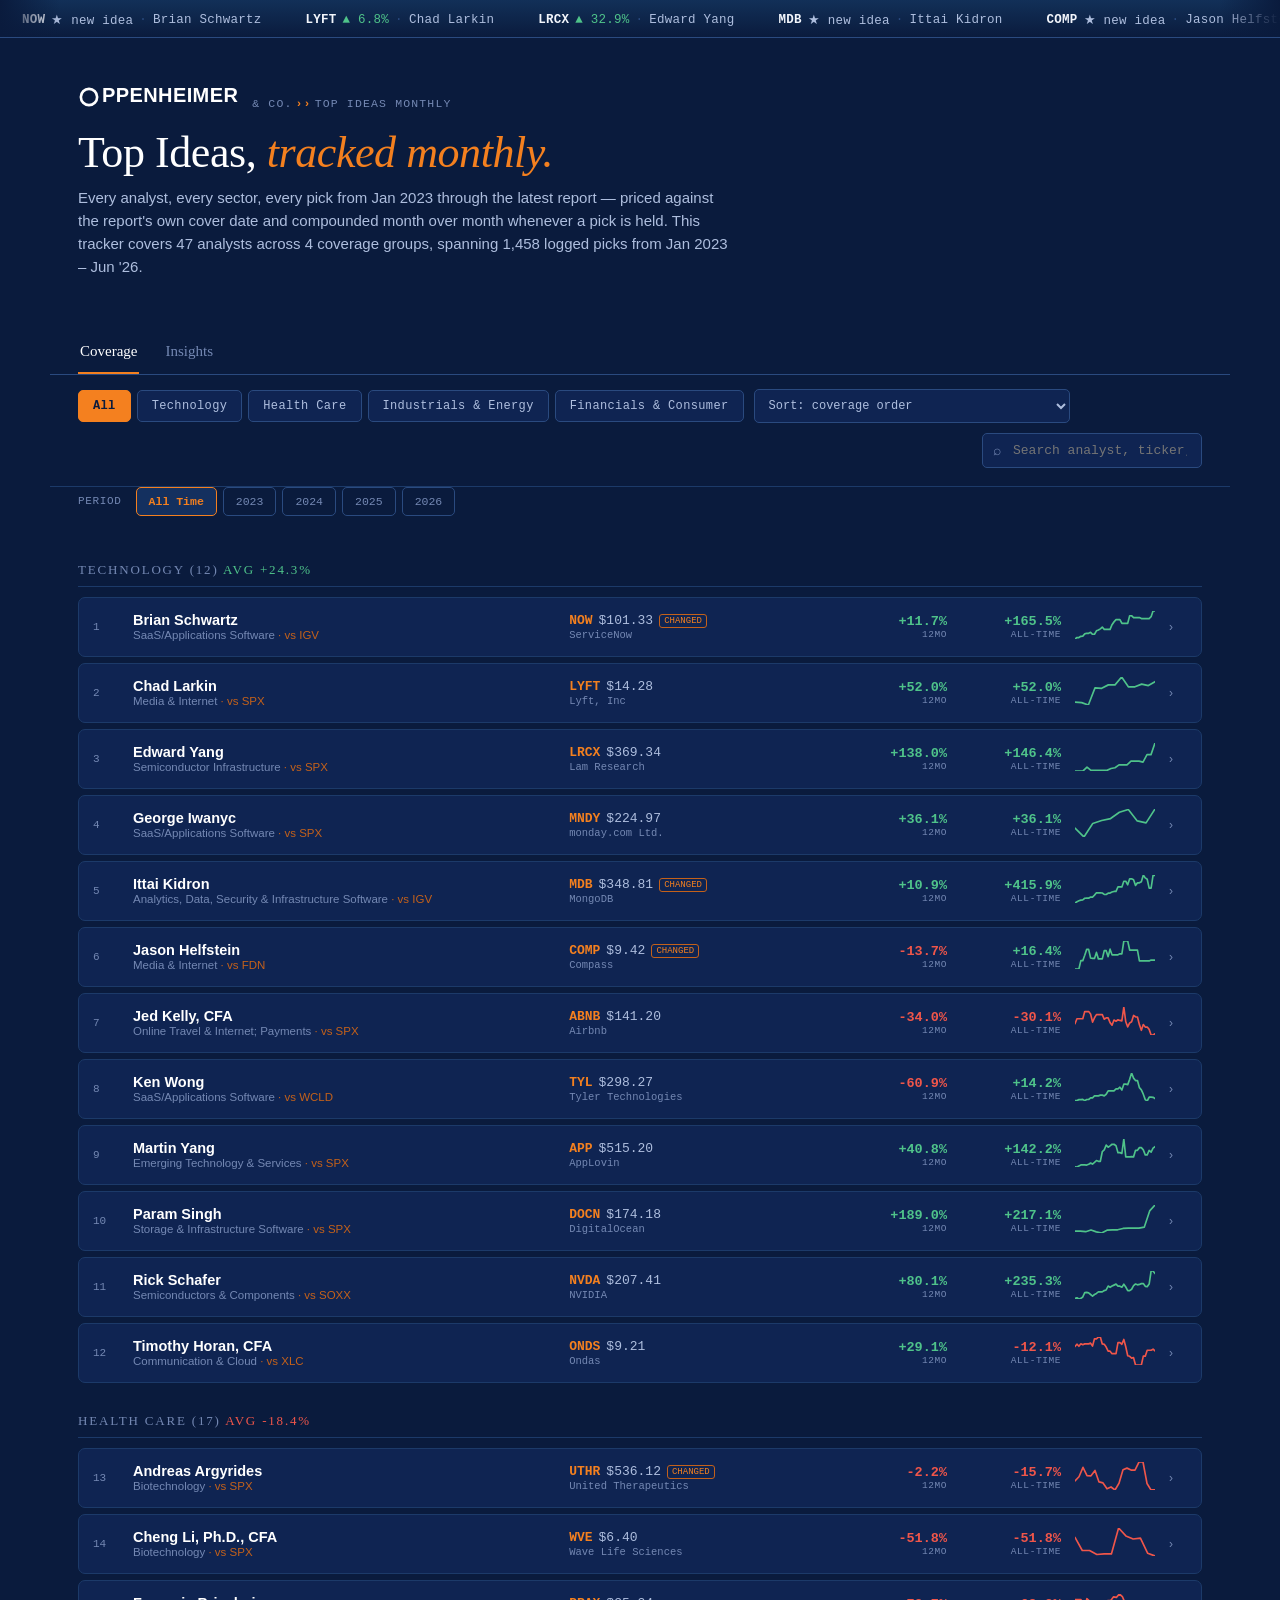
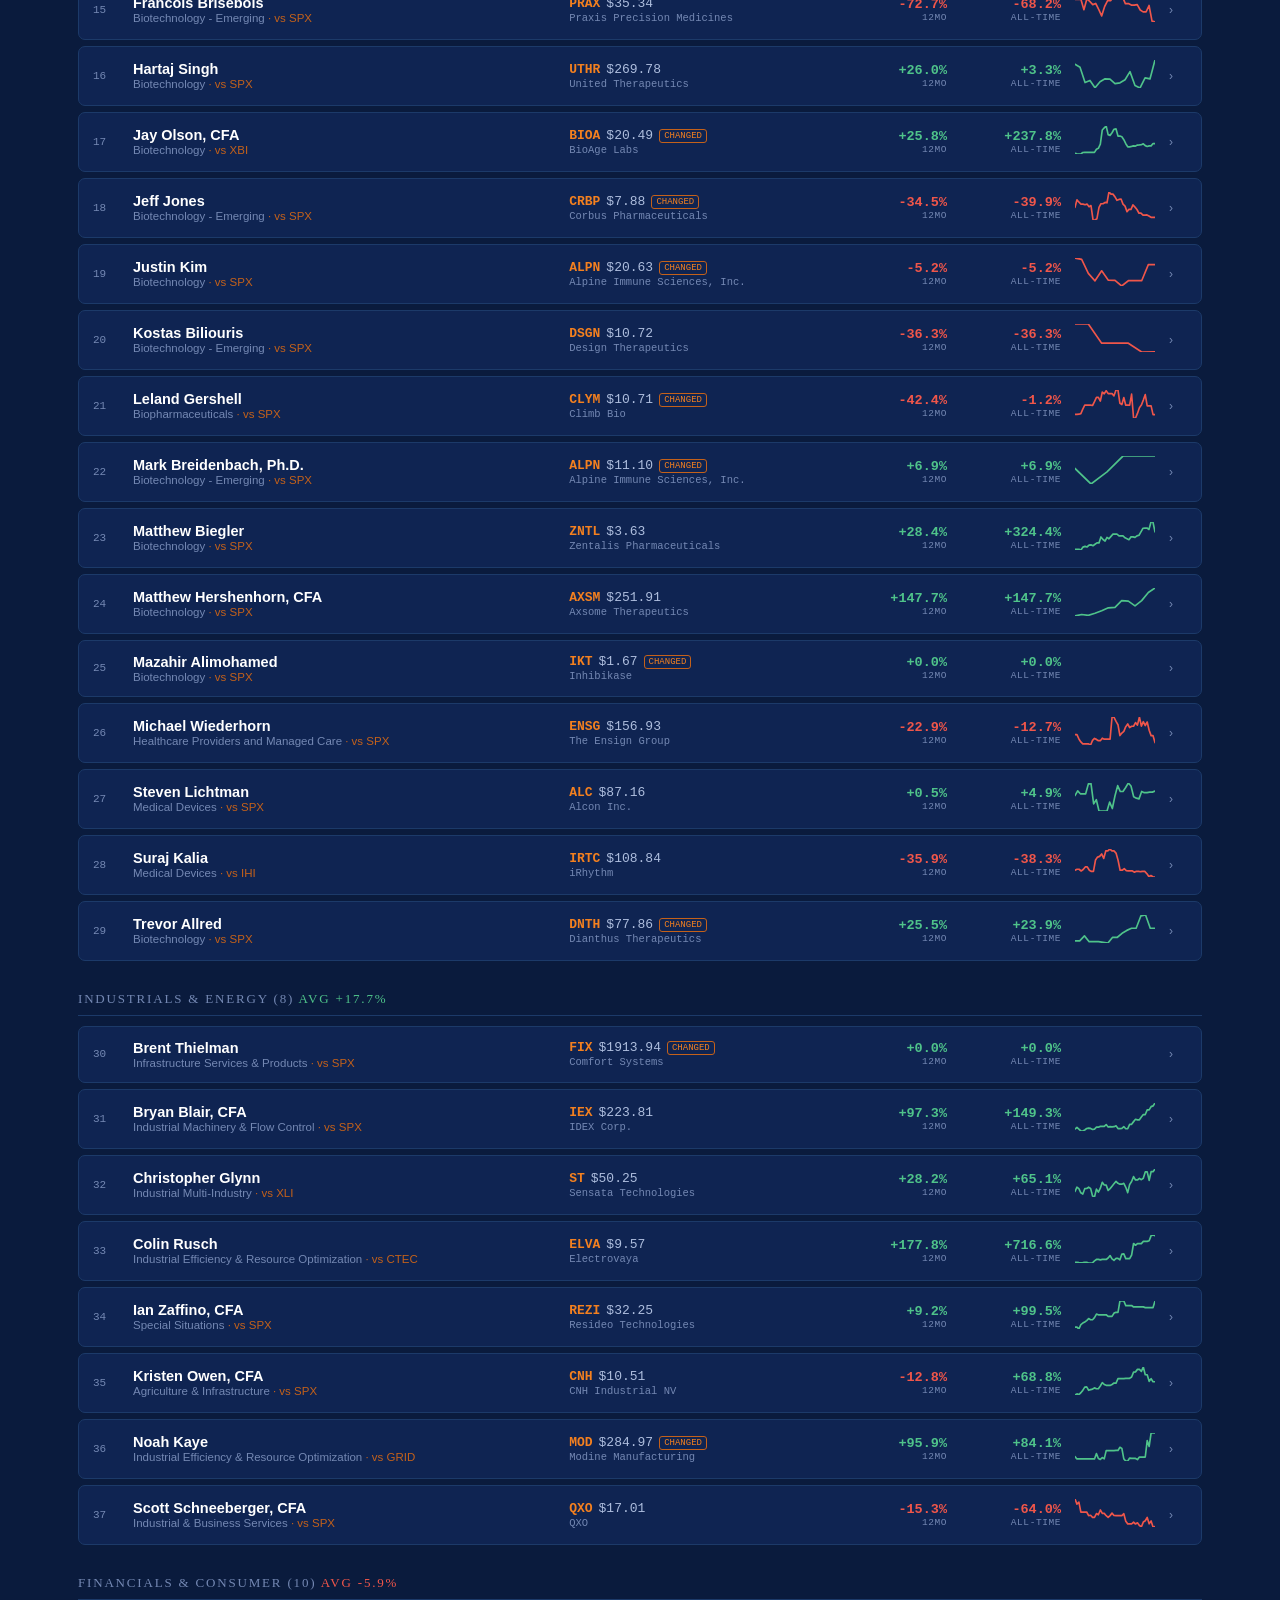
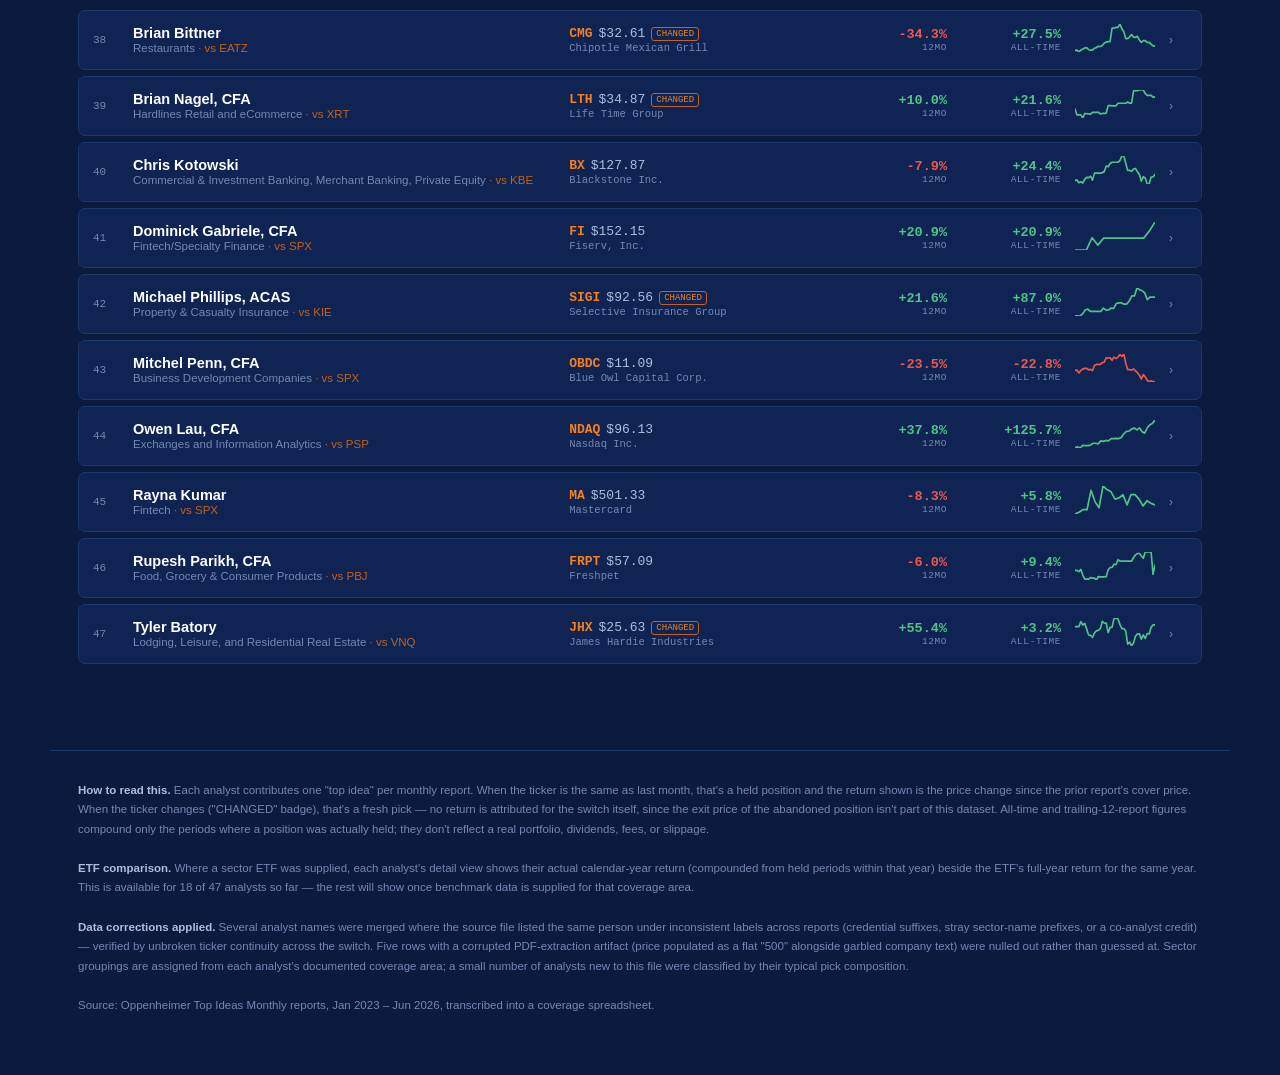
==== index.html @ f5c9da45 "Add files via upload" ====
<!DOCTYPE html>
<html lang="en">
<head>
<meta charset="UTF-8">
<meta name="viewport" content="width=device-width, initial-scale=1.0">
<title>Top Ideas — Analyst Coverage Tracker</title>
<link rel="stylesheet" href="css/style.css">
</head>
<body>


<div class="marquee-wrap"><div class="marquee-track" id="marquee"></div></div>

<header>
  <div class="brand-row">
    <div class="brand-mark">
      <svg class="brand-ring" viewBox="0 0 100 100" aria-hidden="true"><circle cx="50" cy="50" r="37" fill="none" stroke="currentColor" stroke-width="12"/></svg>
      <span class="brand-word">PPENHEIMER</span>
    </div>
    <div class="brand-sub">&amp; Co. <span class="brand-chevrons">›</span><span class="brand-chevrons">›</span> Top Ideas Monthly</div>
  </div>
  <h1>Top Ideas, <em>tracked monthly.</em></h1>
  <div class="sub">Every analyst, every sector, every pick from Jan 2023 through the latest report — priced against the report's own cover date and compounded month over month whenever a pick is held. This tracker covers <span id="stat-analysts">—</span> analysts across <span id="stat-sectors">4</span> coverage groups, spanning <span id="stat-picks">—</span> logged picks from <span id="stat-range">—</span>.</div>
</header>

<div class="page-tabs">
  <div class="page-tab active" data-page="coverage">Coverage</div>
  <div class="page-tab" data-page="insights">Insights</div>
</div>

<div class="controls" id="coverage-controls">
  <div class="tabs" id="tabs"></div>
  <select class="sort-select" id="sortSelect">
    <option value="default">Sort: coverage order</option>
    <option value="total_desc">Sort: all-time return ↓</option>
    <option value="total_asc">Sort: all-time return ↑</option>
    <option value="trailing_desc">Sort: trailing 12mo ↓</option>
    <option value="half_desc">Sort: half-year return ↓</option>
    <option value="ytd_desc">Sort: YTD return ↓</option>
    <option value="picks_desc">Sort: most picks logged</option>
    <option value="churn_desc">Sort: most idea changes</option>
    <option value="churn_asc">Sort: most conviction (fewest changes)</option>
    <option value="name">Sort: analyst A–Z</option>
  </select>
  <div class="search-wrap"><input id="search" placeholder="Search analyst, ticker, or company…" /></div>
</div>

<div class="controls" id="time-controls" style="border-bottom:none;padding-top:0;">
  <span style="font-family:var(--font-mono);font-size:11px;color:var(--text-faint);text-transform:uppercase;letter-spacing:.06em;margin-right:4px;">Period</span>
  <div class="time-tabs" id="timeTabs"></div>
</div>

<main id="main"></main>

<div class="insights-wrap" id="insights" style="display:none;"></div>

<footer>
  <b>How to read this.</b> Each analyst contributes one "top idea" per monthly report. When the ticker is the same as last month, that's a held position and the return shown is the price change since the prior report's cover price. When the ticker changes ("CHANGED" badge), that's a fresh pick — no return is attributed for the switch itself, since the exit price of the abandoned position isn't part of this dataset. All-time and trailing-12-report figures compound only the periods where a position was actually held; they don't reflect a real portfolio, dividends, fees, or slippage.<br/><br/>
  <b>ETF comparison.</b> Where a sector ETF was supplied, each analyst's detail view shows their actual calendar-year return (compounded from held periods within that year) beside the ETF's full-year return for the same year. This is available for 18 of 47 analysts so far — the rest will show once benchmark data is supplied for that coverage area.<br/><br/>
  <b>Data corrections applied.</b> Several analyst names were merged where the source file listed the same person under inconsistent labels across reports (credential suffixes, stray sector-name prefixes, or a co-analyst credit) — verified by unbroken ticker continuity across the switch. Five rows with a corrupted PDF-extraction artifact (price populated as a flat "500" alongside garbled company text) were nulled out rather than guessed at. Sector groupings are assigned from each analyst's documented coverage area; a small number of analysts new to this file were classified by their typical pick composition.<br/><br/>
  Source: Oppenheimer Top Ideas Monthly reports, Jan 2023 – Jun 2026, transcribed into a coverage spreadsheet.
</footer>

<script id="raw-data" type="application/json">[{"analyst":"Brian Schwartz","sector_group":"TECHNOLOGY","sector_label":"SaaS/Applications Software","history":[{"report_key":"2023-01","report_label":"Jan-Feb 2023","date":"2023-01-13","ticker":"WDAY","company":"Workday, Inc.","price":167.15,"price_target":null,"return":null,"new_pick":true},{"report_key":"2023-02","report_label":"Feb-Mar 2023","date":"2023-02-21","ticker":"WDAY","company":"Workday, Inc.","price":181.92,"price_target":null,"return":0.0884,"new_pick":false},{"report_key":"2023-03","report_label":"Mar-Apr 2023","date":"2023-03-13","ticker":"WDAY","company":"Workday, Inc.","price":181.25,"price_target":null,"return":-0.0037,"new_pick":false},{"report_key":"2023-04","report_label":"Apr-May 2023","date":"2023-04-14","ticker":"WDAY","company":"Workday, Inc.","price":194.04,"price_target":null,"return":0.0706,"new_pick":false},{"report_key":"2023-05","report_label":"May-Jun 2023","date":"2023-05-24","ticker":"WDAY","company":"Workday, Inc.","price":196.19,"price_target":null,"return":0.0111,"new_pick":false},{"report_key":"2023-06","report_label":"Jun-Jul 2023","date":"2023-06-14","ticker":"WDAY","company":"Workday, Inc.","price":217.31,"price_target":null,"return":0.1077,"new_pick":false},{"report_key":"2023-07","report_label":"Jul-Aug 2023","date":"2023-07-14","ticker":"WDAY","company":"Workday, Inc.","price":223.91,"price_target":null,"return":0.0304,"new_pick":false},{"report_key":"2023-08","report_label":"Aug-Sep 2023","date":"2023-08-23","ticker":"NOW","company":"ServiceNow Inc.","price":568.0,"price_target":null,"return":null,"new_pick":true},{"report_key":"2023-09","report_label":"Sep-Oct 2023","date":"2023-09-13","ticker":"NOW","company":"ServiceNow Inc.","price":591.38,"price_target":null,"return":0.0412,"new_pick":false},{"report_key":"2023-10","report_label":"Oct-Nov 2023","date":"2023-10-23","ticker":"NOW","company":"ServiceNow Inc.","price":541.38,"price_target":null,"return":-0.0845,"new_pick":false},{"report_key":"2023-11","report_label":"Nov-Dec 2023","date":"2023-11-28","ticker":"CRM","company":"Salesforce Inc.","price":224.92,"price_target":null,"return":null,"new_pick":true},{"report_key":"2023-12","report_label":"Dec-Jan 2024","date":"2023-12-15","ticker":"CRM","company":"Salesforce Inc.","price":261.6,"price_target":null,"return":0.1631,"new_pick":false},{"report_key":"2024-01","report_label":"Jan-Feb 2024","date":"2024-01-16","ticker":"CRM","company":"Salesforce Inc.","price":269.19,"price_target":null,"return":0.029,"new_pick":false},{"report_key":"2024-02","report_label":"Feb-Mar 2024","date":"2024-02-13","ticker":"CRM","company":"Salesforce Inc.","price":281.15,"price_target":null,"return":0.0444,"new_pick":false},{"report_key":"2024-03","report_label":"Mar-Apr 2024","date":"2024-03-18","ticker":"CRM","company":"Salesforce Inc.","price":300.51,"price_target":null,"return":0.0689,"new_pick":false},{"report_key":"2024-04","report_label":"Apr-May 2024","date":"2024-04-16","ticker":"CRM","company":"Salesforce Inc.","price":277.41,"price_target":null,"return":-0.0769,"new_pick":false},{"report_key":"2024-05","report_label":"May-Jun 2024","date":"2024-05-14","ticker":"CRM","company":"Salesforce Inc.","price":276.8,"price_target":null,"return":-0.0022,"new_pick":false},{"report_key":"2024-06","report_label":"Jun-Jul 2024","date":"2024-06-21","ticker":"AGYS","company":"Agilysys, Inc.","price":98.44,"price_target":100.0,"return":null,"new_pick":true},{"report_key":"2024-07","report_label":"Jul-Aug 2024","date":"2024-07-19","ticker":"CWAN","company":"Clearw ater Analytics Holdings","price":20.04,"price_target":25.0,"return":null,"new_pick":true},{"report_key":"2024-08","report_label":"Aug-Sep 2024","date":"2024-08-15","ticker":"CWAN","company":"Clearw ater Analytics Holdings","price":23.57,"price_target":25.0,"return":0.1761,"new_pick":false},{"report_key":"2024-09","report_label":"Sep-Oct 2024","date":"2024-09-23","ticker":"CWAN","company":"Clearw ater Analytics Holdings","price":25.66,"price_target":25.0,"return":0.0887,"new_pick":false},{"report_key":"2024-10","report_label":"Oct-Nov 2024","date":"2024-10-18","ticker":"CWAN","company":"Clearw ater Analytics Holdings","price":27.4,"price_target":31.0,"return":0.0678,"new_pick":false},{"report_key":"2024-11","report_label":"Nov-Dec 2024","date":"2024-11-15","ticker":"AGYS","company":"Agilysys, Inc.","price":121.19,"price_target":135.0,"return":null,"new_pick":true},{"report_key":"2024-12","report_label":"Dec-Jan 2025","date":"2024-12-16","ticker":"CRM","company":"Salesforce Inc.","price":357.23,"price_target":415.0,"return":null,"new_pick":true},{"report_key":"2025-01","report_label":"Jan-Feb 2025","date":"2025-01-15","ticker":"CRM","company":"Salesforce Inc.","price":321.16,"price_target":415.0,"return":-0.101,"new_pick":false},{"report_key":"2025-02","report_label":"Feb-Mar 2025","date":"2025-02-14","ticker":"AGYS","company":"Agilysys, Inc.","price":87.28,"price_target":135.0,"return":null,"new_pick":true},{"report_key":"2025-03","report_label":"Mar-Apr 2025","date":"2025-03-14","ticker":"FRSH","company":"Freshworks Inc.","price":14.88,"price_target":24.0,"return":null,"new_pick":true},{"report_key":"2025-04","report_label":"Apr-May 2025","date":"2025-04-21","ticker":"CRM","company":"Salesforce Inc.","price":236.26,"price_target":380.0,"return":null,"new_pick":true},{"report_key":"2025-05","report_label":"May-Jun 2025","date":"2025-05-15","ticker":"CRM","company":"Salesforce Inc.","price":290.76,"price_target":380.0,"return":0.2307,"new_pick":false},{"report_key":"2025-06","report_label":"Jun-Jul 2025","date":"2025-06-16","ticker":"CWAN","company":"Clearw ater Analytics Holdings","price":22.18,"price_target":36.0,"return":null,"new_pick":true},{"report_key":"2025-07","report_label":"Jul-Aug 2025","date":"2025-07-21","ticker":"CWAN","company":"Clearw ater Analytics Holdings","price":21.12,"price_target":36.0,"return":-0.0478,"new_pick":false},{"report_key":"2025-08","report_label":"Aug-Sep 2025","date":"2025-08-12","ticker":"MSFT","company":"Microsoft Corporation","price":529.24,"price_target":630.0,"return":null,"new_pick":true},{"report_key":"2025-09","report_label":"Sep-Oct 2025","date":"2025-09-17","ticker":"MNDY","company":"Monday.com","price":193.49,"price_target":300.0,"return":null,"new_pick":true},{"report_key":"2025-10","report_label":"Oct-Nov 2025","date":"2025-10-22","ticker":"MSFT","company":"Microsoft Corporation","price":520.54,"price_target":630.0,"return":null,"new_pick":true},{"report_key":"2025-11","report_label":"Nov-Dec 2025","date":"2025-11-17","ticker":"MSFT","company":"Microsoft Corporation","price":507.49,"price_target":630.0,"return":-0.0251,"new_pick":false},{"report_key":"2025-12","report_label":"Dec-Jan 2026","date":"2025-12-11","ticker":"CRM","company":"Salesforce Inc.","price":262.35,"price_target":300.0,"return":null,"new_pick":true},{"report_key":"2026-01","report_label":"Jan-Feb 2026","date":"2026-01-20","ticker":"MSFT","company":"Microsoft","price":454.52,"price_target":630.0,"return":null,"new_pick":true},{"report_key":"2026-02","report_label":"Feb-Mar 2026","date":"2026-02-13","ticker":"NOW","company":"ServiceNow","price":107.08,"price_target":175.0,"return":null,"new_pick":true},{"report_key":"2026-03","report_label":"Mar-Apr 2026","date":"2026-03-13","ticker":"ORCL","company":"Oracle","price":155.11,"price_target":210.0,"return":null,"new_pick":true},{"report_key":"2026-04","report_label":"Apr-May 2026","date":"2026-04-14","ticker":"ORCL","company":"Oracle","price":163.0,"price_target":210.0,"return":0.0509,"new_pick":false},{"report_key":"2026-05","report_label":"May-Jun 2026","date":"2026-05-18","ticker":"ORCL","company":"Oracle","price":186.61,"price_target":235.0,"return":0.1448,"new_pick":false},{"report_key":"2026-06","report_label":"Jun-Jul 2026","date":"2026-06-16","ticker":"NOW","company":"ServiceNow","price":101.33,"price_target":130.0,"return":null,"new_pick":true}],"cum":[1.0,1.0884,1.0844,1.1609,1.1738,1.3002,1.3398,1.3398,1.395,1.2771,1.2771,1.4854,1.5285,1.5963,1.7063,1.5751,1.5716,1.5716,1.5716,1.8484,2.0123,2.1488,2.1488,2.1488,1.9318,1.9318,1.9318,1.9318,2.3774,2.3774,2.2638,2.2638,2.2638,2.2638,2.2069,2.2069,2.2069,2.2069,2.2069,2.3193,2.6551,2.6551],"total_return":165.5,"etf":"IGV","etf_label":"Enterprise Software","etf_returns":{"2023":58.47,"2024":23.4,"2025":5.62,"2026":-11.55},"spx_returns":{"2023":26.29,"2024":25.02,"2025":17.88,"2026":10.79},"trailing_return":11.7,"year_returns":{"2023":48.5,"2024":44.7,"2025":2.7,"2026":20.3},"latest_ticker":"NOW","latest_price":101.33,"latest_date":"2026-06-16","num_picks":42},{"analyst":"Chad Larkin","sector_group":"TECHNOLOGY","sector_label":"Media & Internet","history":[{"report_key":"2025-06","report_label":"Jun-Jul 2025","date":"2025-06-16","ticker":"LYFT","company":"Lyft, Inc.","price":14.97,"price_target":17.0,"return":null,"new_pick":true},{"report_key":"2025-07","report_label":"Jul-Aug 2025","date":"2025-07-21","ticker":"LYFT","company":"Lyft, Inc.","price":14.77,"price_target":20.0,"return":-0.0134,"new_pick":false},{"report_key":"2025-08","report_label":"Aug-Sep 2025","date":"2025-08-12","ticker":"LYFT","company":"Lyft, Inc.","price":13.88,"price_target":17.0,"return":-0.0603,"new_pick":false},{"report_key":"2025-09","report_label":"Sep-Oct 2025","date":"2025-09-17","ticker":"LYFT","company":"Lyft","price":20.44,"price_target":24.0,"return":0.4726,"new_pick":false},{"report_key":"2025-10","report_label":"Oct-Nov 2025","date":"2025-10-22","ticker":"LYFT","company":"Lyft, Inc.","price":20.26,"price_target":24.0,"return":-0.0088,"new_pick":false},{"report_key":"2025-11","report_label":"Nov-Dec 2025","date":"2025-11-17","ticker":"LYFT","company":"Lyft, Inc.","price":21.58,"price_target":26.0,"return":0.0652,"new_pick":false},{"report_key":"2025-12","report_label":"Dec-Jan 2026","date":"2025-12-11","ticker":"RKT","company":"Rocket Companies","price":19.36,"price_target":25.0,"return":null,"new_pick":true},{"report_key":"2026-01","report_label":"Jan-Feb 2026","date":"2026-01-20","ticker":"RKT","company":"Rocket Companies","price":22.05,"price_target":25.0,"return":0.1389,"new_pick":false},{"report_key":"2026-02","report_label":"Feb-Mar 2026","date":"2026-02-13","ticker":"RKT","company":"Rocket Companies","price":18.68,"price_target":25.0,"return":-0.1528,"new_pick":false},{"report_key":"2026-03","report_label":"Mar-Apr 2026","date":"2026-03-13","ticker":"LYFT","company":"Lyft, Inc","price":13.07,"price_target":26.0,"return":null,"new_pick":true},{"report_key":"2026-04","report_label":"Apr-May 2026","date":"2026-04-14","ticker":"LYFT","company":"Lyft, Inc","price":13.71,"price_target":26.0,"return":0.049,"new_pick":false},{"report_key":"2026-05","report_label":"May-Jun 2026","date":"2026-05-18","ticker":"LYFT","company":"Lyft, Inc","price":13.37,"price_target":20.0,"return":-0.0248,"new_pick":false},{"report_key":"2026-06","report_label":"Jun-Jul 2026","date":"2026-06-16","ticker":"LYFT","company":"Lyft, Inc","price":14.28,"price_target":20.0,"return":0.0681,"new_pick":false}],"cum":[1.0,0.9866,0.9271,1.3653,1.3532,1.4415,1.4415,1.6417,1.3908,1.3908,1.459,1.4228,1.5197],"total_return":52.0,"etf":null,"etf_label":null,"etf_returns":null,"spx_returns":{"2023":26.29,"2024":25.02,"2025":17.88,"2026":10.79},"trailing_return":52.0,"year_returns":{"2023":null,"2024":null,"2025":44.1,"2026":5.4},"latest_ticker":"LYFT","latest_price":14.28,"latest_date":"2026-06-16","num_picks":13},{"analyst":"Edward Yang","sector_group":"TECHNOLOGY","sector_label":"Semiconductor Infrastructure","history":[{"report_key":"2024-10","report_label":"Oct-Nov 2024","date":"2024-10-18","ticker":"ONTO","company":null,"price":null,"price_target":260.0,"return":null,"new_pick":true},{"report_key":"2024-11","report_label":"Nov-Dec 2024","date":"2024-11-15","ticker":"ONTO","company":null,"price":null,"price_target":275.0,"return":null,"new_pick":false},{"report_key":"2024-12","report_label":"Dec-Jan 2025","date":"2024-12-16","ticker":"ONTO","company":"Onto Innovation Inc.","price":170.55,"price_target":275.0,"return":null,"new_pick":false},{"report_key":"2025-01","report_label":"Jan-Feb 2025","date":"2025-01-15","ticker":"ONTO","company":"Onto Innovation Inc.","price":204.67,"price_target":275.0,"return":0.2001,"new_pick":false},{"report_key":"2025-02","report_label":"Feb-Mar 2025","date":"2025-02-14","ticker":"ONTO","company":"Onto Innovation Inc.","price":176.55,"price_target":275.0,"return":-0.1374,"new_pick":false},{"report_key":"2025-03","report_label":"Mar-Apr 2025","date":"2025-03-14","ticker":"KLAC","company":"KLA Corp.","price":713.0,"price_target":850.0,"return":null,"new_pick":true},{"report_key":"2025-04","report_label":"Apr-May 2025","date":"2025-04-21","ticker":"LRCX","company":"Lam Research Corporation","price":62.39,"price_target":80.0,"return":null,"new_pick":true},{"report_key":"2025-05","report_label":"May-Jun 2025","date":"2025-05-15","ticker":"ONTO","company":"Onto Innovation Inc.","price":98.04,"price_target":130.0,"return":null,"new_pick":true},{"report_key":"2025-06","report_label":"Jun-Jul 2025","date":"2025-06-16","ticker":"LRCX","company":"Lam Research Corporation","price":93.41,"price_target":110.0,"return":null,"new_pick":true},{"report_key":"2025-07","report_label":"Jul-Aug 2025","date":"2025-07-21","ticker":"LRCX","company":"Lam Research Corporation","price":101.74,"price_target":110.0,"return":0.0892,"new_pick":false},{"report_key":"2025-08","report_label":"Aug-Sep 2025","date":"2025-08-12","ticker":"LRCX","company":"Lam Research Corporation","price":105.28,"price_target":120.0,"return":0.0348,"new_pick":false},{"report_key":"2025-09","report_label":"Sep-Oct 2025","date":"2025-09-17","ticker":"LRCX","company":"Lam Research","price":119.21,"price_target":120.0,"return":0.1323,"new_pick":false},{"report_key":"2025-10","report_label":"Oct-Nov 2025","date":"2025-10-22","ticker":"ONTO","company":"Onto Innovation Inc.","price":125.48,"price_target":180.0,"return":null,"new_pick":true},{"report_key":"2025-11","report_label":"Nov-Dec 2025","date":"2025-11-17","ticker":"LRCX","company":"Lam Research Corporation","price":147.46,"price_target":200.0,"return":null,"new_pick":true},{"report_key":"2025-12","report_label":"Dec-Jan 2026","date":"2025-12-11","ticker":"LRCX","company":"Lam Research Corporation","price":168.71,"price_target":200.0,"return":0.1441,"new_pick":false},{"report_key":"2026-01","report_label":"Jan-Feb 2026","date":"2026-01-20","ticker":"Q","company":"Qnity Electronics","price":95.13,"price_target":100.0,"return":null,"new_pick":true},{"report_key":"2026-02","report_label":"Feb-Mar 2026","date":"2026-02-13","ticker":"KLAC","company":"KLA Corp","price":1464.13,"price_target":1800.0,"return":null,"new_pick":true},{"report_key":"2026-03","report_label":"Mar-Apr 2026","date":"2026-03-13","ticker":"KLAC","company":"KLA Corp","price":1418.64,"price_target":1900.0,"return":-0.0311,"new_pick":false},{"report_key":"2026-04","report_label":"Apr-May 2026","date":"2026-04-14","ticker":"KLAC","company":"KLA Corp","price":1795.91,"price_target":1900.0,"return":0.2659,"new_pick":false},{"report_key":"2026-05","report_label":"May-Jun 2026","date":"2026-05-18","ticker":"LRCX","company":"Lam Research","price":277.96,"price_target":330.0,"return":null,"new_pick":true},{"report_key":"2026-06","report_label":"Jun-Jul 2026","date":"2026-06-16","ticker":"LRCX","company":"Lam Research","price":369.34,"price_target":400.0,"return":0.3288,"new_pick":false}],"cum":[1.0,1.0,1.0,1.2001,1.0352,1.0352,1.0352,1.0352,1.0352,1.1275,1.1668,1.3212,1.3212,1.3212,1.5115,1.5115,1.5115,1.4645,1.8539,1.8539,2.4635],"total_return":146.4,"etf":null,"etf_label":null,"etf_returns":null,"spx_returns":{"2023":26.29,"2024":25.02,"2025":17.88,"2026":10.79},"trailing_return":138.0,"year_returns":{"2023":null,"2024":null,"2025":51.2,"2026":63.0},"latest_ticker":"LRCX","latest_price":369.34,"latest_date":"2026-06-16","num_picks":21},{"analyst":"George Iwanyc","sector_group":"TECHNOLOGY","sector_label":"SaaS/Applications Software","history":[{"report_key":"2023-09","report_label":"Sep-Oct 2023","date":"2023-09-13","ticker":"MNDY","company":"monday.com Ltd.","price":165.36,"price_target":null,"return":null,"new_pick":true},{"report_key":"2023-10","report_label":"Oct-Nov 2023","date":"2023-10-23","ticker":"MNDY","company":"monday.com Ltd.","price":137.77,"price_target":null,"return":-0.1668,"new_pick":false},{"report_key":"2023-11","report_label":"Nov-Dec 2023","date":"2023-11-28","ticker":"MNDY","company":"monday.com Ltd.","price":179.85,"price_target":null,"return":0.3054,"new_pick":false},{"report_key":"2023-12","report_label":"Dec-Jan 2024","date":"2023-12-15","ticker":"MNDY","company":"monday.com Ltd.","price":189.07,"price_target":null,"return":0.0513,"new_pick":false},{"report_key":"2024-01","report_label":"Jan-Feb 2024","date":"2024-01-16","ticker":"MNDY","company":"monday.com Ltd.","price":195.19,"price_target":null,"return":0.0324,"new_pick":false},{"report_key":"2024-02","report_label":"Feb-Mar 2024","date":"2024-02-13","ticker":"MNDY","company":"monday.com Ltd.","price":215.11,"price_target":null,"return":0.1021,"new_pick":false},{"report_key":"2024-03","report_label":"Mar-Apr 2024","date":"2024-03-18","ticker":"MNDY","company":"monday.com Ltd.","price":223.22,"price_target":null,"return":0.0377,"new_pick":false},{"report_key":"2024-04","report_label":"Apr-May 2024","date":"2024-04-16","ticker":"MNDY","company":"monday.com Ltd.","price":187.92,"price_target":null,"return":-0.1581,"new_pick":false},{"report_key":"2024-05","report_label":"May-Jun 2024","date":"2024-05-14","ticker":"MNDY","company":"monday.com Ltd.","price":181.86,"price_target":null,"return":-0.0322,"new_pick":false},{"report_key":"2024-06","report_label":"Jun-Jul 2024","date":"2024-06-21","ticker":"MNDY","company":"monday.com Ltd.","price":224.97,"price_target":250.0,"return":0.2371,"new_pick":false}],"cum":[1.0,0.8332,1.0877,1.1435,1.1805,1.301,1.3501,1.1366,1.1,1.3609],"total_return":36.1,"etf":null,"etf_label":null,"etf_returns":null,"spx_returns":{"2023":26.29,"2024":25.02,"2025":17.88,"2026":10.79},"trailing_return":36.1,"year_returns":{"2023":14.3,"2024":19.0,"2025":null,"2026":null},"latest_ticker":"MNDY","latest_price":224.97,"latest_date":"2024-06-21","num_picks":10},{"analyst":"Ittai Kidron","sector_group":"TECHNOLOGY","sector_label":"Analytics, Data, Security & Infrastructure Software","history":[{"report_key":"2023-01","report_label":"Jan-Feb 2023","date":"2023-01-13","ticker":"PANW","company":"Palo Alto Networks Inc.","price":138.86,"price_target":null,"return":null,"new_pick":true},{"report_key":"2023-02","report_label":"Feb-Mar 2023","date":"2023-02-21","ticker":"PANW","company":"Palo Alto Networks Inc.","price":166.89,"price_target":null,"return":0.2019,"new_pick":false},{"report_key":"2023-03","report_label":"Mar-Apr 2023","date":"2023-03-13","ticker":"PANW","company":"Palo Alto Networks Inc.","price":185.9,"price_target":null,"return":0.1139,"new_pick":false},{"report_key":"2023-04","report_label":"Apr-May 2023","date":"2023-04-14","ticker":"PANW","company":"Palo Alto Networks Inc.","price":199.44,"price_target":null,"return":0.0728,"new_pick":false},{"report_key":"2023-05","report_label":"May-Jun 2023","date":"2023-05-24","ticker":"PANW","company":"Palo Alto Networks Inc.","price":204.31,"price_target":null,"return":0.0244,"new_pick":false},{"report_key":"2023-06","report_label":"Jun-Jul 2023","date":"2023-06-14","ticker":"PANW","company":"Palo Alto Networks Inc.","price":238.56,"price_target":null,"return":0.1676,"new_pick":false},{"report_key":"2023-07","report_label":"Jul-Aug 2023","date":"2023-07-14","ticker":"PANW","company":"Palo Alto Networks Inc.","price":241.26,"price_target":null,"return":0.0113,"new_pick":false},{"report_key":"2023-08","report_label":"Aug-Sep 2023","date":"2023-08-23","ticker":"TEAM","company":"Atlassian Corporation Plc","price":191.69,"price_target":null,"return":null,"new_pick":true},{"report_key":"2023-09","report_label":"Sep-Oct 2023","date":"2023-09-13","ticker":"TEAM","company":"Atlassian Corporation Plc","price":208.89,"price_target":null,"return":0.0897,"new_pick":false},{"report_key":"2023-10","report_label":"Oct-Nov 2023","date":"2023-10-23","ticker":"SNOW","company":"Snow flake Inc.","price":148.59,"price_target":null,"return":null,"new_pick":true},{"report_key":"2023-11","report_label":"Nov-Dec 2023","date":"2023-11-28","ticker":"SNOW","company":"Snow flake Inc.","price":171.55,"price_target":null,"return":0.1545,"new_pick":false},{"report_key":"2023-12","report_label":"Dec-Jan 2024","date":"2023-12-15","ticker":"SNOW","company":"Snow flake Inc.","price":199.01,"price_target":null,"return":0.1601,"new_pick":false},{"report_key":"2024-01","report_label":"Jan-Feb 2024","date":"2024-01-16","ticker":"CRWD","company":"Crow dStrike Holdings, Inc.","price":286.29,"price_target":null,"return":null,"new_pick":true},{"report_key":"2024-02","report_label":"Feb-Mar 2024","date":"2024-02-13","ticker":"CYBR","company":"CyberArk Softw are Ltd.","price":263.9,"price_target":null,"return":null,"new_pick":true},{"report_key":"2024-03","report_label":"Mar-Apr 2024","date":"2024-03-18","ticker":"CYBR","company":"CyberArk Softw are Ltd.","price":260.92,"price_target":null,"return":-0.0113,"new_pick":false},{"report_key":"2024-04","report_label":"Apr-May 2024","date":"2024-04-16","ticker":"CYBR","company":"CyberArk Softw are Ltd.","price":239.97,"price_target":null,"return":-0.0803,"new_pick":false},{"report_key":"2024-05","report_label":"May-Jun 2024","date":"2024-05-14","ticker":"CYBR","company":"CyberArk Softw are Ltd.","price":238.3,"price_target":null,"return":-0.007,"new_pick":false},{"report_key":"2024-06","report_label":"Jun-Jul 2024","date":"2024-06-21","ticker":"CYBR","company":"CyberArk Softw are Ltd.","price":258.0,"price_target":310.0,"return":0.0827,"new_pick":false},{"report_key":"2024-07","report_label":"Jul-Aug 2024","date":"2024-07-19","ticker":"CYBR","company":"CyberArk Softw are Ltd.","price":259.63,"price_target":310.0,"return":0.0063,"new_pick":false},{"report_key":"2024-08","report_label":"Aug-Sep 2024","date":"2024-08-15","ticker":"CYBR","company":"CyberArk Softw are Ltd.","price":276.4,"price_target":310.0,"return":0.0646,"new_pick":false},{"report_key":"2024-09","report_label":"Sep-Oct 2024","date":"2024-09-23","ticker":"CYBR","company":"CyberArk Softw are Ltd.","price":284.19,"price_target":310.0,"return":0.0282,"new_pick":false},{"report_key":"2024-10","report_label":"Oct-Nov 2024","date":"2024-10-18","ticker":"TEAM","company":"Atlassian Corporation Plc","price":191.7,"price_target":230.0,"return":null,"new_pick":true},{"report_key":"2024-11","report_label":"Nov-Dec 2024","date":"2024-11-15","ticker":"TEAM","company":"Atlassian Corporation Plc","price":240.04,"price_target":270.0,"return":0.2522,"new_pick":false},{"report_key":"2024-12","report_label":"Dec-Jan 2025","date":"2024-12-16","ticker":"OKTA","company":"Okta, Inc.","price":84.76,"price_target":125.0,"return":null,"new_pick":true},{"report_key":"2025-01","report_label":"Jan-Feb 2025","date":"2025-01-15","ticker":"TEAM","company":"Atlassian Corporation Plc","price":250.03,"price_target":300.0,"return":null,"new_pick":true},{"report_key":"2025-02","report_label":"Feb-Mar 2025","date":"2025-02-14","ticker":"TEAM","company":"Atlassian Corporation Plc","price":313.1,"price_target":380.0,"return":0.2522,"new_pick":false},{"report_key":"2025-03","report_label":"Mar-Apr 2025","date":"2025-03-14","ticker":"S","company":"SentinelOne","price":18.51,"price_target":32.0,"return":null,"new_pick":true},{"report_key":"2025-04","report_label":"Apr-May 2025","date":"2025-04-21","ticker":"S","company":"SentinelOne","price":16.17,"price_target":28.0,"return":-0.1264,"new_pick":false},{"report_key":"2025-05","report_label":"May-Jun 2025","date":"2025-05-15","ticker":"S","company":"SentinelOne","price":20.12,"price_target":28.0,"return":0.2443,"new_pick":false},{"report_key":"2025-06","report_label":"Jun-Jul 2025","date":"2025-06-16","ticker":"TEAM","company":"Atlassian Corporation Plc","price":200.32,"price_target":300.0,"return":null,"new_pick":true},{"report_key":"2025-07","report_label":"Jul-Aug 2025","date":"2025-07-21","ticker":"TEAM","company":"Atlassian Corporation Plc","price":194.36,"price_target":275.0,"return":-0.0298,"new_pick":false},{"report_key":"2025-08","report_label":"Aug-Sep 2025","date":"2025-08-12","ticker":"TEAM","company":"Atlassian Corporation Plc","price":158.0,"price_target":275.0,"return":-0.1871,"new_pick":false},{"report_key":"2025-09","report_label":"Sep-Oct 2025","date":"2025-09-17","ticker":"TEAM","company":"Atlassian","price":173.87,"price_target":275.0,"return":0.1004,"new_pick":false},{"report_key":"2025-10","report_label":"Oct-Nov 2025","date":"2025-10-22","ticker":"MDB","company":"MongoDB, Inc.","price":325.1,"price_target":385.0,"return":null,"new_pick":true},{"report_key":"2025-11","report_label":"Nov-Dec 2025","date":"2025-11-17","ticker":"MDB","company":"MongoDB, Inc.","price":339.6,"price_target":385.0,"return":0.0446,"new_pick":false},{"report_key":"2025-12","report_label":"Dec-Jan 2026","date":"2025-12-11","ticker":"MDB","company":"MongoDB, Inc.","price":420.39,"price_target":450.0,"return":0.2379,"new_pick":false},{"report_key":"2026-01","report_label":"Jan-Feb 2026","date":"2026-01-20","ticker":"MDB","company":"MongoDB","price":384.82,"price_target":490.0,"return":-0.0846,"new_pick":false},{"report_key":"2026-02","report_label":"Feb-Mar 2026","date":"2026-02-13","ticker":"MDB","company":"MongoDB","price":368.4,"price_target":425.0,"return":-0.0427,"new_pick":false},{"report_key":"2026-03","report_label":"Mar-Apr 2026","date":"2026-03-13","ticker":"MDB","company":"MongoDB","price":260.5,"price_target":375.0,"return":-0.2929,"new_pick":false},{"report_key":"2026-04","report_label":"Apr-May 2026","date":"2026-04-14","ticker":"TWLO","company":"Twilio","price":124.0,"price_target":170.0,"return":null,"new_pick":true},{"report_key":"2026-05","report_label":"May-Jun 2026","date":"2026-05-18","ticker":"TWLO","company":"Twilio","price":197.68,"price_target":235.0,"return":0.5942,"new_pick":false},{"report_key":"2026-06","report_label":"Jun-Jul 2026","date":"2026-06-16","ticker":"MDB","company":"MongoDB","price":348.81,"price_target":410.0,"return":null,"new_pick":true}],"cum":[1.0,1.2019,1.3388,1.4363,1.4713,1.7179,1.7373,1.7373,1.8931,1.8931,2.1856,2.5356,2.5356,2.5356,2.5069,2.3056,2.2895,2.4788,2.4944,2.6556,2.7304,2.7304,3.4191,3.4191,3.4191,4.2813,4.2813,3.7402,4.6539,4.6539,4.5152,3.6704,4.0389,4.0389,4.2191,5.2228,4.7809,4.5768,3.2363,3.2363,5.1592,5.1592],"total_return":415.9,"etf":"IGV","etf_label":"Data Analytics","etf_returns":{"2023":58.47,"2024":23.4,"2025":5.62,"2026":-11.55},"spx_returns":{"2023":26.29,"2024":25.02,"2025":17.88,"2026":10.79},"trailing_return":10.9,"year_returns":{"2023":153.6,"2024":34.8,"2025":52.8,"2026":-1.2},"latest_ticker":"MDB","latest_price":348.81,"latest_date":"2026-06-16","num_picks":42},{"analyst":"Jason Helfstein","sector_group":"TECHNOLOGY","sector_label":"Media & Internet","history":[{"report_key":"2023-01","report_label":"Jan-Feb 2023","date":"2023-01-13","ticker":"ROKU","company":"Roku, Inc.","price":50.82,"price_target":null,"return":null,"new_pick":true},{"report_key":"2023-02","report_label":"Feb-Mar 2023","date":"2023-02-21","ticker":"UBER","company":"Uber Technologies, Inc.","price":34.2,"price_target":null,"return":null,"new_pick":true},{"report_key":"2023-03","report_label":"Mar-Apr 2023","date":"2023-03-13","ticker":"NFLX","company":"Netflix, Inc.","price":293.51,"price_target":null,"return":null,"new_pick":true},{"report_key":"2023-04","report_label":"Apr-May 2023","date":"2023-04-14","ticker":"NFLX","company":"Netflix, Inc.","price":338.63,"price_target":null,"return":0.1537,"new_pick":false},{"report_key":"2023-05","report_label":"May-Jun 2023","date":"2023-05-24","ticker":"UBER","company":"Uber Technologies, Inc.","price":37.96,"price_target":null,"return":null,"new_pick":true},{"report_key":"2023-06","report_label":"Jun-Jul 2023","date":"2023-06-14","ticker":"UBER","company":"Uber Technologies, Inc.","price":41.27,"price_target":null,"return":0.0872,"new_pick":false},{"report_key":"2023-07","report_label":"Jul-Aug 2023","date":"2023-07-14","ticker":"UBER","company":"Uber Technologies, Inc.","price":44.75,"price_target":null,"return":0.0843,"new_pick":false},{"report_key":"2023-08","report_label":"Aug-Sep 2023","date":"2023-08-23","ticker":"ETSY","company":"Etsy, Inc.","price":73.08,"price_target":null,"return":null,"new_pick":true},{"report_key":"2023-09","report_label":"Sep-Oct 2023","date":"2023-09-13","ticker":"ETSY","company":"Etsy, Inc.","price":64.56,"price_target":null,"return":-0.1166,"new_pick":false},{"report_key":"2023-10","report_label":"Oct-Nov 2023","date":"2023-10-23","ticker":"ETSY","company":"Etsy, Inc.","price":64.15,"price_target":null,"return":-0.0064,"new_pick":false},{"report_key":"2023-11","report_label":"Nov-Dec 2023","date":"2023-11-28","ticker":"PERI","company":"Perion Network","price":28.87,"price_target":null,"return":null,"new_pick":true},{"report_key":"2023-12","report_label":"Dec-Jan 2024","date":"2023-12-15","ticker":"PERI","company":"Perion Network","price":31.56,"price_target":null,"return":0.0932,"new_pick":false},{"report_key":"2024-01","report_label":"Jan-Feb 2024","date":"2024-01-16","ticker":"PERI","company":"Perion Network","price":28.68,"price_target":null,"return":-0.0913,"new_pick":false},{"report_key":"2024-02","report_label":"Feb-Mar 2024","date":"2024-02-13","ticker":"IAS","company":"Integral Ad Science Inc.","price":15.71,"price_target":null,"return":null,"new_pick":true},{"report_key":"2024-03","report_label":"Mar-Apr 2024","date":"2024-03-18","ticker":"COMP","company":"Compass Inc.","price":3.06,"price_target":null,"return":null,"new_pick":true},{"report_key":"2024-04","report_label":"Apr-May 2024","date":"2024-04-16","ticker":"COMP","company":"Compass Inc.","price":3.45,"price_target":null,"return":0.1275,"new_pick":false},{"report_key":"2024-05","report_label":"May-Jun 2024","date":"2024-05-14","ticker":"CART","company":"Maplebear Inc. (Instacart)","price":34.3,"price_target":null,"return":null,"new_pick":true},{"report_key":"2024-06","report_label":"Jun-Jul 2024","date":"2024-06-21","ticker":"CART","company":"Maplebear Inc. (Instacart)","price":31.51,"price_target":48.0,"return":-0.0813,"new_pick":false},{"report_key":"2024-07","report_label":"Jul-Aug 2024","date":"2024-07-19","ticker":"CART","company":"Maplebear Inc. (Instacart)","price":35.0,"price_target":48.0,"return":0.1108,"new_pick":false},{"report_key":"2024-08","report_label":"Aug-Sep 2024","date":"2024-08-15","ticker":"CART","company":"Maplebear Inc. (Instacart)","price":32.35,"price_target":48.0,"return":-0.0757,"new_pick":false},{"report_key":"2024-09","report_label":"Sep-Oct 2024","date":"2024-09-23","ticker":"UBER","company":"Uber Technologies, Inc.","price":74.71,"price_target":90.0,"return":null,"new_pick":true},{"report_key":"2024-10","report_label":"Oct-Nov 2024","date":"2024-10-18","ticker":"PINS","company":"Pinterest","price":33.18,"price_target":45.0,"return":null,"new_pick":true},{"report_key":"2024-11","report_label":"Nov-Dec 2024","date":"2024-11-15","ticker":"CART","company":"Maplebear Inc. (Instacart)","price":42.0,"price_target":60.0,"return":null,"new_pick":true},{"report_key":"2024-12","report_label":"Dec-Jan 2025","date":"2024-12-16","ticker":"CART","company":"Maplebear Inc. (Instacart)","price":42.58,"price_target":60.0,"return":0.0138,"new_pick":false},{"report_key":"2025-01","report_label":"Jan-Feb 2025","date":"2025-01-15","ticker":"UBER","company":"Uber Technologies, Inc.","price":67.02,"price_target":85.0,"return":null,"new_pick":true},{"report_key":"2025-02","report_label":"Feb-Mar 2025","date":"2025-02-14","ticker":"UBER","company":"Uber Technologies, Inc.","price":79.42,"price_target":100.0,"return":0.185,"new_pick":false},{"report_key":"2025-03","report_label":"Mar-Apr 2025","date":"2025-03-14","ticker":"TTD","company":"The Trade Desk, Inc.","price":53.94,"price_target":115.0,"return":null,"new_pick":true},{"report_key":"2025-04","report_label":"Apr-May 2025","date":"2025-04-21","ticker":"COMP","company":"Compass Inc.","price":6.86,"price_target":13.0,"return":null,"new_pick":true},{"report_key":"2025-05","report_label":"May-Jun 2025","date":"2025-05-15","ticker":"COMP","company":"Compass Inc.","price":6.11,"price_target":12.0,"return":-0.1093,"new_pick":false},{"report_key":"2025-06","report_label":"Jun-Jul 2025","date":"2025-06-16","ticker":"RDDT","company":"Reddit Inc.","price":126.2,"price_target":150.0,"return":null,"new_pick":true},{"report_key":"2025-07","report_label":"Jul-Aug 2025","date":"2025-07-21","ticker":"GOOG","company":"Alphabet Inc.","price":191.15,"price_target":220.0,"return":null,"new_pick":true},{"report_key":"2025-08","report_label":"Aug-Sep 2025","date":"2025-08-12","ticker":"COMP","company":"Compass Inc.","price":8.47,"price_target":11.0,"return":null,"new_pick":true},{"report_key":"2025-09","report_label":"Sep-Oct 2025","date":"2025-09-17","ticker":"CART","company":"Maplebear","price":46.38,"price_target":65.0,"return":null,"new_pick":true},{"report_key":"2025-10","report_label":"Oct-Nov 2025","date":"2025-10-22","ticker":"CART","company":"Maplebear Inc. (Instacart)","price":39.47,"price_target":65.0,"return":-0.149,"new_pick":false},{"report_key":"2025-11","report_label":"Nov-Dec 2025","date":"2025-11-17","ticker":"RDDT","company":"Reddit Inc.","price":187.55,"price_target":300.0,"return":null,"new_pick":true},{"report_key":"2025-12","report_label":"Dec-Jan 2026","date":"2025-12-11","ticker":"NFLX","company":"Netflix, Inc.","price":94.09,"price_target":145.0,"return":null,"new_pick":true},{"report_key":"2026-01","report_label":"Jan-Feb 2026","date":"2026-01-20","ticker":"CART","company":"Maplebear, Inc.","price":38.55,"price_target":65.0,"return":null,"new_pick":true},{"report_key":"2026-02","report_label":"Feb-Mar 2026","date":"2026-02-13","ticker":"RDDT","company":"Reddit","price":139.65,"price_target":250.0,"return":null,"new_pick":true},{"report_key":"2026-03","report_label":"Mar-Apr 2026","date":"2026-03-13","ticker":"DASH","company":"DoorDash","price":161.36,"price_target":235.0,"return":null,"new_pick":true},{"report_key":"2026-04","report_label":"Apr-May 2026","date":"2026-04-14","ticker":"DASH","company":"DoorDash","price":163.55,"price_target":235.0,"return":0.0136,"new_pick":false},{"report_key":"2026-05","report_label":"May-Jun 2026","date":"2026-05-18","ticker":"RDDT","company":"Reddit","price":159.11,"price_target":225.0,"return":null,"new_pick":true},{"report_key":"2026-06","report_label":"Jun-Jul 2026","date":"2026-06-16","ticker":"COMP","company":"Compass","price":9.42,"price_target":15.0,"return":null,"new_pick":true}],"cum":[1.0,1.0,1.0,1.1537,1.1537,1.2543,1.36,1.36,1.2015,1.1938,1.1938,1.305,1.1859,1.1859,1.1859,1.3371,1.3371,1.2284,1.3645,1.2612,1.2612,1.2612,1.2612,1.2786,1.2786,1.5151,1.5151,1.5151,1.3495,1.3495,1.3495,1.3495,1.3495,1.1484,1.1484,1.1484,1.1484,1.1484,1.1484,1.1641,1.1641,1.1641],"total_return":16.4,"etf":"FDN","etf_label":"Media/Internet","etf_returns":{"2023":51.44,"2024":30.52,"2025":10.59,"2026":-0.76},"spx_returns":{"2023":26.29,"2024":25.02,"2025":17.88,"2026":10.79},"trailing_return":-13.7,"year_returns":{"2023":30.5,"2024":-2.0,"2025":-10.2,"2026":1.4},"latest_ticker":"COMP","latest_price":9.42,"latest_date":"2026-06-16","num_picks":42},{"analyst":"Jed Kelly, CFA","sector_group":"TECHNOLOGY","sector_label":"Online Travel & Internet; Payments","history":[{"report_key":"2023-01","report_label":"Jan-Feb 2023","date":"2023-01-13","ticker":"GENI","company":"Genius Sports Limited","price":4.39,"price_target":null,"return":null,"new_pick":true},{"report_key":"2023-02","report_label":"Feb-Mar 2023","date":"2023-02-21","ticker":"GENI","company":"Genius Sports Limited","price":5.03,"price_target":null,"return":0.1458,"new_pick":false},{"report_key":"2023-03","report_label":"Mar-Apr 2023","date":"2023-03-13","ticker":"CARG","company":"CarGurus, Inc.","price":17.05,"price_target":null,"return":null,"new_pick":true},{"report_key":"2023-04","report_label":"Apr-May 2023","date":"2023-04-14","ticker":"DKNG","company":"DraftKings, Inc.","price":19.16,"price_target":null,"return":null,"new_pick":true},{"report_key":"2023-05","report_label":"May-Jun 2023","date":"2023-05-24","ticker":"CARG","company":"CarGurus, Inc.","price":18.74,"price_target":null,"return":null,"new_pick":true},{"report_key":"2023-06","report_label":"Jun-Jul 2023","date":"2023-06-14","ticker":"CARG","company":"CarGurus, Inc.","price":22.26,"price_target":null,"return":0.1878,"new_pick":false},{"report_key":"2023-07","report_label":"Jul-Aug 2023","date":"2023-07-14","ticker":"DKNG","company":"DraftKings, Inc.","price":30.55,"price_target":null,"return":null,"new_pick":true},{"report_key":"2023-08","report_label":"Aug-Sep 2023","date":"2023-08-23","ticker":"GENI","company":"Genius Sports Limited","price":6.38,"price_target":null,"return":null,"new_pick":true},{"report_key":"2023-09","report_label":"Sep-Oct 2023","date":"2023-09-13","ticker":"GENI","company":"Genius Sports Limited","price":6.04,"price_target":null,"return":-0.0533,"new_pick":false},{"report_key":"2023-10","report_label":"Oct-Nov 2023","date":"2023-10-23","ticker":"GENI","company":"Genius Sports Limited","price":4.91,"price_target":null,"return":-0.1871,"new_pick":false},{"report_key":"2023-11","report_label":"Nov-Dec 2023","date":"2023-11-28","ticker":"GENI","company":"Genius Sports Limited","price":5.51,"price_target":null,"return":0.1222,"new_pick":false},{"report_key":"2023-12","report_label":"Dec-Jan 2024","date":"2023-12-15","ticker":"GENI","company":"Genius Sports Limited","price":5.95,"price_target":null,"return":0.0799,"new_pick":false},{"report_key":"2024-01","report_label":"Jan-Feb 2024","date":"2024-01-16","ticker":"DKNG","company":"DraftKings, Inc.","price":33.66,"price_target":null,"return":null,"new_pick":true},{"report_key":"2024-02","report_label":"Feb-Mar 2024","date":"2024-02-13","ticker":"EXPE","company":"Expedia Group","price":134.84,"price_target":null,"return":null,"new_pick":true},{"report_key":"2024-03","report_label":"Mar-Apr 2024","date":"2024-03-18","ticker":"GENI","company":"Genius Sports Limited","price":5.73,"price_target":null,"return":null,"new_pick":true},{"report_key":"2024-04","report_label":"Apr-May 2024","date":"2024-04-16","ticker":"GENI","company":"Genius Sports Limited","price":5.12,"price_target":null,"return":-0.1065,"new_pick":false},{"report_key":"2024-05","report_label":"May-Jun 2024","date":"2024-05-14","ticker":"GENI","company":"Genius Sports Limited","price":5.3,"price_target":null,"return":0.0352,"new_pick":false},{"report_key":"2024-06","report_label":"Jun-Jul 2024","date":"2024-06-21","ticker":"DKNG","company":"DraftKings, Inc.","price":41.99,"price_target":60.0,"return":null,"new_pick":true},{"report_key":"2024-07","report_label":"Jul-Aug 2024","date":"2024-07-19","ticker":"DKNG","company":"DraftKings, Inc.","price":36.93,"price_target":58.0,"return":-0.1205,"new_pick":false},{"report_key":"2024-08","report_label":"Aug-Sep 2024","date":"2024-08-15","ticker":"DKNG","company":"DraftKings, Inc.","price":34.14,"price_target":55.0,"return":-0.0755,"new_pick":false},{"report_key":"2024-09","report_label":"Sep-Oct 2024","date":"2024-09-23","ticker":"DKNG","company":"DraftKings, Inc.","price":39.63,"price_target":55.0,"return":0.1608,"new_pick":false},{"report_key":"2024-10","report_label":"Oct-Nov 2024","date":"2024-10-18","ticker":"DKNG","company":"DraftKings, Inc.","price":38.46,"price_target":55.0,"return":-0.0295,"new_pick":false},{"report_key":"2024-11","report_label":"Nov-Dec 2024","date":"2024-11-15","ticker":"DKNG","company":"DraftKings, Inc.","price":39.84,"price_target":55.0,"return":0.0359,"new_pick":false},{"report_key":"2024-12","report_label":"Dec-Jan 2025","date":"2024-12-16","ticker":"DKNG","company":"DraftKings, Inc.","price":39.24,"price_target":55.0,"return":-0.0151,"new_pick":false},{"report_key":"2025-01","report_label":"Jan-Feb 2025","date":"2025-01-15","ticker":"DKNG","company":"DraftKings, Inc.","price":38.72,"price_target":55.0,"return":-0.0133,"new_pick":false},{"report_key":"2025-02","report_label":"Feb-Mar 2025","date":"2025-02-14","ticker":"DKNG","company":"DraftKings, Inc.","price":53.49,"price_target":68.0,"return":0.3815,"new_pick":false},{"report_key":"2025-03","report_label":"Mar-Apr 2025","date":"2025-03-14","ticker":"DKNG","company":"DraftKings, Inc.","price":37.87,"price_target":68.0,"return":-0.292,"new_pick":false},{"report_key":"2025-04","report_label":"Apr-May 2025","date":"2025-04-21","ticker":"DKNG","company":"DraftKings, Inc.","price":32.44,"price_target":60.0,"return":-0.1434,"new_pick":false},{"report_key":"2025-05","report_label":"May-Jun 2025","date":"2025-05-15","ticker":"DKNG","company":"DraftKings, Inc.","price":36.61,"price_target":60.0,"return":0.1285,"new_pick":false},{"report_key":"2025-06","report_label":"Jun-Jul 2025","date":"2025-06-16","ticker":"DKNG","company":"DraftKings, Inc.","price":37.86,"price_target":60.0,"return":0.0341,"new_pick":false},{"report_key":"2025-07","report_label":"Jul-Aug 2025","date":"2025-07-21","ticker":"DKNG","company":"DraftKings, Inc.","price":44.47,"price_target":60.0,"return":0.1746,"new_pick":false},{"report_key":"2025-08","report_label":"Aug-Sep 2025","date":"2025-08-12","ticker":"DKNG","company":"DraftKings, Inc.","price":43.1,"price_target":60.0,"return":-0.0308,"new_pick":false},{"report_key":"2025-09","report_label":"Sep-Oct 2025","date":"2025-09-17","ticker":"DKNG","company":"DraftKings","price":42.83,"price_target":60.0,"return":-0.0063,"new_pick":false},{"report_key":"2025-10","report_label":"Oct-Nov 2025","date":"2025-10-22","ticker":"DKNG","company":"DraftKings, Inc.","price":34.7,"price_target":55.0,"return":-0.1898,"new_pick":false},{"report_key":"2025-11","report_label":"Nov-Dec 2025","date":"2025-11-17","ticker":"DKNG","company":"DraftKings, Inc.","price":28.82,"price_target":50.0,"return":-0.1695,"new_pick":false},{"report_key":"2025-12","report_label":"Dec-Jan 2026","date":"2025-12-11","ticker":"DKNG","company":"DraftKings, Inc.","price":34.89,"price_target":50.0,"return":0.2106,"new_pick":false},{"report_key":"2026-01","report_label":"Jan-Feb 2026","date":"2026-01-20","ticker":"DKNG","company":"DraftKings","price":32.25,"price_target":50.0,"return":-0.0757,"new_pick":false},{"report_key":"2026-02","report_label":"Feb-Mar 2026","date":"2026-02-13","ticker":"GENI","company":"Genius Sports","price":5.79,"price_target":12.0,"return":null,"new_pick":true},{"report_key":"2026-03","report_label":"Mar-Apr 2026","date":"2026-03-13","ticker":"GENI","company":"Genius Sports","price":5.33,"price_target":11.0,"return":-0.0794,"new_pick":false},{"report_key":"2026-04","report_label":"Apr-May 2026","date":"2026-04-14","ticker":"GENI","company":"Genius Sports","price":4.27,"price_target":11.0,"return":-0.1989,"new_pick":false},{"report_key":"2026-05","report_label":"May-Jun 2026","date":"2026-05-18","ticker":"ABNB","company":"Airbnb","price":134.3,"price_target":180.0,"return":null,"new_pick":true},{"report_key":"2026-06","report_label":"Jun-Jul 2026","date":"2026-06-16","ticker":"ABNB","company":"Airbnb","price":141.2,"price_target":180.0,"return":0.0514,"new_pick":false}],"cum":[1.0,1.1458,1.1458,1.1458,1.1458,1.361,1.361,1.361,1.2884,1.0474,1.1754,1.2693,1.2693,1.2693,1.2693,1.1341,1.174,1.174,1.0325,0.9546,1.1081,1.0754,1.114,1.0972,1.0826,1.4956,1.0589,0.907,1.0236,1.0585,1.2433,1.205,1.1974,0.9702,0.8057,0.9754,0.9016,0.9016,0.83,0.6649,0.6649,0.6991],"total_return":-30.1,"etf":null,"etf_label":null,"etf_returns":null,"spx_returns":{"2023":26.29,"2024":25.02,"2025":17.88,"2026":10.79},"trailing_return":-34.0,"year_returns":{"2023":26.9,"2024":-13.6,"2025":-11.1,"2026":-28.3},"latest_ticker":"ABNB","latest_price":141.2,"latest_date":"2026-06-16","num_picks":42},{"analyst":"Ken Wong","sector_group":"TECHNOLOGY","sector_label":"SaaS/Applications Software","history":[{"report_key":"2023-01","report_label":"Jan-Feb 2023","date":"2023-01-13","ticker":"SHOP","company":"Shopify Inc.","price":38.89,"price_target":null,"return":null,"new_pick":true},{"report_key":"2023-02","report_label":"Feb-Mar 2023","date":"2023-02-21","ticker":"WIX","company":"Wix.com Ltd","price":80.87,"price_target":null,"return":null,"new_pick":true},{"report_key":"2023-03","report_label":"Mar-Apr 2023","date":"2023-03-13","ticker":"WIX","company":"Wix.com Ltd","price":86.11,"price_target":null,"return":0.0648,"new_pick":false},{"report_key":"2023-04","report_label":"Apr-May 2023","date":"2023-04-14","ticker":"GWRE","company":"Guidewire Software Inc.","price":77.95,"price_target":null,"return":null,"new_pick":true},{"report_key":"2023-05","report_label":"May-Jun 2023","date":"2023-05-24","ticker":"GWRE","company":"Guidew ire Softw are Inc.","price":79.17,"price_target":null,"return":0.0157,"new_pick":false},{"report_key":"2023-06","report_label":"Jun-Jul 2023","date":"2023-06-14","ticker":"GWRE","company":"Guidew ire Softw are Inc.","price":72.56,"price_target":null,"return":-0.0835,"new_pick":false},{"report_key":"2023-07","report_label":"Jul-Aug 2023","date":"2023-07-14","ticker":"GWRE","company":"Guidew ire Softw are Inc.","price":78.87,"price_target":null,"return":0.087,"new_pick":false},{"report_key":"2023-08","report_label":"Aug-Sep 2023","date":"2023-08-23","ticker":"SHOP","company":"Shopify Inc.","price":56.73,"price_target":null,"return":null,"new_pick":true},{"report_key":"2023-09","report_label":"Sep-Oct 2023","date":"2023-09-13","ticker":"SHOP","company":"Shopify Inc.","price":62.62,"price_target":null,"return":0.1038,"new_pick":false},{"report_key":"2023-10","report_label":"Oct-Nov 2023","date":"2023-10-23","ticker":"GWRE","company":"Guidew ire Softw are Inc.","price":87.29,"price_target":null,"return":null,"new_pick":true},{"report_key":"2023-11","report_label":"Nov-Dec 2023","date":"2023-11-28","ticker":"GWRE","company":"Guidew ire Softw are Inc.","price":97.33,"price_target":null,"return":0.115,"new_pick":false},{"report_key":"2023-12","report_label":"Dec-Jan 2024","date":"2023-12-15","ticker":"PTC","company":"PTC Inc.","price":171.07,"price_target":null,"return":null,"new_pick":true},{"report_key":"2024-01","report_label":"Jan-Feb 2024","date":"2024-01-16","ticker":"PTC","company":"PTC Inc.","price":171.59,"price_target":null,"return":0.003,"new_pick":false},{"report_key":"2024-02","report_label":"Feb-Mar 2024","date":"2024-02-13","ticker":"PTC","company":"PTC Inc.","price":177.81,"price_target":null,"return":0.0362,"new_pick":false},{"report_key":"2024-03","report_label":"Mar-Apr 2024","date":"2024-03-18","ticker":"GWRE","company":"Guidew ire Softw are Inc.","price":113.54,"price_target":null,"return":null,"new_pick":true},{"report_key":"2024-04","report_label":"Apr-May 2024","date":"2024-04-16","ticker":"GWRE","company":"Guidew ire Softw are Inc.","price":109.31,"price_target":null,"return":-0.0373,"new_pick":false},{"report_key":"2024-05","report_label":"May-Jun 2024","date":"2024-05-14","ticker":"GWRE","company":"Guidew ire Softw are Inc.","price":119.09,"price_target":null,"return":0.0895,"new_pick":false},{"report_key":"2024-06","report_label":"Jun-Jul 2024","date":"2024-06-21","ticker":"GWRE","company":"Guidew ire Softw are Inc.","price":137.3,"price_target":140.0,"return":0.1529,"new_pick":false},{"report_key":"2024-07","report_label":"Jul-Aug 2024","date":"2024-07-19","ticker":"WIX","company":"Wix.com Ltd","price":163.3,"price_target":200.0,"return":null,"new_pick":true},{"report_key":"2024-08","report_label":"Aug-Sep 2024","date":"2024-08-15","ticker":"WIX","company":"Wix.com Ltd","price":163.05,"price_target":200.0,"return":-0.0015,"new_pick":false},{"report_key":"2024-09","report_label":"Sep-Oct 2024","date":"2024-09-23","ticker":"GWRE","company":"Guidew ire Softw are Inc.","price":173.97,"price_target":185.0,"return":null,"new_pick":true},{"report_key":"2024-10","report_label":"Oct-Nov 2024","date":"2024-10-18","ticker":"GWRE","company":"Guidew ire Softw are Inc.","price":189.09,"price_target":200.0,"return":0.0869,"new_pick":false},{"report_key":"2024-11","report_label":"Nov-Dec 2024","date":"2024-11-15","ticker":"SHOP","company":"Shopify Inc.","price":108.49,"price_target":130.0,"return":null,"new_pick":true},{"report_key":"2024-12","report_label":"Dec-Jan 2025","date":"2024-12-16","ticker":"SHOP","company":"Shopify Inc.","price":115.94,"price_target":130.0,"return":0.0687,"new_pick":false},{"report_key":"2025-01","report_label":"Jan-Feb 2025","date":"2025-01-15","ticker":"SHOP","company":"Shopify Inc.","price":104.24,"price_target":130.0,"return":-0.1009,"new_pick":false},{"report_key":"2025-02","report_label":"Feb-Mar 2025","date":"2025-02-14","ticker":"SHOP","company":"Shopify Inc.","price":128.35,"price_target":150.0,"return":0.2313,"new_pick":false},{"report_key":"2025-03","report_label":"Mar-Apr 2025","date":"2025-03-14","ticker":"GWRE","company":"Guidew ire Softw are Inc.","price":185.84,"price_target":230.0,"return":null,"new_pick":true},{"report_key":"2025-04","report_label":"Apr-May 2025","date":"2025-04-21","ticker":"GWRE","company":"Guidew ire Softw are Inc.","price":183.24,"price_target":230.0,"return":-0.014,"new_pick":false},{"report_key":"2025-05","report_label":"May-Jun 2025","date":"2025-05-15","ticker":"GWRE","company":"Guidew ire Softw are Inc.","price":215.17,"price_target":230.0,"return":0.1743,"new_pick":false},{"report_key":"2025-06","report_label":"Jun-Jul 2025","date":"2025-06-16","ticker":"GWRE","company":"Guidew ire Softw are Inc.","price":253.6,"price_target":275.0,"return":0.1786,"new_pick":false},{"report_key":"2025-07","report_label":"Jul-Aug 2025","date":"2025-07-21","ticker":"GWRE","company":"Guidew ire Softw are Inc.","price":222.52,"price_target":275.0,"return":-0.1226,"new_pick":false},{"report_key":"2025-08","report_label":"Aug-Sep 2025","date":"2025-08-12","ticker":"GWRE","company":"Guidew ire Softw are Inc.","price":207.87,"price_target":275.0,"return":-0.0658,"new_pick":false},{"report_key":"2025-09","report_label":"Sep-Oct 2025","date":"2025-09-17","ticker":"WIX","company":"Wix.com Ltd.","price":170.87,"price_target":220.0,"return":null,"new_pick":true},{"report_key":"2025-10","report_label":"Oct-Nov 2025","date":"2025-10-22","ticker":"WIX","company":"Wix.com Ltd","price":135.58,"price_target":220.0,"return":-0.2065,"new_pick":false},{"report_key":"2025-11","report_label":"Nov-Dec 2025","date":"2025-11-17","ticker":"WIX","company":"Wix.com Ltd","price":124.22,"price_target":220.0,"return":-0.0838,"new_pick":false},{"report_key":"2025-12","report_label":"Dec-Jan 2026","date":"2025-12-11","ticker":"WIX","company":"Wix.com Ltd","price":102.71,"price_target":160.0,"return":-0.1732,"new_pick":false},{"report_key":"2026-01","report_label":"Jan-Feb 2026","date":"2026-01-20","ticker":"WIX","company":"Wix.com Ltd","price":76.24,"price_target":160.0,"return":-0.2577,"new_pick":false},{"report_key":"2026-02","report_label":"Feb-Mar 2026","date":"2026-02-13","ticker":"WIX","company":"Wix.com Ltd","price":69.23,"price_target":130.0,"return":-0.0919,"new_pick":false},{"report_key":"2026-03","report_label":"Mar-Apr 2026","date":"2026-03-13","ticker":"WIX","company":"Wix.com Ltd","price":88.09,"price_target":130.0,"return":0.2724,"new_pick":false},{"report_key":"2026-04","report_label":"Apr-May 2026","date":"2026-04-14","ticker":"TYL","company":"Tyler Technologies","price":322.31,"price_target":450.0,"return":null,"new_pick":true},{"report_key":"2026-05","report_label":"May-Jun 2026","date":"2026-05-18","ticker":"TYL","company":"Tyler Technologies","price":320.79,"price_target":450.0,"return":-0.0047,"new_pick":false},{"report_key":"2026-06","report_label":"Jun-Jul 2026","date":"2026-06-16","ticker":"TYL","company":"Tyler Technologies","price":298.27,"price_target":450.0,"return":-0.0702,"new_pick":false}],"cum":[1.0,1.0,1.0648,1.0648,1.0815,0.9912,1.0774,1.0774,1.1893,1.1893,1.3261,1.3261,1.33,1.3782,1.3782,1.3268,1.4455,1.6665,1.6665,1.664,1.664,1.8086,1.8086,1.9329,1.7379,2.1398,2.1398,2.1099,2.4776,2.9201,2.5621,2.3935,2.3935,1.8993,1.7401,1.4387,1.068,0.9698,1.234,1.234,1.2282,1.142],"total_return":14.2,"etf":"WCLD","etf_label":"SaaS / Cloud Software","etf_returns":{"2023":39.59,"2024":7.25,"2025":-6.62,"2026":-4.24},"spx_returns":{"2023":26.29,"2024":25.02,"2025":17.88,"2026":10.79},"trailing_return":-60.9,"year_returns":{"2023":32.6,"2024":45.8,"2025":-25.6,"2026":-20.6},"latest_ticker":"TYL","latest_price":298.27,"latest_date":"2026-06-16","num_picks":42},{"analyst":"Martin Yang","sector_group":"TECHNOLOGY","sector_label":"Emerging Technology & Services","history":[{"report_key":"2023-01","report_label":"Jan-Feb 2023","date":"2023-01-13","ticker":"OLED","company":"Universal Display Corp.","price":128.58,"price_target":null,"return":null,"new_pick":true},{"report_key":"2023-02","report_label":"Feb-Mar 2023","date":"2023-02-21","ticker":"OLED","company":"Universal Display Corp.","price":126.87,"price_target":null,"return":-0.0133,"new_pick":false},{"report_key":"2023-03","report_label":"Mar-Apr 2023","date":"2023-03-13","ticker":"OLED","company":"Universal Display Corp.","price":136.96,"price_target":null,"return":0.0795,"new_pick":false},{"report_key":"2023-04","report_label":"Apr-May 2023","date":"2023-04-14","ticker":"OLED","company":"Universal Display Corp.","price":145.51,"price_target":null,"return":0.0624,"new_pick":false},{"report_key":"2023-05","report_label":"May-Jun 2023","date":"2023-05-24","ticker":"OLED","company":"Universal Display Corp.","price":145.93,"price_target":null,"return":0.0029,"new_pick":false},{"report_key":"2023-06","report_label":"Jun-Jul 2023","date":"2023-06-14","ticker":"OLED","company":"Universal Display Corp.","price":145.36,"price_target":null,"return":-0.0039,"new_pick":false},{"report_key":"2023-07","report_label":"Jul-Aug 2023","date":"2023-07-14","ticker":"OLED","company":"Universal Display Corp.","price":144.25,"price_target":null,"return":-0.0076,"new_pick":false},{"report_key":"2023-08","report_label":"Aug-Sep 2023","date":"2023-08-23","ticker":"OLED","company":"Universal Display Corp.","price":152.03,"price_target":null,"return":0.0539,"new_pick":false},{"report_key":"2023-09","report_label":"Sep-Oct 2023","date":"2023-09-13","ticker":"OLED","company":"Universal Display Corp.","price":162.19,"price_target":null,"return":0.0668,"new_pick":false},{"report_key":"2023-10","report_label":"Oct-Nov 2023","date":"2023-10-23","ticker":"OLED","company":"Universal Display Corp.","price":152.85,"price_target":null,"return":-0.0576,"new_pick":false},{"report_key":"2023-11","report_label":"Nov-Dec 2023","date":"2023-11-28","ticker":"OLED","company":"Universal Display Corp.","price":169.18,"price_target":null,"return":0.1068,"new_pick":false},{"report_key":"2023-12","report_label":"Dec-Jan 2024","date":"2023-12-15","ticker":"OLED","company":"Universal Display Corp.","price":185.13,"price_target":null,"return":0.0943,"new_pick":false},{"report_key":"2024-01","report_label":"Jan-Feb 2024","date":"2024-01-16","ticker":"OLED","company":"Universal Display Corp.","price":178.66,"price_target":null,"return":-0.0349,"new_pick":false},{"report_key":"2024-02","report_label":"Feb-Mar 2024","date":"2024-02-13","ticker":"APP","company":"AppLovin Corp.","price":45.83,"price_target":null,"return":null,"new_pick":true},{"report_key":"2024-03","report_label":"Mar-Apr 2024","date":"2024-03-18","ticker":"APP","company":"AppLovin Corp.","price":68.15,"price_target":null,"return":0.487,"new_pick":false},{"report_key":"2024-04","report_label":"Apr-May 2024","date":"2024-04-16","ticker":"APP","company":"AppLovin Corp.","price":72.32,"price_target":null,"return":0.0612,"new_pick":false},{"report_key":"2024-05","report_label":"May-Jun 2024","date":"2024-05-14","ticker":"APP","company":"AppLovin Corp.","price":83.44,"price_target":null,"return":0.1538,"new_pick":false},{"report_key":"2024-06","report_label":"Jun-Jul 2024","date":"2024-06-21","ticker":"APP","company":"AppLovin Corp.","price":78.58,"price_target":97.0,"return":-0.0582,"new_pick":false},{"report_key":"2024-07","report_label":"Jul-Aug 2024","date":"2024-07-19","ticker":"APP","company":"AppLovin Corp.","price":81.8,"price_target":97.0,"return":0.041,"new_pick":false},{"report_key":"2024-08","report_label":"Aug-Sep 2024","date":"2024-08-15","ticker":"APP","company":"AppLovin Corp.","price":85.58,"price_target":105.0,"return":0.0462,"new_pick":false},{"report_key":"2024-09","report_label":"Sep-Oct 2024","date":"2024-09-23","ticker":"OLED","company":"Universal Display Corp.","price":212.93,"price_target":240.0,"return":null,"new_pick":true},{"report_key":"2024-10","report_label":"Oct-Nov 2024","date":"2024-10-18","ticker":"OLED","company":"Universal Display Corp.","price":204.23,"price_target":240.0,"return":-0.0409,"new_pick":false},{"report_key":"2024-11","report_label":"Nov-Dec 2024","date":"2024-11-15","ticker":"OLED","company":"Universal Display Corp.","price":164.03,"price_target":220.0,"return":-0.1968,"new_pick":false},{"report_key":"2024-12","report_label":"Dec-Jan 2025","date":"2024-12-16","ticker":"APP","company":"AppLovin Corp.","price":343.96,"price_target":480.0,"return":null,"new_pick":true},{"report_key":"2025-01","report_label":"Jan-Feb 2025","date":"2025-01-15","ticker":"APP","company":"AppLovin Corp.","price":335.03,"price_target":480.0,"return":-0.026,"new_pick":false},{"report_key":"2025-02","report_label":"Feb-Mar 2025","date":"2025-02-14","ticker":"APP","company":"AppLovin Corp.","price":510.13,"price_target":560.0,"return":0.5226,"new_pick":false},{"report_key":"2025-03","report_label":"Mar-Apr 2025","date":"2025-03-14","ticker":"APP","company":"AppLovin Corp.","price":292.89,"price_target":560.0,"return":-0.4259,"new_pick":false},{"report_key":"2025-04","report_label":"Apr-May 2025","date":"2025-04-21","ticker":"RBLX","company":"Roblox Corporation","price":59.91,"price_target":70.0,"return":null,"new_pick":true},{"report_key":"2025-05","report_label":"May-Jun 2025","date":"2025-05-15","ticker":"APP","company":"AppLovin Corp.","price":366.61,"price_target":500.0,"return":null,"new_pick":true},{"report_key":"2025-06","report_label":"Jun-Jul 2025","date":"2025-06-16","ticker":"APP","company":"AppLovin Corp.","price":370.68,"price_target":500.0,"return":0.0111,"new_pick":false},{"report_key":"2025-07","report_label":"Jul-Aug 2025","date":"2025-07-21","ticker":"APP","company":"AppLovin Corp.","price":366.17,"price_target":500.0,"return":-0.0122,"new_pick":false},{"report_key":"2025-08","report_label":"Aug-Sep 2025","date":"2025-08-12","ticker":"APP","company":"AppLovin Corp.","price":467.0,"price_target":500.0,"return":0.2754,"new_pick":false},{"report_key":"2025-09","report_label":"Sep-Oct 2025","date":"2025-09-17","ticker":"OLED","company":"Universal Display","price":134.16,"price_target":200.0,"return":null,"new_pick":true},{"report_key":"2025-10","report_label":"Oct-Nov 2025","date":"2025-10-22","ticker":"OLED","company":"Universal Display Corp.","price":145.97,"price_target":200.0,"return":0.088,"new_pick":false},{"report_key":"2025-11","report_label":"Nov-Dec 2025","date":"2025-11-17","ticker":"RBLX","company":"Roblox Corporation","price":101.27,"price_target":150.0,"return":null,"new_pick":true},{"report_key":"2025-12","report_label":"Dec-Jan 2026","date":"2025-12-11","ticker":"RBLX","company":"Roblox Corporation","price":94.34,"price_target":150.0,"return":-0.0684,"new_pick":false},{"report_key":"2026-01","report_label":"Jan-Feb 2026","date":"2026-01-20","ticker":"RBLX","company":"Roblox Corporation","price":78.84,"price_target":150.0,"return":-0.1643,"new_pick":false},{"report_key":"2026-02","report_label":"Feb-Mar 2026","date":"2026-02-13","ticker":"APP","company":"AppLovin","price":390.55,"price_target":740.0,"return":null,"new_pick":true},{"report_key":"2026-03","report_label":"Mar-Apr 2026","date":"2026-03-13","ticker":"APP","company":"AppLovin","price":458.67,"price_target":660.0,"return":0.1744,"new_pick":false},{"report_key":"2026-04","report_label":"Apr-May 2026","date":"2026-04-14","ticker":"APP","company":"AppLovin","price":433.51,"price_target":660.0,"return":-0.0549,"new_pick":false},{"report_key":"2026-05","report_label":"May-Jun 2026","date":"2026-05-18","ticker":"APP","company":"AppLovin","price":492.38,"price_target":660.0,"return":0.1358,"new_pick":false},{"report_key":"2026-06","report_label":"Jun-Jul 2026","date":"2026-06-16","ticker":"APP","company":"AppLovin","price":515.2,"price_target":660.0,"return":0.0463,"new_pick":false}],"cum":[1.0,0.9867,1.0651,1.1316,1.1349,1.1305,1.1219,1.1823,1.2613,1.1887,1.3156,1.4397,1.3894,1.3894,2.0661,2.1925,2.5297,2.3825,2.4802,2.5948,2.5948,2.4887,1.9989,1.9989,1.9469,2.9644,1.7019,1.7019,1.7019,1.7207,1.6997,2.1679,2.1679,2.3586,2.3586,2.1973,1.8363,1.8363,2.1565,2.0381,2.3149,2.4221],"total_return":142.2,"etf":null,"etf_label":null,"etf_returns":null,"spx_returns":{"2023":26.29,"2024":25.02,"2025":17.88,"2026":10.79},"trailing_return":40.8,"year_returns":{"2023":44.0,"2024":38.8,"2025":9.9,"2026":10.2},"latest_ticker":"APP","latest_price":515.2,"latest_date":"2026-06-16","num_picks":42},{"analyst":"Param Singh","sector_group":"TECHNOLOGY","sector_label":"Storage & Infrastructure Software","history":[{"report_key":"2024-11","report_label":"Nov-Dec 2024","date":"2024-11-15","ticker":"CVLT","company":"Commvault Systems, Inc.","price":168.53,"price_target":200.0,"return":null,"new_pick":true},{"report_key":"2024-12","report_label":"Dec-Jan 2025","date":"2024-12-16","ticker":"CVLT","company":"Commvault Systems, Inc.","price":170.84,"price_target":200.0,"return":0.0137,"new_pick":false},{"report_key":"2025-01","report_label":"Jan-Feb 2025","date":"2025-01-15","ticker":"CVLT","company":"Commvault Systems, Inc.","price":161.42,"price_target":200.0,"return":-0.0551,"new_pick":false},{"report_key":"2025-02","report_label":"Feb-Mar 2025","date":"2025-02-14","ticker":"CVLT","company":"Commvault Systems, Inc.","price":184.91,"price_target":200.0,"return":0.1455,"new_pick":false},{"report_key":"2025-03","report_label":"Mar-Apr 2025","date":"2025-03-14","ticker":"CVLT","company":"Commvault Systems, Inc.","price":159.17,"price_target":200.0,"return":-0.1392,"new_pick":false},{"report_key":"2025-04","report_label":"Apr-May 2025","date":"2025-04-21","ticker":"CVLT","company":"Commvault Systems, Inc.","price":143.05,"price_target":200.0,"return":-0.1013,"new_pick":false},{"report_key":"2025-05","report_label":"May-Jun 2025","date":"2025-05-15","ticker":"CVLT","company":"Commvault Systems, Inc.","price":182.04,"price_target":200.0,"return":0.2726,"new_pick":false},{"report_key":"2025-06","report_label":"Jun-Jul 2025","date":"2025-06-16","ticker":"CVLT","company":"Commvault Systems, Inc.","price":187.54,"price_target":200.0,"return":0.0302,"new_pick":false},{"report_key":"2025-11","report_label":"Nov-Dec 2025","date":"2025-11-17","ticker":"DOCN","company":"DigitalOcean, Inc.","price":44.55,"price_target":60.0,"return":null,"new_pick":true},{"report_key":"2025-12","report_label":"Dec-Jan 2026","date":"2025-12-11","ticker":"DOCN","company":"DigitalOcean, Inc.","price":49.17,"price_target":60.0,"return":0.1037,"new_pick":false},{"report_key":"2026-01","report_label":"Jan-Feb 2026","date":"2026-01-20","ticker":"DOCN","company":"DigitalOcean","price":50.03,"price_target":60.0,"return":0.0175,"new_pick":false},{"report_key":"2026-02","report_label":"Feb-Mar 2026","date":"2026-02-13","ticker":"AKAM","company":"Akamai Technologies","price":111.76,"price_target":115.0,"return":null,"new_pick":true},{"report_key":"2026-03","report_label":"Mar-Apr 2026","date":"2026-03-13","ticker":"DOCN","company":"DigitalOcean","price":68.63,"price_target":85.0,"return":null,"new_pick":true},{"report_key":"2026-04","report_label":"Apr-May 2026","date":"2026-04-14","ticker":"DOCN","company":"DigitalOcean","price":73.45,"price_target":100.0,"return":0.0702,"new_pick":false},{"report_key":"2026-05","report_label":"May-Jun 2026","date":"2026-05-18","ticker":"DOCN","company":"DigitalOcean","price":147.43,"price_target":190.0,"return":1.0072,"new_pick":false},{"report_key":"2026-06","report_label":"Jun-Jul 2026","date":"2026-06-16","ticker":"DOCN","company":"DigitalOcean","price":174.18,"price_target":190.0,"return":0.1814,"new_pick":false}],"cum":[1.0,1.0137,0.9578,1.0972,0.9445,0.8488,1.0802,1.1128,1.1128,1.2282,1.2497,1.2497,1.2497,1.3374,2.6845,3.1715],"total_return":217.1,"etf":null,"etf_label":null,"etf_returns":null,"spx_returns":{"2023":26.29,"2024":25.02,"2025":17.88,"2026":10.79},"trailing_return":189.0,"year_returns":{"2023":null,"2024":1.4,"2025":21.2,"2026":158.2},"latest_ticker":"DOCN","latest_price":174.18,"latest_date":"2026-06-16","num_picks":16},{"analyst":"Rick Schafer","sector_group":"TECHNOLOGY","sector_label":"Semiconductors & Components","history":[{"report_key":"2023-01","report_label":"Jan-Feb 2023","date":"2023-01-13","ticker":"MRVL","company":"Marvell Technology Group","price":40.67,"price_target":null,"return":null,"new_pick":true},{"report_key":"2023-02","report_label":"Feb-Mar 2023","date":"2023-02-21","ticker":"MRVL","company":"Marvell Technology Group","price":42.6,"price_target":null,"return":0.0475,"new_pick":false},{"report_key":"2023-03","report_label":"Mar-Apr 2023","date":"2023-03-13","ticker":"MRVL","company":"Marvell Technology Group","price":37.99,"price_target":null,"return":-0.1082,"new_pick":false},{"report_key":"2023-04","report_label":"Apr-May 2023","date":"2023-04-14","ticker":"MRVL","company":"Marvell Technology Group","price":40.29,"price_target":null,"return":0.0605,"new_pick":false},{"report_key":"2023-05","report_label":"May-Jun 2023","date":"2023-05-24","ticker":"MRVL","company":"Marvell Technology Group","price":45.98,"price_target":null,"return":0.1412,"new_pick":false},{"report_key":"2023-06","report_label":"Jun-Jul 2023","date":"2023-06-14","ticker":"MRVL","company":"Marvell Technology Group","price":62.96,"price_target":null,"return":0.3693,"new_pick":false},{"report_key":"2023-07","report_label":"Jul-Aug 2023","date":"2023-07-14","ticker":"MRVL","company":"Marvell Technology Group","price":63.45,"price_target":null,"return":0.0078,"new_pick":false},{"report_key":"2023-08","report_label":"Aug-Sep 2023","date":"2023-08-23","ticker":"MRVL","company":"Marvell Technology Group","price":61.5,"price_target":null,"return":-0.0307,"new_pick":false},{"report_key":"2023-09","report_label":"Sep-Oct 2023","date":"2023-09-13","ticker":"MRVL","company":"Marvell Technology Group","price":55.6,"price_target":null,"return":-0.0959,"new_pick":false},{"report_key":"2023-10","report_label":"Oct-Nov 2023","date":"2023-10-23","ticker":"MRVL","company":"Marvell Technology Group","price":49.02,"price_target":null,"return":-0.1183,"new_pick":false},{"report_key":"2023-11","report_label":"Nov-Dec 2023","date":"2023-11-28","ticker":"MRVL","company":"Marvell Technology Group","price":55.58,"price_target":null,"return":0.1338,"new_pick":false},{"report_key":"2023-12","report_label":"Dec-Jan 2024","date":"2023-12-15","ticker":"MRVL","company":"Marvell Technology Group","price":59.59,"price_target":null,"return":0.0721,"new_pick":false},{"report_key":"2024-01","report_label":"Jan-Feb 2024","date":"2024-01-16","ticker":"MRVL","company":"Marvell Technology Group","price":65.52,"price_target":null,"return":0.0995,"new_pick":false},{"report_key":"2024-02","report_label":"Feb-Mar 2024","date":"2024-02-13","ticker":"NXPI","company":"NXP Semiconductors NV","price":232.07,"price_target":null,"return":null,"new_pick":true},{"report_key":"2024-03","report_label":"Mar-Apr 2024","date":"2024-03-18","ticker":"AVGO","company":"Broadcom Ltd.","price":123.72,"price_target":null,"return":null,"new_pick":true},{"report_key":"2024-04","report_label":"Apr-May 2024","date":"2024-04-16","ticker":"AVGO","company":"Broadcom Ltd.","price":132.91,"price_target":null,"return":0.0743,"new_pick":false},{"report_key":"2024-05","report_label":"May-Jun 2024","date":"2024-05-14","ticker":"AVGO","company":"Broadcom Ltd.","price":138.0,"price_target":null,"return":0.0383,"new_pick":false},{"report_key":"2024-06","report_label":"Jun-Jul 2024","date":"2024-06-21","ticker":"AVGO","company":"Broadcom Ltd.","price":165.86,"price_target":200.0,"return":0.2019,"new_pick":false},{"report_key":"2024-07","report_label":"Jul-Aug 2024","date":"2024-07-19","ticker":"AVGO","company":"Broadcom Ltd.","price":157.35,"price_target":200.0,"return":-0.0513,"new_pick":false},{"report_key":"2024-08","report_label":"Aug-Sep 2024","date":"2024-08-15","ticker":"AVGO","company":"Broadcom Ltd.","price":166.13,"price_target":200.0,"return":0.0558,"new_pick":false},{"report_key":"2024-09","report_label":"Sep-Oct 2024","date":"2024-09-23","ticker":"AVGO","company":"Broadcom Ltd.","price":172.94,"price_target":200.0,"return":0.041,"new_pick":false},{"report_key":"2024-10","report_label":"Oct-Nov 2024","date":"2024-10-18","ticker":"AVGO","company":"Broadcom Ltd.","price":179.89,"price_target":200.0,"return":0.0402,"new_pick":false},{"report_key":"2024-11","report_label":"Nov-Dec 2024","date":"2024-11-15","ticker":"AVGO","company":"Broadcom Ltd.","price":164.84,"price_target":200.0,"return":-0.0837,"new_pick":false},{"report_key":"2024-12","report_label":"Dec-Jan 2025","date":"2024-12-16","ticker":"MPWR","company":"Monolithic Pow er Systems","price":628.62,"price_target":900.0,"return":null,"new_pick":true},{"report_key":"2025-01","report_label":"Jan-Feb 2025","date":"2025-01-15","ticker":"MPWR","company":"Monolithic Pow er Systems","price":602.41,"price_target":900.0,"return":-0.0417,"new_pick":false},{"report_key":"2025-02","report_label":"Feb-Mar 2025","date":"2025-02-14","ticker":"MPWR","company":"Monolithic Pow er Systems, Inc.","price":684.93,"price_target":800.0,"return":0.137,"new_pick":false},{"report_key":"2025-03","report_label":"Mar-Apr 2025","date":"2025-03-14","ticker":"MPWR","company":"Monolithic Pow er Systems, Inc.","price":606.06,"price_target":800.0,"return":-0.1152,"new_pick":false},{"report_key":"2025-04","report_label":"Apr-May 2025","date":"2025-04-21","ticker":"MPWR","company":"Monolithic Pow er Systems, Inc.","price":508.19,"price_target":700.0,"return":-0.1615,"new_pick":false},{"report_key":"2025-05","report_label":"May-Jun 2025","date":"2025-05-15","ticker":"NVDA","company":"NVIDIA Corp.","price":134.83,"price_target":175.0,"return":null,"new_pick":true},{"report_key":"2025-06","report_label":"Jun-Jul 2025","date":"2025-06-16","ticker":"NVDA","company":"NVIDIA Corp.","price":144.69,"price_target":175.0,"return":0.0731,"new_pick":false},{"report_key":"2025-07","report_label":"Jul-Aug 2025","date":"2025-07-21","ticker":"NVDA","company":"NVIDIA Corp.","price":171.38,"price_target":200.0,"return":0.1845,"new_pick":false},{"report_key":"2025-08","report_label":"Aug-Sep 2025","date":"2025-08-12","ticker":"NVDA","company":"NVIDIA Corp.","price":183.16,"price_target":200.0,"return":0.0687,"new_pick":false},{"report_key":"2025-09","report_label":"Sep-Oct 2025","date":"2025-09-17","ticker":"NVDA","company":"Nvidia","price":177.75,"price_target":225.0,"return":-0.0295,"new_pick":false},{"report_key":"2025-10","report_label":"Oct-Nov 2025","date":"2025-10-22","ticker":"NVDA","company":"NVIDIA Corp.","price":180.28,"price_target":225.0,"return":0.0142,"new_pick":false},{"report_key":"2025-11","report_label":"Nov-Dec 2025","date":"2025-11-17","ticker":"NVDA","company":"NVIDIA Corp.","price":186.6,"price_target":265.0,"return":0.0351,"new_pick":false},{"report_key":"2025-12","report_label":"Dec-Jan 2026","date":"2025-12-11","ticker":"MRVL","company":"Marvell Technology, Inc.","price":89.43,"price_target":150.0,"return":null,"new_pick":true},{"report_key":"2026-01","report_label":"Jan-Feb 2026","date":"2026-01-20","ticker":"MRVL","company":"Marvell Technology","price":79.8,"price_target":150.0,"return":-0.1077,"new_pick":false},{"report_key":"2026-02","report_label":"Feb-Mar 2026","date":"2026-02-13","ticker":"MRVL","company":"Marvell Technology","price":78.61,"price_target":150.0,"return":-0.0149,"new_pick":false},{"report_key":"2026-03","report_label":"Mar-Apr 2026","date":"2026-03-13","ticker":"MRVL","company":"Marvell Technology","price":87.86,"price_target":150.0,"return":0.1177,"new_pick":false},{"report_key":"2026-04","report_label":"Apr-May 2026","date":"2026-04-14","ticker":"MRVL","company":"Marvell Technology","price":133.83,"price_target":170.0,"return":0.5232,"new_pick":false},{"report_key":"2026-05","report_label":"May-Jun 2026","date":"2026-05-18","ticker":"NVDA","company":"NVIDIA","price":222.32,"price_target":265.0,"return":null,"new_pick":true},{"report_key":"2026-06","report_label":"Jun-Jul 2026","date":"2026-06-16","ticker":"NVDA","company":"NVIDIA","price":207.41,"price_target":265.0,"return":-0.0671,"new_pick":false}],"cum":[1.0,1.0475,0.9342,0.9907,1.1306,1.5481,1.5602,1.5123,1.3672,1.2055,1.3668,1.4653,1.6111,1.6111,1.6111,1.7308,1.7971,2.16,2.0492,2.1635,2.2522,2.3427,2.1467,2.1467,2.0571,2.339,2.0695,1.7353,1.7353,1.8621,2.2057,2.3572,2.2877,2.3202,2.4016,2.4016,2.143,2.111,2.3595,3.594,3.594,3.3528],"total_return":235.3,"etf":"SOXX","etf_label":"Semiconductors","etf_returns":{"2023":66.9,"2024":12.97,"2025":40.71,"2026":88.4},"spx_returns":{"2023":26.29,"2024":25.02,"2025":17.88,"2026":10.79},"trailing_return":80.1,"year_returns":{"2023":46.5,"2024":46.5,"2025":11.9,"2026":39.6},"latest_ticker":"NVDA","latest_price":207.41,"latest_date":"2026-06-16","num_picks":42},{"analyst":"Timothy Horan, CFA","sector_group":"TECHNOLOGY","sector_label":"Communication & Cloud","history":[{"report_key":"2023-01","report_label":"Jan-Feb 2023","date":"2023-01-13","ticker":"DOX","company":"Amdocs Ltd.","price":89.51,"price_target":null,"return":null,"new_pick":true},{"report_key":"2023-02","report_label":"Feb-Mar 2023","date":"2023-02-21","ticker":"DOX","company":"Amdocs Ltd.","price":95.06,"price_target":null,"return":0.062,"new_pick":false},{"report_key":"2023-03","report_label":"Mar-Apr 2023","date":"2023-03-13","ticker":"DOX","company":"Amdocs Ltd.","price":89.9,"price_target":null,"return":-0.0543,"new_pick":false},{"report_key":"2023-04","report_label":"Apr-May 2023","date":"2023-04-14","ticker":"DOX","company":"Amdocs Ltd.","price":96.11,"price_target":null,"return":0.0691,"new_pick":false},{"report_key":"2023-05","report_label":"May-Jun 2023","date":"2023-05-24","ticker":"DOX","company":"Amdocs Ltd.","price":93.67,"price_target":null,"return":-0.0254,"new_pick":false},{"report_key":"2023-06","report_label":"Jun-Jul 2023","date":"2023-06-14","ticker":"DOX","company":"Amdocs Ltd.","price":95.71,"price_target":null,"return":0.0218,"new_pick":false},{"report_key":"2023-07","report_label":"Jul-Aug 2023","date":"2023-07-14","ticker":"MSFT","company":"Microsoft Corporation","price":345.24,"price_target":null,"return":null,"new_pick":true},{"report_key":"2023-08","report_label":"Aug-Sep 2023","date":"2023-08-23","ticker":"VZ","company":"Verizon","price":33.19,"price_target":null,"return":null,"new_pick":true},{"report_key":"2023-09","report_label":"Sep-Oct 2023","date":"2023-09-13","ticker":"VZ","company":"Verizon","price":33.86,"price_target":null,"return":0.0202,"new_pick":false},{"report_key":"2023-10","report_label":"Oct-Nov 2023","date":"2023-10-23","ticker":"VZ","company":"Verizon","price":31.39,"price_target":null,"return":-0.0729,"new_pick":false},{"report_key":"2023-11","report_label":"Nov-Dec 2023","date":"2023-11-28","ticker":"VZ","company":"Verizon","price":37.47,"price_target":null,"return":0.1937,"new_pick":false},{"report_key":"2023-12","report_label":"Dec-Jan 2024","date":"2023-12-15","ticker":"CCOI","company":"Cogent Communications","price":71.74,"price_target":null,"return":null,"new_pick":true},{"report_key":"2024-01","report_label":"Jan-Feb 2024","date":"2024-01-16","ticker":"CCOI","company":"Cogent Communications","price":74.54,"price_target":null,"return":0.039,"new_pick":false},{"report_key":"2024-02","report_label":"Feb-Mar 2024","date":"2024-02-13","ticker":"CCOI","company":"Cogent Communications","price":74.75,"price_target":null,"return":0.0028,"new_pick":false},{"report_key":"2024-03","report_label":"Mar-Apr 2024","date":"2024-03-18","ticker":"CCOI","company":"Cogent Communications","price":63.6,"price_target":null,"return":-0.1492,"new_pick":false},{"report_key":"2024-04","report_label":"Apr-May 2024","date":"2024-04-16","ticker":"CCOI","company":"Cogent Communications","price":62.95,"price_target":null,"return":-0.0102,"new_pick":false},{"report_key":"2024-05","report_label":"May-Jun 2024","date":"2024-05-14","ticker":"CCOI","company":"Cogent Communications","price":58.51,"price_target":null,"return":-0.0705,"new_pick":false},{"report_key":"2024-06","report_label":"Jun-Jul 2024","date":"2024-06-21","ticker":"CCOI","company":"Cogent Communications","price":51.71,"price_target":90.0,"return":-0.1162,"new_pick":false},{"report_key":"2024-07","report_label":"Jul-Aug 2024","date":"2024-07-19","ticker":"AI","company":"C3.ai","price":27.83,"price_target":40.0,"return":null,"new_pick":true},{"report_key":"2024-08","report_label":"Aug-Sep 2024","date":"2024-08-15","ticker":"AI","company":"C3.ai","price":25.66,"price_target":40.0,"return":-0.078,"new_pick":false},{"report_key":"2024-09","report_label":"Sep-Oct 2024","date":"2024-09-23","ticker":"T","company":"AT&T, Inc.","price":21.49,"price_target":23.0,"return":null,"new_pick":true},{"report_key":"2024-10","report_label":"Oct-Nov 2024","date":"2024-10-18","ticker":"BKSY","company":"BlackSky Technology","price":6.11,"price_target":10.0,"return":null,"new_pick":true},{"report_key":"2024-11","report_label":"Nov-Dec 2024","date":"2024-11-15","ticker":"BKSY","company":"BlackSky Technology","price":8.42,"price_target":10.0,"return":0.3781,"new_pick":false},{"report_key":"2024-12","report_label":"Dec-Jan 2025","date":"2024-12-16","ticker":"CCOI","company":"Cogent Communications","price":76.17,"price_target":90.0,"return":null,"new_pick":true},{"report_key":"2025-01","report_label":"Jan-Feb 2025","date":"2025-01-15","ticker":"CCOI","company":"Cogent Communications","price":73.02,"price_target":90.0,"return":-0.0414,"new_pick":false},{"report_key":"2025-02","report_label":"Feb-Mar 2025","date":"2025-02-14","ticker":"CCOI","company":"Cogent Communications","price":82.0,"price_target":90.0,"return":0.123,"new_pick":false},{"report_key":"2025-03","report_label":"Mar-Apr 2025","date":"2025-03-14","ticker":"CCOI","company":"Cogent Communications","price":68.52,"price_target":90.0,"return":-0.1644,"new_pick":false},{"report_key":"2025-04","report_label":"Apr-May 2025","date":"2025-04-21","ticker":"CCOI","company":"Cogent Communications","price":51.5,"price_target":90.0,"return":-0.2484,"new_pick":false},{"report_key":"2025-05","report_label":"May-Jun 2025","date":"2025-05-15","ticker":"CCOI","company":"Cogent Communications","price":50.41,"price_target":90.0,"return":-0.0212,"new_pick":false},{"report_key":"2025-06","report_label":"Jun-Jul 2025","date":"2025-06-16","ticker":"CCOI","company":"Cogent Communications","price":46.91,"price_target":90.0,"return":-0.0694,"new_pick":false},{"report_key":"2025-07","report_label":"Jul-Aug 2025","date":"2025-07-21","ticker":"CCOI","company":"Cogent Communications","price":47.92,"price_target":90.0,"return":0.0215,"new_pick":false},{"report_key":"2025-08","report_label":"Aug-Sep 2025","date":"2025-08-12","ticker":"CCOI","company":"Cogent Communications","price":34.06,"price_target":75.0,"return":-0.2892,"new_pick":false},{"report_key":"2025-09","report_label":"Sep-Oct 2025","date":"2025-09-17","ticker":"BKSY","company":"Blacksky Tech","price":19.7,"price_target":31.0,"return":null,"new_pick":true},{"report_key":"2025-10","report_label":"Oct-Nov 2025","date":"2025-10-22","ticker":"RNG","company":"RingCentral","price":28.73,"price_target":35.0,"return":null,"new_pick":true},{"report_key":"2025-11","report_label":"Nov-Dec 2025","date":"2025-11-17","ticker":"BKSY","company":"BlackSky Technology","price":13.14,"price_target":31.0,"return":null,"new_pick":true},{"report_key":"2025-12","report_label":"Dec-Jan 2026","date":"2025-12-11","ticker":"BKSY","company":"BlackSky Technology","price":19.55,"price_target":31.0,"return":0.4878,"new_pick":false},{"report_key":"2026-01","report_label":"Jan-Feb 2026","date":"2026-01-20","ticker":"WULF","company":"TeraWulf","price":13.33,"price_target":20.0,"return":null,"new_pick":true},{"report_key":"2026-02","report_label":"Feb-Mar 2026","date":"2026-02-13","ticker":"WULF","company":"TeraWulf","price":16.26,"price_target":20.0,"return":0.2198,"new_pick":false},{"report_key":"2026-03","report_label":"Mar-Apr 2026","date":"2026-03-13","ticker":"CCOI","company":"Cogent Communications","price":18.8,"price_target":30.0,"return":null,"new_pick":true},{"report_key":"2026-04","report_label":"Apr-May 2026","date":"2026-04-14","ticker":"ONDS","company":"Ondas","price":9.4,"price_target":16.0,"return":null,"new_pick":true},{"report_key":"2026-05","report_label":"May-Jun 2026","date":"2026-05-18","ticker":"ONDS","company":"Ondas","price":9.7,"price_target":16.0,"return":0.0319,"new_pick":false},{"report_key":"2026-06","report_label":"Jun-Jul 2026","date":"2026-06-16","ticker":"ONDS","company":"Ondas","price":9.21,"price_target":16.0,"return":-0.0505,"new_pick":false}],"cum":[1.0,1.062,1.0043,1.0737,1.0465,1.0693,1.0693,1.0693,1.0909,1.0113,1.2072,1.2072,1.2543,1.2578,1.0702,1.0593,0.9846,0.8702,0.8702,0.8023,0.8023,0.8023,1.1056,1.1056,1.0599,1.1902,0.9946,0.7475,0.7317,0.6809,0.6955,0.4944,0.4944,0.4944,0.4944,0.7355,0.7355,0.8972,0.8972,0.8972,0.9258,0.8791],"total_return":-12.1,"etf":"XLC","etf_label":"Telecom Services","etf_returns":{"2023":52.84,"2024":34.65,"2025":23.11,"2026":-6.29},"spx_returns":{"2023":26.29,"2024":25.02,"2025":17.88,"2026":10.79},"trailing_return":29.1,"year_returns":{"2023":20.7,"2024":-8.4,"2025":-33.5,"2026":19.5},"latest_ticker":"ONDS","latest_price":9.21,"latest_date":"2026-06-16","num_picks":42},{"analyst":"Andreas Argyrides","sector_group":"HEALTH CARE","sector_label":"Biotechnology","history":[{"report_key":"2024-07","report_label":"Jul-Aug 2024","date":"2024-07-19","ticker":"MLTX","company":"MoonLake Immunotherapeutics","price":44.74,"price_target":104.0,"return":null,"new_pick":true},{"report_key":"2024-08","report_label":"Aug-Sep 2024","date":"2024-08-15","ticker":"MLTX","company":"MoonLake Immunotherapeutics","price":48.04,"price_target":104.0,"return":0.0738,"new_pick":false},{"report_key":"2024-09","report_label":"Sep-Oct 2024","date":"2024-09-23","ticker":"MLTX","company":"MoonLake Immunotherapeutics","price":55.4,"price_target":104.0,"return":0.1532,"new_pick":false},{"report_key":"2024-10","report_label":"Oct-Nov 2024","date":"2024-10-18","ticker":"MLTX","company":"MoonLake Immunotherapeutics","price":48.94,"price_target":104.0,"return":-0.1166,"new_pick":false},{"report_key":"2024-11","report_label":"Nov-Dec 2024","date":"2024-11-15","ticker":"MLTX","company":"MoonLake Immunotherapeutics","price":48.83,"price_target":104.0,"return":-0.0022,"new_pick":false},{"report_key":"2024-12","report_label":"Dec-Jan 2025","date":"2024-12-16","ticker":"MLTX","company":"MoonLake Immunotherapeutics","price":52.98,"price_target":104.0,"return":0.085,"new_pick":false},{"report_key":"2025-01","report_label":"Jan-Feb 2025","date":"2025-01-15","ticker":"MLTX","company":"MoonLake Immunotherapeutics","price":43.97,"price_target":104.0,"return":-0.1701,"new_pick":false},{"report_key":"2025-02","report_label":"Feb-Mar 2025","date":"2025-02-14","ticker":"MLTX","company":"MoonLake Immunotherapeutics","price":43.21,"price_target":104.0,"return":-0.0173,"new_pick":false},{"report_key":"2025-03","report_label":"Mar-Apr 2025","date":"2025-03-14","ticker":"MLTX","company":"MoonLake Immunotherapeutics","price":38.55,"price_target":104.0,"return":-0.1078,"new_pick":false},{"report_key":"2025-04","report_label":"Apr-May 2025","date":"2025-04-21","ticker":"MLTX","company":"MoonLake Immunotherapeutics","price":40.0,"price_target":104.0,"return":0.0376,"new_pick":false},{"report_key":"2025-05","report_label":"May-Jun 2025","date":"2025-05-15","ticker":"MLTX","company":"MoonLake Immunotherapeutics","price":37.66,"price_target":104.0,"return":-0.0585,"new_pick":false},{"report_key":"2025-06","report_label":"Jun-Jul 2025","date":"2025-06-16","ticker":"MLTX","company":"MoonLake Immunotherapeutics","price":42.9,"price_target":104.0,"return":0.1391,"new_pick":false},{"report_key":"2025-07","report_label":"Jul-Aug 2025","date":"2025-07-21","ticker":"MLTX","company":"MoonLake Immunotherapeutics","price":53.57,"price_target":104.0,"return":0.2487,"new_pick":false},{"report_key":"2025-08","report_label":"Aug-Sep 2025","date":"2025-08-12","ticker":"MLTX","company":"MoonLake Immunotherapeutics","price":54.84,"price_target":104.0,"return":0.0237,"new_pick":false},{"report_key":"2025-09","report_label":"Sep-Oct 2025","date":"2025-09-17","ticker":"MLTX","company":"Moon Lake Thera","price":53.27,"price_target":104.0,"return":-0.0286,"new_pick":false},{"report_key":"2025-10","report_label":"Oct-Nov 2025","date":"2025-10-22","ticker":"UTHR","company":"United Therapeutics","price":421.64,"price_target":575.0,"return":null,"new_pick":true},{"report_key":"2025-11","report_label":"Nov-Dec 2025","date":"2025-11-17","ticker":"UTHR","company":"United Therapeutics","price":471.92,"price_target":575.0,"return":0.1192,"new_pick":false},{"report_key":"2025-12","report_label":"Dec-Jan 2026","date":"2025-12-11","ticker":"GOSS","company":"Gossamer Bio","price":3.62,"price_target":12.0,"return":null,"new_pick":true},{"report_key":"2026-01","report_label":"Jan-Feb 2026","date":"2026-01-20","ticker":"GOSS","company":"Gossamer Bio","price":2.6,"price_target":12.0,"return":-0.2818,"new_pick":false},{"report_key":"2026-02","report_label":"Feb-Mar 2026","date":"2026-02-13","ticker":"GOSS","company":"Gossamer Bio","price":2.29,"price_target":12.0,"return":-0.1192,"new_pick":false},{"report_key":"2026-03","report_label":"Mar-Apr 2026","date":"2026-03-13","ticker":"UTHR","company":"United Therapeutics","price":536.12,"price_target":650.0,"return":null,"new_pick":true}],"cum":[1.0,1.0738,1.2383,1.0939,1.0915,1.1843,0.9828,0.9658,0.8617,0.8941,0.8418,0.9589,1.1974,1.2258,1.1907,1.1907,1.3327,1.3327,0.9571,0.843,0.843],"total_return":-15.7,"etf":null,"etf_label":null,"etf_returns":null,"spx_returns":{"2023":26.29,"2024":25.02,"2025":17.88,"2026":10.79},"trailing_return":-2.2,"year_returns":{"2023":null,"2024":18.4,"2025":12.5,"2026":-36.7},"latest_ticker":"UTHR","latest_price":536.12,"latest_date":"2026-03-13","num_picks":21},{"analyst":"Cheng Li, Ph.D., CFA","sector_group":"HEALTH CARE","sector_label":"Biotechnology","history":[{"report_key":"2025-06","report_label":"Jun-Jul 2025","date":"2025-06-16","ticker":"VXRT","company":"Vaxart Inc.","price":0.66,"price_target":4.0,"return":null,"new_pick":true},{"report_key":"2025-07","report_label":"Jul-Aug 2025","date":"2025-07-21","ticker":"VXRT","company":"Vaxart Inc.","price":0.42,"price_target":4.0,"return":-0.3636,"new_pick":false},{"report_key":"2025-08","report_label":"Aug-Sep 2025","date":"2025-08-12","ticker":"WVE","company":"Wave Life Sciences Ltd.","price":8.45,"price_target":24.0,"return":null,"new_pick":true},{"report_key":"2025-09","report_label":"Sep-Oct 2025","date":"2025-09-17","ticker":"WVE","company":"WAVE Life Sci","price":6.97,"price_target":24.0,"return":-0.1751,"new_pick":false},{"report_key":"2025-10","report_label":"Oct-Nov 2025","date":"2025-10-22","ticker":"WVE","company":"Wave Life Sciences Ltd.","price":7.18,"price_target":24.0,"return":0.0301,"new_pick":false},{"report_key":"2025-11","report_label":"Nov-Dec 2025","date":"2025-11-17","ticker":"WVE","company":"Wave Life Sciences Ltd.","price":7.15,"price_target":24.0,"return":-0.0042,"new_pick":false},{"report_key":"2025-12","report_label":"Dec-Jan 2026","date":"2025-12-11","ticker":"WVE","company":"Wave Life Sciences Ltd.","price":16.75,"price_target":24.0,"return":1.3427,"new_pick":false},{"report_key":"2026-01","report_label":"Jan-Feb 2026","date":"2026-01-20","ticker":"WVE","company":"Wave Life Sciences","price":13.82,"price_target":32.0,"return":-0.1749,"new_pick":false},{"report_key":"2026-02","report_label":"Feb-Mar 2026","date":"2026-02-13","ticker":"WVE","company":"Wave Life Sciences","price":12.68,"price_target":32.0,"return":-0.0825,"new_pick":false},{"report_key":"2026-03","report_label":"Mar-Apr 2026","date":"2026-03-13","ticker":"WVE","company":"Wave Life Sciences","price":13.02,"price_target":32.0,"return":0.0268,"new_pick":false},{"report_key":"2026-04","report_label":"Apr-May 2026","date":"2026-04-14","ticker":"WVE","company":"Wave Life Sciences","price":7.39,"price_target":32.0,"return":-0.4324,"new_pick":false},{"report_key":"2026-05","report_label":"May-Jun 2026","date":"2026-05-18","ticker":"WVE","company":"Wave Life Sciences","price":6.4,"price_target":32.0,"return":-0.134,"new_pick":false}],"cum":[1.0,0.6364,0.6364,0.525,0.5408,0.5385,1.2615,1.0409,0.955,0.9806,0.5566,0.482],"total_return":-51.8,"etf":null,"etf_label":null,"etf_returns":null,"spx_returns":{"2023":26.29,"2024":25.02,"2025":17.88,"2026":10.79},"trailing_return":-51.8,"year_returns":{"2023":null,"2024":null,"2025":26.2,"2026":-61.8},"latest_ticker":"WVE","latest_price":6.4,"latest_date":"2026-05-18","num_picks":12},{"analyst":"Francois Brisebois","sector_group":"HEALTH CARE","sector_label":"Biotechnology - Emerging","history":[{"report_key":"2023-01","report_label":"Jan-Feb 2023","date":"2023-01-13","ticker":"HRMY","company":"Harmony BioSciences Holdings","price":47.42,"price_target":null,"return":null,"new_pick":true},{"report_key":"2023-02","report_label":"Feb-Mar 2023","date":"2023-02-21","ticker":"AVDL","company":"Avadel Pharmaceuticals","price":8.08,"price_target":null,"return":null,"new_pick":true},{"report_key":"2023-03","report_label":"Mar-Apr 2023","date":"2023-03-13","ticker":"DYN","company":"Dyne Therapeutics, Inc.","price":13.18,"price_target":null,"return":null,"new_pick":true},{"report_key":"2023-04","report_label":"Apr-May 2023","date":"2023-04-14","ticker":"DYN","company":"Dyne Therapeutics, Inc.","price":9.1,"price_target":null,"return":-0.3096,"new_pick":false},{"report_key":"2023-05","report_label":"May-Jun 2023","date":"2023-05-24","ticker":"DYN","company":"Dyne Therapeutics, Inc.","price":13.49,"price_target":null,"return":0.4824,"new_pick":false},{"report_key":"2023-06","report_label":"Jun-Jul 2023","date":"2023-06-14","ticker":"DYN","company":"Dyne Therapeutics, Inc.","price":12.4,"price_target":null,"return":-0.0808,"new_pick":false},{"report_key":"2023-07","report_label":"Jul-Aug 2023","date":"2023-07-14","ticker":"DYN","company":"Dyne Therapeutics, Inc.","price":11.1,"price_target":null,"return":-0.1048,"new_pick":false},{"report_key":"2023-08","report_label":"Aug-Sep 2023","date":"2023-08-23","ticker":"DYN","company":"Dyne Therapeutics, Inc.","price":11.61,"price_target":null,"return":0.0459,"new_pick":false},{"report_key":"2023-09","report_label":"Sep-Oct 2023","date":"2023-09-13","ticker":"DYN","company":"Dyne Therapeutics, Inc.","price":9.27,"price_target":null,"return":-0.2016,"new_pick":false},{"report_key":"2023-10","report_label":"Oct-Nov 2023","date":"2023-10-23","ticker":"DYN","company":"Dyne Therapeutics, Inc.","price":6.66,"price_target":null,"return":-0.2816,"new_pick":false},{"report_key":"2023-11","report_label":"Nov-Dec 2023","date":"2023-11-28","ticker":"DYN","company":"Dyne Therapeutics, Inc.","price":10.4,"price_target":null,"return":0.5616,"new_pick":false},{"report_key":"2023-12","report_label":"Dec-Jan 2024","date":"2023-12-15","ticker":"DYN","company":"Dyne Therapeutics, Inc.","price":12.7,"price_target":null,"return":0.2212,"new_pick":false},{"report_key":"2024-01","report_label":"Jan-Feb 2024","date":"2024-01-16","ticker":"SVRA","company":"Savara Inc.","price":4.26,"price_target":null,"return":null,"new_pick":true},{"report_key":"2024-02","report_label":"Feb-Mar 2024","date":"2024-02-13","ticker":"SVRA","company":"Savara Inc.","price":4.78,"price_target":null,"return":0.1221,"new_pick":false},{"report_key":"2024-03","report_label":"Mar-Apr 2024","date":"2024-03-18","ticker":"SVRA","company":"Savara Inc.","price":4.71,"price_target":null,"return":-0.0146,"new_pick":false},{"report_key":"2024-04","report_label":"Apr-May 2024","date":"2024-04-16","ticker":"SVRA","company":"Savara Inc.","price":5.16,"price_target":null,"return":0.0955,"new_pick":false},{"report_key":"2024-05","report_label":"May-Jun 2024","date":"2024-05-14","ticker":"SVRA","company":"Savara Inc.","price":4.81,"price_target":null,"return":-0.0678,"new_pick":false},{"report_key":"2024-06","report_label":"Jun-Jul 2024","date":"2024-06-21","ticker":"SVRA","company":"Savara Inc.","price":3.88,"price_target":11.0,"return":-0.1933,"new_pick":false},{"report_key":"2024-07","report_label":"Jul-Aug 2024","date":"2024-07-19","ticker":"AVDL","company":"Avadel Pharmaceuticals","price":16.2,"price_target":29.0,"return":null,"new_pick":true},{"report_key":"2024-08","report_label":"Aug-Sep 2024","date":"2024-08-15","ticker":"AVDL","company":"Avadel Pharmaceuticals","price":15.35,"price_target":29.0,"return":-0.0525,"new_pick":false},{"report_key":"2024-09","report_label":"Sep-Oct 2024","date":"2024-09-23","ticker":"DYN","company":"Dyne Therapeutics, Inc.","price":34.63,"price_target":55.0,"return":null,"new_pick":true},{"report_key":"2024-10","report_label":"Oct-Nov 2024","date":"2024-10-18","ticker":"DYN","company":"Dyne Therapeutics, Inc.","price":35.24,"price_target":55.0,"return":0.0176,"new_pick":false},{"report_key":"2024-11","report_label":"Nov-Dec 2024","date":"2024-11-15","ticker":"DYN","company":"Dyne Therapeutics, Inc.","price":28.39,"price_target":55.0,"return":-0.1944,"new_pick":false},{"report_key":"2024-12","report_label":"Dec-Jan 2025","date":"2024-12-16","ticker":"DYN","company":"Dyne Therapeutics, Inc.","price":26.1,"price_target":55.0,"return":-0.0807,"new_pick":false},{"report_key":"2025-01","report_label":"Jan-Feb 2025","date":"2025-01-15","ticker":"PRAX","company":"Praxis Precision Medicines","price":69.59,"price_target":176.0,"return":null,"new_pick":true},{"report_key":"2025-02","report_label":"Feb-Mar 2025","date":"2025-02-14","ticker":"PRAX","company":"Praxis Precision Medicines","price":90.77,"price_target":176.0,"return":0.3044,"new_pick":false},{"report_key":"2025-03","report_label":"Mar-Apr 2025","date":"2025-03-14","ticker":"PRAX","company":"Praxis Precision Medicines","price":38.28,"price_target":97.0,"return":-0.5783,"new_pick":false},{"report_key":"2025-04","report_label":"Apr-May 2025","date":"2025-04-21","ticker":"PRAX","company":"Praxis Precision Medicines","price":35.34,"price_target":97.0,"return":-0.0768,"new_pick":false}],"cum":[1.0,1.0,1.0,0.6904,1.0234,0.9408,0.8422,0.8808,0.7032,0.5052,0.7889,0.9635,0.9635,1.0811,1.0653,1.167,1.0879,0.8776,0.8776,0.8315,0.8315,0.8462,0.6817,0.6267,0.6267,0.8174,0.3447,0.3182],"total_return":-68.2,"etf":null,"etf_label":null,"etf_returns":null,"spx_returns":{"2023":26.29,"2024":25.02,"2025":17.88,"2026":10.79},"trailing_return":-72.7,"year_returns":{"2023":-3.7,"2024":-35.0,"2025":-49.2,"2026":null},"latest_ticker":"PRAX","latest_price":35.34,"latest_date":"2025-04-21","num_picks":28},{"analyst":"Hartaj Singh","sector_group":"HEALTH CARE","sector_label":"Biotechnology","history":[{"report_key":"2023-01","report_label":"Jan-Feb 2023","date":"2023-01-13","ticker":"UTHR","company":"United Therapeutics","price":261.04,"price_target":null,"return":null,"new_pick":true},{"report_key":"2023-02","report_label":"Feb-Mar 2023","date":"2023-02-21","ticker":"UTHR","company":"United Therapeutics","price":255.25,"price_target":null,"return":-0.0222,"new_pick":false},{"report_key":"2023-03","report_label":"Mar-Apr 2023","date":"2023-03-13","ticker":"UTHR","company":"United Therapeutics","price":224.72,"price_target":null,"return":-0.1196,"new_pick":false},{"report_key":"2023-04","report_label":"Apr-May 2023","date":"2023-04-14","ticker":"UTHR","company":"United Therapeutics","price":228.72,"price_target":null,"return":0.0178,"new_pick":false},{"report_key":"2023-05","report_label":"May-Jun 2023","date":"2023-05-24","ticker":"UTHR","company":"United Therapeutics","price":214.09,"price_target":null,"return":-0.064,"new_pick":false},{"report_key":"2023-06","report_label":"Jun-Jul 2023","date":"2023-06-14","ticker":"UTHR","company":"United Therapeutics","price":226.28,"price_target":null,"return":0.0569,"new_pick":false},{"report_key":"2023-07","report_label":"Jul-Aug 2023","date":"2023-07-14","ticker":"UTHR","company":"United Therapeutics","price":232.0,"price_target":null,"return":0.0253,"new_pick":false},{"report_key":"2023-08","report_label":"Aug-Sep 2023","date":"2023-08-23","ticker":"UTHR","company":"United Therapeutics","price":231.46,"price_target":null,"return":-0.0023,"new_pick":false},{"report_key":"2023-09","report_label":"Sep-Oct 2023","date":"2023-09-13","ticker":"UTHR","company":"United Therapeutics","price":222.34,"price_target":null,"return":-0.0394,"new_pick":false},{"report_key":"2023-10","report_label":"Oct-Nov 2023","date":"2023-10-23","ticker":"UTHR","company":"United Therapeutics","price":224.15,"price_target":null,"return":0.0081,"new_pick":false},{"report_key":"2023-11","report_label":"Nov-Dec 2023","date":"2023-11-28","ticker":"UTHR","company":"United Therapeutics","price":230.39,"price_target":null,"return":0.0278,"new_pick":false},{"report_key":"2023-12","report_label":"Dec-Jan 2024","date":"2023-12-15","ticker":"UTHR","company":"United Therapeutics","price":246.45,"price_target":null,"return":0.0697,"new_pick":false},{"report_key":"2024-01","report_label":"Jan-Feb 2024","date":"2024-01-16","ticker":"UTHR","company":"United Therapeutics","price":218.72,"price_target":null,"return":-0.1125,"new_pick":false},{"report_key":"2024-02","report_label":"Feb-Mar 2024","date":"2024-02-13","ticker":"UTHR","company":"United Therapeutics","price":213.75,"price_target":null,"return":-0.0227,"new_pick":false},{"report_key":"2024-03","report_label":"Mar-Apr 2024","date":"2024-03-18","ticker":"UTHR","company":"United Therapeutics","price":233.97,"price_target":null,"return":0.0946,"new_pick":false},{"report_key":"2024-04","report_label":"Apr-May 2024","date":"2024-04-16","ticker":"UTHR","company":"United Therapeutics","price":231.78,"price_target":null,"return":-0.0094,"new_pick":false},{"report_key":"2024-05","report_label":"May-Jun 2024","date":"2024-05-14","ticker":"UTHR","company":"United Therapeutics","price":269.78,"price_target":null,"return":0.1639,"new_pick":false}],"cum":[1.0,0.9778,0.8609,0.8762,0.8201,0.8668,0.8887,0.8867,0.8517,0.8586,0.8825,0.944,0.8378,0.8188,0.8962,0.8878,1.0333],"total_return":3.3,"etf":null,"etf_label":null,"etf_returns":null,"spx_returns":{"2023":26.29,"2024":25.02,"2025":17.88,"2026":10.79},"trailing_return":26.0,"year_returns":{"2023":-5.6,"2024":9.5,"2025":null,"2026":null},"latest_ticker":"UTHR","latest_price":269.78,"latest_date":"2024-05-14","num_picks":17},{"analyst":"Jay Olson, CFA","sector_group":"HEALTH CARE","sector_label":"Biotechnology","history":[{"report_key":"2023-01","report_label":"Jan-Feb 2023","date":"2023-01-13","ticker":"PRTA","company":"Prothena Corp.","price":56.9,"price_target":null,"return":null,"new_pick":true},{"report_key":"2023-02","report_label":"Feb-Mar 2023","date":"2023-02-21","ticker":"PRTA","company":"Prothena Corp.","price":51.37,"price_target":null,"return":-0.0972,"new_pick":false},{"report_key":"2023-03","report_label":"Mar-Apr 2023","date":"2023-03-13","ticker":"PRTA","company":"Prothena Corp.","price":48.42,"price_target":null,"return":-0.0574,"new_pick":false},{"report_key":"2023-04","report_label":"Apr-May 2023","date":"2023-04-14","ticker":"PRTA","company":"Prothena Corp.","price":50.43,"price_target":null,"return":0.0415,"new_pick":false},{"report_key":"2023-05","report_label":"May-Jun 2023","date":"2023-05-24","ticker":"PRTA","company":"Prothena Corp.","price":69.63,"price_target":null,"return":0.3807,"new_pick":false},{"report_key":"2023-06","report_label":"Jun-Jul 2023","date":"2023-06-14","ticker":"PRTA","company":"Prothena Corp.","price":71.85,"price_target":null,"return":0.0319,"new_pick":false},{"report_key":"2023-07","report_label":"Jul-Aug 2023","date":"2023-07-14","ticker":"PRTA","company":"Prothena Corp.","price":70.01,"price_target":null,"return":-0.0256,"new_pick":false},{"report_key":"2023-08","report_label":"Aug-Sep 2023","date":"2023-08-23","ticker":"CBAY","company":"CymaBay Therapeutics","price":13.82,"price_target":null,"return":null,"new_pick":true},{"report_key":"2023-09","report_label":"Sep-Oct 2023","date":"2023-09-13","ticker":"MRTX","company":"Mirati Therapeutics","price":34.05,"price_target":null,"return":null,"new_pick":true},{"report_key":"2023-10","report_label":"Oct-Nov 2023","date":"2023-10-23","ticker":"RVMD","company":"Revolution Medicines, Inc.","price":18.36,"price_target":null,"return":null,"new_pick":true},{"report_key":"2023-11","report_label":"Nov-Dec 2023","date":"2023-11-28","ticker":"VKTX","company":"Viking Therapeutics, Inc.","price":11.72,"price_target":null,"return":null,"new_pick":true},{"report_key":"2023-12","report_label":"Dec-Jan 2024","date":"2023-12-15","ticker":"VKTX","company":"Viking Therapeutics, Inc.","price":18.9,"price_target":null,"return":0.6126,"new_pick":false},{"report_key":"2024-01","report_label":"Jan-Feb 2024","date":"2024-01-16","ticker":"VKTX","company":"Viking Therapeutics, Inc.","price":21.26,"price_target":null,"return":0.1249,"new_pick":false},{"report_key":"2024-02","report_label":"Feb-Mar 2024","date":"2024-02-13","ticker":"VKTX","company":"Viking Therapeutics, Inc.","price":30.6,"price_target":null,"return":0.4393,"new_pick":false},{"report_key":"2024-03","report_label":"Mar-Apr 2024","date":"2024-03-18","ticker":"VKTX","company":"Viking Therapeutics, Inc.","price":63.35,"price_target":null,"return":1.0703,"new_pick":false},{"report_key":"2024-04","report_label":"Apr-May 2024","date":"2024-04-16","ticker":"VKTX","company":"Viking Therapeutics, Inc.","price":67.95,"price_target":null,"return":0.0726,"new_pick":false},{"report_key":"2024-05","report_label":"May-Jun 2024","date":"2024-05-14","ticker":"VKTX","company":"Viking Therapeutics, Inc.","price":72.5,"price_target":null,"return":0.067,"new_pick":false},{"report_key":"2024-06","report_label":"Jun-Jul 2024","date":"2024-06-21","ticker":"VKTX","company":"Viking Therapeutics, Inc.","price":52.74,"price_target":138.0,"return":-0.2726,"new_pick":false},{"report_key":"2024-07","report_label":"Jul-Aug 2024","date":"2024-07-19","ticker":"VKTX","company":"Viking Therapeutics, Inc.","price":50.9,"price_target":138.0,"return":-0.0349,"new_pick":false},{"report_key":"2024-08","report_label":"Aug-Sep 2024","date":"2024-08-15","ticker":"VKTX","company":"Viking Therapeutics, Inc.","price":57.0,"price_target":138.0,"return":0.1198,"new_pick":false},{"report_key":"2024-09","report_label":"Sep-Oct 2024","date":"2024-09-23","ticker":"VKTX","company":"Viking Therapeutics, Inc.","price":65.01,"price_target":138.0,"return":0.1405,"new_pick":false},{"report_key":"2024-10","report_label":"Oct-Nov 2024","date":"2024-10-18","ticker":"VKTX","company":"Viking Therapeutics, Inc.","price":65.8,"price_target":138.0,"return":0.0122,"new_pick":false},{"report_key":"2024-11","report_label":"Nov-Dec 2024","date":"2024-11-15","ticker":"VKTX","company":"Viking Therapeutics, Inc.","price":49.58,"price_target":164.0,"return":-0.2465,"new_pick":false},{"report_key":"2024-12","report_label":"Dec-Jan 2025","date":"2024-12-16","ticker":"BCYC","company":"Bicycle Therapeutics Plc","price":15.12,"price_target":48.0,"return":null,"new_pick":true},{"report_key":"2025-01","report_label":"Jan-Feb 2025","date":"2025-01-15","ticker":"BCYC","company":"Bicycle Therapeutics Plc","price":14.55,"price_target":48.0,"return":-0.0377,"new_pick":false},{"report_key":"2025-02","report_label":"Feb-Mar 2025","date":"2025-02-14","ticker":"BCYC","company":"Bicycle Therapeutics Plc","price":12.55,"price_target":48.0,"return":-0.1375,"new_pick":false},{"report_key":"2025-03","report_label":"Mar-Apr 2025","date":"2025-03-14","ticker":"BCYC","company":"Bicycle Therapeutics Plc","price":9.69,"price_target":48.0,"return":-0.2279,"new_pick":false},{"report_key":"2025-04","report_label":"Apr-May 2025","date":"2025-04-21","ticker":"BCYC","company":"Bicycle Therapeutics Plc","price":7.51,"price_target":48.0,"return":-0.225,"new_pick":false},{"report_key":"2025-05","report_label":"May-Jun 2025","date":"2025-05-15","ticker":"NBIX","company":"Neurocrine Biosciences","price":120.27,"price_target":192.0,"return":null,"new_pick":true},{"report_key":"2025-06","report_label":"Jun-Jul 2025","date":"2025-06-16","ticker":"NBIX","company":"Neurocrine Biosciences","price":125.0,"price_target":192.0,"return":0.0393,"new_pick":false},{"report_key":"2025-07","report_label":"Jul-Aug 2025","date":"2025-07-21","ticker":"NBIX","company":"Neurocrine Biosciences","price":131.83,"price_target":192.0,"return":0.0546,"new_pick":false},{"report_key":"2025-08","report_label":"Aug-Sep 2025","date":"2025-08-12","ticker":"NBIX","company":"Neurocrine Biosciences","price":128.89,"price_target":192.0,"return":-0.0223,"new_pick":false},{"report_key":"2025-09","report_label":"Sep-Oct 2025","date":"2025-09-17","ticker":"NBIX","company":"Neurocrine Bio","price":140.44,"price_target":192.0,"return":0.0896,"new_pick":false},{"report_key":"2025-10","report_label":"Oct-Nov 2025","date":"2025-10-22","ticker":"NBIX","company":"Neurocrine Biosciences","price":141.47,"price_target":192.0,"return":0.0073,"new_pick":false},{"report_key":"2025-11","report_label":"Nov-Dec 2025","date":"2025-11-17","ticker":"NBIX","company":"Neurocrine Biosciences","price":143.56,"price_target":192.0,"return":0.0148,"new_pick":false},{"report_key":"2025-12","report_label":"Dec-Jan 2026","date":"2025-12-11","ticker":"NBIX","company":"Neurocrine Biosciences","price":154.75,"price_target":192.0,"return":0.0779,"new_pick":false},{"report_key":"2026-01","report_label":"Jan-Feb 2026","date":"2026-01-20","ticker":"NBIX","company":"Neurocrine Biosciences","price":134.54,"price_target":192.0,"return":-0.1306,"new_pick":false},{"report_key":"2026-02","report_label":"Feb-Mar 2026","date":"2026-02-13","ticker":"NBIX","company":"Neurocrine Biosciences","price":124.12,"price_target":192.0,"return":-0.0774,"new_pick":false},{"report_key":"2026-03","report_label":"Mar-Apr 2026","date":"2026-03-13","ticker":"NBIX","company":"Neurocrine Biosciences","price":129.78,"price_target":192.0,"return":0.0456,"new_pick":false},{"report_key":"2026-04","report_label":"Apr-May 2026","date":"2026-04-14","ticker":"NBIX","company":"Neurocrine Biosciences","price":130.81,"price_target":220.0,"return":0.0079,"new_pick":false},{"report_key":"2026-05","report_label":"May-Jun 2026","date":"2026-05-18","ticker":"NBIX","company":"Neurocrine Biosciences","price":157.21,"price_target":230.0,"return":0.2018,"new_pick":false},{"report_key":"2026-06","report_label":"Jun-Jul 2026","date":"2026-06-16","ticker":"BIOA","company":"BioAge Labs","price":20.49,"price_target":60.0,"return":null,"new_pick":true}],"cum":[1.0,0.9028,0.851,0.8863,1.2237,1.2627,1.2304,1.2304,1.2304,1.2304,1.2304,1.9842,2.232,3.2125,6.6509,7.1337,7.6117,5.5367,5.3435,5.9836,6.8243,6.9076,5.2049,5.2049,5.0087,4.32,3.3354,2.585,2.585,2.6866,2.8332,2.7701,3.0183,3.0403,3.0853,3.3256,2.8913,2.6675,2.7892,2.8112,3.3785,3.3785],"total_return":237.8,"etf":"XBI","etf_label":"Biotechnology","etf_returns":{"2023":7.5,"2024":1.09,"2025":35.85,"2026":31.73},"spx_returns":{"2023":26.29,"2024":25.02,"2025":17.88,"2026":10.79},"trailing_return":25.8,"year_returns":{"2023":98.4,"2024":162.3,"2025":-36.1,"2026":1.6},"latest_ticker":"BIOA","latest_price":20.49,"latest_date":"2026-06-16","num_picks":42},{"analyst":"Jeff Jones","sector_group":"HEALTH CARE","sector_label":"Biotechnology - Emerging","history":[{"report_key":"2023-01","report_label":"Jan-Feb 2023","date":"2023-01-13","ticker":"PLRX","company":"Pliant Therapeutics Inc.","price":23.44,"price_target":null,"return":null,"new_pick":true},{"report_key":"2023-02","report_label":"Feb-Mar 2023","date":"2023-02-21","ticker":"PLRX","company":"Pliant Therapeutics Inc.","price":30.43,"price_target":null,"return":0.2982,"new_pick":false},{"report_key":"2023-03","report_label":"Mar-Apr 2023","date":"2023-03-13","ticker":"PLRX","company":"Pliant Therapeutics Inc.","price":28.2,"price_target":null,"return":-0.0733,"new_pick":false},{"report_key":"2023-04","report_label":"Apr-May 2023","date":"2023-04-14","ticker":"PLRX","company":"Pliant Therapeutics Inc.","price":26.5,"price_target":null,"return":-0.0603,"new_pick":false},{"report_key":"2023-05","report_label":"May-Jun 2023","date":"2023-05-24","ticker":"VTYX","company":"Ventyx Biosciences","price":35.92,"price_target":null,"return":null,"new_pick":true},{"report_key":"2023-06","report_label":"Jun-Jul 2023","date":"2023-06-14","ticker":"VTYX","company":"Ventyx Biosciences","price":35.04,"price_target":null,"return":-0.0245,"new_pick":false},{"report_key":"2023-07","report_label":"Jul-Aug 2023","date":"2023-07-14","ticker":"VTYX","company":"Ventyx Biosciences","price":35.84,"price_target":null,"return":0.0228,"new_pick":false},{"report_key":"2023-08","report_label":"Aug-Sep 2023","date":"2023-08-23","ticker":"VTYX","company":"Ventyx Biosciences","price":32.44,"price_target":null,"return":-0.0949,"new_pick":false},{"report_key":"2023-09","report_label":"Sep-Oct 2023","date":"2023-09-13","ticker":"VTYX","company":"Ventyx Biosciences","price":34.06,"price_target":null,"return":0.0499,"new_pick":false},{"report_key":"2023-10","report_label":"Oct-Nov 2023","date":"2023-10-23","ticker":"VTYX","company":"Ventyx Biosciences","price":15.63,"price_target":null,"return":-0.5411,"new_pick":false},{"report_key":"2023-11","report_label":"Nov-Dec 2023","date":"2023-11-28","ticker":"FUSN","company":"Fusion Pharmaceuticals Inc.","price":4.74,"price_target":null,"return":null,"new_pick":true},{"report_key":"2023-12","report_label":"Dec-Jan 2024","date":"2023-12-15","ticker":"FUSN","company":"Fusion Pharmaceuticals Inc.","price":5.25,"price_target":null,"return":0.1076,"new_pick":false},{"report_key":"2024-01","report_label":"Jan-Feb 2024","date":"2024-01-16","ticker":"FUSN","company":"Fusion Pharmaceuticals Inc.","price":9.6,"price_target":null,"return":0.8286,"new_pick":false},{"report_key":"2024-02","report_label":"Feb-Mar 2024","date":"2024-02-13","ticker":"FUSN","company":"Fusion Pharmaceuticals Inc.","price":11.02,"price_target":null,"return":0.1479,"new_pick":false},{"report_key":"2024-04","report_label":"Apr-May 2024","date":"2024-04-16","ticker":"CRBP","company":"Corbus Pharmaceuticals Holdings","price":41.12,"price_target":null,"return":null,"new_pick":true},{"report_key":"2024-05","report_label":"May-Jun 2024","date":"2024-05-14","ticker":"CRBP","company":"Corbus Pharmaceuticals Holdings","price":42.99,"price_target":null,"return":0.0455,"new_pick":false},{"report_key":"2024-06","report_label":"Jun-Jul 2024","date":"2024-06-21","ticker":"CRBP","company":"Corbus Pharmaceuticals Holdings","price":42.48,"price_target":80.0,"return":-0.0119,"new_pick":false},{"report_key":"2024-07","report_label":"Jul-Aug 2024","date":"2024-07-19","ticker":"CRBP","company":"Corbus Pharmaceuticals Holdings","price":58.0,"price_target":80.0,"return":0.3653,"new_pick":false},{"report_key":"2024-08","report_label":"Aug-Sep 2024","date":"2024-08-15","ticker":"CRBP","company":"Corbus Pharmaceuticals Holdings","price":54.91,"price_target":88.0,"return":-0.0533,"new_pick":false},{"report_key":"2024-09","report_label":"Sep-Oct 2024","date":"2024-09-23","ticker":"KYMR","company":"Kymera Therapeutics","price":49.98,"price_target":52.0,"return":null,"new_pick":true},{"report_key":"2024-10","report_label":"Oct-Nov 2024","date":"2024-10-18","ticker":"KYMR","company":"Kymera Therapeutics","price":46.41,"price_target":56.0,"return":-0.0714,"new_pick":false},{"report_key":"2024-11","report_label":"Nov-Dec 2024","date":"2024-11-15","ticker":"KYMR","company":"Kymera Therapeutics","price":41.96,"price_target":56.0,"return":-0.0959,"new_pick":false},{"report_key":"2024-12","report_label":"Dec-Jan 2025","date":"2024-12-16","ticker":"KYMR","company":"Kymera Therapeutics","price":43.06,"price_target":56.0,"return":0.0262,"new_pick":false},{"report_key":"2025-01","report_label":"Jan-Feb 2025","date":"2025-01-15","ticker":"KYMR","company":"Kymera Therapeutics","price":43.56,"price_target":56.0,"return":0.0116,"new_pick":false},{"report_key":"2025-02","report_label":"Feb-Mar 2025","date":"2025-02-14","ticker":"KYMR","company":"Kymera Therapeutics","price":36.88,"price_target":56.0,"return":-0.1534,"new_pick":false},{"report_key":"2025-03","report_label":"Mar-Apr 2025","date":"2025-03-14","ticker":"KYMR","company":"Kymera Therapeutics","price":34.37,"price_target":56.0,"return":-0.0681,"new_pick":false},{"report_key":"2025-04","report_label":"Apr-May 2025","date":"2025-04-21","ticker":"KYMR","company":"Kymera Therapeutics","price":27.16,"price_target":56.0,"return":-0.2098,"new_pick":false},{"report_key":"2025-05","report_label":"May-Jun 2025","date":"2025-05-15","ticker":"KYMR","company":"Kymera Therapeutics","price":30.02,"price_target":56.0,"return":0.1053,"new_pick":false},{"report_key":"2025-06","report_label":"Jun-Jul 2025","date":"2025-06-16","ticker":"CATX","company":"Perspective Therapeutics","price":3.61,"price_target":15.0,"return":null,"new_pick":true},{"report_key":"2025-07","report_label":"Jul-Aug 2025","date":"2025-07-21","ticker":"CATX","company":"Perspective Therapeutics","price":4.31,"price_target":15.0,"return":0.1939,"new_pick":false},{"report_key":"2025-08","report_label":"Aug-Sep 2025","date":"2025-08-12","ticker":"CATX","company":"Perspective Therapeutics","price":3.98,"price_target":15.0,"return":-0.0766,"new_pick":false},{"report_key":"2025-09","report_label":"Sep-Oct 2025","date":"2025-09-17","ticker":"CATX","company":"Perspective Thera","price":3.59,"price_target":14.0,"return":-0.098,"new_pick":false},{"report_key":"2025-10","report_label":"Oct-Nov 2025","date":"2025-10-22","ticker":"CATX","company":"Perspective Therapeutics","price":3.01,"price_target":14.0,"return":-0.1616,"new_pick":false},{"report_key":"2025-11","report_label":"Nov-Dec 2025","date":"2025-11-17","ticker":"VTYX","company":"Ventyx Biosciences","price":9.5,"price_target":14.0,"return":null,"new_pick":true},{"report_key":"2025-12","report_label":"Dec-Jan 2026","date":"2025-12-11","ticker":"VTYX","company":"Ventyx Biosciences","price":8.5,"price_target":14.0,"return":-0.1053,"new_pick":false},{"report_key":"2026-01","report_label":"Jan-Feb 2026","date":"2026-01-20","ticker":"ALMS","company":"Alumis","price":26.06,"price_target":50.0,"return":null,"new_pick":true},{"report_key":"2026-02","report_label":"Feb-Mar 2026","date":"2026-02-13","ticker":"ALMS","company":"Alumis","price":26.54,"price_target":50.0,"return":0.0184,"new_pick":false},{"report_key":"2026-03","report_label":"Mar-Apr 2026","date":"2026-03-13","ticker":"ALMS","company":"Alumis","price":24.81,"price_target":50.0,"return":-0.0652,"new_pick":false},{"report_key":"2026-04","report_label":"Apr-May 2026","date":"2026-04-14","ticker":"ALMS","company":"Alumis","price":22.89,"price_target":55.0,"return":-0.0774,"new_pick":false},{"report_key":"2026-05","report_label":"May-Jun 2026","date":"2026-05-18","ticker":"PHVS","company":"Pharvaris N.V.","price":28.81,"price_target":50.0,"return":null,"new_pick":true},{"report_key":"2026-06","report_label":"Jun-Jul 2026","date":"2026-06-16","ticker":"CRBP","company":"Corbus Pharmaceuticals","price":7.88,"price_target":52.0,"return":null,"new_pick":true}],"cum":[1.0,1.2982,1.203,1.1305,1.1305,1.1028,1.1279,1.0209,1.0718,0.4919,0.4919,0.5448,0.9962,1.1436,1.1436,1.1956,1.1814,1.6129,1.5269,1.5269,1.4179,1.2819,1.3155,1.3308,1.1266,1.0499,0.8296,0.917,0.917,1.0948,1.011,0.9119,0.7645,0.7645,0.684,0.684,0.6966,0.6512,0.6008,0.6008,0.6008],"total_return":-39.9,"etf":null,"etf_label":null,"etf_returns":null,"spx_returns":{"2023":26.29,"2024":25.02,"2025":17.88,"2026":10.79},"trailing_return":-34.5,"year_returns":{"2023":-45.5,"2024":141.5,"2025":-48.0,"2026":-12.2},"latest_ticker":"CRBP","latest_price":7.88,"latest_date":"2026-06-16","num_picks":41},{"analyst":"Justin Kim","sector_group":"HEALTH CARE","sector_label":"Biotechnology","history":[{"report_key":"2023-01","report_label":"Jan-Feb 2023","date":"2023-01-13","ticker":"CYTK","company":"Cytokinetics, Inc.","price":42.46,"price_target":null,"return":null,"new_pick":true},{"report_key":"2023-02","report_label":"Feb-Mar 2023","date":"2023-02-21","ticker":"CYTK","company":"Cytokinetics, Inc.","price":42.04,"price_target":null,"return":-0.0099,"new_pick":false},{"report_key":"2023-03","report_label":"Mar-Apr 2023","date":"2023-03-13","ticker":"CYTK","company":"Cytokinetics, Inc.","price":37.27,"price_target":null,"return":-0.1135,"new_pick":false},{"report_key":"2023-04","report_label":"Apr-May 2023","date":"2023-04-14","ticker":"CYTK","company":"Cytokinetics, Inc.","price":34.78,"price_target":null,"return":-0.0668,"new_pick":false},{"report_key":"2023-05","report_label":"May-Jun 2023","date":"2023-05-24","ticker":"CYTK","company":"Cytokinetics, Inc.","price":38.14,"price_target":null,"return":0.0966,"new_pick":false},{"report_key":"2023-06","report_label":"Jun-Jul 2023","date":"2023-06-14","ticker":"CYTK","company":"Cytokinetics, Inc.","price":35.01,"price_target":null,"return":-0.0821,"new_pick":false},{"report_key":"2023-07","report_label":"Jul-Aug 2023","date":"2023-07-14","ticker":"CYTK","company":"Cytokinetics, Inc.","price":34.93,"price_target":null,"return":-0.0023,"new_pick":false},{"report_key":"2023-08","report_label":"Aug-Sep 2023","date":"2023-08-23","ticker":"CYTK","company":"Cytokinetics, Inc.","price":33.05,"price_target":null,"return":-0.0538,"new_pick":false},{"report_key":"2023-09","report_label":"Sep-Oct 2023","date":"2023-09-13","ticker":"CYTK","company":"Cytokinetics, Inc.","price":34.83,"price_target":null,"return":0.0539,"new_pick":false},{"report_key":"2023-10","report_label":"Oct-Nov 2023","date":"2023-10-23","ticker":"ALPN","company":"Alpine Immune Sciences, Inc.","price":9.04,"price_target":null,"return":null,"new_pick":true},{"report_key":"2023-11","report_label":"Nov-Dec 2023","date":"2023-11-28","ticker":"CYTK","company":"Cytokinetics, Inc.","price":31.22,"price_target":null,"return":null,"new_pick":true},{"report_key":"2023-12","report_label":"Dec-Jan 2024","date":"2023-12-15","ticker":"CYTK","company":"Cytokinetics, Inc.","price":36.07,"price_target":null,"return":0.1553,"new_pick":false},{"report_key":"2024-01","report_label":"Jan-Feb 2024","date":"2024-01-16","ticker":"ALPN","company":"Alpine Immune Sciences, Inc.","price":20.63,"price_target":null,"return":null,"new_pick":true}],"cum":[1.0,0.9901,0.8777,0.8191,0.8982,0.8245,0.8226,0.7783,0.8203,0.8203,0.8203,0.9477,0.9477],"total_return":-5.2,"etf":null,"etf_label":null,"etf_returns":null,"spx_returns":{"2023":26.29,"2024":25.02,"2025":17.88,"2026":10.79},"trailing_return":-5.2,"year_returns":{"2023":-5.2,"2024":null,"2025":null,"2026":null},"latest_ticker":"ALPN","latest_price":20.63,"latest_date":"2024-01-16","num_picks":13},{"analyst":"Kostas Biliouris","sector_group":"HEALTH CARE","sector_label":"Biotechnology - Emerging","history":[{"report_key":"2025-12","report_label":"Dec-Jan 2026","date":"2025-12-11","ticker":"CNTA","company":"Centessa Pharmaceuticals plc","price":27.18,"price_target":62.0,"return":null,"new_pick":true},{"report_key":"2026-01","report_label":"Jan-Feb 2026","date":"2026-01-20","ticker":"LEGN","company":"Legend Biotech","price":23.42,"price_target":75.0,"return":null,"new_pick":true},{"report_key":"2026-02","report_label":"Feb-Mar 2026","date":"2026-02-13","ticker":"LEGN","company":"Legend Biotech","price":17.58,"price_target":75.0,"return":-0.2494,"new_pick":false},{"report_key":"2026-03","report_label":"Mar-Apr 2026","date":"2026-03-13","ticker":"CNTA","company":"Centessa Pharmaceuticals","price":26.33,"price_target":62.0,"return":null,"new_pick":true},{"report_key":"2026-04","report_label":"Apr-May 2026","date":"2026-04-14","ticker":"DSGN","company":"Design Therapeutics","price":12.64,"price_target":18.0,"return":null,"new_pick":true},{"report_key":"2026-05","report_label":"May-Jun 2026","date":"2026-05-18","ticker":"DSGN","company":"Design Therapeutics","price":10.7,"price_target":21.0,"return":-0.1535,"new_pick":false},{"report_key":"2026-06","report_label":"Jun-Jul 2026","date":"2026-06-16","ticker":"DSGN","company":"Design Therapeutics","price":10.72,"price_target":21.0,"return":0.0019,"new_pick":false}],"cum":[1.0,1.0,0.7506,0.7506,0.7506,0.6354,0.6366],"total_return":-36.3,"etf":null,"etf_label":null,"etf_returns":null,"spx_returns":{"2023":26.29,"2024":25.02,"2025":17.88,"2026":10.79},"trailing_return":-36.3,"year_returns":{"2023":null,"2024":null,"2025":null,"2026":-36.3},"latest_ticker":"DSGN","latest_price":10.72,"latest_date":"2026-06-16","num_picks":7},{"analyst":"Leland Gershell","sector_group":"HEALTH CARE","sector_label":"Biopharmaceuticals","history":[{"report_key":"2023-01","report_label":"Jan-Feb 2023","date":"2023-01-13","ticker":"ASND","company":"Ascendis Pharma","price":115.03,"price_target":null,"return":null,"new_pick":true},{"report_key":"2023-02","report_label":"Feb-Mar 2023","date":"2023-02-21","ticker":"URGN","company":"UroGen Pharma Ltd.","price":9.43,"price_target":null,"return":null,"new_pick":true},{"report_key":"2023-03","report_label":"Mar-Apr 2023","date":"2023-03-13","ticker":"URGN","company":"UroGen Pharma Ltd.","price":9.45,"price_target":null,"return":0.0021,"new_pick":false},{"report_key":"2023-04","report_label":"Apr-May 2023","date":"2023-04-14","ticker":"URGN","company":"UroGen Pharma Ltd.","price":9.63,"price_target":null,"return":0.019,"new_pick":false},{"report_key":"2023-05","report_label":"May-Jun 2023","date":"2023-05-24","ticker":"URGN","company":"UroGen Pharma Ltd.","price":11.2,"price_target":null,"return":0.163,"new_pick":false},{"report_key":"2023-06","report_label":"Jun-Jul 2023","date":"2023-06-14","ticker":"URGN","company":"UroGen Pharma Ltd.","price":12.49,"price_target":null,"return":0.1152,"new_pick":false},{"report_key":"2023-07","report_label":"Jul-Aug 2023","date":"2023-07-14","ticker":"VRDN","company":"Viridian","price":22.22,"price_target":null,"return":null,"new_pick":true},{"report_key":"2023-08","report_label":"Aug-Sep 2023","date":"2023-08-23","ticker":"URGN","company":"UroGen Pharma Ltd.","price":19.9,"price_target":null,"return":null,"new_pick":true},{"report_key":"2023-09","report_label":"Sep-Oct 2023","date":"2023-09-13","ticker":"CRNX","company":"Crinetics Pharmaceuticals","price":28.54,"price_target":null,"return":null,"new_pick":true},{"report_key":"2023-10","report_label":"Oct-Nov 2023","date":"2023-10-23","ticker":"CRNX","company":"Crinetics Pharmaceuticals","price":28.26,"price_target":null,"return":-0.0098,"new_pick":false},{"report_key":"2023-11","report_label":"Nov-Dec 2023","date":"2023-11-28","ticker":"CRNX","company":"Crinetics Pharmaceuticals","price":31.35,"price_target":null,"return":0.1093,"new_pick":false},{"report_key":"2023-12","report_label":"Dec-Jan 2024","date":"2023-12-15","ticker":"CRNX","company":"Crinetics Pharmaceuticals","price":34.46,"price_target":null,"return":0.0992,"new_pick":false},{"report_key":"2024-01","report_label":"Jan-Feb 2024","date":"2024-01-16","ticker":"CPRX","company":"Catalyst Pharmaceuticals, Inc.","price":14.36,"price_target":null,"return":null,"new_pick":true},{"report_key":"2024-02","report_label":"Feb-Mar 2024","date":"2024-02-13","ticker":"CPRX","company":"Catalyst Pharmaceuticals, Inc.","price":13.18,"price_target":null,"return":-0.0822,"new_pick":false},{"report_key":"2024-03","report_label":"Mar-Apr 2024","date":"2024-03-18","ticker":"CPRX","company":"Catalyst Pharmaceuticals, Inc.","price":16.08,"price_target":null,"return":0.22,"new_pick":false},{"report_key":"2024-04","report_label":"Apr-May 2024","date":"2024-04-16","ticker":"CPRX","company":"Catalyst Pharmaceuticals, Inc.","price":15.54,"price_target":null,"return":-0.0336,"new_pick":false},{"report_key":"2024-05","report_label":"May-Jun 2024","date":"2024-05-14","ticker":"CPRX","company":"Catalyst Pharmaceuticals, Inc.","price":16.49,"price_target":null,"return":0.0611,"new_pick":false},{"report_key":"2024-06","report_label":"Jun-Jul 2024","date":"2024-06-21","ticker":"CPRX","company":"Catalyst Pharmaceuticals, Inc.","price":15.59,"price_target":29.0,"return":-0.0546,"new_pick":false},{"report_key":"2024-07","report_label":"Jul-Aug 2024","date":"2024-07-19","ticker":"URGN","company":"UroGen Pharma Ltd.","price":15.79,"price_target":40.0,"return":null,"new_pick":true},{"report_key":"2024-08","report_label":"Aug-Sep 2024","date":"2024-08-15","ticker":"SLNO","company":"Soleno Therapeutics","price":50.46,"price_target":65.0,"return":null,"new_pick":true},{"report_key":"2024-09","report_label":"Sep-Oct 2024","date":"2024-09-23","ticker":"SLNO","company":"Soleno Therapeutics","price":48.14,"price_target":65.0,"return":-0.046,"new_pick":false},{"report_key":"2024-10","report_label":"Oct-Nov 2024","date":"2024-10-18","ticker":"SLNO","company":"Soleno Therapeutics","price":54.16,"price_target":65.0,"return":0.1251,"new_pick":false},{"report_key":"2024-11","report_label":"Nov-Dec 2024","date":"2024-11-15","ticker":"CAPR","company":"Capricor Therapeutics Inc.","price":18.61,"price_target":43.0,"return":null,"new_pick":true},{"report_key":"2024-12","report_label":"Dec-Jan 2025","date":"2024-12-16","ticker":"CAPR","company":"Capricor Therapeutics Inc.","price":13.88,"price_target":43.0,"return":-0.2542,"new_pick":false},{"report_key":"2025-01","report_label":"Jan-Feb 2025","date":"2025-01-15","ticker":"CAPR","company":"Capricor Therapeutics Inc.","price":13.47,"price_target":43.0,"return":-0.0295,"new_pick":false},{"report_key":"2025-02","report_label":"Feb-Mar 2025","date":"2025-02-14","ticker":"CAPR","company":"Capricor Therapeutics Inc.","price":15.95,"price_target":43.0,"return":0.1841,"new_pick":false},{"report_key":"2025-03","report_label":"Mar-Apr 2025","date":"2025-03-14","ticker":"CAPR","company":"Capricor Therapeutics Inc.","price":13.23,"price_target":43.0,"return":-0.1705,"new_pick":false},{"report_key":"2025-04","report_label":"Apr-May 2025","date":"2025-04-21","ticker":"TARA","company":"Protara Therapeutics","price":3.85,"price_target":25.0,"return":null,"new_pick":true},{"report_key":"2025-05","report_label":"May-Jun 2025","date":"2025-05-15","ticker":"CAPR","company":"Capricor Therapeutics Inc.","price":9.56,"price_target":43.0,"return":null,"new_pick":true},{"report_key":"2025-06","report_label":"Jun-Jul 2025","date":"2025-06-16","ticker":"CAPR","company":"Capricor Therapeutics Inc.","price":12.38,"price_target":43.0,"return":0.295,"new_pick":false},{"report_key":"2025-07","report_label":"Jul-Aug 2025","date":"2025-07-21","ticker":"CAPR","company":"Capricor Therapeutics Inc.","price":6.27,"price_target":22.0,"return":-0.4935,"new_pick":false},{"report_key":"2025-08","report_label":"Aug-Sep 2025","date":"2025-08-12","ticker":"CRNX","company":"Crinetics Pharmaceuticals","price":28.48,"price_target":73.0,"return":null,"new_pick":true},{"report_key":"2025-09","report_label":"Sep-Oct 2025","date":"2025-09-17","ticker":"CRNX","company":"Crinetics","price":33.77,"price_target":73.0,"return":0.1857,"new_pick":false},{"report_key":"2025-10","report_label":"Oct-Nov 2025","date":"2025-10-22","ticker":"CRNX","company":"Crinetics Pharmaceuticals","price":40.43,"price_target":87.0,"return":0.1972,"new_pick":false},{"report_key":"2025-11","report_label":"Nov-Dec 2025","date":"2025-11-17","ticker":"CRNX","company":"Crinetics Pharmaceuticals","price":43.52,"price_target":87.0,"return":0.0764,"new_pick":false},{"report_key":"2025-12","report_label":"Dec-Jan 2026","date":"2025-12-11","ticker":"CRNX","company":"Crinetics Pharmaceuticals","price":49.31,"price_target":87.0,"return":0.133,"new_pick":false},{"report_key":"2026-01","report_label":"Jan-Feb 2026","date":"2026-01-20","ticker":"CRNX","company":"Crinetics Pharmaceuticals","price":55.69,"price_target":87.0,"return":0.1294,"new_pick":false},{"report_key":"2026-02","report_label":"Feb-Mar 2026","date":"2026-02-13","ticker":"CRNX","company":"Crinetics Pharmaceuticals","price":42.7,"price_target":87.0,"return":-0.2333,"new_pick":false},{"report_key":"2026-03","report_label":"Mar-Apr 2026","date":"2026-03-13","ticker":"CAPR","company":"Capricor Therapeutics","price":30.5,"price_target":54.0,"return":null,"new_pick":true},{"report_key":"2026-04","report_label":"Apr-May 2026","date":"2026-04-14","ticker":"SPRB","company":"Spruce Biosciences","price":67.8,"price_target":283.0,"return":null,"new_pick":true},{"report_key":"2026-05","report_label":"May-Jun 2026","date":"2026-05-18","ticker":"SPRB","company":"Spruce Biosciences","price":51.41,"price_target":283.0,"return":-0.2417,"new_pick":false},{"report_key":"2026-06","report_label":"Jun-Jul 2026","date":"2026-06-16","ticker":"CLYM","company":"Climb Bio","price":10.71,"price_target":18.0,"return":null,"new_pick":true}],"cum":[1.0,1.0,1.0021,1.0211,1.1876,1.3244,1.3244,1.3244,1.3244,1.3114,1.4548,1.5991,1.5991,1.4676,1.7905,1.7303,1.8361,1.7358,1.7358,1.7358,1.656,1.8631,1.8631,1.3895,1.3485,1.5968,1.3245,1.3245,1.3245,1.7153,0.8688,0.8688,1.0301,1.2333,1.3275,1.504,1.6987,1.3024,1.3024,1.3024,0.9876,0.9876],"total_return":-1.2,"etf":null,"etf_label":null,"etf_returns":null,"spx_returns":{"2023":26.29,"2024":25.02,"2025":17.88,"2026":10.79},"trailing_return":-42.4,"year_returns":{"2023":59.9,"2024":-13.1,"2025":8.2,"2026":-34.3},"latest_ticker":"CLYM","latest_price":10.71,"latest_date":"2026-06-16","num_picks":42},{"analyst":"Mark Breidenbach, Ph.D.","sector_group":"HEALTH CARE","sector_label":"Biotechnology - Emerging","history":[{"report_key":"2023-01","report_label":"Jan-Feb 2023","date":"2023-01-13","ticker":"MCRB","company":"Seres Therapeutics","price":5.48,"price_target":null,"return":null,"new_pick":true},{"report_key":"2023-02","report_label":"Feb-Mar 2023","date":"2023-02-21","ticker":"MCRB","company":"Seres Therapeutics","price":5.01,"price_target":null,"return":-0.0858,"new_pick":false},{"report_key":"2023-03","report_label":"Mar-Apr 2023","date":"2023-03-13","ticker":"MCRB","company":"Seres Therapeutics","price":5.38,"price_target":null,"return":0.0739,"new_pick":false},{"report_key":"2023-04","report_label":"Apr-May 2023","date":"2023-04-14","ticker":"MCRB","company":"Seres Therapeutics","price":5.86,"price_target":null,"return":0.0892,"new_pick":false},{"report_key":"2023-05","report_label":"May-Jun 2023","date":"2023-05-24","ticker":"IOVA","company":"Iovance Biotherapeutics","price":8.07,"price_target":null,"return":null,"new_pick":true},{"report_key":"2023-06","report_label":"Jun-Jul 2023","date":"2023-06-14","ticker":"ALPN","company":"Alpine Immune Sciences, Inc.","price":11.1,"price_target":null,"return":null,"new_pick":true}],"cum":[1.0,0.9142,0.9818,1.0693,1.0693,1.0693],"total_return":6.9,"etf":null,"etf_label":null,"etf_returns":null,"spx_returns":{"2023":26.29,"2024":25.02,"2025":17.88,"2026":10.79},"trailing_return":6.9,"year_returns":{"2023":6.9,"2024":null,"2025":null,"2026":null},"latest_ticker":"ALPN","latest_price":11.1,"latest_date":"2023-06-14","num_picks":6},{"analyst":"Matthew Biegler","sector_group":"HEALTH CARE","sector_label":"Biotechnology","history":[{"report_key":"2023-01","report_label":"Jan-Feb 2023","date":"2023-01-13","ticker":"IDYA","company":"IDEAYA Biosciences","price":18.72,"price_target":null,"return":null,"new_pick":true},{"report_key":"2023-02","report_label":"Feb-Mar 2023","date":"2023-02-21","ticker":"FULC","company":"Fulcrum Therapeutics Inc.","price":12.07,"price_target":null,"return":null,"new_pick":true},{"report_key":"2023-03","report_label":"Mar-Apr 2023","date":"2023-03-13","ticker":"IDYA","company":"IDEAYA Biosciences","price":15.99,"price_target":null,"return":null,"new_pick":true},{"report_key":"2023-04","report_label":"Apr-May 2023","date":"2023-04-14","ticker":"IDYA","company":"IDEAYA Biosciences","price":13.8,"price_target":null,"return":-0.137,"new_pick":false},{"report_key":"2023-05","report_label":"May-Jun 2023","date":"2023-05-24","ticker":"IDYA","company":"IDEAYA Biosciences","price":22.61,"price_target":null,"return":0.6384,"new_pick":false},{"report_key":"2023-06","report_label":"Jun-Jul 2023","date":"2023-06-14","ticker":"IDYA","company":"IDEAYA Biosciences","price":24.84,"price_target":null,"return":0.0986,"new_pick":false},{"report_key":"2023-07","report_label":"Jul-Aug 2023","date":"2023-07-14","ticker":"IDYA","company":"IDEAYA Biosciences","price":22.67,"price_target":null,"return":-0.0874,"new_pick":false},{"report_key":"2023-08","report_label":"Aug-Sep 2023","date":"2023-08-23","ticker":"IDYA","company":"IDEAYA Biosciences","price":28.11,"price_target":null,"return":0.24,"new_pick":false},{"report_key":"2023-09","report_label":"Sep-Oct 2023","date":"2023-09-13","ticker":"IDYA","company":"IDEAYA Biosciences","price":29.18,"price_target":null,"return":0.0381,"new_pick":false},{"report_key":"2023-10","report_label":"Oct-Nov 2023","date":"2023-10-23","ticker":"IDYA","company":"IDEAYA Biosciences","price":26.69,"price_target":null,"return":-0.0853,"new_pick":false},{"report_key":"2023-11","report_label":"Nov-Dec 2023","date":"2023-11-28","ticker":"IDYA","company":"IDEAYA Biosciences","price":30.87,"price_target":null,"return":0.1566,"new_pick":false},{"report_key":"2023-12","report_label":"Dec-Jan 2024","date":"2023-12-15","ticker":"IDYA","company":"IDEAYA Biosciences","price":35.07,"price_target":null,"return":0.1361,"new_pick":false},{"report_key":"2024-01","report_label":"Jan-Feb 2024","date":"2024-01-16","ticker":"TYRA","company":"Tyra Biosciences Inc.","price":12.67,"price_target":null,"return":null,"new_pick":true},{"report_key":"2024-02","report_label":"Feb-Mar 2024","date":"2024-02-13","ticker":"TYRA","company":"Tyra Biosciences Inc.","price":19.0,"price_target":null,"return":0.4996,"new_pick":false},{"report_key":"2024-03","report_label":"Mar-Apr 2024","date":"2024-03-18","ticker":"TYRA","company":"Tyra Biosciences Inc.","price":16.23,"price_target":null,"return":-0.1458,"new_pick":false},{"report_key":"2024-04","report_label":"Apr-May 2024","date":"2024-04-16","ticker":"TYRA","company":"Tyra Biosciences Inc.","price":14.66,"price_target":null,"return":-0.0967,"new_pick":false},{"report_key":"2024-05","report_label":"May-Jun 2024","date":"2024-05-14","ticker":"TYRA","company":"Tyra Biosciences Inc.","price":18.58,"price_target":null,"return":0.2674,"new_pick":false},{"report_key":"2024-06","report_label":"Jun-Jul 2024","date":"2024-06-21","ticker":"TYRA","company":"Tyra Biosciences Inc.","price":17.07,"price_target":28.0,"return":-0.0813,"new_pick":false},{"report_key":"2024-07","report_label":"Jul-Aug 2024","date":"2024-07-19","ticker":"TYRA","company":"Tyra Biosciences Inc.","price":19.73,"price_target":28.0,"return":0.1558,"new_pick":false},{"report_key":"2024-08","report_label":"Aug-Sep 2024","date":"2024-08-15","ticker":"TYRA","company":"Tyra Biosciences Inc.","price":22.0,"price_target":25.0,"return":0.1151,"new_pick":false},{"report_key":"2024-09","report_label":"Sep-Oct 2024","date":"2024-09-23","ticker":"IDYA","company":"IDEAYA Biosciences","price":33.73,"price_target":53.0,"return":null,"new_pick":true},{"report_key":"2024-10","report_label":"Oct-Nov 2024","date":"2024-10-18","ticker":"NRIX","company":"Nurix Therapeutics","price":25.05,"price_target":35.0,"return":null,"new_pick":true},{"report_key":"2024-11","report_label":"Nov-Dec 2024","date":"2024-11-15","ticker":"NRIX","company":"Nurix Therapeutics","price":22.92,"price_target":35.0,"return":-0.085,"new_pick":false},{"report_key":"2024-12","report_label":"Dec-Jan 2025","date":"2024-12-16","ticker":"GILD","company":"Gilead Sciences, Inc.","price":92.05,"price_target":115.0,"return":null,"new_pick":true},{"report_key":"2025-01","report_label":"Jan-Feb 2025","date":"2025-01-15","ticker":"BPMC","company":"Blueprint Medicines","price":104.89,"price_target":130.0,"return":null,"new_pick":true},{"report_key":"2025-02","report_label":"Feb-Mar 2025","date":"2025-02-14","ticker":"BPMC","company":"Blueprint Medicines","price":93.94,"price_target":130.0,"return":-0.1044,"new_pick":false},{"report_key":"2025-03","report_label":"Mar-Apr 2025","date":"2025-03-14","ticker":"BPMC","company":"Blueprint Medicines","price":89.58,"price_target":130.0,"return":-0.0464,"new_pick":false},{"report_key":"2025-04","report_label":"Apr-May 2025","date":"2025-04-21","ticker":"BPMC","company":"Blueprint Medicines","price":84.18,"price_target":130.0,"return":-0.0603,"new_pick":false},{"report_key":"2025-05","report_label":"May-Jun 2025","date":"2025-05-15","ticker":"BPMC","company":"Blueprint Medicines","price":99.49,"price_target":130.0,"return":0.1819,"new_pick":false},{"report_key":"2025-06","report_label":"Jun-Jul 2025","date":"2025-06-16","ticker":"IDYA","company":"IDEAYA Biosciences","price":22.39,"price_target":37.0,"return":null,"new_pick":true},{"report_key":"2025-07","report_label":"Jul-Aug 2025","date":"2025-07-21","ticker":"IDYA","company":"IDEAYA Biosciences","price":21.81,"price_target":37.0,"return":-0.0259,"new_pick":false},{"report_key":"2025-08","report_label":"Aug-Sep 2025","date":"2025-08-12","ticker":"IDYA","company":"IDEAYA Biosciences","price":23.59,"price_target":37.0,"return":0.0816,"new_pick":false},{"report_key":"2025-09","report_label":"Sep-Oct 2025","date":"2025-09-17","ticker":"IDYA","company":"IDYEA Bio","price":24.53,"price_target":36.0,"return":0.0398,"new_pick":false},{"report_key":"2025-10","report_label":"Oct-Nov 2025","date":"2025-10-22","ticker":"IDYA","company":"IDEAYA Biosciences","price":28.64,"price_target":36.0,"return":0.1675,"new_pick":false},{"report_key":"2025-11","report_label":"Nov-Dec 2025","date":"2025-11-17","ticker":"IDYA","company":"IDEAYA Biosciences","price":33.34,"price_target":36.0,"return":0.1641,"new_pick":false},{"report_key":"2025-12","report_label":"Dec-Jan 2026","date":"2025-12-11","ticker":"IDYA","company":"IDEAYA Biosciences","price":33.56,"price_target":36.0,"return":0.0066,"new_pick":false},{"report_key":"2026-01","report_label":"Jan-Feb 2026","date":"2026-01-20","ticker":"TYRA","company":"Tyra Biosciences","price":29.51,"price_target":36.0,"return":null,"new_pick":true},{"report_key":"2026-02","report_label":"Feb-Mar 2026","date":"2026-02-13","ticker":"TYRA","company":"Tyra Biosciences","price":27.99,"price_target":50.0,"return":-0.0515,"new_pick":false},{"report_key":"2026-03","report_label":"Mar-Apr 2026","date":"2026-03-13","ticker":"TYRA","company":"Tyra Biosciences","price":36.22,"price_target":50.0,"return":0.294,"new_pick":false},{"report_key":"2026-04","report_label":"Apr-May 2026","date":"2026-04-14","ticker":"ZNTL","company":"Zentalis Pharmaceuticals","price":5.2,"price_target":9.0,"return":null,"new_pick":true},{"report_key":"2026-05","report_label":"May-Jun 2026","date":"2026-05-18","ticker":"ZNTL","company":"Zentalis Pharmaceuticals","price":3.63,"price_target":9.0,"return":-0.3019,"new_pick":false}],"cum":[1.0,1.0,1.0,0.863,1.4139,1.5534,1.4176,1.7578,1.8248,1.6691,1.9305,2.1933,2.1933,3.289,2.8095,2.5378,3.2164,2.9549,3.4153,3.8084,3.8084,3.8084,3.4847,3.4847,3.4847,3.1209,2.9761,2.7966,3.3053,3.3053,3.2197,3.4824,3.621,4.2276,4.9213,4.9538,4.9538,4.6987,6.0801,6.0801,4.2445],"total_return":324.4,"etf":null,"etf_label":null,"etf_returns":null,"spx_returns":{"2023":26.29,"2024":25.02,"2025":17.88,"2026":10.79},"trailing_return":28.4,"year_returns":{"2023":119.3,"2024":58.9,"2025":42.2,"2026":-14.3},"latest_ticker":"ZNTL","latest_price":3.63,"latest_date":"2026-05-18","num_picks":41},{"analyst":"Matthew Hershenhorn, CFA","sector_group":"HEALTH CARE","sector_label":"Biotechnology","history":[{"report_key":"2025-06","report_label":"Jun-Jul 2025","date":"2025-06-16","ticker":"AXSM","company":"Axsome Therapeutics, Inc.","price":101.69,"price_target":183.0,"return":null,"new_pick":true},{"report_key":"2025-07","report_label":"Jul-Aug 2025","date":"2025-07-21","ticker":"AXSM","company":"Axsome Therapeutics, Inc.","price":109.68,"price_target":183.0,"return":0.0786,"new_pick":false},{"report_key":"2025-08","report_label":"Aug-Sep 2025","date":"2025-08-12","ticker":"AXSM","company":"Axsome Therapeutics, Inc.","price":105.23,"price_target":183.0,"return":-0.0406,"new_pick":false},{"report_key":"2025-09","report_label":"Sep-Oct 2025","date":"2025-09-17","ticker":"AXSM","company":"Axsome Thera","price":116.78,"price_target":183.0,"return":0.1098,"new_pick":false},{"report_key":"2025-10","report_label":"Oct-Nov 2025","date":"2025-10-22","ticker":"AXSM","company":"Axsome Therapeutics, Inc.","price":129.72,"price_target":183.0,"return":0.1108,"new_pick":false},{"report_key":"2025-11","report_label":"Nov-Dec 2025","date":"2025-11-17","ticker":"AXSM","company":"Axsome Therapeutics, Inc.","price":145.56,"price_target":190.0,"return":0.1221,"new_pick":false},{"report_key":"2025-12","report_label":"Dec-Jan 2026","date":"2025-12-11","ticker":"AXSM","company":"Axsome Therapeutics, Inc.","price":148.75,"price_target":190.0,"return":0.0219,"new_pick":false},{"report_key":"2026-01","report_label":"Jan-Feb 2026","date":"2026-01-20","ticker":"AXSM","company":"Axsome Therapeutics","price":184.5,"price_target":220.0,"return":0.2403,"new_pick":false},{"report_key":"2026-02","report_label":"Feb-Mar 2026","date":"2026-02-13","ticker":"AXSM","company":"Axsome Therapeutics","price":181.21,"price_target":220.0,"return":-0.0178,"new_pick":false},{"report_key":"2026-03","report_label":"Mar-Apr 2026","date":"2026-03-13","ticker":"AXSM","company":"Axsome Therapeutics","price":156.08,"price_target":220.0,"return":-0.1387,"new_pick":false},{"report_key":"2026-04","report_label":"Apr-May 2026","date":"2026-04-14","ticker":"AXSM","company":"Axsome Therapeutics","price":184.18,"price_target":220.0,"return":0.18,"new_pick":false},{"report_key":"2026-05","report_label":"May-Jun 2026","date":"2026-05-18","ticker":"AXSM","company":"Axsome Therapeutics","price":227.4,"price_target":280.0,"return":0.2347,"new_pick":false},{"report_key":"2026-06","report_label":"Jun-Jul 2026","date":"2026-06-16","ticker":"AXSM","company":"Axsome Therapeutics","price":251.91,"price_target":280.0,"return":0.1078,"new_pick":false}],"cum":[1.0,1.0786,1.0348,1.1484,1.2757,1.4314,1.4628,1.8143,1.782,1.5348,1.8111,2.2362,2.4772],"total_return":147.7,"etf":null,"etf_label":null,"etf_returns":null,"spx_returns":{"2023":26.29,"2024":25.02,"2025":17.88,"2026":10.79},"trailing_return":147.7,"year_returns":{"2023":null,"2024":null,"2025":46.3,"2026":69.4},"latest_ticker":"AXSM","latest_price":251.91,"latest_date":"2026-06-16","num_picks":13},{"analyst":"Mazahir Alimohamed","sector_group":"HEALTH CARE","sector_label":"Biotechnology","history":[{"report_key":"2026-06","report_label":"Jun-Jul 2026","date":"2026-06-16","ticker":"IKT","company":"Inhibikase","price":1.67,"price_target":5.0,"return":null,"new_pick":true}],"cum":[1.0],"total_return":0.0,"etf":null,"etf_label":null,"etf_returns":null,"spx_returns":{"2023":26.29,"2024":25.02,"2025":17.88,"2026":10.79},"trailing_return":0.0,"year_returns":{"2023":null,"2024":null,"2025":null,"2026":null},"latest_ticker":"IKT","latest_price":1.67,"latest_date":"2026-06-16","num_picks":1},{"analyst":"Michael Wiederhorn","sector_group":"HEALTH CARE","sector_label":"Healthcare Providers and Managed Care","history":[{"report_key":"2023-01","report_label":"Jan-Feb 2023","date":"2023-01-13","ticker":"ENSG","company":"The Ensign Group","price":98.53,"price_target":null,"return":null,"new_pick":true},{"report_key":"2023-02","report_label":"Feb-Mar 2023","date":"2023-02-21","ticker":"CI","company":"CIGNA Corp.","price":293.98,"price_target":null,"return":null,"new_pick":true},{"report_key":"2023-03","report_label":"Mar-Apr 2023","date":"2023-03-13","ticker":"CI","company":"CIGNA Corp.","price":273.05,"price_target":null,"return":-0.0712,"new_pick":false},{"report_key":"2023-04","report_label":"Apr-May 2023","date":"2023-04-14","ticker":"CI","company":"CIGNA Corp.","price":259.1,"price_target":null,"return":-0.0511,"new_pick":false},{"report_key":"2023-05","report_label":"May-Jun 2023","date":"2023-05-24","ticker":"CI","company":"CIGNA Corp.","price":249.76,"price_target":null,"return":-0.036,"new_pick":false},{"report_key":"2023-06","report_label":"Jun-Jul 2023","date":"2023-06-14","ticker":"UNH","company":"UnitedHealth Group, Inc.","price":459.86,"price_target":null,"return":null,"new_pick":true},{"report_key":"2023-07","report_label":"Jul-Aug 2023","date":"2023-07-14","ticker":"CNC","company":"Centene Corp.","price":65.63,"price_target":null,"return":null,"new_pick":true},{"report_key":"2023-08","report_label":"Aug-Sep 2023","date":"2023-08-23","ticker":"UNH","company":"UnitedHealth Group, Inc.","price":489.44,"price_target":null,"return":null,"new_pick":true},{"report_key":"2023-09","report_label":"Sep-Oct 2023","date":"2023-09-13","ticker":"UNH","company":"UnitedHealth Group, Inc.","price":479.84,"price_target":null,"return":-0.0196,"new_pick":false},{"report_key":"2023-10","report_label":"Oct-Nov 2023","date":"2023-10-23","ticker":"UNH","company":"UnitedHealth Group, Inc.","price":521.57,"price_target":null,"return":0.087,"new_pick":false},{"report_key":"2023-11","report_label":"Nov-Dec 2023","date":"2023-11-28","ticker":"UNH","company":"UnitedHealth Group, Inc.","price":540.53,"price_target":null,"return":0.0364,"new_pick":false},{"report_key":"2023-12","report_label":"Dec-Jan 2024","date":"2023-12-15","ticker":"UNH","company":"UnitedHealth Group, Inc.","price":531.12,"price_target":null,"return":-0.0174,"new_pick":false},{"report_key":"2024-01","report_label":"Jan-Feb 2024","date":"2024-01-16","ticker":"UNH","company":"UnitedHealth Group, Inc.","price":519.15,"price_target":null,"return":-0.0225,"new_pick":false},{"report_key":"2024-02","report_label":"Feb-Mar 2024","date":"2024-02-13","ticker":"CI","company":"CIGNA Corp.","price":337.42,"price_target":null,"return":null,"new_pick":true},{"report_key":"2024-03","report_label":"Mar-Apr 2024","date":"2024-03-18","ticker":"CI","company":"CIGNA Corp.","price":352.63,"price_target":null,"return":0.0451,"new_pick":false},{"report_key":"2024-04","report_label":"Apr-May 2024","date":"2024-04-16","ticker":"CI","company":"CIGNA Corp.","price":346.85,"price_target":null,"return":-0.0164,"new_pick":false},{"report_key":"2024-05","report_label":"May-Jun 2024","date":"2024-05-14","ticker":"CI","company":"CIGNA Corp.","price":346.42,"price_target":null,"return":-0.0012,"new_pick":false},{"report_key":"2024-06","report_label":"Jun-Jul 2024","date":"2024-06-21","ticker":"CNC","company":"Centene Corp.","price":67.93,"price_target":110.0,"return":null,"new_pick":true},{"report_key":"2024-07","report_label":"Jul-Aug 2024","date":"2024-07-19","ticker":"EVH","company":"Evolent Health","price":19.69,"price_target":45.0,"return":null,"new_pick":true},{"report_key":"2024-08","report_label":"Aug-Sep 2024","date":"2024-08-15","ticker":"EVH","company":"Evolent Health","price":27.19,"price_target":45.0,"return":0.3809,"new_pick":false},{"report_key":"2024-09","report_label":"Sep-Oct 2024","date":"2024-09-23","ticker":"CI","company":"CIGNA Corp.","price":354.94,"price_target":400.0,"return":null,"new_pick":true},{"report_key":"2024-10","report_label":"Oct-Nov 2024","date":"2024-10-18","ticker":"CI","company":"CIGNA Corp.","price":336.0,"price_target":400.0,"return":-0.0534,"new_pick":false},{"report_key":"2024-11","report_label":"Nov-Dec 2024","date":"2024-11-15","ticker":"CI","company":"CIGNA Corp.","price":321.52,"price_target":400.0,"return":-0.0431,"new_pick":false},{"report_key":"2024-12","report_label":"Dec-Jan 2025","date":"2024-12-16","ticker":"CI","company":"CIGNA Corp.","price":273.26,"price_target":400.0,"return":-0.1501,"new_pick":false},{"report_key":"2025-01","report_label":"Jan-Feb 2025","date":"2025-01-15","ticker":"CI","company":"CIGNA Corp.","price":284.58,"price_target":400.0,"return":0.0414,"new_pick":false},{"report_key":"2025-02","report_label":"Feb-Mar 2025","date":"2025-02-14","ticker":"CI","company":"CIGNA Corp.","price":292.32,"price_target":375.0,"return":0.0272,"new_pick":false},{"report_key":"2025-03","report_label":"Mar-Apr 2025","date":"2025-03-14","ticker":"CI","company":"CIGNA Corp.","price":312.9,"price_target":375.0,"return":0.0704,"new_pick":false},{"report_key":"2025-04","report_label":"Apr-May 2025","date":"2025-04-21","ticker":"CI","company":"CIGNA Corp.","price":324.77,"price_target":375.0,"return":0.0379,"new_pick":false},{"report_key":"2025-05","report_label":"May-Jun 2025","date":"2025-05-15","ticker":"CI","company":"CIGNA Corp.","price":308.86,"price_target":375.0,"return":-0.049,"new_pick":false},{"report_key":"2025-06","report_label":"Jun-Jul 2025","date":"2025-06-16","ticker":"CI","company":"CIGNA Corp.","price":314.44,"price_target":375.0,"return":0.0181,"new_pick":false},{"report_key":"2025-07","report_label":"Jul-Aug 2025","date":"2025-07-21","ticker":"ADUS","company":"Addus HomeCare Corp.","price":107.4,"price_target":150.0,"return":null,"new_pick":true},{"report_key":"2025-08","report_label":"Aug-Sep 2025","date":"2025-08-12","ticker":"ADUS","company":"Addus HomeCare Corp.","price":113.06,"price_target":150.0,"return":0.0527,"new_pick":false},{"report_key":"2025-09","report_label":"Sep-Oct 2025","date":"2025-09-17","ticker":"ADUS","company":"Addus Homecare","price":109.27,"price_target":150.0,"return":-0.0335,"new_pick":false},{"report_key":"2025-10","report_label":"Oct-Nov 2025","date":"2025-10-22","ticker":"ADUS","company":"Addus HomeCare Corp.","price":121.5,"price_target":150.0,"return":0.1119,"new_pick":false},{"report_key":"2025-11","report_label":"Nov-Dec 2025","date":"2025-11-17","ticker":"ADUS","company":"Addus HomeCare Corp.","price":107.81,"price_target":155.0,"return":-0.1127,"new_pick":false},{"report_key":"2025-12","report_label":"Dec-Jan 2026","date":"2025-12-11","ticker":"ADUS","company":"Addus HomeCare Corp.","price":114.36,"price_target":155.0,"return":0.0608,"new_pick":false},{"report_key":"2026-01","report_label":"Jan-Feb 2026","date":"2026-01-20","ticker":"ADUS","company":"Addus HomeCare","price":108.67,"price_target":155.0,"return":-0.0498,"new_pick":false},{"report_key":"2026-02","report_label":"Feb-Mar 2026","date":"2026-02-13","ticker":"ADUS","company":"Addus HomeCare","price":113.8,"price_target":155.0,"return":0.0472,"new_pick":false},{"report_key":"2026-03","report_label":"Mar-Apr 2026","date":"2026-03-13","ticker":"ADUS","company":"Addus HomeCare","price":101.35,"price_target":155.0,"return":-0.1094,"new_pick":false},{"report_key":"2026-04","report_label":"Apr-May 2026","date":"2026-04-14","ticker":"ADUS","company":"Addus HomeCare","price":93.23,"price_target":155.0,"return":-0.0801,"new_pick":false},{"report_key":"2026-05","report_label":"May-Jun 2026","date":"2026-05-18","ticker":"ENSG","company":"The Ensign Group","price":176.66,"price_target":210.0,"return":null,"new_pick":true},{"report_key":"2026-06","report_label":"Jun-Jul 2026","date":"2026-06-16","ticker":"ENSG","company":"The Ensign Group","price":156.93,"price_target":210.0,"return":-0.1117,"new_pick":false}],"cum":[1.0,1.0,0.9288,0.8813,0.8496,0.8496,0.8496,0.8496,0.833,0.9054,0.9384,0.9221,0.9013,0.9013,0.942,0.9265,0.9254,0.9254,0.9254,1.2779,1.2779,1.2096,1.1575,0.9838,1.0245,1.0524,1.1264,1.1691,1.1118,1.132,1.132,1.1916,1.1517,1.2806,1.1363,1.2053,1.1453,1.1994,1.0682,0.9826,0.9826,0.8729],"total_return":-12.7,"etf":null,"etf_label":null,"etf_returns":null,"spx_returns":{"2023":26.29,"2024":25.02,"2025":17.88,"2026":10.79},"trailing_return":-22.9,"year_returns":{"2023":-7.8,"2024":6.7,"2025":22.5,"2026":-27.6},"latest_ticker":"ENSG","latest_price":156.93,"latest_date":"2026-06-16","num_picks":42},{"analyst":"Steven Lichtman","sector_group":"HEALTH CARE","sector_label":"Medical Devices","history":[{"report_key":"2023-01","report_label":"Jan-Feb 2023","date":"2023-01-13","ticker":"DXCM","company":"DexCom Inc.","price":108.47,"price_target":null,"return":null,"new_pick":true},{"report_key":"2023-02","report_label":"Feb-Mar 2023","date":"2023-02-21","ticker":"DXCM","company":"DexCom Inc.","price":114.01,"price_target":null,"return":0.0511,"new_pick":false},{"report_key":"2023-03","report_label":"Mar-Apr 2023","date":"2023-03-13","ticker":"DXCM","company":"DexCom Inc.","price":110.66,"price_target":null,"return":-0.0294,"new_pick":false},{"report_key":"2023-04","report_label":"Apr-May 2023","date":"2023-04-14","ticker":"IART","company":"Integra LifeSciences Holdings","price":58.98,"price_target":null,"return":null,"new_pick":true},{"report_key":"2023-05","report_label":"May-Jun 2023","date":"2023-05-24","ticker":"ZBH","company":"Zimmer Biomet Holdings","price":128.62,"price_target":null,"return":null,"new_pick":true},{"report_key":"2023-06","report_label":"Jun-Jul 2023","date":"2023-06-14","ticker":"ZBH","company":"Zimmer Biomet Holdings","price":142.01,"price_target":null,"return":0.1041,"new_pick":false},{"report_key":"2023-07","report_label":"Jul-Aug 2023","date":"2023-07-14","ticker":"ZBH","company":"Zimmer Biomet Holdings","price":142.37,"price_target":null,"return":0.0025,"new_pick":false},{"report_key":"2023-08","report_label":"Aug-Sep 2023","date":"2023-08-23","ticker":"ZBH","company":"Zimmer Biomet Holdings","price":114.85,"price_target":null,"return":-0.1933,"new_pick":false},{"report_key":"2023-09","report_label":"Sep-Oct 2023","date":"2023-09-13","ticker":"ZBH","company":"Zimmer Biomet Holdings","price":120.63,"price_target":null,"return":0.0503,"new_pick":false},{"report_key":"2023-10","report_label":"Oct-Nov 2023","date":"2023-10-23","ticker":"ZBH","company":"Zimmer Biomet Holdings","price":105.16,"price_target":null,"return":-0.1282,"new_pick":false},{"report_key":"2023-11","report_label":"Nov-Dec 2023","date":"2023-11-28","ticker":"RXST","company":"RxSight, Inc.","price":29.6,"price_target":null,"return":null,"new_pick":true},{"report_key":"2023-12","report_label":"Dec-Jan 2024","date":"2023-12-15","ticker":"TNDM","company":"Tandem Diabetes Care, Inc.","price":28.63,"price_target":null,"return":null,"new_pick":true},{"report_key":"2024-01","report_label":"Jan-Feb 2024","date":"2024-01-16","ticker":"RXST","company":"RxSight, Inc.","price":45.33,"price_target":null,"return":null,"new_pick":true},{"report_key":"2024-02","report_label":"Feb-Mar 2024","date":"2024-02-13","ticker":"RXST","company":"RxSight, Inc.","price":50.6,"price_target":null,"return":0.1163,"new_pick":false},{"report_key":"2024-03","report_label":"Mar-Apr 2024","date":"2024-03-18","ticker":"RXST","company":"RxSight, Inc.","price":46.76,"price_target":null,"return":-0.0759,"new_pick":false},{"report_key":"2024-04","report_label":"Apr-May 2024","date":"2024-04-16","ticker":"RXST","company":"RxSight, Inc.","price":54.31,"price_target":null,"return":0.1615,"new_pick":false},{"report_key":"2024-05","report_label":"May-Jun 2024","date":"2024-05-14","ticker":"RXST","company":"RxSight, Inc.","price":60.21,"price_target":null,"return":0.1086,"new_pick":false},{"report_key":"2024-06","report_label":"Jun-Jul 2024","date":"2024-06-21","ticker":"RXST","company":"RxSight, Inc.","price":56.74,"price_target":72.0,"return":-0.0576,"new_pick":false},{"report_key":"2024-07","report_label":"Jul-Aug 2024","date":"2024-07-19","ticker":"ALC","company":"Alcon Inc.","price":90.01,"price_target":103.0,"return":null,"new_pick":true},{"report_key":"2024-08","report_label":"Aug-Sep 2024","date":"2024-08-15","ticker":"ALC","company":"Alcon Inc.","price":93.84,"price_target":103.0,"return":0.0426,"new_pick":false},{"report_key":"2024-09","report_label":"Sep-Oct 2024","date":"2024-09-23","ticker":"ALC","company":"Alcon Inc.","price":97.97,"price_target":110.0,"return":0.044,"new_pick":false},{"report_key":"2024-10","report_label":"Oct-Nov 2024","date":"2024-10-18","ticker":"ALC","company":"Alcon Inc.","price":95.14,"price_target":110.0,"return":-0.0289,"new_pick":false},{"report_key":"2024-11","report_label":"Nov-Dec 2024","date":"2024-11-15","ticker":"ALC","company":"Alcon Inc.","price":85.13,"price_target":105.0,"return":-0.1052,"new_pick":false},{"report_key":"2024-12","report_label":"Dec-Jan 2025","date":"2024-12-16","ticker":"ALC","company":"Alcon Inc.","price":83.87,"price_target":105.0,"return":-0.0148,"new_pick":false},{"report_key":"2025-01","report_label":"Jan-Feb 2025","date":"2025-01-15","ticker":"ALC","company":"Alcon Inc.","price":83.27,"price_target":105.0,"return":-0.0072,"new_pick":false},{"report_key":"2025-02","report_label":"Feb-Mar 2025","date":"2025-02-14","ticker":"ALC","company":"Alcon Inc.","price":90.05,"price_target":105.0,"return":0.0814,"new_pick":false},{"report_key":"2025-03","report_label":"Mar-Apr 2025","date":"2025-03-14","ticker":"ALC","company":"Alcon Inc.","price":88.96,"price_target":105.0,"return":-0.0121,"new_pick":false},{"report_key":"2025-04","report_label":"Apr-May 2025","date":"2025-04-21","ticker":"ZBH","company":"Zimmer Biomet Holdings","price":96.17,"price_target":135.0,"return":null,"new_pick":true},{"report_key":"2025-05","report_label":"May-Jun 2025","date":"2025-05-15","ticker":"ZBH","company":"Zimmer Biomet Holdings","price":96.73,"price_target":115.0,"return":0.0058,"new_pick":false},{"report_key":"2025-06","report_label":"Jun-Jul 2025","date":"2025-06-16","ticker":"ALC","company":"Alcon Inc.","price":86.2,"price_target":101.0,"return":null,"new_pick":true},{"report_key":"2025-07","report_label":"Jul-Aug 2025","date":"2025-07-21","ticker":"ALC","company":"Alcon Inc.","price":87.16,"price_target":101.0,"return":0.0111,"new_pick":false}],"cum":[1.0,1.0511,1.0202,1.0202,1.0202,1.1264,1.1292,0.9109,0.9568,0.8341,0.8341,0.8341,0.8341,0.9311,0.8604,0.9994,1.1079,1.0441,1.0441,1.0886,1.1365,1.1036,0.9875,0.9729,0.9659,1.0446,1.0319,1.0319,1.0379,1.0379,1.0494],"total_return":4.9,"etf":null,"etf_label":null,"etf_returns":null,"spx_returns":{"2023":26.29,"2024":25.02,"2025":17.88,"2026":10.79},"trailing_return":0.5,"year_returns":{"2023":-16.6,"2024":16.6,"2025":7.9,"2026":null},"latest_ticker":"ALC","latest_price":87.16,"latest_date":"2025-07-21","num_picks":31},{"analyst":"Suraj Kalia","sector_group":"HEALTH CARE","sector_label":"Medical Devices","history":[{"report_key":"2023-01","report_label":"Jan-Feb 2023","date":"2023-01-13","ticker":"IRTC","company":"iRhythm","price":101.79,"price_target":null,"return":null,"new_pick":true},{"report_key":"2023-02","report_label":"Feb-Mar 2023","date":"2023-02-21","ticker":"IRTC","company":"iRhythm","price":108.45,"price_target":null,"return":0.0654,"new_pick":false},{"report_key":"2023-03","report_label":"Mar-Apr 2023","date":"2023-03-13","ticker":"TMDX","company":"TransMedics","price":73.01,"price_target":null,"return":null,"new_pick":true},{"report_key":"2023-04","report_label":"Apr-May 2023","date":"2023-04-14","ticker":"TMDX","company":"TransMedics","price":66.23,"price_target":null,"return":-0.0929,"new_pick":false},{"report_key":"2023-05","report_label":"May-Jun 2023","date":"2023-05-24","ticker":"TMDX","company":"TransMedics","price":71.6,"price_target":null,"return":0.0811,"new_pick":false},{"report_key":"2023-06","report_label":"Jun-Jul 2023","date":"2023-06-14","ticker":"TMDX","company":"TransMedics","price":81.76,"price_target":null,"return":0.1419,"new_pick":false},{"report_key":"2023-07","report_label":"Jul-Aug 2023","date":"2023-07-14","ticker":"GEHC","company":"GE HealthCare","price":81.82,"price_target":null,"return":null,"new_pick":true},{"report_key":"2023-08","report_label":"Aug-Sep 2023","date":"2023-08-23","ticker":"GEHC","company":"GE HealthCare","price":68.99,"price_target":null,"return":-0.1568,"new_pick":false},{"report_key":"2023-09","report_label":"Sep-Oct 2023","date":"2023-09-13","ticker":"GEHC","company":"GE HealthCare","price":64.53,"price_target":null,"return":-0.0646,"new_pick":false},{"report_key":"2023-10","report_label":"Oct-Nov 2023","date":"2023-10-23","ticker":"TMDX","company":"TransMedics","price":41.31,"price_target":null,"return":null,"new_pick":true},{"report_key":"2023-11","report_label":"Nov-Dec 2023","date":"2023-11-28","ticker":"TMDX","company":"TransMedics","price":70.3,"price_target":null,"return":0.7018,"new_pick":false},{"report_key":"2023-12","report_label":"Dec-Jan 2024","date":"2023-12-15","ticker":"TMDX","company":"TransMedics","price":77.5,"price_target":null,"return":0.1024,"new_pick":false},{"report_key":"2024-01","report_label":"Jan-Feb 2024","date":"2024-01-16","ticker":"TMDX","company":"TransMedics","price":79.29,"price_target":null,"return":0.0231,"new_pick":false},{"report_key":"2024-02","report_label":"Feb-Mar 2024","date":"2024-02-13","ticker":"TMDX","company":"TransMedics","price":85.51,"price_target":null,"return":0.0784,"new_pick":false},{"report_key":"2024-03","report_label":"Mar-Apr 2024","date":"2024-03-18","ticker":"TMDX","company":"TransMedics","price":74.16,"price_target":null,"return":-0.1327,"new_pick":false},{"report_key":"2024-04","report_label":"Apr-May 2024","date":"2024-04-16","ticker":"TMDX","company":"TransMedics","price":93.31,"price_target":null,"return":0.2582,"new_pick":false},{"report_key":"2024-05","report_label":"May-Jun 2024","date":"2024-05-14","ticker":"EW","company":"Edw ards LifeSciences","price":86.46,"price_target":null,"return":null,"new_pick":true},{"report_key":"2024-06","report_label":"Jun-Jul 2024","date":"2024-06-21","ticker":"EW","company":"Edw ards LifeSciences","price":90.9,"price_target":100.0,"return":0.0514,"new_pick":false},{"report_key":"2024-07","report_label":"Jul-Aug 2024","date":"2024-07-19","ticker":"EW","company":"Edw ards LifeSciences","price":86.5,"price_target":100.0,"return":-0.0484,"new_pick":false},{"report_key":"2024-08","report_label":"Aug-Sep 2024","date":"2024-08-15","ticker":"TMDX","company":"TransMedics","price":169.95,"price_target":200.0,"return":null,"new_pick":true},{"report_key":"2024-09","report_label":"Sep-Oct 2024","date":"2024-09-23","ticker":"TMDX","company":"TransMedics","price":159.5,"price_target":200.0,"return":-0.0615,"new_pick":false},{"report_key":"2024-10","report_label":"Oct-Nov 2024","date":"2024-10-18","ticker":"TMDX","company":"TransMedics","price":126.6,"price_target":200.0,"return":-0.2063,"new_pick":false},{"report_key":"2024-11","report_label":"Nov-Dec 2024","date":"2024-11-15","ticker":"TMDX","company":"TransMedics","price":80.48,"price_target":125.0,"return":-0.3643,"new_pick":false},{"report_key":"2025-01","report_label":"Jan-Feb 2025","date":"2025-01-15","ticker":"IRTC","company":"iRhythm","price":103.16,"price_target":120.0,"return":null,"new_pick":true},{"report_key":"2025-02","report_label":"Feb-Mar 2025","date":"2025-02-14","ticker":"IRTC","company":"iRhythm","price":112.11,"price_target":120.0,"return":0.0868,"new_pick":false},{"report_key":"2025-03","report_label":"Mar-Apr 2025","date":"2025-03-14","ticker":"IRTC","company":"iRhythm","price":100.67,"price_target":130.0,"return":-0.102,"new_pick":false},{"report_key":"2025-04","report_label":"Apr-May 2025","date":"2025-04-21","ticker":"IRTC","company":"iRhythm","price":98.63,"price_target":130.0,"return":-0.0203,"new_pick":false},{"report_key":"2025-05","report_label":"May-Jun 2025","date":"2025-05-15","ticker":"ABT","company":"Abbott Laboratories","price":133.35,"price_target":140.0,"return":null,"new_pick":true},{"report_key":"2025-06","report_label":"Jun-Jul 2025","date":"2025-06-16","ticker":"ABT","company":"Abbott Laboratories","price":134.01,"price_target":140.0,"return":0.0049,"new_pick":false},{"report_key":"2025-07","report_label":"Jul-Aug 2025","date":"2025-07-21","ticker":"ABT","company":"Abbott Laboratories","price":124.42,"price_target":140.0,"return":-0.0716,"new_pick":false},{"report_key":"2025-08","report_label":"Aug-Sep 2025","date":"2025-08-12","ticker":"ABT","company":"Abbott Laboratories","price":131.02,"price_target":140.0,"return":0.053,"new_pick":false},{"report_key":"2025-09","report_label":"Sep-Oct 2025","date":"2025-09-17","ticker":"ABT","company":"Abbott Labs","price":131.33,"price_target":140.0,"return":0.0024,"new_pick":false},{"report_key":"2025-10","report_label":"Oct-Nov 2025","date":"2025-10-22","ticker":"ABT","company":"Abbott Laboratories","price":127.95,"price_target":140.0,"return":-0.0257,"new_pick":false},{"report_key":"2025-11","report_label":"Nov-Dec 2025","date":"2025-11-17","ticker":"ABT","company":"Abbott Laboratories","price":130.03,"price_target":140.0,"return":0.0163,"new_pick":false},{"report_key":"2026-01","report_label":"Jan-Feb 2026","date":"2026-01-20","ticker":"IRTC","company":"iRhythm","price":165.6,"price_target":225.0,"return":null,"new_pick":true},{"report_key":"2026-02","report_label":"Feb-Mar 2026","date":"2026-02-13","ticker":"IRTC","company":"iRhythm","price":144.21,"price_target":225.0,"return":-0.1292,"new_pick":false},{"report_key":"2026-03","report_label":"Mar-Apr 2026","date":"2026-03-13","ticker":"IRTC","company":"iRhythm","price":113.0,"price_target":225.0,"return":-0.2164,"new_pick":false},{"report_key":"2026-04","report_label":"Apr-May 2026","date":"2026-04-14","ticker":"IRTC","company":"iRhythm","price":123.23,"price_target":225.0,"return":0.0905,"new_pick":false},{"report_key":"2026-05","report_label":"May-Jun 2026","date":"2026-05-18","ticker":"IRTC","company":"iRhythm","price":110.94,"price_target":185.0,"return":-0.0997,"new_pick":false},{"report_key":"2026-06","report_label":"Jun-Jul 2026","date":"2026-06-16","ticker":"IRTC","company":"iRhythm","price":108.84,"price_target":185.0,"return":-0.0189,"new_pick":false}],"cum":[1.0,1.0654,1.0654,0.9664,1.0448,1.1931,1.1931,1.006,0.941,0.941,1.6014,1.7654,1.8062,1.9478,1.6893,2.1255,2.1255,2.2347,2.1266,2.1266,1.9958,1.584,1.007,1.007,1.0944,0.9828,0.9628,0.9628,0.9675,0.8982,0.9459,0.9481,0.9238,0.9388,0.9388,0.8175,0.6406,0.6986,0.6289,0.617],"total_return":-38.3,"etf":"IHI","etf_label":"MedTech - Emerging","etf_returns":{"2023":3.21,"2024":8.61,"2025":6.88,"2026":-16.31},"spx_returns":{"2023":26.29,"2024":25.02,"2025":17.88,"2026":10.79},"trailing_return":-35.9,"year_returns":{"2023":76.5,"2024":-43.0,"2025":-6.8,"2026":-34.3},"latest_ticker":"IRTC","latest_price":108.84,"latest_date":"2026-06-16","num_picks":40},{"analyst":"Trevor Allred","sector_group":"HEALTH CARE","sector_label":"Biotechnology","history":[{"report_key":"2024-10","report_label":"Oct-Nov 2024","date":"2024-10-18","ticker":"DNTH","company":"Dianthus Therapeutics","price":29.05,"price_target":48.0,"return":null,"new_pick":true},{"report_key":"2024-11","report_label":"Nov-Dec 2024","date":"2024-11-15","ticker":"LGND","company":"Ligand Pharmaceuticals, Inc.","price":111.71,"price_target":147.0,"return":null,"new_pick":true},{"report_key":"2024-12","report_label":"Dec-Jan 2025","date":"2024-12-16","ticker":"LGND","company":"Ligand Pharmaceuticals, Inc.","price":122.34,"price_target":151.0,"return":0.0952,"new_pick":false},{"report_key":"2025-01","report_label":"Jan-Feb 2025","date":"2025-01-15","ticker":"LGND","company":"Ligand Pharmaceuticals, Inc.","price":110.28,"price_target":151.0,"return":-0.0986,"new_pick":false},{"report_key":"2025-02","report_label":"Feb-Mar 2025","date":"2025-02-14","ticker":"DNTH","company":"Dianthus Therapeutics","price":24.49,"price_target":52.0,"return":null,"new_pick":true},{"report_key":"2025-03","report_label":"Mar-Apr 2025","date":"2025-03-14","ticker":"LGND","company":"Ligand Pharmaceuticals, Inc.","price":106.19,"price_target":142.0,"return":null,"new_pick":true},{"report_key":"2025-04","report_label":"Apr-May 2025","date":"2025-04-21","ticker":"LGND","company":"Ligand Pharmaceuticals, Inc.","price":104.81,"price_target":142.0,"return":-0.013,"new_pick":false},{"report_key":"2025-05","report_label":"May-Jun 2025","date":"2025-05-15","ticker":"LGND","company":"Ligand Pharmaceuticals, Inc.","price":103.47,"price_target":145.0,"return":-0.0128,"new_pick":false},{"report_key":"2025-06","report_label":"Jun-Jul 2025","date":"2025-06-16","ticker":"LGND","company":"Ligand Pharmaceuticals, Inc.","price":115.01,"price_target":145.0,"return":0.1115,"new_pick":false},{"report_key":"2025-07","report_label":"Jul-Aug 2025","date":"2025-07-21","ticker":"BBIO","company":"BridgeBio Pharma, Inc.","price":45.9,"price_target":60.0,"return":null,"new_pick":true},{"report_key":"2025-08","report_label":"Aug-Sep 2025","date":"2025-08-12","ticker":"BBIO","company":"BridgeBio Pharma, Inc.","price":49.09,"price_target":61.0,"return":0.0695,"new_pick":false},{"report_key":"2025-09","report_label":"Sep-Oct 2025","date":"2025-09-17","ticker":"BBIO","company":"Bridge Bio","price":51.47,"price_target":61.0,"return":0.0485,"new_pick":false},{"report_key":"2025-10","report_label":"Oct-Nov 2025","date":"2025-10-22","ticker":"BBIO","company":"BridgeBio Pharma, Inc.","price":53.24,"price_target":61.0,"return":0.0344,"new_pick":false},{"report_key":"2025-11","report_label":"Nov-Dec 2025","date":"2025-11-17","ticker":"PVLA","company":"Palvella Therapeutics Inc.","price":81.64,"price_target":120.0,"return":null,"new_pick":true},{"report_key":"2025-12","report_label":"Dec-Jan 2026","date":"2025-12-11","ticker":"PVLA","company":"Palvella Therapeutics Inc.","price":96.78,"price_target":120.0,"return":0.1854,"new_pick":false},{"report_key":"2026-01","report_label":"Jan-Feb 2026","date":"2026-01-20","ticker":"PVLA","company":"Palvella Therapeutics","price":98.01,"price_target":200.0,"return":0.0127,"new_pick":false},{"report_key":"2026-02","report_label":"Feb-Mar 2026","date":"2026-02-13","ticker":"PVLA","company":"Palvella Therapeutics","price":81.54,"price_target":200.0,"return":-0.168,"new_pick":false},{"report_key":"2026-03","report_label":"Mar-Apr 2026","date":"2026-03-13","ticker":"DNTH","company":"Dianthus Therapeutics","price":77.86,"price_target":145.0,"return":null,"new_pick":true}],"cum":[1.0,1.0,1.0952,0.9872,0.9872,0.9872,0.9744,0.9619,1.0692,1.0692,1.1435,1.1989,1.2402,1.2402,1.4701,1.4888,1.2387,1.2387],"total_return":23.9,"etf":null,"etf_label":null,"etf_returns":null,"spx_returns":{"2023":26.29,"2024":25.02,"2025":17.88,"2026":10.79},"trailing_return":25.5,"year_returns":{"2023":null,"2024":9.5,"2025":34.2,"2026":-15.7},"latest_ticker":"DNTH","latest_price":77.86,"latest_date":"2026-03-13","num_picks":18},{"analyst":"Brent Thielman","sector_group":"INDUSTRIALS/ENERGY","sector_label":"Infrastructure Services & Products","history":[{"report_key":"2026-06","report_label":"Jun-Jul 2026","date":"2026-06-16","ticker":"FIX","company":"Comfort Systems","price":1913.94,"price_target":2200.0,"return":null,"new_pick":true}],"cum":[1.0],"total_return":0.0,"etf":null,"etf_label":null,"etf_returns":null,"spx_returns":{"2023":26.29,"2024":25.02,"2025":17.88,"2026":10.79},"trailing_return":0.0,"year_returns":{"2023":null,"2024":null,"2025":null,"2026":null},"latest_ticker":"FIX","latest_price":1913.94,"latest_date":"2026-06-16","num_picks":1},{"analyst":"Bryan Blair, CFA","sector_group":"INDUSTRIALS/ENERGY","sector_label":"Industrial Machinery & Flow Control","history":[{"report_key":"2023-01","report_label":"Jan-Feb 2023","date":"2023-01-13","ticker":"CSL","company":"Carlisle Companies Inc.","price":239.43,"price_target":null,"return":null,"new_pick":true},{"report_key":"2023-02","report_label":"Feb-Mar 2023","date":"2023-02-21","ticker":"CSL","company":"Carlisle Companies Inc.","price":259.73,"price_target":null,"return":0.0848,"new_pick":false},{"report_key":"2023-03","report_label":"Mar-Apr 2023","date":"2023-03-13","ticker":"CSL","company":"Carlisle Companies Inc.","price":237.23,"price_target":null,"return":-0.0866,"new_pick":false},{"report_key":"2023-04","report_label":"Apr-May 2023","date":"2023-04-14","ticker":"CSL","company":"Carlisle Companies Inc.","price":210.88,"price_target":null,"return":-0.1111,"new_pick":false},{"report_key":"2023-05","report_label":"May-Jun 2023","date":"2023-05-24","ticker":"PNR","company":"Pentair plc","price":56.75,"price_target":null,"return":null,"new_pick":true},{"report_key":"2023-06","report_label":"Jun-Jul 2023","date":"2023-06-14","ticker":"PNR","company":"Pentair plc","price":60.59,"price_target":null,"return":0.0677,"new_pick":false},{"report_key":"2023-07","report_label":"Jul-Aug 2023","date":"2023-07-14","ticker":"PNR","company":"Pentair plc","price":65.87,"price_target":null,"return":0.0871,"new_pick":false},{"report_key":"2023-08","report_label":"Aug-Sep 2023","date":"2023-08-23","ticker":"PNR","company":"Pentair plc","price":67.51,"price_target":null,"return":0.0249,"new_pick":false},{"report_key":"2023-09","report_label":"Sep-Oct 2023","date":"2023-09-13","ticker":"PNR","company":"Pentair plc","price":66.37,"price_target":null,"return":-0.0169,"new_pick":false},{"report_key":"2023-10","report_label":"Oct-Nov 2023","date":"2023-10-23","ticker":"PNR","company":"Pentair plc","price":62.31,"price_target":null,"return":-0.0612,"new_pick":false},{"report_key":"2023-11","report_label":"Nov-Dec 2023","date":"2023-11-28","ticker":"PNR","company":"Pentair plc","price":63.59,"price_target":null,"return":0.0205,"new_pick":false},{"report_key":"2023-12","report_label":"Dec-Jan 2024","date":"2023-12-15","ticker":"PNR","company":"Pentair plc","price":70.93,"price_target":null,"return":0.1154,"new_pick":false},{"report_key":"2024-01","report_label":"Jan-Feb 2024","date":"2024-01-16","ticker":"PNR","company":"Pentair plc","price":70.7,"price_target":null,"return":-0.0032,"new_pick":false},{"report_key":"2024-02","report_label":"Feb-Mar 2024","date":"2024-02-13","ticker":"PNR","company":"Pentair plc","price":73.88,"price_target":null,"return":0.045,"new_pick":false},{"report_key":"2024-03","report_label":"Mar-Apr 2024","date":"2024-03-18","ticker":"TKR","company":"The Timken Company","price":84.54,"price_target":null,"return":null,"new_pick":true},{"report_key":"2024-04","report_label":"Apr-May 2024","date":"2024-04-16","ticker":"TKR","company":"The Timken Company","price":84.77,"price_target":null,"return":0.0027,"new_pick":false},{"report_key":"2024-05","report_label":"May-Jun 2024","date":"2024-05-14","ticker":"TKR","company":"The Timken Company","price":92.39,"price_target":null,"return":0.0899,"new_pick":false},{"report_key":"2024-06","report_label":"Jun-Jul 2024","date":"2024-06-21","ticker":"TKR","company":"The Timken Company","price":81.86,"price_target":102.0,"return":-0.114,"new_pick":false},{"report_key":"2024-07","report_label":"Jul-Aug 2024","date":"2024-07-19","ticker":"TKR","company":"The Timken Company","price":83.5,"price_target":102.0,"return":0.02,"new_pick":false},{"report_key":"2024-08","report_label":"Aug-Sep 2024","date":"2024-08-15","ticker":"TKR","company":"The Timken Company","price":82.9,"price_target":102.0,"return":-0.0072,"new_pick":false},{"report_key":"2024-09","report_label":"Sep-Oct 2024","date":"2024-09-23","ticker":"TKR","company":"The Timken Company","price":83.24,"price_target":102.0,"return":0.0041,"new_pick":false},{"report_key":"2024-10","report_label":"Oct-Nov 2024","date":"2024-10-18","ticker":"TKR","company":"The Timken Company","price":87.09,"price_target":102.0,"return":0.0463,"new_pick":false},{"report_key":"2024-11","report_label":"Nov-Dec 2024","date":"2024-11-15","ticker":"TKR","company":"The Timken Company","price":75.59,"price_target":97.0,"return":-0.132,"new_pick":false},{"report_key":"2024-12","report_label":"Dec-Jan 2025","date":"2024-12-16","ticker":"TKR","company":"The Timken Company","price":74.86,"price_target":97.0,"return":-0.0097,"new_pick":false},{"report_key":"2025-01","report_label":"Jan-Feb 2025","date":"2025-01-15","ticker":"TKR","company":"The Timken Company","price":76.13,"price_target":97.0,"return":0.017,"new_pick":false},{"report_key":"2025-02","report_label":"Feb-Mar 2025","date":"2025-02-14","ticker":"TKR","company":"The Timken Company","price":83.15,"price_target":97.0,"return":0.0922,"new_pick":false},{"report_key":"2025-03","report_label":"Mar-Apr 2025","date":"2025-03-14","ticker":"TKR","company":"The Timken Company","price":74.51,"price_target":97.0,"return":-0.1039,"new_pick":false},{"report_key":"2025-04","report_label":"Apr-May 2025","date":"2025-04-21","ticker":"SPXC","company":"SPX Technologies","price":123.97,"price_target":168.0,"return":null,"new_pick":true},{"report_key":"2025-05","report_label":"May-Jun 2025","date":"2025-05-15","ticker":"SPXC","company":"SPX Technologies","price":154.42,"price_target":170.0,"return":0.2456,"new_pick":false},{"report_key":"2025-06","report_label":"Jun-Jul 2025","date":"2025-06-16","ticker":"SPXC","company":"SPX Technologies","price":155.05,"price_target":170.0,"return":0.0041,"new_pick":false},{"report_key":"2025-07","report_label":"Jul-Aug 2025","date":"2025-07-21","ticker":"SPXC","company":"SPX Technologies","price":174.44,"price_target":197.0,"return":0.1251,"new_pick":false},{"report_key":"2025-08","report_label":"Aug-Sep 2025","date":"2025-08-12","ticker":"SPXC","company":"SPX Technologies","price":191.17,"price_target":212.0,"return":0.0959,"new_pick":false},{"report_key":"2025-09","report_label":"Sep-Oct 2025","date":"2025-09-17","ticker":"SPXC","company":"SPX Tech","price":186.95,"price_target":212.0,"return":-0.0221,"new_pick":false},{"report_key":"2025-10","report_label":"Oct-Nov 2025","date":"2025-10-22","ticker":"SPXC","company":"SPX Technologies","price":187.4,"price_target":212.0,"return":0.0024,"new_pick":false},{"report_key":"2025-11","report_label":"Nov-Dec 2025","date":"2025-11-17","ticker":"SPXC","company":"SPX Technologies","price":207.28,"price_target":240.0,"return":0.1061,"new_pick":false},{"report_key":"2025-12","report_label":"Dec-Jan 2026","date":"2025-12-11","ticker":"SPXC","company":"SPX Technologies","price":224.76,"price_target":240.0,"return":0.0843,"new_pick":false},{"report_key":"2026-01","report_label":"Jan-Feb 2026","date":"2026-01-20","ticker":"ESAB","company":"ESAB Corp.","price":117.84,"price_target":142.0,"return":null,"new_pick":true},{"report_key":"2026-02","report_label":"Feb-Mar 2026","date":"2026-02-13","ticker":"ESAB","company":"ESAB Corp.","price":134.82,"price_target":148.0,"return":0.1441,"new_pick":false},{"report_key":"2026-03","report_label":"Mar-Apr 2026","date":"2026-03-13","ticker":"IEX","company":"IDEX Corp.","price":188.18,"price_target":230.0,"return":null,"new_pick":true},{"report_key":"2026-04","report_label":"Apr-May 2026","date":"2026-04-14","ticker":"IEX","company":"IDEX Corp.","price":204.9,"price_target":230.0,"return":0.0889,"new_pick":false},{"report_key":"2026-05","report_label":"May-Jun 2026","date":"2026-05-18","ticker":"IEX","company":"IDEX Corp.","price":208.63,"price_target":242.0,"return":0.0182,"new_pick":false},{"report_key":"2026-06","report_label":"Jun-Jul 2026","date":"2026-06-16","ticker":"IEX","company":"IDEX Corp.","price":223.81,"price_target":250.0,"return":0.0728,"new_pick":false}],"cum":[1.0,1.0848,0.9909,0.8808,0.8808,0.9404,1.0223,1.0478,1.0301,0.967,0.9868,1.1007,1.0972,1.1466,1.1466,1.1497,1.253,1.1102,1.1324,1.1242,1.1288,1.1811,1.0252,1.0153,1.0325,1.1277,1.0105,1.0105,1.2587,1.2639,1.422,1.5584,1.5239,1.5276,1.6897,1.8321,1.8321,2.0961,2.0961,2.2825,2.324,2.4932],"total_return":149.3,"etf":null,"etf_label":null,"etf_returns":null,"spx_returns":{"2023":26.29,"2024":25.02,"2025":17.88,"2026":10.79},"trailing_return":97.3,"year_returns":{"2023":10.1,"2024":-7.8,"2025":80.5,"2026":36.1},"latest_ticker":"IEX","latest_price":223.81,"latest_date":"2026-06-16","num_picks":42},{"analyst":"Christopher Glynn","sector_group":"INDUSTRIALS/ENERGY","sector_label":"Industrial Multi-Industry","history":[{"report_key":"2023-01","report_label":"Jan-Feb 2023","date":"2023-01-13","ticker":"RRX","company":"Regal Rexnord Corp.","price":137.33,"price_target":null,"return":null,"new_pick":true},{"report_key":"2023-02","report_label":"Feb-Mar 2023","date":"2023-02-21","ticker":"RRX","company":"Regal Rexnord Corp.","price":153.86,"price_target":null,"return":0.1204,"new_pick":false},{"report_key":"2023-03","report_label":"Mar-Apr 2023","date":"2023-03-13","ticker":"RRX","company":"Regal Rexnord Corp.","price":148.51,"price_target":null,"return":-0.0348,"new_pick":false},{"report_key":"2023-04","report_label":"Apr-May 2023","date":"2023-04-14","ticker":"RRX","company":"Regal Rexnord Corp.","price":131.66,"price_target":null,"return":-0.1135,"new_pick":false},{"report_key":"2023-05","report_label":"May-Jun 2023","date":"2023-05-24","ticker":"RRX","company":"Regal Rexnord Corp.","price":127.07,"price_target":null,"return":-0.0349,"new_pick":false},{"report_key":"2023-06","report_label":"Jun-Jul 2023","date":"2023-06-14","ticker":"RRX","company":"Regal Rexnord Corp.","price":148.04,"price_target":null,"return":0.165,"new_pick":false},{"report_key":"2023-07","report_label":"Jul-Aug 2023","date":"2023-07-14","ticker":"RRX","company":"Regal Rexnord Corp.","price":148.68,"price_target":null,"return":0.0043,"new_pick":false},{"report_key":"2023-08","report_label":"Aug-Sep 2023","date":"2023-08-23","ticker":"RRX","company":"Regal Rexnord Corp.","price":154.07,"price_target":null,"return":0.0363,"new_pick":false},{"report_key":"2023-09","report_label":"Sep-Oct 2023","date":"2023-09-13","ticker":"RRX","company":"Regal Rexnord Corp.","price":149.3,"price_target":null,"return":-0.031,"new_pick":false},{"report_key":"2023-10","report_label":"Oct-Nov 2023","date":"2023-10-23","ticker":"RRX","company":"Regal Rexnord Corp.","price":119.03,"price_target":null,"return":-0.2027,"new_pick":false},{"report_key":"2023-11","report_label":"Nov-Dec 2023","date":"2023-11-28","ticker":"RRX","company":"Regal Rexnord Corp.","price":114.91,"price_target":null,"return":-0.0346,"new_pick":false},{"report_key":"2023-12","report_label":"Dec-Jan 2024","date":"2023-12-15","ticker":"RRX","company":"Regal Rexnord Corp.","price":146.46,"price_target":null,"return":0.2746,"new_pick":false},{"report_key":"2024-01","report_label":"Jan-Feb 2024","date":"2024-01-16","ticker":"RRX","company":"Regal Rexnord Corp.","price":134.58,"price_target":null,"return":-0.0811,"new_pick":false},{"report_key":"2024-02","report_label":"Feb-Mar 2024","date":"2024-02-13","ticker":"RRX","company":"Regal Rexnord Corp.","price":150.21,"price_target":null,"return":0.1161,"new_pick":false},{"report_key":"2024-03","report_label":"Mar-Apr 2024","date":"2024-03-18","ticker":"RRX","company":"Regal Rexnord Corp.","price":173.52,"price_target":null,"return":0.1552,"new_pick":false},{"report_key":"2024-04","report_label":"Apr-May 2024","date":"2024-04-16","ticker":"RRX","company":"Regal Rexnord Corp.","price":162.98,"price_target":null,"return":-0.0607,"new_pick":false},{"report_key":"2024-05","report_label":"May-Jun 2024","date":"2024-05-14","ticker":"RRX","company":"Regal Rexnord Corp.","price":162.3,"price_target":null,"return":-0.0042,"new_pick":false},{"report_key":"2024-06","report_label":"Jun-Jul 2024","date":"2024-06-21","ticker":"RRX","company":"Regal Rexnord Corp.","price":141.12,"price_target":210.0,"return":-0.1305,"new_pick":false},{"report_key":"2024-07","report_label":"Jul-Aug 2024","date":"2024-07-19","ticker":"RRX","company":"Regal Rexnord Corp.","price":148.35,"price_target":210.0,"return":0.0512,"new_pick":false},{"report_key":"2024-08","report_label":"Aug-Sep 2024","date":"2024-08-15","ticker":"RRX","company":"Regal Rexnord Corp.","price":157.79,"price_target":210.0,"return":0.0636,"new_pick":false},{"report_key":"2024-09","report_label":"Sep-Oct 2024","date":"2024-09-23","ticker":"RRX","company":"Regal Rexnord Corp.","price":167.81,"price_target":210.0,"return":0.0635,"new_pick":false},{"report_key":"2024-10","report_label":"Oct-Nov 2024","date":"2024-10-18","ticker":"RRX","company":"Regal Rexnord Corp.","price":177.08,"price_target":210.0,"return":0.0552,"new_pick":false},{"report_key":"2024-11","report_label":"Nov-Dec 2024","date":"2024-11-15","ticker":"RRX","company":"Regal Rexnord Corp.","price":169.73,"price_target":210.0,"return":-0.0415,"new_pick":false},{"report_key":"2024-12","report_label":"Dec-Jan 2025","date":"2024-12-16","ticker":"RRX","company":"Regal Rexnord Corp.","price":165.9,"price_target":210.0,"return":-0.0226,"new_pick":false},{"report_key":"2025-01","report_label":"Jan-Feb 2025","date":"2025-01-15","ticker":"EMR","company":"Emerson Electric Co.","price":120.72,"price_target":150.0,"return":null,"new_pick":true},{"report_key":"2025-02","report_label":"Feb-Mar 2025","date":"2025-02-14","ticker":"EMR","company":"Emerson Electric Co.","price":123.34,"price_target":150.0,"return":0.0217,"new_pick":false},{"report_key":"2025-03","report_label":"Mar-Apr 2025","date":"2025-03-14","ticker":"EMR","company":"Emerson Electric Co.","price":111.93,"price_target":150.0,"return":-0.0925,"new_pick":false},{"report_key":"2025-04","report_label":"Apr-May 2025","date":"2025-04-21","ticker":"EMR","company":"Emerson Electric Co.","price":96.42,"price_target":150.0,"return":-0.1386,"new_pick":false},{"report_key":"2025-05","report_label":"May-Jun 2025","date":"2025-05-15","ticker":"EMR","company":"Emerson Electric Co.","price":120.25,"price_target":150.0,"return":0.2471,"new_pick":false},{"report_key":"2025-06","report_label":"Jun-Jul 2025","date":"2025-06-16","ticker":"EMR","company":"Emerson Electric Co.","price":128.68,"price_target":150.0,"return":0.0701,"new_pick":false},{"report_key":"2025-07","report_label":"Jul-Aug 2025","date":"2025-07-21","ticker":"EMR","company":"Emerson Electric Co.","price":142.91,"price_target":150.0,"return":0.1106,"new_pick":false},{"report_key":"2025-08","report_label":"Aug-Sep 2025","date":"2025-08-12","ticker":"EMR","company":"Emerson Electric Co.","price":132.95,"price_target":152.0,"return":-0.0697,"new_pick":false},{"report_key":"2025-09","report_label":"Sep-Oct 2025","date":"2025-09-17","ticker":"NDSN","company":"Nordson","price":225.92,"price_target":275.0,"return":null,"new_pick":true},{"report_key":"2025-10","report_label":"Oct-Nov 2025","date":"2025-10-22","ticker":"NDSN","company":"Nordson Corp.","price":234.15,"price_target":275.0,"return":0.0364,"new_pick":false},{"report_key":"2025-11","report_label":"Nov-Dec 2025","date":"2025-11-17","ticker":"NDSN","company":"Nordson Corp.","price":227.79,"price_target":275.0,"return":-0.0272,"new_pick":false},{"report_key":"2025-12","report_label":"Dec-Jan 2026","date":"2025-12-11","ticker":"NDSN","company":"Nordson Corp.","price":234.43,"price_target":275.0,"return":0.0291,"new_pick":false},{"report_key":"2026-01","report_label":"Jan-Feb 2026","date":"2026-01-20","ticker":"NDSN","company":"Nordson","price":266.08,"price_target":285.0,"return":0.135,"new_pick":false},{"report_key":"2026-02","report_label":"Feb-Mar 2026","date":"2026-02-13","ticker":"TEL","company":"TE Connectivity","price":236.19,"price_target":285.0,"return":null,"new_pick":true},{"report_key":"2026-03","report_label":"Mar-Apr 2026","date":"2026-03-13","ticker":"TEL","company":"TE Connectivity","price":199.41,"price_target":285.0,"return":-0.1557,"new_pick":false},{"report_key":"2026-04","report_label":"Apr-May 2026","date":"2026-04-14","ticker":"TEL","company":"TE Connectivity","price":236.88,"price_target":285.0,"return":0.1879,"new_pick":false},{"report_key":"2026-05","report_label":"May-Jun 2026","date":"2026-05-18","ticker":"ST","company":"Sensata Technologies","price":47.82,"price_target":55.0,"return":null,"new_pick":true},{"report_key":"2026-06","report_label":"Jun-Jul 2026","date":"2026-06-16","ticker":"ST","company":"Sensata Technologies","price":50.25,"price_target":55.0,"return":0.0508,"new_pick":false}],"cum":[1.0,1.1204,1.0814,0.9587,0.9252,1.0779,1.0825,1.1218,1.087,0.8667,0.8367,1.0665,0.98,1.0937,1.2635,1.1868,1.1818,1.0276,1.0802,1.1489,1.2219,1.2893,1.2358,1.2079,1.2079,1.2341,1.1199,0.9647,1.2031,1.2874,1.4298,1.3301,1.3301,1.3786,1.3411,1.3801,1.5664,1.5664,1.3225,1.571,1.571,1.6508],"total_return":65.1,"etf":"XLI","etf_label":"Industrials - Multi-Industry","etf_returns":{"2023":21.22,"2024":13.79,"2025":26.37,"2026":16.4},"spx_returns":{"2023":26.29,"2024":25.02,"2025":17.88,"2026":10.79},"trailing_return":28.2,"year_returns":{"2023":6.6,"2024":13.3,"2025":14.3,"2026":19.6},"latest_ticker":"ST","latest_price":50.25,"latest_date":"2026-06-16","num_picks":42},{"analyst":"Colin Rusch","sector_group":"INDUSTRIALS/ENERGY","sector_label":"Industrial Efficiency & Resource Optimization","history":[{"report_key":"2023-01","report_label":"Jan-Feb 2023","date":"2023-01-13","ticker":"WOLF","company":"Wolfspeed Inc.","price":79.87,"price_target":null,"return":null,"new_pick":true},{"report_key":"2023-02","report_label":"Feb-Mar 2023","date":"2023-02-21","ticker":"ALB","company":"Albemarle","price":241.96,"price_target":null,"return":null,"new_pick":true},{"report_key":"2023-03","report_label":"Mar-Apr 2023","date":"2023-03-13","ticker":"ALB","company":"Albemarle","price":222.99,"price_target":null,"return":-0.0784,"new_pick":false},{"report_key":"2023-04","report_label":"Apr-May 2023","date":"2023-04-14","ticker":"ALB","company":"Albemarle","price":204.0,"price_target":null,"return":-0.0852,"new_pick":false},{"report_key":"2023-05","report_label":"May-Jun 2023","date":"2023-05-24","ticker":"ALB","company":"Albemarle","price":212.23,"price_target":null,"return":0.0403,"new_pick":false},{"report_key":"2023-06","report_label":"Jun-Jul 2023","date":"2023-06-14","ticker":"ALB","company":"Albemarle","price":226.8,"price_target":null,"return":0.0687,"new_pick":false},{"report_key":"2023-07","report_label":"Jul-Aug 2023","date":"2023-07-14","ticker":"ALB","company":"Albemarle","price":235.27,"price_target":null,"return":0.0373,"new_pick":false},{"report_key":"2023-08","report_label":"Aug-Sep 2023","date":"2023-08-23","ticker":"ALB","company":"Albemarle","price":191.78,"price_target":null,"return":-0.1849,"new_pick":false},{"report_key":"2023-09","report_label":"Sep-Oct 2023","date":"2023-09-13","ticker":"ASPN","company":"Aspen Aerogels Inc.","price":6.26,"price_target":null,"return":null,"new_pick":true},{"report_key":"2023-10","report_label":"Oct-Nov 2023","date":"2023-10-23","ticker":"ASPN","company":"Aspen Aerogels Inc.","price":6.67,"price_target":null,"return":0.0655,"new_pick":false},{"report_key":"2023-11","report_label":"Nov-Dec 2023","date":"2023-11-28","ticker":"ASPN","company":"Aspen Aerogels Inc.","price":10.93,"price_target":null,"return":0.6387,"new_pick":false},{"report_key":"2023-12","report_label":"Dec-Jan 2024","date":"2023-12-15","ticker":"ASPN","company":"Aspen Aerogels Inc.","price":13.79,"price_target":null,"return":0.2617,"new_pick":false},{"report_key":"2024-01","report_label":"Jan-Feb 2024","date":"2024-01-16","ticker":"AEVA","company":"Aeva Inc.","price":1.01,"price_target":null,"return":null,"new_pick":true},{"report_key":"2024-02","report_label":"Feb-Mar 2024","date":"2024-02-13","ticker":"AEVA","company":"Aeva Inc.","price":0.94,"price_target":null,"return":-0.0693,"new_pick":false},{"report_key":"2024-03","report_label":"Mar-Apr 2024","date":"2024-03-18","ticker":"AEVA","company":"Aeva Inc.","price":1.01,"price_target":null,"return":0.0745,"new_pick":false},{"report_key":"2024-04","report_label":"Apr-May 2024","date":"2024-04-16","ticker":"ASPN","company":"Aspen Aerogels Inc.","price":15.14,"price_target":null,"return":null,"new_pick":true},{"report_key":"2024-05","report_label":"May-Jun 2024","date":"2024-05-14","ticker":"ENVX","company":"Enovix Corp.","price":9.78,"price_target":null,"return":null,"new_pick":true},{"report_key":"2024-06","report_label":"Jun-Jul 2024","date":"2024-06-21","ticker":"ENVX","company":"Enovix Corp.","price":12.0,"price_target":36.0,"return":0.227,"new_pick":false},{"report_key":"2024-07","report_label":"Jul-Aug 2024","date":"2024-07-19","ticker":"ENVX","company":"Enovix Corp.","price":15.58,"price_target":36.0,"return":0.2983,"new_pick":false},{"report_key":"2024-08","report_label":"Aug-Sep 2024","date":"2024-08-15","ticker":"ENVX","company":"Enovix Corp.","price":10.66,"price_target":36.0,"return":-0.3158,"new_pick":false},{"report_key":"2024-09","report_label":"Sep-Oct 2024","date":"2024-09-23","ticker":"ENVX","company":"Enovix Corp.","price":8.44,"price_target":36.0,"return":-0.2083,"new_pick":false},{"report_key":"2024-10","report_label":"Oct-Nov 2024","date":"2024-10-18","ticker":"ENVX","company":"Enovix Corp.","price":11.45,"price_target":36.0,"return":0.3566,"new_pick":false},{"report_key":"2024-11","report_label":"Nov-Dec 2024","date":"2024-11-15","ticker":"AMPX","company":"Amprius Technologies","price":2.12,"price_target":14.0,"return":null,"new_pick":true},{"report_key":"2024-12","report_label":"Dec-Jan 2025","date":"2024-12-16","ticker":"AMPX","company":"Amprius Technologies","price":1.72,"price_target":14.0,"return":-0.1887,"new_pick":false},{"report_key":"2025-01","report_label":"Jan-Feb 2025","date":"2025-01-15","ticker":"AMPX","company":"Amprius Technologies","price":3.32,"price_target":14.0,"return":0.9302,"new_pick":false},{"report_key":"2025-02","report_label":"Feb-Mar 2025","date":"2025-02-14","ticker":"AMPX","company":"Amprius Technologies","price":3.39,"price_target":14.0,"return":0.0211,"new_pick":false},{"report_key":"2025-03","report_label":"Mar-Apr 2025","date":"2025-03-14","ticker":"AMPX","company":"Amprius Technologies","price":2.04,"price_target":14.0,"return":-0.3982,"new_pick":false},{"report_key":"2025-04","report_label":"Apr-May 2025","date":"2025-04-21","ticker":"AMSC","company":"American Superconductor","price":17.52,"price_target":39.0,"return":null,"new_pick":true},{"report_key":"2025-05","report_label":"May-Jun 2025","date":"2025-05-15","ticker":"AMPX","company":"Amprius Technologies","price":2.73,"price_target":15.0,"return":null,"new_pick":true},{"report_key":"2025-06","report_label":"Jun-Jul 2025","date":"2025-06-16","ticker":"AMPX","company":"Amprius Technologies","price":4.08,"price_target":15.0,"return":0.4945,"new_pick":false},{"report_key":"2025-07","report_label":"Jul-Aug 2025","date":"2025-07-21","ticker":"AMPX","company":"Amprius Technologies","price":8.38,"price_target":15.0,"return":1.0539,"new_pick":false},{"report_key":"2025-08","report_label":"Aug-Sep 2025","date":"2025-08-12","ticker":"AMPX","company":"Amprius Technologies","price":7.76,"price_target":17.0,"return":-0.074,"new_pick":false},{"report_key":"2025-09","report_label":"Sep-Oct 2025","date":"2025-09-17","ticker":"AMPX","company":"Amprius Tech","price":8.37,"price_target":17.0,"return":0.0786,"new_pick":false},{"report_key":"2025-10","report_label":"Oct-Nov 2025","date":"2025-10-22","ticker":"OUST","company":"Ouster, Inc.","price":29.36,"price_target":39.0,"return":null,"new_pick":true},{"report_key":"2025-11","report_label":"Nov-Dec 2025","date":"2025-11-17","ticker":"AMPX","company":"Amprius Technologies","price":10.43,"price_target":17.0,"return":null,"new_pick":true},{"report_key":"2025-12","report_label":"Dec-Jan 2026","date":"2025-12-11","ticker":"AMPX","company":"Amprius Technologies","price":11.44,"price_target":17.0,"return":0.0968,"new_pick":false},{"report_key":"2026-01","report_label":"Jan-Feb 2026","date":"2026-01-20","ticker":"ENPH","company":"Enphase Energy","price":34.52,"price_target":67.0,"return":null,"new_pick":true},{"report_key":"2026-02","report_label":"Feb-Mar 2026","date":"2026-02-13","ticker":"ELVA","company":"Electrovaya","price":7.75,"price_target":14.0,"return":null,"new_pick":true},{"report_key":"2026-03","report_label":"Mar-Apr 2026","date":"2026-03-13","ticker":"ELVA","company":"Electrovaya","price":7.98,"price_target":14.0,"return":0.0297,"new_pick":false},{"report_key":"2026-04","report_label":"Apr-May 2026","date":"2026-04-14","ticker":"ELVA","company":"Electrovaya","price":9.57,"price_target":14.0,"return":0.1992,"new_pick":false},{"report_key":"2026-05","report_label":"May-Jun 2026","date":"2026-05-18","ticker":"ELVA","company":"Electrovaya","price":9.77,"price_target":14.0,"return":0.0209,"new_pick":false},{"report_key":"2026-06","report_label":"Jun-Jul 2026","date":"2026-06-16","ticker":"ELVA","company":"Electrovaya","price":9.57,"price_target":14.0,"return":-0.0205,"new_pick":false}],"cum":[1.0,1.0,0.9216,0.8431,0.8771,0.9373,0.9723,0.7925,0.7925,0.8444,1.3837,1.7459,1.7459,1.6249,1.7459,1.7459,1.7459,2.1422,2.7813,1.9029,1.5066,2.0438,2.0438,1.6581,3.2005,3.2681,1.9667,1.9667,1.9667,2.9393,6.037,5.5902,6.0296,6.0296,6.0296,6.6133,6.6133,6.6133,6.8097,8.1662,8.3369,8.166],"total_return":716.6,"etf":"CTEC","etf_label":"Solar Energy - Large-Cap","etf_returns":{"2023":null,"2024":null,"2025":null,"2026":null},"spx_returns":{"2023":26.29,"2024":25.02,"2025":17.88,"2026":10.79},"trailing_return":177.8,"year_returns":{"2023":74.6,"2024":-5.0,"2025":298.8,"2026":23.5},"latest_ticker":"ELVA","latest_price":9.57,"latest_date":"2026-06-16","num_picks":42},{"analyst":"Ian Zaffino, CFA","sector_group":"INDUSTRIALS/ENERGY","sector_label":"Special Situations","history":[{"report_key":"2023-01","report_label":"Jan-Feb 2023","date":"2023-01-13","ticker":"NPO","company":"EnPro Industries, Inc.","price":117.6,"price_target":null,"return":null,"new_pick":true},{"report_key":"2023-02","report_label":"Feb-Mar 2023","date":"2023-02-21","ticker":"SPB","company":"Spectrum Brands","price":62.45,"price_target":null,"return":null,"new_pick":true},{"report_key":"2023-03","report_label":"Mar-Apr 2023","date":"2023-03-13","ticker":"SPB","company":"Spectrum Brands","price":57.8,"price_target":null,"return":-0.0745,"new_pick":false},{"report_key":"2023-04","report_label":"Apr-May 2023","date":"2023-04-14","ticker":"SPB","company":"Spectrum Brands","price":68.31,"price_target":null,"return":0.1818,"new_pick":false},{"report_key":"2023-05","report_label":"May-Jun 2023","date":"2023-05-24","ticker":"SPB","company":"Spectrum Brands","price":71.91,"price_target":null,"return":0.0527,"new_pick":false},{"report_key":"2023-06","report_label":"Jun-Jul 2023","date":"2023-06-14","ticker":"SPB","company":"Spectrum Brands","price":74.42,"price_target":null,"return":0.0349,"new_pick":false},{"report_key":"2023-07","report_label":"Jul-Aug 2023","date":"2023-07-14","ticker":"SPB","company":"Spectrum Brands","price":77.77,"price_target":null,"return":0.045,"new_pick":false},{"report_key":"2023-08","report_label":"Aug-Sep 2023","date":"2023-08-23","ticker":"SPB","company":"Spectrum Brands","price":82.69,"price_target":null,"return":0.0633,"new_pick":false},{"report_key":"2023-09","report_label":"Sep-Oct 2023","date":"2023-09-13","ticker":"SPB","company":"Spectrum Brands","price":79.91,"price_target":null,"return":-0.0336,"new_pick":false},{"report_key":"2023-10","report_label":"Oct-Nov 2023","date":"2023-10-23","ticker":"ACA","company":"Arcosa, Inc.","price":68.61,"price_target":null,"return":null,"new_pick":true},{"report_key":"2023-11","report_label":"Nov-Dec 2023","date":"2023-11-28","ticker":"ACA","company":"Arcosa, Inc.","price":72.98,"price_target":null,"return":0.0637,"new_pick":false},{"report_key":"2023-12","report_label":"Dec-Jan 2024","date":"2023-12-15","ticker":"ACA","company":"Arcosa, Inc.","price":80.09,"price_target":null,"return":0.0974,"new_pick":false},{"report_key":"2024-01","report_label":"Jan-Feb 2024","date":"2024-01-16","ticker":"ACA","company":"Arcosa, Inc.","price":78.76,"price_target":null,"return":-0.0166,"new_pick":false},{"report_key":"2024-02","report_label":"Feb-Mar 2024","date":"2024-02-13","ticker":"KNF","company":"Knife River Corporation","price":66.3,"price_target":null,"return":null,"new_pick":true},{"report_key":"2024-03","report_label":"Mar-Apr 2024","date":"2024-03-18","ticker":"ACA","company":"Arcosa, Inc.","price":80.76,"price_target":null,"return":null,"new_pick":true},{"report_key":"2024-04","report_label":"Apr-May 2024","date":"2024-04-16","ticker":"KNF","company":"Knife River Corporation","price":78.75,"price_target":null,"return":null,"new_pick":true},{"report_key":"2024-05","report_label":"May-Jun 2024","date":"2024-05-14","ticker":"ACA","company":"Arcosa, Inc.","price":87.41,"price_target":null,"return":null,"new_pick":true},{"report_key":"2024-06","report_label":"Jun-Jul 2024","date":"2024-06-21","ticker":"ACA","company":"Arcosa, Inc.","price":83.85,"price_target":90.0,"return":-0.0407,"new_pick":false},{"report_key":"2024-07","report_label":"Jul-Aug 2024","date":"2024-07-19","ticker":"TLN","company":"Talen Energy Corp.","price":123.85,"price_target":140.0,"return":null,"new_pick":true},{"report_key":"2024-08","report_label":"Aug-Sep 2024","date":"2024-08-15","ticker":"ACA","company":"Arcosa, Inc.","price":85.54,"price_target":100.0,"return":null,"new_pick":true},{"report_key":"2024-09","report_label":"Sep-Oct 2024","date":"2024-09-23","ticker":"ACA","company":"Arcosa, Inc.","price":93.02,"price_target":105.0,"return":0.0874,"new_pick":false},{"report_key":"2024-10","report_label":"Oct-Nov 2024","date":"2024-10-18","ticker":"ACA","company":"Arcosa, Inc.","price":94.93,"price_target":105.0,"return":0.0205,"new_pick":false},{"report_key":"2024-11","report_label":"Nov-Dec 2024","date":"2024-11-15","ticker":"KD","company":"Kyndryl Holdings Inc","price":27.92,"price_target":33.0,"return":null,"new_pick":true},{"report_key":"2024-12","report_label":"Dec-Jan 2025","date":"2024-12-16","ticker":"KD","company":"Kyndryl Holdings Inc","price":35.67,"price_target":37.0,"return":0.2776,"new_pick":false},{"report_key":"2025-01","report_label":"Jan-Feb 2025","date":"2025-01-15","ticker":"ECG","company":"Everus Construction Group","price":69.95,"price_target":80.0,"return":null,"new_pick":true},{"report_key":"2025-02","report_label":"Feb-Mar 2025","date":"2025-02-14","ticker":"KNF","company":"Knife River Corporation","price":102.05,"price_target":120.0,"return":null,"new_pick":true},{"report_key":"2025-03","report_label":"Mar-Apr 2025","date":"2025-03-14","ticker":"KNF","company":"Knife River Corporation","price":93.29,"price_target":120.0,"return":-0.0858,"new_pick":false},{"report_key":"2025-04","report_label":"Apr-May 2025","date":"2025-04-21","ticker":"ARMK","company":"Aramark","price":31.45,"price_target":43.0,"return":null,"new_pick":true},{"report_key":"2025-05","report_label":"May-Jun 2025","date":"2025-05-15","ticker":"KNF","company":"Knife River Corporation","price":99.72,"price_target":120.0,"return":null,"new_pick":true},{"report_key":"2025-06","report_label":"Jun-Jul 2025","date":"2025-06-16","ticker":"KD","company":"Kyndryl Holdings Inc","price":40.31,"price_target":47.0,"return":null,"new_pick":true},{"report_key":"2025-07","report_label":"Jul-Aug 2025","date":"2025-07-21","ticker":"KD","company":"Kyndryl Holdings Inc","price":39.05,"price_target":55.0,"return":-0.0313,"new_pick":false},{"report_key":"2025-08","report_label":"Aug-Sep 2025","date":"2025-08-12","ticker":"ACA","company":"Arcosa, Inc.","price":99.25,"price_target":110.0,"return":null,"new_pick":true},{"report_key":"2025-09","report_label":"Sep-Oct 2025","date":"2025-09-17","ticker":"RAL","company":"Ralliant","price":41.32,"price_target":55.0,"return":null,"new_pick":true},{"report_key":"2025-10","report_label":"Oct-Nov 2025","date":"2025-10-22","ticker":"REZI","company":"Resideo Technologies, Inc.","price":41.5,"price_target":48.0,"return":null,"new_pick":true},{"report_key":"2025-11","report_label":"Nov-Dec 2025","date":"2025-11-17","ticker":"TPB","company":"Turning Point Brands Inc.","price":100.9,"price_target":110.0,"return":null,"new_pick":true},{"report_key":"2025-12","report_label":"Dec-Jan 2026","date":"2025-12-11","ticker":"KBR","company":"KBR Inc.","price":44.02,"price_target":60.0,"return":null,"new_pick":true},{"report_key":"2026-01","report_label":"Jan-Feb 2026","date":"2026-01-20","ticker":"KBR","company":"KBR Inc.","price":43.48,"price_target":60.0,"return":-0.0123,"new_pick":false},{"report_key":"2026-02","report_label":"Feb-Mar 2026","date":"2026-02-13","ticker":"ACA","company":"Arcosa","price":127.47,"price_target":130.0,"return":null,"new_pick":true},{"report_key":"2026-03","report_label":"Mar-Apr 2026","date":"2026-03-13","ticker":"TPB","company":"Turning Point Brands","price":90.62,"price_target":130.0,"return":null,"new_pick":true},{"report_key":"2026-04","report_label":"Apr-May 2026","date":"2026-04-14","ticker":"CXT","company":"Crane NXT","price":45.61,"price_target":65.0,"return":null,"new_pick":true},{"report_key":"2026-05","report_label":"May-Jun 2026","date":"2026-05-18","ticker":"REZI","company":"Resideo Technologies","price":28.25,"price_target":48.0,"return":null,"new_pick":true},{"report_key":"2026-06","report_label":"Jun-Jul 2026","date":"2026-06-16","ticker":"REZI","company":"Resideo Technologies","price":32.25,"price_target":48.0,"return":0.1416,"new_pick":false}],"cum":[1.0,1.0,0.9255,1.0938,1.1514,1.1916,1.2452,1.324,1.2795,1.2795,1.361,1.4936,1.4688,1.4688,1.4688,1.4688,1.4688,1.409,1.409,1.409,1.5322,1.5636,1.5636,1.9976,1.9976,1.9976,1.8262,1.8262,1.8262,1.8262,1.7691,1.7691,1.7691,1.7691,1.7691,1.7691,1.7473,1.7473,1.7473,1.7473,1.7473,1.9947],"total_return":99.5,"etf":null,"etf_label":null,"etf_returns":null,"spx_returns":{"2023":26.29,"2024":25.02,"2025":17.88,"2026":10.79},"trailing_return":9.2,"year_returns":{"2023":49.4,"2024":33.7,"2025":-11.4,"2026":12.8},"latest_ticker":"REZI","latest_price":32.25,"latest_date":"2026-06-16","num_picks":42},{"analyst":"Kristen Owen, CFA","sector_group":"INDUSTRIALS/ENERGY","sector_label":"Agriculture & Infrastructure","history":[{"report_key":"2023-01","report_label":"Jan-Feb 2023","date":"2023-01-13","ticker":"BSY","company":"Bentley Systems","price":37.98,"price_target":null,"return":null,"new_pick":true},{"report_key":"2023-02","report_label":"Feb-Mar 2023","date":"2023-02-21","ticker":"BSY","company":"Bentley Systems","price":40.01,"price_target":null,"return":0.0534,"new_pick":false},{"report_key":"2023-03","report_label":"Mar-Apr 2023","date":"2023-03-13","ticker":"BSY","company":"Bentley Systems","price":38.92,"price_target":null,"return":-0.0272,"new_pick":false},{"report_key":"2023-04","report_label":"Apr-May 2023","date":"2023-04-14","ticker":"BSY","company":"Bentley Systems","price":42.5,"price_target":null,"return":0.092,"new_pick":false},{"report_key":"2023-05","report_label":"May-Jun 2023","date":"2023-05-24","ticker":"BSY","company":"Bentley Systems","price":47.06,"price_target":null,"return":0.1073,"new_pick":false},{"report_key":"2023-06","report_label":"Jun-Jul 2023","date":"2023-06-14","ticker":"BSY","company":"Bentley Systems","price":53.42,"price_target":null,"return":0.1351,"new_pick":false},{"report_key":"2023-07","report_label":"Jul-Aug 2023","date":"2023-07-14","ticker":"BSY","company":"Bentley Systems","price":53.92,"price_target":null,"return":0.0094,"new_pick":false},{"report_key":"2023-08","report_label":"Aug-Sep 2023","date":"2023-08-23","ticker":"BSY","company":"Bentley Systems","price":47.41,"price_target":null,"return":-0.1207,"new_pick":false},{"report_key":"2023-09","report_label":"Sep-Oct 2023","date":"2023-09-13","ticker":"BSY","company":"Bentley Systems","price":48.61,"price_target":null,"return":0.0253,"new_pick":false},{"report_key":"2023-10","report_label":"Oct-Nov 2023","date":"2023-10-23","ticker":"BSY","company":"Bentley Systems","price":49.74,"price_target":null,"return":0.0232,"new_pick":false},{"report_key":"2023-11","report_label":"Nov-Dec 2023","date":"2023-11-28","ticker":"BSY","company":"Bentley Systems","price":51.95,"price_target":null,"return":0.0444,"new_pick":false},{"report_key":"2023-12","report_label":"Dec-Jan 2024","date":"2023-12-15","ticker":"BSY","company":"Bentley Systems","price":50.25,"price_target":null,"return":-0.0327,"new_pick":false},{"report_key":"2024-01","report_label":"Jan-Feb 2024","date":"2024-01-16","ticker":"TRMB","company":"Trimble Inc.","price":50.31,"price_target":null,"return":null,"new_pick":true},{"report_key":"2024-02","report_label":"Feb-Mar 2024","date":"2024-02-13","ticker":"TRMB","company":"Trimble Inc.","price":55.96,"price_target":null,"return":0.1123,"new_pick":false},{"report_key":"2024-03","report_label":"Mar-Apr 2024","date":"2024-03-18","ticker":"TRMB","company":"Trimble Inc.","price":62.45,"price_target":null,"return":0.116,"new_pick":false},{"report_key":"2024-04","report_label":"Apr-May 2024","date":"2024-04-16","ticker":"TRMB","company":"Trimble Inc.","price":58.92,"price_target":null,"return":-0.0565,"new_pick":false},{"report_key":"2024-05","report_label":"May-Jun 2024","date":"2024-05-14","ticker":"TRMB","company":"Trimble Inc.","price":57.09,"price_target":null,"return":-0.0311,"new_pick":false},{"report_key":"2024-06","report_label":"Jun-Jul 2024","date":"2024-06-21","ticker":"IFF","company":"International Flavors & Fragrances","price":95.98,"price_target":116.0,"return":null,"new_pick":true},{"report_key":"2024-07","report_label":"Jul-Aug 2024","date":"2024-07-19","ticker":"IFF","company":"International Flavors & Fragrances","price":95.67,"price_target":116.0,"return":-0.0032,"new_pick":false},{"report_key":"2024-08","report_label":"Aug-Sep 2024","date":"2024-08-15","ticker":"IFF","company":"International Flavors & Fragrances","price":99.08,"price_target":116.0,"return":0.0356,"new_pick":false},{"report_key":"2024-09","report_label":"Sep-Oct 2024","date":"2024-09-23","ticker":"IFF","company":"International Flavors & Fragrances","price":103.49,"price_target":117.0,"return":0.0445,"new_pick":false},{"report_key":"2024-10","report_label":"Oct-Nov 2024","date":"2024-10-18","ticker":"TRMB","company":"Trimble Inc.","price":61.77,"price_target":72.0,"return":null,"new_pick":true},{"report_key":"2024-11","report_label":"Nov-Dec 2024","date":"2024-11-15","ticker":"TRMB","company":"Trimble Inc.","price":70.62,"price_target":77.0,"return":0.1433,"new_pick":false},{"report_key":"2024-12","report_label":"Dec-Jan 2025","date":"2024-12-16","ticker":"IFF","company":"International Flavors & Fragrances","price":87.15,"price_target":117.0,"return":null,"new_pick":true},{"report_key":"2025-01","report_label":"Jan-Feb 2025","date":"2025-01-15","ticker":"CF","company":"CF Industries Holdings, Inc.","price":96.37,"price_target":114.0,"return":null,"new_pick":true},{"report_key":"2025-02","report_label":"Feb-Mar 2025","date":"2025-02-14","ticker":"CNH","company":"CNH Industrial NV","price":12.81,"price_target":16.0,"return":null,"new_pick":true},{"report_key":"2025-03","report_label":"Mar-Apr 2025","date":"2025-03-14","ticker":"CNH","company":"CNH Industrial NV","price":12.93,"price_target":16.0,"return":0.0094,"new_pick":false},{"report_key":"2025-04","report_label":"Apr-May 2025","date":"2025-04-21","ticker":"TRMB","company":"Trimble Inc.","price":56.22,"price_target":81.0,"return":null,"new_pick":true},{"report_key":"2025-05","report_label":"May-Jun 2025","date":"2025-05-15","ticker":"CAT","company":"Caterpillar Inc.","price":349.81,"price_target":395.0,"return":null,"new_pick":true},{"report_key":"2025-06","report_label":"Jun-Jul 2025","date":"2025-06-16","ticker":"CAT","company":"Caterpillar Inc.","price":362.44,"price_target":395.0,"return":0.0361,"new_pick":false},{"report_key":"2025-07","report_label":"Jul-Aug 2025","date":"2025-07-21","ticker":"CAT","company":"Caterpillar Inc.","price":410.07,"price_target":483.0,"return":0.1314,"new_pick":false},{"report_key":"2025-08","report_label":"Aug-Sep 2025","date":"2025-08-12","ticker":"CAT","company":"Caterpillar Inc.","price":412.71,"price_target":493.0,"return":0.0064,"new_pick":false},{"report_key":"2025-09","report_label":"Sep-Oct 2025","date":"2025-09-17","ticker":"CAT","company":"Caterpillar","price":435.94,"price_target":480.0,"return":0.0563,"new_pick":false},{"report_key":"2025-10","report_label":"Oct-Nov 2025","date":"2025-10-22","ticker":"TRMB","company":"Trimble Inc.","price":79.1,"price_target":95.0,"return":null,"new_pick":true},{"report_key":"2025-11","report_label":"Nov-Dec 2025","date":"2025-11-17","ticker":"TRMB","company":"Trimble Inc.","price":75.55,"price_target":102.0,"return":-0.0449,"new_pick":false},{"report_key":"2025-12","report_label":"Dec-Jan 2026","date":"2025-12-11","ticker":"TRMB","company":"Trimble Inc.","price":83.34,"price_target":102.0,"return":0.1031,"new_pick":false},{"report_key":"2026-01","report_label":"Jan-Feb 2026","date":"2026-01-20","ticker":"TRMB","company":"Trimble","price":69.59,"price_target":102.0,"return":-0.165,"new_pick":false},{"report_key":"2026-02","report_label":"Feb-Mar 2026","date":"2026-02-13","ticker":"CNH","company":"CNH Industrial NV","price":12.75,"price_target":16.0,"return":null,"new_pick":true},{"report_key":"2026-03","report_label":"Mar-Apr 2026","date":"2026-03-13","ticker":"CNH","company":"CNH Industrial NV","price":10.65,"price_target":16.0,"return":-0.1647,"new_pick":false},{"report_key":"2026-04","report_label":"Apr-May 2026","date":"2026-04-14","ticker":"CNH","company":"CNH Industrial NV","price":11.49,"price_target":16.0,"return":0.0789,"new_pick":false},{"report_key":"2026-05","report_label":"May-Jun 2026","date":"2026-05-18","ticker":"CNH","company":"CNH Industrial NV","price":10.5,"price_target":16.0,"return":-0.0862,"new_pick":false},{"report_key":"2026-06","report_label":"Jun-Jul 2026","date":"2026-06-16","ticker":"CNH","company":"CNH Industrial NV","price":10.51,"price_target":16.0,"return":0.001,"new_pick":false}],"cum":[1.0,1.0534,1.0247,1.119,1.2391,1.4065,1.4197,1.2484,1.2799,1.3096,1.3678,1.3231,1.3231,1.4716,1.6423,1.5496,1.5014,1.5014,1.4966,1.5498,1.6188,1.6188,1.8508,1.8508,1.8508,1.8508,1.8682,1.8682,1.8682,1.9356,2.19,2.204,2.3281,2.3281,2.2235,2.4528,2.0481,2.0481,1.7107,1.8457,1.6866,1.6883],"total_return":68.8,"etf":null,"etf_label":null,"etf_returns":null,"spx_returns":{"2023":26.29,"2024":25.02,"2025":17.88,"2026":10.79},"trailing_return":-12.8,"year_returns":{"2023":32.3,"2024":39.9,"2025":32.5,"2026":-31.2},"latest_ticker":"CNH","latest_price":10.51,"latest_date":"2026-06-16","num_picks":42},{"analyst":"Noah Kaye","sector_group":"INDUSTRIALS/ENERGY","sector_label":"Industrial Efficiency & Resource Optimization","history":[{"report_key":"2023-01","report_label":"Jan-Feb 2023","date":"2023-01-13","ticker":"HASI","company":"Hannon Armstrong Sustainable Infrastructure","price":34.9,"price_target":null,"return":null,"new_pick":true},{"report_key":"2023-02","report_label":"Feb-Mar 2023","date":"2023-02-21","ticker":"HASI","company":"Hannon Armstrong Sustainable Infrastructure","price":32.09,"price_target":null,"return":-0.0805,"new_pick":false},{"report_key":"2023-03","report_label":"Mar-Apr 2023","date":"2023-03-13","ticker":"JCI","company":"Johnson Controls, Inc.","price":60.53,"price_target":null,"return":null,"new_pick":true},{"report_key":"2023-04","report_label":"Apr-May 2023","date":"2023-04-14","ticker":"HASI","company":"HASI","price":27.88,"price_target":null,"return":null,"new_pick":true},{"report_key":"2023-05","report_label":"May-Jun 2023","date":"2023-05-24","ticker":"JCI","company":"Johnson Controls, Inc.","price":60.75,"price_target":null,"return":null,"new_pick":true},{"report_key":"2023-06","report_label":"Jun-Jul 2023","date":"2023-06-14","ticker":"CARR","company":"Carrier Global Corp.","price":46.16,"price_target":null,"return":null,"new_pick":true},{"report_key":"2023-07","report_label":"Jul-Aug 2023","date":"2023-07-14","ticker":"HASI","company":"Hannon Armstrong Sustainable Infrastructure Capital, Inc.","price":26.2,"price_target":null,"return":null,"new_pick":true},{"report_key":"2023-08","report_label":"Aug-Sep 2023","date":"2023-08-23","ticker":"JCI","company":"Johnson Controls, Inc.","price":59.29,"price_target":null,"return":null,"new_pick":true},{"report_key":"2023-09","report_label":"Sep-Oct 2023","date":"2023-09-13","ticker":"WCN","company":"Waste Connections, Inc.","price":141.91,"price_target":null,"return":null,"new_pick":true},{"report_key":"2023-10","report_label":"Oct-Nov 2023","date":"2023-10-23","ticker":"RSG","company":"Republic Services, Inc.","price":144.42,"price_target":null,"return":null,"new_pick":true},{"report_key":"2023-11","report_label":"Nov-Dec 2023","date":"2023-11-28","ticker":"HASI","company":"Hannon Armstrong Sustainable Infrastructure Capital, Inc.","price":24.06,"price_target":null,"return":null,"new_pick":true},{"report_key":"2023-12","report_label":"Dec-Jan 2024","date":"2023-12-15","ticker":"HASI","company":"Hannon Armstrong Sustainable Infrastructure Capital, Inc.","price":29.01,"price_target":null,"return":0.2057,"new_pick":false},{"report_key":"2024-01","report_label":"Jan-Feb 2024","date":"2024-01-16","ticker":"HASI","company":"Hannon Armstrong","price":24.44,"price_target":null,"return":-0.1575,"new_pick":false},{"report_key":"2024-02","report_label":"Feb-Mar 2024","date":"2024-02-13","ticker":"HASI","company":"Hannon Armstrong","price":23.55,"price_target":null,"return":-0.0364,"new_pick":false},{"report_key":"2024-03","report_label":"Mar-Apr 2024","date":"2024-03-18","ticker":"HASI","company":"Hannon Armstrong","price":25.34,"price_target":null,"return":0.076,"new_pick":false},{"report_key":"2024-04","report_label":"Apr-May 2024","date":"2024-04-16","ticker":"HASI","company":"Hannon Armstrong","price":24.12,"price_target":null,"return":-0.0481,"new_pick":false},{"report_key":"2024-05","report_label":"May-Jun 2024","date":"2024-05-14","ticker":"HASI","company":"Hannon Armstrong","price":31.79,"price_target":null,"return":0.318,"new_pick":false},{"report_key":"2024-06","report_label":"Jun-Jul 2024","date":"2024-06-21","ticker":"MOD","company":"Modine Manufacturing Co.","price":94.03,"price_target":110.0,"return":null,"new_pick":true},{"report_key":"2024-07","report_label":"Jul-Aug 2024","date":"2024-07-19","ticker":"CLH","company":"Clean Harbors, Inc.","price":227.73,"price_target":245.0,"return":null,"new_pick":true},{"report_key":"2024-08","report_label":"Aug-Sep 2024","date":"2024-08-15","ticker":"CARR","company":"Carrier Global Corp.","price":68.4,"price_target":74.0,"return":null,"new_pick":true},{"report_key":"2024-09","report_label":"Sep-Oct 2024","date":"2024-09-23","ticker":"HASI","company":"Hannon Armstrong","price":34.89,"price_target":48.0,"return":null,"new_pick":true},{"report_key":"2024-10","report_label":"Oct-Nov 2024","date":"2024-10-18","ticker":"HASI","company":"HA Sustainable Infrastructure","price":35.11,"price_target":48.0,"return":0.0063,"new_pick":false},{"report_key":"2024-11","report_label":"Nov-Dec 2024","date":"2024-11-15","ticker":"MOD","company":"Modine Manufacturing Co.","price":123.27,"price_target":145.0,"return":null,"new_pick":true},{"report_key":"2024-12","report_label":"Dec-Jan 2025","date":"2024-12-16","ticker":"MOD","company":"Modine Manufacturing Co.","price":134.54,"price_target":145.0,"return":0.0914,"new_pick":false},{"report_key":"2025-01","report_label":"Jan-Feb 2025","date":"2025-01-15","ticker":"MOD","company":"Modine Manufacturing Co.","price":130.05,"price_target":145.0,"return":-0.0334,"new_pick":false},{"report_key":"2025-02","report_label":"Feb-Mar 2025","date":"2025-02-14","ticker":"MOD","company":"Modine Manufacturing Co.","price":92.68,"price_target":145.0,"return":-0.2874,"new_pick":false},{"report_key":"2025-03","report_label":"Mar-Apr 2025","date":"2025-03-14","ticker":"MOD","company":"Modine Manufacturing Co.","price":85.42,"price_target":145.0,"return":-0.0783,"new_pick":false},{"report_key":"2025-04","report_label":"Apr-May 2025","date":"2025-04-21","ticker":"CLH","company":"Clean Harbors, Inc.","price":204.4,"price_target":254.0,"return":null,"new_pick":true},{"report_key":"2025-05","report_label":"May-Jun 2025","date":"2025-05-15","ticker":"CLH","company":"Clean Harbors, Inc.","price":229.65,"price_target":254.0,"return":0.1235,"new_pick":false},{"report_key":"2025-06","report_label":"Jun-Jul 2025","date":"2025-06-16","ticker":"CLH","company":"Clean Harbors, Inc.","price":226.68,"price_target":254.0,"return":-0.0129,"new_pick":false},{"report_key":"2025-07","report_label":"Jul-Aug 2025","date":"2025-07-21","ticker":"CARR","company":"Carrier Global Corp.","price":75.97,"price_target":85.0,"return":null,"new_pick":true},{"report_key":"2025-08","report_label":"Aug-Sep 2025","date":"2025-08-12","ticker":"ITRI","company":"Itron, Inc.","price":126.08,"price_target":155.0,"return":null,"new_pick":true},{"report_key":"2025-09","report_label":"Sep-Oct 2025","date":"2025-09-17","ticker":"ITRI","company":"Itron","price":120.17,"price_target":155.0,"return":-0.0469,"new_pick":false},{"report_key":"2025-10","report_label":"Oct-Nov 2025","date":"2025-10-22","ticker":"ITRI","company":"Itron, Inc.","price":132.44,"price_target":155.0,"return":0.1021,"new_pick":false},{"report_key":"2025-11","report_label":"Nov-Dec 2025","date":"2025-11-17","ticker":"HASI","company":"HASI","price":33.0,"price_target":50.0,"return":null,"new_pick":true},{"report_key":"2025-12","report_label":"Dec-Jan 2026","date":"2025-12-11","ticker":"HASI","company":"HASI","price":33.09,"price_target":50.0,"return":0.0027,"new_pick":false},{"report_key":"2026-01","report_label":"Jan-Feb 2026","date":"2026-01-20","ticker":"MOD","company":"Modine Manufacturing","price":136.36,"price_target":185.0,"return":null,"new_pick":true},{"report_key":"2026-02","report_label":"Feb-Mar 2026","date":"2026-02-13","ticker":"MOD","company":"Modine Manufacturing","price":216.5,"price_target":240.0,"return":0.5877,"new_pick":false},{"report_key":"2026-03","report_label":"Mar-Apr 2026","date":"2026-03-13","ticker":"MOD","company":"Modine Manufacturing","price":188.54,"price_target":240.0,"return":-0.1291,"new_pick":false},{"report_key":"2026-04","report_label":"Apr-May 2026","date":"2026-04-14","ticker":"MOD","company":"Modine Manufacturing","price":253.66,"price_target":271.0,"return":0.3454,"new_pick":false},{"report_key":"2026-05","report_label":"May-Jun 2026","date":"2026-05-18","ticker":"HASI","company":"HASI","price":40.77,"price_target":52.0,"return":null,"new_pick":true},{"report_key":"2026-06","report_label":"Jun-Jul 2026","date":"2026-06-16","ticker":"MOD","company":"Modine Manufacturing","price":284.97,"price_target":325.0,"return":null,"new_pick":true}],"cum":[1.0,0.9195,0.9195,0.9195,0.9195,0.9195,0.9195,0.9195,0.9195,0.9195,0.9195,1.1086,0.934,0.9,0.9684,0.9219,1.215,1.215,1.215,1.215,1.215,1.2227,1.2227,1.3344,1.2898,0.9191,0.8472,0.8472,0.9518,0.9395,0.9395,0.9395,0.8955,0.9869,0.9869,0.9895,0.9895,1.5711,1.3683,1.8409,1.8409,1.8409],"total_return":84.1,"etf":"GRID","etf_label":"Solar Energy - Mid-Cap","etf_returns":{"2023":21.36,"2024":15.29,"2025":29.61,"2026":21.19},"spx_returns":{"2023":26.29,"2024":25.02,"2025":17.88,"2026":10.79},"trailing_return":95.9,"year_returns":{"2023":10.9,"2024":20.4,"2025":-25.8,"2026":86.0},"latest_ticker":"MOD","latest_price":284.97,"latest_date":"2026-06-16","num_picks":42},{"analyst":"Scott Schneeberger, CFA","sector_group":"INDUSTRIALS/ENERGY","sector_label":"Industrial & Business Services","history":[{"report_key":"2023-01","report_label":"Jan-Feb 2023","date":"2023-01-13","ticker":"TH","company":"Target Hospitality","price":18.0,"price_target":null,"return":null,"new_pick":true},{"report_key":"2023-02","report_label":"Feb-Mar 2023","date":"2023-02-21","ticker":"TH","company":"Target Hospitality","price":15.9,"price_target":null,"return":-0.1167,"new_pick":false},{"report_key":"2023-03","report_label":"Mar-Apr 2023","date":"2023-03-13","ticker":"TH","company":"Target Hospitality","price":16.71,"price_target":null,"return":0.0509,"new_pick":false},{"report_key":"2023-04","report_label":"Apr-May 2023","date":"2023-04-14","ticker":"TH","company":"Target Hospitality","price":12.58,"price_target":null,"return":-0.2472,"new_pick":false},{"report_key":"2023-05","report_label":"May-Jun 2023","date":"2023-05-24","ticker":"WSC","company":"WillScot Mobile Mini Holdings","price":44.54,"price_target":null,"return":null,"new_pick":true},{"report_key":"2023-06","report_label":"Jun-Jul 2023","date":"2023-06-14","ticker":"GXO","company":"GXO Logistics","price":62.04,"price_target":null,"return":null,"new_pick":true},{"report_key":"2023-07","report_label":"Jul-Aug 2023","date":"2023-07-14","ticker":"WSC","company":"WillScot Mobile Mini Holdings","price":47.04,"price_target":null,"return":null,"new_pick":true},{"report_key":"2023-08","report_label":"Aug-Sep 2023","date":"2023-08-23","ticker":"WSC","company":"WillScot Mobile Mini Holdings","price":41.38,"price_target":null,"return":-0.1203,"new_pick":false},{"report_key":"2023-09","report_label":"Sep-Oct 2023","date":"2023-09-13","ticker":"WSC","company":"WillScot Mobile Mini Holdings","price":41.97,"price_target":null,"return":0.0143,"new_pick":false},{"report_key":"2023-10","report_label":"Oct-Nov 2023","date":"2023-10-23","ticker":"WSC","company":"WillScot Mobile Mini Holdings","price":38.63,"price_target":null,"return":-0.0796,"new_pick":false},{"report_key":"2023-11","report_label":"Nov-Dec 2023","date":"2023-11-28","ticker":"WSC","company":"WillScot Mobile Mini Holdings","price":38.92,"price_target":null,"return":0.0075,"new_pick":false},{"report_key":"2023-12","report_label":"Dec-Jan 2024","date":"2023-12-15","ticker":"WSC","company":"WillScot Mobile Mini Holdings","price":44.7,"price_target":null,"return":0.1485,"new_pick":false},{"report_key":"2024-01","report_label":"Jan-Feb 2024","date":"2024-01-16","ticker":"WSC","company":"WillScot Mobile Mini Holdings","price":42.84,"price_target":null,"return":-0.0416,"new_pick":false},{"report_key":"2024-02","report_label":"Feb-Mar 2024","date":"2024-02-13","ticker":"WSC","company":"WillScot Mobile Mini Holdings","price":50.16,"price_target":null,"return":0.1709,"new_pick":false},{"report_key":"2024-03","report_label":"Mar-Apr 2024","date":"2024-03-18","ticker":"WSC","company":"WillScot Mobile Mini Holdings","price":45.05,"price_target":null,"return":-0.1019,"new_pick":false},{"report_key":"2024-04","report_label":"Apr-May 2024","date":"2024-04-16","ticker":"XPO","company":"XPO, Inc.","price":122.33,"price_target":null,"return":null,"new_pick":true},{"report_key":"2024-05","report_label":"May-Jun 2024","date":"2024-05-14","ticker":"XPO","company":"XPO, Inc.","price":112.24,"price_target":null,"return":-0.0825,"new_pick":false},{"report_key":"2024-06","report_label":"Jun-Jul 2024","date":"2024-06-21","ticker":"XPO","company":"XPO, Inc.","price":105.2,"price_target":140.0,"return":-0.0627,"new_pick":false},{"report_key":"2024-07","report_label":"Jul-Aug 2024","date":"2024-07-19","ticker":"XPO","company":"XPO, Inc.","price":112.9,"price_target":140.0,"return":0.0732,"new_pick":false},{"report_key":"2024-08","report_label":"Aug-Sep 2024","date":"2024-08-15","ticker":"XPO","company":"XPO, Inc.","price":123.15,"price_target":140.0,"return":0.0908,"new_pick":false},{"report_key":"2024-09","report_label":"Sep-Oct 2024","date":"2024-09-23","ticker":"XPO","company":"XPO, Inc.","price":113.11,"price_target":140.0,"return":-0.0815,"new_pick":false},{"report_key":"2024-10","report_label":"Oct-Nov 2024","date":"2024-10-18","ticker":"XPO","company":"XPO, Inc.","price":112.9,"price_target":140.0,"return":-0.0019,"new_pick":false},{"report_key":"2024-11","report_label":"Nov-Dec 2024","date":"2024-11-15","ticker":"MGRC","company":"McGrath","price":116.81,"price_target":124.0,"return":null,"new_pick":true},{"report_key":"2024-12","report_label":"Dec-Jan 2025","date":"2024-12-16","ticker":"XPO","company":null,"price":null,"price_target":176.0,"return":null,"new_pick":true},{"report_key":"2025-01","report_label":"Jan-Feb 2025","date":"2025-01-15","ticker":"XPO","company":"XPO, Inc.","price":136.39,"price_target":176.0,"return":null,"new_pick":false},{"report_key":"2025-02","report_label":"Feb-Mar 2025","date":"2025-02-14","ticker":"XPO","company":"XPO, Inc.","price":145.64,"price_target":176.0,"return":0.0678,"new_pick":false},{"report_key":"2025-03","report_label":"Mar-Apr 2025","date":"2025-03-14","ticker":"XPO","company":"XPO, Inc.","price":107.24,"price_target":176.0,"return":-0.2637,"new_pick":false},{"report_key":"2025-04","report_label":"Apr-May 2025","date":"2025-04-21","ticker":"XPO","company":"XPO, Inc.","price":93.85,"price_target":142.0,"return":-0.1249,"new_pick":false},{"report_key":"2025-05","report_label":"May-Jun 2025","date":"2025-05-15","ticker":"MGRC","company":"McGrath","price":115.01,"price_target":139.0,"return":null,"new_pick":true},{"report_key":"2025-06","report_label":"Jun-Jul 2025","date":"2025-06-16","ticker":"QXO","company":"QXO","price":20.09,"price_target":27.0,"return":null,"new_pick":true},{"report_key":"2025-07","report_label":"Jul-Aug 2025","date":"2025-07-21","ticker":"QXO","company":"QXO","price":21.83,"price_target":27.0,"return":0.0866,"new_pick":false},{"report_key":"2025-08","report_label":"Aug-Sep 2025","date":"2025-08-12","ticker":"QXO","company":"QXO","price":19.96,"price_target":27.0,"return":-0.0857,"new_pick":false},{"report_key":"2025-09","report_label":"Sep-Oct 2025","date":"2025-09-17","ticker":"QXO","company":"QXO Inc.","price":21.23,"price_target":27.0,"return":0.0636,"new_pick":false},{"report_key":"2025-10","report_label":"Oct-Nov 2025","date":"2025-10-22","ticker":"QXO","company":"QXO","price":18.36,"price_target":27.0,"return":-0.1352,"new_pick":false},{"report_key":"2025-11","report_label":"Nov-Dec 2025","date":"2025-11-17","ticker":"QXO","company":"QXO","price":16.96,"price_target":27.0,"return":-0.0763,"new_pick":false},{"report_key":"2025-12","report_label":"Dec-Jan 2026","date":"2025-12-11","ticker":"QXO","company":"QXO","price":22.12,"price_target":27.0,"return":0.3042,"new_pick":false},{"report_key":"2026-01","report_label":"Jan-Feb 2026","date":"2026-01-20","ticker":"QXO","company":"QXO","price":23.52,"price_target":30.0,"return":0.0633,"new_pick":false},{"report_key":"2026-02","report_label":"Feb-Mar 2026","date":"2026-02-13","ticker":"QXO","company":"QXO","price":27.07,"price_target":30.0,"return":0.1509,"new_pick":false},{"report_key":"2026-03","report_label":"Mar-Apr 2026","date":"2026-03-13","ticker":"QXO","company":"QXO","price":20.18,"price_target":30.0,"return":-0.2545,"new_pick":false},{"report_key":"2026-04","report_label":"Apr-May 2026","date":"2026-04-14","ticker":"QXO","company":"QXO","price":23.34,"price_target":30.0,"return":0.1566,"new_pick":false},{"report_key":"2026-05","report_label":"May-Jun 2026","date":"2026-05-18","ticker":"QXO","company":"QXO","price":16.7,"price_target":32.0,"return":-0.2845,"new_pick":false},{"report_key":"2026-06","report_label":"Jun-Jul 2026","date":"2026-06-16","ticker":"QXO","company":"QXO","price":17.01,"price_target":32.0,"return":0.0186,"new_pick":false}],"cum":[1.0,0.8833,0.9283,0.6988,0.6988,0.6988,0.6988,0.6147,0.6235,0.5739,0.5782,0.6641,0.6364,0.7452,0.6693,0.6693,0.614,0.5755,0.6177,0.6738,0.6188,0.6177,0.6177,0.6177,0.6177,0.6596,0.4856,0.425,0.425,0.425,0.4618,0.4222,0.4491,0.3883,0.3587,0.4678,0.4974,0.5725,0.4268,0.4936,0.3532,0.3598],"total_return":-64.0,"etf":null,"etf_label":null,"etf_returns":null,"spx_returns":{"2023":26.29,"2024":25.02,"2025":17.88,"2026":10.79},"trailing_return":-15.3,"year_returns":{"2023":-33.6,"2024":-7.0,"2025":-24.3,"2026":-23.1},"latest_ticker":"QXO","latest_price":17.01,"latest_date":"2026-06-16","num_picks":42},{"analyst":"Brian Bittner","sector_group":"FINANCIALS/CONSUMER","sector_label":"Restaurants","history":[{"report_key":"2023-01","report_label":"Jan-Feb 2023","date":"2023-01-13","ticker":"QSR","company":"Restaurant Brands International","price":66.35,"price_target":null,"return":null,"new_pick":true},{"report_key":"2023-02","report_label":"Feb-Mar 2023","date":"2023-02-21","ticker":"QSR","company":"Restaurant Brands International","price":67.75,"price_target":null,"return":0.0211,"new_pick":false},{"report_key":"2023-03","report_label":"Mar-Apr 2023","date":"2023-03-13","ticker":"QSR","company":"Restaurant Brands International","price":60.54,"price_target":null,"return":-0.1064,"new_pick":false},{"report_key":"2023-04","report_label":"Apr-May 2023","date":"2023-04-14","ticker":"QSR","company":"Restaurant Brands International","price":67.5,"price_target":null,"return":0.115,"new_pick":false},{"report_key":"2023-05","report_label":"May-Jun 2023","date":"2023-05-24","ticker":"QSR","company":"Restaurant Brands International","price":71.8,"price_target":null,"return":0.0637,"new_pick":false},{"report_key":"2023-06","report_label":"Jun-Jul 2023","date":"2023-06-14","ticker":"QSR","company":"Restaurant Brands International","price":76.23,"price_target":null,"return":0.0617,"new_pick":false},{"report_key":"2023-07","report_label":"Jul-Aug 2023","date":"2023-07-14","ticker":"QSR","company":"Restaurant Brands International","price":77.29,"price_target":null,"return":0.0139,"new_pick":false},{"report_key":"2023-08","report_label":"Aug-Sep 2023","date":"2023-08-23","ticker":"QSR","company":"Restaurant Brands International","price":69.57,"price_target":null,"return":-0.0999,"new_pick":false},{"report_key":"2023-09","report_label":"Sep-Oct 2023","date":"2023-09-13","ticker":"QSR","company":"Restaurant Brands International","price":67.59,"price_target":null,"return":-0.0285,"new_pick":false},{"report_key":"2023-10","report_label":"Oct-Nov 2023","date":"2023-10-23","ticker":"DPZ","company":"Domino's Pizza, Inc.","price":348.3,"price_target":null,"return":null,"new_pick":true},{"report_key":"2023-11","report_label":"Nov-Dec 2023","date":"2023-11-28","ticker":"DPZ","company":"Domino's Pizza, Inc.","price":388.27,"price_target":null,"return":0.1148,"new_pick":false},{"report_key":"2023-12","report_label":"Dec-Jan 2024","date":"2023-12-15","ticker":"DPZ","company":"Domino's Pizza, Inc.","price":400.05,"price_target":null,"return":0.0303,"new_pick":false},{"report_key":"2024-01","report_label":"Jan-Feb 2024","date":"2024-01-16","ticker":"DPZ","company":"Domino's Pizza, Inc.","price":425.94,"price_target":null,"return":0.0647,"new_pick":false},{"report_key":"2024-02","report_label":"Feb-Mar 2024","date":"2024-02-13","ticker":"DPZ","company":"Domino's Pizza, Inc.","price":421.5,"price_target":null,"return":-0.0104,"new_pick":false},{"report_key":"2024-03","report_label":"Mar-Apr 2024","date":"2024-03-18","ticker":"DPZ","company":"Domino's Pizza, Inc.","price":442.79,"price_target":null,"return":0.0505,"new_pick":false},{"report_key":"2024-04","report_label":"Apr-May 2024","date":"2024-04-16","ticker":"DPZ","company":"Domino's Pizza, Inc.","price":486.65,"price_target":null,"return":0.0991,"new_pick":false},{"report_key":"2024-05","report_label":"May-Jun 2024","date":"2024-05-14","ticker":"DPZ","company":"Domino's Pizza, Inc.","price":510.71,"price_target":null,"return":0.0494,"new_pick":false},{"report_key":"2024-06","report_label":"Jun-Jul 2024","date":"2024-06-21","ticker":"DPZ","company":"Domino's Pizza, Inc.","price":521.83,"price_target":580.0,"return":0.0218,"new_pick":false},{"report_key":"2024-07","report_label":"Jul-Aug 2024","date":"2024-07-19","ticker":"SG","company":"Sw eetgreen, Inc.","price":24.2,"price_target":34.0,"return":null,"new_pick":true},{"report_key":"2024-08","report_label":"Aug-Sep 2024","date":"2024-08-15","ticker":"SG","company":"Sw eetgreen, Inc.","price":36.77,"price_target":40.0,"return":0.5194,"new_pick":false},{"report_key":"2024-09","report_label":"Sep-Oct 2024","date":"2024-09-23","ticker":"DPZ","company":"Domino's Pizza, Inc.","price":420.7,"price_target":490.0,"return":null,"new_pick":true},{"report_key":"2024-10","report_label":"Oct-Nov 2024","date":"2024-10-18","ticker":"DPZ","company":"Domino's Pizza, Inc.","price":428.85,"price_target":490.0,"return":0.0194,"new_pick":false},{"report_key":"2024-11","report_label":"Nov-Dec 2024","date":"2024-11-15","ticker":"SHAK","company":"Shake Shack, Inc.","price":121.53,"price_target":145.0,"return":null,"new_pick":true},{"report_key":"2024-12","report_label":"Dec-Jan 2025","date":"2024-12-16","ticker":"SHAK","company":"Shake Shack, Inc.","price":131.59,"price_target":145.0,"return":0.0828,"new_pick":false},{"report_key":"2025-01","report_label":"Jan-Feb 2025","date":"2025-01-15","ticker":"SHAK","company":"Shake Shack, Inc.","price":116.85,"price_target":155.0,"return":-0.112,"new_pick":false},{"report_key":"2025-02","report_label":"Feb-Mar 2025","date":"2025-02-14","ticker":"SHAK","company":"Shake Shack, Inc.","price":108.4,"price_target":155.0,"return":-0.0723,"new_pick":false},{"report_key":"2025-03","report_label":"Mar-Apr 2025","date":"2025-03-14","ticker":"SHAK","company":"Shake Shack, Inc.","price":87.48,"price_target":155.0,"return":-0.193,"new_pick":false},{"report_key":"2025-04","report_label":"Apr-May 2025","date":"2025-04-21","ticker":"DRI","company":"Darden Restaurants Inc.","price":197.07,"price_target":230.0,"return":null,"new_pick":true},{"report_key":"2025-05","report_label":"May-Jun 2025","date":"2025-05-15","ticker":"DRI","company":"Darden Restaurants Inc.","price":209.0,"price_target":230.0,"return":0.0605,"new_pick":false},{"report_key":"2025-06","report_label":"Jun-Jul 2025","date":"2025-06-16","ticker":"DRI","company":"Darden Restaurants Inc.","price":224.76,"price_target":250.0,"return":0.0754,"new_pick":false},{"report_key":"2025-07","report_label":"Jul-Aug 2025","date":"2025-07-21","ticker":"DRI","company":"Darden Restaurants Inc.","price":206.81,"price_target":250.0,"return":-0.0799,"new_pick":false},{"report_key":"2025-08","report_label":"Aug-Sep 2025","date":"2025-08-12","ticker":"DRI","company":"Darden Restaurants Inc.","price":205.13,"price_target":250.0,"return":-0.0081,"new_pick":false},{"report_key":"2025-09","report_label":"Sep-Oct 2025","date":"2025-09-17","ticker":"DRI","company":"Darden Restaurants","price":212.16,"price_target":250.0,"return":0.0343,"new_pick":false},{"report_key":"2025-10","report_label":"Oct-Nov 2025","date":"2025-10-22","ticker":"DRI","company":"Darden Restaurants Inc.","price":187.41,"price_target":250.0,"return":-0.1167,"new_pick":false},{"report_key":"2025-11","report_label":"Nov-Dec 2025","date":"2025-11-17","ticker":"DRI","company":"Darden Restaurants Inc.","price":171.79,"price_target":250.0,"return":-0.0833,"new_pick":false},{"report_key":"2025-12","report_label":"Dec-Jan 2026","date":"2025-12-11","ticker":"DRI","company":"Darden Restaurants Inc.","price":183.3,"price_target":250.0,"return":0.067,"new_pick":false},{"report_key":"2026-01","report_label":"Jan-Feb 2026","date":"2026-01-20","ticker":"CMG","company":"Chipotle Mexican Grill","price":39.0,"price_target":51.0,"return":null,"new_pick":true},{"report_key":"2026-02","report_label":"Feb-Mar 2026","date":"2026-02-13","ticker":"CMG","company":"Chipotle Mexican Grill","price":36.3,"price_target":51.0,"return":-0.0692,"new_pick":false},{"report_key":"2026-03","report_label":"Mar-Apr 2026","date":"2026-03-13","ticker":"MCD","company":"McDonald\u2019s","price":326.46,"price_target":355.0,"return":null,"new_pick":true},{"report_key":"2026-04","report_label":"Apr-May 2026","date":"2026-04-14","ticker":"MCD","company":"McDonald\u2019s","price":303.22,"price_target":355.0,"return":-0.0712,"new_pick":false},{"report_key":"2026-05","report_label":"May-Jun 2026","date":"2026-05-18","ticker":"MCD","company":"McDonald\u2019s","price":282.47,"price_target":355.0,"return":-0.0684,"new_pick":false},{"report_key":"2026-06","report_label":"Jun-Jul 2026","date":"2026-06-16","ticker":"CMG","company":"Chipotle Mexican Grill","price":32.61,"price_target":51.0,"return":null,"new_pick":true}],"cum":[1.0,1.0211,0.9125,1.0174,1.0822,1.149,1.1649,1.0486,1.0187,1.0187,1.1356,1.17,1.2457,1.2328,1.295,1.4234,1.4937,1.5262,1.5262,2.319,2.319,2.364,2.364,2.5597,2.273,2.1087,1.7017,1.7017,1.8047,1.9407,1.7857,1.7712,1.8319,1.6182,1.4834,1.5828,1.5828,1.4732,1.4732,1.3683,1.2747,1.2747],"total_return":27.5,"etf":"EATZ","etf_label":"Restaurants","etf_returns":{"2023":25.22,"2024":23.21,"2025":-6.67,"2026":null},"spx_returns":{"2023":26.29,"2024":25.02,"2025":17.88,"2026":10.79},"trailing_return":-34.3,"year_returns":{"2023":17.0,"2024":118.8,"2025":-38.2,"2026":-19.5},"latest_ticker":"CMG","latest_price":32.61,"latest_date":"2026-06-16","num_picks":42},{"analyst":"Brian Nagel, CFA","sector_group":"FINANCIALS/CONSUMER","sector_label":"Hardlines Retail and eCommerce","history":[{"report_key":"2023-01","report_label":"Jan-Feb 2023","date":"2023-01-13","ticker":"HD","company":"Home Depot Inc.","price":331.21,"price_target":null,"return":null,"new_pick":true},{"report_key":"2023-02","report_label":"Feb-Mar 2023","date":"2023-02-21","ticker":"HD","company":"Home Depot Inc.","price":295.5,"price_target":null,"return":-0.1078,"new_pick":false},{"report_key":"2023-03","report_label":"Mar-Apr 2023","date":"2023-03-13","ticker":"LOW","company":"Lowe's Cos.","price":197.55,"price_target":null,"return":null,"new_pick":true},{"report_key":"2023-04","report_label":"Apr-May 2023","date":"2023-04-14","ticker":"LULU","company":"lululemon athletica inc.","price":368.25,"price_target":null,"return":null,"new_pick":true},{"report_key":"2023-05","report_label":"May-Jun 2023","date":"2023-05-24","ticker":"LULU","company":"lululemon athletica inc.","price":344.58,"price_target":null,"return":-0.0643,"new_pick":false},{"report_key":"2023-06","report_label":"Jun-Jul 2023","date":"2023-06-14","ticker":"LULU","company":"lululemon athletica inc.","price":377.21,"price_target":null,"return":0.0947,"new_pick":false},{"report_key":"2023-07","report_label":"Jul-Aug 2023","date":"2023-07-14","ticker":"LOW","company":"Low e's Cos.","price":228.74,"price_target":null,"return":null,"new_pick":true},{"report_key":"2023-08","report_label":"Aug-Sep 2023","date":"2023-08-23","ticker":"LOW","company":"Low e's Cos.","price":227.19,"price_target":null,"return":-0.0068,"new_pick":false},{"report_key":"2023-09","report_label":"Sep-Oct 2023","date":"2023-09-13","ticker":"LULU","company":"lululemon athletica inc.","price":388.97,"price_target":null,"return":null,"new_pick":true},{"report_key":"2023-10","report_label":"Oct-Nov 2023","date":"2023-10-23","ticker":"LULU","company":"lululemon athletica inc.","price":402.46,"price_target":null,"return":0.0347,"new_pick":false},{"report_key":"2023-11","report_label":"Nov-Dec 2023","date":"2023-11-28","ticker":"HD","company":"Home Depot Inc.","price":313.34,"price_target":null,"return":null,"new_pick":true},{"report_key":"2023-12","report_label":"Dec-Jan 2024","date":"2023-12-15","ticker":"NKE","company":"Nike, Inc.","price":121.55,"price_target":null,"return":null,"new_pick":true},{"report_key":"2024-01","report_label":"Jan-Feb 2024","date":"2024-01-16","ticker":"LULU","company":"lululemon athletica inc.","price":470.73,"price_target":null,"return":null,"new_pick":true},{"report_key":"2024-02","report_label":"Feb-Mar 2024","date":"2024-02-13","ticker":"LULU","company":"lululemon athletica inc.","price":456.23,"price_target":null,"return":-0.0308,"new_pick":false},{"report_key":"2024-03","report_label":"Mar-Apr 2024","date":"2024-03-18","ticker":"LULU","company":"lululemon athletica inc.","price":459.57,"price_target":null,"return":0.0073,"new_pick":false},{"report_key":"2024-04","report_label":"Apr-May 2024","date":"2024-04-16","ticker":"DKS","company":"Dick's Sporting Goods","price":198.7,"price_target":null,"return":null,"new_pick":true},{"report_key":"2024-05","report_label":"May-Jun 2024","date":"2024-05-14","ticker":"DKS","company":"Dick's Sporting Goods","price":200.49,"price_target":null,"return":0.009,"new_pick":false},{"report_key":"2024-06","report_label":"Jun-Jul 2024","date":"2024-06-21","ticker":"DKS","company":"Dick's Sporting Goods","price":229.33,"price_target":270.0,"return":0.1438,"new_pick":false},{"report_key":"2024-07","report_label":"Jul-Aug 2024","date":"2024-07-19","ticker":"KMX","company":"CarMax","price":80.01,"price_target":105.0,"return":null,"new_pick":true},{"report_key":"2024-08","report_label":"Aug-Sep 2024","date":"2024-08-15","ticker":"KMX","company":"CarMax","price":79.84,"price_target":105.0,"return":-0.0021,"new_pick":false},{"report_key":"2024-09","report_label":"Sep-Oct 2024","date":"2024-09-23","ticker":"DKS","company":"Dick's Sporting Goods","price":215.28,"price_target":270.0,"return":null,"new_pick":true},{"report_key":"2024-10","report_label":"Oct-Nov 2024","date":"2024-10-18","ticker":"KMX","company":"CarMax","price":74.7,"price_target":105.0,"return":null,"new_pick":true},{"report_key":"2024-11","report_label":"Nov-Dec 2024","date":"2024-11-15","ticker":"KMX","company":"CarMax","price":78.03,"price_target":105.0,"return":0.0446,"new_pick":false},{"report_key":"2024-12","report_label":"Dec-Jan 2025","date":"2024-12-16","ticker":"DKS","company":"Dick's Sporting Goods","price":224.48,"price_target":270.0,"return":null,"new_pick":true},{"report_key":"2025-01","report_label":"Jan-Feb 2025","date":"2025-01-15","ticker":"KMX","company":"CarMax","price":80.28,"price_target":105.0,"return":null,"new_pick":true},{"report_key":"2025-02","report_label":"Feb-Mar 2025","date":"2025-02-14","ticker":"LULU","company":"lululemon athletica inc.","price":366.68,"price_target":500.0,"return":null,"new_pick":true},{"report_key":"2025-03","report_label":"Mar-Apr 2025","date":"2025-03-14","ticker":"LTH","company":"Life Time Group Holdings","price":28.74,"price_target":43.0,"return":null,"new_pick":true},{"report_key":"2025-04","report_label":"Apr-May 2025","date":"2025-04-21","ticker":"LTH","company":"Life Time Group Holdings","price":29.31,"price_target":43.0,"return":0.0198,"new_pick":false},{"report_key":"2025-05","report_label":"May-Jun 2025","date":"2025-05-15","ticker":"LTH","company":"Life Time Group Holdings","price":28.8,"price_target":43.0,"return":-0.0174,"new_pick":false},{"report_key":"2025-06","report_label":"Jun-Jul 2025","date":"2025-06-16","ticker":"DKS","company":"Dick's Sporting Goods","price":178.63,"price_target":270.0,"return":null,"new_pick":true},{"report_key":"2025-07","report_label":"Jul-Aug 2025","date":"2025-07-21","ticker":"DKS","company":"Dick's Sporting Goods","price":215.44,"price_target":270.0,"return":0.2061,"new_pick":false},{"report_key":"2025-08","report_label":"Aug-Sep 2025","date":"2025-08-12","ticker":"LTH","company":"Life Time Group Holdings","price":27.6,"price_target":43.0,"return":null,"new_pick":true},{"report_key":"2025-09","report_label":"Sep-Oct 2025","date":"2025-09-17","ticker":"DKS","company":"Dick's Sporting","price":226.1,"price_target":270.0,"return":null,"new_pick":true},{"report_key":"2025-10","report_label":"Oct-Nov 2025","date":"2025-10-22","ticker":"DKS","company":"Dick's Sporting Goods","price":228.2,"price_target":270.0,"return":0.0093,"new_pick":false},{"report_key":"2025-11","report_label":"Nov-Dec 2025","date":"2025-11-17","ticker":"AZO","company":"AutoZone, Inc.","price":3855.26,"price_target":4600.0,"return":null,"new_pick":true},{"report_key":"2025-12","report_label":"Dec-Jan 2026","date":"2025-12-11","ticker":"DKS","company":"Dick's Sporting Goods","price":216.69,"price_target":270.0,"return":null,"new_pick":true},{"report_key":"2026-01","report_label":"Jan-Feb 2026","date":"2026-01-20","ticker":"DKS","company":"Dick\u2019s Sporting Goods","price":206.25,"price_target":270.0,"return":-0.0482,"new_pick":false},{"report_key":"2026-02","report_label":"Feb-Mar 2026","date":"2026-02-13","ticker":"DKS","company":"Dick\u2019s Sporting Goods","price":201.25,"price_target":270.0,"return":-0.0242,"new_pick":false},{"report_key":"2026-03","report_label":"Mar-Apr 2026","date":"2026-03-13","ticker":"AZO","company":"AutoZone","price":3562.85,"price_target":4300.0,"return":null,"new_pick":true},{"report_key":"2026-04","report_label":"Apr-May 2026","date":"2026-04-14","ticker":"DKS","company":"Dick\u2019s Sporting Goods","price":216.24,"price_target":270.0,"return":null,"new_pick":true},{"report_key":"2026-05","report_label":"May-Jun 2026","date":"2026-05-18","ticker":"DKS","company":"Dick\u2019s Sporting Goods","price":210.45,"price_target":270.0,"return":-0.0268,"new_pick":false},{"report_key":"2026-06","report_label":"Jun-Jul 2026","date":"2026-06-16","ticker":"LTH","company":"Life Time Group","price":34.87,"price_target":43.0,"return":null,"new_pick":true}],"cum":[1.0,0.8922,0.8922,0.8922,0.8348,0.9139,0.9139,0.9077,0.9077,0.9392,0.9392,0.9392,0.9392,0.9102,0.9169,0.9169,0.9251,1.0582,1.0582,1.056,1.056,1.056,1.1031,1.1031,1.1031,1.1031,1.1031,1.1249,1.1053,1.1053,1.3331,1.3331,1.3331,1.3455,1.3455,1.3455,1.2807,1.2497,1.2497,1.2497,1.2162,1.2162],"total_return":21.6,"etf":"XRT","etf_label":"Broadline Retail","etf_returns":{"2023":21.59,"2024":11.78,"2025":8.03,"2026":3.79},"spx_returns":{"2023":26.29,"2024":25.02,"2025":17.88,"2026":10.79},"trailing_return":10.0,"year_returns":{"2023":-6.1,"2024":17.4,"2025":22.0,"2026":-9.6},"latest_ticker":"LTH","latest_price":34.87,"latest_date":"2026-06-16","num_picks":42},{"analyst":"Chris Kotowski","sector_group":"FINANCIALS/CONSUMER","sector_label":"Commercial & Investment Banking, Merchant Banking, Private Equity","history":[{"report_key":"2023-01","report_label":"Jan-Feb 2023","date":"2023-01-13","ticker":"KKR","company":"KKR & Co.","price":54.0,"price_target":null,"return":null,"new_pick":true},{"report_key":"2023-02","report_label":"Feb-Mar 2023","date":"2023-02-21","ticker":"KKR","company":"KKR & Co.","price":55.7,"price_target":null,"return":0.0315,"new_pick":false},{"report_key":"2023-03","report_label":"Mar-Apr 2023","date":"2023-03-13","ticker":"KKR","company":"KKR & Co.","price":49.83,"price_target":null,"return":-0.1054,"new_pick":false},{"report_key":"2023-04","report_label":"Apr-May 2023","date":"2023-04-14","ticker":"KKR","company":"KKR & Co.","price":51.91,"price_target":null,"return":0.0417,"new_pick":false},{"report_key":"2023-05","report_label":"May-Jun 2023","date":"2023-05-24","ticker":"KKR","company":"KKR & Co.","price":49.44,"price_target":null,"return":-0.0476,"new_pick":false},{"report_key":"2023-06","report_label":"Jun-Jul 2023","date":"2023-06-14","ticker":"KKR","company":"KKR & Co.","price":57.03,"price_target":null,"return":0.1535,"new_pick":false},{"report_key":"2023-07","report_label":"Jul-Aug 2023","date":"2023-07-14","ticker":"KKR","company":"KKR & Co.","price":60.56,"price_target":null,"return":0.0619,"new_pick":false},{"report_key":"2023-08","report_label":"Aug-Sep 2023","date":"2023-08-23","ticker":"KKR","company":"KKR & Co.","price":60.22,"price_target":null,"return":-0.0056,"new_pick":false},{"report_key":"2023-09","report_label":"Sep-Oct 2023","date":"2023-09-13","ticker":"KKR","company":"KKR & Co.","price":63.22,"price_target":null,"return":0.0498,"new_pick":false},{"report_key":"2023-10","report_label":"Oct-Nov 2023","date":"2023-10-23","ticker":"KKR","company":"KKR & Co.","price":55.23,"price_target":null,"return":-0.1264,"new_pick":false},{"report_key":"2023-11","report_label":"Nov-Dec 2023","date":"2023-11-28","ticker":"KKR","company":"KKR & Co.","price":69.38,"price_target":null,"return":0.2562,"new_pick":false},{"report_key":"2023-12","report_label":"Dec-Jan 2024","date":"2023-12-15","ticker":"GS","company":"Goldman Sachs Group","price":380.51,"price_target":null,"return":null,"new_pick":true},{"report_key":"2024-01","report_label":"Jan-Feb 2024","date":"2024-01-16","ticker":"GS","company":"Goldman Sachs Group","price":380.45,"price_target":null,"return":-0.0002,"new_pick":false},{"report_key":"2024-02","report_label":"Feb-Mar 2024","date":"2024-02-13","ticker":"GS","company":"Goldman Sachs Group","price":378.75,"price_target":null,"return":-0.0045,"new_pick":false},{"report_key":"2024-03","report_label":"Mar-Apr 2024","date":"2024-03-18","ticker":"GS","company":"Goldman Sachs Group","price":384.37,"price_target":null,"return":0.0148,"new_pick":false},{"report_key":"2024-04","report_label":"Apr-May 2024","date":"2024-04-16","ticker":"GS","company":"Goldman Sachs Group","price":396.86,"price_target":null,"return":0.0325,"new_pick":false},{"report_key":"2024-05","report_label":"May-Jun 2024","date":"2024-05-14","ticker":"GS","company":"Goldman Sachs Group","price":458.47,"price_target":null,"return":0.1552,"new_pick":false},{"report_key":"2024-06","report_label":"Jun-Jul 2024","date":"2024-06-21","ticker":"GS","company":"Goldman Sachs Group","price":450.18,"price_target":517.0,"return":-0.0181,"new_pick":false},{"report_key":"2024-07","report_label":"Jul-Aug 2024","date":"2024-07-19","ticker":"GS","company":"Goldman Sachs Group","price":484.93,"price_target":559.0,"return":0.0772,"new_pick":false},{"report_key":"2024-08","report_label":"Aug-Sep 2024","date":"2024-08-15","ticker":"GS","company":"Goldman Sachs Group","price":499.02,"price_target":548.0,"return":0.0291,"new_pick":false},{"report_key":"2024-09","report_label":"Sep-Oct 2024","date":"2024-09-23","ticker":"OWL","company":"Blue Owl Capital Inc.","price":18.86,"price_target":21.0,"return":null,"new_pick":true},{"report_key":"2024-10","report_label":"Oct-Nov 2024","date":"2024-10-18","ticker":"STEP","company":"StepStone Group Inc.","price":60.88,"price_target":73.0,"return":null,"new_pick":true},{"report_key":"2024-11","report_label":"Nov-Dec 2024","date":"2024-11-15","ticker":"C","company":"Citigroup Inc.","price":68.76,"price_target":107.0,"return":null,"new_pick":true},{"report_key":"2024-12","report_label":"Dec-Jan 2025","date":"2024-12-16","ticker":"C","company":"Citigroup Inc.","price":71.49,"price_target":110.0,"return":0.0397,"new_pick":false},{"report_key":"2025-01","report_label":"Jan-Feb 2025","date":"2025-01-15","ticker":"C","company":"Citigroup Inc.","price":78.27,"price_target":113.0,"return":0.0948,"new_pick":false},{"report_key":"2025-02","report_label":"Feb-Mar 2025","date":"2025-02-14","ticker":"STEP","company":"StepStone Group Inc.","price":62.47,"price_target":85.0,"return":null,"new_pick":true},{"report_key":"2025-03","report_label":"Mar-Apr 2025","date":"2025-03-14","ticker":"STEP","company":"StepStone Group Inc.","price":53.67,"price_target":85.0,"return":-0.1409,"new_pick":false},{"report_key":"2025-04","report_label":"Apr-May 2025","date":"2025-04-21","ticker":"STEP","company":"StepStone Group Inc.","price":45.02,"price_target":67.0,"return":-0.1612,"new_pick":false},{"report_key":"2025-05","report_label":"May-Jun 2025","date":"2025-05-15","ticker":"OWL","company":"Blue Owl Capital Inc.","price":19.32,"price_target":25.0,"return":null,"new_pick":true},{"report_key":"2025-06","report_label":"Jun-Jul 2025","date":"2025-06-16","ticker":"OWL","company":"Blue Owl Capital Inc.","price":18.88,"price_target":25.0,"return":-0.0228,"new_pick":false},{"report_key":"2025-07","report_label":"Jul-Aug 2025","date":"2025-07-21","ticker":"OWL","company":"Blue Owl Capital Inc.","price":20.02,"price_target":26.0,"return":0.0604,"new_pick":false},{"report_key":"2025-08","report_label":"Aug-Sep 2025","date":"2025-08-12","ticker":"OWL","company":"Blue Owl Capital Inc.","price":20.32,"price_target":25.0,"return":0.015,"new_pick":false},{"report_key":"2025-09","report_label":"Sep-Oct 2025","date":"2025-09-17","ticker":"OWL","company":"Blue Owl Inc.","price":18.59,"price_target":25.0,"return":-0.0851,"new_pick":false},{"report_key":"2025-10","report_label":"Oct-Nov 2025","date":"2025-10-22","ticker":"OWL","company":"Blue Owl Capital Inc.","price":17.17,"price_target":24.0,"return":-0.0764,"new_pick":false},{"report_key":"2025-11","report_label":"Nov-Dec 2025","date":"2025-11-17","ticker":"OWL","company":"Blue Owl Capital Inc.","price":13.77,"price_target":25.0,"return":-0.198,"new_pick":false},{"report_key":"2025-12","report_label":"Dec-Jan 2026","date":"2025-12-11","ticker":"OWL","company":"Blue Owl Capital Inc.","price":16.11,"price_target":25.0,"return":0.1699,"new_pick":false},{"report_key":"2026-01","report_label":"Jan-Feb 2026","date":"2026-01-20","ticker":"OWL","company":"Blue Owl Capital Inc.","price":15.35,"price_target":27.0,"return":-0.0472,"new_pick":false},{"report_key":"2026-02","report_label":"Feb-Mar 2026","date":"2026-02-13","ticker":"OWL","company":"Blue Owl Capital Inc.","price":12.3,"price_target":24.0,"return":-0.1987,"new_pick":false},{"report_key":"2026-03","report_label":"Mar-Apr 2026","date":"2026-03-13","ticker":"JEF","company":"Jefferies Financial Group","price":36.36,"price_target":74.0,"return":null,"new_pick":true},{"report_key":"2026-04","report_label":"Apr-May 2026","date":"2026-04-14","ticker":"JEF","company":"Jefferies Financial Group","price":47.06,"price_target":72.0,"return":0.2943,"new_pick":false},{"report_key":"2026-05","report_label":"May-Jun 2026","date":"2026-05-18","ticker":"BX","company":"Blackstone Inc.","price":117.04,"price_target":156.0,"return":null,"new_pick":true},{"report_key":"2026-06","report_label":"Jun-Jul 2026","date":"2026-06-16","ticker":"BX","company":"Blackstone Inc.","price":127.87,"price_target":156.0,"return":0.0925,"new_pick":false}],"cum":[1.0,1.0315,0.9228,0.9613,0.9155,1.056,1.1214,1.1151,1.1707,1.0227,1.2847,1.2847,1.2844,1.2787,1.2976,1.3398,1.5477,1.5197,1.637,1.6846,1.6846,1.6846,1.6846,1.7515,1.9175,1.9175,1.6474,1.3818,1.3818,1.3503,1.4319,1.4533,1.3297,1.2281,0.9849,1.1523,1.0979,0.8797,0.8797,1.1386,1.1386,1.2439],"total_return":24.4,"etf":"KBE","etf_label":"Large-Cap Banks","etf_returns":{"2023":5.28,"2024":23.74,"2025":12.33,"2026":14.27},"spx_returns":{"2023":26.29,"2024":25.02,"2025":17.88,"2026":10.79},"trailing_return":-7.9,"year_returns":{"2023":28.5,"2024":36.3,"2025":-34.2,"2026":8.0},"latest_ticker":"BX","latest_price":127.87,"latest_date":"2026-06-16","num_picks":42},{"analyst":"Dominick Gabriele, CFA","sector_group":"FINANCIALS/CONSUMER","sector_label":"Fintech/Specialty Finance","history":[{"report_key":"2023-01","report_label":"Jan-Feb 2023","date":"2023-01-13","ticker":"JKHY","company":"Jack Henry","price":181.76,"price_target":null,"return":null,"new_pick":true},{"report_key":"2023-02","report_label":"Feb-Mar 2023","date":"2023-02-21","ticker":"GPN","company":"Global Payments Inc.","price":113.12,"price_target":null,"return":null,"new_pick":true},{"report_key":"2023-03","report_label":"Mar-Apr 2023","date":"2023-03-13","ticker":"V","company":"Visa Inc.","price":214.47,"price_target":null,"return":null,"new_pick":true},{"report_key":"2023-04","report_label":"Apr-May 2023","date":"2023-04-14","ticker":"V","company":"Visa Inc.","price":234.02,"price_target":null,"return":0.0912,"new_pick":false},{"report_key":"2023-05","report_label":"May-Jun 2023","date":"2023-05-24","ticker":"V","company":"Visa Inc.","price":222.25,"price_target":null,"return":-0.0503,"new_pick":false},{"report_key":"2023-06","report_label":"Jun-Jul 2023","date":"2023-06-14","ticker":"V","company":"Visa, Inc.","price":233.44,"price_target":null,"return":0.0503,"new_pick":false},{"report_key":"2023-07","report_label":"Jul-Aug 2023","date":"2023-07-14","ticker":"AXP","company":"American Express Company","price":173.39,"price_target":null,"return":null,"new_pick":true},{"report_key":"2023-08","report_label":"Aug-Sep 2023","date":"2023-08-23","ticker":"JKHY","company":"Jack Henry","price":156.53,"price_target":null,"return":null,"new_pick":true},{"report_key":"2023-09","report_label":"Sep-Oct 2023","date":"2023-09-13","ticker":"GPN","company":"Global Payments Inc.","price":125.81,"price_target":null,"return":null,"new_pick":true},{"report_key":"2023-10","report_label":"Oct-Nov 2023","date":"2023-10-23","ticker":"V","company":"Visa Inc.","price":231.53,"price_target":null,"return":null,"new_pick":true},{"report_key":"2023-11","report_label":"Nov-Dec 2023","date":"2023-11-28","ticker":"GPN","company":"Global Payments Inc.","price":115.5,"price_target":null,"return":null,"new_pick":true},{"report_key":"2023-12","report_label":"Dec-Jan 2024","date":"2023-12-15","ticker":"V","company":"Visa Inc.","price":258.03,"price_target":null,"return":null,"new_pick":true},{"report_key":"2024-01","report_label":"Jan-Feb 2024","date":"2024-01-16","ticker":"FI","company":"Fiserv, Inc.","price":137.0,"price_target":null,"return":null,"new_pick":true},{"report_key":"2024-02","report_label":"Feb-Mar 2024","date":"2024-02-13","ticker":"FI","company":"Fiserv, Inc.","price":143.58,"price_target":null,"return":0.048,"new_pick":false},{"report_key":"2024-03","report_label":"Mar-Apr 2024","date":"2024-03-18","ticker":"FI","company":"Fiserv, Inc.","price":152.15,"price_target":null,"return":0.0597,"new_pick":false}],"cum":[1.0,1.0,1.0,1.0912,1.0363,1.0884,1.0884,1.0884,1.0884,1.0884,1.0884,1.0884,1.0884,1.1407,1.2088],"total_return":20.9,"etf":null,"etf_label":null,"etf_returns":null,"spx_returns":{"2023":26.29,"2024":25.02,"2025":17.88,"2026":10.79},"trailing_return":20.9,"year_returns":{"2023":8.8,"2024":11.1,"2025":null,"2026":null},"latest_ticker":"FI","latest_price":152.15,"latest_date":"2024-03-18","num_picks":15},{"analyst":"Michael Phillips, ACAS","sector_group":"FINANCIALS/CONSUMER","sector_label":"Property & Casualty Insurance","history":[{"report_key":"2023-11","report_label":"Nov-Dec 2023","date":"2023-11-28","ticker":"SIGI","company":"Selective Insurance Group, Inc.","price":100.45,"price_target":null,"return":null,"new_pick":true},{"report_key":"2023-12","report_label":"Dec-Jan 2024","date":"2023-12-15","ticker":"HCI","company":"HCI Group Inc.","price":85.67,"price_target":null,"return":null,"new_pick":true},{"report_key":"2024-01","report_label":"Jan-Feb 2024","date":"2024-01-16","ticker":"HCI","company":"HCI Group Inc.","price":84.74,"price_target":null,"return":-0.0109,"new_pick":false},{"report_key":"2024-02","report_label":"Feb-Mar 2024","date":"2024-02-13","ticker":"HCI","company":"HCI Group Inc.","price":93.67,"price_target":null,"return":0.1054,"new_pick":false},{"report_key":"2024-03","report_label":"Mar-Apr 2024","date":"2024-03-18","ticker":"HCI","company":"HCI Group Inc.","price":109.65,"price_target":null,"return":0.1706,"new_pick":false},{"report_key":"2024-04","report_label":"Apr-May 2024","date":"2024-04-16","ticker":"HCI","company":"HCI Group Inc.","price":111.8,"price_target":null,"return":0.0196,"new_pick":false},{"report_key":"2024-05","report_label":"May-Jun 2024","date":"2024-05-14","ticker":"HCI","company":"HCI Group Inc.","price":102.69,"price_target":null,"return":-0.0815,"new_pick":false},{"report_key":"2024-06","report_label":"Jun-Jul 2024","date":"2024-06-21","ticker":"HCI","company":null,"price":null,"price_target":140.0,"return":null,"new_pick":false},{"report_key":"2024-07","report_label":"Jul-Aug 2024","date":"2024-07-19","ticker":"HCI","company":"HCI Group Inc.","price":88.64,"price_target":140.0,"return":null,"new_pick":false},{"report_key":"2024-08","report_label":"Aug-Sep 2024","date":"2024-08-15","ticker":"HCI","company":null,"price":null,"price_target":140.0,"return":null,"new_pick":false},{"report_key":"2024-09","report_label":"Sep-Oct 2024","date":"2024-09-23","ticker":"HCI","company":"HCI Group Inc.","price":105.96,"price_target":140.0,"return":null,"new_pick":false},{"report_key":"2024-10","report_label":"Oct-Nov 2024","date":"2024-10-18","ticker":"HCI","company":"HCI Group Inc.","price":119.86,"price_target":140.0,"return":0.1312,"new_pick":false},{"report_key":"2024-11","report_label":"Nov-Dec 2024","date":"2024-11-15","ticker":"HCI","company":"HCI Group Inc.","price":111.98,"price_target":150.0,"return":-0.0657,"new_pick":false},{"report_key":"2024-12","report_label":"Dec-Jan 2025","date":"2024-12-16","ticker":"HCI","company":"HCI Group Inc.","price":112.0,"price_target":150.0,"return":0.0002,"new_pick":false},{"report_key":"2025-01","report_label":"Jan-Feb 2025","date":"2025-01-15","ticker":"HCI","company":"HCI Group Inc.","price":120.15,"price_target":150.0,"return":0.0728,"new_pick":false},{"report_key":"2025-02","report_label":"Feb-Mar 2025","date":"2025-02-14","ticker":"HCI","company":"HCI Group Inc.","price":118.64,"price_target":150.0,"return":-0.0126,"new_pick":false},{"report_key":"2025-03","report_label":"Mar-Apr 2025","date":"2025-03-14","ticker":"HCI","company":"HCI Group Inc.","price":138.68,"price_target":165.0,"return":0.1689,"new_pick":false},{"report_key":"2025-04","report_label":"Apr-May 2025","date":"2025-04-21","ticker":"HCI","company":"HCI Group Inc.","price":141.35,"price_target":165.0,"return":0.0193,"new_pick":false},{"report_key":"2025-05","report_label":"May-Jun 2025","date":"2025-05-15","ticker":"SIGI","company":"Selective Insurance Group, Inc.","price":88.63,"price_target":105.0,"return":null,"new_pick":true},{"report_key":"2025-06","report_label":"Jun-Jul 2025","date":"2025-06-16","ticker":"SIGI","company":"Selective Insurance Group, Inc.","price":85.24,"price_target":105.0,"return":-0.0382,"new_pick":false},{"report_key":"2025-07","report_label":"Jul-Aug 2025","date":"2025-07-21","ticker":"HCI","company":"HCI Group Inc.","price":142.63,"price_target":190.0,"return":null,"new_pick":true},{"report_key":"2025-08","report_label":"Aug-Sep 2025","date":"2025-08-12","ticker":"HCI","company":"HCI Group Inc.","price":156.29,"price_target":190.0,"return":0.0958,"new_pick":false},{"report_key":"2025-09","report_label":"Sep-Oct 2025","date":"2025-09-17","ticker":"HCI","company":"HCI Group","price":178.14,"price_target":190.0,"return":0.1398,"new_pick":false},{"report_key":"2025-10","report_label":"Oct-Nov 2025","date":"2025-10-22","ticker":"HGTY","company":"Hagerty Inc.","price":11.22,"price_target":15.0,"return":null,"new_pick":true},{"report_key":"2025-11","report_label":"Nov-Dec 2025","date":"2025-11-17","ticker":"HGTY","company":"Hagerty Inc.","price":13.38,"price_target":15.0,"return":0.1925,"new_pick":false},{"report_key":"2025-12","report_label":"Dec-Jan 2026","date":"2025-12-11","ticker":"HGTY","company":"Hagerty Inc.","price":12.93,"price_target":15.0,"return":-0.0336,"new_pick":false},{"report_key":"2026-01","report_label":"Jan-Feb 2026","date":"2026-01-20","ticker":"HGTY","company":"Hagerty","price":12.65,"price_target":15.0,"return":-0.0217,"new_pick":false},{"report_key":"2026-02","report_label":"Feb-Mar 2026","date":"2026-02-13","ticker":"HGTY","company":"Hagerty","price":12.06,"price_target":15.0,"return":-0.0466,"new_pick":false},{"report_key":"2026-03","report_label":"Mar-Apr 2026","date":"2026-03-13","ticker":"HGTY","company":"Hagerty","price":10.23,"price_target":15.0,"return":-0.1517,"new_pick":false},{"report_key":"2026-04","report_label":"Apr-May 2026","date":"2026-04-14","ticker":"HGTY","company":"Hagerty","price":10.92,"price_target":15.0,"return":0.0674,"new_pick":false},{"report_key":"2026-05","report_label":"May-Jun 2026","date":"2026-05-18","ticker":"SPNT","company":"SiriusPoint","price":23.86,"price_target":27.0,"return":null,"new_pick":true},{"report_key":"2026-06","report_label":"Jun-Jul 2026","date":"2026-06-16","ticker":"SIGI","company":"Selective Insurance Group","price":92.56,"price_target":105.0,"return":null,"new_pick":true}],"cum":[1.0,1.0,0.9891,1.0934,1.2799,1.305,1.1986,1.1986,1.1986,1.1986,1.1986,1.3559,1.2668,1.267,1.3593,1.3422,1.5688,1.5991,1.5991,1.538,1.538,1.6854,1.921,1.921,2.2908,2.2138,2.1658,2.0648,1.7516,1.8697,1.8697,1.8697],"total_return":87.0,"etf":"KIE","etf_label":"Property & Casualty Insurance","etf_returns":{"2023":null,"2024":null,"2025":null,"2026":null},"spx_returns":{"2023":26.29,"2024":25.02,"2025":17.88,"2026":10.79},"trailing_return":21.6,"year_returns":{"2023":null,"2024":26.7,"2025":74.7,"2026":-15.5},"latest_ticker":"SIGI","latest_price":92.56,"latest_date":"2026-06-16","num_picks":32},{"analyst":"Mitchel Penn, CFA","sector_group":"FINANCIALS/CONSUMER","sector_label":"Business Development Companies","history":[{"report_key":"2023-01","report_label":"Jan-Feb 2023","date":"2023-01-13","ticker":"ORCC","company":"Owl Rock Capital Corp.","price":12.88,"price_target":null,"return":null,"new_pick":true},{"report_key":"2023-02","report_label":"Feb-Mar 2023","date":"2023-02-21","ticker":"ORCC","company":"Owl Rock Capital Corp.","price":12.99,"price_target":null,"return":0.0085,"new_pick":false},{"report_key":"2023-03","report_label":"Mar-Apr 2023","date":"2023-03-13","ticker":"ORCC","company":"Owl Rock Capital Corp.","price":12.21,"price_target":null,"return":-0.06,"new_pick":false},{"report_key":"2023-04","report_label":"Apr-May 2023","date":"2023-04-14","ticker":"ORCC","company":"Owl Rock Capital Corp.","price":12.88,"price_target":null,"return":0.0549,"new_pick":false},{"report_key":"2023-05","report_label":"May-Jun 2023","date":"2023-05-24","ticker":"ORCC","company":"Owl Rock Capital Corp.","price":13.26,"price_target":null,"return":0.0295,"new_pick":false},{"report_key":"2023-06","report_label":"Jun-Jul 2023","date":"2023-06-14","ticker":"ORCC","company":"Owl Rock Capital Corp.","price":13.42,"price_target":null,"return":0.0121,"new_pick":false},{"report_key":"2023-07","report_label":"Jul-Aug 2023","date":"2023-07-14","ticker":"OBDC","company":"Blue Owl Capital Corp.","price":13.9,"price_target":null,"return":null,"new_pick":true},{"report_key":"2023-08","report_label":"Aug-Sep 2023","date":"2023-08-23","ticker":"OBDC","company":"Blue Owl Capital Corp.","price":13.53,"price_target":null,"return":-0.0266,"new_pick":false},{"report_key":"2023-09","report_label":"Sep-Oct 2023","date":"2023-09-13","ticker":"OBDC","company":"Blue Owl Capital Corp.","price":13.65,"price_target":null,"return":0.0089,"new_pick":false},{"report_key":"2023-10","report_label":"Oct-Nov 2023","date":"2023-10-23","ticker":"OBDC","company":"Blue Owl Capital Corp.","price":13.33,"price_target":null,"return":-0.0234,"new_pick":false},{"report_key":"2023-11","report_label":"Nov-Dec 2023","date":"2023-11-28","ticker":"OBDC","company":"Blue Owl Capital Corp.","price":14.71,"price_target":null,"return":0.1035,"new_pick":false},{"report_key":"2023-12","report_label":"Dec-Jan 2024","date":"2023-12-15","ticker":"OBDC","company":"Blue Owl Capital Corp.","price":15.01,"price_target":null,"return":0.0204,"new_pick":false},{"report_key":"2024-01","report_label":"Jan-Feb 2024","date":"2024-01-16","ticker":"OCSL","company":"Oaktree Specialty Lending Corp.","price":21.14,"price_target":null,"return":null,"new_pick":true},{"report_key":"2024-02","report_label":"Feb-Mar 2024","date":"2024-02-13","ticker":"OBDC","company":"Blue Owl Capital Corp.","price":14.77,"price_target":null,"return":null,"new_pick":true},{"report_key":"2024-03","report_label":"Mar-Apr 2024","date":"2024-03-18","ticker":"OBDC","company":"Blue Owl Capital Corp.","price":15.25,"price_target":null,"return":0.0325,"new_pick":false},{"report_key":"2024-04","report_label":"Apr-May 2024","date":"2024-04-16","ticker":"OBDC","company":"Blue Owl Capital Corp.","price":15.39,"price_target":null,"return":0.0092,"new_pick":false},{"report_key":"2024-05","report_label":"May-Jun 2024","date":"2024-05-14","ticker":"OBDC","company":"Blue Owl Capital Corp.","price":16.51,"price_target":null,"return":0.0728,"new_pick":false},{"report_key":"2024-06","report_label":"Jun-Jul 2024","date":"2024-06-21","ticker":"CCAP","company":"Crescent Capital BDC, Inc.","price":18.72,"price_target":20.0,"return":null,"new_pick":true},{"report_key":"2024-07","report_label":"Jul-Aug 2024","date":"2024-07-19","ticker":"CCAP","company":"Crescent Capital BDC, Inc.","price":18.77,"price_target":20.0,"return":0.0027,"new_pick":false},{"report_key":"2024-08","report_label":"Aug-Sep 2024","date":"2024-08-15","ticker":"CCAP","company":"Crescent Capital BDC, Inc.","price":18.02,"price_target":20.0,"return":-0.04,"new_pick":false},{"report_key":"2024-09","report_label":"Sep-Oct 2024","date":"2024-09-23","ticker":"CCAP","company":"Crescent Capital BDC, Inc.","price":18.99,"price_target":20.0,"return":0.0538,"new_pick":false},{"report_key":"2024-10","report_label":"Oct-Nov 2024","date":"2024-10-18","ticker":"CCAP","company":"Crescent Capital BDC, Inc.","price":18.59,"price_target":20.0,"return":-0.0211,"new_pick":false},{"report_key":"2024-11","report_label":"Nov-Dec 2024","date":"2024-11-15","ticker":"CCAP","company":"Crescent Capital BDC, Inc.","price":18.98,"price_target":20.0,"return":0.021,"new_pick":false},{"report_key":"2024-12","report_label":"Dec-Jan 2025","date":"2024-12-16","ticker":"CCAP","company":"Crescent Capital BDC, Inc.","price":19.82,"price_target":20.0,"return":0.0443,"new_pick":false},{"report_key":"2025-01","report_label":"Jan-Feb 2025","date":"2025-01-15","ticker":"CCAP","company":"Crescent Capital BDC, Inc.","price":19.22,"price_target":20.0,"return":-0.0303,"new_pick":false},{"report_key":"2025-02","report_label":"Feb-Mar 2025","date":"2025-02-14","ticker":"CCAP","company":"Crescent Capital BDC, Inc.","price":19.95,"price_target":20.0,"return":0.038,"new_pick":false},{"report_key":"2025-03","report_label":"Mar-Apr 2025","date":"2025-03-14","ticker":"CCAP","company":"Crescent Capital BDC, Inc.","price":17.12,"price_target":20.0,"return":-0.1419,"new_pick":false},{"report_key":"2025-04","report_label":"Apr-May 2025","date":"2025-04-21","ticker":"CCAP","company":"Crescent Capital BDC, Inc.","price":15.13,"price_target":20.0,"return":-0.1162,"new_pick":false},{"report_key":"2025-05","report_label":"May-Jun 2025","date":"2025-05-15","ticker":"OBDC","company":"Blue Owl Capital Corp.","price":14.6,"price_target":16.0,"return":null,"new_pick":true},{"report_key":"2025-06","report_label":"Jun-Jul 2025","date":"2025-06-16","ticker":"OBDC","company":"Blue Owl Capital Corp.","price":14.49,"price_target":16.0,"return":-0.0075,"new_pick":false},{"report_key":"2025-07","report_label":"Jul-Aug 2025","date":"2025-07-21","ticker":"OBDC","company":"Blue Owl Capital Corp.","price":14.82,"price_target":16.0,"return":0.0228,"new_pick":false},{"report_key":"2025-08","report_label":"Aug-Sep 2025","date":"2025-08-12","ticker":"OBDC","company":"Blue Owl Capital Corp.","price":14.28,"price_target":16.0,"return":-0.0364,"new_pick":false},{"report_key":"2025-09","report_label":"Sep-Oct 2025","date":"2025-09-17","ticker":"OBDC","company":"Blue Owl Corp.","price":13.71,"price_target":16.0,"return":-0.0399,"new_pick":false},{"report_key":"2025-10","report_label":"Oct-Nov 2025","date":"2025-10-22","ticker":"OBDC","company":"Blue Owl Capital Corp.","price":12.96,"price_target":16.0,"return":-0.0547,"new_pick":false},{"report_key":"2025-11","report_label":"Nov-Dec 2025","date":"2025-11-17","ticker":"OBDC","company":"Blue Owl Capital Corp.","price":11.86,"price_target":16.0,"return":-0.0849,"new_pick":false},{"report_key":"2025-12","report_label":"Dec-Jan 2026","date":"2025-12-11","ticker":"OBDC","company":"Blue Owl Capital Corp.","price":13.15,"price_target":16.0,"return":0.1088,"new_pick":false},{"report_key":"2026-01","report_label":"Jan-Feb 2026","date":"2026-01-20","ticker":"OBDC","company":"Blue Owl Capital Corp.","price":12.42,"price_target":16.0,"return":-0.0555,"new_pick":false},{"report_key":"2026-02","report_label":"Feb-Mar 2026","date":"2026-02-13","ticker":"OBDC","company":"Blue Owl Capital Corp.","price":11.47,"price_target":16.0,"return":-0.0765,"new_pick":false},{"report_key":"2026-03","report_label":"Mar-Apr 2026","date":"2026-03-13","ticker":"OBDC","company":"Blue Owl Capital Corp.","price":10.95,"price_target":15.0,"return":-0.0453,"new_pick":false},{"report_key":"2026-04","report_label":"Apr-May 2026","date":"2026-04-14","ticker":"OBDC","company":"Blue Owl Capital Corp.","price":11.34,"price_target":15.0,"return":0.0356,"new_pick":false},{"report_key":"2026-05","report_label":"May-Jun 2026","date":"2026-05-18","ticker":"OBDC","company":"Blue Owl Capital Corp.","price":11.01,"price_target":15.0,"return":-0.0291,"new_pick":false},{"report_key":"2026-06","report_label":"Jun-Jul 2026","date":"2026-06-16","ticker":"OBDC","company":"Blue Owl Capital Corp.","price":11.09,"price_target":15.0,"return":0.0073,"new_pick":false}],"cum":[1.0,1.0085,0.948,1.0,1.0295,1.042,1.042,1.0143,1.0233,0.9994,1.1028,1.1253,1.1253,1.1253,1.1619,1.1725,1.2579,1.2579,1.2613,1.2109,1.276,1.2491,1.2753,1.3318,1.2914,1.3405,1.1503,1.0166,1.0166,1.009,1.032,0.9945,0.9548,0.9025,0.8259,0.9158,0.865,0.7988,0.7626,0.7898,0.7668,0.7724],"total_return":-22.8,"etf":null,"etf_label":null,"etf_returns":null,"spx_returns":{"2023":26.29,"2024":25.02,"2025":17.88,"2026":10.79},"trailing_return":-23.5,"year_returns":{"2023":12.5,"2024":18.4,"2025":-31.2,"2026":-15.7},"latest_ticker":"OBDC","latest_price":11.09,"latest_date":"2026-06-16","num_picks":42},{"analyst":"Owen Lau, CFA","sector_group":"FINANCIALS/CONSUMER","sector_label":"Exchanges and Information Analytics","history":[{"report_key":"2023-01","report_label":"Jan-Feb 2023","date":"2023-01-13","ticker":"CBOE","company":"CBOE Global Markets","price":124.49,"price_target":null,"return":null,"new_pick":true},{"report_key":"2023-02","report_label":"Feb-Mar 2023","date":"2023-02-21","ticker":"CBOE","company":"CBOE Global Markets","price":128.46,"price_target":null,"return":0.0319,"new_pick":false},{"report_key":"2023-03","report_label":"Mar-Apr 2023","date":"2023-03-13","ticker":"CBOE","company":"CBOE Global Markets","price":122.26,"price_target":null,"return":-0.0483,"new_pick":false},{"report_key":"2023-04","report_label":"Apr-May 2023","date":"2023-04-14","ticker":"CBOE","company":"CBOE Global Markets","price":136.76,"price_target":null,"return":0.1186,"new_pick":false},{"report_key":"2023-05","report_label":"May-Jun 2023","date":"2023-05-24","ticker":"CBOE","company":"CBOE Global Markets","price":135.53,"price_target":null,"return":-0.009,"new_pick":false},{"report_key":"2023-06","report_label":"Jun-Jul 2023","date":"2023-06-14","ticker":"MSCI","company":"MSCI Inc.","price":486.2,"price_target":null,"return":null,"new_pick":true},{"report_key":"2023-07","report_label":"Jul-Aug 2023","date":"2023-07-14","ticker":"MSCI","company":"MSCI Inc.","price":497.18,"price_target":null,"return":0.0226,"new_pick":false},{"report_key":"2023-08","report_label":"Aug-Sep 2023","date":"2023-08-23","ticker":"MSCI","company":"MSCI Inc.","price":535.85,"price_target":null,"return":0.0778,"new_pick":false},{"report_key":"2023-09","report_label":"Sep-Oct 2023","date":"2023-09-13","ticker":"NDAQ","company":"Nasdaq Inc.","price":51.1,"price_target":null,"return":null,"new_pick":true},{"report_key":"2023-10","report_label":"Oct-Nov 2023","date":"2023-10-23","ticker":"NDAQ","company":"Nasdaq Inc.","price":49.82,"price_target":null,"return":-0.025,"new_pick":false},{"report_key":"2023-11","report_label":"Nov-Dec 2023","date":"2023-11-28","ticker":"NDAQ","company":"Nasdaq Inc.","price":55.58,"price_target":null,"return":0.1156,"new_pick":false},{"report_key":"2023-12","report_label":"Dec-Jan 2024","date":"2023-12-15","ticker":"NDAQ","company":"Nasdaq Inc.","price":54.74,"price_target":null,"return":-0.0151,"new_pick":false},{"report_key":"2024-01","report_label":"Jan-Feb 2024","date":"2024-01-16","ticker":"NDAQ","company":"Nasdaq Inc.","price":56.46,"price_target":null,"return":0.0314,"new_pick":false},{"report_key":"2024-02","report_label":"Feb-Mar 2024","date":"2024-02-13","ticker":"NDAQ","company":"Nasdaq Inc.","price":55.7,"price_target":null,"return":-0.0135,"new_pick":false},{"report_key":"2024-03","report_label":"Mar-Apr 2024","date":"2024-03-18","ticker":"NDAQ","company":"Nasdaq Inc.","price":60.29,"price_target":null,"return":0.0824,"new_pick":false},{"report_key":"2024-04","report_label":"Apr-May 2024","date":"2024-04-16","ticker":"NDAQ","company":"Nasdaq Inc.","price":60.03,"price_target":null,"return":-0.0043,"new_pick":false},{"report_key":"2024-05","report_label":"May-Jun 2024","date":"2024-05-14","ticker":"NDAQ","company":"Nasdaq Inc.","price":60.41,"price_target":null,"return":0.0063,"new_pick":false},{"report_key":"2024-06","report_label":"Jun-Jul 2024","date":"2024-06-21","ticker":"NDAQ","company":"Nasdaq Inc.","price":60.25,"price_target":72.0,"return":-0.0026,"new_pick":false},{"report_key":"2024-07","report_label":"Jul-Aug 2024","date":"2024-07-19","ticker":"NDAQ","company":"Nasdaq Inc.","price":62.51,"price_target":72.0,"return":0.0375,"new_pick":false},{"report_key":"2024-08","report_label":"Aug-Sep 2024","date":"2024-08-15","ticker":"NDAQ","company":"Nasdaq Inc.","price":69.78,"price_target":78.0,"return":0.1163,"new_pick":false},{"report_key":"2024-09","report_label":"Sep-Oct 2024","date":"2024-09-23","ticker":"NDAQ","company":"Nasdaq Inc.","price":74.01,"price_target":80.0,"return":0.0606,"new_pick":false},{"report_key":"2024-10","report_label":"Oct-Nov 2024","date":"2024-10-18","ticker":"NDAQ","company":"Nasdaq Inc.","price":74.91,"price_target":84.0,"return":0.0122,"new_pick":false},{"report_key":"2024-11","report_label":"Nov-Dec 2024","date":"2024-11-15","ticker":"NDAQ","company":"Nasdaq Inc.","price":78.76,"price_target":86.0,"return":0.0514,"new_pick":false},{"report_key":"2024-12","report_label":"Dec-Jan 2025","date":"2024-12-16","ticker":"NDAQ","company":"Nasdaq Inc.","price":80.46,"price_target":86.0,"return":0.0216,"new_pick":false},{"report_key":"2025-01","report_label":"Jan-Feb 2025","date":"2025-01-15","ticker":"NDAQ","company":"Nasdaq Inc.","price":76.98,"price_target":89.0,"return":-0.0433,"new_pick":false},{"report_key":"2025-02","report_label":"Feb-Mar 2025","date":"2025-02-14","ticker":"NDAQ","company":"Nasdaq Inc.","price":80.91,"price_target":89.0,"return":0.0511,"new_pick":false},{"report_key":"2025-03","report_label":"Mar-Apr 2025","date":"2025-03-14","ticker":"NDAQ","company":"Nasdaq Inc.","price":73.26,"price_target":89.0,"return":-0.0945,"new_pick":false},{"report_key":"2025-04","report_label":"Apr-May 2025","date":"2025-04-21","ticker":"NDAQ","company":"Nasdaq Inc.","price":70.66,"price_target":85.0,"return":-0.0355,"new_pick":false},{"report_key":"2025-05","report_label":"May-Jun 2025","date":"2025-05-15","ticker":"NDAQ","company":"Nasdaq Inc.","price":81.28,"price_target":85.0,"return":0.1503,"new_pick":false},{"report_key":"2025-06","report_label":"Jun-Jul 2025","date":"2025-06-16","ticker":"NDAQ","company":"Nasdaq Inc.","price":86.68,"price_target":96.0,"return":0.0664,"new_pick":false},{"report_key":"2025-07","report_label":"Jul-Aug 2025","date":"2025-07-21","ticker":"NDAQ","company":"Nasdaq Inc.","price":89.24,"price_target":101.0,"return":0.0295,"new_pick":false},{"report_key":"2025-08","report_label":"Aug-Sep 2025","date":"2025-08-12","ticker":"NDAQ","company":"Nasdaq Inc.","price":96.13,"price_target":108.0,"return":0.0772,"new_pick":false}],"cum":[1.0,1.0319,0.9821,1.0985,1.0886,1.0886,1.1132,1.1999,1.1999,1.1699,1.3051,1.2854,1.3258,1.3079,1.4156,1.4095,1.4184,1.4147,1.4678,1.6385,1.7378,1.759,1.8494,1.8893,1.8075,1.8999,1.7204,1.6593,1.9087,2.0354,2.0954,2.2572],"total_return":125.7,"etf":"PSP","etf_label":"Private Equity","etf_returns":{"2023":null,"2024":null,"2025":null,"2026":null},"spx_returns":{"2023":26.29,"2024":25.02,"2025":17.88,"2026":10.79},"trailing_return":37.8,"year_returns":{"2023":28.5,"2024":47.0,"2025":19.5,"2026":null},"latest_ticker":"NDAQ","latest_price":96.13,"latest_date":"2025-08-12","num_picks":32},{"analyst":"Rayna Kumar","sector_group":"FINANCIALS/CONSUMER","sector_label":"Fintech","history":[{"report_key":"2024-10","report_label":"Oct-Nov 2024","date":"2024-10-18","ticker":"MA","company":"Mastercard Incorporated","price":516.34,"price_target":591.0,"return":null,"new_pick":true},{"report_key":"2024-11","report_label":"Nov-Dec 2024","date":"2024-11-15","ticker":"MA","company":"Mastercard Incorporated","price":521.89,"price_target":591.0,"return":0.0107,"new_pick":false},{"report_key":"2024-12","report_label":"Dec-Jan 2025","date":"2024-12-16","ticker":"MA","company":"Mastercard Incorporated","price":530.31,"price_target":591.0,"return":0.0161,"new_pick":false},{"report_key":"2025-01","report_label":"Jan-Feb 2025","date":"2025-01-15","ticker":"V","company":"Visa Inc.","price":316.28,"price_target":375.0,"return":null,"new_pick":true},{"report_key":"2025-02","report_label":"Feb-Mar 2025","date":"2025-02-14","ticker":"V","company":"Visa Inc.","price":353.81,"price_target":390.0,"return":0.1187,"new_pick":false},{"report_key":"2025-03","report_label":"Mar-Apr 2025","date":"2025-03-14","ticker":"V","company":"Visa Inc.","price":331.8,"price_target":390.0,"return":-0.0622,"new_pick":false},{"report_key":"2025-04","report_label":"Apr-May 2025","date":"2025-04-21","ticker":"V","company":"Visa Inc.","price":320.1,"price_target":390.0,"return":-0.0353,"new_pick":false},{"report_key":"2025-05","report_label":"May-Jun 2025","date":"2025-05-15","ticker":"V","company":"Visa Inc.","price":362.3,"price_target":390.0,"return":0.1318,"new_pick":false},{"report_key":"2025-06","report_label":"Jun-Jul 2025","date":"2025-06-16","ticker":"V","company":"Visa Inc.","price":355.48,"price_target":390.0,"return":-0.0188,"new_pick":false},{"report_key":"2025-07","report_label":"Jul-Aug 2025","date":"2025-07-21","ticker":"V","company":"Visa Inc.","price":350.94,"price_target":391.0,"return":-0.0128,"new_pick":false},{"report_key":"2025-08","report_label":"Aug-Sep 2025","date":"2025-08-12","ticker":"V","company":"Visa Inc.","price":336.74,"price_target":391.0,"return":-0.0405,"new_pick":false},{"report_key":"2025-09","report_label":"Sep-Oct 2025","date":"2025-09-17","ticker":"V","company":"Visa","price":339.05,"price_target":391.0,"return":0.0069,"new_pick":false},{"report_key":"2025-10","report_label":"Oct-Nov 2025","date":"2025-10-22","ticker":"V","company":"Visa Inc.","price":345.36,"price_target":391.0,"return":0.0186,"new_pick":false},{"report_key":"2025-11","report_label":"Nov-Dec 2025","date":"2025-11-17","ticker":"V","company":"Visa, Inc.","price":325.75,"price_target":391.0,"return":-0.0568,"new_pick":false},{"report_key":"2025-12","report_label":"Dec-Jan 2026","date":"2025-12-11","ticker":"V","company":"Visa Inc.","price":345.63,"price_target":391.0,"return":0.061,"new_pick":false},{"report_key":"2026-01","report_label":"Jan-Feb 2026","date":"2026-01-20","ticker":"MA","company":"Mastercard","price":531.74,"price_target":683.0,"return":null,"new_pick":true},{"report_key":"2026-02","report_label":"Feb-Mar 2026","date":"2026-02-13","ticker":"MA","company":"Mastercard","price":518.36,"price_target":683.0,"return":-0.0252,"new_pick":false},{"report_key":"2026-03","report_label":"Mar-Apr 2026","date":"2026-03-13","ticker":"MA","company":"Mastercard","price":497.99,"price_target":683.0,"return":-0.0393,"new_pick":false},{"report_key":"2026-04","report_label":"Apr-May 2026","date":"2026-04-14","ticker":"MA","company":"Mastercard","price":513.16,"price_target":683.0,"return":0.0305,"new_pick":false},{"report_key":"2026-05","report_label":"May-Jun 2026","date":"2026-05-18","ticker":"MA","company":"Mastercard","price":505.79,"price_target":683.0,"return":-0.0144,"new_pick":false},{"report_key":"2026-06","report_label":"Jun-Jul 2026","date":"2026-06-16","ticker":"MA","company":"Mastercard","price":501.33,"price_target":683.0,"return":-0.0088,"new_pick":false}],"cum":[1.0,1.0107,1.027,1.027,1.1489,1.0774,1.0394,1.1764,1.1543,1.1395,1.0933,1.1009,1.1214,1.0577,1.1222,1.1222,1.0939,1.0509,1.083,1.0674,1.058],"total_return":5.8,"etf":null,"etf_label":null,"etf_returns":null,"spx_returns":{"2023":26.29,"2024":25.02,"2025":17.88,"2026":10.79},"trailing_return":-8.3,"year_returns":{"2023":null,"2024":2.7,"2025":9.3,"2026":-5.7},"latest_ticker":"MA","latest_price":501.33,"latest_date":"2026-06-16","num_picks":21},{"analyst":"Rupesh Parikh, CFA","sector_group":"FINANCIALS/CONSUMER","sector_label":"Food, Grocery & Consumer Products","history":[{"report_key":"2023-01","report_label":"Jan-Feb 2023","date":"2023-01-13","ticker":"DG","company":"Dollar General Corporation","price":233.52,"price_target":null,"return":null,"new_pick":true},{"report_key":"2023-02","report_label":"Feb-Mar 2023","date":"2023-02-21","ticker":"ULTA","company":"Ulta Beauty, Inc.","price":524.94,"price_target":null,"return":null,"new_pick":true},{"report_key":"2023-03","report_label":"Mar-Apr 2023","date":"2023-03-13","ticker":"ULTA","company":"Ulta Beauty, Inc.","price":513.68,"price_target":null,"return":-0.0215,"new_pick":false},{"report_key":"2023-04","report_label":"Apr-May 2023","date":"2023-04-14","ticker":"ULTA","company":"Ulta Beauty, Inc.","price":534.66,"price_target":null,"return":0.0408,"new_pick":false},{"report_key":"2023-05","report_label":"May-Jun 2023","date":"2023-05-24","ticker":"ULTA","company":"Ulta Beauty, Inc.","price":481.43,"price_target":null,"return":-0.0996,"new_pick":false},{"report_key":"2023-06","report_label":"Jun-Jul 2023","date":"2023-06-14","ticker":"ULTA","company":"Ulta Beauty, Inc.","price":443.58,"price_target":null,"return":-0.0786,"new_pick":false},{"report_key":"2023-07","report_label":"Jul-Aug 2023","date":"2023-07-14","ticker":"CHWY","company":"Chew y, Inc.","price":37.99,"price_target":null,"return":null,"new_pick":true},{"report_key":"2023-08","report_label":"Aug-Sep 2023","date":"2023-08-23","ticker":"COST","company":"Costco Wholesale Corp.","price":540.86,"price_target":null,"return":null,"new_pick":true},{"report_key":"2023-09","report_label":"Sep-Oct 2023","date":"2023-09-13","ticker":"COST","company":"Costco Wholesale Corp.","price":559.76,"price_target":null,"return":0.0349,"new_pick":false},{"report_key":"2023-10","report_label":"Oct-Nov 2023","date":"2023-10-23","ticker":"COST","company":"Costco Wholesale Corp.","price":552.29,"price_target":null,"return":-0.0133,"new_pick":false},{"report_key":"2023-11","report_label":"Nov-Dec 2023","date":"2023-11-28","ticker":"CHD","company":"Church & Dw ight","price":95.1,"price_target":null,"return":null,"new_pick":true},{"report_key":"2023-12","report_label":"Dec-Jan 2024","date":"2023-12-15","ticker":"CHD","company":"Church & Dw ight","price":91.5,"price_target":null,"return":-0.0379,"new_pick":false},{"report_key":"2024-01","report_label":"Jan-Feb 2024","date":"2024-01-16","ticker":"CHD","company":"Church & Dw ight","price":98.16,"price_target":null,"return":0.0728,"new_pick":false},{"report_key":"2024-02","report_label":"Feb-Mar 2024","date":"2024-02-13","ticker":"CHD","company":"Church & Dw ight","price":97.88,"price_target":null,"return":-0.0029,"new_pick":false},{"report_key":"2024-03","report_label":"Mar-Apr 2024","date":"2024-03-18","ticker":"ULTA","company":"Ulta Beauty, Inc.","price":532.33,"price_target":null,"return":null,"new_pick":true},{"report_key":"2024-04","report_label":"Apr-May 2024","date":"2024-04-16","ticker":"WMT","company":"Walmart Inc.","price":59.84,"price_target":null,"return":null,"new_pick":true},{"report_key":"2024-05","report_label":"May-Jun 2024","date":"2024-05-14","ticker":"WMT","company":"Walmart Inc.","price":59.86,"price_target":null,"return":0.0003,"new_pick":false},{"report_key":"2024-06","report_label":"Jun-Jul 2024","date":"2024-06-21","ticker":"WMT","company":"Walmart Inc.","price":67.91,"price_target":75.0,"return":0.1345,"new_pick":false},{"report_key":"2024-07","report_label":"Jul-Aug 2024","date":"2024-07-19","ticker":"WMT","company":"Walmart Inc.","price":70.75,"price_target":75.0,"return":0.0418,"new_pick":false},{"report_key":"2024-08","report_label":"Aug-Sep 2024","date":"2024-08-15","ticker":"FRPT","company":"Freshpet Inc.","price":132.67,"price_target":155.0,"return":null,"new_pick":true},{"report_key":"2024-09","report_label":"Sep-Oct 2024","date":"2024-09-23","ticker":"FRPT","company":"Freshpet Inc.","price":139.98,"price_target":155.0,"return":0.0551,"new_pick":false},{"report_key":"2024-10","report_label":"Oct-Nov 2024","date":"2024-10-18","ticker":"FRPT","company":"Freshpet Inc.","price":139.53,"price_target":155.0,"return":-0.0032,"new_pick":false},{"report_key":"2024-11","report_label":"Nov-Dec 2024","date":"2024-11-15","ticker":"FRPT","company":"Freshpet Inc.","price":150.0,"price_target":180.0,"return":0.075,"new_pick":false},{"report_key":"2024-12","report_label":"Dec-Jan 2025","date":"2024-12-16","ticker":"FRPT","company":"Freshpet Inc.","price":147.06,"price_target":180.0,"return":-0.0196,"new_pick":false},{"report_key":"2025-01","report_label":"Jan-Feb 2025","date":"2025-01-15","ticker":"ULTA","company":"Ulta Beauty, Inc.","price":407.38,"price_target":515.0,"return":null,"new_pick":true},{"report_key":"2025-02","report_label":"Feb-Mar 2025","date":"2025-02-14","ticker":"FRPT","company":"Freshpet Inc.","price":129.61,"price_target":180.0,"return":null,"new_pick":true},{"report_key":"2025-03","report_label":"Mar-Apr 2025","date":"2025-03-14","ticker":"COST","company":"Costco Wholesale Corp.","price":903.92,"price_target":1130.0,"return":null,"new_pick":true},{"report_key":"2025-04","report_label":"Apr-May 2025","date":"2025-04-21","ticker":"WMT","company":"Walmart Inc.","price":92.41,"price_target":100.0,"return":null,"new_pick":true},{"report_key":"2025-05","report_label":"May-Jun 2025","date":"2025-05-15","ticker":"SN","company":"SharkNinja, Inc.","price":100.69,"price_target":120.0,"return":null,"new_pick":true},{"report_key":"2025-06","report_label":"Jun-Jul 2025","date":"2025-06-16","ticker":"ULTA","company":"Ulta Beauty, Inc.","price":471.94,"price_target":510.0,"return":null,"new_pick":true},{"report_key":"2025-07","report_label":"Jul-Aug 2025","date":"2025-07-21","ticker":"ULTA","company":"Ulta Beauty, Inc.","price":497.41,"price_target":510.0,"return":0.054,"new_pick":false},{"report_key":"2025-08","report_label":"Aug-Sep 2025","date":"2025-08-12","ticker":"ULTA","company":"Ulta Beauty, Inc.","price":516.02,"price_target":600.0,"return":0.0374,"new_pick":false},{"report_key":"2025-09","report_label":"Sep-Oct 2025","date":"2025-09-17","ticker":"ULTA","company":"Ulta Beauty","price":526.08,"price_target":600.0,"return":0.0195,"new_pick":false},{"report_key":"2025-10","report_label":"Oct-Nov 2025","date":"2025-10-22","ticker":"COST","company":"Costco Wholesale Corp.","price":944.68,"price_target":1130.0,"return":null,"new_pick":true},{"report_key":"2025-11","report_label":"Nov-Dec 2025","date":"2025-11-17","ticker":"COST","company":"Costco Wholesale Corp.","price":912.59,"price_target":1050.0,"return":-0.034,"new_pick":false},{"report_key":"2025-12","report_label":"Dec-Jan 2026","date":"2025-12-11","ticker":"COST","company":"Costco Wholesale Corp.","price":884.48,"price_target":1050.0,"return":-0.0308,"new_pick":false},{"report_key":"2026-01","report_label":"Jan-Feb 2026","date":"2026-01-20","ticker":"COST","company":"Costco","price":964.26,"price_target":1050.0,"return":0.0902,"new_pick":false},{"report_key":"2026-02","report_label":"Feb-Mar 2026","date":"2026-02-13","ticker":"ULTA","company":"Ulta Beauty","price":683.4,"price_target":750.0,"return":null,"new_pick":true},{"report_key":"2026-03","report_label":"Mar-Apr 2026","date":"2026-03-13","ticker":"COST","company":"Costco Wholesale","price":1008.43,"price_target":1100.0,"return":null,"new_pick":true},{"report_key":"2026-04","report_label":"Apr-May 2026","date":"2026-04-14","ticker":"FRPT","company":"Freshpet","price":69.11,"price_target":80.0,"return":null,"new_pick":true},{"report_key":"2026-05","report_label":"May-Jun 2026","date":"2026-05-18","ticker":"FRPT","company":"Freshpet","price":48.45,"price_target":80.0,"return":-0.2989,"new_pick":false},{"report_key":"2026-06","report_label":"Jun-Jul 2026","date":"2026-06-16","ticker":"FRPT","company":"Freshpet","price":57.09,"price_target":80.0,"return":0.1783,"new_pick":false}],"cum":[1.0,1.0,0.9785,1.0184,0.917,0.8449,0.8449,0.8449,0.8744,0.8628,0.8628,0.8301,0.8905,0.8879,0.8879,0.8879,0.8882,1.0076,1.0498,1.0498,1.1076,1.1041,1.1869,1.1636,1.1636,1.1636,1.1636,1.1636,1.1636,1.1636,1.2264,1.2723,1.2971,1.2971,1.253,1.2144,1.324,1.324,1.324,1.324,0.9282,1.0937],"total_return":9.4,"etf":"PBJ","etf_label":"Food & Grocery","etf_returns":{"2023":2.35,"2024":2.38,"2025":-1.87,"2026":7.83},"spx_returns":{"2023":26.29,"2024":25.02,"2025":17.88,"2026":10.79},"trailing_return":-6.0,"year_returns":{"2023":-17.0,"2024":40.2,"2025":4.4,"2026":-9.9},"latest_ticker":"FRPT","latest_price":57.09,"latest_date":"2026-06-16","num_picks":42},{"analyst":"Tyler Batory","sector_group":"FINANCIALS/CONSUMER","sector_label":"Lodging, Leisure, and Residential Real Estate","history":[{"report_key":"2023-01","report_label":"Jan-Feb 2023","date":"2023-01-13","ticker":"RLJ","company":"RLJ Lodging Trust","price":11.27,"price_target":null,"return":null,"new_pick":true},{"report_key":"2023-02","report_label":"Feb-Mar 2023","date":"2023-02-21","ticker":"RLJ","company":"RLJ Lodging Trust","price":11.29,"price_target":null,"return":0.0018,"new_pick":false},{"report_key":"2023-03","report_label":"Mar-Apr 2023","date":"2023-03-13","ticker":"PLYA","company":"Playa Hotels and Resorts NV","price":8.65,"price_target":null,"return":null,"new_pick":true},{"report_key":"2023-04","report_label":"Apr-May 2023","date":"2023-04-14","ticker":"PLYA","company":"Playa Hotels and Resorts NV","price":9.39,"price_target":null,"return":0.0855,"new_pick":false},{"report_key":"2023-05","report_label":"May-Jun 2023","date":"2023-05-24","ticker":"PLYA","company":"Playa Hotels and Resorts NV","price":8.89,"price_target":null,"return":-0.0532,"new_pick":false},{"report_key":"2023-06","report_label":"Jun-Jul 2023","date":"2023-06-14","ticker":"PLYA","company":"Playa Hotels and Resorts NV","price":9.13,"price_target":null,"return":0.027,"new_pick":false},{"report_key":"2023-07","report_label":"Jul-Aug 2023","date":"2023-07-14","ticker":"PLYA","company":"Playa Hotels and Resorts NV","price":8.28,"price_target":null,"return":-0.0931,"new_pick":false},{"report_key":"2023-08","report_label":"Aug-Sep 2023","date":"2023-08-23","ticker":"PLYA","company":"Playa Hotels and Resorts NV","price":7.38,"price_target":null,"return":-0.1087,"new_pick":false},{"report_key":"2023-09","report_label":"Sep-Oct 2023","date":"2023-09-13","ticker":"PLYA","company":"Playa Hotels and Resorts NV","price":7.34,"price_target":null,"return":-0.0054,"new_pick":false},{"report_key":"2023-10","report_label":"Oct-Nov 2023","date":"2023-10-23","ticker":"PLYA","company":"Playa Hotels and Resorts NV","price":7.01,"price_target":null,"return":-0.045,"new_pick":false},{"report_key":"2023-11","report_label":"Nov-Dec 2023","date":"2023-11-28","ticker":"PLYA","company":"Playa Hotels and Resorts NV","price":7.71,"price_target":null,"return":0.0999,"new_pick":false},{"report_key":"2023-12","report_label":"Dec-Jan 2024","date":"2023-12-15","ticker":"PLYA","company":"Playa Hotels and Resorts NV","price":8.0,"price_target":null,"return":0.0376,"new_pick":false},{"report_key":"2024-01","report_label":"Jan-Feb 2024","date":"2024-01-16","ticker":"PLYA","company":"Playa Hotels and Resorts NV","price":8.09,"price_target":null,"return":0.0112,"new_pick":false},{"report_key":"2024-02","report_label":"Feb-Mar 2024","date":"2024-02-13","ticker":"PLYA","company":"Playa Hotels and Resorts NV","price":8.35,"price_target":null,"return":0.0321,"new_pick":false},{"report_key":"2024-03","report_label":"Mar-Apr 2024","date":"2024-03-18","ticker":"PLYA","company":"Playa Hotels and Resorts NV","price":9.43,"price_target":null,"return":0.1293,"new_pick":false},{"report_key":"2024-04","report_label":"Apr-May 2024","date":"2024-04-16","ticker":"PLYA","company":"Playa Hotels and Resorts NV","price":9.18,"price_target":null,"return":-0.0265,"new_pick":false},{"report_key":"2024-05","report_label":"May-Jun 2024","date":"2024-05-14","ticker":"BLDR","company":"Builders FirstSource","price":169.71,"price_target":null,"return":null,"new_pick":true},{"report_key":"2024-06","report_label":"Jun-Jul 2024","date":"2024-06-21","ticker":"BLDR","company":"Builders FirstSource","price":143.19,"price_target":242.0,"return":-0.1563,"new_pick":false},{"report_key":"2024-07","report_label":"Jul-Aug 2024","date":"2024-07-19","ticker":"BLDR","company":"Builders FirstSource","price":158.0,"price_target":242.0,"return":0.1034,"new_pick":false},{"report_key":"2024-08","report_label":"Aug-Sep 2024","date":"2024-08-15","ticker":"BZH","company":"Beazer Homes USA, Inc.","price":29.1,"price_target":37.0,"return":null,"new_pick":true},{"report_key":"2024-09","report_label":"Sep-Oct 2024","date":"2024-09-23","ticker":"BZH","company":"Beazer Homes USA, Inc.","price":33.49,"price_target":37.0,"return":0.1509,"new_pick":false},{"report_key":"2024-10","report_label":"Oct-Nov 2024","date":"2024-10-18","ticker":"BZH","company":"Beazer Homes USA, Inc.","price":33.88,"price_target":41.0,"return":0.0116,"new_pick":false},{"report_key":"2024-11","report_label":"Nov-Dec 2024","date":"2024-11-15","ticker":"BZH","company":"Beazer Homes USA, Inc.","price":33.3,"price_target":41.0,"return":-0.0171,"new_pick":false},{"report_key":"2024-12","report_label":"Dec-Jan 2025","date":"2024-12-16","ticker":"BZH","company":"Beazer Homes USA, Inc.","price":30.62,"price_target":41.0,"return":-0.0805,"new_pick":false},{"report_key":"2025-01","report_label":"Jan-Feb 2025","date":"2025-01-15","ticker":"BZH","company":"Beazer Homes USA, Inc.","price":28.43,"price_target":41.0,"return":-0.0715,"new_pick":false},{"report_key":"2025-02","report_label":"Feb-Mar 2025","date":"2025-02-14","ticker":"PRSU","company":"Pursuit Attractions and Hospitality","price":40.16,"price_target":54.0,"return":null,"new_pick":true},{"report_key":"2025-03","report_label":"Mar-Apr 2025","date":"2025-03-14","ticker":"PRSU","company":"Pursuit Attractions and Hospitality","price":38.44,"price_target":50.0,"return":-0.0428,"new_pick":false},{"report_key":"2025-04","report_label":"Apr-May 2025","date":"2025-04-21","ticker":"PRSU","company":"Pursuit Attractions and Hospitality","price":29.01,"price_target":50.0,"return":-0.2453,"new_pick":false},{"report_key":"2025-05","report_label":"May-Jun 2025","date":"2025-05-15","ticker":"PRSU","company":"Pursuit Attractions and Hospitality","price":30.38,"price_target":41.0,"return":0.0472,"new_pick":false},{"report_key":"2025-06","report_label":"Jun-Jul 2025","date":"2025-06-16","ticker":"PRSU","company":"Pursuit Attractions and Hospitality","price":27.57,"price_target":41.0,"return":-0.0925,"new_pick":false},{"report_key":"2025-07","report_label":"Jul-Aug 2025","date":"2025-07-21","ticker":"PRSU","company":"Pursuit Attractions and Hospitality","price":29.85,"price_target":41.0,"return":0.0827,"new_pick":false},{"report_key":"2025-08","report_label":"Aug-Sep 2025","date":"2025-08-12","ticker":"PRSU","company":"Pursuit Attractions and Hospitality","price":34.72,"price_target":45.0,"return":0.1631,"new_pick":false},{"report_key":"2025-09","report_label":"Sep-Oct 2025","date":"2025-09-17","ticker":"PRSU","company":"Pursuit Attractions","price":36.31,"price_target":45.0,"return":0.0458,"new_pick":false},{"report_key":"2025-10","report_label":"Oct-Nov 2025","date":"2025-10-22","ticker":"PRSU","company":"Pursuit Attractions and Hospitality","price":36.38,"price_target":45.0,"return":0.0019,"new_pick":false},{"report_key":"2025-11","report_label":"Nov-Dec 2025","date":"2025-11-17","ticker":"PRSU","company":"Pursuit Attractions and Hospitality","price":32.48,"price_target":48.0,"return":-0.1072,"new_pick":false},{"report_key":"2025-12","report_label":"Dec-Jan 2026","date":"2025-12-11","ticker":"PRSU","company":"Pursuit Attractions and Hospitality","price":35.6,"price_target":48.0,"return":0.0961,"new_pick":false},{"report_key":"2026-01","report_label":"Jan-Feb 2026","date":"2026-01-20","ticker":"PRSU","company":"Pursuit Attractions and Hospitality","price":33.04,"price_target":48.0,"return":-0.0719,"new_pick":false},{"report_key":"2026-02","report_label":"Feb-Mar 2026","date":"2026-02-13","ticker":"PRSU","company":"Pursuit Attractions and Hospitality","price":36.62,"price_target":48.0,"return":0.1084,"new_pick":false},{"report_key":"2026-03","report_label":"Mar-Apr 2026","date":"2026-03-13","ticker":"PRSU","company":"Pursuit Attractions and Hospitality","price":36.28,"price_target":48.0,"return":-0.0093,"new_pick":false},{"report_key":"2026-04","report_label":"Apr-May 2026","date":"2026-04-14","ticker":"PRSU","company":"Pursuit Attractions and Hospitality","price":41.06,"price_target":48.0,"return":0.1318,"new_pick":false},{"report_key":"2026-05","report_label":"May-Jun 2026","date":"2026-05-18","ticker":"PRSU","company":"Pursuit Attractions and Hospitality","price":42.85,"price_target":50.0,"return":0.0436,"new_pick":false},{"report_key":"2026-06","report_label":"Jun-Jul 2026","date":"2026-06-16","ticker":"JHX","company":"James Hardie Industries","price":25.63,"price_target":30.0,"return":null,"new_pick":true}],"cum":[1.0,1.0018,1.0018,1.0875,1.0296,1.0574,0.959,0.8547,0.8501,0.8118,0.893,0.9265,0.9369,0.967,1.092,1.0631,1.0631,0.8969,0.9897,0.9897,1.139,1.1522,1.1325,1.0413,0.9669,0.9669,0.9255,0.6985,0.7314,0.6638,0.7187,0.8359,0.8742,0.8758,0.7819,0.8571,0.7955,0.8817,0.8735,0.9886,1.0317,1.0317],"total_return":3.2,"etf":"VNQ","etf_label":"REITs","etf_returns":{"2023":11.75,"2024":4.92,"2025":3.18,"2026":13.01},"spx_returns":{"2023":26.29,"2024":25.02,"2025":17.88,"2026":10.79},"trailing_return":55.4,"year_returns":{"2023":-7.3,"2024":12.4,"2025":-17.7,"2026":20.4},"latest_ticker":"JHX","latest_price":25.63,"latest_date":"2026-06-16","num_picks":42}]</script>
<script src="js/script.js"></script>
</body>
</html>
---- css/style.css ----
:root{
    --bg: #0A1B3D;
    --panel: #0F2452;
    --panel-2: #14305F;
    --border: #2A4A7F;
    --border-soft: #1C3A69;
    --text: #F3F6FC;
    --text-dim: #AEBEDE;
    --text-faint: #7488B3;
    --brass: #F4801F;
    --brass-dim: #C4611A;
    --pos: #4FC38A;
    --pos-dim: #1E4A3B;
    --neg: #F0564A;
    --neg-dim: #5A2A26;
    --font-display: Georgia, 'Iowan Old Style', 'Times New Roman', serif;
    --font-mono: 'SF Mono', 'Roboto Mono', 'IBM Plex Mono', ui-monospace, Menlo, Consolas, monospace;
    --font-sans: -apple-system, BlinkMacSystemFont, 'Segoe UI', Helvetica, Arial, sans-serif;
  }
  *{ box-sizing: border-box; }
  html,body{ margin:0; padding:0; background:var(--bg); color:var(--text); font-family:var(--font-sans); }
  ::selection{ background:var(--brass-dim); color:#fff; }

  /* ---------- Ticker marquee ---------- */
  .marquee-wrap{
    background: linear-gradient(180deg, #123058, #0A1B3D);
    border-bottom: 1px solid var(--border);
    overflow: hidden;
    white-space: nowrap;
    padding: 9px 0;
    position: relative;
  }
  .marquee-wrap::before, .marquee-wrap::after{
    content:''; position:absolute; top:0; bottom:0; width:60px; z-index:2; pointer-events:none;
  }
  .marquee-wrap::before{ left:0; background: linear-gradient(90deg, #0A1B3D, transparent); }
  .marquee-wrap::after{ right:0; background: linear-gradient(270deg, #0A1B3D, transparent); }
  .marquee-track{
    display:inline-block;
    animation: scroll-left 100s linear infinite;
    font-family: var(--font-mono);
    font-size: 12.5px;
    letter-spacing: 0.02em;
  }
  .marquee-wrap:hover .marquee-track{ animation-play-state: paused; }
  @keyframes scroll-left{
    from{ transform: translateX(0); }
    to{ transform: translateX(-50%); }
  }
  .tick{ display:inline-flex; align-items:center; gap:6px; padding: 0 22px; color:var(--text-dim); }
  .tick b{ color:var(--text); font-weight:600; }
  .tick .up{ color:var(--pos); }
  .tick .down{ color:var(--neg); }
  .tick .sep{ color:var(--border); }

  /* ---------- Header ---------- */
  header{
    max-width: 1180px;
    margin: 0 auto;
    padding: 46px 28px 22px;
  }
  .brand-row{ display:flex; align-items:baseline; gap:14px; flex-wrap:wrap; margin-bottom: 20px; }
  .brand-mark{ display:flex; align-items:center; gap:2px; color:#fff; }
  .brand-ring{ width:22px; height:22px; color:#fff; flex-shrink:0; transform:translateY(1px); }
  .brand-word{
    font-family: var(--font-sans); font-weight:700; font-size:20px; letter-spacing:0.02em;
    color:#fff; text-transform:uppercase;
  }
  .brand-sub{
    font-family: var(--font-mono); font-size:11.5px; color: var(--text-faint);
    text-transform:uppercase; letter-spacing:0.1em; display:flex; align-items:center; gap:6px;
  }
  .brand-chevrons{ color: var(--brass); font-weight:700; margin:0 -3px; }
  h1{
    font-family: var(--font-display);
    font-weight: 400;
    font-size: 44px;
    line-height: 1.05;
    margin: 0 0 10px;
    color: #fff;
    letter-spacing: -0.01em;
  }
  h1 em{ font-style: italic; color: var(--brass); }
  .sub{
    font-family: var(--font-sans);
    color: var(--text-dim);
    font-size: 15px;
    max-width: 660px;
    line-height: 1.55;
    margin-bottom: 26px;
  }
  .stat-row{
    display:flex; gap: 34px; flex-wrap: wrap;
    border-top: 1px solid var(--border-soft);
    padding-top: 18px;
  }
  .stat{ font-family: var(--font-mono); }
  .stat .n{ font-size: 21px; color:#fff; display:block; }
  .stat .l{ font-size: 10.5px; color: var(--text-faint); text-transform: uppercase; letter-spacing: 0.09em; margin-top: 2px; }

  /* ---------- Controls ---------- */
  .controls{
    max-width: 1180px;
    margin: 0 auto;
    padding: 0 28px 18px;
    display:flex;
    gap: 10px;
    align-items:center;
    flex-wrap: wrap;
    position: sticky;
    top: 0;
    background: var(--bg);
    z-index: 10;
    padding-top: 14px;
    border-bottom: 1px solid var(--border-soft);
  }
  .tabs{ display:flex; gap:6px; flex-wrap: wrap; }
  .tab{
    font-family: var(--font-mono);
    font-size: 12px;
    letter-spacing: 0.03em;
    padding: 8px 14px;
    border: 1px solid var(--border);
    border-radius: 5px;
    background: var(--panel);
    color: var(--text-dim);
    cursor: pointer;
    transition: all .15s ease;
    user-select: none;
  }
  .tab:hover{ border-color: var(--brass-dim); color: var(--text); }
  .tab.active{ background: var(--brass); color: #0A1B3D; border-color: var(--brass); font-weight: 700; }
  .search-wrap{ margin-left:auto; position: relative; }
  #search{
    font-family: var(--font-mono);
    font-size: 13px;
    background: var(--panel);
    border: 1px solid var(--border);
    color: var(--text);
    padding: 9px 14px 9px 30px;
    border-radius: 5px;
    width: 220px;
    outline: none;
  }
  #search:focus{ border-color: var(--brass-dim); }
  .search-wrap::before{
    content:'⌕'; position:absolute; left:11px; top:50%; transform:translateY(-50%);
    color: var(--text-faint); font-size:14px;
  }
  .sort-select{
    font-family: var(--font-mono); font-size: 12px; background: var(--panel);
    border:1px solid var(--border); color: var(--text-dim); padding: 8px 10px; border-radius:5px; cursor:pointer;
  }

  /* ---------- List ---------- */
  main{ max-width: 1180px; margin: 0 auto; padding: 22px 28px 80px; }
  .sector-heading{
    font-family: var(--font-display);
    font-size: 13px;
    letter-spacing: 0.14em;
    text-transform: uppercase;
    color: var(--text-faint);
    margin: 30px 0 10px;
    padding-bottom: 8px;
    border-bottom: 1px solid var(--border-soft);
  }
  .sector-heading:first-child{ margin-top: 6px; }

  .row{
    display:grid;
    grid-template-columns: 26px 1.6fr 1fr 100px 100px 80px 18px;
    align-items:center;
    gap: 14px;
    padding: 13px 14px;
    border: 1px solid var(--border-soft);
    border-radius: 7px;
    margin-bottom: 6px;
    background: var(--panel);
    cursor: pointer;
    transition: background .12s ease, border-color .12s ease;
  }
  .row:hover{ background: var(--panel-2); border-color: var(--border); }
  .row.open{ border-color: var(--brass-dim); background: var(--panel-2); }
  .row-num{ font-family: var(--font-mono); font-size: 11px; color: var(--text-faint); }
  .row-name{ min-width:0; }
  .row-name .an{ font-weight: 600; font-size: 14.5px; color: #fff; }
  .row-name .sec{ font-size: 11.5px; color: var(--text-faint); margin-top: 1px; overflow:hidden; text-overflow:ellipsis; white-space:nowrap; }
  .row-pick{ font-family: var(--font-mono); font-size: 13px; min-width:0; }
  .row-pick .tk{ color: var(--brass); font-weight:700; }
  .row-pick .pr{ color: var(--text-dim); margin-left: 6px; }
  .row-pick .co{ color: var(--text-faint); font-size: 10.5px; display:block; margin-top:1px; overflow:hidden; text-overflow:ellipsis; white-space:nowrap; }
  .metric{ font-family: var(--font-mono); font-size: 13.5px; text-align:right; font-weight:600; }
  .metric .lbl{ display:block; font-size:9.5px; color:var(--text-faint); font-weight:400; text-transform:uppercase; letter-spacing:.06em; }
  .pos{ color: var(--pos); }
  .neg{ color: var(--neg); }
  .spark{ width:80px; height:28px; }
  .chev{ color: var(--text-faint); font-size: 12px; transition: transform .15s ease; }
  .row.open .chev{ transform: rotate(90deg); color: var(--brass); }
  .new-badge{
    display:inline-block; font-size:9px; font-family:var(--font-mono); color:var(--brass);
    border:1px solid var(--brass-dim); border-radius:3px; padding:1px 4px; margin-left:6px; vertical-align:1px;
    white-space: nowrap;
  }
  .etf-compare{ margin-top: 18px; }
  .etf-compare-head{ display:flex; justify-content:space-between; align-items:baseline; margin-bottom:8px; }
  .etf-compare-head .etf-name{ font-family: var(--font-mono); font-size: 12.5px; color:#fff; }
  .etf-compare-head .etf-sub{ font-family: var(--font-mono); font-size: 10px; color: var(--text-faint); }
  .yr-table{ width:100%; border-collapse:collapse; font-family:var(--font-mono); font-size:12px; }
  .yr-table th{ text-align:right; color:var(--text-faint); font-weight:500; font-size:10px; text-transform:uppercase; letter-spacing:.05em; padding:5px 8px; border-bottom:1px solid var(--border); }
  .yr-table th:first-child, .yr-table td:first-child{ text-align:left; }
  .yr-table td{ text-align:right; padding:6px 8px; border-bottom:1px solid var(--border-soft); }
  .yr-table td.label{ color:var(--text-dim); }
  .bar-cell{ display:inline-flex; align-items:center; gap:6px; justify-content:flex-end; width:100%; }
  .bar-track{ position:relative; width:60px; height:6px; background:var(--border-soft); border-radius:3px; overflow:hidden; }
  .bar-fill{ position:absolute; top:0; bottom:0; border-radius:3px; }
  .no-etf{ font-family: var(--font-sans); font-size:12px; color:var(--text-faint); background:var(--panel); border:1px solid var(--border-soft); border-radius:6px; padding:12px 14px; margin-top:16px; }

  /* ---------- Page tabs ---------- */
  .page-tabs{
    max-width: 1180px; margin: 0 auto; padding: 0 28px; display:flex; gap:24px;
    border-bottom: 1px solid var(--border); margin-top: 6px;
  }
  .page-tab{
    font-family: var(--font-display); font-size: 15px; color: var(--text-faint);
    padding: 10px 2px 12px; cursor:pointer; border-bottom: 2px solid transparent; user-select:none;
  }
  .page-tab:hover{ color: var(--text-dim); }
  .page-tab.active{ color:#fff; border-bottom-color: var(--brass); }

  /* ---------- Time filter ---------- */
  .time-tabs{ display:flex; gap:6px; flex-wrap:wrap; }
  .time-tab{
    font-family: var(--font-mono); font-size: 11.5px; padding: 7px 12px; border:1px solid var(--border);
    border-radius: 5px; background: transparent; color: var(--text-faint); cursor:pointer; user-select:none;
    transition: all .15s ease;
  }
  .time-tab:hover{ border-color: var(--brass-dim); color:var(--text); }
  .time-tab.active{ background: var(--panel-2); border-color: var(--brass); color: var(--brass); font-weight:700; }

  /* ---------- Stat strip (detail view) ---------- */
  .stat-strip{ display:grid; grid-template-columns: repeat(4,1fr); gap:1px; background:var(--border-soft); border:1px solid var(--border-soft); border-radius:6px; overflow:hidden; margin-bottom:16px; }
  .stat-strip .cell{ background:var(--panel); padding:10px 12px; text-align:center; }
  .stat-strip .cell .v{ font-family:var(--font-mono); font-size:16px; font-weight:700; display:block; }
  .stat-strip .cell .k{ font-family:var(--font-mono); font-size:9px; color:var(--text-faint); text-transform:uppercase; letter-spacing:.05em; margin-top:3px; display:block; }

  /* ---------- Insights ---------- */
  .insights-wrap{ max-width:1180px; margin:0 auto; padding:26px 28px 90px; }
  .insight-narrative{
    font-family: var(--font-display); font-size: 18px; line-height:1.6; color: var(--text);
    background: linear-gradient(180deg, var(--panel), var(--panel-2));
    border:1px solid var(--border); border-radius:10px; padding: 22px 26px; margin-bottom: 28px;
  }
  .insight-narrative b{ color: var(--brass); font-weight:600; font-style: normal; }
  .insight-grid{ display:grid; grid-template-columns: 1fr 1fr; gap: 20px; margin-bottom: 24px; }
  @media (max-width: 860px){ .insight-grid{ grid-template-columns: 1fr; } }
  .insight-card{ background:var(--panel); border:1px solid var(--border-soft); border-radius:8px; padding:18px 20px; }
  .insight-card h3{
    font-family: var(--font-mono); font-size:11px; text-transform:uppercase; letter-spacing:.08em;
    color: var(--text-faint); margin:0 0 14px; font-weight:500;
  }
  .ins-row{ display:flex; justify-content:space-between; align-items:center; padding:7px 0; border-bottom:1px solid var(--border-soft); font-family:var(--font-mono); font-size:12.5px; }
  .ins-row:last-child{ border-bottom:none; }
  .ins-row .name{ color:var(--text); }
  .ins-row .sub{ color:var(--text-faint); font-size:10.5px; display:block; }
  .sector-bar-row{ display:flex; align-items:center; gap:10px; padding:8px 0; }
  .sector-bar-row .lbl{ width:150px; font-family:var(--font-mono); font-size:11.5px; color:var(--text-dim); flex-shrink:0; }
  .sector-bar-track{ flex:1; height:8px; background:var(--border-soft); border-radius:4px; position:relative; overflow:hidden; }
  .sector-bar-fill{ position:absolute; top:0; bottom:0; border-radius:4px; }
  .sector-bar-val{ width:56px; text-align:right; font-family:var(--font-mono); font-size:12px; font-weight:700; flex-shrink:0; }
  .crowd-chip{
    display:inline-flex; align-items:center; gap:6px; background:var(--panel-2); border:1px solid var(--border);
    border-radius:20px; padding:5px 12px; margin:0 8px 8px 0; font-family:var(--font-mono); font-size:11.5px;
  }
  .crowd-chip b{ color: var(--brass); }
  .crowd-chip span{ color:var(--text-faint); font-size:10px; }
  .insight-card.wide{ grid-column: 1 / -1; }
  .momentum-control{ display:flex; align-items:center; gap:14px; margin-bottom:14px; padding-bottom:14px; border-bottom:1px solid var(--border-soft); }
  .momentum-slider{
    -webkit-appearance:none; appearance:none; width:200px; height:4px; background:var(--border);
    border-radius:2px; outline:none; cursor:pointer;
  }
  .momentum-slider::-webkit-slider-thumb{
    -webkit-appearance:none; appearance:none; width:16px; height:16px; border-radius:50%;
    background:var(--brass); cursor:pointer; border:2px solid var(--bg); box-shadow:0 0 0 1px var(--brass-dim);
  }
  .momentum-slider::-moz-range-thumb{
    width:16px; height:16px; border-radius:50%; background:var(--brass); cursor:pointer; border:2px solid var(--bg);
  }
  .momentum-value{ font-family:var(--font-mono); font-size:12.5px; color:var(--text-dim); }
  .momentum-value b{ color:#fff; }
  .momentum-list-wrap{ display:grid; grid-template-columns: repeat(2, 1fr); gap: 0 24px; }
  @media (max-width: 720px){ .momentum-list-wrap{ grid-template-columns: 1fr; } }

  /* ---------- Detail panel ---------- */
  .detail{
    display:none;
    grid-column: 1 / -1;
    margin: -4px 0 10px;
    padding: 22px 24px 24px;
    background: var(--panel-2);
    border: 1px solid var(--border);
    border-top: none;
    border-radius: 0 0 7px 7px;
  }
  .detail.show{ display:block; }
  .detail-grid{ display:grid; grid-template-columns: 1.2fr 1fr; gap: 28px; }
  @media (max-width: 860px){ .detail-grid{ grid-template-columns: 1fr; } }
  .chart-box{ }
  .chart-title{ font-family: var(--font-mono); font-size: 11px; color: var(--text-faint); text-transform:uppercase; letter-spacing:.08em; margin-bottom: 10px; }
  .history-table{ width:100%; border-collapse: collapse; font-family: var(--font-mono); font-size:11.5px; }
  .history-table th{
    text-align:left; color:var(--text-faint); font-weight:500; font-size:10px; text-transform:uppercase;
    letter-spacing:.06em; padding: 6px 8px; border-bottom:1px solid var(--border);
    position: sticky; top:0; background:var(--panel-2);
  }
  .history-table td{ padding: 6px 8px; border-bottom:1px solid var(--border-soft); color:var(--text-dim); white-space:nowrap; }
  .history-table td.tk{ color:#fff; font-weight:600; }
  .history-table td.co{ color:var(--text-faint); white-space:normal; max-width:170px; overflow:hidden; text-overflow:ellipsis; }
  .history-scroll{ max-height: 320px; overflow-y:auto; border:1px solid var(--border-soft); border-radius:6px; }
  .history-scroll::-webkit-scrollbar{ width:7px; }
  .history-scroll::-webkit-scrollbar-thumb{ background: var(--border); border-radius:6px; }
  .etf-note{ font-family: var(--font-sans); font-size:11.5px; color:var(--text-faint); margin-top:10px; line-height:1.5; }

  .empty{ text-align:center; padding: 60px 20px; color: var(--text-faint); font-family: var(--font-mono); font-size: 13px; }

  footer{
    max-width: 1180px; margin: 0 auto; padding: 30px 28px 60px; color: var(--text-faint);
    font-size: 11.5px; border-top: 1px solid var(--border-soft); line-height:1.7;
    font-family: var(--font-sans);
  }
  footer b{ color: var(--text-dim); }

  @media (max-width: 720px){
    .row{ grid-template-columns: 20px 1fr 80px 18px; }
    .row-pick, .metric:nth-of-type(2){ display:none; }
    h1{ font-size: 32px; }
  }
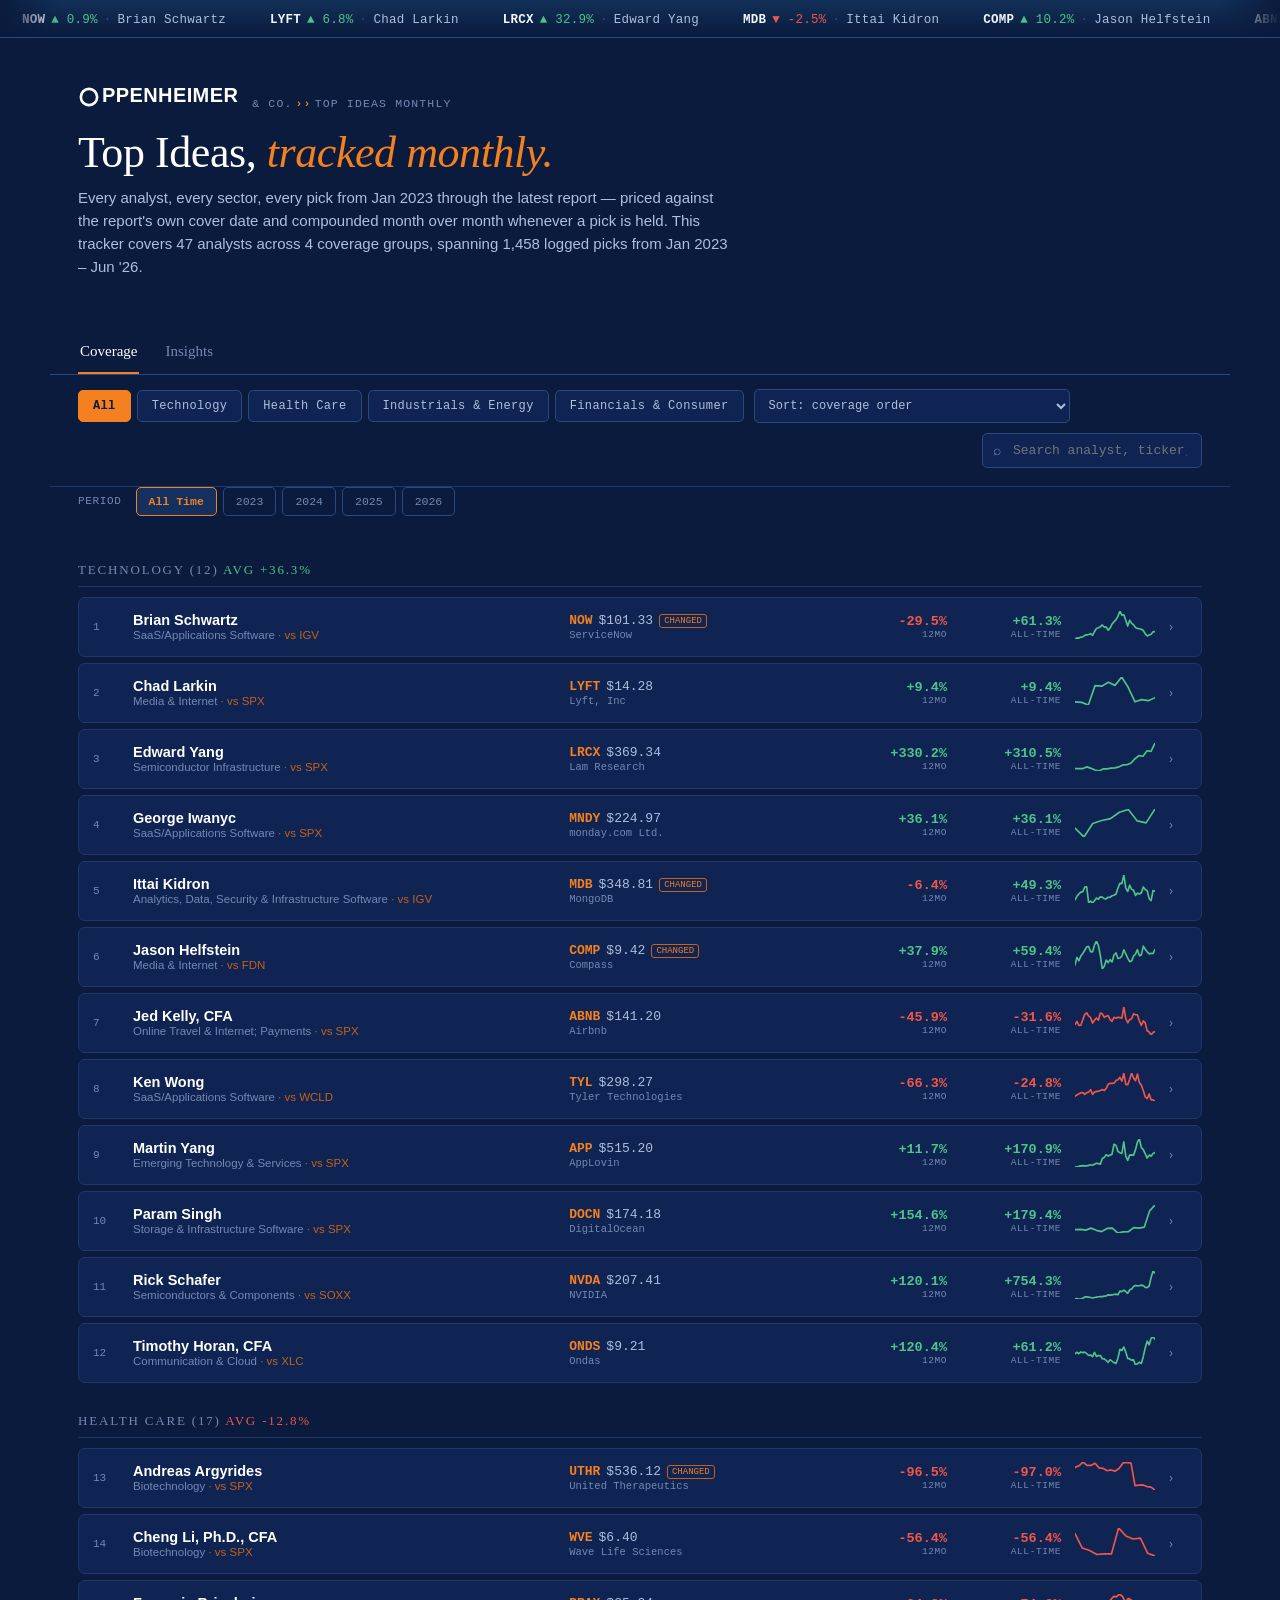
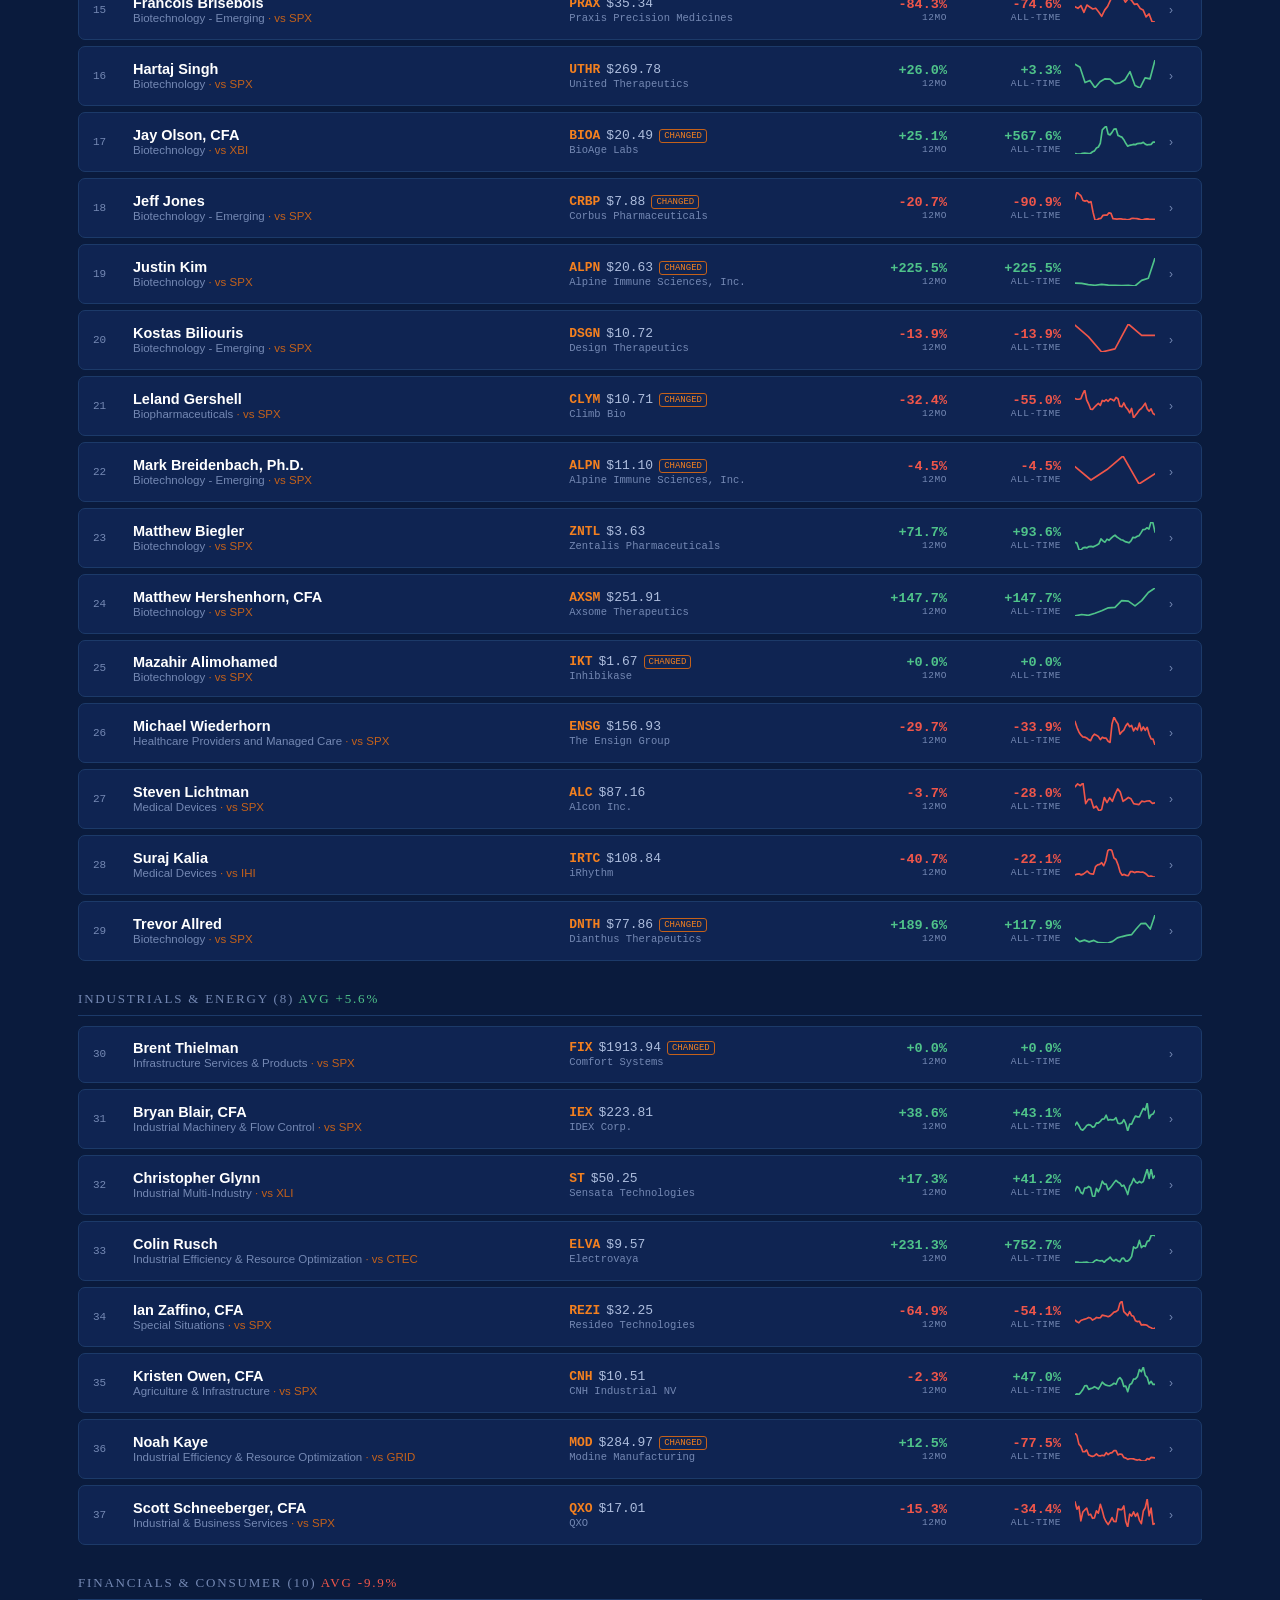
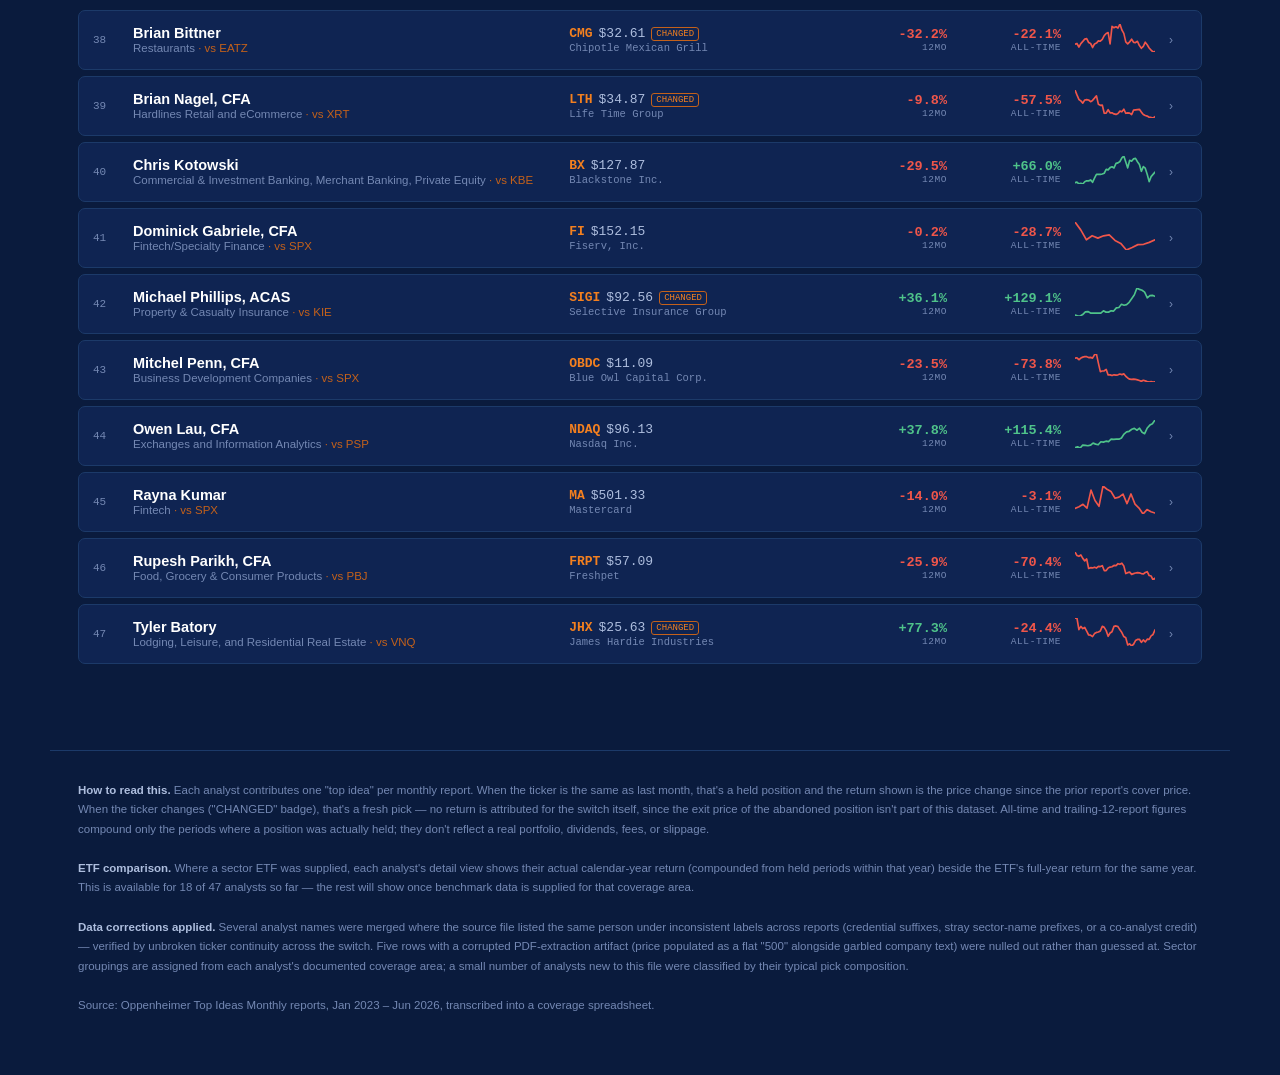
==== commit 6fea02df: "Add files via upload" ====
--- a/index.html
+++ b/index.html
@@ -61,7 +61,7 @@
   Source: Oppenheimer Top Ideas Monthly reports, Jan 2023 – Jun 2026, transcribed into a coverage spreadsheet.
 </footer>
 
-<script id="raw-data" type="application/json">[{"analyst":"Brian Schwartz","sector_group":"TECHNOLOGY","sector_label":"SaaS/Applications Software","history":[{"report_key":"2023-01","report_label":"Jan-Feb 2023","date":"2023-01-13","ticker":"WDAY","company":"Workday, Inc.","price":167.15,"price_target":null,"return":null,"new_pick":true},{"report_key":"2023-02","report_label":"Feb-Mar 2023","date":"2023-02-21","ticker":"WDAY","company":"Workday, Inc.","price":181.92,"price_target":null,"return":0.0884,"new_pick":false},{"report_key":"2023-03","report_label":"Mar-Apr 2023","date":"2023-03-13","ticker":"WDAY","company":"Workday, Inc.","price":181.25,"price_target":null,"return":-0.0037,"new_pick":false},{"report_key":"2023-04","report_label":"Apr-May 2023","date":"2023-04-14","ticker":"WDAY","company":"Workday, Inc.","price":194.04,"price_target":null,"return":0.0706,"new_pick":false},{"report_key":"2023-05","report_label":"May-Jun 2023","date":"2023-05-24","ticker":"WDAY","company":"Workday, Inc.","price":196.19,"price_target":null,"return":0.0111,"new_pick":false},{"report_key":"2023-06","report_label":"Jun-Jul 2023","date":"2023-06-14","ticker":"WDAY","company":"Workday, Inc.","price":217.31,"price_target":null,"return":0.1077,"new_pick":false},{"report_key":"2023-07","report_label":"Jul-Aug 2023","date":"2023-07-14","ticker":"WDAY","company":"Workday, Inc.","price":223.91,"price_target":null,"return":0.0304,"new_pick":false},{"report_key":"2023-08","report_label":"Aug-Sep 2023","date":"2023-08-23","ticker":"NOW","company":"ServiceNow Inc.","price":568.0,"price_target":null,"return":null,"new_pick":true},{"report_key":"2023-09","report_label":"Sep-Oct 2023","date":"2023-09-13","ticker":"NOW","company":"ServiceNow Inc.","price":591.38,"price_target":null,"return":0.0412,"new_pick":false},{"report_key":"2023-10","report_label":"Oct-Nov 2023","date":"2023-10-23","ticker":"NOW","company":"ServiceNow Inc.","price":541.38,"price_target":null,"return":-0.0845,"new_pick":false},{"report_key":"2023-11","report_label":"Nov-Dec 2023","date":"2023-11-28","ticker":"CRM","company":"Salesforce Inc.","price":224.92,"price_target":null,"return":null,"new_pick":true},{"report_key":"2023-12","report_label":"Dec-Jan 2024","date":"2023-12-15","ticker":"CRM","company":"Salesforce Inc.","price":261.6,"price_target":null,"return":0.1631,"new_pick":false},{"report_key":"2024-01","report_label":"Jan-Feb 2024","date":"2024-01-16","ticker":"CRM","company":"Salesforce Inc.","price":269.19,"price_target":null,"return":0.029,"new_pick":false},{"report_key":"2024-02","report_label":"Feb-Mar 2024","date":"2024-02-13","ticker":"CRM","company":"Salesforce Inc.","price":281.15,"price_target":null,"return":0.0444,"new_pick":false},{"report_key":"2024-03","report_label":"Mar-Apr 2024","date":"2024-03-18","ticker":"CRM","company":"Salesforce Inc.","price":300.51,"price_target":null,"return":0.0689,"new_pick":false},{"report_key":"2024-04","report_label":"Apr-May 2024","date":"2024-04-16","ticker":"CRM","company":"Salesforce Inc.","price":277.41,"price_target":null,"return":-0.0769,"new_pick":false},{"report_key":"2024-05","report_label":"May-Jun 2024","date":"2024-05-14","ticker":"CRM","company":"Salesforce Inc.","price":276.8,"price_target":null,"return":-0.0022,"new_pick":false},{"report_key":"2024-06","report_label":"Jun-Jul 2024","date":"2024-06-21","ticker":"AGYS","company":"Agilysys, Inc.","price":98.44,"price_target":100.0,"return":null,"new_pick":true},{"report_key":"2024-07","report_label":"Jul-Aug 2024","date":"2024-07-19","ticker":"CWAN","company":"Clearw ater Analytics Holdings","price":20.04,"price_target":25.0,"return":null,"new_pick":true},{"report_key":"2024-08","report_label":"Aug-Sep 2024","date":"2024-08-15","ticker":"CWAN","company":"Clearw ater Analytics Holdings","price":23.57,"price_target":25.0,"return":0.1761,"new_pick":false},{"report_key":"2024-09","report_label":"Sep-Oct 2024","date":"2024-09-23","ticker":"CWAN","company":"Clearw ater Analytics Holdings","price":25.66,"price_target":25.0,"return":0.0887,"new_pick":false},{"report_key":"2024-10","report_label":"Oct-Nov 2024","date":"2024-10-18","ticker":"CWAN","company":"Clearw ater Analytics Holdings","price":27.4,"price_target":31.0,"return":0.0678,"new_pick":false},{"report_key":"2024-11","report_label":"Nov-Dec 2024","date":"2024-11-15","ticker":"AGYS","company":"Agilysys, Inc.","price":121.19,"price_target":135.0,"return":null,"new_pick":true},{"report_key":"2024-12","report_label":"Dec-Jan 2025","date":"2024-12-16","ticker":"CRM","company":"Salesforce Inc.","price":357.23,"price_target":415.0,"return":null,"new_pick":true},{"report_key":"2025-01","report_label":"Jan-Feb 2025","date":"2025-01-15","ticker":"CRM","company":"Salesforce Inc.","price":321.16,"price_target":415.0,"return":-0.101,"new_pick":false},{"report_key":"2025-02","report_label":"Feb-Mar 2025","date":"2025-02-14","ticker":"AGYS","company":"Agilysys, Inc.","price":87.28,"price_target":135.0,"return":null,"new_pick":true},{"report_key":"2025-03","report_label":"Mar-Apr 2025","date":"2025-03-14","ticker":"FRSH","company":"Freshworks Inc.","price":14.88,"price_target":24.0,"return":null,"new_pick":true},{"report_key":"2025-04","report_label":"Apr-May 2025","date":"2025-04-21","ticker":"CRM","company":"Salesforce Inc.","price":236.26,"price_target":380.0,"return":null,"new_pick":true},{"report_key":"2025-05","report_label":"May-Jun 2025","date":"2025-05-15","ticker":"CRM","company":"Salesforce Inc.","price":290.76,"price_target":380.0,"return":0.2307,"new_pick":false},{"report_key":"2025-06","report_label":"Jun-Jul 2025","date":"2025-06-16","ticker":"CWAN","company":"Clearw ater Analytics Holdings","price":22.18,"price_target":36.0,"return":null,"new_pick":true},{"report_key":"2025-07","report_label":"Jul-Aug 2025","date":"2025-07-21","ticker":"CWAN","company":"Clearw ater Analytics Holdings","price":21.12,"price_target":36.0,"return":-0.0478,"new_pick":false},{"report_key":"2025-08","report_label":"Aug-Sep 2025","date":"2025-08-12","ticker":"MSFT","company":"Microsoft Corporation","price":529.24,"price_target":630.0,"return":null,"new_pick":true},{"report_key":"2025-09","report_label":"Sep-Oct 2025","date":"2025-09-17","ticker":"MNDY","company":"Monday.com","price":193.49,"price_target":300.0,"return":null,"new_pick":true},{"report_key":"2025-10","report_label":"Oct-Nov 2025","date":"2025-10-22","ticker":"MSFT","company":"Microsoft Corporation","price":520.54,"price_target":630.0,"return":null,"new_pick":true},{"report_key":"2025-11","report_label":"Nov-Dec 2025","date":"2025-11-17","ticker":"MSFT","company":"Microsoft Corporation","price":507.49,"price_target":630.0,"return":-0.0251,"new_pick":false},{"report_key":"2025-12","report_label":"Dec-Jan 2026","date":"2025-12-11","ticker":"CRM","company":"Salesforce Inc.","price":262.35,"price_target":300.0,"return":null,"new_pick":true},{"report_key":"2026-01","report_label":"Jan-Feb 2026","date":"2026-01-20","ticker":"MSFT","company":"Microsoft","price":454.52,"price_target":630.0,"return":null,"new_pick":true},{"report_key":"2026-02","report_label":"Feb-Mar 2026","date":"2026-02-13","ticker":"NOW","company":"ServiceNow","price":107.08,"price_target":175.0,"return":null,"new_pick":true},{"report_key":"2026-03","report_label":"Mar-Apr 2026","date":"2026-03-13","ticker":"ORCL","company":"Oracle","price":155.11,"price_target":210.0,"return":null,"new_pick":true},{"report_key":"2026-04","report_label":"Apr-May 2026","date":"2026-04-14","ticker":"ORCL","company":"Oracle","price":163.0,"price_target":210.0,"return":0.0509,"new_pick":false},{"report_key":"2026-05","report_label":"May-Jun 2026","date":"2026-05-18","ticker":"ORCL","company":"Oracle","price":186.61,"price_target":235.0,"return":0.1448,"new_pick":false},{"report_key":"2026-06","report_label":"Jun-Jul 2026","date":"2026-06-16","ticker":"NOW","company":"ServiceNow","price":101.33,"price_target":130.0,"return":null,"new_pick":true}],"cum":[1.0,1.0884,1.0844,1.1609,1.1738,1.3002,1.3398,1.3398,1.395,1.2771,1.2771,1.4854,1.5285,1.5963,1.7063,1.5751,1.5716,1.5716,1.5716,1.8484,2.0123,2.1488,2.1488,2.1488,1.9318,1.9318,1.9318,1.9318,2.3774,2.3774,2.2638,2.2638,2.2638,2.2638,2.2069,2.2069,2.2069,2.2069,2.2069,2.3193,2.6551,2.6551],"total_return":165.5,"etf":"IGV","etf_label":"Enterprise Software","etf_returns":{"2023":58.47,"2024":23.4,"2025":5.62,"2026":-11.55},"spx_returns":{"2023":26.29,"2024":25.02,"2025":17.88,"2026":10.79},"trailing_return":11.7,"year_returns":{"2023":48.5,"2024":44.7,"2025":2.7,"2026":20.3},"latest_ticker":"NOW","latest_price":101.33,"latest_date":"2026-06-16","num_picks":42},{"analyst":"Chad Larkin","sector_group":"TECHNOLOGY","sector_label":"Media & Internet","history":[{"report_key":"2025-06","report_label":"Jun-Jul 2025","date":"2025-06-16","ticker":"LYFT","company":"Lyft, Inc.","price":14.97,"price_target":17.0,"return":null,"new_pick":true},{"report_key":"2025-07","report_label":"Jul-Aug 2025","date":"2025-07-21","ticker":"LYFT","company":"Lyft, Inc.","price":14.77,"price_target":20.0,"return":-0.0134,"new_pick":false},{"report_key":"2025-08","report_label":"Aug-Sep 2025","date":"2025-08-12","ticker":"LYFT","company":"Lyft, Inc.","price":13.88,"price_target":17.0,"return":-0.0603,"new_pick":false},{"report_key":"2025-09","report_label":"Sep-Oct 2025","date":"2025-09-17","ticker":"LYFT","company":"Lyft","price":20.44,"price_target":24.0,"return":0.4726,"new_pick":false},{"report_key":"2025-10","report_label":"Oct-Nov 2025","date":"2025-10-22","ticker":"LYFT","company":"Lyft, Inc.","price":20.26,"price_target":24.0,"return":-0.0088,"new_pick":false},{"report_key":"2025-11","report_label":"Nov-Dec 2025","date":"2025-11-17","ticker":"LYFT","company":"Lyft, Inc.","price":21.58,"price_target":26.0,"return":0.0652,"new_pick":false},{"report_key":"2025-12","report_label":"Dec-Jan 2026","date":"2025-12-11","ticker":"RKT","company":"Rocket Companies","price":19.36,"price_target":25.0,"return":null,"new_pick":true},{"report_key":"2026-01","report_label":"Jan-Feb 2026","date":"2026-01-20","ticker":"RKT","company":"Rocket Companies","price":22.05,"price_target":25.0,"return":0.1389,"new_pick":false},{"report_key":"2026-02","report_label":"Feb-Mar 2026","date":"2026-02-13","ticker":"RKT","company":"Rocket Companies","price":18.68,"price_target":25.0,"return":-0.1528,"new_pick":false},{"report_key":"2026-03","report_label":"Mar-Apr 2026","date":"2026-03-13","ticker":"LYFT","company":"Lyft, Inc","price":13.07,"price_target":26.0,"return":null,"new_pick":true},{"report_key":"2026-04","report_label":"Apr-May 2026","date":"2026-04-14","ticker":"LYFT","company":"Lyft, Inc","price":13.71,"price_target":26.0,"return":0.049,"new_pick":false},{"report_key":"2026-05","report_label":"May-Jun 2026","date":"2026-05-18","ticker":"LYFT","company":"Lyft, Inc","price":13.37,"price_target":20.0,"return":-0.0248,"new_pick":false},{"report_key":"2026-06","report_label":"Jun-Jul 2026","date":"2026-06-16","ticker":"LYFT","company":"Lyft, Inc","price":14.28,"price_target":20.0,"return":0.0681,"new_pick":false}],"cum":[1.0,0.9866,0.9271,1.3653,1.3532,1.4415,1.4415,1.6417,1.3908,1.3908,1.459,1.4228,1.5197],"total_return":52.0,"etf":null,"etf_label":null,"etf_returns":null,"spx_returns":{"2023":26.29,"2024":25.02,"2025":17.88,"2026":10.79},"trailing_return":52.0,"year_returns":{"2023":null,"2024":null,"2025":44.1,"2026":5.4},"latest_ticker":"LYFT","latest_price":14.28,"latest_date":"2026-06-16","num_picks":13},{"analyst":"Edward Yang","sector_group":"TECHNOLOGY","sector_label":"Semiconductor Infrastructure","history":[{"report_key":"2024-10","report_label":"Oct-Nov 2024","date":"2024-10-18","ticker":"ONTO","company":null,"price":null,"price_target":260.0,"return":null,"new_pick":true},{"report_key":"2024-11","report_label":"Nov-Dec 2024","date":"2024-11-15","ticker":"ONTO","company":null,"price":null,"price_target":275.0,"return":null,"new_pick":false},{"report_key":"2024-12","report_label":"Dec-Jan 2025","date":"2024-12-16","ticker":"ONTO","company":"Onto Innovation Inc.","price":170.55,"price_target":275.0,"return":null,"new_pick":false},{"report_key":"2025-01","report_label":"Jan-Feb 2025","date":"2025-01-15","ticker":"ONTO","company":"Onto Innovation Inc.","price":204.67,"price_target":275.0,"return":0.2001,"new_pick":false},{"report_key":"2025-02","report_label":"Feb-Mar 2025","date":"2025-02-14","ticker":"ONTO","company":"Onto Innovation Inc.","price":176.55,"price_target":275.0,"return":-0.1374,"new_pick":false},{"report_key":"2025-03","report_label":"Mar-Apr 2025","date":"2025-03-14","ticker":"KLAC","company":"KLA Corp.","price":713.0,"price_target":850.0,"return":null,"new_pick":true},{"report_key":"2025-04","report_label":"Apr-May 2025","date":"2025-04-21","ticker":"LRCX","company":"Lam Research Corporation","price":62.39,"price_target":80.0,"return":null,"new_pick":true},{"report_key":"2025-05","report_label":"May-Jun 2025","date":"2025-05-15","ticker":"ONTO","company":"Onto Innovation Inc.","price":98.04,"price_target":130.0,"return":null,"new_pick":true},{"report_key":"2025-06","report_label":"Jun-Jul 2025","date":"2025-06-16","ticker":"LRCX","company":"Lam Research Corporation","price":93.41,"price_target":110.0,"return":null,"new_pick":true},{"report_key":"2025-07","report_label":"Jul-Aug 2025","date":"2025-07-21","ticker":"LRCX","company":"Lam Research Corporation","price":101.74,"price_target":110.0,"return":0.0892,"new_pick":false},{"report_key":"2025-08","report_label":"Aug-Sep 2025","date":"2025-08-12","ticker":"LRCX","company":"Lam Research Corporation","price":105.28,"price_target":120.0,"return":0.0348,"new_pick":false},{"report_key":"2025-09","report_label":"Sep-Oct 2025","date":"2025-09-17","ticker":"LRCX","company":"Lam Research","price":119.21,"price_target":120.0,"return":0.1323,"new_pick":false},{"report_key":"2025-10","report_label":"Oct-Nov 2025","date":"2025-10-22","ticker":"ONTO","company":"Onto Innovation Inc.","price":125.48,"price_target":180.0,"return":null,"new_pick":true},{"report_key":"2025-11","report_label":"Nov-Dec 2025","date":"2025-11-17","ticker":"LRCX","company":"Lam Research Corporation","price":147.46,"price_target":200.0,"return":null,"new_pick":true},{"report_key":"2025-12","report_label":"Dec-Jan 2026","date":"2025-12-11","ticker":"LRCX","company":"Lam Research Corporation","price":168.71,"price_target":200.0,"return":0.1441,"new_pick":false},{"report_key":"2026-01","report_label":"Jan-Feb 2026","date":"2026-01-20","ticker":"Q","company":"Qnity Electronics","price":95.13,"price_target":100.0,"return":null,"new_pick":true},{"report_key":"2026-02","report_label":"Feb-Mar 2026","date":"2026-02-13","ticker":"KLAC","company":"KLA Corp","price":1464.13,"price_target":1800.0,"return":null,"new_pick":true},{"report_key":"2026-03","report_label":"Mar-Apr 2026","date":"2026-03-13","ticker":"KLAC","company":"KLA Corp","price":1418.64,"price_target":1900.0,"return":-0.0311,"new_pick":false},{"report_key":"2026-04","report_label":"Apr-May 2026","date":"2026-04-14","ticker":"KLAC","company":"KLA Corp","price":1795.91,"price_target":1900.0,"return":0.2659,"new_pick":false},{"report_key":"2026-05","report_label":"May-Jun 2026","date":"2026-05-18","ticker":"LRCX","company":"Lam Research","price":277.96,"price_target":330.0,"return":null,"new_pick":true},{"report_key":"2026-06","report_label":"Jun-Jul 2026","date":"2026-06-16","ticker":"LRCX","company":"Lam Research","price":369.34,"price_target":400.0,"return":0.3288,"new_pick":false}],"cum":[1.0,1.0,1.0,1.2001,1.0352,1.0352,1.0352,1.0352,1.0352,1.1275,1.1668,1.3212,1.3212,1.3212,1.5115,1.5115,1.5115,1.4645,1.8539,1.8539,2.4635],"total_return":146.4,"etf":null,"etf_label":null,"etf_returns":null,"spx_returns":{"2023":26.29,"2024":25.02,"2025":17.88,"2026":10.79},"trailing_return":138.0,"year_returns":{"2023":null,"2024":null,"2025":51.2,"2026":63.0},"latest_ticker":"LRCX","latest_price":369.34,"latest_date":"2026-06-16","num_picks":21},{"analyst":"George Iwanyc","sector_group":"TECHNOLOGY","sector_label":"SaaS/Applications Software","history":[{"report_key":"2023-09","report_label":"Sep-Oct 2023","date":"2023-09-13","ticker":"MNDY","company":"monday.com Ltd.","price":165.36,"price_target":null,"return":null,"new_pick":true},{"report_key":"2023-10","report_label":"Oct-Nov 2023","date":"2023-10-23","ticker":"MNDY","company":"monday.com Ltd.","price":137.77,"price_target":null,"return":-0.1668,"new_pick":false},{"report_key":"2023-11","report_label":"Nov-Dec 2023","date":"2023-11-28","ticker":"MNDY","company":"monday.com Ltd.","price":179.85,"price_target":null,"return":0.3054,"new_pick":false},{"report_key":"2023-12","report_label":"Dec-Jan 2024","date":"2023-12-15","ticker":"MNDY","company":"monday.com Ltd.","price":189.07,"price_target":null,"return":0.0513,"new_pick":false},{"report_key":"2024-01","report_label":"Jan-Feb 2024","date":"2024-01-16","ticker":"MNDY","company":"monday.com Ltd.","price":195.19,"price_target":null,"return":0.0324,"new_pick":false},{"report_key":"2024-02","report_label":"Feb-Mar 2024","date":"2024-02-13","ticker":"MNDY","company":"monday.com Ltd.","price":215.11,"price_target":null,"return":0.1021,"new_pick":false},{"report_key":"2024-03","report_label":"Mar-Apr 2024","date":"2024-03-18","ticker":"MNDY","company":"monday.com Ltd.","price":223.22,"price_target":null,"return":0.0377,"new_pick":false},{"report_key":"2024-04","report_label":"Apr-May 2024","date":"2024-04-16","ticker":"MNDY","company":"monday.com Ltd.","price":187.92,"price_target":null,"return":-0.1581,"new_pick":false},{"report_key":"2024-05","report_label":"May-Jun 2024","date":"2024-05-14","ticker":"MNDY","company":"monday.com Ltd.","price":181.86,"price_target":null,"return":-0.0322,"new_pick":false},{"report_key":"2024-06","report_label":"Jun-Jul 2024","date":"2024-06-21","ticker":"MNDY","company":"monday.com Ltd.","price":224.97,"price_target":250.0,"return":0.2371,"new_pick":false}],"cum":[1.0,0.8332,1.0877,1.1435,1.1805,1.301,1.3501,1.1366,1.1,1.3609],"total_return":36.1,"etf":null,"etf_label":null,"etf_returns":null,"spx_returns":{"2023":26.29,"2024":25.02,"2025":17.88,"2026":10.79},"trailing_return":36.1,"year_returns":{"2023":14.3,"2024":19.0,"2025":null,"2026":null},"latest_ticker":"MNDY","latest_price":224.97,"latest_date":"2024-06-21","num_picks":10},{"analyst":"Ittai Kidron","sector_group":"TECHNOLOGY","sector_label":"Analytics, Data, Security & Infrastructure Software","history":[{"report_key":"2023-01","report_label":"Jan-Feb 2023","date":"2023-01-13","ticker":"PANW","company":"Palo Alto Networks Inc.","price":138.86,"price_target":null,"return":null,"new_pick":true},{"report_key":"2023-02","report_label":"Feb-Mar 2023","date":"2023-02-21","ticker":"PANW","company":"Palo Alto Networks Inc.","price":166.89,"price_target":null,"return":0.2019,"new_pick":false},{"report_key":"2023-03","report_label":"Mar-Apr 2023","date":"2023-03-13","ticker":"PANW","company":"Palo Alto Networks Inc.","price":185.9,"price_target":null,"return":0.1139,"new_pick":false},{"report_key":"2023-04","report_label":"Apr-May 2023","date":"2023-04-14","ticker":"PANW","company":"Palo Alto Networks Inc.","price":199.44,"price_target":null,"return":0.0728,"new_pick":false},{"report_key":"2023-05","report_label":"May-Jun 2023","date":"2023-05-24","ticker":"PANW","company":"Palo Alto Networks Inc.","price":204.31,"price_target":null,"return":0.0244,"new_pick":false},{"report_key":"2023-06","report_label":"Jun-Jul 2023","date":"2023-06-14","ticker":"PANW","company":"Palo Alto Networks Inc.","price":238.56,"price_target":null,"return":0.1676,"new_pick":false},{"report_key":"2023-07","report_label":"Jul-Aug 2023","date":"2023-07-14","ticker":"PANW","company":"Palo Alto Networks Inc.","price":241.26,"price_target":null,"return":0.0113,"new_pick":false},{"report_key":"2023-08","report_label":"Aug-Sep 2023","date":"2023-08-23","ticker":"TEAM","company":"Atlassian Corporation Plc","price":191.69,"price_target":null,"return":null,"new_pick":true},{"report_key":"2023-09","report_label":"Sep-Oct 2023","date":"2023-09-13","ticker":"TEAM","company":"Atlassian Corporation Plc","price":208.89,"price_target":null,"return":0.0897,"new_pick":false},{"report_key":"2023-10","report_label":"Oct-Nov 2023","date":"2023-10-23","ticker":"SNOW","company":"Snow flake Inc.","price":148.59,"price_target":null,"return":null,"new_pick":true},{"report_key":"2023-11","report_label":"Nov-Dec 2023","date":"2023-11-28","ticker":"SNOW","company":"Snow flake Inc.","price":171.55,"price_target":null,"return":0.1545,"new_pick":false},{"report_key":"2023-12","report_label":"Dec-Jan 2024","date":"2023-12-15","ticker":"SNOW","company":"Snow flake Inc.","price":199.01,"price_target":null,"return":0.1601,"new_pick":false},{"report_key":"2024-01","report_label":"Jan-Feb 2024","date":"2024-01-16","ticker":"CRWD","company":"Crow dStrike Holdings, Inc.","price":286.29,"price_target":null,"return":null,"new_pick":true},{"report_key":"2024-02","report_label":"Feb-Mar 2024","date":"2024-02-13","ticker":"CYBR","company":"CyberArk Softw are Ltd.","price":263.9,"price_target":null,"return":null,"new_pick":true},{"report_key":"2024-03","report_label":"Mar-Apr 2024","date":"2024-03-18","ticker":"CYBR","company":"CyberArk Softw are Ltd.","price":260.92,"price_target":null,"return":-0.0113,"new_pick":false},{"report_key":"2024-04","report_label":"Apr-May 2024","date":"2024-04-16","ticker":"CYBR","company":"CyberArk Softw are Ltd.","price":239.97,"price_target":null,"return":-0.0803,"new_pick":false},{"report_key":"2024-05","report_label":"May-Jun 2024","date":"2024-05-14","ticker":"CYBR","company":"CyberArk Softw are Ltd.","price":238.3,"price_target":null,"return":-0.007,"new_pick":false},{"report_key":"2024-06","report_label":"Jun-Jul 2024","date":"2024-06-21","ticker":"CYBR","company":"CyberArk Softw are Ltd.","price":258.0,"price_target":310.0,"return":0.0827,"new_pick":false},{"report_key":"2024-07","report_label":"Jul-Aug 2024","date":"2024-07-19","ticker":"CYBR","company":"CyberArk Softw are Ltd.","price":259.63,"price_target":310.0,"return":0.0063,"new_pick":false},{"report_key":"2024-08","report_label":"Aug-Sep 2024","date":"2024-08-15","ticker":"CYBR","company":"CyberArk Softw are Ltd.","price":276.4,"price_target":310.0,"return":0.0646,"new_pick":false},{"report_key":"2024-09","report_label":"Sep-Oct 2024","date":"2024-09-23","ticker":"CYBR","company":"CyberArk Softw are Ltd.","price":284.19,"price_target":310.0,"return":0.0282,"new_pick":false},{"report_key":"2024-10","report_label":"Oct-Nov 2024","date":"2024-10-18","ticker":"TEAM","company":"Atlassian Corporation Plc","price":191.7,"price_target":230.0,"return":null,"new_pick":true},{"report_key":"2024-11","report_label":"Nov-Dec 2024","date":"2024-11-15","ticker":"TEAM","company":"Atlassian Corporation Plc","price":240.04,"price_target":270.0,"return":0.2522,"new_pick":false},{"report_key":"2024-12","report_label":"Dec-Jan 2025","date":"2024-12-16","ticker":"OKTA","company":"Okta, Inc.","price":84.76,"price_target":125.0,"return":null,"new_pick":true},{"report_key":"2025-01","report_label":"Jan-Feb 2025","date":"2025-01-15","ticker":"TEAM","company":"Atlassian Corporation Plc","price":250.03,"price_target":300.0,"return":null,"new_pick":true},{"report_key":"2025-02","report_label":"Feb-Mar 2025","date":"2025-02-14","ticker":"TEAM","company":"Atlassian Corporation Plc","price":313.1,"price_target":380.0,"return":0.2522,"new_pick":false},{"report_key":"2025-03","report_label":"Mar-Apr 2025","date":"2025-03-14","ticker":"S","company":"SentinelOne","price":18.51,"price_target":32.0,"return":null,"new_pick":true},{"report_key":"2025-04","report_label":"Apr-May 2025","date":"2025-04-21","ticker":"S","company":"SentinelOne","price":16.17,"price_target":28.0,"return":-0.1264,"new_pick":false},{"report_key":"2025-05","report_label":"May-Jun 2025","date":"2025-05-15","ticker":"S","company":"SentinelOne","price":20.12,"price_target":28.0,"return":0.2443,"new_pick":false},{"report_key":"2025-06","report_label":"Jun-Jul 2025","date":"2025-06-16","ticker":"TEAM","company":"Atlassian Corporation Plc","price":200.32,"price_target":300.0,"return":null,"new_pick":true},{"report_key":"2025-07","report_label":"Jul-Aug 2025","date":"2025-07-21","ticker":"TEAM","company":"Atlassian Corporation Plc","price":194.36,"price_target":275.0,"return":-0.0298,"new_pick":false},{"report_key":"2025-08","report_label":"Aug-Sep 2025","date":"2025-08-12","ticker":"TEAM","company":"Atlassian Corporation Plc","price":158.0,"price_target":275.0,"return":-0.1871,"new_pick":false},{"report_key":"2025-09","report_label":"Sep-Oct 2025","date":"2025-09-17","ticker":"TEAM","company":"Atlassian","price":173.87,"price_target":275.0,"return":0.1004,"new_pick":false},{"report_key":"2025-10","report_label":"Oct-Nov 2025","date":"2025-10-22","ticker":"MDB","company":"MongoDB, Inc.","price":325.1,"price_target":385.0,"return":null,"new_pick":true},{"report_key":"2025-11","report_label":"Nov-Dec 2025","date":"2025-11-17","ticker":"MDB","company":"MongoDB, Inc.","price":339.6,"price_target":385.0,"return":0.0446,"new_pick":false},{"report_key":"2025-12","report_label":"Dec-Jan 2026","date":"2025-12-11","ticker":"MDB","company":"MongoDB, Inc.","price":420.39,"price_target":450.0,"return":0.2379,"new_pick":false},{"report_key":"2026-01","report_label":"Jan-Feb 2026","date":"2026-01-20","ticker":"MDB","company":"MongoDB","price":384.82,"price_target":490.0,"return":-0.0846,"new_pick":false},{"report_key":"2026-02","report_label":"Feb-Mar 2026","date":"2026-02-13","ticker":"MDB","company":"MongoDB","price":368.4,"price_target":425.0,"return":-0.0427,"new_pick":false},{"report_key":"2026-03","report_label":"Mar-Apr 2026","date":"2026-03-13","ticker":"MDB","company":"MongoDB","price":260.5,"price_target":375.0,"return":-0.2929,"new_pick":false},{"report_key":"2026-04","report_label":"Apr-May 2026","date":"2026-04-14","ticker":"TWLO","company":"Twilio","price":124.0,"price_target":170.0,"return":null,"new_pick":true},{"report_key":"2026-05","report_label":"May-Jun 2026","date":"2026-05-18","ticker":"TWLO","company":"Twilio","price":197.68,"price_target":235.0,"return":0.5942,"new_pick":false},{"report_key":"2026-06","report_label":"Jun-Jul 2026","date":"2026-06-16","ticker":"MDB","company":"MongoDB","price":348.81,"price_target":410.0,"return":null,"new_pick":true}],"cum":[1.0,1.2019,1.3388,1.4363,1.4713,1.7179,1.7373,1.7373,1.8931,1.8931,2.1856,2.5356,2.5356,2.5356,2.5069,2.3056,2.2895,2.4788,2.4944,2.6556,2.7304,2.7304,3.4191,3.4191,3.4191,4.2813,4.2813,3.7402,4.6539,4.6539,4.5152,3.6704,4.0389,4.0389,4.2191,5.2228,4.7809,4.5768,3.2363,3.2363,5.1592,5.1592],"total_return":415.9,"etf":"IGV","etf_label":"Data Analytics","etf_returns":{"2023":58.47,"2024":23.4,"2025":5.62,"2026":-11.55},"spx_returns":{"2023":26.29,"2024":25.02,"2025":17.88,"2026":10.79},"trailing_return":10.9,"year_returns":{"2023":153.6,"2024":34.8,"2025":52.8,"2026":-1.2},"latest_ticker":"MDB","latest_price":348.81,"latest_date":"2026-06-16","num_picks":42},{"analyst":"Jason Helfstein","sector_group":"TECHNOLOGY","sector_label":"Media & Internet","history":[{"report_key":"2023-01","report_label":"Jan-Feb 2023","date":"2023-01-13","ticker":"ROKU","company":"Roku, Inc.","price":50.82,"price_target":null,"return":null,"new_pick":true},{"report_key":"2023-02","report_label":"Feb-Mar 2023","date":"2023-02-21","ticker":"UBER","company":"Uber Technologies, Inc.","price":34.2,"price_target":null,"return":null,"new_pick":true},{"report_key":"2023-03","report_label":"Mar-Apr 2023","date":"2023-03-13","ticker":"NFLX","company":"Netflix, Inc.","price":293.51,"price_target":null,"return":null,"new_pick":true},{"report_key":"2023-04","report_label":"Apr-May 2023","date":"2023-04-14","ticker":"NFLX","company":"Netflix, Inc.","price":338.63,"price_target":null,"return":0.1537,"new_pick":false},{"report_key":"2023-05","report_label":"May-Jun 2023","date":"2023-05-24","ticker":"UBER","company":"Uber Technologies, Inc.","price":37.96,"price_target":null,"return":null,"new_pick":true},{"report_key":"2023-06","report_label":"Jun-Jul 2023","date":"2023-06-14","ticker":"UBER","company":"Uber Technologies, Inc.","price":41.27,"price_target":null,"return":0.0872,"new_pick":false},{"report_key":"2023-07","report_label":"Jul-Aug 2023","date":"2023-07-14","ticker":"UBER","company":"Uber Technologies, Inc.","price":44.75,"price_target":null,"return":0.0843,"new_pick":false},{"report_key":"2023-08","report_label":"Aug-Sep 2023","date":"2023-08-23","ticker":"ETSY","company":"Etsy, Inc.","price":73.08,"price_target":null,"return":null,"new_pick":true},{"report_key":"2023-09","report_label":"Sep-Oct 2023","date":"2023-09-13","ticker":"ETSY","company":"Etsy, Inc.","price":64.56,"price_target":null,"return":-0.1166,"new_pick":false},{"report_key":"2023-10","report_label":"Oct-Nov 2023","date":"2023-10-23","ticker":"ETSY","company":"Etsy, Inc.","price":64.15,"price_target":null,"return":-0.0064,"new_pick":false},{"report_key":"2023-11","report_label":"Nov-Dec 2023","date":"2023-11-28","ticker":"PERI","company":"Perion Network","price":28.87,"price_target":null,"return":null,"new_pick":true},{"report_key":"2023-12","report_label":"Dec-Jan 2024","date":"2023-12-15","ticker":"PERI","company":"Perion Network","price":31.56,"price_target":null,"return":0.0932,"new_pick":false},{"report_key":"2024-01","report_label":"Jan-Feb 2024","date":"2024-01-16","ticker":"PERI","company":"Perion Network","price":28.68,"price_target":null,"return":-0.0913,"new_pick":false},{"report_key":"2024-02","report_label":"Feb-Mar 2024","date":"2024-02-13","ticker":"IAS","company":"Integral Ad Science Inc.","price":15.71,"price_target":null,"return":null,"new_pick":true},{"report_key":"2024-03","report_label":"Mar-Apr 2024","date":"2024-03-18","ticker":"COMP","company":"Compass Inc.","price":3.06,"price_target":null,"return":null,"new_pick":true},{"report_key":"2024-04","report_label":"Apr-May 2024","date":"2024-04-16","ticker":"COMP","company":"Compass Inc.","price":3.45,"price_target":null,"return":0.1275,"new_pick":false},{"report_key":"2024-05","report_label":"May-Jun 2024","date":"2024-05-14","ticker":"CART","company":"Maplebear Inc. (Instacart)","price":34.3,"price_target":null,"return":null,"new_pick":true},{"report_key":"2024-06","report_label":"Jun-Jul 2024","date":"2024-06-21","ticker":"CART","company":"Maplebear Inc. (Instacart)","price":31.51,"price_target":48.0,"return":-0.0813,"new_pick":false},{"report_key":"2024-07","report_label":"Jul-Aug 2024","date":"2024-07-19","ticker":"CART","company":"Maplebear Inc. (Instacart)","price":35.0,"price_target":48.0,"return":0.1108,"new_pick":false},{"report_key":"2024-08","report_label":"Aug-Sep 2024","date":"2024-08-15","ticker":"CART","company":"Maplebear Inc. (Instacart)","price":32.35,"price_target":48.0,"return":-0.0757,"new_pick":false},{"report_key":"2024-09","report_label":"Sep-Oct 2024","date":"2024-09-23","ticker":"UBER","company":"Uber Technologies, Inc.","price":74.71,"price_target":90.0,"return":null,"new_pick":true},{"report_key":"2024-10","report_label":"Oct-Nov 2024","date":"2024-10-18","ticker":"PINS","company":"Pinterest","price":33.18,"price_target":45.0,"return":null,"new_pick":true},{"report_key":"2024-11","report_label":"Nov-Dec 2024","date":"2024-11-15","ticker":"CART","company":"Maplebear Inc. (Instacart)","price":42.0,"price_target":60.0,"return":null,"new_pick":true},{"report_key":"2024-12","report_label":"Dec-Jan 2025","date":"2024-12-16","ticker":"CART","company":"Maplebear Inc. (Instacart)","price":42.58,"price_target":60.0,"return":0.0138,"new_pick":false},{"report_key":"2025-01","report_label":"Jan-Feb 2025","date":"2025-01-15","ticker":"UBER","company":"Uber Technologies, Inc.","price":67.02,"price_target":85.0,"return":null,"new_pick":true},{"report_key":"2025-02","report_label":"Feb-Mar 2025","date":"2025-02-14","ticker":"UBER","company":"Uber Technologies, Inc.","price":79.42,"price_target":100.0,"return":0.185,"new_pick":false},{"report_key":"2025-03","report_label":"Mar-Apr 2025","date":"2025-03-14","ticker":"TTD","company":"The Trade Desk, Inc.","price":53.94,"price_target":115.0,"return":null,"new_pick":true},{"report_key":"2025-04","report_label":"Apr-May 2025","date":"2025-04-21","ticker":"COMP","company":"Compass Inc.","price":6.86,"price_target":13.0,"return":null,"new_pick":true},{"report_key":"2025-05","report_label":"May-Jun 2025","date":"2025-05-15","ticker":"COMP","company":"Compass Inc.","price":6.11,"price_target":12.0,"return":-0.1093,"new_pick":false},{"report_key":"2025-06","report_label":"Jun-Jul 2025","date":"2025-06-16","ticker":"RDDT","company":"Reddit Inc.","price":126.2,"price_target":150.0,"return":null,"new_pick":true},{"report_key":"2025-07","report_label":"Jul-Aug 2025","date":"2025-07-21","ticker":"GOOG","company":"Alphabet Inc.","price":191.15,"price_target":220.0,"return":null,"new_pick":true},{"report_key":"2025-08","report_label":"Aug-Sep 2025","date":"2025-08-12","ticker":"COMP","company":"Compass Inc.","price":8.47,"price_target":11.0,"return":null,"new_pick":true},{"report_key":"2025-09","report_label":"Sep-Oct 2025","date":"2025-09-17","ticker":"CART","company":"Maplebear","price":46.38,"price_target":65.0,"return":null,"new_pick":true},{"report_key":"2025-10","report_label":"Oct-Nov 2025","date":"2025-10-22","ticker":"CART","company":"Maplebear Inc. (Instacart)","price":39.47,"price_target":65.0,"return":-0.149,"new_pick":false},{"report_key":"2025-11","report_label":"Nov-Dec 2025","date":"2025-11-17","ticker":"RDDT","company":"Reddit Inc.","price":187.55,"price_target":300.0,"return":null,"new_pick":true},{"report_key":"2025-12","report_label":"Dec-Jan 2026","date":"2025-12-11","ticker":"NFLX","company":"Netflix, Inc.","price":94.09,"price_target":145.0,"return":null,"new_pick":true},{"report_key":"2026-01","report_label":"Jan-Feb 2026","date":"2026-01-20","ticker":"CART","company":"Maplebear, Inc.","price":38.55,"price_target":65.0,"return":null,"new_pick":true},{"report_key":"2026-02","report_label":"Feb-Mar 2026","date":"2026-02-13","ticker":"RDDT","company":"Reddit","price":139.65,"price_target":250.0,"return":null,"new_pick":true},{"report_key":"2026-03","report_label":"Mar-Apr 2026","date":"2026-03-13","ticker":"DASH","company":"DoorDash","price":161.36,"price_target":235.0,"return":null,"new_pick":true},{"report_key":"2026-04","report_label":"Apr-May 2026","date":"2026-04-14","ticker":"DASH","company":"DoorDash","price":163.55,"price_target":235.0,"return":0.0136,"new_pick":false},{"report_key":"2026-05","report_label":"May-Jun 2026","date":"2026-05-18","ticker":"RDDT","company":"Reddit","price":159.11,"price_target":225.0,"return":null,"new_pick":true},{"report_key":"2026-06","report_label":"Jun-Jul 2026","date":"2026-06-16","ticker":"COMP","company":"Compass","price":9.42,"price_target":15.0,"return":null,"new_pick":true}],"cum":[1.0,1.0,1.0,1.1537,1.1537,1.2543,1.36,1.36,1.2015,1.1938,1.1938,1.305,1.1859,1.1859,1.1859,1.3371,1.3371,1.2284,1.3645,1.2612,1.2612,1.2612,1.2612,1.2786,1.2786,1.5151,1.5151,1.5151,1.3495,1.3495,1.3495,1.3495,1.3495,1.1484,1.1484,1.1484,1.1484,1.1484,1.1484,1.1641,1.1641,1.1641],"total_return":16.4,"etf":"FDN","etf_label":"Media/Internet","etf_returns":{"2023":51.44,"2024":30.52,"2025":10.59,"2026":-0.76},"spx_returns":{"2023":26.29,"2024":25.02,"2025":17.88,"2026":10.79},"trailing_return":-13.7,"year_returns":{"2023":30.5,"2024":-2.0,"2025":-10.2,"2026":1.4},"latest_ticker":"COMP","latest_price":9.42,"latest_date":"2026-06-16","num_picks":42},{"analyst":"Jed Kelly, CFA","sector_group":"TECHNOLOGY","sector_label":"Online Travel & Internet; Payments","history":[{"report_key":"2023-01","report_label":"Jan-Feb 2023","date":"2023-01-13","ticker":"GENI","company":"Genius Sports Limited","price":4.39,"price_target":null,"return":null,"new_pick":true},{"report_key":"2023-02","report_label":"Feb-Mar 2023","date":"2023-02-21","ticker":"GENI","company":"Genius Sports Limited","price":5.03,"price_target":null,"return":0.1458,"new_pick":false},{"report_key":"2023-03","report_label":"Mar-Apr 2023","date":"2023-03-13","ticker":"CARG","company":"CarGurus, Inc.","price":17.05,"price_target":null,"return":null,"new_pick":true},{"report_key":"2023-04","report_label":"Apr-May 2023","date":"2023-04-14","ticker":"DKNG","company":"DraftKings, Inc.","price":19.16,"price_target":null,"return":null,"new_pick":true},{"report_key":"2023-05","report_label":"May-Jun 2023","date":"2023-05-24","ticker":"CARG","company":"CarGurus, Inc.","price":18.74,"price_target":null,"return":null,"new_pick":true},{"report_key":"2023-06","report_label":"Jun-Jul 2023","date":"2023-06-14","ticker":"CARG","company":"CarGurus, Inc.","price":22.26,"price_target":null,"return":0.1878,"new_pick":false},{"report_key":"2023-07","report_label":"Jul-Aug 2023","date":"2023-07-14","ticker":"DKNG","company":"DraftKings, Inc.","price":30.55,"price_target":null,"return":null,"new_pick":true},{"report_key":"2023-08","report_label":"Aug-Sep 2023","date":"2023-08-23","ticker":"GENI","company":"Genius Sports Limited","price":6.38,"price_target":null,"return":null,"new_pick":true},{"report_key":"2023-09","report_label":"Sep-Oct 2023","date":"2023-09-13","ticker":"GENI","company":"Genius Sports Limited","price":6.04,"price_target":null,"return":-0.0533,"new_pick":false},{"report_key":"2023-10","report_label":"Oct-Nov 2023","date":"2023-10-23","ticker":"GENI","company":"Genius Sports Limited","price":4.91,"price_target":null,"return":-0.1871,"new_pick":false},{"report_key":"2023-11","report_label":"Nov-Dec 2023","date":"2023-11-28","ticker":"GENI","company":"Genius Sports Limited","price":5.51,"price_target":null,"return":0.1222,"new_pick":false},{"report_key":"2023-12","report_label":"Dec-Jan 2024","date":"2023-12-15","ticker":"GENI","company":"Genius Sports Limited","price":5.95,"price_target":null,"return":0.0799,"new_pick":false},{"report_key":"2024-01","report_label":"Jan-Feb 2024","date":"2024-01-16","ticker":"DKNG","company":"DraftKings, Inc.","price":33.66,"price_target":null,"return":null,"new_pick":true},{"report_key":"2024-02","report_label":"Feb-Mar 2024","date":"2024-02-13","ticker":"EXPE","company":"Expedia Group","price":134.84,"price_target":null,"return":null,"new_pick":true},{"report_key":"2024-03","report_label":"Mar-Apr 2024","date":"2024-03-18","ticker":"GENI","company":"Genius Sports Limited","price":5.73,"price_target":null,"return":null,"new_pick":true},{"report_key":"2024-04","report_label":"Apr-May 2024","date":"2024-04-16","ticker":"GENI","company":"Genius Sports Limited","price":5.12,"price_target":null,"return":-0.1065,"new_pick":false},{"report_key":"2024-05","report_label":"May-Jun 2024","date":"2024-05-14","ticker":"GENI","company":"Genius Sports Limited","price":5.3,"price_target":null,"return":0.0352,"new_pick":false},{"report_key":"2024-06","report_label":"Jun-Jul 2024","date":"2024-06-21","ticker":"DKNG","company":"DraftKings, Inc.","price":41.99,"price_target":60.0,"return":null,"new_pick":true},{"report_key":"2024-07","report_label":"Jul-Aug 2024","date":"2024-07-19","ticker":"DKNG","company":"DraftKings, Inc.","price":36.93,"price_target":58.0,"return":-0.1205,"new_pick":false},{"report_key":"2024-08","report_label":"Aug-Sep 2024","date":"2024-08-15","ticker":"DKNG","company":"DraftKings, Inc.","price":34.14,"price_target":55.0,"return":-0.0755,"new_pick":false},{"report_key":"2024-09","report_label":"Sep-Oct 2024","date":"2024-09-23","ticker":"DKNG","company":"DraftKings, Inc.","price":39.63,"price_target":55.0,"return":0.1608,"new_pick":false},{"report_key":"2024-10","report_label":"Oct-Nov 2024","date":"2024-10-18","ticker":"DKNG","company":"DraftKings, Inc.","price":38.46,"price_target":55.0,"return":-0.0295,"new_pick":false},{"report_key":"2024-11","report_label":"Nov-Dec 2024","date":"2024-11-15","ticker":"DKNG","company":"DraftKings, Inc.","price":39.84,"price_target":55.0,"return":0.0359,"new_pick":false},{"report_key":"2024-12","report_label":"Dec-Jan 2025","date":"2024-12-16","ticker":"DKNG","company":"DraftKings, Inc.","price":39.24,"price_target":55.0,"return":-0.0151,"new_pick":false},{"report_key":"2025-01","report_label":"Jan-Feb 2025","date":"2025-01-15","ticker":"DKNG","company":"DraftKings, Inc.","price":38.72,"price_target":55.0,"return":-0.0133,"new_pick":false},{"report_key":"2025-02","report_label":"Feb-Mar 2025","date":"2025-02-14","ticker":"DKNG","company":"DraftKings, Inc.","price":53.49,"price_target":68.0,"return":0.3815,"new_pick":false},{"report_key":"2025-03","report_label":"Mar-Apr 2025","date":"2025-03-14","ticker":"DKNG","company":"DraftKings, Inc.","price":37.87,"price_target":68.0,"return":-0.292,"new_pick":false},{"report_key":"2025-04","report_label":"Apr-May 2025","date":"2025-04-21","ticker":"DKNG","company":"DraftKings, Inc.","price":32.44,"price_target":60.0,"return":-0.1434,"new_pick":false},{"report_key":"2025-05","report_label":"May-Jun 2025","date":"2025-05-15","ticker":"DKNG","company":"DraftKings, Inc.","price":36.61,"price_target":60.0,"return":0.1285,"new_pick":false},{"report_key":"2025-06","report_label":"Jun-Jul 2025","date":"2025-06-16","ticker":"DKNG","company":"DraftKings, Inc.","price":37.86,"price_target":60.0,"return":0.0341,"new_pick":false},{"report_key":"2025-07","report_label":"Jul-Aug 2025","date":"2025-07-21","ticker":"DKNG","company":"DraftKings, Inc.","price":44.47,"price_target":60.0,"return":0.1746,"new_pick":false},{"report_key":"2025-08","report_label":"Aug-Sep 2025","date":"2025-08-12","ticker":"DKNG","company":"DraftKings, Inc.","price":43.1,"price_target":60.0,"return":-0.0308,"new_pick":false},{"report_key":"2025-09","report_label":"Sep-Oct 2025","date":"2025-09-17","ticker":"DKNG","company":"DraftKings","price":42.83,"price_target":60.0,"return":-0.0063,"new_pick":false},{"report_key":"2025-10","report_label":"Oct-Nov 2025","date":"2025-10-22","ticker":"DKNG","company":"DraftKings, Inc.","price":34.7,"price_target":55.0,"return":-0.1898,"new_pick":false},{"report_key":"2025-11","report_label":"Nov-Dec 2025","date":"2025-11-17","ticker":"DKNG","company":"DraftKings, Inc.","price":28.82,"price_target":50.0,"return":-0.1695,"new_pick":false},{"report_key":"2025-12","report_label":"Dec-Jan 2026","date":"2025-12-11","ticker":"DKNG","company":"DraftKings, Inc.","price":34.89,"price_target":50.0,"return":0.2106,"new_pick":false},{"report_key":"2026-01","report_label":"Jan-Feb 2026","date":"2026-01-20","ticker":"DKNG","company":"DraftKings","price":32.25,"price_target":50.0,"return":-0.0757,"new_pick":false},{"report_key":"2026-02","report_label":"Feb-Mar 2026","date":"2026-02-13","ticker":"GENI","company":"Genius Sports","price":5.79,"price_target":12.0,"return":null,"new_pick":true},{"report_key":"2026-03","report_label":"Mar-Apr 2026","date":"2026-03-13","ticker":"GENI","company":"Genius Sports","price":5.33,"price_target":11.0,"return":-0.0794,"new_pick":false},{"report_key":"2026-04","report_label":"Apr-May 2026","date":"2026-04-14","ticker":"GENI","company":"Genius Sports","price":4.27,"price_target":11.0,"return":-0.1989,"new_pick":false},{"report_key":"2026-05","report_label":"May-Jun 2026","date":"2026-05-18","ticker":"ABNB","company":"Airbnb","price":134.3,"price_target":180.0,"return":null,"new_pick":true},{"report_key":"2026-06","report_label":"Jun-Jul 2026","date":"2026-06-16","ticker":"ABNB","company":"Airbnb","price":141.2,"price_target":180.0,"return":0.0514,"new_pick":false}],"cum":[1.0,1.1458,1.1458,1.1458,1.1458,1.361,1.361,1.361,1.2884,1.0474,1.1754,1.2693,1.2693,1.2693,1.2693,1.1341,1.174,1.174,1.0325,0.9546,1.1081,1.0754,1.114,1.0972,1.0826,1.4956,1.0589,0.907,1.0236,1.0585,1.2433,1.205,1.1974,0.9702,0.8057,0.9754,0.9016,0.9016,0.83,0.6649,0.6649,0.6991],"total_return":-30.1,"etf":null,"etf_label":null,"etf_returns":null,"spx_returns":{"2023":26.29,"2024":25.02,"2025":17.88,"2026":10.79},"trailing_return":-34.0,"year_returns":{"2023":26.9,"2024":-13.6,"2025":-11.1,"2026":-28.3},"latest_ticker":"ABNB","latest_price":141.2,"latest_date":"2026-06-16","num_picks":42},{"analyst":"Ken Wong","sector_group":"TECHNOLOGY","sector_label":"SaaS/Applications Software","history":[{"report_key":"2023-01","report_label":"Jan-Feb 2023","date":"2023-01-13","ticker":"SHOP","company":"Shopify Inc.","price":38.89,"price_target":null,"return":null,"new_pick":true},{"report_key":"2023-02","report_label":"Feb-Mar 2023","date":"2023-02-21","ticker":"WIX","company":"Wix.com Ltd","price":80.87,"price_target":null,"return":null,"new_pick":true},{"report_key":"2023-03","report_label":"Mar-Apr 2023","date":"2023-03-13","ticker":"WIX","company":"Wix.com Ltd","price":86.11,"price_target":null,"return":0.0648,"new_pick":false},{"report_key":"2023-04","report_label":"Apr-May 2023","date":"2023-04-14","ticker":"GWRE","company":"Guidewire Software Inc.","price":77.95,"price_target":null,"return":null,"new_pick":true},{"report_key":"2023-05","report_label":"May-Jun 2023","date":"2023-05-24","ticker":"GWRE","company":"Guidew ire Softw are Inc.","price":79.17,"price_target":null,"return":0.0157,"new_pick":false},{"report_key":"2023-06","report_label":"Jun-Jul 2023","date":"2023-06-14","ticker":"GWRE","company":"Guidew ire Softw are Inc.","price":72.56,"price_target":null,"return":-0.0835,"new_pick":false},{"report_key":"2023-07","report_label":"Jul-Aug 2023","date":"2023-07-14","ticker":"GWRE","company":"Guidew ire Softw are Inc.","price":78.87,"price_target":null,"return":0.087,"new_pick":false},{"report_key":"2023-08","report_label":"Aug-Sep 2023","date":"2023-08-23","ticker":"SHOP","company":"Shopify Inc.","price":56.73,"price_target":null,"return":null,"new_pick":true},{"report_key":"2023-09","report_label":"Sep-Oct 2023","date":"2023-09-13","ticker":"SHOP","company":"Shopify Inc.","price":62.62,"price_target":null,"return":0.1038,"new_pick":false},{"report_key":"2023-10","report_label":"Oct-Nov 2023","date":"2023-10-23","ticker":"GWRE","company":"Guidew ire Softw are Inc.","price":87.29,"price_target":null,"return":null,"new_pick":true},{"report_key":"2023-11","report_label":"Nov-Dec 2023","date":"2023-11-28","ticker":"GWRE","company":"Guidew ire Softw are Inc.","price":97.33,"price_target":null,"return":0.115,"new_pick":false},{"report_key":"2023-12","report_label":"Dec-Jan 2024","date":"2023-12-15","ticker":"PTC","company":"PTC Inc.","price":171.07,"price_target":null,"return":null,"new_pick":true},{"report_key":"2024-01","report_label":"Jan-Feb 2024","date":"2024-01-16","ticker":"PTC","company":"PTC Inc.","price":171.59,"price_target":null,"return":0.003,"new_pick":false},{"report_key":"2024-02","report_label":"Feb-Mar 2024","date":"2024-02-13","ticker":"PTC","company":"PTC Inc.","price":177.81,"price_target":null,"return":0.0362,"new_pick":false},{"report_key":"2024-03","report_label":"Mar-Apr 2024","date":"2024-03-18","ticker":"GWRE","company":"Guidew ire Softw are Inc.","price":113.54,"price_target":null,"return":null,"new_pick":true},{"report_key":"2024-04","report_label":"Apr-May 2024","date":"2024-04-16","ticker":"GWRE","company":"Guidew ire Softw are Inc.","price":109.31,"price_target":null,"return":-0.0373,"new_pick":false},{"report_key":"2024-05","report_label":"May-Jun 2024","date":"2024-05-14","ticker":"GWRE","company":"Guidew ire Softw are Inc.","price":119.09,"price_target":null,"return":0.0895,"new_pick":false},{"report_key":"2024-06","report_label":"Jun-Jul 2024","date":"2024-06-21","ticker":"GWRE","company":"Guidew ire Softw are Inc.","price":137.3,"price_target":140.0,"return":0.1529,"new_pick":false},{"report_key":"2024-07","report_label":"Jul-Aug 2024","date":"2024-07-19","ticker":"WIX","company":"Wix.com Ltd","price":163.3,"price_target":200.0,"return":null,"new_pick":true},{"report_key":"2024-08","report_label":"Aug-Sep 2024","date":"2024-08-15","ticker":"WIX","company":"Wix.com Ltd","price":163.05,"price_target":200.0,"return":-0.0015,"new_pick":false},{"report_key":"2024-09","report_label":"Sep-Oct 2024","date":"2024-09-23","ticker":"GWRE","company":"Guidew ire Softw are Inc.","price":173.97,"price_target":185.0,"return":null,"new_pick":true},{"report_key":"2024-10","report_label":"Oct-Nov 2024","date":"2024-10-18","ticker":"GWRE","company":"Guidew ire Softw are Inc.","price":189.09,"price_target":200.0,"return":0.0869,"new_pick":false},{"report_key":"2024-11","report_label":"Nov-Dec 2024","date":"2024-11-15","ticker":"SHOP","company":"Shopify Inc.","price":108.49,"price_target":130.0,"return":null,"new_pick":true},{"report_key":"2024-12","report_label":"Dec-Jan 2025","date":"2024-12-16","ticker":"SHOP","company":"Shopify Inc.","price":115.94,"price_target":130.0,"return":0.0687,"new_pick":false},{"report_key":"2025-01","report_label":"Jan-Feb 2025","date":"2025-01-15","ticker":"SHOP","company":"Shopify Inc.","price":104.24,"price_target":130.0,"return":-0.1009,"new_pick":false},{"report_key":"2025-02","report_label":"Feb-Mar 2025","date":"2025-02-14","ticker":"SHOP","company":"Shopify Inc.","price":128.35,"price_target":150.0,"return":0.2313,"new_pick":false},{"report_key":"2025-03","report_label":"Mar-Apr 2025","date":"2025-03-14","ticker":"GWRE","company":"Guidew ire Softw are Inc.","price":185.84,"price_target":230.0,"return":null,"new_pick":true},{"report_key":"2025-04","report_label":"Apr-May 2025","date":"2025-04-21","ticker":"GWRE","company":"Guidew ire Softw are Inc.","price":183.24,"price_target":230.0,"return":-0.014,"new_pick":false},{"report_key":"2025-05","report_label":"May-Jun 2025","date":"2025-05-15","ticker":"GWRE","company":"Guidew ire Softw are Inc.","price":215.17,"price_target":230.0,"return":0.1743,"new_pick":false},{"report_key":"2025-06","report_label":"Jun-Jul 2025","date":"2025-06-16","ticker":"GWRE","company":"Guidew ire Softw are Inc.","price":253.6,"price_target":275.0,"return":0.1786,"new_pick":false},{"report_key":"2025-07","report_label":"Jul-Aug 2025","date":"2025-07-21","ticker":"GWRE","company":"Guidew ire Softw are Inc.","price":222.52,"price_target":275.0,"return":-0.1226,"new_pick":false},{"report_key":"2025-08","report_label":"Aug-Sep 2025","date":"2025-08-12","ticker":"GWRE","company":"Guidew ire Softw are Inc.","price":207.87,"price_target":275.0,"return":-0.0658,"new_pick":false},{"report_key":"2025-09","report_label":"Sep-Oct 2025","date":"2025-09-17","ticker":"WIX","company":"Wix.com Ltd.","price":170.87,"price_target":220.0,"return":null,"new_pick":true},{"report_key":"2025-10","report_label":"Oct-Nov 2025","date":"2025-10-22","ticker":"WIX","company":"Wix.com Ltd","price":135.58,"price_target":220.0,"return":-0.2065,"new_pick":false},{"report_key":"2025-11","report_label":"Nov-Dec 2025","date":"2025-11-17","ticker":"WIX","company":"Wix.com Ltd","price":124.22,"price_target":220.0,"return":-0.0838,"new_pick":false},{"report_key":"2025-12","report_label":"Dec-Jan 2026","date":"2025-12-11","ticker":"WIX","company":"Wix.com Ltd","price":102.71,"price_target":160.0,"return":-0.1732,"new_pick":false},{"report_key":"2026-01","report_label":"Jan-Feb 2026","date":"2026-01-20","ticker":"WIX","company":"Wix.com Ltd","price":76.24,"price_target":160.0,"return":-0.2577,"new_pick":false},{"report_key":"2026-02","report_label":"Feb-Mar 2026","date":"2026-02-13","ticker":"WIX","company":"Wix.com Ltd","price":69.23,"price_target":130.0,"return":-0.0919,"new_pick":false},{"report_key":"2026-03","report_label":"Mar-Apr 2026","date":"2026-03-13","ticker":"WIX","company":"Wix.com Ltd","price":88.09,"price_target":130.0,"return":0.2724,"new_pick":false},{"report_key":"2026-04","report_label":"Apr-May 2026","date":"2026-04-14","ticker":"TYL","company":"Tyler Technologies","price":322.31,"price_target":450.0,"return":null,"new_pick":true},{"report_key":"2026-05","report_label":"May-Jun 2026","date":"2026-05-18","ticker":"TYL","company":"Tyler Technologies","price":320.79,"price_target":450.0,"return":-0.0047,"new_pick":false},{"report_key":"2026-06","report_label":"Jun-Jul 2026","date":"2026-06-16","ticker":"TYL","company":"Tyler Technologies","price":298.27,"price_target":450.0,"return":-0.0702,"new_pick":false}],"cum":[1.0,1.0,1.0648,1.0648,1.0815,0.9912,1.0774,1.0774,1.1893,1.1893,1.3261,1.3261,1.33,1.3782,1.3782,1.3268,1.4455,1.6665,1.6665,1.664,1.664,1.8086,1.8086,1.9329,1.7379,2.1398,2.1398,2.1099,2.4776,2.9201,2.5621,2.3935,2.3935,1.8993,1.7401,1.4387,1.068,0.9698,1.234,1.234,1.2282,1.142],"total_return":14.2,"etf":"WCLD","etf_label":"SaaS / Cloud Software","etf_returns":{"2023":39.59,"2024":7.25,"2025":-6.62,"2026":-4.24},"spx_returns":{"2023":26.29,"2024":25.02,"2025":17.88,"2026":10.79},"trailing_return":-60.9,"year_returns":{"2023":32.6,"2024":45.8,"2025":-25.6,"2026":-20.6},"latest_ticker":"TYL","latest_price":298.27,"latest_date":"2026-06-16","num_picks":42},{"analyst":"Martin Yang","sector_group":"TECHNOLOGY","sector_label":"Emerging Technology & Services","history":[{"report_key":"2023-01","report_label":"Jan-Feb 2023","date":"2023-01-13","ticker":"OLED","company":"Universal Display Corp.","price":128.58,"price_target":null,"return":null,"new_pick":true},{"report_key":"2023-02","report_label":"Feb-Mar 2023","date":"2023-02-21","ticker":"OLED","company":"Universal Display Corp.","price":126.87,"price_target":null,"return":-0.0133,"new_pick":false},{"report_key":"2023-03","report_label":"Mar-Apr 2023","date":"2023-03-13","ticker":"OLED","company":"Universal Display Corp.","price":136.96,"price_target":null,"return":0.0795,"new_pick":false},{"report_key":"2023-04","report_label":"Apr-May 2023","date":"2023-04-14","ticker":"OLED","company":"Universal Display Corp.","price":145.51,"price_target":null,"return":0.0624,"new_pick":false},{"report_key":"2023-05","report_label":"May-Jun 2023","date":"2023-05-24","ticker":"OLED","company":"Universal Display Corp.","price":145.93,"price_target":null,"return":0.0029,"new_pick":false},{"report_key":"2023-06","report_label":"Jun-Jul 2023","date":"2023-06-14","ticker":"OLED","company":"Universal Display Corp.","price":145.36,"price_target":null,"return":-0.0039,"new_pick":false},{"report_key":"2023-07","report_label":"Jul-Aug 2023","date":"2023-07-14","ticker":"OLED","company":"Universal Display Corp.","price":144.25,"price_target":null,"return":-0.0076,"new_pick":false},{"report_key":"2023-08","report_label":"Aug-Sep 2023","date":"2023-08-23","ticker":"OLED","company":"Universal Display Corp.","price":152.03,"price_target":null,"return":0.0539,"new_pick":false},{"report_key":"2023-09","report_label":"Sep-Oct 2023","date":"2023-09-13","ticker":"OLED","company":"Universal Display Corp.","price":162.19,"price_target":null,"return":0.0668,"new_pick":false},{"report_key":"2023-10","report_label":"Oct-Nov 2023","date":"2023-10-23","ticker":"OLED","company":"Universal Display Corp.","price":152.85,"price_target":null,"return":-0.0576,"new_pick":false},{"report_key":"2023-11","report_label":"Nov-Dec 2023","date":"2023-11-28","ticker":"OLED","company":"Universal Display Corp.","price":169.18,"price_target":null,"return":0.1068,"new_pick":false},{"report_key":"2023-12","report_label":"Dec-Jan 2024","date":"2023-12-15","ticker":"OLED","company":"Universal Display Corp.","price":185.13,"price_target":null,"return":0.0943,"new_pick":false},{"report_key":"2024-01","report_label":"Jan-Feb 2024","date":"2024-01-16","ticker":"OLED","company":"Universal Display Corp.","price":178.66,"price_target":null,"return":-0.0349,"new_pick":false},{"report_key":"2024-02","report_label":"Feb-Mar 2024","date":"2024-02-13","ticker":"APP","company":"AppLovin Corp.","price":45.83,"price_target":null,"return":null,"new_pick":true},{"report_key":"2024-03","report_label":"Mar-Apr 2024","date":"2024-03-18","ticker":"APP","company":"AppLovin Corp.","price":68.15,"price_target":null,"return":0.487,"new_pick":false},{"report_key":"2024-04","report_label":"Apr-May 2024","date":"2024-04-16","ticker":"APP","company":"AppLovin Corp.","price":72.32,"price_target":null,"return":0.0612,"new_pick":false},{"report_key":"2024-05","report_label":"May-Jun 2024","date":"2024-05-14","ticker":"APP","company":"AppLovin Corp.","price":83.44,"price_target":null,"return":0.1538,"new_pick":false},{"report_key":"2024-06","report_label":"Jun-Jul 2024","date":"2024-06-21","ticker":"APP","company":"AppLovin Corp.","price":78.58,"price_target":97.0,"return":-0.0582,"new_pick":false},{"report_key":"2024-07","report_label":"Jul-Aug 2024","date":"2024-07-19","ticker":"APP","company":"AppLovin Corp.","price":81.8,"price_target":97.0,"return":0.041,"new_pick":false},{"report_key":"2024-08","report_label":"Aug-Sep 2024","date":"2024-08-15","ticker":"APP","company":"AppLovin Corp.","price":85.58,"price_target":105.0,"return":0.0462,"new_pick":false},{"report_key":"2024-09","report_label":"Sep-Oct 2024","date":"2024-09-23","ticker":"OLED","company":"Universal Display Corp.","price":212.93,"price_target":240.0,"return":null,"new_pick":true},{"report_key":"2024-10","report_label":"Oct-Nov 2024","date":"2024-10-18","ticker":"OLED","company":"Universal Display Corp.","price":204.23,"price_target":240.0,"return":-0.0409,"new_pick":false},{"report_key":"2024-11","report_label":"Nov-Dec 2024","date":"2024-11-15","ticker":"OLED","company":"Universal Display Corp.","price":164.03,"price_target":220.0,"return":-0.1968,"new_pick":false},{"report_key":"2024-12","report_label":"Dec-Jan 2025","date":"2024-12-16","ticker":"APP","company":"AppLovin Corp.","price":343.96,"price_target":480.0,"return":null,"new_pick":true},{"report_key":"2025-01","report_label":"Jan-Feb 2025","date":"2025-01-15","ticker":"APP","company":"AppLovin Corp.","price":335.03,"price_target":480.0,"return":-0.026,"new_pick":false},{"report_key":"2025-02","report_label":"Feb-Mar 2025","date":"2025-02-14","ticker":"APP","company":"AppLovin Corp.","price":510.13,"price_target":560.0,"return":0.5226,"new_pick":false},{"report_key":"2025-03","report_label":"Mar-Apr 2025","date":"2025-03-14","ticker":"APP","company":"AppLovin Corp.","price":292.89,"price_target":560.0,"return":-0.4259,"new_pick":false},{"report_key":"2025-04","report_label":"Apr-May 2025","date":"2025-04-21","ticker":"RBLX","company":"Roblox Corporation","price":59.91,"price_target":70.0,"return":null,"new_pick":true},{"report_key":"2025-05","report_label":"May-Jun 2025","date":"2025-05-15","ticker":"APP","company":"AppLovin Corp.","price":366.61,"price_target":500.0,"return":null,"new_pick":true},{"report_key":"2025-06","report_label":"Jun-Jul 2025","date":"2025-06-16","ticker":"APP","company":"AppLovin Corp.","price":370.68,"price_target":500.0,"return":0.0111,"new_pick":false},{"report_key":"2025-07","report_label":"Jul-Aug 2025","date":"2025-07-21","ticker":"APP","company":"AppLovin Corp.","price":366.17,"price_target":500.0,"return":-0.0122,"new_pick":false},{"report_key":"2025-08","report_label":"Aug-Sep 2025","date":"2025-08-12","ticker":"APP","company":"AppLovin Corp.","price":467.0,"price_target":500.0,"return":0.2754,"new_pick":false},{"report_key":"2025-09","report_label":"Sep-Oct 2025","date":"2025-09-17","ticker":"OLED","company":"Universal Display","price":134.16,"price_target":200.0,"return":null,"new_pick":true},{"report_key":"2025-10","report_label":"Oct-Nov 2025","date":"2025-10-22","ticker":"OLED","company":"Universal Display Corp.","price":145.97,"price_target":200.0,"return":0.088,"new_pick":false},{"report_key":"2025-11","report_label":"Nov-Dec 2025","date":"2025-11-17","ticker":"RBLX","company":"Roblox Corporation","price":101.27,"price_target":150.0,"return":null,"new_pick":true},{"report_key":"2025-12","report_label":"Dec-Jan 2026","date":"2025-12-11","ticker":"RBLX","company":"Roblox Corporation","price":94.34,"price_target":150.0,"return":-0.0684,"new_pick":false},{"report_key":"2026-01","report_label":"Jan-Feb 2026","date":"2026-01-20","ticker":"RBLX","company":"Roblox Corporation","price":78.84,"price_target":150.0,"return":-0.1643,"new_pick":false},{"report_key":"2026-02","report_label":"Feb-Mar 2026","date":"2026-02-13","ticker":"APP","company":"AppLovin","price":390.55,"price_target":740.0,"return":null,"new_pick":true},{"report_key":"2026-03","report_label":"Mar-Apr 2026","date":"2026-03-13","ticker":"APP","company":"AppLovin","price":458.67,"price_target":660.0,"return":0.1744,"new_pick":false},{"report_key":"2026-04","report_label":"Apr-May 2026","date":"2026-04-14","ticker":"APP","company":"AppLovin","price":433.51,"price_target":660.0,"return":-0.0549,"new_pick":false},{"report_key":"2026-05","report_label":"May-Jun 2026","date":"2026-05-18","ticker":"APP","company":"AppLovin","price":492.38,"price_target":660.0,"return":0.1358,"new_pick":false},{"report_key":"2026-06","report_label":"Jun-Jul 2026","date":"2026-06-16","ticker":"APP","company":"AppLovin","price":515.2,"price_target":660.0,"return":0.0463,"new_pick":false}],"cum":[1.0,0.9867,1.0651,1.1316,1.1349,1.1305,1.1219,1.1823,1.2613,1.1887,1.3156,1.4397,1.3894,1.3894,2.0661,2.1925,2.5297,2.3825,2.4802,2.5948,2.5948,2.4887,1.9989,1.9989,1.9469,2.9644,1.7019,1.7019,1.7019,1.7207,1.6997,2.1679,2.1679,2.3586,2.3586,2.1973,1.8363,1.8363,2.1565,2.0381,2.3149,2.4221],"total_return":142.2,"etf":null,"etf_label":null,"etf_returns":null,"spx_returns":{"2023":26.29,"2024":25.02,"2025":17.88,"2026":10.79},"trailing_return":40.8,"year_returns":{"2023":44.0,"2024":38.8,"2025":9.9,"2026":10.2},"latest_ticker":"APP","latest_price":515.2,"latest_date":"2026-06-16","num_picks":42},{"analyst":"Param Singh","sector_group":"TECHNOLOGY","sector_label":"Storage & Infrastructure Software","history":[{"report_key":"2024-11","report_label":"Nov-Dec 2024","date":"2024-11-15","ticker":"CVLT","company":"Commvault Systems, Inc.","price":168.53,"price_target":200.0,"return":null,"new_pick":true},{"report_key":"2024-12","report_label":"Dec-Jan 2025","date":"2024-12-16","ticker":"CVLT","company":"Commvault Systems, Inc.","price":170.84,"price_target":200.0,"return":0.0137,"new_pick":false},{"report_key":"2025-01","report_label":"Jan-Feb 2025","date":"2025-01-15","ticker":"CVLT","company":"Commvault Systems, Inc.","price":161.42,"price_target":200.0,"return":-0.0551,"new_pick":false},{"report_key":"2025-02","report_label":"Feb-Mar 2025","date":"2025-02-14","ticker":"CVLT","company":"Commvault Systems, Inc.","price":184.91,"price_target":200.0,"return":0.1455,"new_pick":false},{"report_key":"2025-03","report_label":"Mar-Apr 2025","date":"2025-03-14","ticker":"CVLT","company":"Commvault Systems, Inc.","price":159.17,"price_target":200.0,"return":-0.1392,"new_pick":false},{"report_key":"2025-04","report_label":"Apr-May 2025","date":"2025-04-21","ticker":"CVLT","company":"Commvault Systems, Inc.","price":143.05,"price_target":200.0,"return":-0.1013,"new_pick":false},{"report_key":"2025-05","report_label":"May-Jun 2025","date":"2025-05-15","ticker":"CVLT","company":"Commvault Systems, Inc.","price":182.04,"price_target":200.0,"return":0.2726,"new_pick":false},{"report_key":"2025-06","report_label":"Jun-Jul 2025","date":"2025-06-16","ticker":"CVLT","company":"Commvault Systems, Inc.","price":187.54,"price_target":200.0,"return":0.0302,"new_pick":false},{"report_key":"2025-11","report_label":"Nov-Dec 2025","date":"2025-11-17","ticker":"DOCN","company":"DigitalOcean, Inc.","price":44.55,"price_target":60.0,"return":null,"new_pick":true},{"report_key":"2025-12","report_label":"Dec-Jan 2026","date":"2025-12-11","ticker":"DOCN","company":"DigitalOcean, Inc.","price":49.17,"price_target":60.0,"return":0.1037,"new_pick":false},{"report_key":"2026-01","report_label":"Jan-Feb 2026","date":"2026-01-20","ticker":"DOCN","company":"DigitalOcean","price":50.03,"price_target":60.0,"return":0.0175,"new_pick":false},{"report_key":"2026-02","report_label":"Feb-Mar 2026","date":"2026-02-13","ticker":"AKAM","company":"Akamai Technologies","price":111.76,"price_target":115.0,"return":null,"new_pick":true},{"report_key":"2026-03","report_label":"Mar-Apr 2026","date":"2026-03-13","ticker":"DOCN","company":"DigitalOcean","price":68.63,"price_target":85.0,"return":null,"new_pick":true},{"report_key":"2026-04","report_label":"Apr-May 2026","date":"2026-04-14","ticker":"DOCN","company":"DigitalOcean","price":73.45,"price_target":100.0,"return":0.0702,"new_pick":false},{"report_key":"2026-05","report_label":"May-Jun 2026","date":"2026-05-18","ticker":"DOCN","company":"DigitalOcean","price":147.43,"price_target":190.0,"return":1.0072,"new_pick":false},{"report_key":"2026-06","report_label":"Jun-Jul 2026","date":"2026-06-16","ticker":"DOCN","company":"DigitalOcean","price":174.18,"price_target":190.0,"return":0.1814,"new_pick":false}],"cum":[1.0,1.0137,0.9578,1.0972,0.9445,0.8488,1.0802,1.1128,1.1128,1.2282,1.2497,1.2497,1.2497,1.3374,2.6845,3.1715],"total_return":217.1,"etf":null,"etf_label":null,"etf_returns":null,"spx_returns":{"2023":26.29,"2024":25.02,"2025":17.88,"2026":10.79},"trailing_return":189.0,"year_returns":{"2023":null,"2024":1.4,"2025":21.2,"2026":158.2},"latest_ticker":"DOCN","latest_price":174.18,"latest_date":"2026-06-16","num_picks":16},{"analyst":"Rick Schafer","sector_group":"TECHNOLOGY","sector_label":"Semiconductors & Components","history":[{"report_key":"2023-01","report_label":"Jan-Feb 2023","date":"2023-01-13","ticker":"MRVL","company":"Marvell Technology Group","price":40.67,"price_target":null,"return":null,"new_pick":true},{"report_key":"2023-02","report_label":"Feb-Mar 2023","date":"2023-02-21","ticker":"MRVL","company":"Marvell Technology Group","price":42.6,"price_target":null,"return":0.0475,"new_pick":false},{"report_key":"2023-03","report_label":"Mar-Apr 2023","date":"2023-03-13","ticker":"MRVL","company":"Marvell Technology Group","price":37.99,"price_target":null,"return":-0.1082,"new_pick":false},{"report_key":"2023-04","report_label":"Apr-May 2023","date":"2023-04-14","ticker":"MRVL","company":"Marvell Technology Group","price":40.29,"price_target":null,"return":0.0605,"new_pick":false},{"report_key":"2023-05","report_label":"May-Jun 2023","date":"2023-05-24","ticker":"MRVL","company":"Marvell Technology Group","price":45.98,"price_target":null,"return":0.1412,"new_pick":false},{"report_key":"2023-06","report_label":"Jun-Jul 2023","date":"2023-06-14","ticker":"MRVL","company":"Marvell Technology Group","price":62.96,"price_target":null,"return":0.3693,"new_pick":false},{"report_key":"2023-07","report_label":"Jul-Aug 2023","date":"2023-07-14","ticker":"MRVL","company":"Marvell Technology Group","price":63.45,"price_target":null,"return":0.0078,"new_pick":false},{"report_key":"2023-08","report_label":"Aug-Sep 2023","date":"2023-08-23","ticker":"MRVL","company":"Marvell Technology Group","price":61.5,"price_target":null,"return":-0.0307,"new_pick":false},{"report_key":"2023-09","report_label":"Sep-Oct 2023","date":"2023-09-13","ticker":"MRVL","company":"Marvell Technology Group","price":55.6,"price_target":null,"return":-0.0959,"new_pick":false},{"report_key":"2023-10","report_label":"Oct-Nov 2023","date":"2023-10-23","ticker":"MRVL","company":"Marvell Technology Group","price":49.02,"price_target":null,"return":-0.1183,"new_pick":false},{"report_key":"2023-11","report_label":"Nov-Dec 2023","date":"2023-11-28","ticker":"MRVL","company":"Marvell Technology Group","price":55.58,"price_target":null,"return":0.1338,"new_pick":false},{"report_key":"2023-12","report_label":"Dec-Jan 2024","date":"2023-12-15","ticker":"MRVL","company":"Marvell Technology Group","price":59.59,"price_target":null,"return":0.0721,"new_pick":false},{"report_key":"2024-01","report_label":"Jan-Feb 2024","date":"2024-01-16","ticker":"MRVL","company":"Marvell Technology Group","price":65.52,"price_target":null,"return":0.0995,"new_pick":false},{"report_key":"2024-02","report_label":"Feb-Mar 2024","date":"2024-02-13","ticker":"NXPI","company":"NXP Semiconductors NV","price":232.07,"price_target":null,"return":null,"new_pick":true},{"report_key":"2024-03","report_label":"Mar-Apr 2024","date":"2024-03-18","ticker":"AVGO","company":"Broadcom Ltd.","price":123.72,"price_target":null,"return":null,"new_pick":true},{"report_key":"2024-04","report_label":"Apr-May 2024","date":"2024-04-16","ticker":"AVGO","company":"Broadcom Ltd.","price":132.91,"price_target":null,"return":0.0743,"new_pick":false},{"report_key":"2024-05","report_label":"May-Jun 2024","date":"2024-05-14","ticker":"AVGO","company":"Broadcom Ltd.","price":138.0,"price_target":null,"return":0.0383,"new_pick":false},{"report_key":"2024-06","report_label":"Jun-Jul 2024","date":"2024-06-21","ticker":"AVGO","company":"Broadcom Ltd.","price":165.86,"price_target":200.0,"return":0.2019,"new_pick":false},{"report_key":"2024-07","report_label":"Jul-Aug 2024","date":"2024-07-19","ticker":"AVGO","company":"Broadcom Ltd.","price":157.35,"price_target":200.0,"return":-0.0513,"new_pick":false},{"report_key":"2024-08","report_label":"Aug-Sep 2024","date":"2024-08-15","ticker":"AVGO","company":"Broadcom Ltd.","price":166.13,"price_target":200.0,"return":0.0558,"new_pick":false},{"report_key":"2024-09","report_label":"Sep-Oct 2024","date":"2024-09-23","ticker":"AVGO","company":"Broadcom Ltd.","price":172.94,"price_target":200.0,"return":0.041,"new_pick":false},{"report_key":"2024-10","report_label":"Oct-Nov 2024","date":"2024-10-18","ticker":"AVGO","company":"Broadcom Ltd.","price":179.89,"price_target":200.0,"return":0.0402,"new_pick":false},{"report_key":"2024-11","report_label":"Nov-Dec 2024","date":"2024-11-15","ticker":"AVGO","company":"Broadcom Ltd.","price":164.84,"price_target":200.0,"return":-0.0837,"new_pick":false},{"report_key":"2024-12","report_label":"Dec-Jan 2025","date":"2024-12-16","ticker":"MPWR","company":"Monolithic Pow er Systems","price":628.62,"price_target":900.0,"return":null,"new_pick":true},{"report_key":"2025-01","report_label":"Jan-Feb 2025","date":"2025-01-15","ticker":"MPWR","company":"Monolithic Pow er Systems","price":602.41,"price_target":900.0,"return":-0.0417,"new_pick":false},{"report_key":"2025-02","report_label":"Feb-Mar 2025","date":"2025-02-14","ticker":"MPWR","company":"Monolithic Pow er Systems, Inc.","price":684.93,"price_target":800.0,"return":0.137,"new_pick":false},{"report_key":"2025-03","report_label":"Mar-Apr 2025","date":"2025-03-14","ticker":"MPWR","company":"Monolithic Pow er Systems, Inc.","price":606.06,"price_target":800.0,"return":-0.1152,"new_pick":false},{"report_key":"2025-04","report_label":"Apr-May 2025","date":"2025-04-21","ticker":"MPWR","company":"Monolithic Pow er Systems, Inc.","price":508.19,"price_target":700.0,"return":-0.1615,"new_pick":false},{"report_key":"2025-05","report_label":"May-Jun 2025","date":"2025-05-15","ticker":"NVDA","company":"NVIDIA Corp.","price":134.83,"price_target":175.0,"return":null,"new_pick":true},{"report_key":"2025-06","report_label":"Jun-Jul 2025","date":"2025-06-16","ticker":"NVDA","company":"NVIDIA Corp.","price":144.69,"price_target":175.0,"return":0.0731,"new_pick":false},{"report_key":"2025-07","report_label":"Jul-Aug 2025","date":"2025-07-21","ticker":"NVDA","company":"NVIDIA Corp.","price":171.38,"price_target":200.0,"return":0.1845,"new_pick":false},{"report_key":"2025-08","report_label":"Aug-Sep 2025","date":"2025-08-12","ticker":"NVDA","company":"NVIDIA Corp.","price":183.16,"price_target":200.0,"return":0.0687,"new_pick":false},{"report_key":"2025-09","report_label":"Sep-Oct 2025","date":"2025-09-17","ticker":"NVDA","company":"Nvidia","price":177.75,"price_target":225.0,"return":-0.0295,"new_pick":false},{"report_key":"2025-10","report_label":"Oct-Nov 2025","date":"2025-10-22","ticker":"NVDA","company":"NVIDIA Corp.","price":180.28,"price_target":225.0,"return":0.0142,"new_pick":false},{"report_key":"2025-11","report_label":"Nov-Dec 2025","date":"2025-11-17","ticker":"NVDA","company":"NVIDIA Corp.","price":186.6,"price_target":265.0,"return":0.0351,"new_pick":false},{"report_key":"2025-12","report_label":"Dec-Jan 2026","date":"2025-12-11","ticker":"MRVL","company":"Marvell Technology, Inc.","price":89.43,"price_target":150.0,"return":null,"new_pick":true},{"report_key":"2026-01","report_label":"Jan-Feb 2026","date":"2026-01-20","ticker":"MRVL","company":"Marvell Technology","price":79.8,"price_target":150.0,"return":-0.1077,"new_pick":false},{"report_key":"2026-02","report_label":"Feb-Mar 2026","date":"2026-02-13","ticker":"MRVL","company":"Marvell Technology","price":78.61,"price_target":150.0,"return":-0.0149,"new_pick":false},{"report_key":"2026-03","report_label":"Mar-Apr 2026","date":"2026-03-13","ticker":"MRVL","company":"Marvell Technology","price":87.86,"price_target":150.0,"return":0.1177,"new_pick":false},{"report_key":"2026-04","report_label":"Apr-May 2026","date":"2026-04-14","ticker":"MRVL","company":"Marvell Technology","price":133.83,"price_target":170.0,"return":0.5232,"new_pick":false},{"report_key":"2026-05","report_label":"May-Jun 2026","date":"2026-05-18","ticker":"NVDA","company":"NVIDIA","price":222.32,"price_target":265.0,"return":null,"new_pick":true},{"report_key":"2026-06","report_label":"Jun-Jul 2026","date":"2026-06-16","ticker":"NVDA","company":"NVIDIA","price":207.41,"price_target":265.0,"return":-0.0671,"new_pick":false}],"cum":[1.0,1.0475,0.9342,0.9907,1.1306,1.5481,1.5602,1.5123,1.3672,1.2055,1.3668,1.4653,1.6111,1.6111,1.6111,1.7308,1.7971,2.16,2.0492,2.1635,2.2522,2.3427,2.1467,2.1467,2.0571,2.339,2.0695,1.7353,1.7353,1.8621,2.2057,2.3572,2.2877,2.3202,2.4016,2.4016,2.143,2.111,2.3595,3.594,3.594,3.3528],"total_return":235.3,"etf":"SOXX","etf_label":"Semiconductors","etf_returns":{"2023":66.9,"2024":12.97,"2025":40.71,"2026":88.4},"spx_returns":{"2023":26.29,"2024":25.02,"2025":17.88,"2026":10.79},"trailing_return":80.1,"year_returns":{"2023":46.5,"2024":46.5,"2025":11.9,"2026":39.6},"latest_ticker":"NVDA","latest_price":207.41,"latest_date":"2026-06-16","num_picks":42},{"analyst":"Timothy Horan, CFA","sector_group":"TECHNOLOGY","sector_label":"Communication & Cloud","history":[{"report_key":"2023-01","report_label":"Jan-Feb 2023","date":"2023-01-13","ticker":"DOX","company":"Amdocs Ltd.","price":89.51,"price_target":null,"return":null,"new_pick":true},{"report_key":"2023-02","report_label":"Feb-Mar 2023","date":"2023-02-21","ticker":"DOX","company":"Amdocs Ltd.","price":95.06,"price_target":null,"return":0.062,"new_pick":false},{"report_key":"2023-03","report_label":"Mar-Apr 2023","date":"2023-03-13","ticker":"DOX","company":"Amdocs Ltd.","price":89.9,"price_target":null,"return":-0.0543,"new_pick":false},{"report_key":"2023-04","report_label":"Apr-May 2023","date":"2023-04-14","ticker":"DOX","company":"Amdocs Ltd.","price":96.11,"price_target":null,"return":0.0691,"new_pick":false},{"report_key":"2023-05","report_label":"May-Jun 2023","date":"2023-05-24","ticker":"DOX","company":"Amdocs Ltd.","price":93.67,"price_target":null,"return":-0.0254,"new_pick":false},{"report_key":"2023-06","report_label":"Jun-Jul 2023","date":"2023-06-14","ticker":"DOX","company":"Amdocs Ltd.","price":95.71,"price_target":null,"return":0.0218,"new_pick":false},{"report_key":"2023-07","report_label":"Jul-Aug 2023","date":"2023-07-14","ticker":"MSFT","company":"Microsoft Corporation","price":345.24,"price_target":null,"return":null,"new_pick":true},{"report_key":"2023-08","report_label":"Aug-Sep 2023","date":"2023-08-23","ticker":"VZ","company":"Verizon","price":33.19,"price_target":null,"return":null,"new_pick":true},{"report_key":"2023-09","report_label":"Sep-Oct 2023","date":"2023-09-13","ticker":"VZ","company":"Verizon","price":33.86,"price_target":null,"return":0.0202,"new_pick":false},{"report_key":"2023-10","report_label":"Oct-Nov 2023","date":"2023-10-23","ticker":"VZ","company":"Verizon","price":31.39,"price_target":null,"return":-0.0729,"new_pick":false},{"report_key":"2023-11","report_label":"Nov-Dec 2023","date":"2023-11-28","ticker":"VZ","company":"Verizon","price":37.47,"price_target":null,"return":0.1937,"new_pick":false},{"report_key":"2023-12","report_label":"Dec-Jan 2024","date":"2023-12-15","ticker":"CCOI","company":"Cogent Communications","price":71.74,"price_target":null,"return":null,"new_pick":true},{"report_key":"2024-01","report_label":"Jan-Feb 2024","date":"2024-01-16","ticker":"CCOI","company":"Cogent Communications","price":74.54,"price_target":null,"return":0.039,"new_pick":false},{"report_key":"2024-02","report_label":"Feb-Mar 2024","date":"2024-02-13","ticker":"CCOI","company":"Cogent Communications","price":74.75,"price_target":null,"return":0.0028,"new_pick":false},{"report_key":"2024-03","report_label":"Mar-Apr 2024","date":"2024-03-18","ticker":"CCOI","company":"Cogent Communications","price":63.6,"price_target":null,"return":-0.1492,"new_pick":false},{"report_key":"2024-04","report_label":"Apr-May 2024","date":"2024-04-16","ticker":"CCOI","company":"Cogent Communications","price":62.95,"price_target":null,"return":-0.0102,"new_pick":false},{"report_key":"2024-05","report_label":"May-Jun 2024","date":"2024-05-14","ticker":"CCOI","company":"Cogent Communications","price":58.51,"price_target":null,"return":-0.0705,"new_pick":false},{"report_key":"2024-06","report_label":"Jun-Jul 2024","date":"2024-06-21","ticker":"CCOI","company":"Cogent Communications","price":51.71,"price_target":90.0,"return":-0.1162,"new_pick":false},{"report_key":"2024-07","report_label":"Jul-Aug 2024","date":"2024-07-19","ticker":"AI","company":"C3.ai","price":27.83,"price_target":40.0,"return":null,"new_pick":true},{"report_key":"2024-08","report_label":"Aug-Sep 2024","date":"2024-08-15","ticker":"AI","company":"C3.ai","price":25.66,"price_target":40.0,"return":-0.078,"new_pick":false},{"report_key":"2024-09","report_label":"Sep-Oct 2024","date":"2024-09-23","ticker":"T","company":"AT&T, Inc.","price":21.49,"price_target":23.0,"return":null,"new_pick":true},{"report_key":"2024-10","report_label":"Oct-Nov 2024","date":"2024-10-18","ticker":"BKSY","company":"BlackSky Technology","price":6.11,"price_target":10.0,"return":null,"new_pick":true},{"report_key":"2024-11","report_label":"Nov-Dec 2024","date":"2024-11-15","ticker":"BKSY","company":"BlackSky Technology","price":8.42,"price_target":10.0,"return":0.3781,"new_pick":false},{"report_key":"2024-12","report_label":"Dec-Jan 2025","date":"2024-12-16","ticker":"CCOI","company":"Cogent Communications","price":76.17,"price_target":90.0,"return":null,"new_pick":true},{"report_key":"2025-01","report_label":"Jan-Feb 2025","date":"2025-01-15","ticker":"CCOI","company":"Cogent Communications","price":73.02,"price_target":90.0,"return":-0.0414,"new_pick":false},{"report_key":"2025-02","report_label":"Feb-Mar 2025","date":"2025-02-14","ticker":"CCOI","company":"Cogent Communications","price":82.0,"price_target":90.0,"return":0.123,"new_pick":false},{"report_key":"2025-03","report_label":"Mar-Apr 2025","date":"2025-03-14","ticker":"CCOI","company":"Cogent Communications","price":68.52,"price_target":90.0,"return":-0.1644,"new_pick":false},{"report_key":"2025-04","report_label":"Apr-May 2025","date":"2025-04-21","ticker":"CCOI","company":"Cogent Communications","price":51.5,"price_target":90.0,"return":-0.2484,"new_pick":false},{"report_key":"2025-05","report_label":"May-Jun 2025","date":"2025-05-15","ticker":"CCOI","company":"Cogent Communications","price":50.41,"price_target":90.0,"return":-0.0212,"new_pick":false},{"report_key":"2025-06","report_label":"Jun-Jul 2025","date":"2025-06-16","ticker":"CCOI","company":"Cogent Communications","price":46.91,"price_target":90.0,"return":-0.0694,"new_pick":false},{"report_key":"2025-07","report_label":"Jul-Aug 2025","date":"2025-07-21","ticker":"CCOI","company":"Cogent Communications","price":47.92,"price_target":90.0,"return":0.0215,"new_pick":false},{"report_key":"2025-08","report_label":"Aug-Sep 2025","date":"2025-08-12","ticker":"CCOI","company":"Cogent Communications","price":34.06,"price_target":75.0,"return":-0.2892,"new_pick":false},{"report_key":"2025-09","report_label":"Sep-Oct 2025","date":"2025-09-17","ticker":"BKSY","company":"Blacksky Tech","price":19.7,"price_target":31.0,"return":null,"new_pick":true},{"report_key":"2025-10","report_label":"Oct-Nov 2025","date":"2025-10-22","ticker":"RNG","company":"RingCentral","price":28.73,"price_target":35.0,"return":null,"new_pick":true},{"report_key":"2025-11","report_label":"Nov-Dec 2025","date":"2025-11-17","ticker":"BKSY","company":"BlackSky Technology","price":13.14,"price_target":31.0,"return":null,"new_pick":true},{"report_key":"2025-12","report_label":"Dec-Jan 2026","date":"2025-12-11","ticker":"BKSY","company":"BlackSky Technology","price":19.55,"price_target":31.0,"return":0.4878,"new_pick":false},{"report_key":"2026-01","report_label":"Jan-Feb 2026","date":"2026-01-20","ticker":"WULF","company":"TeraWulf","price":13.33,"price_target":20.0,"return":null,"new_pick":true},{"report_key":"2026-02","report_label":"Feb-Mar 2026","date":"2026-02-13","ticker":"WULF","company":"TeraWulf","price":16.26,"price_target":20.0,"return":0.2198,"new_pick":false},{"report_key":"2026-03","report_label":"Mar-Apr 2026","date":"2026-03-13","ticker":"CCOI","company":"Cogent Communications","price":18.8,"price_target":30.0,"return":null,"new_pick":true},{"report_key":"2026-04","report_label":"Apr-May 2026","date":"2026-04-14","ticker":"ONDS","company":"Ondas","price":9.4,"price_target":16.0,"return":null,"new_pick":true},{"report_key":"2026-05","report_label":"May-Jun 2026","date":"2026-05-18","ticker":"ONDS","company":"Ondas","price":9.7,"price_target":16.0,"return":0.0319,"new_pick":false},{"report_key":"2026-06","report_label":"Jun-Jul 2026","date":"2026-06-16","ticker":"ONDS","company":"Ondas","price":9.21,"price_target":16.0,"return":-0.0505,"new_pick":false}],"cum":[1.0,1.062,1.0043,1.0737,1.0465,1.0693,1.0693,1.0693,1.0909,1.0113,1.2072,1.2072,1.2543,1.2578,1.0702,1.0593,0.9846,0.8702,0.8702,0.8023,0.8023,0.8023,1.1056,1.1056,1.0599,1.1902,0.9946,0.7475,0.7317,0.6809,0.6955,0.4944,0.4944,0.4944,0.4944,0.7355,0.7355,0.8972,0.8972,0.8972,0.9258,0.8791],"total_return":-12.1,"etf":"XLC","etf_label":"Telecom Services","etf_returns":{"2023":52.84,"2024":34.65,"2025":23.11,"2026":-6.29},"spx_returns":{"2023":26.29,"2024":25.02,"2025":17.88,"2026":10.79},"trailing_return":29.1,"year_returns":{"2023":20.7,"2024":-8.4,"2025":-33.5,"2026":19.5},"latest_ticker":"ONDS","latest_price":9.21,"latest_date":"2026-06-16","num_picks":42},{"analyst":"Andreas Argyrides","sector_group":"HEALTH CARE","sector_label":"Biotechnology","history":[{"report_key":"2024-07","report_label":"Jul-Aug 2024","date":"2024-07-19","ticker":"MLTX","company":"MoonLake Immunotherapeutics","price":44.74,"price_target":104.0,"return":null,"new_pick":true},{"report_key":"2024-08","report_label":"Aug-Sep 2024","date":"2024-08-15","ticker":"MLTX","company":"MoonLake Immunotherapeutics","price":48.04,"price_target":104.0,"return":0.0738,"new_pick":false},{"report_key":"2024-09","report_label":"Sep-Oct 2024","date":"2024-09-23","ticker":"MLTX","company":"MoonLake Immunotherapeutics","price":55.4,"price_target":104.0,"return":0.1532,"new_pick":false},{"report_key":"2024-10","report_label":"Oct-Nov 2024","date":"2024-10-18","ticker":"MLTX","company":"MoonLake Immunotherapeutics","price":48.94,"price_target":104.0,"return":-0.1166,"new_pick":false},{"report_key":"2024-11","report_label":"Nov-Dec 2024","date":"2024-11-15","ticker":"MLTX","company":"MoonLake Immunotherapeutics","price":48.83,"price_target":104.0,"return":-0.0022,"new_pick":false},{"report_key":"2024-12","report_label":"Dec-Jan 2025","date":"2024-12-16","ticker":"MLTX","company":"MoonLake Immunotherapeutics","price":52.98,"price_target":104.0,"return":0.085,"new_pick":false},{"report_key":"2025-01","report_label":"Jan-Feb 2025","date":"2025-01-15","ticker":"MLTX","company":"MoonLake Immunotherapeutics","price":43.97,"price_target":104.0,"return":-0.1701,"new_pick":false},{"report_key":"2025-02","report_label":"Feb-Mar 2025","date":"2025-02-14","ticker":"MLTX","company":"MoonLake Immunotherapeutics","price":43.21,"price_target":104.0,"return":-0.0173,"new_pick":false},{"report_key":"2025-03","report_label":"Mar-Apr 2025","date":"2025-03-14","ticker":"MLTX","company":"MoonLake Immunotherapeutics","price":38.55,"price_target":104.0,"return":-0.1078,"new_pick":false},{"report_key":"2025-04","report_label":"Apr-May 2025","date":"2025-04-21","ticker":"MLTX","company":"MoonLake Immunotherapeutics","price":40.0,"price_target":104.0,"return":0.0376,"new_pick":false},{"report_key":"2025-05","report_label":"May-Jun 2025","date":"2025-05-15","ticker":"MLTX","company":"MoonLake Immunotherapeutics","price":37.66,"price_target":104.0,"return":-0.0585,"new_pick":false},{"report_key":"2025-06","report_label":"Jun-Jul 2025","date":"2025-06-16","ticker":"MLTX","company":"MoonLake Immunotherapeutics","price":42.9,"price_target":104.0,"return":0.1391,"new_pick":false},{"report_key":"2025-07","report_label":"Jul-Aug 2025","date":"2025-07-21","ticker":"MLTX","company":"MoonLake Immunotherapeutics","price":53.57,"price_target":104.0,"return":0.2487,"new_pick":false},{"report_key":"2025-08","report_label":"Aug-Sep 2025","date":"2025-08-12","ticker":"MLTX","company":"MoonLake Immunotherapeutics","price":54.84,"price_target":104.0,"return":0.0237,"new_pick":false},{"report_key":"2025-09","report_label":"Sep-Oct 2025","date":"2025-09-17","ticker":"MLTX","company":"Moon Lake Thera","price":53.27,"price_target":104.0,"return":-0.0286,"new_pick":false},{"report_key":"2025-10","report_label":"Oct-Nov 2025","date":"2025-10-22","ticker":"UTHR","company":"United Therapeutics","price":421.64,"price_target":575.0,"return":null,"new_pick":true},{"report_key":"2025-11","report_label":"Nov-Dec 2025","date":"2025-11-17","ticker":"UTHR","company":"United Therapeutics","price":471.92,"price_target":575.0,"return":0.1192,"new_pick":false},{"report_key":"2025-12","report_label":"Dec-Jan 2026","date":"2025-12-11","ticker":"GOSS","company":"Gossamer Bio","price":3.62,"price_target":12.0,"return":null,"new_pick":true},{"report_key":"2026-01","report_label":"Jan-Feb 2026","date":"2026-01-20","ticker":"GOSS","company":"Gossamer Bio","price":2.6,"price_target":12.0,"return":-0.2818,"new_pick":false},{"report_key":"2026-02","report_label":"Feb-Mar 2026","date":"2026-02-13","ticker":"GOSS","company":"Gossamer Bio","price":2.29,"price_target":12.0,"return":-0.1192,"new_pick":false},{"report_key":"2026-03","report_label":"Mar-Apr 2026","date":"2026-03-13","ticker":"UTHR","company":"United Therapeutics","price":536.12,"price_target":650.0,"return":null,"new_pick":true}],"cum":[1.0,1.0738,1.2383,1.0939,1.0915,1.1843,0.9828,0.9658,0.8617,0.8941,0.8418,0.9589,1.1974,1.2258,1.1907,1.1907,1.3327,1.3327,0.9571,0.843,0.843],"total_return":-15.7,"etf":null,"etf_label":null,"etf_returns":null,"spx_returns":{"2023":26.29,"2024":25.02,"2025":17.88,"2026":10.79},"trailing_return":-2.2,"year_returns":{"2023":null,"2024":18.4,"2025":12.5,"2026":-36.7},"latest_ticker":"UTHR","latest_price":536.12,"latest_date":"2026-03-13","num_picks":21},{"analyst":"Cheng Li, Ph.D., CFA","sector_group":"HEALTH CARE","sector_label":"Biotechnology","history":[{"report_key":"2025-06","report_label":"Jun-Jul 2025","date":"2025-06-16","ticker":"VXRT","company":"Vaxart Inc.","price":0.66,"price_target":4.0,"return":null,"new_pick":true},{"report_key":"2025-07","report_label":"Jul-Aug 2025","date":"2025-07-21","ticker":"VXRT","company":"Vaxart Inc.","price":0.42,"price_target":4.0,"return":-0.3636,"new_pick":false},{"report_key":"2025-08","report_label":"Aug-Sep 2025","date":"2025-08-12","ticker":"WVE","company":"Wave Life Sciences Ltd.","price":8.45,"price_target":24.0,"return":null,"new_pick":true},{"report_key":"2025-09","report_label":"Sep-Oct 2025","date":"2025-09-17","ticker":"WVE","company":"WAVE Life Sci","price":6.97,"price_target":24.0,"return":-0.1751,"new_pick":false},{"report_key":"2025-10","report_label":"Oct-Nov 2025","date":"2025-10-22","ticker":"WVE","company":"Wave Life Sciences Ltd.","price":7.18,"price_target":24.0,"return":0.0301,"new_pick":false},{"report_key":"2025-11","report_label":"Nov-Dec 2025","date":"2025-11-17","ticker":"WVE","company":"Wave Life Sciences Ltd.","price":7.15,"price_target":24.0,"return":-0.0042,"new_pick":false},{"report_key":"2025-12","report_label":"Dec-Jan 2026","date":"2025-12-11","ticker":"WVE","company":"Wave Life Sciences Ltd.","price":16.75,"price_target":24.0,"return":1.3427,"new_pick":false},{"report_key":"2026-01","report_label":"Jan-Feb 2026","date":"2026-01-20","ticker":"WVE","company":"Wave Life Sciences","price":13.82,"price_target":32.0,"return":-0.1749,"new_pick":false},{"report_key":"2026-02","report_label":"Feb-Mar 2026","date":"2026-02-13","ticker":"WVE","company":"Wave Life Sciences","price":12.68,"price_target":32.0,"return":-0.0825,"new_pick":false},{"report_key":"2026-03","report_label":"Mar-Apr 2026","date":"2026-03-13","ticker":"WVE","company":"Wave Life Sciences","price":13.02,"price_target":32.0,"return":0.0268,"new_pick":false},{"report_key":"2026-04","report_label":"Apr-May 2026","date":"2026-04-14","ticker":"WVE","company":"Wave Life Sciences","price":7.39,"price_target":32.0,"return":-0.4324,"new_pick":false},{"report_key":"2026-05","report_label":"May-Jun 2026","date":"2026-05-18","ticker":"WVE","company":"Wave Life Sciences","price":6.4,"price_target":32.0,"return":-0.134,"new_pick":false}],"cum":[1.0,0.6364,0.6364,0.525,0.5408,0.5385,1.2615,1.0409,0.955,0.9806,0.5566,0.482],"total_return":-51.8,"etf":null,"etf_label":null,"etf_returns":null,"spx_returns":{"2023":26.29,"2024":25.02,"2025":17.88,"2026":10.79},"trailing_return":-51.8,"year_returns":{"2023":null,"2024":null,"2025":26.2,"2026":-61.8},"latest_ticker":"WVE","latest_price":6.4,"latest_date":"2026-05-18","num_picks":12},{"analyst":"Francois Brisebois","sector_group":"HEALTH CARE","sector_label":"Biotechnology - Emerging","history":[{"report_key":"2023-01","report_label":"Jan-Feb 2023","date":"2023-01-13","ticker":"HRMY","company":"Harmony BioSciences Holdings","price":47.42,"price_target":null,"return":null,"new_pick":true},{"report_key":"2023-02","report_label":"Feb-Mar 2023","date":"2023-02-21","ticker":"AVDL","company":"Avadel Pharmaceuticals","price":8.08,"price_target":null,"return":null,"new_pick":true},{"report_key":"2023-03","report_label":"Mar-Apr 2023","date":"2023-03-13","ticker":"DYN","company":"Dyne Therapeutics, Inc.","price":13.18,"price_target":null,"return":null,"new_pick":true},{"report_key":"2023-04","report_label":"Apr-May 2023","date":"2023-04-14","ticker":"DYN","company":"Dyne Therapeutics, Inc.","price":9.1,"price_target":null,"return":-0.3096,"new_pick":false},{"report_key":"2023-05","report_label":"May-Jun 2023","date":"2023-05-24","ticker":"DYN","company":"Dyne Therapeutics, Inc.","price":13.49,"price_target":null,"return":0.4824,"new_pick":false},{"report_key":"2023-06","report_label":"Jun-Jul 2023","date":"2023-06-14","ticker":"DYN","company":"Dyne Therapeutics, Inc.","price":12.4,"price_target":null,"return":-0.0808,"new_pick":false},{"report_key":"2023-07","report_label":"Jul-Aug 2023","date":"2023-07-14","ticker":"DYN","company":"Dyne Therapeutics, Inc.","price":11.1,"price_target":null,"return":-0.1048,"new_pick":false},{"report_key":"2023-08","report_label":"Aug-Sep 2023","date":"2023-08-23","ticker":"DYN","company":"Dyne Therapeutics, Inc.","price":11.61,"price_target":null,"return":0.0459,"new_pick":false},{"report_key":"2023-09","report_label":"Sep-Oct 2023","date":"2023-09-13","ticker":"DYN","company":"Dyne Therapeutics, Inc.","price":9.27,"price_target":null,"return":-0.2016,"new_pick":false},{"report_key":"2023-10","report_label":"Oct-Nov 2023","date":"2023-10-23","ticker":"DYN","company":"Dyne Therapeutics, Inc.","price":6.66,"price_target":null,"return":-0.2816,"new_pick":false},{"report_key":"2023-11","report_label":"Nov-Dec 2023","date":"2023-11-28","ticker":"DYN","company":"Dyne Therapeutics, Inc.","price":10.4,"price_target":null,"return":0.5616,"new_pick":false},{"report_key":"2023-12","report_label":"Dec-Jan 2024","date":"2023-12-15","ticker":"DYN","company":"Dyne Therapeutics, Inc.","price":12.7,"price_target":null,"return":0.2212,"new_pick":false},{"report_key":"2024-01","report_label":"Jan-Feb 2024","date":"2024-01-16","ticker":"SVRA","company":"Savara Inc.","price":4.26,"price_target":null,"return":null,"new_pick":true},{"report_key":"2024-02","report_label":"Feb-Mar 2024","date":"2024-02-13","ticker":"SVRA","company":"Savara Inc.","price":4.78,"price_target":null,"return":0.1221,"new_pick":false},{"report_key":"2024-03","report_label":"Mar-Apr 2024","date":"2024-03-18","ticker":"SVRA","company":"Savara Inc.","price":4.71,"price_target":null,"return":-0.0146,"new_pick":false},{"report_key":"2024-04","report_label":"Apr-May 2024","date":"2024-04-16","ticker":"SVRA","company":"Savara Inc.","price":5.16,"price_target":null,"return":0.0955,"new_pick":false},{"report_key":"2024-05","report_label":"May-Jun 2024","date":"2024-05-14","ticker":"SVRA","company":"Savara Inc.","price":4.81,"price_target":null,"return":-0.0678,"new_pick":false},{"report_key":"2024-06","report_label":"Jun-Jul 2024","date":"2024-06-21","ticker":"SVRA","company":"Savara Inc.","price":3.88,"price_target":11.0,"return":-0.1933,"new_pick":false},{"report_key":"2024-07","report_label":"Jul-Aug 2024","date":"2024-07-19","ticker":"AVDL","company":"Avadel Pharmaceuticals","price":16.2,"price_target":29.0,"return":null,"new_pick":true},{"report_key":"2024-08","report_label":"Aug-Sep 2024","date":"2024-08-15","ticker":"AVDL","company":"Avadel Pharmaceuticals","price":15.35,"price_target":29.0,"return":-0.0525,"new_pick":false},{"report_key":"2024-09","report_label":"Sep-Oct 2024","date":"2024-09-23","ticker":"DYN","company":"Dyne Therapeutics, Inc.","price":34.63,"price_target":55.0,"return":null,"new_pick":true},{"report_key":"2024-10","report_label":"Oct-Nov 2024","date":"2024-10-18","ticker":"DYN","company":"Dyne Therapeutics, Inc.","price":35.24,"price_target":55.0,"return":0.0176,"new_pick":false},{"report_key":"2024-11","report_label":"Nov-Dec 2024","date":"2024-11-15","ticker":"DYN","company":"Dyne Therapeutics, Inc.","price":28.39,"price_target":55.0,"return":-0.1944,"new_pick":false},{"report_key":"2024-12","report_label":"Dec-Jan 2025","date":"2024-12-16","ticker":"DYN","company":"Dyne Therapeutics, Inc.","price":26.1,"price_target":55.0,"return":-0.0807,"new_pick":false},{"report_key":"2025-01","report_label":"Jan-Feb 2025","date":"2025-01-15","ticker":"PRAX","company":"Praxis Precision Medicines","price":69.59,"price_target":176.0,"return":null,"new_pick":true},{"report_key":"2025-02","report_label":"Feb-Mar 2025","date":"2025-02-14","ticker":"PRAX","company":"Praxis Precision Medicines","price":90.77,"price_target":176.0,"return":0.3044,"new_pick":false},{"report_key":"2025-03","report_label":"Mar-Apr 2025","date":"2025-03-14","ticker":"PRAX","company":"Praxis Precision Medicines","price":38.28,"price_target":97.0,"return":-0.5783,"new_pick":false},{"report_key":"2025-04","report_label":"Apr-May 2025","date":"2025-04-21","ticker":"PRAX","company":"Praxis Precision Medicines","price":35.34,"price_target":97.0,"return":-0.0768,"new_pick":false}],"cum":[1.0,1.0,1.0,0.6904,1.0234,0.9408,0.8422,0.8808,0.7032,0.5052,0.7889,0.9635,0.9635,1.0811,1.0653,1.167,1.0879,0.8776,0.8776,0.8315,0.8315,0.8462,0.6817,0.6267,0.6267,0.8174,0.3447,0.3182],"total_return":-68.2,"etf":null,"etf_label":null,"etf_returns":null,"spx_returns":{"2023":26.29,"2024":25.02,"2025":17.88,"2026":10.79},"trailing_return":-72.7,"year_returns":{"2023":-3.7,"2024":-35.0,"2025":-49.2,"2026":null},"latest_ticker":"PRAX","latest_price":35.34,"latest_date":"2025-04-21","num_picks":28},{"analyst":"Hartaj Singh","sector_group":"HEALTH CARE","sector_label":"Biotechnology","history":[{"report_key":"2023-01","report_label":"Jan-Feb 2023","date":"2023-01-13","ticker":"UTHR","company":"United Therapeutics","price":261.04,"price_target":null,"return":null,"new_pick":true},{"report_key":"2023-02","report_label":"Feb-Mar 2023","date":"2023-02-21","ticker":"UTHR","company":"United Therapeutics","price":255.25,"price_target":null,"return":-0.0222,"new_pick":false},{"report_key":"2023-03","report_label":"Mar-Apr 2023","date":"2023-03-13","ticker":"UTHR","company":"United Therapeutics","price":224.72,"price_target":null,"return":-0.1196,"new_pick":false},{"report_key":"2023-04","report_label":"Apr-May 2023","date":"2023-04-14","ticker":"UTHR","company":"United Therapeutics","price":228.72,"price_target":null,"return":0.0178,"new_pick":false},{"report_key":"2023-05","report_label":"May-Jun 2023","date":"2023-05-24","ticker":"UTHR","company":"United Therapeutics","price":214.09,"price_target":null,"return":-0.064,"new_pick":false},{"report_key":"2023-06","report_label":"Jun-Jul 2023","date":"2023-06-14","ticker":"UTHR","company":"United Therapeutics","price":226.28,"price_target":null,"return":0.0569,"new_pick":false},{"report_key":"2023-07","report_label":"Jul-Aug 2023","date":"2023-07-14","ticker":"UTHR","company":"United Therapeutics","price":232.0,"price_target":null,"return":0.0253,"new_pick":false},{"report_key":"2023-08","report_label":"Aug-Sep 2023","date":"2023-08-23","ticker":"UTHR","company":"United Therapeutics","price":231.46,"price_target":null,"return":-0.0023,"new_pick":false},{"report_key":"2023-09","report_label":"Sep-Oct 2023","date":"2023-09-13","ticker":"UTHR","company":"United Therapeutics","price":222.34,"price_target":null,"return":-0.0394,"new_pick":false},{"report_key":"2023-10","report_label":"Oct-Nov 2023","date":"2023-10-23","ticker":"UTHR","company":"United Therapeutics","price":224.15,"price_target":null,"return":0.0081,"new_pick":false},{"report_key":"2023-11","report_label":"Nov-Dec 2023","date":"2023-11-28","ticker":"UTHR","company":"United Therapeutics","price":230.39,"price_target":null,"return":0.0278,"new_pick":false},{"report_key":"2023-12","report_label":"Dec-Jan 2024","date":"2023-12-15","ticker":"UTHR","company":"United Therapeutics","price":246.45,"price_target":null,"return":0.0697,"new_pick":false},{"report_key":"2024-01","report_label":"Jan-Feb 2024","date":"2024-01-16","ticker":"UTHR","company":"United Therapeutics","price":218.72,"price_target":null,"return":-0.1125,"new_pick":false},{"report_key":"2024-02","report_label":"Feb-Mar 2024","date":"2024-02-13","ticker":"UTHR","company":"United Therapeutics","price":213.75,"price_target":null,"return":-0.0227,"new_pick":false},{"report_key":"2024-03","report_label":"Mar-Apr 2024","date":"2024-03-18","ticker":"UTHR","company":"United Therapeutics","price":233.97,"price_target":null,"return":0.0946,"new_pick":false},{"report_key":"2024-04","report_label":"Apr-May 2024","date":"2024-04-16","ticker":"UTHR","company":"United Therapeutics","price":231.78,"price_target":null,"return":-0.0094,"new_pick":false},{"report_key":"2024-05","report_label":"May-Jun 2024","date":"2024-05-14","ticker":"UTHR","company":"United Therapeutics","price":269.78,"price_target":null,"return":0.1639,"new_pick":false}],"cum":[1.0,0.9778,0.8609,0.8762,0.8201,0.8668,0.8887,0.8867,0.8517,0.8586,0.8825,0.944,0.8378,0.8188,0.8962,0.8878,1.0333],"total_return":3.3,"etf":null,"etf_label":null,"etf_returns":null,"spx_returns":{"2023":26.29,"2024":25.02,"2025":17.88,"2026":10.79},"trailing_return":26.0,"year_returns":{"2023":-5.6,"2024":9.5,"2025":null,"2026":null},"latest_ticker":"UTHR","latest_price":269.78,"latest_date":"2024-05-14","num_picks":17},{"analyst":"Jay Olson, CFA","sector_group":"HEALTH CARE","sector_label":"Biotechnology","history":[{"report_key":"2023-01","report_label":"Jan-Feb 2023","date":"2023-01-13","ticker":"PRTA","company":"Prothena Corp.","price":56.9,"price_target":null,"return":null,"new_pick":true},{"report_key":"2023-02","report_label":"Feb-Mar 2023","date":"2023-02-21","ticker":"PRTA","company":"Prothena Corp.","price":51.37,"price_target":null,"return":-0.0972,"new_pick":false},{"report_key":"2023-03","report_label":"Mar-Apr 2023","date":"2023-03-13","ticker":"PRTA","company":"Prothena Corp.","price":48.42,"price_target":null,"return":-0.0574,"new_pick":false},{"report_key":"2023-04","report_label":"Apr-May 2023","date":"2023-04-14","ticker":"PRTA","company":"Prothena Corp.","price":50.43,"price_target":null,"return":0.0415,"new_pick":false},{"report_key":"2023-05","report_label":"May-Jun 2023","date":"2023-05-24","ticker":"PRTA","company":"Prothena Corp.","price":69.63,"price_target":null,"return":0.3807,"new_pick":false},{"report_key":"2023-06","report_label":"Jun-Jul 2023","date":"2023-06-14","ticker":"PRTA","company":"Prothena Corp.","price":71.85,"price_target":null,"return":0.0319,"new_pick":false},{"report_key":"2023-07","report_label":"Jul-Aug 2023","date":"2023-07-14","ticker":"PRTA","company":"Prothena Corp.","price":70.01,"price_target":null,"return":-0.0256,"new_pick":false},{"report_key":"2023-08","report_label":"Aug-Sep 2023","date":"2023-08-23","ticker":"CBAY","company":"CymaBay Therapeutics","price":13.82,"price_target":null,"return":null,"new_pick":true},{"report_key":"2023-09","report_label":"Sep-Oct 2023","date":"2023-09-13","ticker":"MRTX","company":"Mirati Therapeutics","price":34.05,"price_target":null,"return":null,"new_pick":true},{"report_key":"2023-10","report_label":"Oct-Nov 2023","date":"2023-10-23","ticker":"RVMD","company":"Revolution Medicines, Inc.","price":18.36,"price_target":null,"return":null,"new_pick":true},{"report_key":"2023-11","report_label":"Nov-Dec 2023","date":"2023-11-28","ticker":"VKTX","company":"Viking Therapeutics, Inc.","price":11.72,"price_target":null,"return":null,"new_pick":true},{"report_key":"2023-12","report_label":"Dec-Jan 2024","date":"2023-12-15","ticker":"VKTX","company":"Viking Therapeutics, Inc.","price":18.9,"price_target":null,"return":0.6126,"new_pick":false},{"report_key":"2024-01","report_label":"Jan-Feb 2024","date":"2024-01-16","ticker":"VKTX","company":"Viking Therapeutics, Inc.","price":21.26,"price_target":null,"return":0.1249,"new_pick":false},{"report_key":"2024-02","report_label":"Feb-Mar 2024","date":"2024-02-13","ticker":"VKTX","company":"Viking Therapeutics, Inc.","price":30.6,"price_target":null,"return":0.4393,"new_pick":false},{"report_key":"2024-03","report_label":"Mar-Apr 2024","date":"2024-03-18","ticker":"VKTX","company":"Viking Therapeutics, Inc.","price":63.35,"price_target":null,"return":1.0703,"new_pick":false},{"report_key":"2024-04","report_label":"Apr-May 2024","date":"2024-04-16","ticker":"VKTX","company":"Viking Therapeutics, Inc.","price":67.95,"price_target":null,"return":0.0726,"new_pick":false},{"report_key":"2024-05","report_label":"May-Jun 2024","date":"2024-05-14","ticker":"VKTX","company":"Viking Therapeutics, Inc.","price":72.5,"price_target":null,"return":0.067,"new_pick":false},{"report_key":"2024-06","report_label":"Jun-Jul 2024","date":"2024-06-21","ticker":"VKTX","company":"Viking Therapeutics, Inc.","price":52.74,"price_target":138.0,"return":-0.2726,"new_pick":false},{"report_key":"2024-07","report_label":"Jul-Aug 2024","date":"2024-07-19","ticker":"VKTX","company":"Viking Therapeutics, Inc.","price":50.9,"price_target":138.0,"return":-0.0349,"new_pick":false},{"report_key":"2024-08","report_label":"Aug-Sep 2024","date":"2024-08-15","ticker":"VKTX","company":"Viking Therapeutics, Inc.","price":57.0,"price_target":138.0,"return":0.1198,"new_pick":false},{"report_key":"2024-09","report_label":"Sep-Oct 2024","date":"2024-09-23","ticker":"VKTX","company":"Viking Therapeutics, Inc.","price":65.01,"price_target":138.0,"return":0.1405,"new_pick":false},{"report_key":"2024-10","report_label":"Oct-Nov 2024","date":"2024-10-18","ticker":"VKTX","company":"Viking Therapeutics, Inc.","price":65.8,"price_target":138.0,"return":0.0122,"new_pick":false},{"report_key":"2024-11","report_label":"Nov-Dec 2024","date":"2024-11-15","ticker":"VKTX","company":"Viking Therapeutics, Inc.","price":49.58,"price_target":164.0,"return":-0.2465,"new_pick":false},{"report_key":"2024-12","report_label":"Dec-Jan 2025","date":"2024-12-16","ticker":"BCYC","company":"Bicycle Therapeutics Plc","price":15.12,"price_target":48.0,"return":null,"new_pick":true},{"report_key":"2025-01","report_label":"Jan-Feb 2025","date":"2025-01-15","ticker":"BCYC","company":"Bicycle Therapeutics Plc","price":14.55,"price_target":48.0,"return":-0.0377,"new_pick":false},{"report_key":"2025-02","report_label":"Feb-Mar 2025","date":"2025-02-14","ticker":"BCYC","company":"Bicycle Therapeutics Plc","price":12.55,"price_target":48.0,"return":-0.1375,"new_pick":false},{"report_key":"2025-03","report_label":"Mar-Apr 2025","date":"2025-03-14","ticker":"BCYC","company":"Bicycle Therapeutics Plc","price":9.69,"price_target":48.0,"return":-0.2279,"new_pick":false},{"report_key":"2025-04","report_label":"Apr-May 2025","date":"2025-04-21","ticker":"BCYC","company":"Bicycle Therapeutics Plc","price":7.51,"price_target":48.0,"return":-0.225,"new_pick":false},{"report_key":"2025-05","report_label":"May-Jun 2025","date":"2025-05-15","ticker":"NBIX","company":"Neurocrine Biosciences","price":120.27,"price_target":192.0,"return":null,"new_pick":true},{"report_key":"2025-06","report_label":"Jun-Jul 2025","date":"2025-06-16","ticker":"NBIX","company":"Neurocrine Biosciences","price":125.0,"price_target":192.0,"return":0.0393,"new_pick":false},{"report_key":"2025-07","report_label":"Jul-Aug 2025","date":"2025-07-21","ticker":"NBIX","company":"Neurocrine Biosciences","price":131.83,"price_target":192.0,"return":0.0546,"new_pick":false},{"report_key":"2025-08","report_label":"Aug-Sep 2025","date":"2025-08-12","ticker":"NBIX","company":"Neurocrine Biosciences","price":128.89,"price_target":192.0,"return":-0.0223,"new_pick":false},{"report_key":"2025-09","report_label":"Sep-Oct 2025","date":"2025-09-17","ticker":"NBIX","company":"Neurocrine Bio","price":140.44,"price_target":192.0,"return":0.0896,"new_pick":false},{"report_key":"2025-10","report_label":"Oct-Nov 2025","date":"2025-10-22","ticker":"NBIX","company":"Neurocrine Biosciences","price":141.47,"price_target":192.0,"return":0.0073,"new_pick":false},{"report_key":"2025-11","report_label":"Nov-Dec 2025","date":"2025-11-17","ticker":"NBIX","company":"Neurocrine Biosciences","price":143.56,"price_target":192.0,"return":0.0148,"new_pick":false},{"report_key":"2025-12","report_label":"Dec-Jan 2026","date":"2025-12-11","ticker":"NBIX","company":"Neurocrine Biosciences","price":154.75,"price_target":192.0,"return":0.0779,"new_pick":false},{"report_key":"2026-01","report_label":"Jan-Feb 2026","date":"2026-01-20","ticker":"NBIX","company":"Neurocrine Biosciences","price":134.54,"price_target":192.0,"return":-0.1306,"new_pick":false},{"report_key":"2026-02","report_label":"Feb-Mar 2026","date":"2026-02-13","ticker":"NBIX","company":"Neurocrine Biosciences","price":124.12,"price_target":192.0,"return":-0.0774,"new_pick":false},{"report_key":"2026-03","report_label":"Mar-Apr 2026","date":"2026-03-13","ticker":"NBIX","company":"Neurocrine Biosciences","price":129.78,"price_target":192.0,"return":0.0456,"new_pick":false},{"report_key":"2026-04","report_label":"Apr-May 2026","date":"2026-04-14","ticker":"NBIX","company":"Neurocrine Biosciences","price":130.81,"price_target":220.0,"return":0.0079,"new_pick":false},{"report_key":"2026-05","report_label":"May-Jun 2026","date":"2026-05-18","ticker":"NBIX","company":"Neurocrine Biosciences","price":157.21,"price_target":230.0,"return":0.2018,"new_pick":false},{"report_key":"2026-06","report_label":"Jun-Jul 2026","date":"2026-06-16","ticker":"BIOA","company":"BioAge Labs","price":20.49,"price_target":60.0,"return":null,"new_pick":true}],"cum":[1.0,0.9028,0.851,0.8863,1.2237,1.2627,1.2304,1.2304,1.2304,1.2304,1.2304,1.9842,2.232,3.2125,6.6509,7.1337,7.6117,5.5367,5.3435,5.9836,6.8243,6.9076,5.2049,5.2049,5.0087,4.32,3.3354,2.585,2.585,2.6866,2.8332,2.7701,3.0183,3.0403,3.0853,3.3256,2.8913,2.6675,2.7892,2.8112,3.3785,3.3785],"total_return":237.8,"etf":"XBI","etf_label":"Biotechnology","etf_returns":{"2023":7.5,"2024":1.09,"2025":35.85,"2026":31.73},"spx_returns":{"2023":26.29,"2024":25.02,"2025":17.88,"2026":10.79},"trailing_return":25.8,"year_returns":{"2023":98.4,"2024":162.3,"2025":-36.1,"2026":1.6},"latest_ticker":"BIOA","latest_price":20.49,"latest_date":"2026-06-16","num_picks":42},{"analyst":"Jeff Jones","sector_group":"HEALTH CARE","sector_label":"Biotechnology - Emerging","history":[{"report_key":"2023-01","report_label":"Jan-Feb 2023","date":"2023-01-13","ticker":"PLRX","company":"Pliant Therapeutics Inc.","price":23.44,"price_target":null,"return":null,"new_pick":true},{"report_key":"2023-02","report_label":"Feb-Mar 2023","date":"2023-02-21","ticker":"PLRX","company":"Pliant Therapeutics Inc.","price":30.43,"price_target":null,"return":0.2982,"new_pick":false},{"report_key":"2023-03","report_label":"Mar-Apr 2023","date":"2023-03-13","ticker":"PLRX","company":"Pliant Therapeutics Inc.","price":28.2,"price_target":null,"return":-0.0733,"new_pick":false},{"report_key":"2023-04","report_label":"Apr-May 2023","date":"2023-04-14","ticker":"PLRX","company":"Pliant Therapeutics Inc.","price":26.5,"price_target":null,"return":-0.0603,"new_pick":false},{"report_key":"2023-05","report_label":"May-Jun 2023","date":"2023-05-24","ticker":"VTYX","company":"Ventyx Biosciences","price":35.92,"price_target":null,"return":null,"new_pick":true},{"report_key":"2023-06","report_label":"Jun-Jul 2023","date":"2023-06-14","ticker":"VTYX","company":"Ventyx Biosciences","price":35.04,"price_target":null,"return":-0.0245,"new_pick":false},{"report_key":"2023-07","report_label":"Jul-Aug 2023","date":"2023-07-14","ticker":"VTYX","company":"Ventyx Biosciences","price":35.84,"price_target":null,"return":0.0228,"new_pick":false},{"report_key":"2023-08","report_label":"Aug-Sep 2023","date":"2023-08-23","ticker":"VTYX","company":"Ventyx Biosciences","price":32.44,"price_target":null,"return":-0.0949,"new_pick":false},{"report_key":"2023-09","report_label":"Sep-Oct 2023","date":"2023-09-13","ticker":"VTYX","company":"Ventyx Biosciences","price":34.06,"price_target":null,"return":0.0499,"new_pick":false},{"report_key":"2023-10","report_label":"Oct-Nov 2023","date":"2023-10-23","ticker":"VTYX","company":"Ventyx Biosciences","price":15.63,"price_target":null,"return":-0.5411,"new_pick":false},{"report_key":"2023-11","report_label":"Nov-Dec 2023","date":"2023-11-28","ticker":"FUSN","company":"Fusion Pharmaceuticals Inc.","price":4.74,"price_target":null,"return":null,"new_pick":true},{"report_key":"2023-12","report_label":"Dec-Jan 2024","date":"2023-12-15","ticker":"FUSN","company":"Fusion Pharmaceuticals Inc.","price":5.25,"price_target":null,"return":0.1076,"new_pick":false},{"report_key":"2024-01","report_label":"Jan-Feb 2024","date":"2024-01-16","ticker":"FUSN","company":"Fusion Pharmaceuticals Inc.","price":9.6,"price_target":null,"return":0.8286,"new_pick":false},{"report_key":"2024-02","report_label":"Feb-Mar 2024","date":"2024-02-13","ticker":"FUSN","company":"Fusion Pharmaceuticals Inc.","price":11.02,"price_target":null,"return":0.1479,"new_pick":false},{"report_key":"2024-04","report_label":"Apr-May 2024","date":"2024-04-16","ticker":"CRBP","company":"Corbus Pharmaceuticals Holdings","price":41.12,"price_target":null,"return":null,"new_pick":true},{"report_key":"2024-05","report_label":"May-Jun 2024","date":"2024-05-14","ticker":"CRBP","company":"Corbus Pharmaceuticals Holdings","price":42.99,"price_target":null,"return":0.0455,"new_pick":false},{"report_key":"2024-06","report_label":"Jun-Jul 2024","date":"2024-06-21","ticker":"CRBP","company":"Corbus Pharmaceuticals Holdings","price":42.48,"price_target":80.0,"return":-0.0119,"new_pick":false},{"report_key":"2024-07","report_label":"Jul-Aug 2024","date":"2024-07-19","ticker":"CRBP","company":"Corbus Pharmaceuticals Holdings","price":58.0,"price_target":80.0,"return":0.3653,"new_pick":false},{"report_key":"2024-08","report_label":"Aug-Sep 2024","date":"2024-08-15","ticker":"CRBP","company":"Corbus Pharmaceuticals Holdings","price":54.91,"price_target":88.0,"return":-0.0533,"new_pick":false},{"report_key":"2024-09","report_label":"Sep-Oct 2024","date":"2024-09-23","ticker":"KYMR","company":"Kymera Therapeutics","price":49.98,"price_target":52.0,"return":null,"new_pick":true},{"report_key":"2024-10","report_label":"Oct-Nov 2024","date":"2024-10-18","ticker":"KYMR","company":"Kymera Therapeutics","price":46.41,"price_target":56.0,"return":-0.0714,"new_pick":false},{"report_key":"2024-11","report_label":"Nov-Dec 2024","date":"2024-11-15","ticker":"KYMR","company":"Kymera Therapeutics","price":41.96,"price_target":56.0,"return":-0.0959,"new_pick":false},{"report_key":"2024-12","report_label":"Dec-Jan 2025","date":"2024-12-16","ticker":"KYMR","company":"Kymera Therapeutics","price":43.06,"price_target":56.0,"return":0.0262,"new_pick":false},{"report_key":"2025-01","report_label":"Jan-Feb 2025","date":"2025-01-15","ticker":"KYMR","company":"Kymera Therapeutics","price":43.56,"price_target":56.0,"return":0.0116,"new_pick":false},{"report_key":"2025-02","report_label":"Feb-Mar 2025","date":"2025-02-14","ticker":"KYMR","company":"Kymera Therapeutics","price":36.88,"price_target":56.0,"return":-0.1534,"new_pick":false},{"report_key":"2025-03","report_label":"Mar-Apr 2025","date":"2025-03-14","ticker":"KYMR","company":"Kymera Therapeutics","price":34.37,"price_target":56.0,"return":-0.0681,"new_pick":false},{"report_key":"2025-04","report_label":"Apr-May 2025","date":"2025-04-21","ticker":"KYMR","company":"Kymera Therapeutics","price":27.16,"price_target":56.0,"return":-0.2098,"new_pick":false},{"report_key":"2025-05","report_label":"May-Jun 2025","date":"2025-05-15","ticker":"KYMR","company":"Kymera Therapeutics","price":30.02,"price_target":56.0,"return":0.1053,"new_pick":false},{"report_key":"2025-06","report_label":"Jun-Jul 2025","date":"2025-06-16","ticker":"CATX","company":"Perspective Therapeutics","price":3.61,"price_target":15.0,"return":null,"new_pick":true},{"report_key":"2025-07","report_label":"Jul-Aug 2025","date":"2025-07-21","ticker":"CATX","company":"Perspective Therapeutics","price":4.31,"price_target":15.0,"return":0.1939,"new_pick":false},{"report_key":"2025-08","report_label":"Aug-Sep 2025","date":"2025-08-12","ticker":"CATX","company":"Perspective Therapeutics","price":3.98,"price_target":15.0,"return":-0.0766,"new_pick":false},{"report_key":"2025-09","report_label":"Sep-Oct 2025","date":"2025-09-17","ticker":"CATX","company":"Perspective Thera","price":3.59,"price_target":14.0,"return":-0.098,"new_pick":false},{"report_key":"2025-10","report_label":"Oct-Nov 2025","date":"2025-10-22","ticker":"CATX","company":"Perspective Therapeutics","price":3.01,"price_target":14.0,"return":-0.1616,"new_pick":false},{"report_key":"2025-11","report_label":"Nov-Dec 2025","date":"2025-11-17","ticker":"VTYX","company":"Ventyx Biosciences","price":9.5,"price_target":14.0,"return":null,"new_pick":true},{"report_key":"2025-12","report_label":"Dec-Jan 2026","date":"2025-12-11","ticker":"VTYX","company":"Ventyx Biosciences","price":8.5,"price_target":14.0,"return":-0.1053,"new_pick":false},{"report_key":"2026-01","report_label":"Jan-Feb 2026","date":"2026-01-20","ticker":"ALMS","company":"Alumis","price":26.06,"price_target":50.0,"return":null,"new_pick":true},{"report_key":"2026-02","report_label":"Feb-Mar 2026","date":"2026-02-13","ticker":"ALMS","company":"Alumis","price":26.54,"price_target":50.0,"return":0.0184,"new_pick":false},{"report_key":"2026-03","report_label":"Mar-Apr 2026","date":"2026-03-13","ticker":"ALMS","company":"Alumis","price":24.81,"price_target":50.0,"return":-0.0652,"new_pick":false},{"report_key":"2026-04","report_label":"Apr-May 2026","date":"2026-04-14","ticker":"ALMS","company":"Alumis","price":22.89,"price_target":55.0,"return":-0.0774,"new_pick":false},{"report_key":"2026-05","report_label":"May-Jun 2026","date":"2026-05-18","ticker":"PHVS","company":"Pharvaris N.V.","price":28.81,"price_target":50.0,"return":null,"new_pick":true},{"report_key":"2026-06","report_label":"Jun-Jul 2026","date":"2026-06-16","ticker":"CRBP","company":"Corbus Pharmaceuticals","price":7.88,"price_target":52.0,"return":null,"new_pick":true}],"cum":[1.0,1.2982,1.203,1.1305,1.1305,1.1028,1.1279,1.0209,1.0718,0.4919,0.4919,0.5448,0.9962,1.1436,1.1436,1.1956,1.1814,1.6129,1.5269,1.5269,1.4179,1.2819,1.3155,1.3308,1.1266,1.0499,0.8296,0.917,0.917,1.0948,1.011,0.9119,0.7645,0.7645,0.684,0.684,0.6966,0.6512,0.6008,0.6008,0.6008],"total_return":-39.9,"etf":null,"etf_label":null,"etf_returns":null,"spx_returns":{"2023":26.29,"2024":25.02,"2025":17.88,"2026":10.79},"trailing_return":-34.5,"year_returns":{"2023":-45.5,"2024":141.5,"2025":-48.0,"2026":-12.2},"latest_ticker":"CRBP","latest_price":7.88,"latest_date":"2026-06-16","num_picks":41},{"analyst":"Justin Kim","sector_group":"HEALTH CARE","sector_label":"Biotechnology","history":[{"report_key":"2023-01","report_label":"Jan-Feb 2023","date":"2023-01-13","ticker":"CYTK","company":"Cytokinetics, Inc.","price":42.46,"price_target":null,"return":null,"new_pick":true},{"report_key":"2023-02","report_label":"Feb-Mar 2023","date":"2023-02-21","ticker":"CYTK","company":"Cytokinetics, Inc.","price":42.04,"price_target":null,"return":-0.0099,"new_pick":false},{"report_key":"2023-03","report_label":"Mar-Apr 2023","date":"2023-03-13","ticker":"CYTK","company":"Cytokinetics, Inc.","price":37.27,"price_target":null,"return":-0.1135,"new_pick":false},{"report_key":"2023-04","report_label":"Apr-May 2023","date":"2023-04-14","ticker":"CYTK","company":"Cytokinetics, Inc.","price":34.78,"price_target":null,"return":-0.0668,"new_pick":false},{"report_key":"2023-05","report_label":"May-Jun 2023","date":"2023-05-24","ticker":"CYTK","company":"Cytokinetics, Inc.","price":38.14,"price_target":null,"return":0.0966,"new_pick":false},{"report_key":"2023-06","report_label":"Jun-Jul 2023","date":"2023-06-14","ticker":"CYTK","company":"Cytokinetics, Inc.","price":35.01,"price_target":null,"return":-0.0821,"new_pick":false},{"report_key":"2023-07","report_label":"Jul-Aug 2023","date":"2023-07-14","ticker":"CYTK","company":"Cytokinetics, Inc.","price":34.93,"price_target":null,"return":-0.0023,"new_pick":false},{"report_key":"2023-08","report_label":"Aug-Sep 2023","date":"2023-08-23","ticker":"CYTK","company":"Cytokinetics, Inc.","price":33.05,"price_target":null,"return":-0.0538,"new_pick":false},{"report_key":"2023-09","report_label":"Sep-Oct 2023","date":"2023-09-13","ticker":"CYTK","company":"Cytokinetics, Inc.","price":34.83,"price_target":null,"return":0.0539,"new_pick":false},{"report_key":"2023-10","report_label":"Oct-Nov 2023","date":"2023-10-23","ticker":"ALPN","company":"Alpine Immune Sciences, Inc.","price":9.04,"price_target":null,"return":null,"new_pick":true},{"report_key":"2023-11","report_label":"Nov-Dec 2023","date":"2023-11-28","ticker":"CYTK","company":"Cytokinetics, Inc.","price":31.22,"price_target":null,"return":null,"new_pick":true},{"report_key":"2023-12","report_label":"Dec-Jan 2024","date":"2023-12-15","ticker":"CYTK","company":"Cytokinetics, Inc.","price":36.07,"price_target":null,"return":0.1553,"new_pick":false},{"report_key":"2024-01","report_label":"Jan-Feb 2024","date":"2024-01-16","ticker":"ALPN","company":"Alpine Immune Sciences, Inc.","price":20.63,"price_target":null,"return":null,"new_pick":true}],"cum":[1.0,0.9901,0.8777,0.8191,0.8982,0.8245,0.8226,0.7783,0.8203,0.8203,0.8203,0.9477,0.9477],"total_return":-5.2,"etf":null,"etf_label":null,"etf_returns":null,"spx_returns":{"2023":26.29,"2024":25.02,"2025":17.88,"2026":10.79},"trailing_return":-5.2,"year_returns":{"2023":-5.2,"2024":null,"2025":null,"2026":null},"latest_ticker":"ALPN","latest_price":20.63,"latest_date":"2024-01-16","num_picks":13},{"analyst":"Kostas Biliouris","sector_group":"HEALTH CARE","sector_label":"Biotechnology - Emerging","history":[{"report_key":"2025-12","report_label":"Dec-Jan 2026","date":"2025-12-11","ticker":"CNTA","company":"Centessa Pharmaceuticals plc","price":27.18,"price_target":62.0,"return":null,"new_pick":true},{"report_key":"2026-01","report_label":"Jan-Feb 2026","date":"2026-01-20","ticker":"LEGN","company":"Legend Biotech","price":23.42,"price_target":75.0,"return":null,"new_pick":true},{"report_key":"2026-02","report_label":"Feb-Mar 2026","date":"2026-02-13","ticker":"LEGN","company":"Legend Biotech","price":17.58,"price_target":75.0,"return":-0.2494,"new_pick":false},{"report_key":"2026-03","report_label":"Mar-Apr 2026","date":"2026-03-13","ticker":"CNTA","company":"Centessa Pharmaceuticals","price":26.33,"price_target":62.0,"return":null,"new_pick":true},{"report_key":"2026-04","report_label":"Apr-May 2026","date":"2026-04-14","ticker":"DSGN","company":"Design Therapeutics","price":12.64,"price_target":18.0,"return":null,"new_pick":true},{"report_key":"2026-05","report_label":"May-Jun 2026","date":"2026-05-18","ticker":"DSGN","company":"Design Therapeutics","price":10.7,"price_target":21.0,"return":-0.1535,"new_pick":false},{"report_key":"2026-06","report_label":"Jun-Jul 2026","date":"2026-06-16","ticker":"DSGN","company":"Design Therapeutics","price":10.72,"price_target":21.0,"return":0.0019,"new_pick":false}],"cum":[1.0,1.0,0.7506,0.7506,0.7506,0.6354,0.6366],"total_return":-36.3,"etf":null,"etf_label":null,"etf_returns":null,"spx_returns":{"2023":26.29,"2024":25.02,"2025":17.88,"2026":10.79},"trailing_return":-36.3,"year_returns":{"2023":null,"2024":null,"2025":null,"2026":-36.3},"latest_ticker":"DSGN","latest_price":10.72,"latest_date":"2026-06-16","num_picks":7},{"analyst":"Leland Gershell","sector_group":"HEALTH CARE","sector_label":"Biopharmaceuticals","history":[{"report_key":"2023-01","report_label":"Jan-Feb 2023","date":"2023-01-13","ticker":"ASND","company":"Ascendis Pharma","price":115.03,"price_target":null,"return":null,"new_pick":true},{"report_key":"2023-02","report_label":"Feb-Mar 2023","date":"2023-02-21","ticker":"URGN","company":"UroGen Pharma Ltd.","price":9.43,"price_target":null,"return":null,"new_pick":true},{"report_key":"2023-03","report_label":"Mar-Apr 2023","date":"2023-03-13","ticker":"URGN","company":"UroGen Pharma Ltd.","price":9.45,"price_target":null,"return":0.0021,"new_pick":false},{"report_key":"2023-04","report_label":"Apr-May 2023","date":"2023-04-14","ticker":"URGN","company":"UroGen Pharma Ltd.","price":9.63,"price_target":null,"return":0.019,"new_pick":false},{"report_key":"2023-05","report_label":"May-Jun 2023","date":"2023-05-24","ticker":"URGN","company":"UroGen Pharma Ltd.","price":11.2,"price_target":null,"return":0.163,"new_pick":false},{"report_key":"2023-06","report_label":"Jun-Jul 2023","date":"2023-06-14","ticker":"URGN","company":"UroGen Pharma Ltd.","price":12.49,"price_target":null,"return":0.1152,"new_pick":false},{"report_key":"2023-07","report_label":"Jul-Aug 2023","date":"2023-07-14","ticker":"VRDN","company":"Viridian","price":22.22,"price_target":null,"return":null,"new_pick":true},{"report_key":"2023-08","report_label":"Aug-Sep 2023","date":"2023-08-23","ticker":"URGN","company":"UroGen Pharma Ltd.","price":19.9,"price_target":null,"return":null,"new_pick":true},{"report_key":"2023-09","report_label":"Sep-Oct 2023","date":"2023-09-13","ticker":"CRNX","company":"Crinetics Pharmaceuticals","price":28.54,"price_target":null,"return":null,"new_pick":true},{"report_key":"2023-10","report_label":"Oct-Nov 2023","date":"2023-10-23","ticker":"CRNX","company":"Crinetics Pharmaceuticals","price":28.26,"price_target":null,"return":-0.0098,"new_pick":false},{"report_key":"2023-11","report_label":"Nov-Dec 2023","date":"2023-11-28","ticker":"CRNX","company":"Crinetics Pharmaceuticals","price":31.35,"price_target":null,"return":0.1093,"new_pick":false},{"report_key":"2023-12","report_label":"Dec-Jan 2024","date":"2023-12-15","ticker":"CRNX","company":"Crinetics Pharmaceuticals","price":34.46,"price_target":null,"return":0.0992,"new_pick":false},{"report_key":"2024-01","report_label":"Jan-Feb 2024","date":"2024-01-16","ticker":"CPRX","company":"Catalyst Pharmaceuticals, Inc.","price":14.36,"price_target":null,"return":null,"new_pick":true},{"report_key":"2024-02","report_label":"Feb-Mar 2024","date":"2024-02-13","ticker":"CPRX","company":"Catalyst Pharmaceuticals, Inc.","price":13.18,"price_target":null,"return":-0.0822,"new_pick":false},{"report_key":"2024-03","report_label":"Mar-Apr 2024","date":"2024-03-18","ticker":"CPRX","company":"Catalyst Pharmaceuticals, Inc.","price":16.08,"price_target":null,"return":0.22,"new_pick":false},{"report_key":"2024-04","report_label":"Apr-May 2024","date":"2024-04-16","ticker":"CPRX","company":"Catalyst Pharmaceuticals, Inc.","price":15.54,"price_target":null,"return":-0.0336,"new_pick":false},{"report_key":"2024-05","report_label":"May-Jun 2024","date":"2024-05-14","ticker":"CPRX","company":"Catalyst Pharmaceuticals, Inc.","price":16.49,"price_target":null,"return":0.0611,"new_pick":false},{"report_key":"2024-06","report_label":"Jun-Jul 2024","date":"2024-06-21","ticker":"CPRX","company":"Catalyst Pharmaceuticals, Inc.","price":15.59,"price_target":29.0,"return":-0.0546,"new_pick":false},{"report_key":"2024-07","report_label":"Jul-Aug 2024","date":"2024-07-19","ticker":"URGN","company":"UroGen Pharma Ltd.","price":15.79,"price_target":40.0,"return":null,"new_pick":true},{"report_key":"2024-08","report_label":"Aug-Sep 2024","date":"2024-08-15","ticker":"SLNO","company":"Soleno Therapeutics","price":50.46,"price_target":65.0,"return":null,"new_pick":true},{"report_key":"2024-09","report_label":"Sep-Oct 2024","date":"2024-09-23","ticker":"SLNO","company":"Soleno Therapeutics","price":48.14,"price_target":65.0,"return":-0.046,"new_pick":false},{"report_key":"2024-10","report_label":"Oct-Nov 2024","date":"2024-10-18","ticker":"SLNO","company":"Soleno Therapeutics","price":54.16,"price_target":65.0,"return":0.1251,"new_pick":false},{"report_key":"2024-11","report_label":"Nov-Dec 2024","date":"2024-11-15","ticker":"CAPR","company":"Capricor Therapeutics Inc.","price":18.61,"price_target":43.0,"return":null,"new_pick":true},{"report_key":"2024-12","report_label":"Dec-Jan 2025","date":"2024-12-16","ticker":"CAPR","company":"Capricor Therapeutics Inc.","price":13.88,"price_target":43.0,"return":-0.2542,"new_pick":false},{"report_key":"2025-01","report_label":"Jan-Feb 2025","date":"2025-01-15","ticker":"CAPR","company":"Capricor Therapeutics Inc.","price":13.47,"price_target":43.0,"return":-0.0295,"new_pick":false},{"report_key":"2025-02","report_label":"Feb-Mar 2025","date":"2025-02-14","ticker":"CAPR","company":"Capricor Therapeutics Inc.","price":15.95,"price_target":43.0,"return":0.1841,"new_pick":false},{"report_key":"2025-03","report_label":"Mar-Apr 2025","date":"2025-03-14","ticker":"CAPR","company":"Capricor Therapeutics Inc.","price":13.23,"price_target":43.0,"return":-0.1705,"new_pick":false},{"report_key":"2025-04","report_label":"Apr-May 2025","date":"2025-04-21","ticker":"TARA","company":"Protara Therapeutics","price":3.85,"price_target":25.0,"return":null,"new_pick":true},{"report_key":"2025-05","report_label":"May-Jun 2025","date":"2025-05-15","ticker":"CAPR","company":"Capricor Therapeutics Inc.","price":9.56,"price_target":43.0,"return":null,"new_pick":true},{"report_key":"2025-06","report_label":"Jun-Jul 2025","date":"2025-06-16","ticker":"CAPR","company":"Capricor Therapeutics Inc.","price":12.38,"price_target":43.0,"return":0.295,"new_pick":false},{"report_key":"2025-07","report_label":"Jul-Aug 2025","date":"2025-07-21","ticker":"CAPR","company":"Capricor Therapeutics Inc.","price":6.27,"price_target":22.0,"return":-0.4935,"new_pick":false},{"report_key":"2025-08","report_label":"Aug-Sep 2025","date":"2025-08-12","ticker":"CRNX","company":"Crinetics Pharmaceuticals","price":28.48,"price_target":73.0,"return":null,"new_pick":true},{"report_key":"2025-09","report_label":"Sep-Oct 2025","date":"2025-09-17","ticker":"CRNX","company":"Crinetics","price":33.77,"price_target":73.0,"return":0.1857,"new_pick":false},{"report_key":"2025-10","report_label":"Oct-Nov 2025","date":"2025-10-22","ticker":"CRNX","company":"Crinetics Pharmaceuticals","price":40.43,"price_target":87.0,"return":0.1972,"new_pick":false},{"report_key":"2025-11","report_label":"Nov-Dec 2025","date":"2025-11-17","ticker":"CRNX","company":"Crinetics Pharmaceuticals","price":43.52,"price_target":87.0,"return":0.0764,"new_pick":false},{"report_key":"2025-12","report_label":"Dec-Jan 2026","date":"2025-12-11","ticker":"CRNX","company":"Crinetics Pharmaceuticals","price":49.31,"price_target":87.0,"return":0.133,"new_pick":false},{"report_key":"2026-01","report_label":"Jan-Feb 2026","date":"2026-01-20","ticker":"CRNX","company":"Crinetics Pharmaceuticals","price":55.69,"price_target":87.0,"return":0.1294,"new_pick":false},{"report_key":"2026-02","report_label":"Feb-Mar 2026","date":"2026-02-13","ticker":"CRNX","company":"Crinetics Pharmaceuticals","price":42.7,"price_target":87.0,"return":-0.2333,"new_pick":false},{"report_key":"2026-03","report_label":"Mar-Apr 2026","date":"2026-03-13","ticker":"CAPR","company":"Capricor Therapeutics","price":30.5,"price_target":54.0,"return":null,"new_pick":true},{"report_key":"2026-04","report_label":"Apr-May 2026","date":"2026-04-14","ticker":"SPRB","company":"Spruce Biosciences","price":67.8,"price_target":283.0,"return":null,"new_pick":true},{"report_key":"2026-05","report_label":"May-Jun 2026","date":"2026-05-18","ticker":"SPRB","company":"Spruce Biosciences","price":51.41,"price_target":283.0,"return":-0.2417,"new_pick":false},{"report_key":"2026-06","report_label":"Jun-Jul 2026","date":"2026-06-16","ticker":"CLYM","company":"Climb Bio","price":10.71,"price_target":18.0,"return":null,"new_pick":true}],"cum":[1.0,1.0,1.0021,1.0211,1.1876,1.3244,1.3244,1.3244,1.3244,1.3114,1.4548,1.5991,1.5991,1.4676,1.7905,1.7303,1.8361,1.7358,1.7358,1.7358,1.656,1.8631,1.8631,1.3895,1.3485,1.5968,1.3245,1.3245,1.3245,1.7153,0.8688,0.8688,1.0301,1.2333,1.3275,1.504,1.6987,1.3024,1.3024,1.3024,0.9876,0.9876],"total_return":-1.2,"etf":null,"etf_label":null,"etf_returns":null,"spx_returns":{"2023":26.29,"2024":25.02,"2025":17.88,"2026":10.79},"trailing_return":-42.4,"year_returns":{"2023":59.9,"2024":-13.1,"2025":8.2,"2026":-34.3},"latest_ticker":"CLYM","latest_price":10.71,"latest_date":"2026-06-16","num_picks":42},{"analyst":"Mark Breidenbach, Ph.D.","sector_group":"HEALTH CARE","sector_label":"Biotechnology - Emerging","history":[{"report_key":"2023-01","report_label":"Jan-Feb 2023","date":"2023-01-13","ticker":"MCRB","company":"Seres Therapeutics","price":5.48,"price_target":null,"return":null,"new_pick":true},{"report_key":"2023-02","report_label":"Feb-Mar 2023","date":"2023-02-21","ticker":"MCRB","company":"Seres Therapeutics","price":5.01,"price_target":null,"return":-0.0858,"new_pick":false},{"report_key":"2023-03","report_label":"Mar-Apr 2023","date":"2023-03-13","ticker":"MCRB","company":"Seres Therapeutics","price":5.38,"price_target":null,"return":0.0739,"new_pick":false},{"report_key":"2023-04","report_label":"Apr-May 2023","date":"2023-04-14","ticker":"MCRB","company":"Seres Therapeutics","price":5.86,"price_target":null,"return":0.0892,"new_pick":false},{"report_key":"2023-05","report_label":"May-Jun 2023","date":"2023-05-24","ticker":"IOVA","company":"Iovance Biotherapeutics","price":8.07,"price_target":null,"return":null,"new_pick":true},{"report_key":"2023-06","report_label":"Jun-Jul 2023","date":"2023-06-14","ticker":"ALPN","company":"Alpine Immune Sciences, Inc.","price":11.1,"price_target":null,"return":null,"new_pick":true}],"cum":[1.0,0.9142,0.9818,1.0693,1.0693,1.0693],"total_return":6.9,"etf":null,"etf_label":null,"etf_returns":null,"spx_returns":{"2023":26.29,"2024":25.02,"2025":17.88,"2026":10.79},"trailing_return":6.9,"year_returns":{"2023":6.9,"2024":null,"2025":null,"2026":null},"latest_ticker":"ALPN","latest_price":11.1,"latest_date":"2023-06-14","num_picks":6},{"analyst":"Matthew Biegler","sector_group":"HEALTH CARE","sector_label":"Biotechnology","history":[{"report_key":"2023-01","report_label":"Jan-Feb 2023","date":"2023-01-13","ticker":"IDYA","company":"IDEAYA Biosciences","price":18.72,"price_target":null,"return":null,"new_pick":true},{"report_key":"2023-02","report_label":"Feb-Mar 2023","date":"2023-02-21","ticker":"FULC","company":"Fulcrum Therapeutics Inc.","price":12.07,"price_target":null,"return":null,"new_pick":true},{"report_key":"2023-03","report_label":"Mar-Apr 2023","date":"2023-03-13","ticker":"IDYA","company":"IDEAYA Biosciences","price":15.99,"price_target":null,"return":null,"new_pick":true},{"report_key":"2023-04","report_label":"Apr-May 2023","date":"2023-04-14","ticker":"IDYA","company":"IDEAYA Biosciences","price":13.8,"price_target":null,"return":-0.137,"new_pick":false},{"report_key":"2023-05","report_label":"May-Jun 2023","date":"2023-05-24","ticker":"IDYA","company":"IDEAYA Biosciences","price":22.61,"price_target":null,"return":0.6384,"new_pick":false},{"report_key":"2023-06","report_label":"Jun-Jul 2023","date":"2023-06-14","ticker":"IDYA","company":"IDEAYA Biosciences","price":24.84,"price_target":null,"return":0.0986,"new_pick":false},{"report_key":"2023-07","report_label":"Jul-Aug 2023","date":"2023-07-14","ticker":"IDYA","company":"IDEAYA Biosciences","price":22.67,"price_target":null,"return":-0.0874,"new_pick":false},{"report_key":"2023-08","report_label":"Aug-Sep 2023","date":"2023-08-23","ticker":"IDYA","company":"IDEAYA Biosciences","price":28.11,"price_target":null,"return":0.24,"new_pick":false},{"report_key":"2023-09","report_label":"Sep-Oct 2023","date":"2023-09-13","ticker":"IDYA","company":"IDEAYA Biosciences","price":29.18,"price_target":null,"return":0.0381,"new_pick":false},{"report_key":"2023-10","report_label":"Oct-Nov 2023","date":"2023-10-23","ticker":"IDYA","company":"IDEAYA Biosciences","price":26.69,"price_target":null,"return":-0.0853,"new_pick":false},{"report_key":"2023-11","report_label":"Nov-Dec 2023","date":"2023-11-28","ticker":"IDYA","company":"IDEAYA Biosciences","price":30.87,"price_target":null,"return":0.1566,"new_pick":false},{"report_key":"2023-12","report_label":"Dec-Jan 2024","date":"2023-12-15","ticker":"IDYA","company":"IDEAYA Biosciences","price":35.07,"price_target":null,"return":0.1361,"new_pick":false},{"report_key":"2024-01","report_label":"Jan-Feb 2024","date":"2024-01-16","ticker":"TYRA","company":"Tyra Biosciences Inc.","price":12.67,"price_target":null,"return":null,"new_pick":true},{"report_key":"2024-02","report_label":"Feb-Mar 2024","date":"2024-02-13","ticker":"TYRA","company":"Tyra Biosciences Inc.","price":19.0,"price_target":null,"return":0.4996,"new_pick":false},{"report_key":"2024-03","report_label":"Mar-Apr 2024","date":"2024-03-18","ticker":"TYRA","company":"Tyra Biosciences Inc.","price":16.23,"price_target":null,"return":-0.1458,"new_pick":false},{"report_key":"2024-04","report_label":"Apr-May 2024","date":"2024-04-16","ticker":"TYRA","company":"Tyra Biosciences Inc.","price":14.66,"price_target":null,"return":-0.0967,"new_pick":false},{"report_key":"2024-05","report_label":"May-Jun 2024","date":"2024-05-14","ticker":"TYRA","company":"Tyra Biosciences Inc.","price":18.58,"price_target":null,"return":0.2674,"new_pick":false},{"report_key":"2024-06","report_label":"Jun-Jul 2024","date":"2024-06-21","ticker":"TYRA","company":"Tyra Biosciences Inc.","price":17.07,"price_target":28.0,"return":-0.0813,"new_pick":false},{"report_key":"2024-07","report_label":"Jul-Aug 2024","date":"2024-07-19","ticker":"TYRA","company":"Tyra Biosciences Inc.","price":19.73,"price_target":28.0,"return":0.1558,"new_pick":false},{"report_key":"2024-08","report_label":"Aug-Sep 2024","date":"2024-08-15","ticker":"TYRA","company":"Tyra Biosciences Inc.","price":22.0,"price_target":25.0,"return":0.1151,"new_pick":false},{"report_key":"2024-09","report_label":"Sep-Oct 2024","date":"2024-09-23","ticker":"IDYA","company":"IDEAYA Biosciences","price":33.73,"price_target":53.0,"return":null,"new_pick":true},{"report_key":"2024-10","report_label":"Oct-Nov 2024","date":"2024-10-18","ticker":"NRIX","company":"Nurix Therapeutics","price":25.05,"price_target":35.0,"return":null,"new_pick":true},{"report_key":"2024-11","report_label":"Nov-Dec 2024","date":"2024-11-15","ticker":"NRIX","company":"Nurix Therapeutics","price":22.92,"price_target":35.0,"return":-0.085,"new_pick":false},{"report_key":"2024-12","report_label":"Dec-Jan 2025","date":"2024-12-16","ticker":"GILD","company":"Gilead Sciences, Inc.","price":92.05,"price_target":115.0,"return":null,"new_pick":true},{"report_key":"2025-01","report_label":"Jan-Feb 2025","date":"2025-01-15","ticker":"BPMC","company":"Blueprint Medicines","price":104.89,"price_target":130.0,"return":null,"new_pick":true},{"report_key":"2025-02","report_label":"Feb-Mar 2025","date":"2025-02-14","ticker":"BPMC","company":"Blueprint Medicines","price":93.94,"price_target":130.0,"return":-0.1044,"new_pick":false},{"report_key":"2025-03","report_label":"Mar-Apr 2025","date":"2025-03-14","ticker":"BPMC","company":"Blueprint Medicines","price":89.58,"price_target":130.0,"return":-0.0464,"new_pick":false},{"report_key":"2025-04","report_label":"Apr-May 2025","date":"2025-04-21","ticker":"BPMC","company":"Blueprint Medicines","price":84.18,"price_target":130.0,"return":-0.0603,"new_pick":false},{"report_key":"2025-05","report_label":"May-Jun 2025","date":"2025-05-15","ticker":"BPMC","company":"Blueprint Medicines","price":99.49,"price_target":130.0,"return":0.1819,"new_pick":false},{"report_key":"2025-06","report_label":"Jun-Jul 2025","date":"2025-06-16","ticker":"IDYA","company":"IDEAYA Biosciences","price":22.39,"price_target":37.0,"return":null,"new_pick":true},{"report_key":"2025-07","report_label":"Jul-Aug 2025","date":"2025-07-21","ticker":"IDYA","company":"IDEAYA Biosciences","price":21.81,"price_target":37.0,"return":-0.0259,"new_pick":false},{"report_key":"2025-08","report_label":"Aug-Sep 2025","date":"2025-08-12","ticker":"IDYA","company":"IDEAYA Biosciences","price":23.59,"price_target":37.0,"return":0.0816,"new_pick":false},{"report_key":"2025-09","report_label":"Sep-Oct 2025","date":"2025-09-17","ticker":"IDYA","company":"IDYEA Bio","price":24.53,"price_target":36.0,"return":0.0398,"new_pick":false},{"report_key":"2025-10","report_label":"Oct-Nov 2025","date":"2025-10-22","ticker":"IDYA","company":"IDEAYA Biosciences","price":28.64,"price_target":36.0,"return":0.1675,"new_pick":false},{"report_key":"2025-11","report_label":"Nov-Dec 2025","date":"2025-11-17","ticker":"IDYA","company":"IDEAYA Biosciences","price":33.34,"price_target":36.0,"return":0.1641,"new_pick":false},{"report_key":"2025-12","report_label":"Dec-Jan 2026","date":"2025-12-11","ticker":"IDYA","company":"IDEAYA Biosciences","price":33.56,"price_target":36.0,"return":0.0066,"new_pick":false},{"report_key":"2026-01","report_label":"Jan-Feb 2026","date":"2026-01-20","ticker":"TYRA","company":"Tyra Biosciences","price":29.51,"price_target":36.0,"return":null,"new_pick":true},{"report_key":"2026-02","report_label":"Feb-Mar 2026","date":"2026-02-13","ticker":"TYRA","company":"Tyra Biosciences","price":27.99,"price_target":50.0,"return":-0.0515,"new_pick":false},{"report_key":"2026-03","report_label":"Mar-Apr 2026","date":"2026-03-13","ticker":"TYRA","company":"Tyra Biosciences","price":36.22,"price_target":50.0,"return":0.294,"new_pick":false},{"report_key":"2026-04","report_label":"Apr-May 2026","date":"2026-04-14","ticker":"ZNTL","company":"Zentalis Pharmaceuticals","price":5.2,"price_target":9.0,"return":null,"new_pick":true},{"report_key":"2026-05","report_label":"May-Jun 2026","date":"2026-05-18","ticker":"ZNTL","company":"Zentalis Pharmaceuticals","price":3.63,"price_target":9.0,"return":-0.3019,"new_pick":false}],"cum":[1.0,1.0,1.0,0.863,1.4139,1.5534,1.4176,1.7578,1.8248,1.6691,1.9305,2.1933,2.1933,3.289,2.8095,2.5378,3.2164,2.9549,3.4153,3.8084,3.8084,3.8084,3.4847,3.4847,3.4847,3.1209,2.9761,2.7966,3.3053,3.3053,3.2197,3.4824,3.621,4.2276,4.9213,4.9538,4.9538,4.6987,6.0801,6.0801,4.2445],"total_return":324.4,"etf":null,"etf_label":null,"etf_returns":null,"spx_returns":{"2023":26.29,"2024":25.02,"2025":17.88,"2026":10.79},"trailing_return":28.4,"year_returns":{"2023":119.3,"2024":58.9,"2025":42.2,"2026":-14.3},"latest_ticker":"ZNTL","latest_price":3.63,"latest_date":"2026-05-18","num_picks":41},{"analyst":"Matthew Hershenhorn, CFA","sector_group":"HEALTH CARE","sector_label":"Biotechnology","history":[{"report_key":"2025-06","report_label":"Jun-Jul 2025","date":"2025-06-16","ticker":"AXSM","company":"Axsome Therapeutics, Inc.","price":101.69,"price_target":183.0,"return":null,"new_pick":true},{"report_key":"2025-07","report_label":"Jul-Aug 2025","date":"2025-07-21","ticker":"AXSM","company":"Axsome Therapeutics, Inc.","price":109.68,"price_target":183.0,"return":0.0786,"new_pick":false},{"report_key":"2025-08","report_label":"Aug-Sep 2025","date":"2025-08-12","ticker":"AXSM","company":"Axsome Therapeutics, Inc.","price":105.23,"price_target":183.0,"return":-0.0406,"new_pick":false},{"report_key":"2025-09","report_label":"Sep-Oct 2025","date":"2025-09-17","ticker":"AXSM","company":"Axsome Thera","price":116.78,"price_target":183.0,"return":0.1098,"new_pick":false},{"report_key":"2025-10","report_label":"Oct-Nov 2025","date":"2025-10-22","ticker":"AXSM","company":"Axsome Therapeutics, Inc.","price":129.72,"price_target":183.0,"return":0.1108,"new_pick":false},{"report_key":"2025-11","report_label":"Nov-Dec 2025","date":"2025-11-17","ticker":"AXSM","company":"Axsome Therapeutics, Inc.","price":145.56,"price_target":190.0,"return":0.1221,"new_pick":false},{"report_key":"2025-12","report_label":"Dec-Jan 2026","date":"2025-12-11","ticker":"AXSM","company":"Axsome Therapeutics, Inc.","price":148.75,"price_target":190.0,"return":0.0219,"new_pick":false},{"report_key":"2026-01","report_label":"Jan-Feb 2026","date":"2026-01-20","ticker":"AXSM","company":"Axsome Therapeutics","price":184.5,"price_target":220.0,"return":0.2403,"new_pick":false},{"report_key":"2026-02","report_label":"Feb-Mar 2026","date":"2026-02-13","ticker":"AXSM","company":"Axsome Therapeutics","price":181.21,"price_target":220.0,"return":-0.0178,"new_pick":false},{"report_key":"2026-03","report_label":"Mar-Apr 2026","date":"2026-03-13","ticker":"AXSM","company":"Axsome Therapeutics","price":156.08,"price_target":220.0,"return":-0.1387,"new_pick":false},{"report_key":"2026-04","report_label":"Apr-May 2026","date":"2026-04-14","ticker":"AXSM","company":"Axsome Therapeutics","price":184.18,"price_target":220.0,"return":0.18,"new_pick":false},{"report_key":"2026-05","report_label":"May-Jun 2026","date":"2026-05-18","ticker":"AXSM","company":"Axsome Therapeutics","price":227.4,"price_target":280.0,"return":0.2347,"new_pick":false},{"report_key":"2026-06","report_label":"Jun-Jul 2026","date":"2026-06-16","ticker":"AXSM","company":"Axsome Therapeutics","price":251.91,"price_target":280.0,"return":0.1078,"new_pick":false}],"cum":[1.0,1.0786,1.0348,1.1484,1.2757,1.4314,1.4628,1.8143,1.782,1.5348,1.8111,2.2362,2.4772],"total_return":147.7,"etf":null,"etf_label":null,"etf_returns":null,"spx_returns":{"2023":26.29,"2024":25.02,"2025":17.88,"2026":10.79},"trailing_return":147.7,"year_returns":{"2023":null,"2024":null,"2025":46.3,"2026":69.4},"latest_ticker":"AXSM","latest_price":251.91,"latest_date":"2026-06-16","num_picks":13},{"analyst":"Mazahir Alimohamed","sector_group":"HEALTH CARE","sector_label":"Biotechnology","history":[{"report_key":"2026-06","report_label":"Jun-Jul 2026","date":"2026-06-16","ticker":"IKT","company":"Inhibikase","price":1.67,"price_target":5.0,"return":null,"new_pick":true}],"cum":[1.0],"total_return":0.0,"etf":null,"etf_label":null,"etf_returns":null,"spx_returns":{"2023":26.29,"2024":25.02,"2025":17.88,"2026":10.79},"trailing_return":0.0,"year_returns":{"2023":null,"2024":null,"2025":null,"2026":null},"latest_ticker":"IKT","latest_price":1.67,"latest_date":"2026-06-16","num_picks":1},{"analyst":"Michael Wiederhorn","sector_group":"HEALTH CARE","sector_label":"Healthcare Providers and Managed Care","history":[{"report_key":"2023-01","report_label":"Jan-Feb 2023","date":"2023-01-13","ticker":"ENSG","company":"The Ensign Group","price":98.53,"price_target":null,"return":null,"new_pick":true},{"report_key":"2023-02","report_label":"Feb-Mar 2023","date":"2023-02-21","ticker":"CI","company":"CIGNA Corp.","price":293.98,"price_target":null,"return":null,"new_pick":true},{"report_key":"2023-03","report_label":"Mar-Apr 2023","date":"2023-03-13","ticker":"CI","company":"CIGNA Corp.","price":273.05,"price_target":null,"return":-0.0712,"new_pick":false},{"report_key":"2023-04","report_label":"Apr-May 2023","date":"2023-04-14","ticker":"CI","company":"CIGNA Corp.","price":259.1,"price_target":null,"return":-0.0511,"new_pick":false},{"report_key":"2023-05","report_label":"May-Jun 2023","date":"2023-05-24","ticker":"CI","company":"CIGNA Corp.","price":249.76,"price_target":null,"return":-0.036,"new_pick":false},{"report_key":"2023-06","report_label":"Jun-Jul 2023","date":"2023-06-14","ticker":"UNH","company":"UnitedHealth Group, Inc.","price":459.86,"price_target":null,"return":null,"new_pick":true},{"report_key":"2023-07","report_label":"Jul-Aug 2023","date":"2023-07-14","ticker":"CNC","company":"Centene Corp.","price":65.63,"price_target":null,"return":null,"new_pick":true},{"report_key":"2023-08","report_label":"Aug-Sep 2023","date":"2023-08-23","ticker":"UNH","company":"UnitedHealth Group, Inc.","price":489.44,"price_target":null,"return":null,"new_pick":true},{"report_key":"2023-09","report_label":"Sep-Oct 2023","date":"2023-09-13","ticker":"UNH","company":"UnitedHealth Group, Inc.","price":479.84,"price_target":null,"return":-0.0196,"new_pick":false},{"report_key":"2023-10","report_label":"Oct-Nov 2023","date":"2023-10-23","ticker":"UNH","company":"UnitedHealth Group, Inc.","price":521.57,"price_target":null,"return":0.087,"new_pick":false},{"report_key":"2023-11","report_label":"Nov-Dec 2023","date":"2023-11-28","ticker":"UNH","company":"UnitedHealth Group, Inc.","price":540.53,"price_target":null,"return":0.0364,"new_pick":false},{"report_key":"2023-12","report_label":"Dec-Jan 2024","date":"2023-12-15","ticker":"UNH","company":"UnitedHealth Group, Inc.","price":531.12,"price_target":null,"return":-0.0174,"new_pick":false},{"report_key":"2024-01","report_label":"Jan-Feb 2024","date":"2024-01-16","ticker":"UNH","company":"UnitedHealth Group, Inc.","price":519.15,"price_target":null,"return":-0.0225,"new_pick":false},{"report_key":"2024-02","report_label":"Feb-Mar 2024","date":"2024-02-13","ticker":"CI","company":"CIGNA Corp.","price":337.42,"price_target":null,"return":null,"new_pick":true},{"report_key":"2024-03","report_label":"Mar-Apr 2024","date":"2024-03-18","ticker":"CI","company":"CIGNA Corp.","price":352.63,"price_target":null,"return":0.0451,"new_pick":false},{"report_key":"2024-04","report_label":"Apr-May 2024","date":"2024-04-16","ticker":"CI","company":"CIGNA Corp.","price":346.85,"price_target":null,"return":-0.0164,"new_pick":false},{"report_key":"2024-05","report_label":"May-Jun 2024","date":"2024-05-14","ticker":"CI","company":"CIGNA Corp.","price":346.42,"price_target":null,"return":-0.0012,"new_pick":false},{"report_key":"2024-06","report_label":"Jun-Jul 2024","date":"2024-06-21","ticker":"CNC","company":"Centene Corp.","price":67.93,"price_target":110.0,"return":null,"new_pick":true},{"report_key":"2024-07","report_label":"Jul-Aug 2024","date":"2024-07-19","ticker":"EVH","company":"Evolent Health","price":19.69,"price_target":45.0,"return":null,"new_pick":true},{"report_key":"2024-08","report_label":"Aug-Sep 2024","date":"2024-08-15","ticker":"EVH","company":"Evolent Health","price":27.19,"price_target":45.0,"return":0.3809,"new_pick":false},{"report_key":"2024-09","report_label":"Sep-Oct 2024","date":"2024-09-23","ticker":"CI","company":"CIGNA Corp.","price":354.94,"price_target":400.0,"return":null,"new_pick":true},{"report_key":"2024-10","report_label":"Oct-Nov 2024","date":"2024-10-18","ticker":"CI","company":"CIGNA Corp.","price":336.0,"price_target":400.0,"return":-0.0534,"new_pick":false},{"report_key":"2024-11","report_label":"Nov-Dec 2024","date":"2024-11-15","ticker":"CI","company":"CIGNA Corp.","price":321.52,"price_target":400.0,"return":-0.0431,"new_pick":false},{"report_key":"2024-12","report_label":"Dec-Jan 2025","date":"2024-12-16","ticker":"CI","company":"CIGNA Corp.","price":273.26,"price_target":400.0,"return":-0.1501,"new_pick":false},{"report_key":"2025-01","report_label":"Jan-Feb 2025","date":"2025-01-15","ticker":"CI","company":"CIGNA Corp.","price":284.58,"price_target":400.0,"return":0.0414,"new_pick":false},{"report_key":"2025-02","report_label":"Feb-Mar 2025","date":"2025-02-14","ticker":"CI","company":"CIGNA Corp.","price":292.32,"price_target":375.0,"return":0.0272,"new_pick":false},{"report_key":"2025-03","report_label":"Mar-Apr 2025","date":"2025-03-14","ticker":"CI","company":"CIGNA Corp.","price":312.9,"price_target":375.0,"return":0.0704,"new_pick":false},{"report_key":"2025-04","report_label":"Apr-May 2025","date":"2025-04-21","ticker":"CI","company":"CIGNA Corp.","price":324.77,"price_target":375.0,"return":0.0379,"new_pick":false},{"report_key":"2025-05","report_label":"May-Jun 2025","date":"2025-05-15","ticker":"CI","company":"CIGNA Corp.","price":308.86,"price_target":375.0,"return":-0.049,"new_pick":false},{"report_key":"2025-06","report_label":"Jun-Jul 2025","date":"2025-06-16","ticker":"CI","company":"CIGNA Corp.","price":314.44,"price_target":375.0,"return":0.0181,"new_pick":false},{"report_key":"2025-07","report_label":"Jul-Aug 2025","date":"2025-07-21","ticker":"ADUS","company":"Addus HomeCare Corp.","price":107.4,"price_target":150.0,"return":null,"new_pick":true},{"report_key":"2025-08","report_label":"Aug-Sep 2025","date":"2025-08-12","ticker":"ADUS","company":"Addus HomeCare Corp.","price":113.06,"price_target":150.0,"return":0.0527,"new_pick":false},{"report_key":"2025-09","report_label":"Sep-Oct 2025","date":"2025-09-17","ticker":"ADUS","company":"Addus Homecare","price":109.27,"price_target":150.0,"return":-0.0335,"new_pick":false},{"report_key":"2025-10","report_label":"Oct-Nov 2025","date":"2025-10-22","ticker":"ADUS","company":"Addus HomeCare Corp.","price":121.5,"price_target":150.0,"return":0.1119,"new_pick":false},{"report_key":"2025-11","report_label":"Nov-Dec 2025","date":"2025-11-17","ticker":"ADUS","company":"Addus HomeCare Corp.","price":107.81,"price_target":155.0,"return":-0.1127,"new_pick":false},{"report_key":"2025-12","report_label":"Dec-Jan 2026","date":"2025-12-11","ticker":"ADUS","company":"Addus HomeCare Corp.","price":114.36,"price_target":155.0,"return":0.0608,"new_pick":false},{"report_key":"2026-01","report_label":"Jan-Feb 2026","date":"2026-01-20","ticker":"ADUS","company":"Addus HomeCare","price":108.67,"price_target":155.0,"return":-0.0498,"new_pick":false},{"report_key":"2026-02","report_label":"Feb-Mar 2026","date":"2026-02-13","ticker":"ADUS","company":"Addus HomeCare","price":113.8,"price_target":155.0,"return":0.0472,"new_pick":false},{"report_key":"2026-03","report_label":"Mar-Apr 2026","date":"2026-03-13","ticker":"ADUS","company":"Addus HomeCare","price":101.35,"price_target":155.0,"return":-0.1094,"new_pick":false},{"report_key":"2026-04","report_label":"Apr-May 2026","date":"2026-04-14","ticker":"ADUS","company":"Addus HomeCare","price":93.23,"price_target":155.0,"return":-0.0801,"new_pick":false},{"report_key":"2026-05","report_label":"May-Jun 2026","date":"2026-05-18","ticker":"ENSG","company":"The Ensign Group","price":176.66,"price_target":210.0,"return":null,"new_pick":true},{"report_key":"2026-06","report_label":"Jun-Jul 2026","date":"2026-06-16","ticker":"ENSG","company":"The Ensign Group","price":156.93,"price_target":210.0,"return":-0.1117,"new_pick":false}],"cum":[1.0,1.0,0.9288,0.8813,0.8496,0.8496,0.8496,0.8496,0.833,0.9054,0.9384,0.9221,0.9013,0.9013,0.942,0.9265,0.9254,0.9254,0.9254,1.2779,1.2779,1.2096,1.1575,0.9838,1.0245,1.0524,1.1264,1.1691,1.1118,1.132,1.132,1.1916,1.1517,1.2806,1.1363,1.2053,1.1453,1.1994,1.0682,0.9826,0.9826,0.8729],"total_return":-12.7,"etf":null,"etf_label":null,"etf_returns":null,"spx_returns":{"2023":26.29,"2024":25.02,"2025":17.88,"2026":10.79},"trailing_return":-22.9,"year_returns":{"2023":-7.8,"2024":6.7,"2025":22.5,"2026":-27.6},"latest_ticker":"ENSG","latest_price":156.93,"latest_date":"2026-06-16","num_picks":42},{"analyst":"Steven Lichtman","sector_group":"HEALTH CARE","sector_label":"Medical Devices","history":[{"report_key":"2023-01","report_label":"Jan-Feb 2023","date":"2023-01-13","ticker":"DXCM","company":"DexCom Inc.","price":108.47,"price_target":null,"return":null,"new_pick":true},{"report_key":"2023-02","report_label":"Feb-Mar 2023","date":"2023-02-21","ticker":"DXCM","company":"DexCom Inc.","price":114.01,"price_target":null,"return":0.0511,"new_pick":false},{"report_key":"2023-03","report_label":"Mar-Apr 2023","date":"2023-03-13","ticker":"DXCM","company":"DexCom Inc.","price":110.66,"price_target":null,"return":-0.0294,"new_pick":false},{"report_key":"2023-04","report_label":"Apr-May 2023","date":"2023-04-14","ticker":"IART","company":"Integra LifeSciences Holdings","price":58.98,"price_target":null,"return":null,"new_pick":true},{"report_key":"2023-05","report_label":"May-Jun 2023","date":"2023-05-24","ticker":"ZBH","company":"Zimmer Biomet Holdings","price":128.62,"price_target":null,"return":null,"new_pick":true},{"report_key":"2023-06","report_label":"Jun-Jul 2023","date":"2023-06-14","ticker":"ZBH","company":"Zimmer Biomet Holdings","price":142.01,"price_target":null,"return":0.1041,"new_pick":false},{"report_key":"2023-07","report_label":"Jul-Aug 2023","date":"2023-07-14","ticker":"ZBH","company":"Zimmer Biomet Holdings","price":142.37,"price_target":null,"return":0.0025,"new_pick":false},{"report_key":"2023-08","report_label":"Aug-Sep 2023","date":"2023-08-23","ticker":"ZBH","company":"Zimmer Biomet Holdings","price":114.85,"price_target":null,"return":-0.1933,"new_pick":false},{"report_key":"2023-09","report_label":"Sep-Oct 2023","date":"2023-09-13","ticker":"ZBH","company":"Zimmer Biomet Holdings","price":120.63,"price_target":null,"return":0.0503,"new_pick":false},{"report_key":"2023-10","report_label":"Oct-Nov 2023","date":"2023-10-23","ticker":"ZBH","company":"Zimmer Biomet Holdings","price":105.16,"price_target":null,"return":-0.1282,"new_pick":false},{"report_key":"2023-11","report_label":"Nov-Dec 2023","date":"2023-11-28","ticker":"RXST","company":"RxSight, Inc.","price":29.6,"price_target":null,"return":null,"new_pick":true},{"report_key":"2023-12","report_label":"Dec-Jan 2024","date":"2023-12-15","ticker":"TNDM","company":"Tandem Diabetes Care, Inc.","price":28.63,"price_target":null,"return":null,"new_pick":true},{"report_key":"2024-01","report_label":"Jan-Feb 2024","date":"2024-01-16","ticker":"RXST","company":"RxSight, Inc.","price":45.33,"price_target":null,"return":null,"new_pick":true},{"report_key":"2024-02","report_label":"Feb-Mar 2024","date":"2024-02-13","ticker":"RXST","company":"RxSight, Inc.","price":50.6,"price_target":null,"return":0.1163,"new_pick":false},{"report_key":"2024-03","report_label":"Mar-Apr 2024","date":"2024-03-18","ticker":"RXST","company":"RxSight, Inc.","price":46.76,"price_target":null,"return":-0.0759,"new_pick":false},{"report_key":"2024-04","report_label":"Apr-May 2024","date":"2024-04-16","ticker":"RXST","company":"RxSight, Inc.","price":54.31,"price_target":null,"return":0.1615,"new_pick":false},{"report_key":"2024-05","report_label":"May-Jun 2024","date":"2024-05-14","ticker":"RXST","company":"RxSight, Inc.","price":60.21,"price_target":null,"return":0.1086,"new_pick":false},{"report_key":"2024-06","report_label":"Jun-Jul 2024","date":"2024-06-21","ticker":"RXST","company":"RxSight, Inc.","price":56.74,"price_target":72.0,"return":-0.0576,"new_pick":false},{"report_key":"2024-07","report_label":"Jul-Aug 2024","date":"2024-07-19","ticker":"ALC","company":"Alcon Inc.","price":90.01,"price_target":103.0,"return":null,"new_pick":true},{"report_key":"2024-08","report_label":"Aug-Sep 2024","date":"2024-08-15","ticker":"ALC","company":"Alcon Inc.","price":93.84,"price_target":103.0,"return":0.0426,"new_pick":false},{"report_key":"2024-09","report_label":"Sep-Oct 2024","date":"2024-09-23","ticker":"ALC","company":"Alcon Inc.","price":97.97,"price_target":110.0,"return":0.044,"new_pick":false},{"report_key":"2024-10","report_label":"Oct-Nov 2024","date":"2024-10-18","ticker":"ALC","company":"Alcon Inc.","price":95.14,"price_target":110.0,"return":-0.0289,"new_pick":false},{"report_key":"2024-11","report_label":"Nov-Dec 2024","date":"2024-11-15","ticker":"ALC","company":"Alcon Inc.","price":85.13,"price_target":105.0,"return":-0.1052,"new_pick":false},{"report_key":"2024-12","report_label":"Dec-Jan 2025","date":"2024-12-16","ticker":"ALC","company":"Alcon Inc.","price":83.87,"price_target":105.0,"return":-0.0148,"new_pick":false},{"report_key":"2025-01","report_label":"Jan-Feb 2025","date":"2025-01-15","ticker":"ALC","company":"Alcon Inc.","price":83.27,"price_target":105.0,"return":-0.0072,"new_pick":false},{"report_key":"2025-02","report_label":"Feb-Mar 2025","date":"2025-02-14","ticker":"ALC","company":"Alcon Inc.","price":90.05,"price_target":105.0,"return":0.0814,"new_pick":false},{"report_key":"2025-03","report_label":"Mar-Apr 2025","date":"2025-03-14","ticker":"ALC","company":"Alcon Inc.","price":88.96,"price_target":105.0,"return":-0.0121,"new_pick":false},{"report_key":"2025-04","report_label":"Apr-May 2025","date":"2025-04-21","ticker":"ZBH","company":"Zimmer Biomet Holdings","price":96.17,"price_target":135.0,"return":null,"new_pick":true},{"report_key":"2025-05","report_label":"May-Jun 2025","date":"2025-05-15","ticker":"ZBH","company":"Zimmer Biomet Holdings","price":96.73,"price_target":115.0,"return":0.0058,"new_pick":false},{"report_key":"2025-06","report_label":"Jun-Jul 2025","date":"2025-06-16","ticker":"ALC","company":"Alcon Inc.","price":86.2,"price_target":101.0,"return":null,"new_pick":true},{"report_key":"2025-07","report_label":"Jul-Aug 2025","date":"2025-07-21","ticker":"ALC","company":"Alcon Inc.","price":87.16,"price_target":101.0,"return":0.0111,"new_pick":false}],"cum":[1.0,1.0511,1.0202,1.0202,1.0202,1.1264,1.1292,0.9109,0.9568,0.8341,0.8341,0.8341,0.8341,0.9311,0.8604,0.9994,1.1079,1.0441,1.0441,1.0886,1.1365,1.1036,0.9875,0.9729,0.9659,1.0446,1.0319,1.0319,1.0379,1.0379,1.0494],"total_return":4.9,"etf":null,"etf_label":null,"etf_returns":null,"spx_returns":{"2023":26.29,"2024":25.02,"2025":17.88,"2026":10.79},"trailing_return":0.5,"year_returns":{"2023":-16.6,"2024":16.6,"2025":7.9,"2026":null},"latest_ticker":"ALC","latest_price":87.16,"latest_date":"2025-07-21","num_picks":31},{"analyst":"Suraj Kalia","sector_group":"HEALTH CARE","sector_label":"Medical Devices","history":[{"report_key":"2023-01","report_label":"Jan-Feb 2023","date":"2023-01-13","ticker":"IRTC","company":"iRhythm","price":101.79,"price_target":null,"return":null,"new_pick":true},{"report_key":"2023-02","report_label":"Feb-Mar 2023","date":"2023-02-21","ticker":"IRTC","company":"iRhythm","price":108.45,"price_target":null,"return":0.0654,"new_pick":false},{"report_key":"2023-03","report_label":"Mar-Apr 2023","date":"2023-03-13","ticker":"TMDX","company":"TransMedics","price":73.01,"price_target":null,"return":null,"new_pick":true},{"report_key":"2023-04","report_label":"Apr-May 2023","date":"2023-04-14","ticker":"TMDX","company":"TransMedics","price":66.23,"price_target":null,"return":-0.0929,"new_pick":false},{"report_key":"2023-05","report_label":"May-Jun 2023","date":"2023-05-24","ticker":"TMDX","company":"TransMedics","price":71.6,"price_target":null,"return":0.0811,"new_pick":false},{"report_key":"2023-06","report_label":"Jun-Jul 2023","date":"2023-06-14","ticker":"TMDX","company":"TransMedics","price":81.76,"price_target":null,"return":0.1419,"new_pick":false},{"report_key":"2023-07","report_label":"Jul-Aug 2023","date":"2023-07-14","ticker":"GEHC","company":"GE HealthCare","price":81.82,"price_target":null,"return":null,"new_pick":true},{"report_key":"2023-08","report_label":"Aug-Sep 2023","date":"2023-08-23","ticker":"GEHC","company":"GE HealthCare","price":68.99,"price_target":null,"return":-0.1568,"new_pick":false},{"report_key":"2023-09","report_label":"Sep-Oct 2023","date":"2023-09-13","ticker":"GEHC","company":"GE HealthCare","price":64.53,"price_target":null,"return":-0.0646,"new_pick":false},{"report_key":"2023-10","report_label":"Oct-Nov 2023","date":"2023-10-23","ticker":"TMDX","company":"TransMedics","price":41.31,"price_target":null,"return":null,"new_pick":true},{"report_key":"2023-11","report_label":"Nov-Dec 2023","date":"2023-11-28","ticker":"TMDX","company":"TransMedics","price":70.3,"price_target":null,"return":0.7018,"new_pick":false},{"report_key":"2023-12","report_label":"Dec-Jan 2024","date":"2023-12-15","ticker":"TMDX","company":"TransMedics","price":77.5,"price_target":null,"return":0.1024,"new_pick":false},{"report_key":"2024-01","report_label":"Jan-Feb 2024","date":"2024-01-16","ticker":"TMDX","company":"TransMedics","price":79.29,"price_target":null,"return":0.0231,"new_pick":false},{"report_key":"2024-02","report_label":"Feb-Mar 2024","date":"2024-02-13","ticker":"TMDX","company":"TransMedics","price":85.51,"price_target":null,"return":0.0784,"new_pick":false},{"report_key":"2024-03","report_label":"Mar-Apr 2024","date":"2024-03-18","ticker":"TMDX","company":"TransMedics","price":74.16,"price_target":null,"return":-0.1327,"new_pick":false},{"report_key":"2024-04","report_label":"Apr-May 2024","date":"2024-04-16","ticker":"TMDX","company":"TransMedics","price":93.31,"price_target":null,"return":0.2582,"new_pick":false},{"report_key":"2024-05","report_label":"May-Jun 2024","date":"2024-05-14","ticker":"EW","company":"Edw ards LifeSciences","price":86.46,"price_target":null,"return":null,"new_pick":true},{"report_key":"2024-06","report_label":"Jun-Jul 2024","date":"2024-06-21","ticker":"EW","company":"Edw ards LifeSciences","price":90.9,"price_target":100.0,"return":0.0514,"new_pick":false},{"report_key":"2024-07","report_label":"Jul-Aug 2024","date":"2024-07-19","ticker":"EW","company":"Edw ards LifeSciences","price":86.5,"price_target":100.0,"return":-0.0484,"new_pick":false},{"report_key":"2024-08","report_label":"Aug-Sep 2024","date":"2024-08-15","ticker":"TMDX","company":"TransMedics","price":169.95,"price_target":200.0,"return":null,"new_pick":true},{"report_key":"2024-09","report_label":"Sep-Oct 2024","date":"2024-09-23","ticker":"TMDX","company":"TransMedics","price":159.5,"price_target":200.0,"return":-0.0615,"new_pick":false},{"report_key":"2024-10","report_label":"Oct-Nov 2024","date":"2024-10-18","ticker":"TMDX","company":"TransMedics","price":126.6,"price_target":200.0,"return":-0.2063,"new_pick":false},{"report_key":"2024-11","report_label":"Nov-Dec 2024","date":"2024-11-15","ticker":"TMDX","company":"TransMedics","price":80.48,"price_target":125.0,"return":-0.3643,"new_pick":false},{"report_key":"2025-01","report_label":"Jan-Feb 2025","date":"2025-01-15","ticker":"IRTC","company":"iRhythm","price":103.16,"price_target":120.0,"return":null,"new_pick":true},{"report_key":"2025-02","report_label":"Feb-Mar 2025","date":"2025-02-14","ticker":"IRTC","company":"iRhythm","price":112.11,"price_target":120.0,"return":0.0868,"new_pick":false},{"report_key":"2025-03","report_label":"Mar-Apr 2025","date":"2025-03-14","ticker":"IRTC","company":"iRhythm","price":100.67,"price_target":130.0,"return":-0.102,"new_pick":false},{"report_key":"2025-04","report_label":"Apr-May 2025","date":"2025-04-21","ticker":"IRTC","company":"iRhythm","price":98.63,"price_target":130.0,"return":-0.0203,"new_pick":false},{"report_key":"2025-05","report_label":"May-Jun 2025","date":"2025-05-15","ticker":"ABT","company":"Abbott Laboratories","price":133.35,"price_target":140.0,"return":null,"new_pick":true},{"report_key":"2025-06","report_label":"Jun-Jul 2025","date":"2025-06-16","ticker":"ABT","company":"Abbott Laboratories","price":134.01,"price_target":140.0,"return":0.0049,"new_pick":false},{"report_key":"2025-07","report_label":"Jul-Aug 2025","date":"2025-07-21","ticker":"ABT","company":"Abbott Laboratories","price":124.42,"price_target":140.0,"return":-0.0716,"new_pick":false},{"report_key":"2025-08","report_label":"Aug-Sep 2025","date":"2025-08-12","ticker":"ABT","company":"Abbott Laboratories","price":131.02,"price_target":140.0,"return":0.053,"new_pick":false},{"report_key":"2025-09","report_label":"Sep-Oct 2025","date":"2025-09-17","ticker":"ABT","company":"Abbott Labs","price":131.33,"price_target":140.0,"return":0.0024,"new_pick":false},{"report_key":"2025-10","report_label":"Oct-Nov 2025","date":"2025-10-22","ticker":"ABT","company":"Abbott Laboratories","price":127.95,"price_target":140.0,"return":-0.0257,"new_pick":false},{"report_key":"2025-11","report_label":"Nov-Dec 2025","date":"2025-11-17","ticker":"ABT","company":"Abbott Laboratories","price":130.03,"price_target":140.0,"return":0.0163,"new_pick":false},{"report_key":"2026-01","report_label":"Jan-Feb 2026","date":"2026-01-20","ticker":"IRTC","company":"iRhythm","price":165.6,"price_target":225.0,"return":null,"new_pick":true},{"report_key":"2026-02","report_label":"Feb-Mar 2026","date":"2026-02-13","ticker":"IRTC","company":"iRhythm","price":144.21,"price_target":225.0,"return":-0.1292,"new_pick":false},{"report_key":"2026-03","report_label":"Mar-Apr 2026","date":"2026-03-13","ticker":"IRTC","company":"iRhythm","price":113.0,"price_target":225.0,"return":-0.2164,"new_pick":false},{"report_key":"2026-04","report_label":"Apr-May 2026","date":"2026-04-14","ticker":"IRTC","company":"iRhythm","price":123.23,"price_target":225.0,"return":0.0905,"new_pick":false},{"report_key":"2026-05","report_label":"May-Jun 2026","date":"2026-05-18","ticker":"IRTC","company":"iRhythm","price":110.94,"price_target":185.0,"return":-0.0997,"new_pick":false},{"report_key":"2026-06","report_label":"Jun-Jul 2026","date":"2026-06-16","ticker":"IRTC","company":"iRhythm","price":108.84,"price_target":185.0,"return":-0.0189,"new_pick":false}],"cum":[1.0,1.0654,1.0654,0.9664,1.0448,1.1931,1.1931,1.006,0.941,0.941,1.6014,1.7654,1.8062,1.9478,1.6893,2.1255,2.1255,2.2347,2.1266,2.1266,1.9958,1.584,1.007,1.007,1.0944,0.9828,0.9628,0.9628,0.9675,0.8982,0.9459,0.9481,0.9238,0.9388,0.9388,0.8175,0.6406,0.6986,0.6289,0.617],"total_return":-38.3,"etf":"IHI","etf_label":"MedTech - Emerging","etf_returns":{"2023":3.21,"2024":8.61,"2025":6.88,"2026":-16.31},"spx_returns":{"2023":26.29,"2024":25.02,"2025":17.88,"2026":10.79},"trailing_return":-35.9,"year_returns":{"2023":76.5,"2024":-43.0,"2025":-6.8,"2026":-34.3},"latest_ticker":"IRTC","latest_price":108.84,"latest_date":"2026-06-16","num_picks":40},{"analyst":"Trevor Allred","sector_group":"HEALTH CARE","sector_label":"Biotechnology","history":[{"report_key":"2024-10","report_label":"Oct-Nov 2024","date":"2024-10-18","ticker":"DNTH","company":"Dianthus Therapeutics","price":29.05,"price_target":48.0,"return":null,"new_pick":true},{"report_key":"2024-11","report_label":"Nov-Dec 2024","date":"2024-11-15","ticker":"LGND","company":"Ligand Pharmaceuticals, Inc.","price":111.71,"price_target":147.0,"return":null,"new_pick":true},{"report_key":"2024-12","report_label":"Dec-Jan 2025","date":"2024-12-16","ticker":"LGND","company":"Ligand Pharmaceuticals, Inc.","price":122.34,"price_target":151.0,"return":0.0952,"new_pick":false},{"report_key":"2025-01","report_label":"Jan-Feb 2025","date":"2025-01-15","ticker":"LGND","company":"Ligand Pharmaceuticals, Inc.","price":110.28,"price_target":151.0,"return":-0.0986,"new_pick":false},{"report_key":"2025-02","report_label":"Feb-Mar 2025","date":"2025-02-14","ticker":"DNTH","company":"Dianthus Therapeutics","price":24.49,"price_target":52.0,"return":null,"new_pick":true},{"report_key":"2025-03","report_label":"Mar-Apr 2025","date":"2025-03-14","ticker":"LGND","company":"Ligand Pharmaceuticals, Inc.","price":106.19,"price_target":142.0,"return":null,"new_pick":true},{"report_key":"2025-04","report_label":"Apr-May 2025","date":"2025-04-21","ticker":"LGND","company":"Ligand Pharmaceuticals, Inc.","price":104.81,"price_target":142.0,"return":-0.013,"new_pick":false},{"report_key":"2025-05","report_label":"May-Jun 2025","date":"2025-05-15","ticker":"LGND","company":"Ligand Pharmaceuticals, Inc.","price":103.47,"price_target":145.0,"return":-0.0128,"new_pick":false},{"report_key":"2025-06","report_label":"Jun-Jul 2025","date":"2025-06-16","ticker":"LGND","company":"Ligand Pharmaceuticals, Inc.","price":115.01,"price_target":145.0,"return":0.1115,"new_pick":false},{"report_key":"2025-07","report_label":"Jul-Aug 2025","date":"2025-07-21","ticker":"BBIO","company":"BridgeBio Pharma, Inc.","price":45.9,"price_target":60.0,"return":null,"new_pick":true},{"report_key":"2025-08","report_label":"Aug-Sep 2025","date":"2025-08-12","ticker":"BBIO","company":"BridgeBio Pharma, Inc.","price":49.09,"price_target":61.0,"return":0.0695,"new_pick":false},{"report_key":"2025-09","report_label":"Sep-Oct 2025","date":"2025-09-17","ticker":"BBIO","company":"Bridge Bio","price":51.47,"price_target":61.0,"return":0.0485,"new_pick":false},{"report_key":"2025-10","report_label":"Oct-Nov 2025","date":"2025-10-22","ticker":"BBIO","company":"BridgeBio Pharma, Inc.","price":53.24,"price_target":61.0,"return":0.0344,"new_pick":false},{"report_key":"2025-11","report_label":"Nov-Dec 2025","date":"2025-11-17","ticker":"PVLA","company":"Palvella Therapeutics Inc.","price":81.64,"price_target":120.0,"return":null,"new_pick":true},{"report_key":"2025-12","report_label":"Dec-Jan 2026","date":"2025-12-11","ticker":"PVLA","company":"Palvella Therapeutics Inc.","price":96.78,"price_target":120.0,"return":0.1854,"new_pick":false},{"report_key":"2026-01","report_label":"Jan-Feb 2026","date":"2026-01-20","ticker":"PVLA","company":"Palvella Therapeutics","price":98.01,"price_target":200.0,"return":0.0127,"new_pick":false},{"report_key":"2026-02","report_label":"Feb-Mar 2026","date":"2026-02-13","ticker":"PVLA","company":"Palvella Therapeutics","price":81.54,"price_target":200.0,"return":-0.168,"new_pick":false},{"report_key":"2026-03","report_label":"Mar-Apr 2026","date":"2026-03-13","ticker":"DNTH","company":"Dianthus Therapeutics","price":77.86,"price_target":145.0,"return":null,"new_pick":true}],"cum":[1.0,1.0,1.0952,0.9872,0.9872,0.9872,0.9744,0.9619,1.0692,1.0692,1.1435,1.1989,1.2402,1.2402,1.4701,1.4888,1.2387,1.2387],"total_return":23.9,"etf":null,"etf_label":null,"etf_returns":null,"spx_returns":{"2023":26.29,"2024":25.02,"2025":17.88,"2026":10.79},"trailing_return":25.5,"year_returns":{"2023":null,"2024":9.5,"2025":34.2,"2026":-15.7},"latest_ticker":"DNTH","latest_price":77.86,"latest_date":"2026-03-13","num_picks":18},{"analyst":"Brent Thielman","sector_group":"INDUSTRIALS/ENERGY","sector_label":"Infrastructure Services & Products","history":[{"report_key":"2026-06","report_label":"Jun-Jul 2026","date":"2026-06-16","ticker":"FIX","company":"Comfort Systems","price":1913.94,"price_target":2200.0,"return":null,"new_pick":true}],"cum":[1.0],"total_return":0.0,"etf":null,"etf_label":null,"etf_returns":null,"spx_returns":{"2023":26.29,"2024":25.02,"2025":17.88,"2026":10.79},"trailing_return":0.0,"year_returns":{"2023":null,"2024":null,"2025":null,"2026":null},"latest_ticker":"FIX","latest_price":1913.94,"latest_date":"2026-06-16","num_picks":1},{"analyst":"Bryan Blair, CFA","sector_group":"INDUSTRIALS/ENERGY","sector_label":"Industrial Machinery & Flow Control","history":[{"report_key":"2023-01","report_label":"Jan-Feb 2023","date":"2023-01-13","ticker":"CSL","company":"Carlisle Companies Inc.","price":239.43,"price_target":null,"return":null,"new_pick":true},{"report_key":"2023-02","report_label":"Feb-Mar 2023","date":"2023-02-21","ticker":"CSL","company":"Carlisle Companies Inc.","price":259.73,"price_target":null,"return":0.0848,"new_pick":false},{"report_key":"2023-03","report_label":"Mar-Apr 2023","date":"2023-03-13","ticker":"CSL","company":"Carlisle Companies Inc.","price":237.23,"price_target":null,"return":-0.0866,"new_pick":false},{"report_key":"2023-04","report_label":"Apr-May 2023","date":"2023-04-14","ticker":"CSL","company":"Carlisle Companies Inc.","price":210.88,"price_target":null,"return":-0.1111,"new_pick":false},{"report_key":"2023-05","report_label":"May-Jun 2023","date":"2023-05-24","ticker":"PNR","company":"Pentair plc","price":56.75,"price_target":null,"return":null,"new_pick":true},{"report_key":"2023-06","report_label":"Jun-Jul 2023","date":"2023-06-14","ticker":"PNR","company":"Pentair plc","price":60.59,"price_target":null,"return":0.0677,"new_pick":false},{"report_key":"2023-07","report_label":"Jul-Aug 2023","date":"2023-07-14","ticker":"PNR","company":"Pentair plc","price":65.87,"price_target":null,"return":0.0871,"new_pick":false},{"report_key":"2023-08","report_label":"Aug-Sep 2023","date":"2023-08-23","ticker":"PNR","company":"Pentair plc","price":67.51,"price_target":null,"return":0.0249,"new_pick":false},{"report_key":"2023-09","report_label":"Sep-Oct 2023","date":"2023-09-13","ticker":"PNR","company":"Pentair plc","price":66.37,"price_target":null,"return":-0.0169,"new_pick":false},{"report_key":"2023-10","report_label":"Oct-Nov 2023","date":"2023-10-23","ticker":"PNR","company":"Pentair plc","price":62.31,"price_target":null,"return":-0.0612,"new_pick":false},{"report_key":"2023-11","report_label":"Nov-Dec 2023","date":"2023-11-28","ticker":"PNR","company":"Pentair plc","price":63.59,"price_target":null,"return":0.0205,"new_pick":false},{"report_key":"2023-12","report_label":"Dec-Jan 2024","date":"2023-12-15","ticker":"PNR","company":"Pentair plc","price":70.93,"price_target":null,"return":0.1154,"new_pick":false},{"report_key":"2024-01","report_label":"Jan-Feb 2024","date":"2024-01-16","ticker":"PNR","company":"Pentair plc","price":70.7,"price_target":null,"return":-0.0032,"new_pick":false},{"report_key":"2024-02","report_label":"Feb-Mar 2024","date":"2024-02-13","ticker":"PNR","company":"Pentair plc","price":73.88,"price_target":null,"return":0.045,"new_pick":false},{"report_key":"2024-03","report_label":"Mar-Apr 2024","date":"2024-03-18","ticker":"TKR","company":"The Timken Company","price":84.54,"price_target":null,"return":null,"new_pick":true},{"report_key":"2024-04","report_label":"Apr-May 2024","date":"2024-04-16","ticker":"TKR","company":"The Timken Company","price":84.77,"price_target":null,"return":0.0027,"new_pick":false},{"report_key":"2024-05","report_label":"May-Jun 2024","date":"2024-05-14","ticker":"TKR","company":"The Timken Company","price":92.39,"price_target":null,"return":0.0899,"new_pick":false},{"report_key":"2024-06","report_label":"Jun-Jul 2024","date":"2024-06-21","ticker":"TKR","company":"The Timken Company","price":81.86,"price_target":102.0,"return":-0.114,"new_pick":false},{"report_key":"2024-07","report_label":"Jul-Aug 2024","date":"2024-07-19","ticker":"TKR","company":"The Timken Company","price":83.5,"price_target":102.0,"return":0.02,"new_pick":false},{"report_key":"2024-08","report_label":"Aug-Sep 2024","date":"2024-08-15","ticker":"TKR","company":"The Timken Company","price":82.9,"price_target":102.0,"return":-0.0072,"new_pick":false},{"report_key":"2024-09","report_label":"Sep-Oct 2024","date":"2024-09-23","ticker":"TKR","company":"The Timken Company","price":83.24,"price_target":102.0,"return":0.0041,"new_pick":false},{"report_key":"2024-10","report_label":"Oct-Nov 2024","date":"2024-10-18","ticker":"TKR","company":"The Timken Company","price":87.09,"price_target":102.0,"return":0.0463,"new_pick":false},{"report_key":"2024-11","report_label":"Nov-Dec 2024","date":"2024-11-15","ticker":"TKR","company":"The Timken Company","price":75.59,"price_target":97.0,"return":-0.132,"new_pick":false},{"report_key":"2024-12","report_label":"Dec-Jan 2025","date":"2024-12-16","ticker":"TKR","company":"The Timken Company","price":74.86,"price_target":97.0,"return":-0.0097,"new_pick":false},{"report_key":"2025-01","report_label":"Jan-Feb 2025","date":"2025-01-15","ticker":"TKR","company":"The Timken Company","price":76.13,"price_target":97.0,"return":0.017,"new_pick":false},{"report_key":"2025-02","report_label":"Feb-Mar 2025","date":"2025-02-14","ticker":"TKR","company":"The Timken Company","price":83.15,"price_target":97.0,"return":0.0922,"new_pick":false},{"report_key":"2025-03","report_label":"Mar-Apr 2025","date":"2025-03-14","ticker":"TKR","company":"The Timken Company","price":74.51,"price_target":97.0,"return":-0.1039,"new_pick":false},{"report_key":"2025-04","report_label":"Apr-May 2025","date":"2025-04-21","ticker":"SPXC","company":"SPX Technologies","price":123.97,"price_target":168.0,"return":null,"new_pick":true},{"report_key":"2025-05","report_label":"May-Jun 2025","date":"2025-05-15","ticker":"SPXC","company":"SPX Technologies","price":154.42,"price_target":170.0,"return":0.2456,"new_pick":false},{"report_key":"2025-06","report_label":"Jun-Jul 2025","date":"2025-06-16","ticker":"SPXC","company":"SPX Technologies","price":155.05,"price_target":170.0,"return":0.0041,"new_pick":false},{"report_key":"2025-07","report_label":"Jul-Aug 2025","date":"2025-07-21","ticker":"SPXC","company":"SPX Technologies","price":174.44,"price_target":197.0,"return":0.1251,"new_pick":false},{"report_key":"2025-08","report_label":"Aug-Sep 2025","date":"2025-08-12","ticker":"SPXC","company":"SPX Technologies","price":191.17,"price_target":212.0,"return":0.0959,"new_pick":false},{"report_key":"2025-09","report_label":"Sep-Oct 2025","date":"2025-09-17","ticker":"SPXC","company":"SPX Tech","price":186.95,"price_target":212.0,"return":-0.0221,"new_pick":false},{"report_key":"2025-10","report_label":"Oct-Nov 2025","date":"2025-10-22","ticker":"SPXC","company":"SPX Technologies","price":187.4,"price_target":212.0,"return":0.0024,"new_pick":false},{"report_key":"2025-11","report_label":"Nov-Dec 2025","date":"2025-11-17","ticker":"SPXC","company":"SPX Technologies","price":207.28,"price_target":240.0,"return":0.1061,"new_pick":false},{"report_key":"2025-12","report_label":"Dec-Jan 2026","date":"2025-12-11","ticker":"SPXC","company":"SPX Technologies","price":224.76,"price_target":240.0,"return":0.0843,"new_pick":false},{"report_key":"2026-01","report_label":"Jan-Feb 2026","date":"2026-01-20","ticker":"ESAB","company":"ESAB Corp.","price":117.84,"price_target":142.0,"return":null,"new_pick":true},{"report_key":"2026-02","report_label":"Feb-Mar 2026","date":"2026-02-13","ticker":"ESAB","company":"ESAB Corp.","price":134.82,"price_target":148.0,"return":0.1441,"new_pick":false},{"report_key":"2026-03","report_label":"Mar-Apr 2026","date":"2026-03-13","ticker":"IEX","company":"IDEX Corp.","price":188.18,"price_target":230.0,"return":null,"new_pick":true},{"report_key":"2026-04","report_label":"Apr-May 2026","date":"2026-04-14","ticker":"IEX","company":"IDEX Corp.","price":204.9,"price_target":230.0,"return":0.0889,"new_pick":false},{"report_key":"2026-05","report_label":"May-Jun 2026","date":"2026-05-18","ticker":"IEX","company":"IDEX Corp.","price":208.63,"price_target":242.0,"return":0.0182,"new_pick":false},{"report_key":"2026-06","report_label":"Jun-Jul 2026","date":"2026-06-16","ticker":"IEX","company":"IDEX Corp.","price":223.81,"price_target":250.0,"return":0.0728,"new_pick":false}],"cum":[1.0,1.0848,0.9909,0.8808,0.8808,0.9404,1.0223,1.0478,1.0301,0.967,0.9868,1.1007,1.0972,1.1466,1.1466,1.1497,1.253,1.1102,1.1324,1.1242,1.1288,1.1811,1.0252,1.0153,1.0325,1.1277,1.0105,1.0105,1.2587,1.2639,1.422,1.5584,1.5239,1.5276,1.6897,1.8321,1.8321,2.0961,2.0961,2.2825,2.324,2.4932],"total_return":149.3,"etf":null,"etf_label":null,"etf_returns":null,"spx_returns":{"2023":26.29,"2024":25.02,"2025":17.88,"2026":10.79},"trailing_return":97.3,"year_returns":{"2023":10.1,"2024":-7.8,"2025":80.5,"2026":36.1},"latest_ticker":"IEX","latest_price":223.81,"latest_date":"2026-06-16","num_picks":42},{"analyst":"Christopher Glynn","sector_group":"INDUSTRIALS/ENERGY","sector_label":"Industrial Multi-Industry","history":[{"report_key":"2023-01","report_label":"Jan-Feb 2023","date":"2023-01-13","ticker":"RRX","company":"Regal Rexnord Corp.","price":137.33,"price_target":null,"return":null,"new_pick":true},{"report_key":"2023-02","report_label":"Feb-Mar 2023","date":"2023-02-21","ticker":"RRX","company":"Regal Rexnord Corp.","price":153.86,"price_target":null,"return":0.1204,"new_pick":false},{"report_key":"2023-03","report_label":"Mar-Apr 2023","date":"2023-03-13","ticker":"RRX","company":"Regal Rexnord Corp.","price":148.51,"price_target":null,"return":-0.0348,"new_pick":false},{"report_key":"2023-04","report_label":"Apr-May 2023","date":"2023-04-14","ticker":"RRX","company":"Regal Rexnord Corp.","price":131.66,"price_target":null,"return":-0.1135,"new_pick":false},{"report_key":"2023-05","report_label":"May-Jun 2023","date":"2023-05-24","ticker":"RRX","company":"Regal Rexnord Corp.","price":127.07,"price_target":null,"return":-0.0349,"new_pick":false},{"report_key":"2023-06","report_label":"Jun-Jul 2023","date":"2023-06-14","ticker":"RRX","company":"Regal Rexnord Corp.","price":148.04,"price_target":null,"return":0.165,"new_pick":false},{"report_key":"2023-07","report_label":"Jul-Aug 2023","date":"2023-07-14","ticker":"RRX","company":"Regal Rexnord Corp.","price":148.68,"price_target":null,"return":0.0043,"new_pick":false},{"report_key":"2023-08","report_label":"Aug-Sep 2023","date":"2023-08-23","ticker":"RRX","company":"Regal Rexnord Corp.","price":154.07,"price_target":null,"return":0.0363,"new_pick":false},{"report_key":"2023-09","report_label":"Sep-Oct 2023","date":"2023-09-13","ticker":"RRX","company":"Regal Rexnord Corp.","price":149.3,"price_target":null,"return":-0.031,"new_pick":false},{"report_key":"2023-10","report_label":"Oct-Nov 2023","date":"2023-10-23","ticker":"RRX","company":"Regal Rexnord Corp.","price":119.03,"price_target":null,"return":-0.2027,"new_pick":false},{"report_key":"2023-11","report_label":"Nov-Dec 2023","date":"2023-11-28","ticker":"RRX","company":"Regal Rexnord Corp.","price":114.91,"price_target":null,"return":-0.0346,"new_pick":false},{"report_key":"2023-12","report_label":"Dec-Jan 2024","date":"2023-12-15","ticker":"RRX","company":"Regal Rexnord Corp.","price":146.46,"price_target":null,"return":0.2746,"new_pick":false},{"report_key":"2024-01","report_label":"Jan-Feb 2024","date":"2024-01-16","ticker":"RRX","company":"Regal Rexnord Corp.","price":134.58,"price_target":null,"return":-0.0811,"new_pick":false},{"report_key":"2024-02","report_label":"Feb-Mar 2024","date":"2024-02-13","ticker":"RRX","company":"Regal Rexnord Corp.","price":150.21,"price_target":null,"return":0.1161,"new_pick":false},{"report_key":"2024-03","report_label":"Mar-Apr 2024","date":"2024-03-18","ticker":"RRX","company":"Regal Rexnord Corp.","price":173.52,"price_target":null,"return":0.1552,"new_pick":false},{"report_key":"2024-04","report_label":"Apr-May 2024","date":"2024-04-16","ticker":"RRX","company":"Regal Rexnord Corp.","price":162.98,"price_target":null,"return":-0.0607,"new_pick":false},{"report_key":"2024-05","report_label":"May-Jun 2024","date":"2024-05-14","ticker":"RRX","company":"Regal Rexnord Corp.","price":162.3,"price_target":null,"return":-0.0042,"new_pick":false},{"report_key":"2024-06","report_label":"Jun-Jul 2024","date":"2024-06-21","ticker":"RRX","company":"Regal Rexnord Corp.","price":141.12,"price_target":210.0,"return":-0.1305,"new_pick":false},{"report_key":"2024-07","report_label":"Jul-Aug 2024","date":"2024-07-19","ticker":"RRX","company":"Regal Rexnord Corp.","price":148.35,"price_target":210.0,"return":0.0512,"new_pick":false},{"report_key":"2024-08","report_label":"Aug-Sep 2024","date":"2024-08-15","ticker":"RRX","company":"Regal Rexnord Corp.","price":157.79,"price_target":210.0,"return":0.0636,"new_pick":false},{"report_key":"2024-09","report_label":"Sep-Oct 2024","date":"2024-09-23","ticker":"RRX","company":"Regal Rexnord Corp.","price":167.81,"price_target":210.0,"return":0.0635,"new_pick":false},{"report_key":"2024-10","report_label":"Oct-Nov 2024","date":"2024-10-18","ticker":"RRX","company":"Regal Rexnord Corp.","price":177.08,"price_target":210.0,"return":0.0552,"new_pick":false},{"report_key":"2024-11","report_label":"Nov-Dec 2024","date":"2024-11-15","ticker":"RRX","company":"Regal Rexnord Corp.","price":169.73,"price_target":210.0,"return":-0.0415,"new_pick":false},{"report_key":"2024-12","report_label":"Dec-Jan 2025","date":"2024-12-16","ticker":"RRX","company":"Regal Rexnord Corp.","price":165.9,"price_target":210.0,"return":-0.0226,"new_pick":false},{"report_key":"2025-01","report_label":"Jan-Feb 2025","date":"2025-01-15","ticker":"EMR","company":"Emerson Electric Co.","price":120.72,"price_target":150.0,"return":null,"new_pick":true},{"report_key":"2025-02","report_label":"Feb-Mar 2025","date":"2025-02-14","ticker":"EMR","company":"Emerson Electric Co.","price":123.34,"price_target":150.0,"return":0.0217,"new_pick":false},{"report_key":"2025-03","report_label":"Mar-Apr 2025","date":"2025-03-14","ticker":"EMR","company":"Emerson Electric Co.","price":111.93,"price_target":150.0,"return":-0.0925,"new_pick":false},{"report_key":"2025-04","report_label":"Apr-May 2025","date":"2025-04-21","ticker":"EMR","company":"Emerson Electric Co.","price":96.42,"price_target":150.0,"return":-0.1386,"new_pick":false},{"report_key":"2025-05","report_label":"May-Jun 2025","date":"2025-05-15","ticker":"EMR","company":"Emerson Electric Co.","price":120.25,"price_target":150.0,"return":0.2471,"new_pick":false},{"report_key":"2025-06","report_label":"Jun-Jul 2025","date":"2025-06-16","ticker":"EMR","company":"Emerson Electric Co.","price":128.68,"price_target":150.0,"return":0.0701,"new_pick":false},{"report_key":"2025-07","report_label":"Jul-Aug 2025","date":"2025-07-21","ticker":"EMR","company":"Emerson Electric Co.","price":142.91,"price_target":150.0,"return":0.1106,"new_pick":false},{"report_key":"2025-08","report_label":"Aug-Sep 2025","date":"2025-08-12","ticker":"EMR","company":"Emerson Electric Co.","price":132.95,"price_target":152.0,"return":-0.0697,"new_pick":false},{"report_key":"2025-09","report_label":"Sep-Oct 2025","date":"2025-09-17","ticker":"NDSN","company":"Nordson","price":225.92,"price_target":275.0,"return":null,"new_pick":true},{"report_key":"2025-10","report_label":"Oct-Nov 2025","date":"2025-10-22","ticker":"NDSN","company":"Nordson Corp.","price":234.15,"price_target":275.0,"return":0.0364,"new_pick":false},{"report_key":"2025-11","report_label":"Nov-Dec 2025","date":"2025-11-17","ticker":"NDSN","company":"Nordson Corp.","price":227.79,"price_target":275.0,"return":-0.0272,"new_pick":false},{"report_key":"2025-12","report_label":"Dec-Jan 2026","date":"2025-12-11","ticker":"NDSN","company":"Nordson Corp.","price":234.43,"price_target":275.0,"return":0.0291,"new_pick":false},{"report_key":"2026-01","report_label":"Jan-Feb 2026","date":"2026-01-20","ticker":"NDSN","company":"Nordson","price":266.08,"price_target":285.0,"return":0.135,"new_pick":false},{"report_key":"2026-02","report_label":"Feb-Mar 2026","date":"2026-02-13","ticker":"TEL","company":"TE Connectivity","price":236.19,"price_target":285.0,"return":null,"new_pick":true},{"report_key":"2026-03","report_label":"Mar-Apr 2026","date":"2026-03-13","ticker":"TEL","company":"TE Connectivity","price":199.41,"price_target":285.0,"return":-0.1557,"new_pick":false},{"report_key":"2026-04","report_label":"Apr-May 2026","date":"2026-04-14","ticker":"TEL","company":"TE Connectivity","price":236.88,"price_target":285.0,"return":0.1879,"new_pick":false},{"report_key":"2026-05","report_label":"May-Jun 2026","date":"2026-05-18","ticker":"ST","company":"Sensata Technologies","price":47.82,"price_target":55.0,"return":null,"new_pick":true},{"report_key":"2026-06","report_label":"Jun-Jul 2026","date":"2026-06-16","ticker":"ST","company":"Sensata Technologies","price":50.25,"price_target":55.0,"return":0.0508,"new_pick":false}],"cum":[1.0,1.1204,1.0814,0.9587,0.9252,1.0779,1.0825,1.1218,1.087,0.8667,0.8367,1.0665,0.98,1.0937,1.2635,1.1868,1.1818,1.0276,1.0802,1.1489,1.2219,1.2893,1.2358,1.2079,1.2079,1.2341,1.1199,0.9647,1.2031,1.2874,1.4298,1.3301,1.3301,1.3786,1.3411,1.3801,1.5664,1.5664,1.3225,1.571,1.571,1.6508],"total_return":65.1,"etf":"XLI","etf_label":"Industrials - Multi-Industry","etf_returns":{"2023":21.22,"2024":13.79,"2025":26.37,"2026":16.4},"spx_returns":{"2023":26.29,"2024":25.02,"2025":17.88,"2026":10.79},"trailing_return":28.2,"year_returns":{"2023":6.6,"2024":13.3,"2025":14.3,"2026":19.6},"latest_ticker":"ST","latest_price":50.25,"latest_date":"2026-06-16","num_picks":42},{"analyst":"Colin Rusch","sector_group":"INDUSTRIALS/ENERGY","sector_label":"Industrial Efficiency & Resource Optimization","history":[{"report_key":"2023-01","report_label":"Jan-Feb 2023","date":"2023-01-13","ticker":"WOLF","company":"Wolfspeed Inc.","price":79.87,"price_target":null,"return":null,"new_pick":true},{"report_key":"2023-02","report_label":"Feb-Mar 2023","date":"2023-02-21","ticker":"ALB","company":"Albemarle","price":241.96,"price_target":null,"return":null,"new_pick":true},{"report_key":"2023-03","report_label":"Mar-Apr 2023","date":"2023-03-13","ticker":"ALB","company":"Albemarle","price":222.99,"price_target":null,"return":-0.0784,"new_pick":false},{"report_key":"2023-04","report_label":"Apr-May 2023","date":"2023-04-14","ticker":"ALB","company":"Albemarle","price":204.0,"price_target":null,"return":-0.0852,"new_pick":false},{"report_key":"2023-05","report_label":"May-Jun 2023","date":"2023-05-24","ticker":"ALB","company":"Albemarle","price":212.23,"price_target":null,"return":0.0403,"new_pick":false},{"report_key":"2023-06","report_label":"Jun-Jul 2023","date":"2023-06-14","ticker":"ALB","company":"Albemarle","price":226.8,"price_target":null,"return":0.0687,"new_pick":false},{"report_key":"2023-07","report_label":"Jul-Aug 2023","date":"2023-07-14","ticker":"ALB","company":"Albemarle","price":235.27,"price_target":null,"return":0.0373,"new_pick":false},{"report_key":"2023-08","report_label":"Aug-Sep 2023","date":"2023-08-23","ticker":"ALB","company":"Albemarle","price":191.78,"price_target":null,"return":-0.1849,"new_pick":false},{"report_key":"2023-09","report_label":"Sep-Oct 2023","date":"2023-09-13","ticker":"ASPN","company":"Aspen Aerogels Inc.","price":6.26,"price_target":null,"return":null,"new_pick":true},{"report_key":"2023-10","report_label":"Oct-Nov 2023","date":"2023-10-23","ticker":"ASPN","company":"Aspen Aerogels Inc.","price":6.67,"price_target":null,"return":0.0655,"new_pick":false},{"report_key":"2023-11","report_label":"Nov-Dec 2023","date":"2023-11-28","ticker":"ASPN","company":"Aspen Aerogels Inc.","price":10.93,"price_target":null,"return":0.6387,"new_pick":false},{"report_key":"2023-12","report_label":"Dec-Jan 2024","date":"2023-12-15","ticker":"ASPN","company":"Aspen Aerogels Inc.","price":13.79,"price_target":null,"return":0.2617,"new_pick":false},{"report_key":"2024-01","report_label":"Jan-Feb 2024","date":"2024-01-16","ticker":"AEVA","company":"Aeva Inc.","price":1.01,"price_target":null,"return":null,"new_pick":true},{"report_key":"2024-02","report_label":"Feb-Mar 2024","date":"2024-02-13","ticker":"AEVA","company":"Aeva Inc.","price":0.94,"price_target":null,"return":-0.0693,"new_pick":false},{"report_key":"2024-03","report_label":"Mar-Apr 2024","date":"2024-03-18","ticker":"AEVA","company":"Aeva Inc.","price":1.01,"price_target":null,"return":0.0745,"new_pick":false},{"report_key":"2024-04","report_label":"Apr-May 2024","date":"2024-04-16","ticker":"ASPN","company":"Aspen Aerogels Inc.","price":15.14,"price_target":null,"return":null,"new_pick":true},{"report_key":"2024-05","report_label":"May-Jun 2024","date":"2024-05-14","ticker":"ENVX","company":"Enovix Corp.","price":9.78,"price_target":null,"return":null,"new_pick":true},{"report_key":"2024-06","report_label":"Jun-Jul 2024","date":"2024-06-21","ticker":"ENVX","company":"Enovix Corp.","price":12.0,"price_target":36.0,"return":0.227,"new_pick":false},{"report_key":"2024-07","report_label":"Jul-Aug 2024","date":"2024-07-19","ticker":"ENVX","company":"Enovix Corp.","price":15.58,"price_target":36.0,"return":0.2983,"new_pick":false},{"report_key":"2024-08","report_label":"Aug-Sep 2024","date":"2024-08-15","ticker":"ENVX","company":"Enovix Corp.","price":10.66,"price_target":36.0,"return":-0.3158,"new_pick":false},{"report_key":"2024-09","report_label":"Sep-Oct 2024","date":"2024-09-23","ticker":"ENVX","company":"Enovix Corp.","price":8.44,"price_target":36.0,"return":-0.2083,"new_pick":false},{"report_key":"2024-10","report_label":"Oct-Nov 2024","date":"2024-10-18","ticker":"ENVX","company":"Enovix Corp.","price":11.45,"price_target":36.0,"return":0.3566,"new_pick":false},{"report_key":"2024-11","report_label":"Nov-Dec 2024","date":"2024-11-15","ticker":"AMPX","company":"Amprius Technologies","price":2.12,"price_target":14.0,"return":null,"new_pick":true},{"report_key":"2024-12","report_label":"Dec-Jan 2025","date":"2024-12-16","ticker":"AMPX","company":"Amprius Technologies","price":1.72,"price_target":14.0,"return":-0.1887,"new_pick":false},{"report_key":"2025-01","report_label":"Jan-Feb 2025","date":"2025-01-15","ticker":"AMPX","company":"Amprius Technologies","price":3.32,"price_target":14.0,"return":0.9302,"new_pick":false},{"report_key":"2025-02","report_label":"Feb-Mar 2025","date":"2025-02-14","ticker":"AMPX","company":"Amprius Technologies","price":3.39,"price_target":14.0,"return":0.0211,"new_pick":false},{"report_key":"2025-03","report_label":"Mar-Apr 2025","date":"2025-03-14","ticker":"AMPX","company":"Amprius Technologies","price":2.04,"price_target":14.0,"return":-0.3982,"new_pick":false},{"report_key":"2025-04","report_label":"Apr-May 2025","date":"2025-04-21","ticker":"AMSC","company":"American Superconductor","price":17.52,"price_target":39.0,"return":null,"new_pick":true},{"report_key":"2025-05","report_label":"May-Jun 2025","date":"2025-05-15","ticker":"AMPX","company":"Amprius Technologies","price":2.73,"price_target":15.0,"return":null,"new_pick":true},{"report_key":"2025-06","report_label":"Jun-Jul 2025","date":"2025-06-16","ticker":"AMPX","company":"Amprius Technologies","price":4.08,"price_target":15.0,"return":0.4945,"new_pick":false},{"report_key":"2025-07","report_label":"Jul-Aug 2025","date":"2025-07-21","ticker":"AMPX","company":"Amprius Technologies","price":8.38,"price_target":15.0,"return":1.0539,"new_pick":false},{"report_key":"2025-08","report_label":"Aug-Sep 2025","date":"2025-08-12","ticker":"AMPX","company":"Amprius Technologies","price":7.76,"price_target":17.0,"return":-0.074,"new_pick":false},{"report_key":"2025-09","report_label":"Sep-Oct 2025","date":"2025-09-17","ticker":"AMPX","company":"Amprius Tech","price":8.37,"price_target":17.0,"return":0.0786,"new_pick":false},{"report_key":"2025-10","report_label":"Oct-Nov 2025","date":"2025-10-22","ticker":"OUST","company":"Ouster, Inc.","price":29.36,"price_target":39.0,"return":null,"new_pick":true},{"report_key":"2025-11","report_label":"Nov-Dec 2025","date":"2025-11-17","ticker":"AMPX","company":"Amprius Technologies","price":10.43,"price_target":17.0,"return":null,"new_pick":true},{"report_key":"2025-12","report_label":"Dec-Jan 2026","date":"2025-12-11","ticker":"AMPX","company":"Amprius Technologies","price":11.44,"price_target":17.0,"return":0.0968,"new_pick":false},{"report_key":"2026-01","report_label":"Jan-Feb 2026","date":"2026-01-20","ticker":"ENPH","company":"Enphase Energy","price":34.52,"price_target":67.0,"return":null,"new_pick":true},{"report_key":"2026-02","report_label":"Feb-Mar 2026","date":"2026-02-13","ticker":"ELVA","company":"Electrovaya","price":7.75,"price_target":14.0,"return":null,"new_pick":true},{"report_key":"2026-03","report_label":"Mar-Apr 2026","date":"2026-03-13","ticker":"ELVA","company":"Electrovaya","price":7.98,"price_target":14.0,"return":0.0297,"new_pick":false},{"report_key":"2026-04","report_label":"Apr-May 2026","date":"2026-04-14","ticker":"ELVA","company":"Electrovaya","price":9.57,"price_target":14.0,"return":0.1992,"new_pick":false},{"report_key":"2026-05","report_label":"May-Jun 2026","date":"2026-05-18","ticker":"ELVA","company":"Electrovaya","price":9.77,"price_target":14.0,"return":0.0209,"new_pick":false},{"report_key":"2026-06","report_label":"Jun-Jul 2026","date":"2026-06-16","ticker":"ELVA","company":"Electrovaya","price":9.57,"price_target":14.0,"return":-0.0205,"new_pick":false}],"cum":[1.0,1.0,0.9216,0.8431,0.8771,0.9373,0.9723,0.7925,0.7925,0.8444,1.3837,1.7459,1.7459,1.6249,1.7459,1.7459,1.7459,2.1422,2.7813,1.9029,1.5066,2.0438,2.0438,1.6581,3.2005,3.2681,1.9667,1.9667,1.9667,2.9393,6.037,5.5902,6.0296,6.0296,6.0296,6.6133,6.6133,6.6133,6.8097,8.1662,8.3369,8.166],"total_return":716.6,"etf":"CTEC","etf_label":"Solar Energy - Large-Cap","etf_returns":{"2023":null,"2024":null,"2025":null,"2026":null},"spx_returns":{"2023":26.29,"2024":25.02,"2025":17.88,"2026":10.79},"trailing_return":177.8,"year_returns":{"2023":74.6,"2024":-5.0,"2025":298.8,"2026":23.5},"latest_ticker":"ELVA","latest_price":9.57,"latest_date":"2026-06-16","num_picks":42},{"analyst":"Ian Zaffino, CFA","sector_group":"INDUSTRIALS/ENERGY","sector_label":"Special Situations","history":[{"report_key":"2023-01","report_label":"Jan-Feb 2023","date":"2023-01-13","ticker":"NPO","company":"EnPro Industries, Inc.","price":117.6,"price_target":null,"return":null,"new_pick":true},{"report_key":"2023-02","report_label":"Feb-Mar 2023","date":"2023-02-21","ticker":"SPB","company":"Spectrum Brands","price":62.45,"price_target":null,"return":null,"new_pick":true},{"report_key":"2023-03","report_label":"Mar-Apr 2023","date":"2023-03-13","ticker":"SPB","company":"Spectrum Brands","price":57.8,"price_target":null,"return":-0.0745,"new_pick":false},{"report_key":"2023-04","report_label":"Apr-May 2023","date":"2023-04-14","ticker":"SPB","company":"Spectrum Brands","price":68.31,"price_target":null,"return":0.1818,"new_pick":false},{"report_key":"2023-05","report_label":"May-Jun 2023","date":"2023-05-24","ticker":"SPB","company":"Spectrum Brands","price":71.91,"price_target":null,"return":0.0527,"new_pick":false},{"report_key":"2023-06","report_label":"Jun-Jul 2023","date":"2023-06-14","ticker":"SPB","company":"Spectrum Brands","price":74.42,"price_target":null,"return":0.0349,"new_pick":false},{"report_key":"2023-07","report_label":"Jul-Aug 2023","date":"2023-07-14","ticker":"SPB","company":"Spectrum Brands","price":77.77,"price_target":null,"return":0.045,"new_pick":false},{"report_key":"2023-08","report_label":"Aug-Sep 2023","date":"2023-08-23","ticker":"SPB","company":"Spectrum Brands","price":82.69,"price_target":null,"return":0.0633,"new_pick":false},{"report_key":"2023-09","report_label":"Sep-Oct 2023","date":"2023-09-13","ticker":"SPB","company":"Spectrum Brands","price":79.91,"price_target":null,"return":-0.0336,"new_pick":false},{"report_key":"2023-10","report_label":"Oct-Nov 2023","date":"2023-10-23","ticker":"ACA","company":"Arcosa, Inc.","price":68.61,"price_target":null,"return":null,"new_pick":true},{"report_key":"2023-11","report_label":"Nov-Dec 2023","date":"2023-11-28","ticker":"ACA","company":"Arcosa, Inc.","price":72.98,"price_target":null,"return":0.0637,"new_pick":false},{"report_key":"2023-12","report_label":"Dec-Jan 2024","date":"2023-12-15","ticker":"ACA","company":"Arcosa, Inc.","price":80.09,"price_target":null,"return":0.0974,"new_pick":false},{"report_key":"2024-01","report_label":"Jan-Feb 2024","date":"2024-01-16","ticker":"ACA","company":"Arcosa, Inc.","price":78.76,"price_target":null,"return":-0.0166,"new_pick":false},{"report_key":"2024-02","report_label":"Feb-Mar 2024","date":"2024-02-13","ticker":"KNF","company":"Knife River Corporation","price":66.3,"price_target":null,"return":null,"new_pick":true},{"report_key":"2024-03","report_label":"Mar-Apr 2024","date":"2024-03-18","ticker":"ACA","company":"Arcosa, Inc.","price":80.76,"price_target":null,"return":null,"new_pick":true},{"report_key":"2024-04","report_label":"Apr-May 2024","date":"2024-04-16","ticker":"KNF","company":"Knife River Corporation","price":78.75,"price_target":null,"return":null,"new_pick":true},{"report_key":"2024-05","report_label":"May-Jun 2024","date":"2024-05-14","ticker":"ACA","company":"Arcosa, Inc.","price":87.41,"price_target":null,"return":null,"new_pick":true},{"report_key":"2024-06","report_label":"Jun-Jul 2024","date":"2024-06-21","ticker":"ACA","company":"Arcosa, Inc.","price":83.85,"price_target":90.0,"return":-0.0407,"new_pick":false},{"report_key":"2024-07","report_label":"Jul-Aug 2024","date":"2024-07-19","ticker":"TLN","company":"Talen Energy Corp.","price":123.85,"price_target":140.0,"return":null,"new_pick":true},{"report_key":"2024-08","report_label":"Aug-Sep 2024","date":"2024-08-15","ticker":"ACA","company":"Arcosa, Inc.","price":85.54,"price_target":100.0,"return":null,"new_pick":true},{"report_key":"2024-09","report_label":"Sep-Oct 2024","date":"2024-09-23","ticker":"ACA","company":"Arcosa, Inc.","price":93.02,"price_target":105.0,"return":0.0874,"new_pick":false},{"report_key":"2024-10","report_label":"Oct-Nov 2024","date":"2024-10-18","ticker":"ACA","company":"Arcosa, Inc.","price":94.93,"price_target":105.0,"return":0.0205,"new_pick":false},{"report_key":"2024-11","report_label":"Nov-Dec 2024","date":"2024-11-15","ticker":"KD","company":"Kyndryl Holdings Inc","price":27.92,"price_target":33.0,"return":null,"new_pick":true},{"report_key":"2024-12","report_label":"Dec-Jan 2025","date":"2024-12-16","ticker":"KD","company":"Kyndryl Holdings Inc","price":35.67,"price_target":37.0,"return":0.2776,"new_pick":false},{"report_key":"2025-01","report_label":"Jan-Feb 2025","date":"2025-01-15","ticker":"ECG","company":"Everus Construction Group","price":69.95,"price_target":80.0,"return":null,"new_pick":true},{"report_key":"2025-02","report_label":"Feb-Mar 2025","date":"2025-02-14","ticker":"KNF","company":"Knife River Corporation","price":102.05,"price_target":120.0,"return":null,"new_pick":true},{"report_key":"2025-03","report_label":"Mar-Apr 2025","date":"2025-03-14","ticker":"KNF","company":"Knife River Corporation","price":93.29,"price_target":120.0,"return":-0.0858,"new_pick":false},{"report_key":"2025-04","report_label":"Apr-May 2025","date":"2025-04-21","ticker":"ARMK","company":"Aramark","price":31.45,"price_target":43.0,"return":null,"new_pick":true},{"report_key":"2025-05","report_label":"May-Jun 2025","date":"2025-05-15","ticker":"KNF","company":"Knife River Corporation","price":99.72,"price_target":120.0,"return":null,"new_pick":true},{"report_key":"2025-06","report_label":"Jun-Jul 2025","date":"2025-06-16","ticker":"KD","company":"Kyndryl Holdings Inc","price":40.31,"price_target":47.0,"return":null,"new_pick":true},{"report_key":"2025-07","report_label":"Jul-Aug 2025","date":"2025-07-21","ticker":"KD","company":"Kyndryl Holdings Inc","price":39.05,"price_target":55.0,"return":-0.0313,"new_pick":false},{"report_key":"2025-08","report_label":"Aug-Sep 2025","date":"2025-08-12","ticker":"ACA","company":"Arcosa, Inc.","price":99.25,"price_target":110.0,"return":null,"new_pick":true},{"report_key":"2025-09","report_label":"Sep-Oct 2025","date":"2025-09-17","ticker":"RAL","company":"Ralliant","price":41.32,"price_target":55.0,"return":null,"new_pick":true},{"report_key":"2025-10","report_label":"Oct-Nov 2025","date":"2025-10-22","ticker":"REZI","company":"Resideo Technologies, Inc.","price":41.5,"price_target":48.0,"return":null,"new_pick":true},{"report_key":"2025-11","report_label":"Nov-Dec 2025","date":"2025-11-17","ticker":"TPB","company":"Turning Point Brands Inc.","price":100.9,"price_target":110.0,"return":null,"new_pick":true},{"report_key":"2025-12","report_label":"Dec-Jan 2026","date":"2025-12-11","ticker":"KBR","company":"KBR Inc.","price":44.02,"price_target":60.0,"return":null,"new_pick":true},{"report_key":"2026-01","report_label":"Jan-Feb 2026","date":"2026-01-20","ticker":"KBR","company":"KBR Inc.","price":43.48,"price_target":60.0,"return":-0.0123,"new_pick":false},{"report_key":"2026-02","report_label":"Feb-Mar 2026","date":"2026-02-13","ticker":"ACA","company":"Arcosa","price":127.47,"price_target":130.0,"return":null,"new_pick":true},{"report_key":"2026-03","report_label":"Mar-Apr 2026","date":"2026-03-13","ticker":"TPB","company":"Turning Point Brands","price":90.62,"price_target":130.0,"return":null,"new_pick":true},{"report_key":"2026-04","report_label":"Apr-May 2026","date":"2026-04-14","ticker":"CXT","company":"Crane NXT","price":45.61,"price_target":65.0,"return":null,"new_pick":true},{"report_key":"2026-05","report_label":"May-Jun 2026","date":"2026-05-18","ticker":"REZI","company":"Resideo Technologies","price":28.25,"price_target":48.0,"return":null,"new_pick":true},{"report_key":"2026-06","report_label":"Jun-Jul 2026","date":"2026-06-16","ticker":"REZI","company":"Resideo Technologies","price":32.25,"price_target":48.0,"return":0.1416,"new_pick":false}],"cum":[1.0,1.0,0.9255,1.0938,1.1514,1.1916,1.2452,1.324,1.2795,1.2795,1.361,1.4936,1.4688,1.4688,1.4688,1.4688,1.4688,1.409,1.409,1.409,1.5322,1.5636,1.5636,1.9976,1.9976,1.9976,1.8262,1.8262,1.8262,1.8262,1.7691,1.7691,1.7691,1.7691,1.7691,1.7691,1.7473,1.7473,1.7473,1.7473,1.7473,1.9947],"total_return":99.5,"etf":null,"etf_label":null,"etf_returns":null,"spx_returns":{"2023":26.29,"2024":25.02,"2025":17.88,"2026":10.79},"trailing_return":9.2,"year_returns":{"2023":49.4,"2024":33.7,"2025":-11.4,"2026":12.8},"latest_ticker":"REZI","latest_price":32.25,"latest_date":"2026-06-16","num_picks":42},{"analyst":"Kristen Owen, CFA","sector_group":"INDUSTRIALS/ENERGY","sector_label":"Agriculture & Infrastructure","history":[{"report_key":"2023-01","report_label":"Jan-Feb 2023","date":"2023-01-13","ticker":"BSY","company":"Bentley Systems","price":37.98,"price_target":null,"return":null,"new_pick":true},{"report_key":"2023-02","report_label":"Feb-Mar 2023","date":"2023-02-21","ticker":"BSY","company":"Bentley Systems","price":40.01,"price_target":null,"return":0.0534,"new_pick":false},{"report_key":"2023-03","report_label":"Mar-Apr 2023","date":"2023-03-13","ticker":"BSY","company":"Bentley Systems","price":38.92,"price_target":null,"return":-0.0272,"new_pick":false},{"report_key":"2023-04","report_label":"Apr-May 2023","date":"2023-04-14","ticker":"BSY","company":"Bentley Systems","price":42.5,"price_target":null,"return":0.092,"new_pick":false},{"report_key":"2023-05","report_label":"May-Jun 2023","date":"2023-05-24","ticker":"BSY","company":"Bentley Systems","price":47.06,"price_target":null,"return":0.1073,"new_pick":false},{"report_key":"2023-06","report_label":"Jun-Jul 2023","date":"2023-06-14","ticker":"BSY","company":"Bentley Systems","price":53.42,"price_target":null,"return":0.1351,"new_pick":false},{"report_key":"2023-07","report_label":"Jul-Aug 2023","date":"2023-07-14","ticker":"BSY","company":"Bentley Systems","price":53.92,"price_target":null,"return":0.0094,"new_pick":false},{"report_key":"2023-08","report_label":"Aug-Sep 2023","date":"2023-08-23","ticker":"BSY","company":"Bentley Systems","price":47.41,"price_target":null,"return":-0.1207,"new_pick":false},{"report_key":"2023-09","report_label":"Sep-Oct 2023","date":"2023-09-13","ticker":"BSY","company":"Bentley Systems","price":48.61,"price_target":null,"return":0.0253,"new_pick":false},{"report_key":"2023-10","report_label":"Oct-Nov 2023","date":"2023-10-23","ticker":"BSY","company":"Bentley Systems","price":49.74,"price_target":null,"return":0.0232,"new_pick":false},{"report_key":"2023-11","report_label":"Nov-Dec 2023","date":"2023-11-28","ticker":"BSY","company":"Bentley Systems","price":51.95,"price_target":null,"return":0.0444,"new_pick":false},{"report_key":"2023-12","report_label":"Dec-Jan 2024","date":"2023-12-15","ticker":"BSY","company":"Bentley Systems","price":50.25,"price_target":null,"return":-0.0327,"new_pick":false},{"report_key":"2024-01","report_label":"Jan-Feb 2024","date":"2024-01-16","ticker":"TRMB","company":"Trimble Inc.","price":50.31,"price_target":null,"return":null,"new_pick":true},{"report_key":"2024-02","report_label":"Feb-Mar 2024","date":"2024-02-13","ticker":"TRMB","company":"Trimble Inc.","price":55.96,"price_target":null,"return":0.1123,"new_pick":false},{"report_key":"2024-03","report_label":"Mar-Apr 2024","date":"2024-03-18","ticker":"TRMB","company":"Trimble Inc.","price":62.45,"price_target":null,"return":0.116,"new_pick":false},{"report_key":"2024-04","report_label":"Apr-May 2024","date":"2024-04-16","ticker":"TRMB","company":"Trimble Inc.","price":58.92,"price_target":null,"return":-0.0565,"new_pick":false},{"report_key":"2024-05","report_label":"May-Jun 2024","date":"2024-05-14","ticker":"TRMB","company":"Trimble Inc.","price":57.09,"price_target":null,"return":-0.0311,"new_pick":false},{"report_key":"2024-06","report_label":"Jun-Jul 2024","date":"2024-06-21","ticker":"IFF","company":"International Flavors & Fragrances","price":95.98,"price_target":116.0,"return":null,"new_pick":true},{"report_key":"2024-07","report_label":"Jul-Aug 2024","date":"2024-07-19","ticker":"IFF","company":"International Flavors & Fragrances","price":95.67,"price_target":116.0,"return":-0.0032,"new_pick":false},{"report_key":"2024-08","report_label":"Aug-Sep 2024","date":"2024-08-15","ticker":"IFF","company":"International Flavors & Fragrances","price":99.08,"price_target":116.0,"return":0.0356,"new_pick":false},{"report_key":"2024-09","report_label":"Sep-Oct 2024","date":"2024-09-23","ticker":"IFF","company":"International Flavors & Fragrances","price":103.49,"price_target":117.0,"return":0.0445,"new_pick":false},{"report_key":"2024-10","report_label":"Oct-Nov 2024","date":"2024-10-18","ticker":"TRMB","company":"Trimble Inc.","price":61.77,"price_target":72.0,"return":null,"new_pick":true},{"report_key":"2024-11","report_label":"Nov-Dec 2024","date":"2024-11-15","ticker":"TRMB","company":"Trimble Inc.","price":70.62,"price_target":77.0,"return":0.1433,"new_pick":false},{"report_key":"2024-12","report_label":"Dec-Jan 2025","date":"2024-12-16","ticker":"IFF","company":"International Flavors & Fragrances","price":87.15,"price_target":117.0,"return":null,"new_pick":true},{"report_key":"2025-01","report_label":"Jan-Feb 2025","date":"2025-01-15","ticker":"CF","company":"CF Industries Holdings, Inc.","price":96.37,"price_target":114.0,"return":null,"new_pick":true},{"report_key":"2025-02","report_label":"Feb-Mar 2025","date":"2025-02-14","ticker":"CNH","company":"CNH Industrial NV","price":12.81,"price_target":16.0,"return":null,"new_pick":true},{"report_key":"2025-03","report_label":"Mar-Apr 2025","date":"2025-03-14","ticker":"CNH","company":"CNH Industrial NV","price":12.93,"price_target":16.0,"return":0.0094,"new_pick":false},{"report_key":"2025-04","report_label":"Apr-May 2025","date":"2025-04-21","ticker":"TRMB","company":"Trimble Inc.","price":56.22,"price_target":81.0,"return":null,"new_pick":true},{"report_key":"2025-05","report_label":"May-Jun 2025","date":"2025-05-15","ticker":"CAT","company":"Caterpillar Inc.","price":349.81,"price_target":395.0,"return":null,"new_pick":true},{"report_key":"2025-06","report_label":"Jun-Jul 2025","date":"2025-06-16","ticker":"CAT","company":"Caterpillar Inc.","price":362.44,"price_target":395.0,"return":0.0361,"new_pick":false},{"report_key":"2025-07","report_label":"Jul-Aug 2025","date":"2025-07-21","ticker":"CAT","company":"Caterpillar Inc.","price":410.07,"price_target":483.0,"return":0.1314,"new_pick":false},{"report_key":"2025-08","report_label":"Aug-Sep 2025","date":"2025-08-12","ticker":"CAT","company":"Caterpillar Inc.","price":412.71,"price_target":493.0,"return":0.0064,"new_pick":false},{"report_key":"2025-09","report_label":"Sep-Oct 2025","date":"2025-09-17","ticker":"CAT","company":"Caterpillar","price":435.94,"price_target":480.0,"return":0.0563,"new_pick":false},{"report_key":"2025-10","report_label":"Oct-Nov 2025","date":"2025-10-22","ticker":"TRMB","company":"Trimble Inc.","price":79.1,"price_target":95.0,"return":null,"new_pick":true},{"report_key":"2025-11","report_label":"Nov-Dec 2025","date":"2025-11-17","ticker":"TRMB","company":"Trimble Inc.","price":75.55,"price_target":102.0,"return":-0.0449,"new_pick":false},{"report_key":"2025-12","report_label":"Dec-Jan 2026","date":"2025-12-11","ticker":"TRMB","company":"Trimble Inc.","price":83.34,"price_target":102.0,"return":0.1031,"new_pick":false},{"report_key":"2026-01","report_label":"Jan-Feb 2026","date":"2026-01-20","ticker":"TRMB","company":"Trimble","price":69.59,"price_target":102.0,"return":-0.165,"new_pick":false},{"report_key":"2026-02","report_label":"Feb-Mar 2026","date":"2026-02-13","ticker":"CNH","company":"CNH Industrial NV","price":12.75,"price_target":16.0,"return":null,"new_pick":true},{"report_key":"2026-03","report_label":"Mar-Apr 2026","date":"2026-03-13","ticker":"CNH","company":"CNH Industrial NV","price":10.65,"price_target":16.0,"return":-0.1647,"new_pick":false},{"report_key":"2026-04","report_label":"Apr-May 2026","date":"2026-04-14","ticker":"CNH","company":"CNH Industrial NV","price":11.49,"price_target":16.0,"return":0.0789,"new_pick":false},{"report_key":"2026-05","report_label":"May-Jun 2026","date":"2026-05-18","ticker":"CNH","company":"CNH Industrial NV","price":10.5,"price_target":16.0,"return":-0.0862,"new_pick":false},{"report_key":"2026-06","report_label":"Jun-Jul 2026","date":"2026-06-16","ticker":"CNH","company":"CNH Industrial NV","price":10.51,"price_target":16.0,"return":0.001,"new_pick":false}],"cum":[1.0,1.0534,1.0247,1.119,1.2391,1.4065,1.4197,1.2484,1.2799,1.3096,1.3678,1.3231,1.3231,1.4716,1.6423,1.5496,1.5014,1.5014,1.4966,1.5498,1.6188,1.6188,1.8508,1.8508,1.8508,1.8508,1.8682,1.8682,1.8682,1.9356,2.19,2.204,2.3281,2.3281,2.2235,2.4528,2.0481,2.0481,1.7107,1.8457,1.6866,1.6883],"total_return":68.8,"etf":null,"etf_label":null,"etf_returns":null,"spx_returns":{"2023":26.29,"2024":25.02,"2025":17.88,"2026":10.79},"trailing_return":-12.8,"year_returns":{"2023":32.3,"2024":39.9,"2025":32.5,"2026":-31.2},"latest_ticker":"CNH","latest_price":10.51,"latest_date":"2026-06-16","num_picks":42},{"analyst":"Noah Kaye","sector_group":"INDUSTRIALS/ENERGY","sector_label":"Industrial Efficiency & Resource Optimization","history":[{"report_key":"2023-01","report_label":"Jan-Feb 2023","date":"2023-01-13","ticker":"HASI","company":"Hannon Armstrong Sustainable Infrastructure","price":34.9,"price_target":null,"return":null,"new_pick":true},{"report_key":"2023-02","report_label":"Feb-Mar 2023","date":"2023-02-21","ticker":"HASI","company":"Hannon Armstrong Sustainable Infrastructure","price":32.09,"price_target":null,"return":-0.0805,"new_pick":false},{"report_key":"2023-03","report_label":"Mar-Apr 2023","date":"2023-03-13","ticker":"JCI","company":"Johnson Controls, Inc.","price":60.53,"price_target":null,"return":null,"new_pick":true},{"report_key":"2023-04","report_label":"Apr-May 2023","date":"2023-04-14","ticker":"HASI","company":"HASI","price":27.88,"price_target":null,"return":null,"new_pick":true},{"report_key":"2023-05","report_label":"May-Jun 2023","date":"2023-05-24","ticker":"JCI","company":"Johnson Controls, Inc.","price":60.75,"price_target":null,"return":null,"new_pick":true},{"report_key":"2023-06","report_label":"Jun-Jul 2023","date":"2023-06-14","ticker":"CARR","company":"Carrier Global Corp.","price":46.16,"price_target":null,"return":null,"new_pick":true},{"report_key":"2023-07","report_label":"Jul-Aug 2023","date":"2023-07-14","ticker":"HASI","company":"Hannon Armstrong Sustainable Infrastructure Capital, Inc.","price":26.2,"price_target":null,"return":null,"new_pick":true},{"report_key":"2023-08","report_label":"Aug-Sep 2023","date":"2023-08-23","ticker":"JCI","company":"Johnson Controls, Inc.","price":59.29,"price_target":null,"return":null,"new_pick":true},{"report_key":"2023-09","report_label":"Sep-Oct 2023","date":"2023-09-13","ticker":"WCN","company":"Waste Connections, Inc.","price":141.91,"price_target":null,"return":null,"new_pick":true},{"report_key":"2023-10","report_label":"Oct-Nov 2023","date":"2023-10-23","ticker":"RSG","company":"Republic Services, Inc.","price":144.42,"price_target":null,"return":null,"new_pick":true},{"report_key":"2023-11","report_label":"Nov-Dec 2023","date":"2023-11-28","ticker":"HASI","company":"Hannon Armstrong Sustainable Infrastructure Capital, Inc.","price":24.06,"price_target":null,"return":null,"new_pick":true},{"report_key":"2023-12","report_label":"Dec-Jan 2024","date":"2023-12-15","ticker":"HASI","company":"Hannon Armstrong Sustainable Infrastructure Capital, Inc.","price":29.01,"price_target":null,"return":0.2057,"new_pick":false},{"report_key":"2024-01","report_label":"Jan-Feb 2024","date":"2024-01-16","ticker":"HASI","company":"Hannon Armstrong","price":24.44,"price_target":null,"return":-0.1575,"new_pick":false},{"report_key":"2024-02","report_label":"Feb-Mar 2024","date":"2024-02-13","ticker":"HASI","company":"Hannon Armstrong","price":23.55,"price_target":null,"return":-0.0364,"new_pick":false},{"report_key":"2024-03","report_label":"Mar-Apr 2024","date":"2024-03-18","ticker":"HASI","company":"Hannon Armstrong","price":25.34,"price_target":null,"return":0.076,"new_pick":false},{"report_key":"2024-04","report_label":"Apr-May 2024","date":"2024-04-16","ticker":"HASI","company":"Hannon Armstrong","price":24.12,"price_target":null,"return":-0.0481,"new_pick":false},{"report_key":"2024-05","report_label":"May-Jun 2024","date":"2024-05-14","ticker":"HASI","company":"Hannon Armstrong","price":31.79,"price_target":null,"return":0.318,"new_pick":false},{"report_key":"2024-06","report_label":"Jun-Jul 2024","date":"2024-06-21","ticker":"MOD","company":"Modine Manufacturing Co.","price":94.03,"price_target":110.0,"return":null,"new_pick":true},{"report_key":"2024-07","report_label":"Jul-Aug 2024","date":"2024-07-19","ticker":"CLH","company":"Clean Harbors, Inc.","price":227.73,"price_target":245.0,"return":null,"new_pick":true},{"report_key":"2024-08","report_label":"Aug-Sep 2024","date":"2024-08-15","ticker":"CARR","company":"Carrier Global Corp.","price":68.4,"price_target":74.0,"return":null,"new_pick":true},{"report_key":"2024-09","report_label":"Sep-Oct 2024","date":"2024-09-23","ticker":"HASI","company":"Hannon Armstrong","price":34.89,"price_target":48.0,"return":null,"new_pick":true},{"report_key":"2024-10","report_label":"Oct-Nov 2024","date":"2024-10-18","ticker":"HASI","company":"HA Sustainable Infrastructure","price":35.11,"price_target":48.0,"return":0.0063,"new_pick":false},{"report_key":"2024-11","report_label":"Nov-Dec 2024","date":"2024-11-15","ticker":"MOD","company":"Modine Manufacturing Co.","price":123.27,"price_target":145.0,"return":null,"new_pick":true},{"report_key":"2024-12","report_label":"Dec-Jan 2025","date":"2024-12-16","ticker":"MOD","company":"Modine Manufacturing Co.","price":134.54,"price_target":145.0,"return":0.0914,"new_pick":false},{"report_key":"2025-01","report_label":"Jan-Feb 2025","date":"2025-01-15","ticker":"MOD","company":"Modine Manufacturing Co.","price":130.05,"price_target":145.0,"return":-0.0334,"new_pick":false},{"report_key":"2025-02","report_label":"Feb-Mar 2025","date":"2025-02-14","ticker":"MOD","company":"Modine Manufacturing Co.","price":92.68,"price_target":145.0,"return":-0.2874,"new_pick":false},{"report_key":"2025-03","report_label":"Mar-Apr 2025","date":"2025-03-14","ticker":"MOD","company":"Modine Manufacturing Co.","price":85.42,"price_target":145.0,"return":-0.0783,"new_pick":false},{"report_key":"2025-04","report_label":"Apr-May 2025","date":"2025-04-21","ticker":"CLH","company":"Clean Harbors, Inc.","price":204.4,"price_target":254.0,"return":null,"new_pick":true},{"report_key":"2025-05","report_label":"May-Jun 2025","date":"2025-05-15","ticker":"CLH","company":"Clean Harbors, Inc.","price":229.65,"price_target":254.0,"return":0.1235,"new_pick":false},{"report_key":"2025-06","report_label":"Jun-Jul 2025","date":"2025-06-16","ticker":"CLH","company":"Clean Harbors, Inc.","price":226.68,"price_target":254.0,"return":-0.0129,"new_pick":false},{"report_key":"2025-07","report_label":"Jul-Aug 2025","date":"2025-07-21","ticker":"CARR","company":"Carrier Global Corp.","price":75.97,"price_target":85.0,"return":null,"new_pick":true},{"report_key":"2025-08","report_label":"Aug-Sep 2025","date":"2025-08-12","ticker":"ITRI","company":"Itron, Inc.","price":126.08,"price_target":155.0,"return":null,"new_pick":true},{"report_key":"2025-09","report_label":"Sep-Oct 2025","date":"2025-09-17","ticker":"ITRI","company":"Itron","price":120.17,"price_target":155.0,"return":-0.0469,"new_pick":false},{"report_key":"2025-10","report_label":"Oct-Nov 2025","date":"2025-10-22","ticker":"ITRI","company":"Itron, Inc.","price":132.44,"price_target":155.0,"return":0.1021,"new_pick":false},{"report_key":"2025-11","report_label":"Nov-Dec 2025","date":"2025-11-17","ticker":"HASI","company":"HASI","price":33.0,"price_target":50.0,"return":null,"new_pick":true},{"report_key":"2025-12","report_label":"Dec-Jan 2026","date":"2025-12-11","ticker":"HASI","company":"HASI","price":33.09,"price_target":50.0,"return":0.0027,"new_pick":false},{"report_key":"2026-01","report_label":"Jan-Feb 2026","date":"2026-01-20","ticker":"MOD","company":"Modine Manufacturing","price":136.36,"price_target":185.0,"return":null,"new_pick":true},{"report_key":"2026-02","report_label":"Feb-Mar 2026","date":"2026-02-13","ticker":"MOD","company":"Modine Manufacturing","price":216.5,"price_target":240.0,"return":0.5877,"new_pick":false},{"report_key":"2026-03","report_label":"Mar-Apr 2026","date":"2026-03-13","ticker":"MOD","company":"Modine Manufacturing","price":188.54,"price_target":240.0,"return":-0.1291,"new_pick":false},{"report_key":"2026-04","report_label":"Apr-May 2026","date":"2026-04-14","ticker":"MOD","company":"Modine Manufacturing","price":253.66,"price_target":271.0,"return":0.3454,"new_pick":false},{"report_key":"2026-05","report_label":"May-Jun 2026","date":"2026-05-18","ticker":"HASI","company":"HASI","price":40.77,"price_target":52.0,"return":null,"new_pick":true},{"report_key":"2026-06","report_label":"Jun-Jul 2026","date":"2026-06-16","ticker":"MOD","company":"Modine Manufacturing","price":284.97,"price_target":325.0,"return":null,"new_pick":true}],"cum":[1.0,0.9195,0.9195,0.9195,0.9195,0.9195,0.9195,0.9195,0.9195,0.9195,0.9195,1.1086,0.934,0.9,0.9684,0.9219,1.215,1.215,1.215,1.215,1.215,1.2227,1.2227,1.3344,1.2898,0.9191,0.8472,0.8472,0.9518,0.9395,0.9395,0.9395,0.8955,0.9869,0.9869,0.9895,0.9895,1.5711,1.3683,1.8409,1.8409,1.8409],"total_return":84.1,"etf":"GRID","etf_label":"Solar Energy - Mid-Cap","etf_returns":{"2023":21.36,"2024":15.29,"2025":29.61,"2026":21.19},"spx_returns":{"2023":26.29,"2024":25.02,"2025":17.88,"2026":10.79},"trailing_return":95.9,"year_returns":{"2023":10.9,"2024":20.4,"2025":-25.8,"2026":86.0},"latest_ticker":"MOD","latest_price":284.97,"latest_date":"2026-06-16","num_picks":42},{"analyst":"Scott Schneeberger, CFA","sector_group":"INDUSTRIALS/ENERGY","sector_label":"Industrial & Business Services","history":[{"report_key":"2023-01","report_label":"Jan-Feb 2023","date":"2023-01-13","ticker":"TH","company":"Target Hospitality","price":18.0,"price_target":null,"return":null,"new_pick":true},{"report_key":"2023-02","report_label":"Feb-Mar 2023","date":"2023-02-21","ticker":"TH","company":"Target Hospitality","price":15.9,"price_target":null,"return":-0.1167,"new_pick":false},{"report_key":"2023-03","report_label":"Mar-Apr 2023","date":"2023-03-13","ticker":"TH","company":"Target Hospitality","price":16.71,"price_target":null,"return":0.0509,"new_pick":false},{"report_key":"2023-04","report_label":"Apr-May 2023","date":"2023-04-14","ticker":"TH","company":"Target Hospitality","price":12.58,"price_target":null,"return":-0.2472,"new_pick":false},{"report_key":"2023-05","report_label":"May-Jun 2023","date":"2023-05-24","ticker":"WSC","company":"WillScot Mobile Mini Holdings","price":44.54,"price_target":null,"return":null,"new_pick":true},{"report_key":"2023-06","report_label":"Jun-Jul 2023","date":"2023-06-14","ticker":"GXO","company":"GXO Logistics","price":62.04,"price_target":null,"return":null,"new_pick":true},{"report_key":"2023-07","report_label":"Jul-Aug 2023","date":"2023-07-14","ticker":"WSC","company":"WillScot Mobile Mini Holdings","price":47.04,"price_target":null,"return":null,"new_pick":true},{"report_key":"2023-08","report_label":"Aug-Sep 2023","date":"2023-08-23","ticker":"WSC","company":"WillScot Mobile Mini Holdings","price":41.38,"price_target":null,"return":-0.1203,"new_pick":false},{"report_key":"2023-09","report_label":"Sep-Oct 2023","date":"2023-09-13","ticker":"WSC","company":"WillScot Mobile Mini Holdings","price":41.97,"price_target":null,"return":0.0143,"new_pick":false},{"report_key":"2023-10","report_label":"Oct-Nov 2023","date":"2023-10-23","ticker":"WSC","company":"WillScot Mobile Mini Holdings","price":38.63,"price_target":null,"return":-0.0796,"new_pick":false},{"report_key":"2023-11","report_label":"Nov-Dec 2023","date":"2023-11-28","ticker":"WSC","company":"WillScot Mobile Mini Holdings","price":38.92,"price_target":null,"return":0.0075,"new_pick":false},{"report_key":"2023-12","report_label":"Dec-Jan 2024","date":"2023-12-15","ticker":"WSC","company":"WillScot Mobile Mini Holdings","price":44.7,"price_target":null,"return":0.1485,"new_pick":false},{"report_key":"2024-01","report_label":"Jan-Feb 2024","date":"2024-01-16","ticker":"WSC","company":"WillScot Mobile Mini Holdings","price":42.84,"price_target":null,"return":-0.0416,"new_pick":false},{"report_key":"2024-02","report_label":"Feb-Mar 2024","date":"2024-02-13","ticker":"WSC","company":"WillScot Mobile Mini Holdings","price":50.16,"price_target":null,"return":0.1709,"new_pick":false},{"report_key":"2024-03","report_label":"Mar-Apr 2024","date":"2024-03-18","ticker":"WSC","company":"WillScot Mobile Mini Holdings","price":45.05,"price_target":null,"return":-0.1019,"new_pick":false},{"report_key":"2024-04","report_label":"Apr-May 2024","date":"2024-04-16","ticker":"XPO","company":"XPO, Inc.","price":122.33,"price_target":null,"return":null,"new_pick":true},{"report_key":"2024-05","report_label":"May-Jun 2024","date":"2024-05-14","ticker":"XPO","company":"XPO, Inc.","price":112.24,"price_target":null,"return":-0.0825,"new_pick":false},{"report_key":"2024-06","report_label":"Jun-Jul 2024","date":"2024-06-21","ticker":"XPO","company":"XPO, Inc.","price":105.2,"price_target":140.0,"return":-0.0627,"new_pick":false},{"report_key":"2024-07","report_label":"Jul-Aug 2024","date":"2024-07-19","ticker":"XPO","company":"XPO, Inc.","price":112.9,"price_target":140.0,"return":0.0732,"new_pick":false},{"report_key":"2024-08","report_label":"Aug-Sep 2024","date":"2024-08-15","ticker":"XPO","company":"XPO, Inc.","price":123.15,"price_target":140.0,"return":0.0908,"new_pick":false},{"report_key":"2024-09","report_label":"Sep-Oct 2024","date":"2024-09-23","ticker":"XPO","company":"XPO, Inc.","price":113.11,"price_target":140.0,"return":-0.0815,"new_pick":false},{"report_key":"2024-10","report_label":"Oct-Nov 2024","date":"2024-10-18","ticker":"XPO","company":"XPO, Inc.","price":112.9,"price_target":140.0,"return":-0.0019,"new_pick":false},{"report_key":"2024-11","report_label":"Nov-Dec 2024","date":"2024-11-15","ticker":"MGRC","company":"McGrath","price":116.81,"price_target":124.0,"return":null,"new_pick":true},{"report_key":"2024-12","report_label":"Dec-Jan 2025","date":"2024-12-16","ticker":"XPO","company":null,"price":null,"price_target":176.0,"return":null,"new_pick":true},{"report_key":"2025-01","report_label":"Jan-Feb 2025","date":"2025-01-15","ticker":"XPO","company":"XPO, Inc.","price":136.39,"price_target":176.0,"return":null,"new_pick":false},{"report_key":"2025-02","report_label":"Feb-Mar 2025","date":"2025-02-14","ticker":"XPO","company":"XPO, Inc.","price":145.64,"price_target":176.0,"return":0.0678,"new_pick":false},{"report_key":"2025-03","report_label":"Mar-Apr 2025","date":"2025-03-14","ticker":"XPO","company":"XPO, Inc.","price":107.24,"price_target":176.0,"return":-0.2637,"new_pick":false},{"report_key":"2025-04","report_label":"Apr-May 2025","date":"2025-04-21","ticker":"XPO","company":"XPO, Inc.","price":93.85,"price_target":142.0,"return":-0.1249,"new_pick":false},{"report_key":"2025-05","report_label":"May-Jun 2025","date":"2025-05-15","ticker":"MGRC","company":"McGrath","price":115.01,"price_target":139.0,"return":null,"new_pick":true},{"report_key":"2025-06","report_label":"Jun-Jul 2025","date":"2025-06-16","ticker":"QXO","company":"QXO","price":20.09,"price_target":27.0,"return":null,"new_pick":true},{"report_key":"2025-07","report_label":"Jul-Aug 2025","date":"2025-07-21","ticker":"QXO","company":"QXO","price":21.83,"price_target":27.0,"return":0.0866,"new_pick":false},{"report_key":"2025-08","report_label":"Aug-Sep 2025","date":"2025-08-12","ticker":"QXO","company":"QXO","price":19.96,"price_target":27.0,"return":-0.0857,"new_pick":false},{"report_key":"2025-09","report_label":"Sep-Oct 2025","date":"2025-09-17","ticker":"QXO","company":"QXO Inc.","price":21.23,"price_target":27.0,"return":0.0636,"new_pick":false},{"report_key":"2025-10","report_label":"Oct-Nov 2025","date":"2025-10-22","ticker":"QXO","company":"QXO","price":18.36,"price_target":27.0,"return":-0.1352,"new_pick":false},{"report_key":"2025-11","report_label":"Nov-Dec 2025","date":"2025-11-17","ticker":"QXO","company":"QXO","price":16.96,"price_target":27.0,"return":-0.0763,"new_pick":false},{"report_key":"2025-12","report_label":"Dec-Jan 2026","date":"2025-12-11","ticker":"QXO","company":"QXO","price":22.12,"price_target":27.0,"return":0.3042,"new_pick":false},{"report_key":"2026-01","report_label":"Jan-Feb 2026","date":"2026-01-20","ticker":"QXO","company":"QXO","price":23.52,"price_target":30.0,"return":0.0633,"new_pick":false},{"report_key":"2026-02","report_label":"Feb-Mar 2026","date":"2026-02-13","ticker":"QXO","company":"QXO","price":27.07,"price_target":30.0,"return":0.1509,"new_pick":false},{"report_key":"2026-03","report_label":"Mar-Apr 2026","date":"2026-03-13","ticker":"QXO","company":"QXO","price":20.18,"price_target":30.0,"return":-0.2545,"new_pick":false},{"report_key":"2026-04","report_label":"Apr-May 2026","date":"2026-04-14","ticker":"QXO","company":"QXO","price":23.34,"price_target":30.0,"return":0.1566,"new_pick":false},{"report_key":"2026-05","report_label":"May-Jun 2026","date":"2026-05-18","ticker":"QXO","company":"QXO","price":16.7,"price_target":32.0,"return":-0.2845,"new_pick":false},{"report_key":"2026-06","report_label":"Jun-Jul 2026","date":"2026-06-16","ticker":"QXO","company":"QXO","price":17.01,"price_target":32.0,"return":0.0186,"new_pick":false}],"cum":[1.0,0.8833,0.9283,0.6988,0.6988,0.6988,0.6988,0.6147,0.6235,0.5739,0.5782,0.6641,0.6364,0.7452,0.6693,0.6693,0.614,0.5755,0.6177,0.6738,0.6188,0.6177,0.6177,0.6177,0.6177,0.6596,0.4856,0.425,0.425,0.425,0.4618,0.4222,0.4491,0.3883,0.3587,0.4678,0.4974,0.5725,0.4268,0.4936,0.3532,0.3598],"total_return":-64.0,"etf":null,"etf_label":null,"etf_returns":null,"spx_returns":{"2023":26.29,"2024":25.02,"2025":17.88,"2026":10.79},"trailing_return":-15.3,"year_returns":{"2023":-33.6,"2024":-7.0,"2025":-24.3,"2026":-23.1},"latest_ticker":"QXO","latest_price":17.01,"latest_date":"2026-06-16","num_picks":42},{"analyst":"Brian Bittner","sector_group":"FINANCIALS/CONSUMER","sector_label":"Restaurants","history":[{"report_key":"2023-01","report_label":"Jan-Feb 2023","date":"2023-01-13","ticker":"QSR","company":"Restaurant Brands International","price":66.35,"price_target":null,"return":null,"new_pick":true},{"report_key":"2023-02","report_label":"Feb-Mar 2023","date":"2023-02-21","ticker":"QSR","company":"Restaurant Brands International","price":67.75,"price_target":null,"return":0.0211,"new_pick":false},{"report_key":"2023-03","report_label":"Mar-Apr 2023","date":"2023-03-13","ticker":"QSR","company":"Restaurant Brands International","price":60.54,"price_target":null,"return":-0.1064,"new_pick":false},{"report_key":"2023-04","report_label":"Apr-May 2023","date":"2023-04-14","ticker":"QSR","company":"Restaurant Brands International","price":67.5,"price_target":null,"return":0.115,"new_pick":false},{"report_key":"2023-05","report_label":"May-Jun 2023","date":"2023-05-24","ticker":"QSR","company":"Restaurant Brands International","price":71.8,"price_target":null,"return":0.0637,"new_pick":false},{"report_key":"2023-06","report_label":"Jun-Jul 2023","date":"2023-06-14","ticker":"QSR","company":"Restaurant Brands International","price":76.23,"price_target":null,"return":0.0617,"new_pick":false},{"report_key":"2023-07","report_label":"Jul-Aug 2023","date":"2023-07-14","ticker":"QSR","company":"Restaurant Brands International","price":77.29,"price_target":null,"return":0.0139,"new_pick":false},{"report_key":"2023-08","report_label":"Aug-Sep 2023","date":"2023-08-23","ticker":"QSR","company":"Restaurant Brands International","price":69.57,"price_target":null,"return":-0.0999,"new_pick":false},{"report_key":"2023-09","report_label":"Sep-Oct 2023","date":"2023-09-13","ticker":"QSR","company":"Restaurant Brands International","price":67.59,"price_target":null,"return":-0.0285,"new_pick":false},{"report_key":"2023-10","report_label":"Oct-Nov 2023","date":"2023-10-23","ticker":"DPZ","company":"Domino's Pizza, Inc.","price":348.3,"price_target":null,"return":null,"new_pick":true},{"report_key":"2023-11","report_label":"Nov-Dec 2023","date":"2023-11-28","ticker":"DPZ","company":"Domino's Pizza, Inc.","price":388.27,"price_target":null,"return":0.1148,"new_pick":false},{"report_key":"2023-12","report_label":"Dec-Jan 2024","date":"2023-12-15","ticker":"DPZ","company":"Domino's Pizza, Inc.","price":400.05,"price_target":null,"return":0.0303,"new_pick":false},{"report_key":"2024-01","report_label":"Jan-Feb 2024","date":"2024-01-16","ticker":"DPZ","company":"Domino's Pizza, Inc.","price":425.94,"price_target":null,"return":0.0647,"new_pick":false},{"report_key":"2024-02","report_label":"Feb-Mar 2024","date":"2024-02-13","ticker":"DPZ","company":"Domino's Pizza, Inc.","price":421.5,"price_target":null,"return":-0.0104,"new_pick":false},{"report_key":"2024-03","report_label":"Mar-Apr 2024","date":"2024-03-18","ticker":"DPZ","company":"Domino's Pizza, Inc.","price":442.79,"price_target":null,"return":0.0505,"new_pick":false},{"report_key":"2024-04","report_label":"Apr-May 2024","date":"2024-04-16","ticker":"DPZ","company":"Domino's Pizza, Inc.","price":486.65,"price_target":null,"return":0.0991,"new_pick":false},{"report_key":"2024-05","report_label":"May-Jun 2024","date":"2024-05-14","ticker":"DPZ","company":"Domino's Pizza, Inc.","price":510.71,"price_target":null,"return":0.0494,"new_pick":false},{"report_key":"2024-06","report_label":"Jun-Jul 2024","date":"2024-06-21","ticker":"DPZ","company":"Domino's Pizza, Inc.","price":521.83,"price_target":580.0,"return":0.0218,"new_pick":false},{"report_key":"2024-07","report_label":"Jul-Aug 2024","date":"2024-07-19","ticker":"SG","company":"Sw eetgreen, Inc.","price":24.2,"price_target":34.0,"return":null,"new_pick":true},{"report_key":"2024-08","report_label":"Aug-Sep 2024","date":"2024-08-15","ticker":"SG","company":"Sw eetgreen, Inc.","price":36.77,"price_target":40.0,"return":0.5194,"new_pick":false},{"report_key":"2024-09","report_label":"Sep-Oct 2024","date":"2024-09-23","ticker":"DPZ","company":"Domino's Pizza, Inc.","price":420.7,"price_target":490.0,"return":null,"new_pick":true},{"report_key":"2024-10","report_label":"Oct-Nov 2024","date":"2024-10-18","ticker":"DPZ","company":"Domino's Pizza, Inc.","price":428.85,"price_target":490.0,"return":0.0194,"new_pick":false},{"report_key":"2024-11","report_label":"Nov-Dec 2024","date":"2024-11-15","ticker":"SHAK","company":"Shake Shack, Inc.","price":121.53,"price_target":145.0,"return":null,"new_pick":true},{"report_key":"2024-12","report_label":"Dec-Jan 2025","date":"2024-12-16","ticker":"SHAK","company":"Shake Shack, Inc.","price":131.59,"price_target":145.0,"return":0.0828,"new_pick":false},{"report_key":"2025-01","report_label":"Jan-Feb 2025","date":"2025-01-15","ticker":"SHAK","company":"Shake Shack, Inc.","price":116.85,"price_target":155.0,"return":-0.112,"new_pick":false},{"report_key":"2025-02","report_label":"Feb-Mar 2025","date":"2025-02-14","ticker":"SHAK","company":"Shake Shack, Inc.","price":108.4,"price_target":155.0,"return":-0.0723,"new_pick":false},{"report_key":"2025-03","report_label":"Mar-Apr 2025","date":"2025-03-14","ticker":"SHAK","company":"Shake Shack, Inc.","price":87.48,"price_target":155.0,"return":-0.193,"new_pick":false},{"report_key":"2025-04","report_label":"Apr-May 2025","date":"2025-04-21","ticker":"DRI","company":"Darden Restaurants Inc.","price":197.07,"price_target":230.0,"return":null,"new_pick":true},{"report_key":"2025-05","report_label":"May-Jun 2025","date":"2025-05-15","ticker":"DRI","company":"Darden Restaurants Inc.","price":209.0,"price_target":230.0,"return":0.0605,"new_pick":false},{"report_key":"2025-06","report_label":"Jun-Jul 2025","date":"2025-06-16","ticker":"DRI","company":"Darden Restaurants Inc.","price":224.76,"price_target":250.0,"return":0.0754,"new_pick":false},{"report_key":"2025-07","report_label":"Jul-Aug 2025","date":"2025-07-21","ticker":"DRI","company":"Darden Restaurants Inc.","price":206.81,"price_target":250.0,"return":-0.0799,"new_pick":false},{"report_key":"2025-08","report_label":"Aug-Sep 2025","date":"2025-08-12","ticker":"DRI","company":"Darden Restaurants Inc.","price":205.13,"price_target":250.0,"return":-0.0081,"new_pick":false},{"report_key":"2025-09","report_label":"Sep-Oct 2025","date":"2025-09-17","ticker":"DRI","company":"Darden Restaurants","price":212.16,"price_target":250.0,"return":0.0343,"new_pick":false},{"report_key":"2025-10","report_label":"Oct-Nov 2025","date":"2025-10-22","ticker":"DRI","company":"Darden Restaurants Inc.","price":187.41,"price_target":250.0,"return":-0.1167,"new_pick":false},{"report_key":"2025-11","report_label":"Nov-Dec 2025","date":"2025-11-17","ticker":"DRI","company":"Darden Restaurants Inc.","price":171.79,"price_target":250.0,"return":-0.0833,"new_pick":false},{"report_key":"2025-12","report_label":"Dec-Jan 2026","date":"2025-12-11","ticker":"DRI","company":"Darden Restaurants Inc.","price":183.3,"price_target":250.0,"return":0.067,"new_pick":false},{"report_key":"2026-01","report_label":"Jan-Feb 2026","date":"2026-01-20","ticker":"CMG","company":"Chipotle Mexican Grill","price":39.0,"price_target":51.0,"return":null,"new_pick":true},{"report_key":"2026-02","report_label":"Feb-Mar 2026","date":"2026-02-13","ticker":"CMG","company":"Chipotle Mexican Grill","price":36.3,"price_target":51.0,"return":-0.0692,"new_pick":false},{"report_key":"2026-03","report_label":"Mar-Apr 2026","date":"2026-03-13","ticker":"MCD","company":"McDonald\u2019s","price":326.46,"price_target":355.0,"return":null,"new_pick":true},{"report_key":"2026-04","report_label":"Apr-May 2026","date":"2026-04-14","ticker":"MCD","company":"McDonald\u2019s","price":303.22,"price_target":355.0,"return":-0.0712,"new_pick":false},{"report_key":"2026-05","report_label":"May-Jun 2026","date":"2026-05-18","ticker":"MCD","company":"McDonald\u2019s","price":282.47,"price_target":355.0,"return":-0.0684,"new_pick":false},{"report_key":"2026-06","report_label":"Jun-Jul 2026","date":"2026-06-16","ticker":"CMG","company":"Chipotle Mexican Grill","price":32.61,"price_target":51.0,"return":null,"new_pick":true}],"cum":[1.0,1.0211,0.9125,1.0174,1.0822,1.149,1.1649,1.0486,1.0187,1.0187,1.1356,1.17,1.2457,1.2328,1.295,1.4234,1.4937,1.5262,1.5262,2.319,2.319,2.364,2.364,2.5597,2.273,2.1087,1.7017,1.7017,1.8047,1.9407,1.7857,1.7712,1.8319,1.6182,1.4834,1.5828,1.5828,1.4732,1.4732,1.3683,1.2747,1.2747],"total_return":27.5,"etf":"EATZ","etf_label":"Restaurants","etf_returns":{"2023":25.22,"2024":23.21,"2025":-6.67,"2026":null},"spx_returns":{"2023":26.29,"2024":25.02,"2025":17.88,"2026":10.79},"trailing_return":-34.3,"year_returns":{"2023":17.0,"2024":118.8,"2025":-38.2,"2026":-19.5},"latest_ticker":"CMG","latest_price":32.61,"latest_date":"2026-06-16","num_picks":42},{"analyst":"Brian Nagel, CFA","sector_group":"FINANCIALS/CONSUMER","sector_label":"Hardlines Retail and eCommerce","history":[{"report_key":"2023-01","report_label":"Jan-Feb 2023","date":"2023-01-13","ticker":"HD","company":"Home Depot Inc.","price":331.21,"price_target":null,"return":null,"new_pick":true},{"report_key":"2023-02","report_label":"Feb-Mar 2023","date":"2023-02-21","ticker":"HD","company":"Home Depot Inc.","price":295.5,"price_target":null,"return":-0.1078,"new_pick":false},{"report_key":"2023-03","report_label":"Mar-Apr 2023","date":"2023-03-13","ticker":"LOW","company":"Lowe's Cos.","price":197.55,"price_target":null,"return":null,"new_pick":true},{"report_key":"2023-04","report_label":"Apr-May 2023","date":"2023-04-14","ticker":"LULU","company":"lululemon athletica inc.","price":368.25,"price_target":null,"return":null,"new_pick":true},{"report_key":"2023-05","report_label":"May-Jun 2023","date":"2023-05-24","ticker":"LULU","company":"lululemon athletica inc.","price":344.58,"price_target":null,"return":-0.0643,"new_pick":false},{"report_key":"2023-06","report_label":"Jun-Jul 2023","date":"2023-06-14","ticker":"LULU","company":"lululemon athletica inc.","price":377.21,"price_target":null,"return":0.0947,"new_pick":false},{"report_key":"2023-07","report_label":"Jul-Aug 2023","date":"2023-07-14","ticker":"LOW","company":"Low e's Cos.","price":228.74,"price_target":null,"return":null,"new_pick":true},{"report_key":"2023-08","report_label":"Aug-Sep 2023","date":"2023-08-23","ticker":"LOW","company":"Low e's Cos.","price":227.19,"price_target":null,"return":-0.0068,"new_pick":false},{"report_key":"2023-09","report_label":"Sep-Oct 2023","date":"2023-09-13","ticker":"LULU","company":"lululemon athletica inc.","price":388.97,"price_target":null,"return":null,"new_pick":true},{"report_key":"2023-10","report_label":"Oct-Nov 2023","date":"2023-10-23","ticker":"LULU","company":"lululemon athletica inc.","price":402.46,"price_target":null,"return":0.0347,"new_pick":false},{"report_key":"2023-11","report_label":"Nov-Dec 2023","date":"2023-11-28","ticker":"HD","company":"Home Depot Inc.","price":313.34,"price_target":null,"return":null,"new_pick":true},{"report_key":"2023-12","report_label":"Dec-Jan 2024","date":"2023-12-15","ticker":"NKE","company":"Nike, Inc.","price":121.55,"price_target":null,"return":null,"new_pick":true},{"report_key":"2024-01","report_label":"Jan-Feb 2024","date":"2024-01-16","ticker":"LULU","company":"lululemon athletica inc.","price":470.73,"price_target":null,"return":null,"new_pick":true},{"report_key":"2024-02","report_label":"Feb-Mar 2024","date":"2024-02-13","ticker":"LULU","company":"lululemon athletica inc.","price":456.23,"price_target":null,"return":-0.0308,"new_pick":false},{"report_key":"2024-03","report_label":"Mar-Apr 2024","date":"2024-03-18","ticker":"LULU","company":"lululemon athletica inc.","price":459.57,"price_target":null,"return":0.0073,"new_pick":false},{"report_key":"2024-04","report_label":"Apr-May 2024","date":"2024-04-16","ticker":"DKS","company":"Dick's Sporting Goods","price":198.7,"price_target":null,"return":null,"new_pick":true},{"report_key":"2024-05","report_label":"May-Jun 2024","date":"2024-05-14","ticker":"DKS","company":"Dick's Sporting Goods","price":200.49,"price_target":null,"return":0.009,"new_pick":false},{"report_key":"2024-06","report_label":"Jun-Jul 2024","date":"2024-06-21","ticker":"DKS","company":"Dick's Sporting Goods","price":229.33,"price_target":270.0,"return":0.1438,"new_pick":false},{"report_key":"2024-07","report_label":"Jul-Aug 2024","date":"2024-07-19","ticker":"KMX","company":"CarMax","price":80.01,"price_target":105.0,"return":null,"new_pick":true},{"report_key":"2024-08","report_label":"Aug-Sep 2024","date":"2024-08-15","ticker":"KMX","company":"CarMax","price":79.84,"price_target":105.0,"return":-0.0021,"new_pick":false},{"report_key":"2024-09","report_label":"Sep-Oct 2024","date":"2024-09-23","ticker":"DKS","company":"Dick's Sporting Goods","price":215.28,"price_target":270.0,"return":null,"new_pick":true},{"report_key":"2024-10","report_label":"Oct-Nov 2024","date":"2024-10-18","ticker":"KMX","company":"CarMax","price":74.7,"price_target":105.0,"return":null,"new_pick":true},{"report_key":"2024-11","report_label":"Nov-Dec 2024","date":"2024-11-15","ticker":"KMX","company":"CarMax","price":78.03,"price_target":105.0,"return":0.0446,"new_pick":false},{"report_key":"2024-12","report_label":"Dec-Jan 2025","date":"2024-12-16","ticker":"DKS","company":"Dick's Sporting Goods","price":224.48,"price_target":270.0,"return":null,"new_pick":true},{"report_key":"2025-01","report_label":"Jan-Feb 2025","date":"2025-01-15","ticker":"KMX","company":"CarMax","price":80.28,"price_target":105.0,"return":null,"new_pick":true},{"report_key":"2025-02","report_label":"Feb-Mar 2025","date":"2025-02-14","ticker":"LULU","company":"lululemon athletica inc.","price":366.68,"price_target":500.0,"return":null,"new_pick":true},{"report_key":"2025-03","report_label":"Mar-Apr 2025","date":"2025-03-14","ticker":"LTH","company":"Life Time Group Holdings","price":28.74,"price_target":43.0,"return":null,"new_pick":true},{"report_key":"2025-04","report_label":"Apr-May 2025","date":"2025-04-21","ticker":"LTH","company":"Life Time Group Holdings","price":29.31,"price_target":43.0,"return":0.0198,"new_pick":false},{"report_key":"2025-05","report_label":"May-Jun 2025","date":"2025-05-15","ticker":"LTH","company":"Life Time Group Holdings","price":28.8,"price_target":43.0,"return":-0.0174,"new_pick":false},{"report_key":"2025-06","report_label":"Jun-Jul 2025","date":"2025-06-16","ticker":"DKS","company":"Dick's Sporting Goods","price":178.63,"price_target":270.0,"return":null,"new_pick":true},{"report_key":"2025-07","report_label":"Jul-Aug 2025","date":"2025-07-21","ticker":"DKS","company":"Dick's Sporting Goods","price":215.44,"price_target":270.0,"return":0.2061,"new_pick":false},{"report_key":"2025-08","report_label":"Aug-Sep 2025","date":"2025-08-12","ticker":"LTH","company":"Life Time Group Holdings","price":27.6,"price_target":43.0,"return":null,"new_pick":true},{"report_key":"2025-09","report_label":"Sep-Oct 2025","date":"2025-09-17","ticker":"DKS","company":"Dick's Sporting","price":226.1,"price_target":270.0,"return":null,"new_pick":true},{"report_key":"2025-10","report_label":"Oct-Nov 2025","date":"2025-10-22","ticker":"DKS","company":"Dick's Sporting Goods","price":228.2,"price_target":270.0,"return":0.0093,"new_pick":false},{"report_key":"2025-11","report_label":"Nov-Dec 2025","date":"2025-11-17","ticker":"AZO","company":"AutoZone, Inc.","price":3855.26,"price_target":4600.0,"return":null,"new_pick":true},{"report_key":"2025-12","report_label":"Dec-Jan 2026","date":"2025-12-11","ticker":"DKS","company":"Dick's Sporting Goods","price":216.69,"price_target":270.0,"return":null,"new_pick":true},{"report_key":"2026-01","report_label":"Jan-Feb 2026","date":"2026-01-20","ticker":"DKS","company":"Dick\u2019s Sporting Goods","price":206.25,"price_target":270.0,"return":-0.0482,"new_pick":false},{"report_key":"2026-02","report_label":"Feb-Mar 2026","date":"2026-02-13","ticker":"DKS","company":"Dick\u2019s Sporting Goods","price":201.25,"price_target":270.0,"return":-0.0242,"new_pick":false},{"report_key":"2026-03","report_label":"Mar-Apr 2026","date":"2026-03-13","ticker":"AZO","company":"AutoZone","price":3562.85,"price_target":4300.0,"return":null,"new_pick":true},{"report_key":"2026-04","report_label":"Apr-May 2026","date":"2026-04-14","ticker":"DKS","company":"Dick\u2019s Sporting Goods","price":216.24,"price_target":270.0,"return":null,"new_pick":true},{"report_key":"2026-05","report_label":"May-Jun 2026","date":"2026-05-18","ticker":"DKS","company":"Dick\u2019s Sporting Goods","price":210.45,"price_target":270.0,"return":-0.0268,"new_pick":false},{"report_key":"2026-06","report_label":"Jun-Jul 2026","date":"2026-06-16","ticker":"LTH","company":"Life Time Group","price":34.87,"price_target":43.0,"return":null,"new_pick":true}],"cum":[1.0,0.8922,0.8922,0.8922,0.8348,0.9139,0.9139,0.9077,0.9077,0.9392,0.9392,0.9392,0.9392,0.9102,0.9169,0.9169,0.9251,1.0582,1.0582,1.056,1.056,1.056,1.1031,1.1031,1.1031,1.1031,1.1031,1.1249,1.1053,1.1053,1.3331,1.3331,1.3331,1.3455,1.3455,1.3455,1.2807,1.2497,1.2497,1.2497,1.2162,1.2162],"total_return":21.6,"etf":"XRT","etf_label":"Broadline Retail","etf_returns":{"2023":21.59,"2024":11.78,"2025":8.03,"2026":3.79},"spx_returns":{"2023":26.29,"2024":25.02,"2025":17.88,"2026":10.79},"trailing_return":10.0,"year_returns":{"2023":-6.1,"2024":17.4,"2025":22.0,"2026":-9.6},"latest_ticker":"LTH","latest_price":34.87,"latest_date":"2026-06-16","num_picks":42},{"analyst":"Chris Kotowski","sector_group":"FINANCIALS/CONSUMER","sector_label":"Commercial & Investment Banking, Merchant Banking, Private Equity","history":[{"report_key":"2023-01","report_label":"Jan-Feb 2023","date":"2023-01-13","ticker":"KKR","company":"KKR & Co.","price":54.0,"price_target":null,"return":null,"new_pick":true},{"report_key":"2023-02","report_label":"Feb-Mar 2023","date":"2023-02-21","ticker":"KKR","company":"KKR & Co.","price":55.7,"price_target":null,"return":0.0315,"new_pick":false},{"report_key":"2023-03","report_label":"Mar-Apr 2023","date":"2023-03-13","ticker":"KKR","company":"KKR & Co.","price":49.83,"price_target":null,"return":-0.1054,"new_pick":false},{"report_key":"2023-04","report_label":"Apr-May 2023","date":"2023-04-14","ticker":"KKR","company":"KKR & Co.","price":51.91,"price_target":null,"return":0.0417,"new_pick":false},{"report_key":"2023-05","report_label":"May-Jun 2023","date":"2023-05-24","ticker":"KKR","company":"KKR & Co.","price":49.44,"price_target":null,"return":-0.0476,"new_pick":false},{"report_key":"2023-06","report_label":"Jun-Jul 2023","date":"2023-06-14","ticker":"KKR","company":"KKR & Co.","price":57.03,"price_target":null,"return":0.1535,"new_pick":false},{"report_key":"2023-07","report_label":"Jul-Aug 2023","date":"2023-07-14","ticker":"KKR","company":"KKR & Co.","price":60.56,"price_target":null,"return":0.0619,"new_pick":false},{"report_key":"2023-08","report_label":"Aug-Sep 2023","date":"2023-08-23","ticker":"KKR","company":"KKR & Co.","price":60.22,"price_target":null,"return":-0.0056,"new_pick":false},{"report_key":"2023-09","report_label":"Sep-Oct 2023","date":"2023-09-13","ticker":"KKR","company":"KKR & Co.","price":63.22,"price_target":null,"return":0.0498,"new_pick":false},{"report_key":"2023-10","report_label":"Oct-Nov 2023","date":"2023-10-23","ticker":"KKR","company":"KKR & Co.","price":55.23,"price_target":null,"return":-0.1264,"new_pick":false},{"report_key":"2023-11","report_label":"Nov-Dec 2023","date":"2023-11-28","ticker":"KKR","company":"KKR & Co.","price":69.38,"price_target":null,"return":0.2562,"new_pick":false},{"report_key":"2023-12","report_label":"Dec-Jan 2024","date":"2023-12-15","ticker":"GS","company":"Goldman Sachs Group","price":380.51,"price_target":null,"return":null,"new_pick":true},{"report_key":"2024-01","report_label":"Jan-Feb 2024","date":"2024-01-16","ticker":"GS","company":"Goldman Sachs Group","price":380.45,"price_target":null,"return":-0.0002,"new_pick":false},{"report_key":"2024-02","report_label":"Feb-Mar 2024","date":"2024-02-13","ticker":"GS","company":"Goldman Sachs Group","price":378.75,"price_target":null,"return":-0.0045,"new_pick":false},{"report_key":"2024-03","report_label":"Mar-Apr 2024","date":"2024-03-18","ticker":"GS","company":"Goldman Sachs Group","price":384.37,"price_target":null,"return":0.0148,"new_pick":false},{"report_key":"2024-04","report_label":"Apr-May 2024","date":"2024-04-16","ticker":"GS","company":"Goldman Sachs Group","price":396.86,"price_target":null,"return":0.0325,"new_pick":false},{"report_key":"2024-05","report_label":"May-Jun 2024","date":"2024-05-14","ticker":"GS","company":"Goldman Sachs Group","price":458.47,"price_target":null,"return":0.1552,"new_pick":false},{"report_key":"2024-06","report_label":"Jun-Jul 2024","date":"2024-06-21","ticker":"GS","company":"Goldman Sachs Group","price":450.18,"price_target":517.0,"return":-0.0181,"new_pick":false},{"report_key":"2024-07","report_label":"Jul-Aug 2024","date":"2024-07-19","ticker":"GS","company":"Goldman Sachs Group","price":484.93,"price_target":559.0,"return":0.0772,"new_pick":false},{"report_key":"2024-08","report_label":"Aug-Sep 2024","date":"2024-08-15","ticker":"GS","company":"Goldman Sachs Group","price":499.02,"price_target":548.0,"return":0.0291,"new_pick":false},{"report_key":"2024-09","report_label":"Sep-Oct 2024","date":"2024-09-23","ticker":"OWL","company":"Blue Owl Capital Inc.","price":18.86,"price_target":21.0,"return":null,"new_pick":true},{"report_key":"2024-10","report_label":"Oct-Nov 2024","date":"2024-10-18","ticker":"STEP","company":"StepStone Group Inc.","price":60.88,"price_target":73.0,"return":null,"new_pick":true},{"report_key":"2024-11","report_label":"Nov-Dec 2024","date":"2024-11-15","ticker":"C","company":"Citigroup Inc.","price":68.76,"price_target":107.0,"return":null,"new_pick":true},{"report_key":"2024-12","report_label":"Dec-Jan 2025","date":"2024-12-16","ticker":"C","company":"Citigroup Inc.","price":71.49,"price_target":110.0,"return":0.0397,"new_pick":false},{"report_key":"2025-01","report_label":"Jan-Feb 2025","date":"2025-01-15","ticker":"C","company":"Citigroup Inc.","price":78.27,"price_target":113.0,"return":0.0948,"new_pick":false},{"report_key":"2025-02","report_label":"Feb-Mar 2025","date":"2025-02-14","ticker":"STEP","company":"StepStone Group Inc.","price":62.47,"price_target":85.0,"return":null,"new_pick":true},{"report_key":"2025-03","report_label":"Mar-Apr 2025","date":"2025-03-14","ticker":"STEP","company":"StepStone Group Inc.","price":53.67,"price_target":85.0,"return":-0.1409,"new_pick":false},{"report_key":"2025-04","report_label":"Apr-May 2025","date":"2025-04-21","ticker":"STEP","company":"StepStone Group Inc.","price":45.02,"price_target":67.0,"return":-0.1612,"new_pick":false},{"report_key":"2025-05","report_label":"May-Jun 2025","date":"2025-05-15","ticker":"OWL","company":"Blue Owl Capital Inc.","price":19.32,"price_target":25.0,"return":null,"new_pick":true},{"report_key":"2025-06","report_label":"Jun-Jul 2025","date":"2025-06-16","ticker":"OWL","company":"Blue Owl Capital Inc.","price":18.88,"price_target":25.0,"return":-0.0228,"new_pick":false},{"report_key":"2025-07","report_label":"Jul-Aug 2025","date":"2025-07-21","ticker":"OWL","company":"Blue Owl Capital Inc.","price":20.02,"price_target":26.0,"return":0.0604,"new_pick":false},{"report_key":"2025-08","report_label":"Aug-Sep 2025","date":"2025-08-12","ticker":"OWL","company":"Blue Owl Capital Inc.","price":20.32,"price_target":25.0,"return":0.015,"new_pick":false},{"report_key":"2025-09","report_label":"Sep-Oct 2025","date":"2025-09-17","ticker":"OWL","company":"Blue Owl Inc.","price":18.59,"price_target":25.0,"return":-0.0851,"new_pick":false},{"report_key":"2025-10","report_label":"Oct-Nov 2025","date":"2025-10-22","ticker":"OWL","company":"Blue Owl Capital Inc.","price":17.17,"price_target":24.0,"return":-0.0764,"new_pick":false},{"report_key":"2025-11","report_label":"Nov-Dec 2025","date":"2025-11-17","ticker":"OWL","company":"Blue Owl Capital Inc.","price":13.77,"price_target":25.0,"return":-0.198,"new_pick":false},{"report_key":"2025-12","report_label":"Dec-Jan 2026","date":"2025-12-11","ticker":"OWL","company":"Blue Owl Capital Inc.","price":16.11,"price_target":25.0,"return":0.1699,"new_pick":false},{"report_key":"2026-01","report_label":"Jan-Feb 2026","date":"2026-01-20","ticker":"OWL","company":"Blue Owl Capital Inc.","price":15.35,"price_target":27.0,"return":-0.0472,"new_pick":false},{"report_key":"2026-02","report_label":"Feb-Mar 2026","date":"2026-02-13","ticker":"OWL","company":"Blue Owl Capital Inc.","price":12.3,"price_target":24.0,"return":-0.1987,"new_pick":false},{"report_key":"2026-03","report_label":"Mar-Apr 2026","date":"2026-03-13","ticker":"JEF","company":"Jefferies Financial Group","price":36.36,"price_target":74.0,"return":null,"new_pick":true},{"report_key":"2026-04","report_label":"Apr-May 2026","date":"2026-04-14","ticker":"JEF","company":"Jefferies Financial Group","price":47.06,"price_target":72.0,"return":0.2943,"new_pick":false},{"report_key":"2026-05","report_label":"May-Jun 2026","date":"2026-05-18","ticker":"BX","company":"Blackstone Inc.","price":117.04,"price_target":156.0,"return":null,"new_pick":true},{"report_key":"2026-06","report_label":"Jun-Jul 2026","date":"2026-06-16","ticker":"BX","company":"Blackstone Inc.","price":127.87,"price_target":156.0,"return":0.0925,"new_pick":false}],"cum":[1.0,1.0315,0.9228,0.9613,0.9155,1.056,1.1214,1.1151,1.1707,1.0227,1.2847,1.2847,1.2844,1.2787,1.2976,1.3398,1.5477,1.5197,1.637,1.6846,1.6846,1.6846,1.6846,1.7515,1.9175,1.9175,1.6474,1.3818,1.3818,1.3503,1.4319,1.4533,1.3297,1.2281,0.9849,1.1523,1.0979,0.8797,0.8797,1.1386,1.1386,1.2439],"total_return":24.4,"etf":"KBE","etf_label":"Large-Cap Banks","etf_returns":{"2023":5.28,"2024":23.74,"2025":12.33,"2026":14.27},"spx_returns":{"2023":26.29,"2024":25.02,"2025":17.88,"2026":10.79},"trailing_return":-7.9,"year_returns":{"2023":28.5,"2024":36.3,"2025":-34.2,"2026":8.0},"latest_ticker":"BX","latest_price":127.87,"latest_date":"2026-06-16","num_picks":42},{"analyst":"Dominick Gabriele, CFA","sector_group":"FINANCIALS/CONSUMER","sector_label":"Fintech/Specialty Finance","history":[{"report_key":"2023-01","report_label":"Jan-Feb 2023","date":"2023-01-13","ticker":"JKHY","company":"Jack Henry","price":181.76,"price_target":null,"return":null,"new_pick":true},{"report_key":"2023-02","report_label":"Feb-Mar 2023","date":"2023-02-21","ticker":"GPN","company":"Global Payments Inc.","price":113.12,"price_target":null,"return":null,"new_pick":true},{"report_key":"2023-03","report_label":"Mar-Apr 2023","date":"2023-03-13","ticker":"V","company":"Visa Inc.","price":214.47,"price_target":null,"return":null,"new_pick":true},{"report_key":"2023-04","report_label":"Apr-May 2023","date":"2023-04-14","ticker":"V","company":"Visa Inc.","price":234.02,"price_target":null,"return":0.0912,"new_pick":false},{"report_key":"2023-05","report_label":"May-Jun 2023","date":"2023-05-24","ticker":"V","company":"Visa Inc.","price":222.25,"price_target":null,"return":-0.0503,"new_pick":false},{"report_key":"2023-06","report_label":"Jun-Jul 2023","date":"2023-06-14","ticker":"V","company":"Visa, Inc.","price":233.44,"price_target":null,"return":0.0503,"new_pick":false},{"report_key":"2023-07","report_label":"Jul-Aug 2023","date":"2023-07-14","ticker":"AXP","company":"American Express Company","price":173.39,"price_target":null,"return":null,"new_pick":true},{"report_key":"2023-08","report_label":"Aug-Sep 2023","date":"2023-08-23","ticker":"JKHY","company":"Jack Henry","price":156.53,"price_target":null,"return":null,"new_pick":true},{"report_key":"2023-09","report_label":"Sep-Oct 2023","date":"2023-09-13","ticker":"GPN","company":"Global Payments Inc.","price":125.81,"price_target":null,"return":null,"new_pick":true},{"report_key":"2023-10","report_label":"Oct-Nov 2023","date":"2023-10-23","ticker":"V","company":"Visa Inc.","price":231.53,"price_target":null,"return":null,"new_pick":true},{"report_key":"2023-11","report_label":"Nov-Dec 2023","date":"2023-11-28","ticker":"GPN","company":"Global Payments Inc.","price":115.5,"price_target":null,"return":null,"new_pick":true},{"report_key":"2023-12","report_label":"Dec-Jan 2024","date":"2023-12-15","ticker":"V","company":"Visa Inc.","price":258.03,"price_target":null,"return":null,"new_pick":true},{"report_key":"2024-01","report_label":"Jan-Feb 2024","date":"2024-01-16","ticker":"FI","company":"Fiserv, Inc.","price":137.0,"price_target":null,"return":null,"new_pick":true},{"report_key":"2024-02","report_label":"Feb-Mar 2024","date":"2024-02-13","ticker":"FI","company":"Fiserv, Inc.","price":143.58,"price_target":null,"return":0.048,"new_pick":false},{"report_key":"2024-03","report_label":"Mar-Apr 2024","date":"2024-03-18","ticker":"FI","company":"Fiserv, Inc.","price":152.15,"price_target":null,"return":0.0597,"new_pick":false}],"cum":[1.0,1.0,1.0,1.0912,1.0363,1.0884,1.0884,1.0884,1.0884,1.0884,1.0884,1.0884,1.0884,1.1407,1.2088],"total_return":20.9,"etf":null,"etf_label":null,"etf_returns":null,"spx_returns":{"2023":26.29,"2024":25.02,"2025":17.88,"2026":10.79},"trailing_return":20.9,"year_returns":{"2023":8.8,"2024":11.1,"2025":null,"2026":null},"latest_ticker":"FI","latest_price":152.15,"latest_date":"2024-03-18","num_picks":15},{"analyst":"Michael Phillips, ACAS","sector_group":"FINANCIALS/CONSUMER","sector_label":"Property & Casualty Insurance","history":[{"report_key":"2023-11","report_label":"Nov-Dec 2023","date":"2023-11-28","ticker":"SIGI","company":"Selective Insurance Group, Inc.","price":100.45,"price_target":null,"return":null,"new_pick":true},{"report_key":"2023-12","report_label":"Dec-Jan 2024","date":"2023-12-15","ticker":"HCI","company":"HCI Group Inc.","price":85.67,"price_target":null,"return":null,"new_pick":true},{"report_key":"2024-01","report_label":"Jan-Feb 2024","date":"2024-01-16","ticker":"HCI","company":"HCI Group Inc.","price":84.74,"price_target":null,"return":-0.0109,"new_pick":false},{"report_key":"2024-02","report_label":"Feb-Mar 2024","date":"2024-02-13","ticker":"HCI","company":"HCI Group Inc.","price":93.67,"price_target":null,"return":0.1054,"new_pick":false},{"report_key":"2024-03","report_label":"Mar-Apr 2024","date":"2024-03-18","ticker":"HCI","company":"HCI Group Inc.","price":109.65,"price_target":null,"return":0.1706,"new_pick":false},{"report_key":"2024-04","report_label":"Apr-May 2024","date":"2024-04-16","ticker":"HCI","company":"HCI Group Inc.","price":111.8,"price_target":null,"return":0.0196,"new_pick":false},{"report_key":"2024-05","report_label":"May-Jun 2024","date":"2024-05-14","ticker":"HCI","company":"HCI Group Inc.","price":102.69,"price_target":null,"return":-0.0815,"new_pick":false},{"report_key":"2024-06","report_label":"Jun-Jul 2024","date":"2024-06-21","ticker":"HCI","company":null,"price":null,"price_target":140.0,"return":null,"new_pick":false},{"report_key":"2024-07","report_label":"Jul-Aug 2024","date":"2024-07-19","ticker":"HCI","company":"HCI Group Inc.","price":88.64,"price_target":140.0,"return":null,"new_pick":false},{"report_key":"2024-08","report_label":"Aug-Sep 2024","date":"2024-08-15","ticker":"HCI","company":null,"price":null,"price_target":140.0,"return":null,"new_pick":false},{"report_key":"2024-09","report_label":"Sep-Oct 2024","date":"2024-09-23","ticker":"HCI","company":"HCI Group Inc.","price":105.96,"price_target":140.0,"return":null,"new_pick":false},{"report_key":"2024-10","report_label":"Oct-Nov 2024","date":"2024-10-18","ticker":"HCI","company":"HCI Group Inc.","price":119.86,"price_target":140.0,"return":0.1312,"new_pick":false},{"report_key":"2024-11","report_label":"Nov-Dec 2024","date":"2024-11-15","ticker":"HCI","company":"HCI Group Inc.","price":111.98,"price_target":150.0,"return":-0.0657,"new_pick":false},{"report_key":"2024-12","report_label":"Dec-Jan 2025","date":"2024-12-16","ticker":"HCI","company":"HCI Group Inc.","price":112.0,"price_target":150.0,"return":0.0002,"new_pick":false},{"report_key":"2025-01","report_label":"Jan-Feb 2025","date":"2025-01-15","ticker":"HCI","company":"HCI Group Inc.","price":120.15,"price_target":150.0,"return":0.0728,"new_pick":false},{"report_key":"2025-02","report_label":"Feb-Mar 2025","date":"2025-02-14","ticker":"HCI","company":"HCI Group Inc.","price":118.64,"price_target":150.0,"return":-0.0126,"new_pick":false},{"report_key":"2025-03","report_label":"Mar-Apr 2025","date":"2025-03-14","ticker":"HCI","company":"HCI Group Inc.","price":138.68,"price_target":165.0,"return":0.1689,"new_pick":false},{"report_key":"2025-04","report_label":"Apr-May 2025","date":"2025-04-21","ticker":"HCI","company":"HCI Group Inc.","price":141.35,"price_target":165.0,"return":0.0193,"new_pick":false},{"report_key":"2025-05","report_label":"May-Jun 2025","date":"2025-05-15","ticker":"SIGI","company":"Selective Insurance Group, Inc.","price":88.63,"price_target":105.0,"return":null,"new_pick":true},{"report_key":"2025-06","report_label":"Jun-Jul 2025","date":"2025-06-16","ticker":"SIGI","company":"Selective Insurance Group, Inc.","price":85.24,"price_target":105.0,"return":-0.0382,"new_pick":false},{"report_key":"2025-07","report_label":"Jul-Aug 2025","date":"2025-07-21","ticker":"HCI","company":"HCI Group Inc.","price":142.63,"price_target":190.0,"return":null,"new_pick":true},{"report_key":"2025-08","report_label":"Aug-Sep 2025","date":"2025-08-12","ticker":"HCI","company":"HCI Group Inc.","price":156.29,"price_target":190.0,"return":0.0958,"new_pick":false},{"report_key":"2025-09","report_label":"Sep-Oct 2025","date":"2025-09-17","ticker":"HCI","company":"HCI Group","price":178.14,"price_target":190.0,"return":0.1398,"new_pick":false},{"report_key":"2025-10","report_label":"Oct-Nov 2025","date":"2025-10-22","ticker":"HGTY","company":"Hagerty Inc.","price":11.22,"price_target":15.0,"return":null,"new_pick":true},{"report_key":"2025-11","report_label":"Nov-Dec 2025","date":"2025-11-17","ticker":"HGTY","company":"Hagerty Inc.","price":13.38,"price_target":15.0,"return":0.1925,"new_pick":false},{"report_key":"2025-12","report_label":"Dec-Jan 2026","date":"2025-12-11","ticker":"HGTY","company":"Hagerty Inc.","price":12.93,"price_target":15.0,"return":-0.0336,"new_pick":false},{"report_key":"2026-01","report_label":"Jan-Feb 2026","date":"2026-01-20","ticker":"HGTY","company":"Hagerty","price":12.65,"price_target":15.0,"return":-0.0217,"new_pick":false},{"report_key":"2026-02","report_label":"Feb-Mar 2026","date":"2026-02-13","ticker":"HGTY","company":"Hagerty","price":12.06,"price_target":15.0,"return":-0.0466,"new_pick":false},{"report_key":"2026-03","report_label":"Mar-Apr 2026","date":"2026-03-13","ticker":"HGTY","company":"Hagerty","price":10.23,"price_target":15.0,"return":-0.1517,"new_pick":false},{"report_key":"2026-04","report_label":"Apr-May 2026","date":"2026-04-14","ticker":"HGTY","company":"Hagerty","price":10.92,"price_target":15.0,"return":0.0674,"new_pick":false},{"report_key":"2026-05","report_label":"May-Jun 2026","date":"2026-05-18","ticker":"SPNT","company":"SiriusPoint","price":23.86,"price_target":27.0,"return":null,"new_pick":true},{"report_key":"2026-06","report_label":"Jun-Jul 2026","date":"2026-06-16","ticker":"SIGI","company":"Selective Insurance Group","price":92.56,"price_target":105.0,"return":null,"new_pick":true}],"cum":[1.0,1.0,0.9891,1.0934,1.2799,1.305,1.1986,1.1986,1.1986,1.1986,1.1986,1.3559,1.2668,1.267,1.3593,1.3422,1.5688,1.5991,1.5991,1.538,1.538,1.6854,1.921,1.921,2.2908,2.2138,2.1658,2.0648,1.7516,1.8697,1.8697,1.8697],"total_return":87.0,"etf":"KIE","etf_label":"Property & Casualty Insurance","etf_returns":{"2023":null,"2024":null,"2025":null,"2026":null},"spx_returns":{"2023":26.29,"2024":25.02,"2025":17.88,"2026":10.79},"trailing_return":21.6,"year_returns":{"2023":null,"2024":26.7,"2025":74.7,"2026":-15.5},"latest_ticker":"SIGI","latest_price":92.56,"latest_date":"2026-06-16","num_picks":32},{"analyst":"Mitchel Penn, CFA","sector_group":"FINANCIALS/CONSUMER","sector_label":"Business Development Companies","history":[{"report_key":"2023-01","report_label":"Jan-Feb 2023","date":"2023-01-13","ticker":"ORCC","company":"Owl Rock Capital Corp.","price":12.88,"price_target":null,"return":null,"new_pick":true},{"report_key":"2023-02","report_label":"Feb-Mar 2023","date":"2023-02-21","ticker":"ORCC","company":"Owl Rock Capital Corp.","price":12.99,"price_target":null,"return":0.0085,"new_pick":false},{"report_key":"2023-03","report_label":"Mar-Apr 2023","date":"2023-03-13","ticker":"ORCC","company":"Owl Rock Capital Corp.","price":12.21,"price_target":null,"return":-0.06,"new_pick":false},{"report_key":"2023-04","report_label":"Apr-May 2023","date":"2023-04-14","ticker":"ORCC","company":"Owl Rock Capital Corp.","price":12.88,"price_target":null,"return":0.0549,"new_pick":false},{"report_key":"2023-05","report_label":"May-Jun 2023","date":"2023-05-24","ticker":"ORCC","company":"Owl Rock Capital Corp.","price":13.26,"price_target":null,"return":0.0295,"new_pick":false},{"report_key":"2023-06","report_label":"Jun-Jul 2023","date":"2023-06-14","ticker":"ORCC","company":"Owl Rock Capital Corp.","price":13.42,"price_target":null,"return":0.0121,"new_pick":false},{"report_key":"2023-07","report_label":"Jul-Aug 2023","date":"2023-07-14","ticker":"OBDC","company":"Blue Owl Capital Corp.","price":13.9,"price_target":null,"return":null,"new_pick":true},{"report_key":"2023-08","report_label":"Aug-Sep 2023","date":"2023-08-23","ticker":"OBDC","company":"Blue Owl Capital Corp.","price":13.53,"price_target":null,"return":-0.0266,"new_pick":false},{"report_key":"2023-09","report_label":"Sep-Oct 2023","date":"2023-09-13","ticker":"OBDC","company":"Blue Owl Capital Corp.","price":13.65,"price_target":null,"return":0.0089,"new_pick":false},{"report_key":"2023-10","report_label":"Oct-Nov 2023","date":"2023-10-23","ticker":"OBDC","company":"Blue Owl Capital Corp.","price":13.33,"price_target":null,"return":-0.0234,"new_pick":false},{"report_key":"2023-11","report_label":"Nov-Dec 2023","date":"2023-11-28","ticker":"OBDC","company":"Blue Owl Capital Corp.","price":14.71,"price_target":null,"return":0.1035,"new_pick":false},{"report_key":"2023-12","report_label":"Dec-Jan 2024","date":"2023-12-15","ticker":"OBDC","company":"Blue Owl Capital Corp.","price":15.01,"price_target":null,"return":0.0204,"new_pick":false},{"report_key":"2024-01","report_label":"Jan-Feb 2024","date":"2024-01-16","ticker":"OCSL","company":"Oaktree Specialty Lending Corp.","price":21.14,"price_target":null,"return":null,"new_pick":true},{"report_key":"2024-02","report_label":"Feb-Mar 2024","date":"2024-02-13","ticker":"OBDC","company":"Blue Owl Capital Corp.","price":14.77,"price_target":null,"return":null,"new_pick":true},{"report_key":"2024-03","report_label":"Mar-Apr 2024","date":"2024-03-18","ticker":"OBDC","company":"Blue Owl Capital Corp.","price":15.25,"price_target":null,"return":0.0325,"new_pick":false},{"report_key":"2024-04","report_label":"Apr-May 2024","date":"2024-04-16","ticker":"OBDC","company":"Blue Owl Capital Corp.","price":15.39,"price_target":null,"return":0.0092,"new_pick":false},{"report_key":"2024-05","report_label":"May-Jun 2024","date":"2024-05-14","ticker":"OBDC","company":"Blue Owl Capital Corp.","price":16.51,"price_target":null,"return":0.0728,"new_pick":false},{"report_key":"2024-06","report_label":"Jun-Jul 2024","date":"2024-06-21","ticker":"CCAP","company":"Crescent Capital BDC, Inc.","price":18.72,"price_target":20.0,"return":null,"new_pick":true},{"report_key":"2024-07","report_label":"Jul-Aug 2024","date":"2024-07-19","ticker":"CCAP","company":"Crescent Capital BDC, Inc.","price":18.77,"price_target":20.0,"return":0.0027,"new_pick":false},{"report_key":"2024-08","report_label":"Aug-Sep 2024","date":"2024-08-15","ticker":"CCAP","company":"Crescent Capital BDC, Inc.","price":18.02,"price_target":20.0,"return":-0.04,"new_pick":false},{"report_key":"2024-09","report_label":"Sep-Oct 2024","date":"2024-09-23","ticker":"CCAP","company":"Crescent Capital BDC, Inc.","price":18.99,"price_target":20.0,"return":0.0538,"new_pick":false},{"report_key":"2024-10","report_label":"Oct-Nov 2024","date":"2024-10-18","ticker":"CCAP","company":"Crescent Capital BDC, Inc.","price":18.59,"price_target":20.0,"return":-0.0211,"new_pick":false},{"report_key":"2024-11","report_label":"Nov-Dec 2024","date":"2024-11-15","ticker":"CCAP","company":"Crescent Capital BDC, Inc.","price":18.98,"price_target":20.0,"return":0.021,"new_pick":false},{"report_key":"2024-12","report_label":"Dec-Jan 2025","date":"2024-12-16","ticker":"CCAP","company":"Crescent Capital BDC, Inc.","price":19.82,"price_target":20.0,"return":0.0443,"new_pick":false},{"report_key":"2025-01","report_label":"Jan-Feb 2025","date":"2025-01-15","ticker":"CCAP","company":"Crescent Capital BDC, Inc.","price":19.22,"price_target":20.0,"return":-0.0303,"new_pick":false},{"report_key":"2025-02","report_label":"Feb-Mar 2025","date":"2025-02-14","ticker":"CCAP","company":"Crescent Capital BDC, Inc.","price":19.95,"price_target":20.0,"return":0.038,"new_pick":false},{"report_key":"2025-03","report_label":"Mar-Apr 2025","date":"2025-03-14","ticker":"CCAP","company":"Crescent Capital BDC, Inc.","price":17.12,"price_target":20.0,"return":-0.1419,"new_pick":false},{"report_key":"2025-04","report_label":"Apr-May 2025","date":"2025-04-21","ticker":"CCAP","company":"Crescent Capital BDC, Inc.","price":15.13,"price_target":20.0,"return":-0.1162,"new_pick":false},{"report_key":"2025-05","report_label":"May-Jun 2025","date":"2025-05-15","ticker":"OBDC","company":"Blue Owl Capital Corp.","price":14.6,"price_target":16.0,"return":null,"new_pick":true},{"report_key":"2025-06","report_label":"Jun-Jul 2025","date":"2025-06-16","ticker":"OBDC","company":"Blue Owl Capital Corp.","price":14.49,"price_target":16.0,"return":-0.0075,"new_pick":false},{"report_key":"2025-07","report_label":"Jul-Aug 2025","date":"2025-07-21","ticker":"OBDC","company":"Blue Owl Capital Corp.","price":14.82,"price_target":16.0,"return":0.0228,"new_pick":false},{"report_key":"2025-08","report_label":"Aug-Sep 2025","date":"2025-08-12","ticker":"OBDC","company":"Blue Owl Capital Corp.","price":14.28,"price_target":16.0,"return":-0.0364,"new_pick":false},{"report_key":"2025-09","report_label":"Sep-Oct 2025","date":"2025-09-17","ticker":"OBDC","company":"Blue Owl Corp.","price":13.71,"price_target":16.0,"return":-0.0399,"new_pick":false},{"report_key":"2025-10","report_label":"Oct-Nov 2025","date":"2025-10-22","ticker":"OBDC","company":"Blue Owl Capital Corp.","price":12.96,"price_target":16.0,"return":-0.0547,"new_pick":false},{"report_key":"2025-11","report_label":"Nov-Dec 2025","date":"2025-11-17","ticker":"OBDC","company":"Blue Owl Capital Corp.","price":11.86,"price_target":16.0,"return":-0.0849,"new_pick":false},{"report_key":"2025-12","report_label":"Dec-Jan 2026","date":"2025-12-11","ticker":"OBDC","company":"Blue Owl Capital Corp.","price":13.15,"price_target":16.0,"return":0.1088,"new_pick":false},{"report_key":"2026-01","report_label":"Jan-Feb 2026","date":"2026-01-20","ticker":"OBDC","company":"Blue Owl Capital Corp.","price":12.42,"price_target":16.0,"return":-0.0555,"new_pick":false},{"report_key":"2026-02","report_label":"Feb-Mar 2026","date":"2026-02-13","ticker":"OBDC","company":"Blue Owl Capital Corp.","price":11.47,"price_target":16.0,"return":-0.0765,"new_pick":false},{"report_key":"2026-03","report_label":"Mar-Apr 2026","date":"2026-03-13","ticker":"OBDC","company":"Blue Owl Capital Corp.","price":10.95,"price_target":15.0,"return":-0.0453,"new_pick":false},{"report_key":"2026-04","report_label":"Apr-May 2026","date":"2026-04-14","ticker":"OBDC","company":"Blue Owl Capital Corp.","price":11.34,"price_target":15.0,"return":0.0356,"new_pick":false},{"report_key":"2026-05","report_label":"May-Jun 2026","date":"2026-05-18","ticker":"OBDC","company":"Blue Owl Capital Corp.","price":11.01,"price_target":15.0,"return":-0.0291,"new_pick":false},{"report_key":"2026-06","report_label":"Jun-Jul 2026","date":"2026-06-16","ticker":"OBDC","company":"Blue Owl Capital Corp.","price":11.09,"price_target":15.0,"return":0.0073,"new_pick":false}],"cum":[1.0,1.0085,0.948,1.0,1.0295,1.042,1.042,1.0143,1.0233,0.9994,1.1028,1.1253,1.1253,1.1253,1.1619,1.1725,1.2579,1.2579,1.2613,1.2109,1.276,1.2491,1.2753,1.3318,1.2914,1.3405,1.1503,1.0166,1.0166,1.009,1.032,0.9945,0.9548,0.9025,0.8259,0.9158,0.865,0.7988,0.7626,0.7898,0.7668,0.7724],"total_return":-22.8,"etf":null,"etf_label":null,"etf_returns":null,"spx_returns":{"2023":26.29,"2024":25.02,"2025":17.88,"2026":10.79},"trailing_return":-23.5,"year_returns":{"2023":12.5,"2024":18.4,"2025":-31.2,"2026":-15.7},"latest_ticker":"OBDC","latest_price":11.09,"latest_date":"2026-06-16","num_picks":42},{"analyst":"Owen Lau, CFA","sector_group":"FINANCIALS/CONSUMER","sector_label":"Exchanges and Information Analytics","history":[{"report_key":"2023-01","report_label":"Jan-Feb 2023","date":"2023-01-13","ticker":"CBOE","company":"CBOE Global Markets","price":124.49,"price_target":null,"return":null,"new_pick":true},{"report_key":"2023-02","report_label":"Feb-Mar 2023","date":"2023-02-21","ticker":"CBOE","company":"CBOE Global Markets","price":128.46,"price_target":null,"return":0.0319,"new_pick":false},{"report_key":"2023-03","report_label":"Mar-Apr 2023","date":"2023-03-13","ticker":"CBOE","company":"CBOE Global Markets","price":122.26,"price_target":null,"return":-0.0483,"new_pick":false},{"report_key":"2023-04","report_label":"Apr-May 2023","date":"2023-04-14","ticker":"CBOE","company":"CBOE Global Markets","price":136.76,"price_target":null,"return":0.1186,"new_pick":false},{"report_key":"2023-05","report_label":"May-Jun 2023","date":"2023-05-24","ticker":"CBOE","company":"CBOE Global Markets","price":135.53,"price_target":null,"return":-0.009,"new_pick":false},{"report_key":"2023-06","report_label":"Jun-Jul 2023","date":"2023-06-14","ticker":"MSCI","company":"MSCI Inc.","price":486.2,"price_target":null,"return":null,"new_pick":true},{"report_key":"2023-07","report_label":"Jul-Aug 2023","date":"2023-07-14","ticker":"MSCI","company":"MSCI Inc.","price":497.18,"price_target":null,"return":0.0226,"new_pick":false},{"report_key":"2023-08","report_label":"Aug-Sep 2023","date":"2023-08-23","ticker":"MSCI","company":"MSCI Inc.","price":535.85,"price_target":null,"return":0.0778,"new_pick":false},{"report_key":"2023-09","report_label":"Sep-Oct 2023","date":"2023-09-13","ticker":"NDAQ","company":"Nasdaq Inc.","price":51.1,"price_target":null,"return":null,"new_pick":true},{"report_key":"2023-10","report_label":"Oct-Nov 2023","date":"2023-10-23","ticker":"NDAQ","company":"Nasdaq Inc.","price":49.82,"price_target":null,"return":-0.025,"new_pick":false},{"report_key":"2023-11","report_label":"Nov-Dec 2023","date":"2023-11-28","ticker":"NDAQ","company":"Nasdaq Inc.","price":55.58,"price_target":null,"return":0.1156,"new_pick":false},{"report_key":"2023-12","report_label":"Dec-Jan 2024","date":"2023-12-15","ticker":"NDAQ","company":"Nasdaq Inc.","price":54.74,"price_target":null,"return":-0.0151,"new_pick":false},{"report_key":"2024-01","report_label":"Jan-Feb 2024","date":"2024-01-16","ticker":"NDAQ","company":"Nasdaq Inc.","price":56.46,"price_target":null,"return":0.0314,"new_pick":false},{"report_key":"2024-02","report_label":"Feb-Mar 2024","date":"2024-02-13","ticker":"NDAQ","company":"Nasdaq Inc.","price":55.7,"price_target":null,"return":-0.0135,"new_pick":false},{"report_key":"2024-03","report_label":"Mar-Apr 2024","date":"2024-03-18","ticker":"NDAQ","company":"Nasdaq Inc.","price":60.29,"price_target":null,"return":0.0824,"new_pick":false},{"report_key":"2024-04","report_label":"Apr-May 2024","date":"2024-04-16","ticker":"NDAQ","company":"Nasdaq Inc.","price":60.03,"price_target":null,"return":-0.0043,"new_pick":false},{"report_key":"2024-05","report_label":"May-Jun 2024","date":"2024-05-14","ticker":"NDAQ","company":"Nasdaq Inc.","price":60.41,"price_target":null,"return":0.0063,"new_pick":false},{"report_key":"2024-06","report_label":"Jun-Jul 2024","date":"2024-06-21","ticker":"NDAQ","company":"Nasdaq Inc.","price":60.25,"price_target":72.0,"return":-0.0026,"new_pick":false},{"report_key":"2024-07","report_label":"Jul-Aug 2024","date":"2024-07-19","ticker":"NDAQ","company":"Nasdaq Inc.","price":62.51,"price_target":72.0,"return":0.0375,"new_pick":false},{"report_key":"2024-08","report_label":"Aug-Sep 2024","date":"2024-08-15","ticker":"NDAQ","company":"Nasdaq Inc.","price":69.78,"price_target":78.0,"return":0.1163,"new_pick":false},{"report_key":"2024-09","report_label":"Sep-Oct 2024","date":"2024-09-23","ticker":"NDAQ","company":"Nasdaq Inc.","price":74.01,"price_target":80.0,"return":0.0606,"new_pick":false},{"report_key":"2024-10","report_label":"Oct-Nov 2024","date":"2024-10-18","ticker":"NDAQ","company":"Nasdaq Inc.","price":74.91,"price_target":84.0,"return":0.0122,"new_pick":false},{"report_key":"2024-11","report_label":"Nov-Dec 2024","date":"2024-11-15","ticker":"NDAQ","company":"Nasdaq Inc.","price":78.76,"price_target":86.0,"return":0.0514,"new_pick":false},{"report_key":"2024-12","report_label":"Dec-Jan 2025","date":"2024-12-16","ticker":"NDAQ","company":"Nasdaq Inc.","price":80.46,"price_target":86.0,"return":0.0216,"new_pick":false},{"report_key":"2025-01","report_label":"Jan-Feb 2025","date":"2025-01-15","ticker":"NDAQ","company":"Nasdaq Inc.","price":76.98,"price_target":89.0,"return":-0.0433,"new_pick":false},{"report_key":"2025-02","report_label":"Feb-Mar 2025","date":"2025-02-14","ticker":"NDAQ","company":"Nasdaq Inc.","price":80.91,"price_target":89.0,"return":0.0511,"new_pick":false},{"report_key":"2025-03","report_label":"Mar-Apr 2025","date":"2025-03-14","ticker":"NDAQ","company":"Nasdaq Inc.","price":73.26,"price_target":89.0,"return":-0.0945,"new_pick":false},{"report_key":"2025-04","report_label":"Apr-May 2025","date":"2025-04-21","ticker":"NDAQ","company":"Nasdaq Inc.","price":70.66,"price_target":85.0,"return":-0.0355,"new_pick":false},{"report_key":"2025-05","report_label":"May-Jun 2025","date":"2025-05-15","ticker":"NDAQ","company":"Nasdaq Inc.","price":81.28,"price_target":85.0,"return":0.1503,"new_pick":false},{"report_key":"2025-06","report_label":"Jun-Jul 2025","date":"2025-06-16","ticker":"NDAQ","company":"Nasdaq Inc.","price":86.68,"price_target":96.0,"return":0.0664,"new_pick":false},{"report_key":"2025-07","report_label":"Jul-Aug 2025","date":"2025-07-21","ticker":"NDAQ","company":"Nasdaq Inc.","price":89.24,"price_target":101.0,"return":0.0295,"new_pick":false},{"report_key":"2025-08","report_label":"Aug-Sep 2025","date":"2025-08-12","ticker":"NDAQ","company":"Nasdaq Inc.","price":96.13,"price_target":108.0,"return":0.0772,"new_pick":false}],"cum":[1.0,1.0319,0.9821,1.0985,1.0886,1.0886,1.1132,1.1999,1.1999,1.1699,1.3051,1.2854,1.3258,1.3079,1.4156,1.4095,1.4184,1.4147,1.4678,1.6385,1.7378,1.759,1.8494,1.8893,1.8075,1.8999,1.7204,1.6593,1.9087,2.0354,2.0954,2.2572],"total_return":125.7,"etf":"PSP","etf_label":"Private Equity","etf_returns":{"2023":null,"2024":null,"2025":null,"2026":null},"spx_returns":{"2023":26.29,"2024":25.02,"2025":17.88,"2026":10.79},"trailing_return":37.8,"year_returns":{"2023":28.5,"2024":47.0,"2025":19.5,"2026":null},"latest_ticker":"NDAQ","latest_price":96.13,"latest_date":"2025-08-12","num_picks":32},{"analyst":"Rayna Kumar","sector_group":"FINANCIALS/CONSUMER","sector_label":"Fintech","history":[{"report_key":"2024-10","report_label":"Oct-Nov 2024","date":"2024-10-18","ticker":"MA","company":"Mastercard Incorporated","price":516.34,"price_target":591.0,"return":null,"new_pick":true},{"report_key":"2024-11","report_label":"Nov-Dec 2024","date":"2024-11-15","ticker":"MA","company":"Mastercard Incorporated","price":521.89,"price_target":591.0,"return":0.0107,"new_pick":false},{"report_key":"2024-12","report_label":"Dec-Jan 2025","date":"2024-12-16","ticker":"MA","company":"Mastercard Incorporated","price":530.31,"price_target":591.0,"return":0.0161,"new_pick":false},{"report_key":"2025-01","report_label":"Jan-Feb 2025","date":"2025-01-15","ticker":"V","company":"Visa Inc.","price":316.28,"price_target":375.0,"return":null,"new_pick":true},{"report_key":"2025-02","report_label":"Feb-Mar 2025","date":"2025-02-14","ticker":"V","company":"Visa Inc.","price":353.81,"price_target":390.0,"return":0.1187,"new_pick":false},{"report_key":"2025-03","report_label":"Mar-Apr 2025","date":"2025-03-14","ticker":"V","company":"Visa Inc.","price":331.8,"price_target":390.0,"return":-0.0622,"new_pick":false},{"report_key":"2025-04","report_label":"Apr-May 2025","date":"2025-04-21","ticker":"V","company":"Visa Inc.","price":320.1,"price_target":390.0,"return":-0.0353,"new_pick":false},{"report_key":"2025-05","report_label":"May-Jun 2025","date":"2025-05-15","ticker":"V","company":"Visa Inc.","price":362.3,"price_target":390.0,"return":0.1318,"new_pick":false},{"report_key":"2025-06","report_label":"Jun-Jul 2025","date":"2025-06-16","ticker":"V","company":"Visa Inc.","price":355.48,"price_target":390.0,"return":-0.0188,"new_pick":false},{"report_key":"2025-07","report_label":"Jul-Aug 2025","date":"2025-07-21","ticker":"V","company":"Visa Inc.","price":350.94,"price_target":391.0,"return":-0.0128,"new_pick":false},{"report_key":"2025-08","report_label":"Aug-Sep 2025","date":"2025-08-12","ticker":"V","company":"Visa Inc.","price":336.74,"price_target":391.0,"return":-0.0405,"new_pick":false},{"report_key":"2025-09","report_label":"Sep-Oct 2025","date":"2025-09-17","ticker":"V","company":"Visa","price":339.05,"price_target":391.0,"return":0.0069,"new_pick":false},{"report_key":"2025-10","report_label":"Oct-Nov 2025","date":"2025-10-22","ticker":"V","company":"Visa Inc.","price":345.36,"price_target":391.0,"return":0.0186,"new_pick":false},{"report_key":"2025-11","report_label":"Nov-Dec 2025","date":"2025-11-17","ticker":"V","company":"Visa, Inc.","price":325.75,"price_target":391.0,"return":-0.0568,"new_pick":false},{"report_key":"2025-12","report_label":"Dec-Jan 2026","date":"2025-12-11","ticker":"V","company":"Visa Inc.","price":345.63,"price_target":391.0,"return":0.061,"new_pick":false},{"report_key":"2026-01","report_label":"Jan-Feb 2026","date":"2026-01-20","ticker":"MA","company":"Mastercard","price":531.74,"price_target":683.0,"return":null,"new_pick":true},{"report_key":"2026-02","report_label":"Feb-Mar 2026","date":"2026-02-13","ticker":"MA","company":"Mastercard","price":518.36,"price_target":683.0,"return":-0.0252,"new_pick":false},{"report_key":"2026-03","report_label":"Mar-Apr 2026","date":"2026-03-13","ticker":"MA","company":"Mastercard","price":497.99,"price_target":683.0,"return":-0.0393,"new_pick":false},{"report_key":"2026-04","report_label":"Apr-May 2026","date":"2026-04-14","ticker":"MA","company":"Mastercard","price":513.16,"price_target":683.0,"return":0.0305,"new_pick":false},{"report_key":"2026-05","report_label":"May-Jun 2026","date":"2026-05-18","ticker":"MA","company":"Mastercard","price":505.79,"price_target":683.0,"return":-0.0144,"new_pick":false},{"report_key":"2026-06","report_label":"Jun-Jul 2026","date":"2026-06-16","ticker":"MA","company":"Mastercard","price":501.33,"price_target":683.0,"return":-0.0088,"new_pick":false}],"cum":[1.0,1.0107,1.027,1.027,1.1489,1.0774,1.0394,1.1764,1.1543,1.1395,1.0933,1.1009,1.1214,1.0577,1.1222,1.1222,1.0939,1.0509,1.083,1.0674,1.058],"total_return":5.8,"etf":null,"etf_label":null,"etf_returns":null,"spx_returns":{"2023":26.29,"2024":25.02,"2025":17.88,"2026":10.79},"trailing_return":-8.3,"year_returns":{"2023":null,"2024":2.7,"2025":9.3,"2026":-5.7},"latest_ticker":"MA","latest_price":501.33,"latest_date":"2026-06-16","num_picks":21},{"analyst":"Rupesh Parikh, CFA","sector_group":"FINANCIALS/CONSUMER","sector_label":"Food, Grocery & Consumer Products","history":[{"report_key":"2023-01","report_label":"Jan-Feb 2023","date":"2023-01-13","ticker":"DG","company":"Dollar General Corporation","price":233.52,"price_target":null,"return":null,"new_pick":true},{"report_key":"2023-02","report_label":"Feb-Mar 2023","date":"2023-02-21","ticker":"ULTA","company":"Ulta Beauty, Inc.","price":524.94,"price_target":null,"return":null,"new_pick":true},{"report_key":"2023-03","report_label":"Mar-Apr 2023","date":"2023-03-13","ticker":"ULTA","company":"Ulta Beauty, Inc.","price":513.68,"price_target":null,"return":-0.0215,"new_pick":false},{"report_key":"2023-04","report_label":"Apr-May 2023","date":"2023-04-14","ticker":"ULTA","company":"Ulta Beauty, Inc.","price":534.66,"price_target":null,"return":0.0408,"new_pick":false},{"report_key":"2023-05","report_label":"May-Jun 2023","date":"2023-05-24","ticker":"ULTA","company":"Ulta Beauty, Inc.","price":481.43,"price_target":null,"return":-0.0996,"new_pick":false},{"report_key":"2023-06","report_label":"Jun-Jul 2023","date":"2023-06-14","ticker":"ULTA","company":"Ulta Beauty, Inc.","price":443.58,"price_target":null,"return":-0.0786,"new_pick":false},{"report_key":"2023-07","report_label":"Jul-Aug 2023","date":"2023-07-14","ticker":"CHWY","company":"Chew y, Inc.","price":37.99,"price_target":null,"return":null,"new_pick":true},{"report_key":"2023-08","report_label":"Aug-Sep 2023","date":"2023-08-23","ticker":"COST","company":"Costco Wholesale Corp.","price":540.86,"price_target":null,"return":null,"new_pick":true},{"report_key":"2023-09","report_label":"Sep-Oct 2023","date":"2023-09-13","ticker":"COST","company":"Costco Wholesale Corp.","price":559.76,"price_target":null,"return":0.0349,"new_pick":false},{"report_key":"2023-10","report_label":"Oct-Nov 2023","date":"2023-10-23","ticker":"COST","company":"Costco Wholesale Corp.","price":552.29,"price_target":null,"return":-0.0133,"new_pick":false},{"report_key":"2023-11","report_label":"Nov-Dec 2023","date":"2023-11-28","ticker":"CHD","company":"Church & Dw ight","price":95.1,"price_target":null,"return":null,"new_pick":true},{"report_key":"2023-12","report_label":"Dec-Jan 2024","date":"2023-12-15","ticker":"CHD","company":"Church & Dw ight","price":91.5,"price_target":null,"return":-0.0379,"new_pick":false},{"report_key":"2024-01","report_label":"Jan-Feb 2024","date":"2024-01-16","ticker":"CHD","company":"Church & Dw ight","price":98.16,"price_target":null,"return":0.0728,"new_pick":false},{"report_key":"2024-02","report_label":"Feb-Mar 2024","date":"2024-02-13","ticker":"CHD","company":"Church & Dw ight","price":97.88,"price_target":null,"return":-0.0029,"new_pick":false},{"report_key":"2024-03","report_label":"Mar-Apr 2024","date":"2024-03-18","ticker":"ULTA","company":"Ulta Beauty, Inc.","price":532.33,"price_target":null,"return":null,"new_pick":true},{"report_key":"2024-04","report_label":"Apr-May 2024","date":"2024-04-16","ticker":"WMT","company":"Walmart Inc.","price":59.84,"price_target":null,"return":null,"new_pick":true},{"report_key":"2024-05","report_label":"May-Jun 2024","date":"2024-05-14","ticker":"WMT","company":"Walmart Inc.","price":59.86,"price_target":null,"return":0.0003,"new_pick":false},{"report_key":"2024-06","report_label":"Jun-Jul 2024","date":"2024-06-21","ticker":"WMT","company":"Walmart Inc.","price":67.91,"price_target":75.0,"return":0.1345,"new_pick":false},{"report_key":"2024-07","report_label":"Jul-Aug 2024","date":"2024-07-19","ticker":"WMT","company":"Walmart Inc.","price":70.75,"price_target":75.0,"return":0.0418,"new_pick":false},{"report_key":"2024-08","report_label":"Aug-Sep 2024","date":"2024-08-15","ticker":"FRPT","company":"Freshpet Inc.","price":132.67,"price_target":155.0,"return":null,"new_pick":true},{"report_key":"2024-09","report_label":"Sep-Oct 2024","date":"2024-09-23","ticker":"FRPT","company":"Freshpet Inc.","price":139.98,"price_target":155.0,"return":0.0551,"new_pick":false},{"report_key":"2024-10","report_label":"Oct-Nov 2024","date":"2024-10-18","ticker":"FRPT","company":"Freshpet Inc.","price":139.53,"price_target":155.0,"return":-0.0032,"new_pick":false},{"report_key":"2024-11","report_label":"Nov-Dec 2024","date":"2024-11-15","ticker":"FRPT","company":"Freshpet Inc.","price":150.0,"price_target":180.0,"return":0.075,"new_pick":false},{"report_key":"2024-12","report_label":"Dec-Jan 2025","date":"2024-12-16","ticker":"FRPT","company":"Freshpet Inc.","price":147.06,"price_target":180.0,"return":-0.0196,"new_pick":false},{"report_key":"2025-01","report_label":"Jan-Feb 2025","date":"2025-01-15","ticker":"ULTA","company":"Ulta Beauty, Inc.","price":407.38,"price_target":515.0,"return":null,"new_pick":true},{"report_key":"2025-02","report_label":"Feb-Mar 2025","date":"2025-02-14","ticker":"FRPT","company":"Freshpet Inc.","price":129.61,"price_target":180.0,"return":null,"new_pick":true},{"report_key":"2025-03","report_label":"Mar-Apr 2025","date":"2025-03-14","ticker":"COST","company":"Costco Wholesale Corp.","price":903.92,"price_target":1130.0,"return":null,"new_pick":true},{"report_key":"2025-04","report_label":"Apr-May 2025","date":"2025-04-21","ticker":"WMT","company":"Walmart Inc.","price":92.41,"price_target":100.0,"return":null,"new_pick":true},{"report_key":"2025-05","report_label":"May-Jun 2025","date":"2025-05-15","ticker":"SN","company":"SharkNinja, Inc.","price":100.69,"price_target":120.0,"return":null,"new_pick":true},{"report_key":"2025-06","report_label":"Jun-Jul 2025","date":"2025-06-16","ticker":"ULTA","company":"Ulta Beauty, Inc.","price":471.94,"price_target":510.0,"return":null,"new_pick":true},{"report_key":"2025-07","report_label":"Jul-Aug 2025","date":"2025-07-21","ticker":"ULTA","company":"Ulta Beauty, Inc.","price":497.41,"price_target":510.0,"return":0.054,"new_pick":false},{"report_key":"2025-08","report_label":"Aug-Sep 2025","date":"2025-08-12","ticker":"ULTA","company":"Ulta Beauty, Inc.","price":516.02,"price_target":600.0,"return":0.0374,"new_pick":false},{"report_key":"2025-09","report_label":"Sep-Oct 2025","date":"2025-09-17","ticker":"ULTA","company":"Ulta Beauty","price":526.08,"price_target":600.0,"return":0.0195,"new_pick":false},{"report_key":"2025-10","report_label":"Oct-Nov 2025","date":"2025-10-22","ticker":"COST","company":"Costco Wholesale Corp.","price":944.68,"price_target":1130.0,"return":null,"new_pick":true},{"report_key":"2025-11","report_label":"Nov-Dec 2025","date":"2025-11-17","ticker":"COST","company":"Costco Wholesale Corp.","price":912.59,"price_target":1050.0,"return":-0.034,"new_pick":false},{"report_key":"2025-12","report_label":"Dec-Jan 2026","date":"2025-12-11","ticker":"COST","company":"Costco Wholesale Corp.","price":884.48,"price_target":1050.0,"return":-0.0308,"new_pick":false},{"report_key":"2026-01","report_label":"Jan-Feb 2026","date":"2026-01-20","ticker":"COST","company":"Costco","price":964.26,"price_target":1050.0,"return":0.0902,"new_pick":false},{"report_key":"2026-02","report_label":"Feb-Mar 2026","date":"2026-02-13","ticker":"ULTA","company":"Ulta Beauty","price":683.4,"price_target":750.0,"return":null,"new_pick":true},{"report_key":"2026-03","report_label":"Mar-Apr 2026","date":"2026-03-13","ticker":"COST","company":"Costco Wholesale","price":1008.43,"price_target":1100.0,"return":null,"new_pick":true},{"report_key":"2026-04","report_label":"Apr-May 2026","date":"2026-04-14","ticker":"FRPT","company":"Freshpet","price":69.11,"price_target":80.0,"return":null,"new_pick":true},{"report_key":"2026-05","report_label":"May-Jun 2026","date":"2026-05-18","ticker":"FRPT","company":"Freshpet","price":48.45,"price_target":80.0,"return":-0.2989,"new_pick":false},{"report_key":"2026-06","report_label":"Jun-Jul 2026","date":"2026-06-16","ticker":"FRPT","company":"Freshpet","price":57.09,"price_target":80.0,"return":0.1783,"new_pick":false}],"cum":[1.0,1.0,0.9785,1.0184,0.917,0.8449,0.8449,0.8449,0.8744,0.8628,0.8628,0.8301,0.8905,0.8879,0.8879,0.8879,0.8882,1.0076,1.0498,1.0498,1.1076,1.1041,1.1869,1.1636,1.1636,1.1636,1.1636,1.1636,1.1636,1.1636,1.2264,1.2723,1.2971,1.2971,1.253,1.2144,1.324,1.324,1.324,1.324,0.9282,1.0937],"total_return":9.4,"etf":"PBJ","etf_label":"Food & Grocery","etf_returns":{"2023":2.35,"2024":2.38,"2025":-1.87,"2026":7.83},"spx_returns":{"2023":26.29,"2024":25.02,"2025":17.88,"2026":10.79},"trailing_return":-6.0,"year_returns":{"2023":-17.0,"2024":40.2,"2025":4.4,"2026":-9.9},"latest_ticker":"FRPT","latest_price":57.09,"latest_date":"2026-06-16","num_picks":42},{"analyst":"Tyler Batory","sector_group":"FINANCIALS/CONSUMER","sector_label":"Lodging, Leisure, and Residential Real Estate","history":[{"report_key":"2023-01","report_label":"Jan-Feb 2023","date":"2023-01-13","ticker":"RLJ","company":"RLJ Lodging Trust","price":11.27,"price_target":null,"return":null,"new_pick":true},{"report_key":"2023-02","report_label":"Feb-Mar 2023","date":"2023-02-21","ticker":"RLJ","company":"RLJ Lodging Trust","price":11.29,"price_target":null,"return":0.0018,"new_pick":false},{"report_key":"2023-03","report_label":"Mar-Apr 2023","date":"2023-03-13","ticker":"PLYA","company":"Playa Hotels and Resorts NV","price":8.65,"price_target":null,"return":null,"new_pick":true},{"report_key":"2023-04","report_label":"Apr-May 2023","date":"2023-04-14","ticker":"PLYA","company":"Playa Hotels and Resorts NV","price":9.39,"price_target":null,"return":0.0855,"new_pick":false},{"report_key":"2023-05","report_label":"May-Jun 2023","date":"2023-05-24","ticker":"PLYA","company":"Playa Hotels and Resorts NV","price":8.89,"price_target":null,"return":-0.0532,"new_pick":false},{"report_key":"2023-06","report_label":"Jun-Jul 2023","date":"2023-06-14","ticker":"PLYA","company":"Playa Hotels and Resorts NV","price":9.13,"price_target":null,"return":0.027,"new_pick":false},{"report_key":"2023-07","report_label":"Jul-Aug 2023","date":"2023-07-14","ticker":"PLYA","company":"Playa Hotels and Resorts NV","price":8.28,"price_target":null,"return":-0.0931,"new_pick":false},{"report_key":"2023-08","report_label":"Aug-Sep 2023","date":"2023-08-23","ticker":"PLYA","company":"Playa Hotels and Resorts NV","price":7.38,"price_target":null,"return":-0.1087,"new_pick":false},{"report_key":"2023-09","report_label":"Sep-Oct 2023","date":"2023-09-13","ticker":"PLYA","company":"Playa Hotels and Resorts NV","price":7.34,"price_target":null,"return":-0.0054,"new_pick":false},{"report_key":"2023-10","report_label":"Oct-Nov 2023","date":"2023-10-23","ticker":"PLYA","company":"Playa Hotels and Resorts NV","price":7.01,"price_target":null,"return":-0.045,"new_pick":false},{"report_key":"2023-11","report_label":"Nov-Dec 2023","date":"2023-11-28","ticker":"PLYA","company":"Playa Hotels and Resorts NV","price":7.71,"price_target":null,"return":0.0999,"new_pick":false},{"report_key":"2023-12","report_label":"Dec-Jan 2024","date":"2023-12-15","ticker":"PLYA","company":"Playa Hotels and Resorts NV","price":8.0,"price_target":null,"return":0.0376,"new_pick":false},{"report_key":"2024-01","report_label":"Jan-Feb 2024","date":"2024-01-16","ticker":"PLYA","company":"Playa Hotels and Resorts NV","price":8.09,"price_target":null,"return":0.0112,"new_pick":false},{"report_key":"2024-02","report_label":"Feb-Mar 2024","date":"2024-02-13","ticker":"PLYA","company":"Playa Hotels and Resorts NV","price":8.35,"price_target":null,"return":0.0321,"new_pick":false},{"report_key":"2024-03","report_label":"Mar-Apr 2024","date":"2024-03-18","ticker":"PLYA","company":"Playa Hotels and Resorts NV","price":9.43,"price_target":null,"return":0.1293,"new_pick":false},{"report_key":"2024-04","report_label":"Apr-May 2024","date":"2024-04-16","ticker":"PLYA","company":"Playa Hotel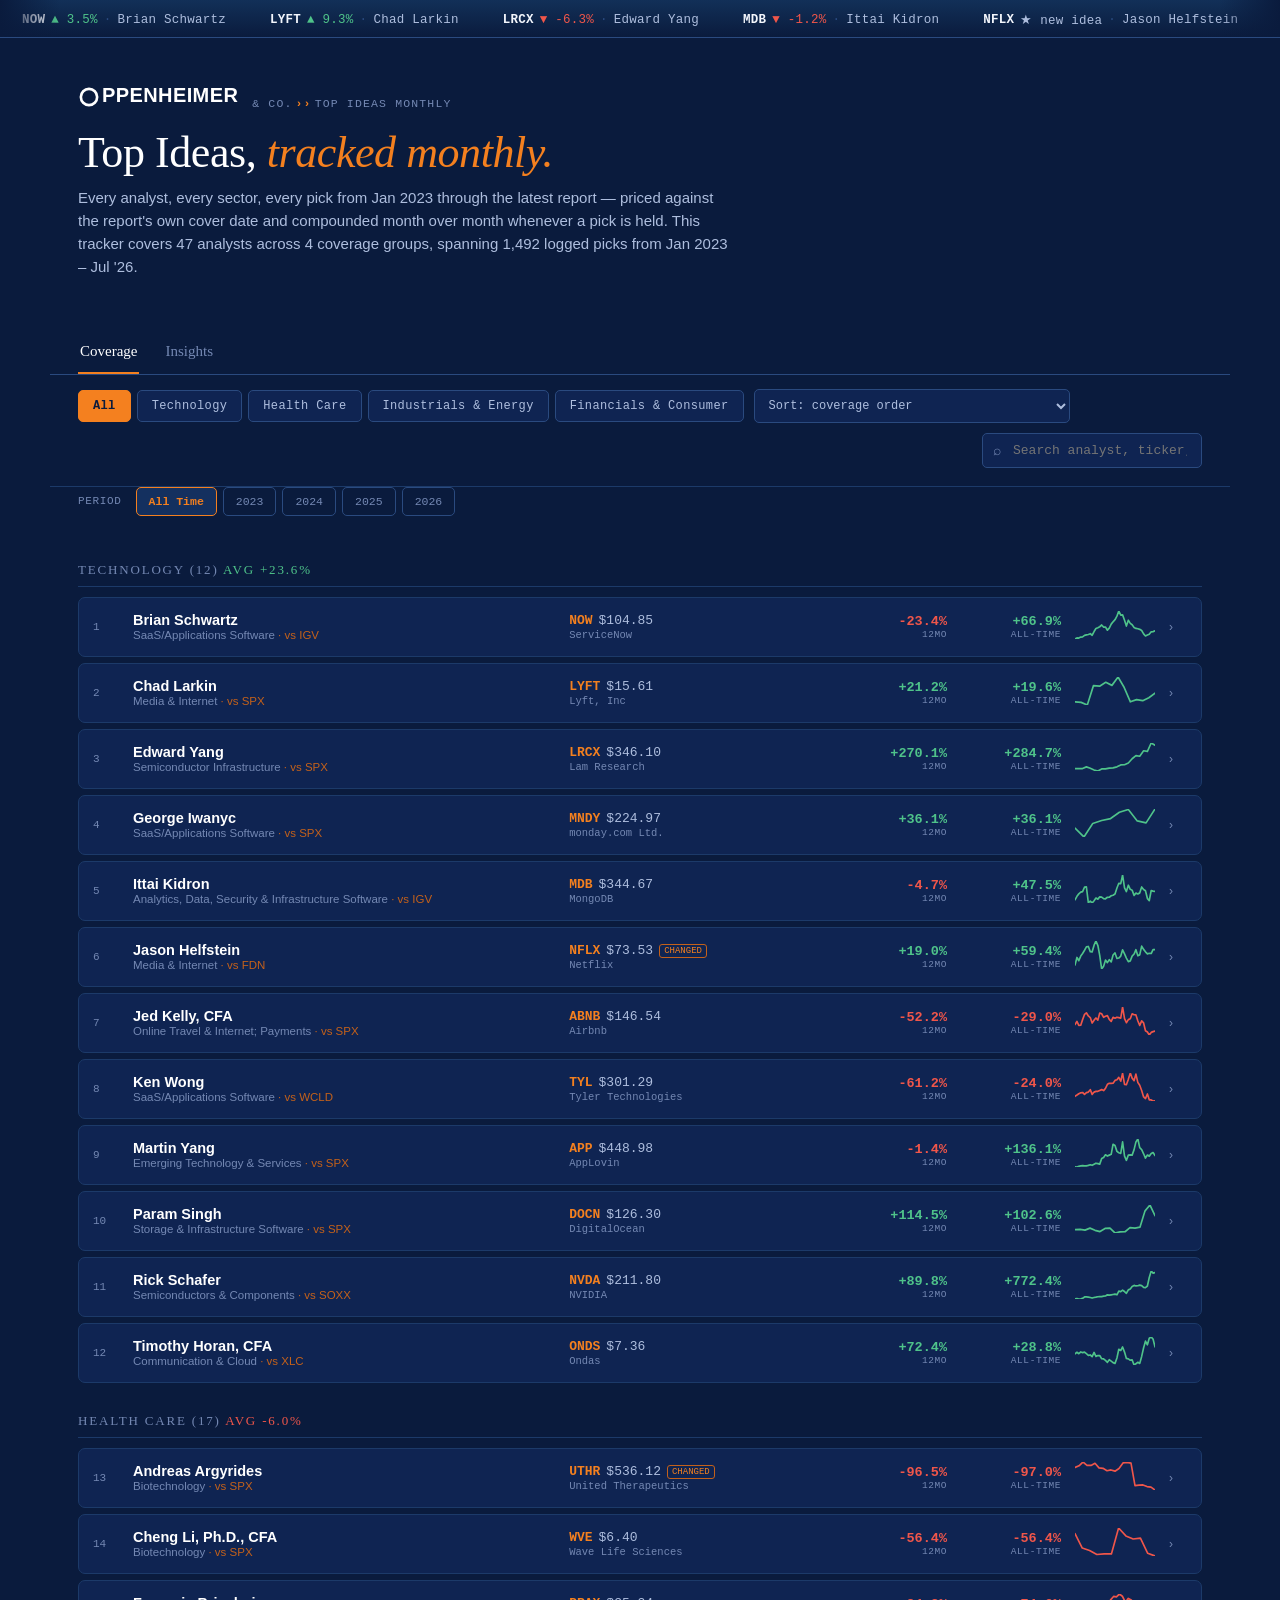
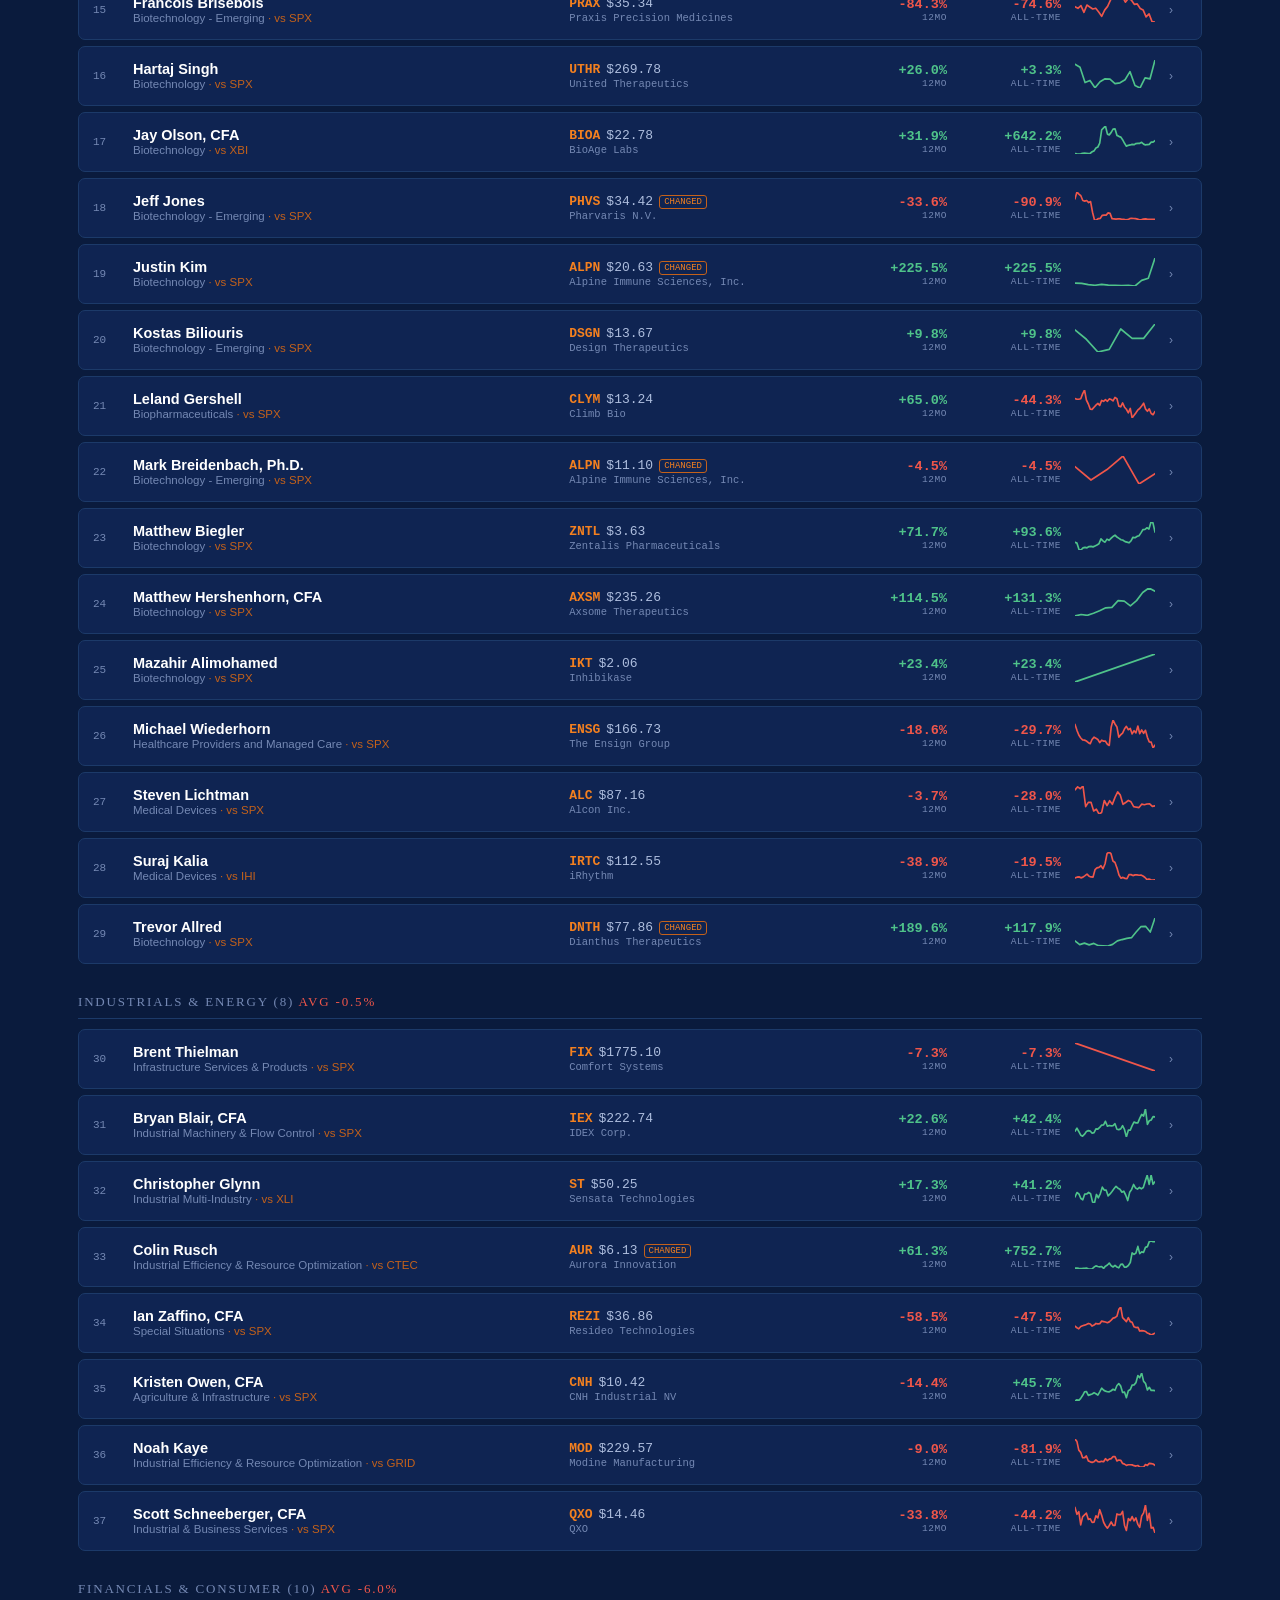
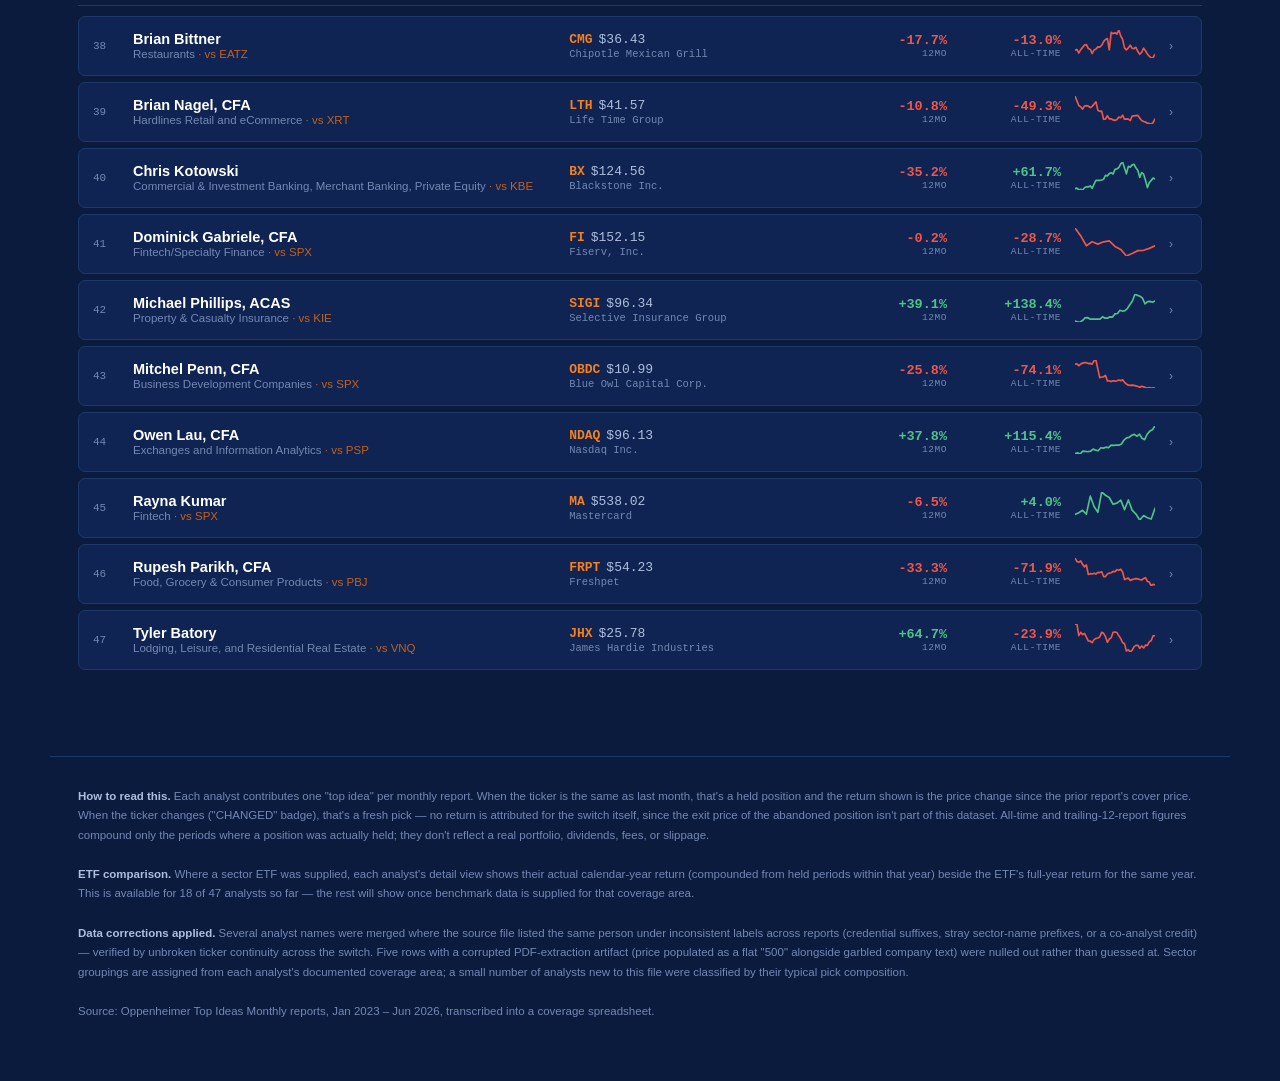
==== commit f60623b8: "Add report(s): incoming/Top Ideas - July 2026 (1).pdf" ====
--- a/index.html
+++ b/index.html
@@ -61,7 +61,7 @@
   Source: Oppenheimer Top Ideas Monthly reports, Jan 2023 – Jun 2026, transcribed into a coverage spreadsheet.
 </footer>
 
-<script id="raw-data" type="application/json">[{"analyst":"Brian Schwartz","sector_group":"TECHNOLOGY","sector_label":"SaaS/Applications Software","history":[{"report_key":"2023-01","report_label":"Jan-Feb 2023","date":"2023-01-13","ticker":"WDAY","company":"Workday, Inc.","price":167.15,"price_target":null,"return":null,"return_type":null,"new_pick":true,"exit_ticker":null},{"report_key":"2023-02","report_label":"Feb-Mar 2023","date":"2023-02-21","ticker":"WDAY","company":"Workday, Inc.","price":181.92,"price_target":null,"return":0.0884,"return_type":"held","new_pick":false,"exit_ticker":null},{"report_key":"2023-03","report_label":"Mar-Apr 2023","date":"2023-03-13","ticker":"WDAY","company":"Workday, Inc.","price":181.25,"price_target":null,"return":-0.0037,"return_type":"held","new_pick":false,"exit_ticker":null},{"report_key":"2023-04","report_label":"Apr-May 2023","date":"2023-04-14","ticker":"WDAY","company":"Workday, Inc.","price":194.04,"price_target":null,"return":0.0706,"return_type":"held","new_pick":false,"exit_ticker":null},{"report_key":"2023-05","report_label":"May-Jun 2023","date":"2023-05-24","ticker":"WDAY","company":"Workday, Inc.","price":196.19,"price_target":null,"return":0.0111,"return_type":"held","new_pick":false,"exit_ticker":null},{"report_key":"2023-06","report_label":"Jun-Jul 2023","date":"2023-06-14","ticker":"WDAY","company":"Workday, Inc.","price":217.31,"price_target":null,"return":0.1077,"return_type":"held","new_pick":false,"exit_ticker":null},{"report_key":"2023-07","report_label":"Jul-Aug 2023","date":"2023-07-14","ticker":"WDAY","company":"Workday, Inc.","price":223.91,"price_target":null,"return":0.0304,"return_type":"held","new_pick":false,"exit_ticker":null},{"report_key":"2023-08","report_label":"Aug-Sep 2023","date":"2023-08-23","ticker":"NOW","company":"ServiceNow Inc.","price":568.0,"price_target":null,"return":0.0282,"return_type":"exit","new_pick":true,"exit_ticker":"WDAY"},{"report_key":"2023-09","report_label":"Sep-Oct 2023","date":"2023-09-13","ticker":"NOW","company":"ServiceNow Inc.","price":591.38,"price_target":null,"return":0.0412,"return_type":"held","new_pick":false,"exit_ticker":null},{"report_key":"2023-10","report_label":"Oct-Nov 2023","date":"2023-10-23","ticker":"NOW","company":"ServiceNow Inc.","price":541.38,"price_target":null,"return":-0.0845,"return_type":"held","new_pick":false,"exit_ticker":null},{"report_key":"2023-11","report_label":"Nov-Dec 2023","date":"2023-11-28","ticker":"CRM","company":"Salesforce Inc.","price":224.92,"price_target":null,"return":0.2288,"return_type":"exit","new_pick":true,"exit_ticker":"NOW"},{"report_key":"2023-12","report_label":"Dec-Jan 2024","date":"2023-12-15","ticker":"CRM","company":"Salesforce Inc.","price":261.6,"price_target":null,"return":0.1631,"return_type":"held","new_pick":false,"exit_ticker":null},{"report_key":"2024-01","report_label":"Jan-Feb 2024","date":"2024-01-16","ticker":"CRM","company":"Salesforce Inc.","price":269.19,"price_target":null,"return":0.029,"return_type":"held","new_pick":false,"exit_ticker":null},{"report_key":"2024-02","report_label":"Feb-Mar 2024","date":"2024-02-13","ticker":"CRM","company":"Salesforce Inc.","price":281.15,"price_target":null,"return":0.0444,"return_type":"held","new_pick":false,"exit_ticker":null},{"report_key":"2024-03","report_label":"Mar-Apr 2024","date":"2024-03-18","ticker":"CRM","company":"Salesforce Inc.","price":300.51,"price_target":null,"return":0.0689,"return_type":"held","new_pick":false,"exit_ticker":null},{"report_key":"2024-04","report_label":"Apr-May 2024","date":"2024-04-16","ticker":"CRM","company":"Salesforce Inc.","price":277.41,"price_target":null,"return":-0.0769,"return_type":"held","new_pick":false,"exit_ticker":null},{"report_key":"2024-05","report_label":"May-Jun 2024","date":"2024-05-14","ticker":"CRM","company":"Salesforce Inc.","price":276.8,"price_target":null,"return":-0.0022,"return_type":"held","new_pick":false,"exit_ticker":null},{"report_key":"2024-06","report_label":"Jun-Jul 2024","date":"2024-06-21","ticker":"AGYS","company":"Agilysys, Inc.","price":98.44,"price_target":100.0,"return":-0.1286,"return_type":"exit","new_pick":true,"exit_ticker":"CRM"},{"report_key":"2024-07","report_label":"Jul-Aug 2024","date":"2024-07-19","ticker":"CWAN","company":"Clearw ater Analytics Holdings","price":20.04,"price_target":25.0,"return":0.0962,"return_type":"exit","new_pick":true,"exit_ticker":"AGYS"},{"report_key":"2024-08","report_label":"Aug-Sep 2024","date":"2024-08-15","ticker":"CWAN","company":"Clearw ater Analytics Holdings","price":23.57,"price_target":25.0,"return":0.1761,"return_type":"held","new_pick":false,"exit_ticker":null},{"report_key":"2024-09","report_label":"Sep-Oct 2024","date":"2024-09-23","ticker":"CWAN","company":"Clearw ater Analytics Holdings","price":25.66,"price_target":25.0,"return":0.0887,"return_type":"held","new_pick":false,"exit_ticker":null},{"report_key":"2024-10","report_label":"Oct-Nov 2024","date":"2024-10-18","ticker":"CWAN","company":"Clearw ater Analytics Holdings","price":27.4,"price_target":31.0,"return":0.0678,"return_type":"held","new_pick":false,"exit_ticker":null},{"report_key":"2024-11","report_label":"Nov-Dec 2024","date":"2024-11-15","ticker":"AGYS","company":"Agilysys, Inc.","price":121.19,"price_target":135.0,"return":0.1128,"return_type":"exit","new_pick":true,"exit_ticker":"CWAN"},{"report_key":"2024-12","report_label":"Dec-Jan 2025","date":"2024-12-16","ticker":"CRM","company":"Salesforce Inc.","price":357.23,"price_target":415.0,"return":0.1488,"return_type":"exit","new_pick":true,"exit_ticker":"AGYS"},{"report_key":"2025-01","report_label":"Jan-Feb 2025","date":"2025-01-15","ticker":"CRM","company":"Salesforce Inc.","price":321.16,"price_target":415.0,"return":-0.101,"return_type":"held","new_pick":false,"exit_ticker":null},{"report_key":"2025-02","report_label":"Feb-Mar 2025","date":"2025-02-14","ticker":"AGYS","company":"Agilysys, Inc.","price":87.28,"price_target":135.0,"return":0.005,"return_type":"exit","new_pick":true,"exit_ticker":"CRM"},{"report_key":"2025-03","report_label":"Mar-Apr 2025","date":"2025-03-14","ticker":"FRSH","company":"Freshworks Inc.","price":14.88,"price_target":24.0,"return":-0.1481,"return_type":"exit","new_pick":true,"exit_ticker":"AGYS"},{"report_key":"2025-04","report_label":"Apr-May 2025","date":"2025-04-21","ticker":"CRM","company":"Salesforce Inc.","price":236.26,"price_target":380.0,"return":-0.1888,"return_type":"exit","new_pick":true,"exit_ticker":"FRSH"},{"report_key":"2025-05","report_label":"May-Jun 2025","date":"2025-05-15","ticker":"CRM","company":"Salesforce Inc.","price":290.76,"price_target":380.0,"return":0.2307,"return_type":"held","new_pick":false,"exit_ticker":null},{"report_key":"2025-06","report_label":"Jun-Jul 2025","date":"2025-06-16","ticker":"CWAN","company":"Clearw ater Analytics Holdings","price":22.18,"price_target":36.0,"return":-0.1015,"return_type":"exit","new_pick":true,"exit_ticker":"CRM"},{"report_key":"2025-07","report_label":"Jul-Aug 2025","date":"2025-07-21","ticker":"CWAN","company":"Clearw ater Analytics Holdings","price":21.12,"price_target":36.0,"return":-0.0478,"return_type":"held","new_pick":false,"exit_ticker":null},{"report_key":"2025-08","report_label":"Aug-Sep 2025","date":"2025-08-12","ticker":"MSFT","company":"Microsoft Corporation","price":529.24,"price_target":630.0,"return":-0.1027,"return_type":"exit","new_pick":true,"exit_ticker":"CWAN"},{"report_key":"2025-09","report_label":"Sep-Oct 2025","date":"2025-09-17","ticker":"MNDY","company":"Monday.com","price":193.49,"price_target":300.0,"return":-0.0424,"return_type":"exit","new_pick":true,"exit_ticker":"MSFT"},{"report_key":"2025-10","report_label":"Oct-Nov 2025","date":"2025-10-22","ticker":"MSFT","company":"Microsoft Corporation","price":520.54,"price_target":630.0,"return":-0.0145,"return_type":"exit","new_pick":true,"exit_ticker":"MNDY"},{"report_key":"2025-11","report_label":"Nov-Dec 2025","date":"2025-11-17","ticker":"MSFT","company":"Microsoft Corporation","price":507.49,"price_target":630.0,"return":-0.0251,"return_type":"held","new_pick":false,"exit_ticker":null},{"report_key":"2025-12","report_label":"Dec-Jan 2026","date":"2025-12-11","ticker":"CRM","company":"Salesforce Inc.","price":262.35,"price_target":300.0,"return":-0.0516,"return_type":"exit","new_pick":true,"exit_ticker":"MSFT"},{"report_key":"2026-01","report_label":"Jan-Feb 2026","date":"2026-01-20","ticker":"MSFT","company":"Microsoft","price":454.52,"price_target":630.0,"return":-0.1654,"return_type":"exit","new_pick":true,"exit_ticker":"CRM"},{"report_key":"2026-02","report_label":"Feb-Mar 2026","date":"2026-02-13","ticker":"NOW","company":"ServiceNow","price":107.08,"price_target":175.0,"return":-0.121,"return_type":"exit","new_pick":true,"exit_ticker":"MSFT"},{"report_key":"2026-03","report_label":"Mar-Apr 2026","date":"2026-03-13","ticker":"ORCL","company":"Oracle","price":155.11,"price_target":210.0,"return":0.0611,"return_type":"exit","new_pick":true,"exit_ticker":"NOW"},{"report_key":"2026-04","report_label":"Apr-May 2026","date":"2026-04-14","ticker":"ORCL","company":"Oracle","price":163.0,"price_target":210.0,"return":0.0509,"return_type":"held","new_pick":false,"exit_ticker":null},{"report_key":"2026-05","report_label":"May-Jun 2026","date":"2026-05-18","ticker":"ORCL","company":"Oracle","price":186.61,"price_target":235.0,"return":0.1448,"return_type":"held","new_pick":false,"exit_ticker":null},{"report_key":"2026-06","report_label":"Jun-Jul 2026","date":"2026-06-16","ticker":"NOW","company":"ServiceNow","price":101.33,"price_target":130.0,"return":0.0092,"return_type":"exit","new_pick":true,"exit_ticker":"ORCL"}],"cum":[1.0,1.0884,1.0844,1.1609,1.1738,1.3002,1.3398,1.3775,1.4343,1.3131,1.6135,1.8767,1.9311,2.0169,2.1558,1.9901,1.9857,1.7303,1.8968,2.2308,2.4287,2.5933,2.8859,3.3153,2.9804,2.9953,2.5517,2.07,2.5475,2.2889,2.1795,1.9557,1.8728,1.8456,1.7993,1.7064,1.4242,1.2519,1.3284,1.396,1.5981,1.6128],"total_return":61.3,"etf":"IGV","etf_label":"Enterprise Software","etf_returns":{"2023":58.47,"2024":23.4,"2025":5.62,"2026":-11.55},"spx_returns":{"2023":26.29,"2024":25.02,"2025":17.88,"2026":10.79},"trailing_return":-29.5,"year_returns":{"2023":87.7,"2024":76.7,"2025":-48.5,"2026":-5.5},"latest_ticker":"NOW","latest_price":101.33,"latest_date":"2026-06-16","num_picks":42},{"analyst":"Chad Larkin","sector_group":"TECHNOLOGY","sector_label":"Media & Internet","history":[{"report_key":"2025-06","report_label":"Jun-Jul 2025","date":"2025-06-16","ticker":"LYFT","company":"Lyft, Inc.","price":14.97,"price_target":17.0,"return":null,"return_type":null,"new_pick":true,"exit_ticker":null},{"report_key":"2025-07","report_label":"Jul-Aug 2025","date":"2025-07-21","ticker":"LYFT","company":"Lyft, Inc.","price":14.77,"price_target":20.0,"return":-0.0134,"return_type":"held","new_pick":false,"exit_ticker":null},{"report_key":"2025-08","report_label":"Aug-Sep 2025","date":"2025-08-12","ticker":"LYFT","company":"Lyft, Inc.","price":13.88,"price_target":17.0,"return":-0.0603,"return_type":"held","new_pick":false,"exit_ticker":null},{"report_key":"2025-09","report_label":"Sep-Oct 2025","date":"2025-09-17","ticker":"LYFT","company":"Lyft","price":20.44,"price_target":24.0,"return":0.4726,"return_type":"held","new_pick":false,"exit_ticker":null},{"report_key":"2025-10","report_label":"Oct-Nov 2025","date":"2025-10-22","ticker":"LYFT","company":"Lyft, Inc.","price":20.26,"price_target":24.0,"return":-0.0088,"return_type":"held","new_pick":false,"exit_ticker":null},{"report_key":"2025-11","report_label":"Nov-Dec 2025","date":"2025-11-17","ticker":"LYFT","company":"Lyft, Inc.","price":21.58,"price_target":26.0,"return":0.0652,"return_type":"held","new_pick":false,"exit_ticker":null},{"report_key":"2025-12","report_label":"Dec-Jan 2026","date":"2025-12-11","ticker":"RKT","company":"Rocket Companies","price":19.36,"price_target":25.0,"return":-0.0491,"return_type":"exit","new_pick":true,"exit_ticker":"LYFT"},{"report_key":"2026-01","report_label":"Jan-Feb 2026","date":"2026-01-20","ticker":"RKT","company":"Rocket Companies","price":22.05,"price_target":25.0,"return":0.1389,"return_type":"held","new_pick":false,"exit_ticker":null},{"report_key":"2026-02","report_label":"Feb-Mar 2026","date":"2026-02-13","ticker":"RKT","company":"Rocket Companies","price":18.68,"price_target":25.0,"return":-0.1528,"return_type":"held","new_pick":false,"exit_ticker":null},{"report_key":"2026-03","report_label":"Mar-Apr 2026","date":"2026-03-13","ticker":"LYFT","company":"Lyft, Inc","price":13.07,"price_target":26.0,"return":-0.243,"return_type":"exit","new_pick":true,"exit_ticker":"RKT"},{"report_key":"2026-04","report_label":"Apr-May 2026","date":"2026-04-14","ticker":"LYFT","company":"Lyft, Inc","price":13.71,"price_target":26.0,"return":0.049,"return_type":"held","new_pick":false,"exit_ticker":null},{"report_key":"2026-05","report_label":"May-Jun 2026","date":"2026-05-18","ticker":"LYFT","company":"Lyft, Inc","price":13.37,"price_target":20.0,"return":-0.0248,"return_type":"held","new_pick":false,"exit_ticker":null},{"report_key":"2026-06","report_label":"Jun-Jul 2026","date":"2026-06-16","ticker":"LYFT","company":"Lyft, Inc","price":14.28,"price_target":20.0,"return":0.0681,"return_type":"held","new_pick":false,"exit_ticker":null}],"cum":[1.0,0.9866,0.9271,1.3653,1.3532,1.4415,1.3707,1.5611,1.3226,1.0012,1.0502,1.0242,1.0939],"total_return":9.4,"etf":null,"etf_label":null,"etf_returns":null,"spx_returns":{"2023":26.29,"2024":25.02,"2025":17.88,"2026":10.79},"trailing_return":9.4,"year_returns":{"2023":null,"2024":null,"2025":37.1,"2026":-20.2},"latest_ticker":"LYFT","latest_price":14.28,"latest_date":"2026-06-16","num_picks":13},{"analyst":"Edward Yang","sector_group":"TECHNOLOGY","sector_label":"Semiconductor Infrastructure","history":[{"report_key":"2024-10","report_label":"Oct-Nov 2024","date":"2024-10-18","ticker":"ONTO","company":null,"price":null,"price_target":260.0,"return":null,"return_type":null,"new_pick":true,"exit_ticker":null},{"report_key":"2024-11","report_label":"Nov-Dec 2024","date":"2024-11-15","ticker":"ONTO","company":null,"price":null,"price_target":275.0,"return":null,"return_type":null,"new_pick":false,"exit_ticker":null},{"report_key":"2024-12","report_label":"Dec-Jan 2025","date":"2024-12-16","ticker":"ONTO","company":"Onto Innovation Inc.","price":170.55,"price_target":275.0,"return":null,"return_type":null,"new_pick":false,"exit_ticker":null},{"report_key":"2025-01","report_label":"Jan-Feb 2025","date":"2025-01-15","ticker":"ONTO","company":"Onto Innovation Inc.","price":204.67,"price_target":275.0,"return":0.2001,"return_type":"held","new_pick":false,"exit_ticker":null},{"report_key":"2025-02","report_label":"Feb-Mar 2025","date":"2025-02-14","ticker":"ONTO","company":"Onto Innovation Inc.","price":176.55,"price_target":275.0,"return":-0.1374,"return_type":"held","new_pick":false,"exit_ticker":null},{"report_key":"2025-03","report_label":"Mar-Apr 2025","date":"2025-03-14","ticker":"KLAC","company":"KLA Corp.","price":713.0,"price_target":850.0,"return":-0.2144,"return_type":"exit","new_pick":true,"exit_ticker":"ONTO"},{"report_key":"2025-04","report_label":"Apr-May 2025","date":"2025-04-21","ticker":"LRCX","company":"Lam Research Corporation","price":62.39,"price_target":80.0,"return":-0.137,"return_type":"exit","new_pick":true,"exit_ticker":"KLAC"},{"report_key":"2025-05","report_label":"May-Jun 2025","date":"2025-05-15","ticker":"ONTO","company":"Onto Innovation Inc.","price":98.04,"price_target":130.0,"return":0.3482,"return_type":"exit","new_pick":true,"exit_ticker":"LRCX"},{"report_key":"2025-06","report_label":"Jun-Jul 2025","date":"2025-06-16","ticker":"LRCX","company":"Lam Research Corporation","price":93.41,"price_target":110.0,"return":0.0085,"return_type":"exit","new_pick":true,"exit_ticker":"ONTO"},{"report_key":"2025-07","report_label":"Jul-Aug 2025","date":"2025-07-21","ticker":"LRCX","company":"Lam Research Corporation","price":101.74,"price_target":110.0,"return":0.0892,"return_type":"held","new_pick":false,"exit_ticker":null},{"report_key":"2025-08","report_label":"Aug-Sep 2025","date":"2025-08-12","ticker":"LRCX","company":"Lam Research Corporation","price":105.28,"price_target":120.0,"return":0.0348,"return_type":"held","new_pick":false,"exit_ticker":null},{"report_key":"2025-09","report_label":"Sep-Oct 2025","date":"2025-09-17","ticker":"LRCX","company":"Lam Research","price":119.21,"price_target":120.0,"return":0.1323,"return_type":"held","new_pick":false,"exit_ticker":null},{"report_key":"2025-10","report_label":"Oct-Nov 2025","date":"2025-10-22","ticker":"ONTO","company":"Onto Innovation Inc.","price":125.48,"price_target":180.0,"return":0.1807,"return_type":"exit","new_pick":true,"exit_ticker":"LRCX"},{"report_key":"2025-11","report_label":"Nov-Dec 2025","date":"2025-11-17","ticker":"LRCX","company":"Lam Research Corporation","price":147.46,"price_target":200.0,"return":0.0145,"return_type":"exit","new_pick":true,"exit_ticker":"ONTO"},{"report_key":"2025-12","report_label":"Dec-Jan 2026","date":"2025-12-11","ticker":"LRCX","company":"Lam Research Corporation","price":168.71,"price_target":200.0,"return":0.1441,"return_type":"held","new_pick":false,"exit_ticker":null},{"report_key":"2026-01","report_label":"Jan-Feb 2026","date":"2026-01-20","ticker":"Q","company":"Qnity Electronics","price":95.13,"price_target":100.0,"return":0.3158,"return_type":"exit","new_pick":true,"exit_ticker":"LRCX"},{"report_key":"2026-02","report_label":"Feb-Mar 2026","date":"2026-02-13","ticker":"KLAC","company":"KLA Corp","price":1464.13,"price_target":1800.0,"return":0.1727,"return_type":"exit","new_pick":true,"exit_ticker":"Q"},{"report_key":"2026-03","report_label":"Mar-Apr 2026","date":"2026-03-13","ticker":"KLAC","company":"KLA Corp","price":1418.64,"price_target":1900.0,"return":-0.0311,"return_type":"held","new_pick":false,"exit_ticker":null},{"report_key":"2026-04","report_label":"Apr-May 2026","date":"2026-04-14","ticker":"KLAC","company":"KLA Corp","price":1795.91,"price_target":1900.0,"return":0.2659,"return_type":"held","new_pick":false,"exit_ticker":null},{"report_key":"2026-05","report_label":"May-Jun 2026","date":"2026-05-18","ticker":"LRCX","company":"Lam Research","price":277.96,"price_target":330.0,"return":-0.022,"return_type":"exit","new_pick":true,"exit_ticker":"KLAC"},{"report_key":"2026-06","report_label":"Jun-Jul 2026","date":"2026-06-16","ticker":"LRCX","company":"Lam Research","price":369.34,"price_target":400.0,"return":0.3288,"return_type":"held","new_pick":false,"exit_ticker":null}],"cum":[1.0,1.0,1.0,1.2001,1.0352,0.8133,0.7018,0.9462,0.9543,1.0394,1.0756,1.2179,1.4379,1.4588,1.669,2.196,2.5753,2.4952,3.1587,3.0892,4.1049],"total_return":310.5,"etf":null,"etf_label":null,"etf_returns":null,"spx_returns":{"2023":26.29,"2024":25.02,"2025":17.88,"2026":10.79},"trailing_return":330.2,"year_returns":{"2023":null,"2024":null,"2025":66.9,"2026":146.0},"latest_ticker":"LRCX","latest_price":369.34,"latest_date":"2026-06-16","num_picks":21},{"analyst":"George Iwanyc","sector_group":"TECHNOLOGY","sector_label":"SaaS/Applications Software","history":[{"report_key":"2023-09","report_label":"Sep-Oct 2023","date":"2023-09-13","ticker":"MNDY","company":"monday.com Ltd.","price":165.36,"price_target":null,"return":null,"return_type":null,"new_pick":true,"exit_ticker":null},{"report_key":"2023-10","report_label":"Oct-Nov 2023","date":"2023-10-23","ticker":"MNDY","company":"monday.com Ltd.","price":137.77,"price_target":null,"return":-0.1668,"return_type":"held","new_pick":false,"exit_ticker":null},{"report_key":"2023-11","report_label":"Nov-Dec 2023","date":"2023-11-28","ticker":"MNDY","company":"monday.com Ltd.","price":179.85,"price_target":null,"return":0.3054,"return_type":"held","new_pick":false,"exit_ticker":null},{"report_key":"2023-12","report_label":"Dec-Jan 2024","date":"2023-12-15","ticker":"MNDY","company":"monday.com Ltd.","price":189.07,"price_target":null,"return":0.0513,"return_type":"held","new_pick":false,"exit_ticker":null},{"report_key":"2024-01","report_label":"Jan-Feb 2024","date":"2024-01-16","ticker":"MNDY","company":"monday.com Ltd.","price":195.19,"price_target":null,"return":0.0324,"return_type":"held","new_pick":false,"exit_ticker":null},{"report_key":"2024-02","report_label":"Feb-Mar 2024","date":"2024-02-13","ticker":"MNDY","company":"monday.com Ltd.","price":215.11,"price_target":null,"return":0.1021,"return_type":"held","new_pick":false,"exit_ticker":null},{"report_key":"2024-03","report_label":"Mar-Apr 2024","date":"2024-03-18","ticker":"MNDY","company":"monday.com Ltd.","price":223.22,"price_target":null,"return":0.0377,"return_type":"held","new_pick":false,"exit_ticker":null},{"report_key":"2024-04","report_label":"Apr-May 2024","date":"2024-04-16","ticker":"MNDY","company":"monday.com Ltd.","price":187.92,"price_target":null,"return":-0.1581,"return_type":"held","new_pick":false,"exit_ticker":null},{"report_key":"2024-05","report_label":"May-Jun 2024","date":"2024-05-14","ticker":"MNDY","company":"monday.com Ltd.","price":181.86,"price_target":null,"return":-0.0322,"return_type":"held","new_pick":false,"exit_ticker":null},{"report_key":"2024-06","report_label":"Jun-Jul 2024","date":"2024-06-21","ticker":"MNDY","company":"monday.com Ltd.","price":224.97,"price_target":250.0,"return":0.2371,"return_type":"held","new_pick":false,"exit_ticker":null}],"cum":[1.0,0.8332,1.0877,1.1435,1.1805,1.301,1.3501,1.1366,1.1,1.3609],"total_return":36.1,"etf":null,"etf_label":null,"etf_returns":null,"spx_returns":{"2023":26.29,"2024":25.02,"2025":17.88,"2026":10.79},"trailing_return":36.1,"year_returns":{"2023":14.3,"2024":19.0,"2025":null,"2026":null},"latest_ticker":"MNDY","latest_price":224.97,"latest_date":"2024-06-21","num_picks":10},{"analyst":"Ittai Kidron","sector_group":"TECHNOLOGY","sector_label":"Analytics, Data, Security & Infrastructure Software","history":[{"report_key":"2023-01","report_label":"Jan-Feb 2023","date":"2023-01-13","ticker":"PANW","company":"Palo Alto Networks Inc.","price":138.86,"price_target":null,"return":null,"return_type":null,"new_pick":true,"exit_ticker":null},{"report_key":"2023-02","report_label":"Feb-Mar 2023","date":"2023-02-21","ticker":"PANW","company":"Palo Alto Networks Inc.","price":166.89,"price_target":null,"return":0.2019,"return_type":"held","new_pick":false,"exit_ticker":null},{"report_key":"2023-03","report_label":"Mar-Apr 2023","date":"2023-03-13","ticker":"PANW","company":"Palo Alto Networks Inc.","price":185.9,"price_target":null,"return":0.1139,"return_type":"held","new_pick":false,"exit_ticker":null},{"report_key":"2023-04","report_label":"Apr-May 2023","date":"2023-04-14","ticker":"PANW","company":"Palo Alto Networks Inc.","price":199.44,"price_target":null,"return":0.0728,"return_type":"held","new_pick":false,"exit_ticker":null},{"report_key":"2023-05","report_label":"May-Jun 2023","date":"2023-05-24","ticker":"PANW","company":"Palo Alto Networks Inc.","price":204.31,"price_target":null,"return":0.0244,"return_type":"held","new_pick":false,"exit_ticker":null},{"report_key":"2023-06","report_label":"Jun-Jul 2023","date":"2023-06-14","ticker":"PANW","company":"Palo Alto Networks Inc.","price":238.56,"price_target":null,"return":0.1676,"return_type":"held","new_pick":false,"exit_ticker":null},{"report_key":"2023-07","report_label":"Jul-Aug 2023","date":"2023-07-14","ticker":"PANW","company":"Palo Alto Networks Inc.","price":241.26,"price_target":null,"return":0.0113,"return_type":"held","new_pick":false,"exit_ticker":null},{"report_key":"2023-08","report_label":"Aug-Sep 2023","date":"2023-08-23","ticker":"TEAM","company":"Atlassian Corporation Plc","price":191.69,"price_target":null,"return":-0.5116,"return_type":"exit","new_pick":true,"exit_ticker":"PANW"},{"report_key":"2023-09","report_label":"Sep-Oct 2023","date":"2023-09-13","ticker":"TEAM","company":"Atlassian Corporation Plc","price":208.89,"price_target":null,"return":0.0897,"return_type":"held","new_pick":false,"exit_ticker":null},{"report_key":"2023-10","report_label":"Oct-Nov 2023","date":"2023-10-23","ticker":"SNOW","company":"Snow flake Inc.","price":148.59,"price_target":null,"return":-0.1098,"return_type":"exit","new_pick":true,"exit_ticker":"TEAM"},{"report_key":"2023-11","report_label":"Nov-Dec 2023","date":"2023-11-28","ticker":"SNOW","company":"Snow flake Inc.","price":171.55,"price_target":null,"return":0.1545,"return_type":"held","new_pick":false,"exit_ticker":null},{"report_key":"2023-12","report_label":"Dec-Jan 2024","date":"2023-12-15","ticker":"SNOW","company":"Snow flake Inc.","price":199.01,"price_target":null,"return":0.1601,"return_type":"held","new_pick":false,"exit_ticker":null},{"report_key":"2024-01","report_label":"Jan-Feb 2024","date":"2024-01-16","ticker":"CRWD","company":"Crow dStrike Holdings, Inc.","price":286.29,"price_target":null,"return":-0.0552,"return_type":"exit","new_pick":true,"exit_ticker":"SNOW"},{"report_key":"2024-02","report_label":"Feb-Mar 2024","date":"2024-02-13","ticker":"CYBR","company":"CyberArk Softw are Ltd.","price":263.9,"price_target":null,"return":0.1263,"return_type":"exit","new_pick":true,"exit_ticker":"CRWD"},{"report_key":"2024-03","report_label":"Mar-Apr 2024","date":"2024-03-18","ticker":"CYBR","company":"CyberArk Softw are Ltd.","price":260.92,"price_target":null,"return":-0.0113,"return_type":"held","new_pick":false,"exit_ticker":null},{"report_key":"2024-04","report_label":"Apr-May 2024","date":"2024-04-16","ticker":"CYBR","company":"CyberArk Softw are Ltd.","price":239.97,"price_target":null,"return":-0.0803,"return_type":"held","new_pick":false,"exit_ticker":null},{"report_key":"2024-05","report_label":"May-Jun 2024","date":"2024-05-14","ticker":"CYBR","company":"CyberArk Softw are Ltd.","price":238.3,"price_target":null,"return":-0.007,"return_type":"held","new_pick":false,"exit_ticker":null},{"report_key":"2024-06","report_label":"Jun-Jul 2024","date":"2024-06-21","ticker":"CYBR","company":"CyberArk Softw are Ltd.","price":258.0,"price_target":310.0,"return":0.0827,"return_type":"held","new_pick":false,"exit_ticker":null},{"report_key":"2024-07","report_label":"Jul-Aug 2024","date":"2024-07-19","ticker":"CYBR","company":"CyberArk Softw are Ltd.","price":259.63,"price_target":310.0,"return":0.0063,"return_type":"held","new_pick":false,"exit_ticker":null},{"report_key":"2024-08","report_label":"Aug-Sep 2024","date":"2024-08-15","ticker":"CYBR","company":"CyberArk Softw are Ltd.","price":276.4,"price_target":310.0,"return":0.0646,"return_type":"held","new_pick":false,"exit_ticker":null},{"report_key":"2024-09","report_label":"Sep-Oct 2024","date":"2024-09-23","ticker":"CYBR","company":"CyberArk Softw are Ltd.","price":284.19,"price_target":310.0,"return":0.0282,"return_type":"held","new_pick":false,"exit_ticker":null},{"report_key":"2024-10","report_label":"Oct-Nov 2024","date":"2024-10-18","ticker":"TEAM","company":"Atlassian Corporation Plc","price":191.7,"price_target":230.0,"return":0.0556,"return_type":"exit","new_pick":true,"exit_ticker":"CYBR"},{"report_key":"2024-11","report_label":"Nov-Dec 2024","date":"2024-11-15","ticker":"TEAM","company":"Atlassian Corporation Plc","price":240.04,"price_target":270.0,"return":0.2522,"return_type":"held","new_pick":false,"exit_ticker":null},{"report_key":"2024-12","report_label":"Dec-Jan 2025","date":"2024-12-16","ticker":"OKTA","company":"Okta, Inc.","price":84.76,"price_target":125.0,"return":0.1585,"return_type":"exit","new_pick":true,"exit_ticker":"TEAM"},{"report_key":"2025-01","report_label":"Jan-Feb 2025","date":"2025-01-15","ticker":"TEAM","company":"Atlassian Corporation Plc","price":250.03,"price_target":300.0,"return":-0.0066,"return_type":"exit","new_pick":true,"exit_ticker":"OKTA"},{"report_key":"2025-02","report_label":"Feb-Mar 2025","date":"2025-02-14","ticker":"TEAM","company":"Atlassian Corporation Plc","price":313.1,"price_target":380.0,"return":0.2522,"return_type":"held","new_pick":false,"exit_ticker":null},{"report_key":"2025-03","report_label":"Mar-Apr 2025","date":"2025-03-14","ticker":"S","company":"SentinelOne","price":18.51,"price_target":32.0,"return":-0.3023,"return_type":"exit","new_pick":true,"exit_ticker":"TEAM"},{"report_key":"2025-04","report_label":"Apr-May 2025","date":"2025-04-21","ticker":"S","company":"SentinelOne","price":16.17,"price_target":28.0,"return":-0.1264,"return_type":"held","new_pick":false,"exit_ticker":null},{"report_key":"2025-05","report_label":"May-Jun 2025","date":"2025-05-15","ticker":"S","company":"SentinelOne","price":20.12,"price_target":28.0,"return":0.2443,"return_type":"held","new_pick":false,"exit_ticker":null},{"report_key":"2025-06","report_label":"Jun-Jul 2025","date":"2025-06-16","ticker":"TEAM","company":"Atlassian Corporation Plc","price":200.32,"price_target":300.0,"return":-0.1257,"return_type":"exit","new_pick":true,"exit_ticker":"S"},{"report_key":"2025-07","report_label":"Jul-Aug 2025","date":"2025-07-21","ticker":"TEAM","company":"Atlassian Corporation Plc","price":194.36,"price_target":275.0,"return":-0.0298,"return_type":"held","new_pick":false,"exit_ticker":null},{"report_key":"2025-08","report_label":"Aug-Sep 2025","date":"2025-08-12","ticker":"TEAM","company":"Atlassian Corporation Plc","price":158.0,"price_target":275.0,"return":-0.1871,"return_type":"held","new_pick":false,"exit_ticker":null},{"report_key":"2025-09","report_label":"Sep-Oct 2025","date":"2025-09-17","ticker":"TEAM","company":"Atlassian","price":173.87,"price_target":275.0,"return":0.1004,"return_type":"held","new_pick":false,"exit_ticker":null},{"report_key":"2025-10","report_label":"Oct-Nov 2025","date":"2025-10-22","ticker":"MDB","company":"MongoDB, Inc.","price":325.1,"price_target":385.0,"return":-0.0344,"return_type":"exit","new_pick":true,"exit_ticker":"TEAM"},{"report_key":"2025-11","report_label":"Nov-Dec 2025","date":"2025-11-17","ticker":"MDB","company":"MongoDB, Inc.","price":339.6,"price_target":385.0,"return":0.0446,"return_type":"held","new_pick":false,"exit_ticker":null},{"report_key":"2025-12","report_label":"Dec-Jan 2026","date":"2025-12-11","ticker":"MDB","company":"MongoDB, Inc.","price":420.39,"price_target":450.0,"return":0.2379,"return_type":"held","new_pick":false,"exit_ticker":null},{"report_key":"2026-01","report_label":"Jan-Feb 2026","date":"2026-01-20","ticker":"MDB","company":"MongoDB","price":384.82,"price_target":490.0,"return":-0.0846,"return_type":"held","new_pick":false,"exit_ticker":null},{"report_key":"2026-02","report_label":"Feb-Mar 2026","date":"2026-02-13","ticker":"MDB","company":"MongoDB","price":368.4,"price_target":425.0,"return":-0.0427,"return_type":"held","new_pick":false,"exit_ticker":null},{"report_key":"2026-03","report_label":"Mar-Apr 2026","date":"2026-03-13","ticker":"MDB","company":"MongoDB","price":260.5,"price_target":375.0,"return":-0.2929,"return_type":"held","new_pick":false,"exit_ticker":null},{"report_key":"2026-04","report_label":"Apr-May 2026","date":"2026-04-14","ticker":"TWLO","company":"Twilio","price":124.0,"price_target":170.0,"return":-0.1033,"return_type":"exit","new_pick":true,"exit_ticker":"MDB"},{"report_key":"2026-05","report_label":"May-Jun 2026","date":"2026-05-18","ticker":"TWLO","company":"Twilio","price":197.68,"price_target":235.0,"return":0.5942,"return_type":"held","new_pick":false,"exit_ticker":null},{"report_key":"2026-06","report_label":"Jun-Jul 2026","date":"2026-06-16","ticker":"MDB","company":"MongoDB","price":348.81,"price_target":410.0,"return":-0.0253,"return_type":"exit","new_pick":true,"exit_ticker":"TWLO"}],"cum":[1.0,1.2019,1.3388,1.4363,1.4713,1.7179,1.7373,0.8485,0.9246,0.8231,0.9503,1.1024,1.0415,1.1731,1.1598,1.0667,1.0592,1.1468,1.1541,1.2286,1.2633,1.3335,1.6698,1.9345,1.9217,2.4063,1.6789,1.4667,1.825,1.5956,1.5481,1.2584,1.3848,1.3371,1.3968,1.729,1.5828,1.5152,1.0714,0.9607,1.5316,1.4928],"total_return":49.3,"etf":"IGV","etf_label":"Data Analytics","etf_returns":{"2023":58.47,"2024":23.4,"2025":5.62,"2026":-11.55},"spx_returns":{"2023":26.29,"2024":25.02,"2025":17.88,"2026":10.79},"trailing_return":-6.4,"year_returns":{"2023":10.2,"2024":75.5,"2025":-10.6,"2026":-13.7},"latest_ticker":"MDB","latest_price":348.81,"latest_date":"2026-06-16","num_picks":42},{"analyst":"Jason Helfstein","sector_group":"TECHNOLOGY","sector_label":"Media & Internet","history":[{"report_key":"2023-01","report_label":"Jan-Feb 2023","date":"2023-01-13","ticker":"ROKU","company":"Roku, Inc.","price":50.82,"price_target":null,"return":null,"return_type":null,"new_pick":true,"exit_ticker":null},{"report_key":"2023-02","report_label":"Feb-Mar 2023","date":"2023-02-21","ticker":"UBER","company":"Uber Technologies, Inc.","price":34.2,"price_target":null,"return":0.2914,"return_type":"exit","new_pick":true,"exit_ticker":"ROKU"},{"report_key":"2023-03","report_label":"Mar-Apr 2023","date":"2023-03-13","ticker":"NFLX","company":"Netflix, Inc.","price":293.51,"price_target":null,"return":-0.0988,"return_type":"exit","new_pick":true,"exit_ticker":"UBER"},{"report_key":"2023-04","report_label":"Apr-May 2023","date":"2023-04-14","ticker":"NFLX","company":"Netflix, Inc.","price":338.63,"price_target":null,"return":0.1537,"return_type":"held","new_pick":false,"exit_ticker":null},{"report_key":"2023-05","report_label":"May-Jun 2023","date":"2023-05-24","ticker":"UBER","company":"Uber Technologies, Inc.","price":37.96,"price_target":null,"return":0.0774,"return_type":"exit","new_pick":true,"exit_ticker":"NFLX"},{"report_key":"2023-06","report_label":"Jun-Jul 2023","date":"2023-06-14","ticker":"UBER","company":"Uber Technologies, Inc.","price":41.27,"price_target":null,"return":0.0872,"return_type":"held","new_pick":false,"exit_ticker":null},{"report_key":"2023-07","report_label":"Jul-Aug 2023","date":"2023-07-14","ticker":"UBER","company":"Uber Technologies, Inc.","price":44.75,"price_target":null,"return":0.0843,"return_type":"held","new_pick":false,"exit_ticker":null},{"report_key":"2023-08","report_label":"Aug-Sep 2023","date":"2023-08-23","ticker":"ETSY","company":"Etsy, Inc.","price":73.08,"price_target":null,"return":0.0087,"return_type":"exit","new_pick":true,"exit_ticker":"UBER"},{"report_key":"2023-09","report_label":"Sep-Oct 2023","date":"2023-09-13","ticker":"ETSY","company":"Etsy, Inc.","price":64.56,"price_target":null,"return":-0.1166,"return_type":"held","new_pick":false,"exit_ticker":null},{"report_key":"2023-10","report_label":"Oct-Nov 2023","date":"2023-10-23","ticker":"ETSY","company":"Etsy, Inc.","price":64.15,"price_target":null,"return":-0.0064,"return_type":"held","new_pick":false,"exit_ticker":null},{"report_key":"2023-11","report_label":"Nov-Dec 2023","date":"2023-11-28","ticker":"PERI","company":"Perion Network","price":28.87,"price_target":null,"return":0.1733,"return_type":"exit","new_pick":true,"exit_ticker":"ETSY"},{"report_key":"2023-12","report_label":"Dec-Jan 2024","date":"2023-12-15","ticker":"PERI","company":"Perion Network","price":31.56,"price_target":null,"return":0.0932,"return_type":"held","new_pick":false,"exit_ticker":null},{"report_key":"2024-01","report_label":"Jan-Feb 2024","date":"2024-01-16","ticker":"PERI","company":"Perion Network","price":28.68,"price_target":null,"return":-0.0913,"return_type":"held","new_pick":false,"exit_ticker":null},{"report_key":"2024-02","report_label":"Feb-Mar 2024","date":"2024-02-13","ticker":"IAS","company":"Integral Ad Science Inc.","price":15.71,"price_target":null,"return":-0.2197,"return_type":"exit","new_pick":true,"exit_ticker":"PERI"},{"report_key":"2024-03","report_label":"Mar-Apr 2024","date":"2024-03-18","ticker":"COMP","company":"Compass Inc.","price":3.06,"price_target":null,"return":-0.3902,"return_type":"exit","new_pick":true,"exit_ticker":"IAS"},{"report_key":"2024-04","report_label":"Apr-May 2024","date":"2024-04-16","ticker":"COMP","company":"Compass Inc.","price":3.45,"price_target":null,"return":0.1275,"return_type":"held","new_pick":false,"exit_ticker":null},{"report_key":"2024-05","report_label":"May-Jun 2024","date":"2024-05-14","ticker":"CART","company":"Maplebear Inc. (Instacart)","price":34.3,"price_target":null,"return":0.2522,"return_type":"exit","new_pick":true,"exit_ticker":"COMP"},{"report_key":"2024-06","report_label":"Jun-Jul 2024","date":"2024-06-21","ticker":"CART","company":"Maplebear Inc. (Instacart)","price":31.51,"price_target":48.0,"return":-0.0813,"return_type":"held","new_pick":false,"exit_ticker":null},{"report_key":"2024-07","report_label":"Jul-Aug 2024","date":"2024-07-19","ticker":"CART","company":"Maplebear Inc. (Instacart)","price":35.0,"price_target":48.0,"return":0.1108,"return_type":"held","new_pick":false,"exit_ticker":null},{"report_key":"2024-08","report_label":"Aug-Sep 2024","date":"2024-08-15","ticker":"CART","company":"Maplebear Inc. (Instacart)","price":32.35,"price_target":48.0,"return":-0.0757,"return_type":"held","new_pick":false,"exit_ticker":null},{"report_key":"2024-09","report_label":"Sep-Oct 2024","date":"2024-09-23","ticker":"UBER","company":"Uber Technologies, Inc.","price":74.71,"price_target":90.0,"return":0.2433,"return_type":"exit","new_pick":true,"exit_ticker":"CART"},{"report_key":"2024-10","report_label":"Oct-Nov 2024","date":"2024-10-18","ticker":"PINS","company":"Pinterest","price":33.18,"price_target":45.0,"return":0.0596,"return_type":"exit","new_pick":true,"exit_ticker":"UBER"},{"report_key":"2024-11","report_label":"Nov-Dec 2024","date":"2024-11-15","ticker":"CART","company":"Maplebear Inc. (Instacart)","price":42.0,"price_target":60.0,"return":-0.1489,"return_type":"exit","new_pick":true,"exit_ticker":"PINS"},{"report_key":"2024-12","report_label":"Dec-Jan 2025","date":"2024-12-16","ticker":"CART","company":"Maplebear Inc. (Instacart)","price":42.58,"price_target":60.0,"return":0.0138,"return_type":"held","new_pick":false,"exit_ticker":null},{"report_key":"2025-01","report_label":"Jan-Feb 2025","date":"2025-01-15","ticker":"UBER","company":"Uber Technologies, Inc.","price":67.02,"price_target":85.0,"return":0.0594,"return_type":"exit","new_pick":true,"exit_ticker":"CART"},{"report_key":"2025-02","report_label":"Feb-Mar 2025","date":"2025-02-14","ticker":"UBER","company":"Uber Technologies, Inc.","price":79.42,"price_target":100.0,"return":0.185,"return_type":"held","new_pick":false,"exit_ticker":null},{"report_key":"2025-03","report_label":"Mar-Apr 2025","date":"2025-03-14","ticker":"TTD","company":"The Trade Desk, Inc.","price":53.94,"price_target":115.0,"return":-0.0991,"return_type":"exit","new_pick":true,"exit_ticker":"UBER"},{"report_key":"2025-04","report_label":"Apr-May 2025","date":"2025-04-21","ticker":"COMP","company":"Compass Inc.","price":6.86,"price_target":13.0,"return":-0.1183,"return_type":"exit","new_pick":true,"exit_ticker":"TTD"},{"report_key":"2025-05","report_label":"May-Jun 2025","date":"2025-05-15","ticker":"COMP","company":"Compass Inc.","price":6.11,"price_target":12.0,"return":-0.1093,"return_type":"held","new_pick":false,"exit_ticker":null},{"report_key":"2025-06","report_label":"Jun-Jul 2025","date":"2025-06-16","ticker":"RDDT","company":"Reddit Inc.","price":126.2,"price_target":150.0,"return":0.0262,"return_type":"exit","new_pick":true,"exit_ticker":"COMP"},{"report_key":"2025-07","report_label":"Jul-Aug 2025","date":"2025-07-21","ticker":"GOOG","company":"Alphabet Inc.","price":191.15,"price_target":220.0,"return":0.1592,"return_type":"exit","new_pick":true,"exit_ticker":"RDDT"},{"report_key":"2025-08","report_label":"Aug-Sep 2025","date":"2025-08-12","ticker":"COMP","company":"Compass Inc.","price":8.47,"price_target":11.0,"return":0.065,"return_type":"exit","new_pick":true,"exit_ticker":"GOOG"},{"report_key":"2025-09","report_label":"Sep-Oct 2025","date":"2025-09-17","ticker":"CART","company":"Maplebear","price":46.38,"price_target":65.0,"return":0.1169,"return_type":"exit","new_pick":true,"exit_ticker":"COMP"},{"report_key":"2025-10","report_label":"Oct-Nov 2025","date":"2025-10-22","ticker":"CART","company":"Maplebear Inc. (Instacart)","price":39.47,"price_target":65.0,"return":-0.149,"return_type":"held","new_pick":false,"exit_ticker":null},{"report_key":"2025-11","report_label":"Nov-Dec 2025","date":"2025-11-17","ticker":"RDDT","company":"Reddit Inc.","price":187.55,"price_target":300.0,"return":0.0263,"return_type":"exit","new_pick":true,"exit_ticker":"CART"},{"report_key":"2025-12","report_label":"Dec-Jan 2026","date":"2025-12-11","ticker":"NFLX","company":"Netflix, Inc.","price":94.09,"price_target":145.0,"return":0.2452,"return_type":"exit","new_pick":true,"exit_ticker":"RDDT"},{"report_key":"2026-01","report_label":"Jan-Feb 2026","date":"2026-01-20","ticker":"CART","company":"Maplebear, Inc.","price":38.55,"price_target":65.0,"return":-0.0726,"return_type":"exit","new_pick":true,"exit_ticker":"NFLX"},{"report_key":"2026-02","report_label":"Feb-Mar 2026","date":"2026-02-13","ticker":"RDDT","company":"Reddit","price":139.65,"price_target":250.0,"return":-0.0584,"return_type":"exit","new_pick":true,"exit_ticker":"CART"},{"report_key":"2026-03","report_label":"Mar-Apr 2026","date":"2026-03-13","ticker":"DASH","company":"DoorDash","price":161.36,"price_target":235.0,"return":-0.0522,"return_type":"exit","new_pick":true,"exit_ticker":"RDDT"},{"report_key":"2026-04","report_label":"Apr-May 2026","date":"2026-04-14","ticker":"DASH","company":"DoorDash","price":163.55,"price_target":235.0,"return":0.0136,"return_type":"held","new_pick":false,"exit_ticker":null},{"report_key":"2026-05","report_label":"May-Jun 2026","date":"2026-05-18","ticker":"RDDT","company":"Reddit","price":159.11,"price_target":225.0,"return":-0.0054,"return_type":"exit","new_pick":true,"exit_ticker":"DASH"},{"report_key":"2026-06","report_label":"Jun-Jul 2026","date":"2026-06-16","ticker":"COMP","company":"Compass","price":9.42,"price_target":15.0,"return":0.1023,"return_type":"exit","new_pick":true,"exit_ticker":"RDDT"}],"cum":[1.0,1.2914,1.1638,1.3427,1.4466,1.5728,1.7053,1.7202,1.5196,1.5099,1.7715,1.9366,1.7598,1.3732,0.8374,0.9441,1.1823,1.0861,1.2065,1.1151,1.3865,1.4691,1.2503,1.2676,1.3429,1.5913,1.4336,1.264,1.1259,1.1554,1.3393,1.4264,1.5931,1.3557,1.3914,1.7326,1.6068,1.5129,1.434,1.4535,1.4456,1.5935],"total_return":59.4,"etf":"FDN","etf_label":"Media/Internet","etf_returns":{"2023":51.44,"2024":30.52,"2025":10.59,"2026":-0.76},"spx_returns":{"2023":26.29,"2024":25.02,"2025":17.88,"2026":10.79},"trailing_return":37.9,"year_returns":{"2023":93.7,"2024":-34.5,"2025":36.7,"2026":-8.0},"latest_ticker":"COMP","latest_price":9.42,"latest_date":"2026-06-16","num_picks":42},{"analyst":"Jed Kelly, CFA","sector_group":"TECHNOLOGY","sector_label":"Online Travel & Internet; Payments","history":[{"report_key":"2023-01","report_label":"Jan-Feb 2023","date":"2023-01-13","ticker":"GENI","company":"Genius Sports Limited","price":4.39,"price_target":null,"return":null,"return_type":null,"new_pick":true,"exit_ticker":null},{"report_key":"2023-02","report_label":"Feb-Mar 2023","date":"2023-02-21","ticker":"GENI","company":"Genius Sports Limited","price":5.03,"price_target":null,"return":0.1458,"return_type":"held","new_pick":false,"exit_ticker":null},{"report_key":"2023-03","report_label":"Mar-Apr 2023","date":"2023-03-13","ticker":"CARG","company":"CarGurus, Inc.","price":17.05,"price_target":null,"return":-0.1571,"return_type":"exit","new_pick":true,"exit_ticker":"GENI"},{"report_key":"2023-04","report_label":"Apr-May 2023","date":"2023-04-14","ticker":"DKNG","company":"DraftKings, Inc.","price":19.16,"price_target":null,"return":0.007,"return_type":"exit","new_pick":true,"exit_ticker":"CARG"},{"report_key":"2023-05","report_label":"May-Jun 2023","date":"2023-05-24","ticker":"CARG","company":"CarGurus, Inc.","price":18.74,"price_target":null,"return":0.2604,"return_type":"exit","new_pick":true,"exit_ticker":"DKNG"},{"report_key":"2023-06","report_label":"Jun-Jul 2023","date":"2023-06-14","ticker":"CARG","company":"CarGurus, Inc.","price":22.26,"price_target":null,"return":0.1878,"return_type":"held","new_pick":false,"exit_ticker":null},{"report_key":"2023-07","report_label":"Jul-Aug 2023","date":"2023-07-14","ticker":"DKNG","company":"DraftKings, Inc.","price":30.55,"price_target":null,"return":0.0499,"return_type":"exit","new_pick":true,"exit_ticker":"CARG"},{"report_key":"2023-08","report_label":"Aug-Sep 2023","date":"2023-08-23","ticker":"GENI","company":"Genius Sports Limited","price":6.38,"price_target":null,"return":-0.0897,"return_type":"exit","new_pick":true,"exit_ticker":"DKNG"},{"report_key":"2023-09","report_label":"Sep-Oct 2023","date":"2023-09-13","ticker":"GENI","company":"Genius Sports Limited","price":6.04,"price_target":null,"return":-0.0533,"return_type":"held","new_pick":false,"exit_ticker":null},{"report_key":"2023-10","report_label":"Oct-Nov 2023","date":"2023-10-23","ticker":"GENI","company":"Genius Sports Limited","price":4.91,"price_target":null,"return":-0.1871,"return_type":"held","new_pick":false,"exit_ticker":null},{"report_key":"2023-11","report_label":"Nov-Dec 2023","date":"2023-11-28","ticker":"GENI","company":"Genius Sports Limited","price":5.51,"price_target":null,"return":0.1222,"return_type":"held","new_pick":false,"exit_ticker":null},{"report_key":"2023-12","report_label":"Dec-Jan 2024","date":"2023-12-15","ticker":"GENI","company":"Genius Sports Limited","price":5.95,"price_target":null,"return":0.0799,"return_type":"held","new_pick":false,"exit_ticker":null},{"report_key":"2024-01","report_label":"Jan-Feb 2024","date":"2024-01-16","ticker":"DKNG","company":"DraftKings, Inc.","price":33.66,"price_target":null,"return":-0.0756,"return_type":"exit","new_pick":true,"exit_ticker":"GENI"},{"report_key":"2024-02","report_label":"Feb-Mar 2024","date":"2024-02-13","ticker":"EXPE","company":"Expedia Group","price":134.84,"price_target":null,"return":0.2683,"return_type":"exit","new_pick":true,"exit_ticker":"DKNG"},{"report_key":"2024-03","report_label":"Mar-Apr 2024","date":"2024-03-18","ticker":"GENI","company":"Genius Sports Limited","price":5.73,"price_target":null,"return":-0.0242,"return_type":"exit","new_pick":true,"exit_ticker":"EXPE"},{"report_key":"2024-04","report_label":"Apr-May 2024","date":"2024-04-16","ticker":"GENI","company":"Genius Sports Limited","price":5.12,"price_target":null,"return":-0.1065,"return_type":"held","new_pick":false,"exit_ticker":null},{"report_key":"2024-05","report_label":"May-Jun 2024","date":"2024-05-14","ticker":"GENI","company":"Genius Sports Limited","price":5.3,"price_target":null,"return":0.0352,"return_type":"held","new_pick":false,"exit_ticker":null},{"report_key":"2024-06","report_label":"Jun-Jul 2024","date":"2024-06-21","ticker":"DKNG","company":"DraftKings, Inc.","price":41.99,"price_target":60.0,"return":0.0226,"return_type":"exit","new_pick":true,"exit_ticker":"GENI"},{"report_key":"2024-07","report_label":"Jul-Aug 2024","date":"2024-07-19","ticker":"DKNG","company":"DraftKings, Inc.","price":36.93,"price_target":58.0,"return":-0.1205,"return_type":"held","new_pick":false,"exit_ticker":null},{"report_key":"2024-08","report_label":"Aug-Sep 2024","date":"2024-08-15","ticker":"DKNG","company":"DraftKings, Inc.","price":34.14,"price_target":55.0,"return":-0.0755,"return_type":"held","new_pick":false,"exit_ticker":null},{"report_key":"2024-09","report_label":"Sep-Oct 2024","date":"2024-09-23","ticker":"DKNG","company":"DraftKings, Inc.","price":39.63,"price_target":55.0,"return":0.1608,"return_type":"held","new_pick":false,"exit_ticker":null},{"report_key":"2024-10","report_label":"Oct-Nov 2024","date":"2024-10-18","ticker":"DKNG","company":"DraftKings, Inc.","price":38.46,"price_target":55.0,"return":-0.0295,"return_type":"held","new_pick":false,"exit_ticker":null},{"report_key":"2024-11","report_label":"Nov-Dec 2024","date":"2024-11-15","ticker":"DKNG","company":"DraftKings, Inc.","price":39.84,"price_target":55.0,"return":0.0359,"return_type":"held","new_pick":false,"exit_ticker":null},{"report_key":"2024-12","report_label":"Dec-Jan 2025","date":"2024-12-16","ticker":"DKNG","company":"DraftKings, Inc.","price":39.24,"price_target":55.0,"return":-0.0151,"return_type":"held","new_pick":false,"exit_ticker":null},{"report_key":"2025-01","report_label":"Jan-Feb 2025","date":"2025-01-15","ticker":"DKNG","company":"DraftKings, Inc.","price":38.72,"price_target":55.0,"return":-0.0133,"return_type":"held","new_pick":false,"exit_ticker":null},{"report_key":"2025-02","report_label":"Feb-Mar 2025","date":"2025-02-14","ticker":"DKNG","company":"DraftKings, Inc.","price":53.49,"price_target":68.0,"return":0.3815,"return_type":"held","new_pick":false,"exit_ticker":null},{"report_key":"2025-03","report_label":"Mar-Apr 2025","date":"2025-03-14","ticker":"DKNG","company":"DraftKings, Inc.","price":37.87,"price_target":68.0,"return":-0.292,"return_type":"held","new_pick":false,"exit_ticker":null},{"report_key":"2025-04","report_label":"Apr-May 2025","date":"2025-04-21","ticker":"DKNG","company":"DraftKings, Inc.","price":32.44,"price_target":60.0,"return":-0.1434,"return_type":"held","new_pick":false,"exit_ticker":null},{"report_key":"2025-05","report_label":"May-Jun 2025","date":"2025-05-15","ticker":"DKNG","company":"DraftKings, Inc.","price":36.61,"price_target":60.0,"return":0.1285,"return_type":"held","new_pick":false,"exit_ticker":null},{"report_key":"2025-06","report_label":"Jun-Jul 2025","date":"2025-06-16","ticker":"DKNG","company":"DraftKings, Inc.","price":37.86,"price_target":60.0,"return":0.0341,"return_type":"held","new_pick":false,"exit_ticker":null},{"report_key":"2025-07","report_label":"Jul-Aug 2025","date":"2025-07-21","ticker":"DKNG","company":"DraftKings, Inc.","price":44.47,"price_target":60.0,"return":0.1746,"return_type":"held","new_pick":false,"exit_ticker":null},{"report_key":"2025-08","report_label":"Aug-Sep 2025","date":"2025-08-12","ticker":"DKNG","company":"DraftKings, Inc.","price":43.1,"price_target":60.0,"return":-0.0308,"return_type":"held","new_pick":false,"exit_ticker":null},{"report_key":"2025-09","report_label":"Sep-Oct 2025","date":"2025-09-17","ticker":"DKNG","company":"DraftKings","price":42.83,"price_target":60.0,"return":-0.0063,"return_type":"held","new_pick":false,"exit_ticker":null},{"report_key":"2025-10","report_label":"Oct-Nov 2025","date":"2025-10-22","ticker":"DKNG","company":"DraftKings, Inc.","price":34.7,"price_target":55.0,"return":-0.1898,"return_type":"held","new_pick":false,"exit_ticker":null},{"report_key":"2025-11","report_label":"Nov-Dec 2025","date":"2025-11-17","ticker":"DKNG","company":"DraftKings, Inc.","price":28.82,"price_target":50.0,"return":-0.1695,"return_type":"held","new_pick":false,"exit_ticker":null},{"report_key":"2025-12","report_label":"Dec-Jan 2026","date":"2025-12-11","ticker":"DKNG","company":"DraftKings, Inc.","price":34.89,"price_target":50.0,"return":0.2106,"return_type":"held","new_pick":false,"exit_ticker":null},{"report_key":"2026-01","report_label":"Jan-Feb 2026","date":"2026-01-20","ticker":"DKNG","company":"DraftKings","price":32.25,"price_target":50.0,"return":-0.0757,"return_type":"held","new_pick":false,"exit_ticker":null},{"report_key":"2026-02","report_label":"Feb-Mar 2026","date":"2026-02-13","ticker":"GENI","company":"Genius Sports","price":5.79,"price_target":12.0,"return":-0.3253,"return_type":"exit","new_pick":true,"exit_ticker":"DKNG"},{"report_key":"2026-03","report_label":"Mar-Apr 2026","date":"2026-03-13","ticker":"GENI","company":"Genius Sports","price":5.33,"price_target":11.0,"return":-0.0794,"return_type":"held","new_pick":false,"exit_ticker":null},{"report_key":"2026-04","report_label":"Apr-May 2026","date":"2026-04-14","ticker":"GENI","company":"Genius Sports","price":4.27,"price_target":11.0,"return":-0.1989,"return_type":"held","new_pick":false,"exit_ticker":null},{"report_key":"2026-05","report_label":"May-Jun 2026","date":"2026-05-18","ticker":"ABNB","company":"Airbnb","price":134.3,"price_target":180.0,"return":0.2131,"return_type":"exit","new_pick":true,"exit_ticker":"GENI"},{"report_key":"2026-06","report_label":"Jun-Jul 2026","date":"2026-06-16","ticker":"ABNB","company":"Airbnb","price":141.2,"price_target":180.0,"return":0.0514,"return_type":"held","new_pick":false,"exit_ticker":null}],"cum":[1.0,1.1458,0.9658,0.9726,1.2258,1.456,1.5287,1.3915,1.3174,1.0709,1.2018,1.2978,1.1997,1.5215,1.4847,1.3266,1.3733,1.4043,1.2351,1.1419,1.3255,1.2864,1.3325,1.3124,1.295,1.789,1.2666,1.085,1.2244,1.2662,1.4872,1.4414,1.4323,1.1605,0.9638,1.1667,1.0784,0.7276,0.6698,0.5366,0.651,0.6844],"total_return":-31.6,"etf":null,"etf_label":null,"etf_returns":null,"spx_returns":{"2023":26.29,"2024":25.02,"2025":17.88,"2026":10.79},"trailing_return":-45.9,"year_returns":{"2023":29.8,"2024":1.1,"2025":-11.1,"2026":-41.3},"latest_ticker":"ABNB","latest_price":141.2,"latest_date":"2026-06-16","num_picks":42},{"analyst":"Ken Wong","sector_group":"TECHNOLOGY","sector_label":"SaaS/Applications Software","history":[{"report_key":"2023-01","report_label":"Jan-Feb 2023","date":"2023-01-13","ticker":"SHOP","company":"Shopify Inc.","price":38.89,"price_target":null,"return":null,"return_type":null,"new_pick":true,"exit_ticker":null},{"report_key":"2023-02","report_label":"Feb-Mar 2023","date":"2023-02-21","ticker":"WIX","company":"Wix.com Ltd","price":80.87,"price_target":null,"return":0.0651,"return_type":"exit","new_pick":true,"exit_ticker":"SHOP"},{"report_key":"2023-03","report_label":"Mar-Apr 2023","date":"2023-03-13","ticker":"WIX","company":"Wix.com Ltd","price":86.11,"price_target":null,"return":0.0648,"return_type":"held","new_pick":false,"exit_ticker":null},{"report_key":"2023-04","report_label":"Apr-May 2023","date":"2023-04-14","ticker":"GWRE","company":"Guidewire Software Inc.","price":77.95,"price_target":null,"return":0.0449,"return_type":"exit","new_pick":true,"exit_ticker":"WIX"},{"report_key":"2023-05","report_label":"May-Jun 2023","date":"2023-05-24","ticker":"GWRE","company":"Guidew ire Softw are Inc.","price":79.17,"price_target":null,"return":0.0157,"return_type":"held","new_pick":false,"exit_ticker":null},{"report_key":"2023-06","report_label":"Jun-Jul 2023","date":"2023-06-14","ticker":"GWRE","company":"Guidew ire Softw are Inc.","price":72.56,"price_target":null,"return":-0.0835,"return_type":"held","new_pick":false,"exit_ticker":null},{"report_key":"2023-07","report_label":"Jul-Aug 2023","date":"2023-07-14","ticker":"GWRE","company":"Guidew ire Softw are Inc.","price":78.87,"price_target":null,"return":0.087,"return_type":"held","new_pick":false,"exit_ticker":null},{"report_key":"2023-08","report_label":"Aug-Sep 2023","date":"2023-08-23","ticker":"SHOP","company":"Shopify Inc.","price":56.73,"price_target":null,"return":0.0218,"return_type":"exit","new_pick":true,"exit_ticker":"GWRE"},{"report_key":"2023-09","report_label":"Sep-Oct 2023","date":"2023-09-13","ticker":"SHOP","company":"Shopify Inc.","price":62.62,"price_target":null,"return":0.1038,"return_type":"held","new_pick":false,"exit_ticker":null},{"report_key":"2023-10","report_label":"Oct-Nov 2023","date":"2023-10-23","ticker":"GWRE","company":"Guidew ire Softw are Inc.","price":87.29,"price_target":null,"return":-0.1856,"return_type":"exit","new_pick":true,"exit_ticker":"SHOP"},{"report_key":"2023-11","report_label":"Nov-Dec 2023","date":"2023-11-28","ticker":"GWRE","company":"Guidew ire Softw are Inc.","price":97.33,"price_target":null,"return":0.115,"return_type":"held","new_pick":false,"exit_ticker":null},{"report_key":"2023-12","report_label":"Dec-Jan 2024","date":"2023-12-15","ticker":"PTC","company":"PTC Inc.","price":171.07,"price_target":null,"return":0.0276,"return_type":"exit","new_pick":true,"exit_ticker":"GWRE"},{"report_key":"2024-01","report_label":"Jan-Feb 2024","date":"2024-01-16","ticker":"PTC","company":"PTC Inc.","price":171.59,"price_target":null,"return":0.003,"return_type":"held","new_pick":false,"exit_ticker":null},{"report_key":"2024-02","report_label":"Feb-Mar 2024","date":"2024-02-13","ticker":"PTC","company":"PTC Inc.","price":177.81,"price_target":null,"return":0.0362,"return_type":"held","new_pick":false,"exit_ticker":null},{"report_key":"2024-03","report_label":"Mar-Apr 2024","date":"2024-03-18","ticker":"GWRE","company":"Guidew ire Softw are Inc.","price":113.54,"price_target":null,"return":0.0329,"return_type":"exit","new_pick":true,"exit_ticker":"PTC"},{"report_key":"2024-04","report_label":"Apr-May 2024","date":"2024-04-16","ticker":"GWRE","company":"Guidew ire Softw are Inc.","price":109.31,"price_target":null,"return":-0.0373,"return_type":"held","new_pick":false,"exit_ticker":null},{"report_key":"2024-05","report_label":"May-Jun 2024","date":"2024-05-14","ticker":"GWRE","company":"Guidew ire Softw are Inc.","price":119.09,"price_target":null,"return":0.0895,"return_type":"held","new_pick":false,"exit_ticker":null},{"report_key":"2024-06","report_label":"Jun-Jul 2024","date":"2024-06-21","ticker":"GWRE","company":"Guidew ire Softw are Inc.","price":137.3,"price_target":140.0,"return":0.1529,"return_type":"held","new_pick":false,"exit_ticker":null},{"report_key":"2024-07","report_label":"Jul-Aug 2024","date":"2024-07-19","ticker":"WIX","company":"Wix.com Ltd","price":163.3,"price_target":200.0,"return":0.031,"return_type":"exit","new_pick":true,"exit_ticker":"GWRE"},{"report_key":"2024-08","report_label":"Aug-Sep 2024","date":"2024-08-15","ticker":"WIX","company":"Wix.com Ltd","price":163.05,"price_target":200.0,"return":-0.0015,"return_type":"held","new_pick":false,"exit_ticker":null},{"report_key":"2024-09","report_label":"Sep-Oct 2024","date":"2024-09-23","ticker":"GWRE","company":"Guidew ire Softw are Inc.","price":173.97,"price_target":185.0,"return":0.005,"return_type":"exit","new_pick":true,"exit_ticker":"WIX"},{"report_key":"2024-10","report_label":"Oct-Nov 2024","date":"2024-10-18","ticker":"GWRE","company":"Guidew ire Softw are Inc.","price":189.09,"price_target":200.0,"return":0.0869,"return_type":"held","new_pick":false,"exit_ticker":null},{"report_key":"2024-11","report_label":"Nov-Dec 2024","date":"2024-11-15","ticker":"SHOP","company":"Shopify Inc.","price":108.49,"price_target":130.0,"return":0.0166,"return_type":"exit","new_pick":true,"exit_ticker":"GWRE"},{"report_key":"2024-12","report_label":"Dec-Jan 2025","date":"2024-12-16","ticker":"SHOP","company":"Shopify Inc.","price":115.94,"price_target":130.0,"return":0.0687,"return_type":"held","new_pick":false,"exit_ticker":null},{"report_key":"2025-01","report_label":"Jan-Feb 2025","date":"2025-01-15","ticker":"SHOP","company":"Shopify Inc.","price":104.24,"price_target":130.0,"return":-0.1009,"return_type":"held","new_pick":false,"exit_ticker":null},{"report_key":"2025-02","report_label":"Feb-Mar 2025","date":"2025-02-14","ticker":"SHOP","company":"Shopify Inc.","price":128.35,"price_target":150.0,"return":0.2313,"return_type":"held","new_pick":false,"exit_ticker":null},{"report_key":"2025-03","report_label":"Mar-Apr 2025","date":"2025-03-14","ticker":"GWRE","company":"Guidew ire Softw are Inc.","price":185.84,"price_target":230.0,"return":-0.261,"return_type":"exit","new_pick":true,"exit_ticker":"SHOP"},{"report_key":"2025-04","report_label":"Apr-May 2025","date":"2025-04-21","ticker":"GWRE","company":"Guidew ire Softw are Inc.","price":183.24,"price_target":230.0,"return":-0.014,"return_type":"held","new_pick":false,"exit_ticker":null},{"report_key":"2025-05","report_label":"May-Jun 2025","date":"2025-05-15","ticker":"GWRE","company":"Guidew ire Softw are Inc.","price":215.17,"price_target":230.0,"return":0.1743,"return_type":"held","new_pick":false,"exit_ticker":null},{"report_key":"2025-06","report_label":"Jun-Jul 2025","date":"2025-06-16","ticker":"GWRE","company":"Guidew ire Softw are Inc.","price":253.6,"price_target":275.0,"return":0.1786,"return_type":"held","new_pick":false,"exit_ticker":null},{"report_key":"2025-07","report_label":"Jul-Aug 2025","date":"2025-07-21","ticker":"GWRE","company":"Guidew ire Softw are Inc.","price":222.52,"price_target":275.0,"return":-0.1226,"return_type":"held","new_pick":false,"exit_ticker":null},{"report_key":"2025-08","report_label":"Aug-Sep 2025","date":"2025-08-12","ticker":"GWRE","company":"Guidew ire Softw are Inc.","price":207.87,"price_target":275.0,"return":-0.0658,"return_type":"held","new_pick":false,"exit_ticker":null},{"report_key":"2025-09","report_label":"Sep-Oct 2025","date":"2025-09-17","ticker":"WIX","company":"Wix.com Ltd.","price":170.87,"price_target":220.0,"return":0.188,"return_type":"exit","new_pick":true,"exit_ticker":"GWRE"},{"report_key":"2025-10","report_label":"Oct-Nov 2025","date":"2025-10-22","ticker":"WIX","company":"Wix.com Ltd","price":135.58,"price_target":220.0,"return":-0.2065,"return_type":"held","new_pick":false,"exit_ticker":null},{"report_key":"2025-11","report_label":"Nov-Dec 2025","date":"2025-11-17","ticker":"WIX","company":"Wix.com Ltd","price":124.22,"price_target":220.0,"return":-0.0838,"return_type":"held","new_pick":false,"exit_ticker":null},{"report_key":"2025-12","report_label":"Dec-Jan 2026","date":"2025-12-11","ticker":"WIX","company":"Wix.com Ltd","price":102.71,"price_target":160.0,"return":-0.1732,"return_type":"held","new_pick":false,"exit_ticker":null},{"report_key":"2026-01","report_label":"Jan-Feb 2026","date":"2026-01-20","ticker":"WIX","company":"Wix.com Ltd","price":76.24,"price_target":160.0,"return":-0.2577,"return_type":"held","new_pick":false,"exit_ticker":null},{"report_key":"2026-02","report_label":"Feb-Mar 2026","date":"2026-02-13","ticker":"WIX","company":"Wix.com Ltd","price":69.23,"price_target":130.0,"return":-0.0919,"return_type":"held","new_pick":false,"exit_ticker":null},{"report_key":"2026-03","report_label":"Mar-Apr 2026","date":"2026-03-13","ticker":"WIX","company":"Wix.com Ltd","price":88.09,"price_target":130.0,"return":0.2724,"return_type":"held","new_pick":false,"exit_ticker":null},{"report_key":"2026-04","report_label":"Apr-May 2026","date":"2026-04-14","ticker":"TYL","company":"Tyler Technologies","price":322.31,"price_target":450.0,"return":-0.2753,"return_type":"exit","new_pick":true,"exit_ticker":"WIX"},{"report_key":"2026-05","report_label":"May-Jun 2026","date":"2026-05-18","ticker":"TYL","company":"Tyler Technologies","price":320.79,"price_target":450.0,"return":-0.0047,"return_type":"held","new_pick":false,"exit_ticker":null},{"report_key":"2026-06","report_label":"Jun-Jul 2026","date":"2026-06-16","ticker":"TYL","company":"Tyler Technologies","price":298.27,"price_target":450.0,"return":-0.0702,"return_type":"held","new_pick":false,"exit_ticker":null}],"cum":[1.0,1.0651,1.1341,1.185,1.2036,1.1031,1.1991,1.2253,1.3524,1.1014,1.2281,1.262,1.2658,1.3116,1.3547,1.3042,1.4209,1.6382,1.689,1.6864,1.6949,1.8422,1.8727,2.0014,1.7995,2.2157,1.6374,1.6145,1.8959,2.2345,1.9605,1.8315,2.1758,1.7265,1.5818,1.3079,0.9708,0.8816,1.1218,0.8129,0.8091,0.7523],"total_return":-24.8,"etf":"WCLD","etf_label":"SaaS / Cloud Software","etf_returns":{"2023":39.59,"2024":7.25,"2025":-6.62,"2026":-4.24},"spx_returns":{"2023":26.29,"2024":25.02,"2025":17.88,"2026":10.79},"trailing_return":-66.3,"year_returns":{"2023":26.2,"2024":58.6,"2025":-34.7,"2026":-42.5},"latest_ticker":"TYL","latest_price":298.27,"latest_date":"2026-06-16","num_picks":42},{"analyst":"Martin Yang","sector_group":"TECHNOLOGY","sector_label":"Emerging Technology & Services","history":[{"report_key":"2023-01","report_label":"Jan-Feb 2023","date":"2023-01-13","ticker":"OLED","company":"Universal Display Corp.","price":128.58,"price_target":null,"return":null,"return_type":null,"new_pick":true,"exit_ticker":null},{"report_key":"2023-02","report_label":"Feb-Mar 2023","date":"2023-02-21","ticker":"OLED","company":"Universal Display Corp.","price":126.87,"price_target":null,"return":-0.0133,"return_type":"held","new_pick":false,"exit_ticker":null},{"report_key":"2023-03","report_label":"Mar-Apr 2023","date":"2023-03-13","ticker":"OLED","company":"Universal Display Corp.","price":136.96,"price_target":null,"return":0.0795,"return_type":"held","new_pick":false,"exit_ticker":null},{"report_key":"2023-04","report_label":"Apr-May 2023","date":"2023-04-14","ticker":"OLED","company":"Universal Display Corp.","price":145.51,"price_target":null,"return":0.0624,"return_type":"held","new_pick":false,"exit_ticker":null},{"report_key":"2023-05","report_label":"May-Jun 2023","date":"2023-05-24","ticker":"OLED","company":"Universal Display Corp.","price":145.93,"price_target":null,"return":0.0029,"return_type":"held","new_pick":false,"exit_ticker":null},{"report_key":"2023-06","report_label":"Jun-Jul 2023","date":"2023-06-14","ticker":"OLED","company":"Universal Display Corp.","price":145.36,"price_target":null,"return":-0.0039,"return_type":"held","new_pick":false,"exit_ticker":null},{"report_key":"2023-07","report_label":"Jul-Aug 2023","date":"2023-07-14","ticker":"OLED","company":"Universal Display Corp.","price":144.25,"price_target":null,"return":-0.0076,"return_type":"held","new_pick":false,"exit_ticker":null},{"report_key":"2023-08","report_label":"Aug-Sep 2023","date":"2023-08-23","ticker":"OLED","company":"Universal Display Corp.","price":152.03,"price_target":null,"return":0.0539,"return_type":"held","new_pick":false,"exit_ticker":null},{"report_key":"2023-09","report_label":"Sep-Oct 2023","date":"2023-09-13","ticker":"OLED","company":"Universal Display Corp.","price":162.19,"price_target":null,"return":0.0668,"return_type":"held","new_pick":false,"exit_ticker":null},{"report_key":"2023-10","report_label":"Oct-Nov 2023","date":"2023-10-23","ticker":"OLED","company":"Universal Display Corp.","price":152.85,"price_target":null,"return":-0.0576,"return_type":"held","new_pick":false,"exit_ticker":null},{"report_key":"2023-11","report_label":"Nov-Dec 2023","date":"2023-11-28","ticker":"OLED","company":"Universal Display Corp.","price":169.18,"price_target":null,"return":0.1068,"return_type":"held","new_pick":false,"exit_ticker":null},{"report_key":"2023-12","report_label":"Dec-Jan 2024","date":"2023-12-15","ticker":"OLED","company":"Universal Display Corp.","price":185.13,"price_target":null,"return":0.0943,"return_type":"held","new_pick":false,"exit_ticker":null},{"report_key":"2024-01","report_label":"Jan-Feb 2024","date":"2024-01-16","ticker":"OLED","company":"Universal Display Corp.","price":178.66,"price_target":null,"return":-0.0349,"return_type":"held","new_pick":false,"exit_ticker":null},{"report_key":"2024-02","report_label":"Feb-Mar 2024","date":"2024-02-13","ticker":"APP","company":"AppLovin Corp.","price":45.83,"price_target":null,"return":-0.0365,"return_type":"exit","new_pick":true,"exit_ticker":"OLED"},{"report_key":"2024-03","report_label":"Mar-Apr 2024","date":"2024-03-18","ticker":"APP","company":"AppLovin Corp.","price":68.15,"price_target":null,"return":0.487,"return_type":"held","new_pick":false,"exit_ticker":null},{"report_key":"2024-04","report_label":"Apr-May 2024","date":"2024-04-16","ticker":"APP","company":"AppLovin Corp.","price":72.32,"price_target":null,"return":0.0612,"return_type":"held","new_pick":false,"exit_ticker":null},{"report_key":"2024-05","report_label":"May-Jun 2024","date":"2024-05-14","ticker":"APP","company":"AppLovin Corp.","price":83.44,"price_target":null,"return":0.1538,"return_type":"held","new_pick":false,"exit_ticker":null},{"report_key":"2024-06","report_label":"Jun-Jul 2024","date":"2024-06-21","ticker":"APP","company":"AppLovin Corp.","price":78.58,"price_target":97.0,"return":-0.0582,"return_type":"held","new_pick":false,"exit_ticker":null},{"report_key":"2024-07","report_label":"Jul-Aug 2024","date":"2024-07-19","ticker":"APP","company":"AppLovin Corp.","price":81.8,"price_target":97.0,"return":0.041,"return_type":"held","new_pick":false,"exit_ticker":null},{"report_key":"2024-08","report_label":"Aug-Sep 2024","date":"2024-08-15","ticker":"APP","company":"AppLovin Corp.","price":85.58,"price_target":105.0,"return":0.0462,"return_type":"held","new_pick":false,"exit_ticker":null},{"report_key":"2024-09","report_label":"Sep-Oct 2024","date":"2024-09-23","ticker":"OLED","company":"Universal Display Corp.","price":212.93,"price_target":240.0,"return":0.4737,"return_type":"exit","new_pick":true,"exit_ticker":"APP"},{"report_key":"2024-10","report_label":"Oct-Nov 2024","date":"2024-10-18","ticker":"OLED","company":"Universal Display Corp.","price":204.23,"price_target":240.0,"return":-0.0409,"return_type":"held","new_pick":false,"exit_ticker":null},{"report_key":"2024-11","report_label":"Nov-Dec 2024","date":"2024-11-15","ticker":"OLED","company":"Universal Display Corp.","price":164.03,"price_target":220.0,"return":-0.1968,"return_type":"held","new_pick":false,"exit_ticker":null},{"report_key":"2024-12","report_label":"Dec-Jan 2025","date":"2024-12-16","ticker":"APP","company":"AppLovin Corp.","price":343.96,"price_target":480.0,"return":-0.0551,"return_type":"exit","new_pick":true,"exit_ticker":"OLED"},{"report_key":"2025-01","report_label":"Jan-Feb 2025","date":"2025-01-15","ticker":"APP","company":"AppLovin Corp.","price":335.03,"price_target":480.0,"return":-0.026,"return_type":"held","new_pick":false,"exit_ticker":null},{"report_key":"2025-02","report_label":"Feb-Mar 2025","date":"2025-02-14","ticker":"APP","company":"AppLovin Corp.","price":510.13,"price_target":560.0,"return":0.5226,"return_type":"held","new_pick":false,"exit_ticker":null},{"report_key":"2025-03","report_label":"Mar-Apr 2025","date":"2025-03-14","ticker":"APP","company":"AppLovin Corp.","price":292.89,"price_target":560.0,"return":-0.4259,"return_type":"held","new_pick":false,"exit_ticker":null},{"report_key":"2025-04","report_label":"Apr-May 2025","date":"2025-04-21","ticker":"RBLX","company":"Roblox Corporation","price":59.91,"price_target":70.0,"return":-0.2211,"return_type":"exit","new_pick":true,"exit_ticker":"APP"},{"report_key":"2025-05","report_label":"May-Jun 2025","date":"2025-05-15","ticker":"APP","company":"AppLovin Corp.","price":366.61,"price_target":500.0,"return":0.3482,"return_type":"exit","new_pick":true,"exit_ticker":"RBLX"},{"report_key":"2025-06","report_label":"Jun-Jul 2025","date":"2025-06-16","ticker":"APP","company":"AppLovin Corp.","price":370.68,"price_target":500.0,"return":0.0111,"return_type":"held","new_pick":false,"exit_ticker":null},{"report_key":"2025-07","report_label":"Jul-Aug 2025","date":"2025-07-21","ticker":"APP","company":"AppLovin Corp.","price":366.17,"price_target":500.0,"return":-0.0122,"return_type":"held","new_pick":false,"exit_ticker":null},{"report_key":"2025-08","report_label":"Aug-Sep 2025","date":"2025-08-12","ticker":"APP","company":"AppLovin Corp.","price":467.0,"price_target":500.0,"return":0.2754,"return_type":"held","new_pick":false,"exit_ticker":null},{"report_key":"2025-09","report_label":"Sep-Oct 2025","date":"2025-09-17","ticker":"OLED","company":"Universal Display","price":134.16,"price_target":200.0,"return":0.2991,"return_type":"exit","new_pick":true,"exit_ticker":"APP"},{"report_key":"2025-10","report_label":"Oct-Nov 2025","date":"2025-10-22","ticker":"OLED","company":"Universal Display Corp.","price":145.97,"price_target":200.0,"return":0.088,"return_type":"held","new_pick":false,"exit_ticker":null},{"report_key":"2025-11","report_label":"Nov-Dec 2025","date":"2025-11-17","ticker":"RBLX","company":"Roblox Corporation","price":101.27,"price_target":150.0,"return":-0.2374,"return_type":"exit","new_pick":true,"exit_ticker":"OLED"},{"report_key":"2025-12","report_label":"Dec-Jan 2026","date":"2025-12-11","ticker":"RBLX","company":"Roblox Corporation","price":94.34,"price_target":150.0,"return":-0.0684,"return_type":"held","new_pick":false,"exit_ticker":null},{"report_key":"2026-01","report_label":"Jan-Feb 2026","date":"2026-01-20","ticker":"RBLX","company":"Roblox Corporation","price":78.84,"price_target":150.0,"return":-0.1643,"return_type":"held","new_pick":false,"exit_ticker":null},{"report_key":"2026-02","report_label":"Feb-Mar 2026","date":"2026-02-13","ticker":"APP","company":"AppLovin","price":390.55,"price_target":740.0,"return":-0.1988,"return_type":"exit","new_pick":true,"exit_ticker":"RBLX"},{"report_key":"2026-03","report_label":"Mar-Apr 2026","date":"2026-03-13","ticker":"APP","company":"AppLovin","price":458.67,"price_target":660.0,"return":0.1744,"return_type":"held","new_pick":false,"exit_ticker":null},{"report_key":"2026-04","report_label":"Apr-May 2026","date":"2026-04-14","ticker":"APP","company":"AppLovin","price":433.51,"price_target":660.0,"return":-0.0549,"return_type":"held","new_pick":false,"exit_ticker":null},{"report_key":"2026-05","report_label":"May-Jun 2026","date":"2026-05-18","ticker":"APP","company":"AppLovin","price":492.38,"price_target":660.0,"return":0.1358,"return_type":"held","new_pick":false,"exit_ticker":null},{"report_key":"2026-06","report_label":"Jun-Jul 2026","date":"2026-06-16","ticker":"APP","company":"AppLovin","price":515.2,"price_target":660.0,"return":0.0463,"return_type":"held","new_pick":false,"exit_ticker":null}],"cum":[1.0,0.9867,1.0651,1.1316,1.1349,1.1305,1.1219,1.1823,1.2613,1.1887,1.3156,1.4397,1.3894,1.3387,1.9907,2.1125,2.4374,2.2956,2.3897,2.5001,3.6844,3.5337,2.8382,2.6819,2.6121,3.9772,2.2833,1.7785,2.3978,2.4244,2.3948,3.0543,3.9679,4.317,3.2922,3.067,2.5631,2.0535,2.4117,2.2793,2.5888,2.7087],"total_return":170.9,"etf":null,"etf_label":null,"etf_returns":null,"spx_returns":{"2023":26.29,"2024":25.02,"2025":17.88,"2026":10.79},"trailing_return":11.7,"year_returns":{"2023":44.0,"2024":86.3,"2025":14.4,"2026":-11.7},"latest_ticker":"APP","latest_price":515.2,"latest_date":"2026-06-16","num_picks":42},{"analyst":"Param Singh","sector_group":"TECHNOLOGY","sector_label":"Storage & Infrastructure Software","history":[{"report_key":"2024-11","report_label":"Nov-Dec 2024","date":"2024-11-15","ticker":"CVLT","company":"Commvault Systems, Inc.","price":168.53,"price_target":200.0,"return":null,"return_type":null,"new_pick":true,"exit_ticker":null},{"report_key":"2024-12","report_label":"Dec-Jan 2025","date":"2024-12-16","ticker":"CVLT","company":"Commvault Systems, Inc.","price":170.84,"price_target":200.0,"return":0.0137,"return_type":"held","new_pick":false,"exit_ticker":null},{"report_key":"2025-01","report_label":"Jan-Feb 2025","date":"2025-01-15","ticker":"CVLT","company":"Commvault Systems, Inc.","price":161.42,"price_target":200.0,"return":-0.0551,"return_type":"held","new_pick":false,"exit_ticker":null},{"report_key":"2025-02","report_label":"Feb-Mar 2025","date":"2025-02-14","ticker":"CVLT","company":"Commvault Systems, Inc.","price":184.91,"price_target":200.0,"return":0.1455,"return_type":"held","new_pick":false,"exit_ticker":null},{"report_key":"2025-03","report_label":"Mar-Apr 2025","date":"2025-03-14","ticker":"CVLT","company":"Commvault Systems, Inc.","price":159.17,"price_target":200.0,"return":-0.1392,"return_type":"held","new_pick":false,"exit_ticker":null},{"report_key":"2025-04","report_label":"Apr-May 2025","date":"2025-04-21","ticker":"CVLT","company":"Commvault Systems, Inc.","price":143.05,"price_target":200.0,"return":-0.1013,"return_type":"held","new_pick":false,"exit_ticker":null},{"report_key":"2025-05","report_label":"May-Jun 2025","date":"2025-05-15","ticker":"CVLT","company":"Commvault Systems, Inc.","price":182.04,"price_target":200.0,"return":0.2726,"return_type":"held","new_pick":false,"exit_ticker":null},{"report_key":"2025-06","report_label":"Jun-Jul 2025","date":"2025-06-16","ticker":"CVLT","company":"Commvault Systems, Inc.","price":187.54,"price_target":200.0,"return":0.0302,"return_type":"held","new_pick":false,"exit_ticker":null},{"report_key":"2025-11","report_label":"Nov-Dec 2025","date":"2025-11-17","ticker":"DOCN","company":"DigitalOcean, Inc.","price":44.55,"price_target":60.0,"return":-0.3289,"return_type":"exit","new_pick":true,"exit_ticker":"CVLT"},{"report_key":"2025-12","report_label":"Dec-Jan 2026","date":"2025-12-11","ticker":"DOCN","company":"DigitalOcean, Inc.","price":49.17,"price_target":60.0,"return":0.1037,"return_type":"held","new_pick":false,"exit_ticker":null},{"report_key":"2026-01","report_label":"Jan-Feb 2026","date":"2026-01-20","ticker":"DOCN","company":"DigitalOcean","price":50.03,"price_target":60.0,"return":0.0175,"return_type":"held","new_pick":false,"exit_ticker":null},{"report_key":"2026-02","report_label":"Feb-Mar 2026","date":"2026-02-13","ticker":"AKAM","company":"Akamai Technologies","price":111.76,"price_target":115.0,"return":0.3624,"return_type":"exit","new_pick":true,"exit_ticker":"DOCN"},{"report_key":"2026-03","report_label":"Mar-Apr 2026","date":"2026-03-13","ticker":"DOCN","company":"DigitalOcean","price":68.63,"price_target":85.0,"return":-0.0366,"return_type":"exit","new_pick":true,"exit_ticker":"AKAM"},{"report_key":"2026-04","report_label":"Apr-May 2026","date":"2026-04-14","ticker":"DOCN","company":"DigitalOcean","price":73.45,"price_target":100.0,"return":0.0702,"return_type":"held","new_pick":false,"exit_ticker":null},{"report_key":"2026-05","report_label":"May-Jun 2026","date":"2026-05-18","ticker":"DOCN","company":"DigitalOcean","price":147.43,"price_target":190.0,"return":1.0072,"return_type":"held","new_pick":false,"exit_ticker":null},{"report_key":"2026-06","report_label":"Jun-Jul 2026","date":"2026-06-16","ticker":"DOCN","company":"DigitalOcean","price":174.18,"price_target":190.0,"return":0.1814,"return_type":"held","new_pick":false,"exit_ticker":null}],"cum":[1.0,1.0137,0.9578,1.0972,0.9445,0.8488,1.0802,1.1128,0.7468,0.8243,0.8387,1.1426,1.1008,1.1781,2.3646,2.7936],"total_return":179.4,"etf":null,"etf_label":null,"etf_returns":null,"spx_returns":{"2023":26.29,"2024":25.02,"2025":17.88,"2026":10.79},"trailing_return":154.6,"year_returns":{"2023":null,"2024":1.4,"2025":-18.7,"2026":238.9},"latest_ticker":"DOCN","latest_price":174.18,"latest_date":"2026-06-16","num_picks":16},{"analyst":"Rick Schafer","sector_group":"TECHNOLOGY","sector_label":"Semiconductors & Components","history":[{"report_key":"2023-01","report_label":"Jan-Feb 2023","date":"2023-01-13","ticker":"MRVL","company":"Marvell Technology Group","price":40.67,"price_target":null,"return":null,"return_type":null,"new_pick":true,"exit_ticker":null},{"report_key":"2023-02","report_label":"Feb-Mar 2023","date":"2023-02-21","ticker":"MRVL","company":"Marvell Technology Group","price":42.6,"price_target":null,"return":0.0475,"return_type":"held","new_pick":false,"exit_ticker":null},{"report_key":"2023-03","report_label":"Mar-Apr 2023","date":"2023-03-13","ticker":"MRVL","company":"Marvell Technology Group","price":37.99,"price_target":null,"return":-0.1082,"return_type":"held","new_pick":false,"exit_ticker":null},{"report_key":"2023-04","report_label":"Apr-May 2023","date":"2023-04-14","ticker":"MRVL","company":"Marvell Technology Group","price":40.29,"price_target":null,"return":0.0605,"return_type":"held","new_pick":false,"exit_ticker":null},{"report_key":"2023-05","report_label":"May-Jun 2023","date":"2023-05-24","ticker":"MRVL","company":"Marvell Technology Group","price":45.98,"price_target":null,"return":0.1412,"return_type":"held","new_pick":false,"exit_ticker":null},{"report_key":"2023-06","report_label":"Jun-Jul 2023","date":"2023-06-14","ticker":"MRVL","company":"Marvell Technology Group","price":62.96,"price_target":null,"return":0.3693,"return_type":"held","new_pick":false,"exit_ticker":null},{"report_key":"2023-07","report_label":"Jul-Aug 2023","date":"2023-07-14","ticker":"MRVL","company":"Marvell Technology Group","price":63.45,"price_target":null,"return":0.0078,"return_type":"held","new_pick":false,"exit_ticker":null},{"report_key":"2023-08","report_label":"Aug-Sep 2023","date":"2023-08-23","ticker":"MRVL","company":"Marvell Technology Group","price":61.5,"price_target":null,"return":-0.0307,"return_type":"held","new_pick":false,"exit_ticker":null},{"report_key":"2023-09","report_label":"Sep-Oct 2023","date":"2023-09-13","ticker":"MRVL","company":"Marvell Technology Group","price":55.6,"price_target":null,"return":-0.0959,"return_type":"held","new_pick":false,"exit_ticker":null},{"report_key":"2023-10","report_label":"Oct-Nov 2023","date":"2023-10-23","ticker":"MRVL","company":"Marvell Technology Group","price":49.02,"price_target":null,"return":-0.1183,"return_type":"held","new_pick":false,"exit_ticker":null},{"report_key":"2023-11","report_label":"Nov-Dec 2023","date":"2023-11-28","ticker":"MRVL","company":"Marvell Technology Group","price":55.58,"price_target":null,"return":0.1338,"return_type":"held","new_pick":false,"exit_ticker":null},{"report_key":"2023-12","report_label":"Dec-Jan 2024","date":"2023-12-15","ticker":"MRVL","company":"Marvell Technology Group","price":59.59,"price_target":null,"return":0.0721,"return_type":"held","new_pick":false,"exit_ticker":null},{"report_key":"2024-01","report_label":"Jan-Feb 2024","date":"2024-01-16","ticker":"MRVL","company":"Marvell Technology Group","price":65.52,"price_target":null,"return":0.0995,"return_type":"held","new_pick":false,"exit_ticker":null},{"report_key":"2024-02","report_label":"Feb-Mar 2024","date":"2024-02-13","ticker":"NXPI","company":"NXP Semiconductors NV","price":232.07,"price_target":null,"return":0.0327,"return_type":"exit","new_pick":true,"exit_ticker":"MRVL"},{"report_key":"2024-03","report_label":"Mar-Apr 2024","date":"2024-03-18","ticker":"AVGO","company":"Broadcom Ltd.","price":123.72,"price_target":null,"return":-0.0243,"return_type":"exit","new_pick":true,"exit_ticker":"NXPI"},{"report_key":"2024-04","report_label":"Apr-May 2024","date":"2024-04-16","ticker":"AVGO","company":"Broadcom Ltd.","price":132.91,"price_target":null,"return":0.0743,"return_type":"held","new_pick":false,"exit_ticker":null},{"report_key":"2024-05","report_label":"May-Jun 2024","date":"2024-05-14","ticker":"AVGO","company":"Broadcom Ltd.","price":138.0,"price_target":null,"return":0.0383,"return_type":"held","new_pick":false,"exit_ticker":null},{"report_key":"2024-06","report_label":"Jun-Jul 2024","date":"2024-06-21","ticker":"AVGO","company":"Broadcom Ltd.","price":165.86,"price_target":200.0,"return":0.2019,"return_type":"held","new_pick":false,"exit_ticker":null},{"report_key":"2024-07","report_label":"Jul-Aug 2024","date":"2024-07-19","ticker":"AVGO","company":"Broadcom Ltd.","price":157.35,"price_target":200.0,"return":-0.0513,"return_type":"held","new_pick":false,"exit_ticker":null},{"report_key":"2024-08","report_label":"Aug-Sep 2024","date":"2024-08-15","ticker":"AVGO","company":"Broadcom Ltd.","price":166.13,"price_target":200.0,"return":0.0558,"return_type":"held","new_pick":false,"exit_ticker":null},{"report_key":"2024-09","report_label":"Sep-Oct 2024","date":"2024-09-23","ticker":"AVGO","company":"Broadcom Ltd.","price":172.94,"price_target":200.0,"return":0.041,"return_type":"held","new_pick":false,"exit_ticker":null},{"report_key":"2024-10","report_label":"Oct-Nov 2024","date":"2024-10-18","ticker":"AVGO","company":"Broadcom Ltd.","price":179.89,"price_target":200.0,"return":0.0402,"return_type":"held","new_pick":false,"exit_ticker":null},{"report_key":"2024-11","report_label":"Nov-Dec 2024","date":"2024-11-15","ticker":"AVGO","company":"Broadcom Ltd.","price":164.84,"price_target":200.0,"return":-0.0837,"return_type":"held","new_pick":false,"exit_ticker":null},{"report_key":"2024-12","report_label":"Dec-Jan 2025","date":"2024-12-16","ticker":"MPWR","company":"Monolithic Pow er Systems","price":628.62,"price_target":900.0,"return":0.4935,"return_type":"exit","new_pick":true,"exit_ticker":"AVGO"},{"report_key":"2025-01","report_label":"Jan-Feb 2025","date":"2025-01-15","ticker":"MPWR","company":"Monolithic Pow er Systems","price":602.41,"price_target":900.0,"return":-0.0417,"return_type":"held","new_pick":false,"exit_ticker":null},{"report_key":"2025-02","report_label":"Feb-Mar 2025","date":"2025-02-14","ticker":"MPWR","company":"Monolithic Pow er Systems, Inc.","price":684.93,"price_target":800.0,"return":0.137,"return_type":"held","new_pick":false,"exit_ticker":null},{"report_key":"2025-03","report_label":"Mar-Apr 2025","date":"2025-03-14","ticker":"MPWR","company":"Monolithic Pow er Systems, Inc.","price":606.06,"price_target":800.0,"return":-0.1152,"return_type":"held","new_pick":false,"exit_ticker":null},{"report_key":"2025-04","report_label":"Apr-May 2025","date":"2025-04-21","ticker":"MPWR","company":"Monolithic Pow er Systems, Inc.","price":508.19,"price_target":700.0,"return":-0.1615,"return_type":"held","new_pick":false,"exit_ticker":null},{"report_key":"2025-05","report_label":"May-Jun 2025","date":"2025-05-15","ticker":"NVDA","company":"NVIDIA Corp.","price":134.83,"price_target":175.0,"return":0.3851,"return_type":"exit","new_pick":true,"exit_ticker":"MPWR"},{"report_key":"2025-06","report_label":"Jun-Jul 2025","date":"2025-06-16","ticker":"NVDA","company":"NVIDIA Corp.","price":144.69,"price_target":175.0,"return":0.0731,"return_type":"held","new_pick":false,"exit_ticker":null},{"report_key":"2025-07","report_label":"Jul-Aug 2025","date":"2025-07-21","ticker":"NVDA","company":"NVIDIA Corp.","price":171.38,"price_target":200.0,"return":0.1845,"return_type":"held","new_pick":false,"exit_ticker":null},{"report_key":"2025-08","report_label":"Aug-Sep 2025","date":"2025-08-12","ticker":"NVDA","company":"NVIDIA Corp.","price":183.16,"price_target":200.0,"return":0.0687,"return_type":"held","new_pick":false,"exit_ticker":null},{"report_key":"2025-09","report_label":"Sep-Oct 2025","date":"2025-09-17","ticker":"NVDA","company":"Nvidia","price":177.75,"price_target":225.0,"return":-0.0295,"return_type":"held","new_pick":false,"exit_ticker":null},{"report_key":"2025-10","report_label":"Oct-Nov 2025","date":"2025-10-22","ticker":"NVDA","company":"NVIDIA Corp.","price":180.28,"price_target":225.0,"return":0.0142,"return_type":"held","new_pick":false,"exit_ticker":null},{"report_key":"2025-11","report_label":"Nov-Dec 2025","date":"2025-11-17","ticker":"NVDA","company":"NVIDIA Corp.","price":186.6,"price_target":265.0,"return":0.0351,"return_type":"held","new_pick":false,"exit_ticker":null},{"report_key":"2025-12","report_label":"Dec-Jan 2026","date":"2025-12-11","ticker":"MRVL","company":"Marvell Technology, Inc.","price":89.43,"price_target":150.0,"return":-0.0316,"return_type":"exit","new_pick":true,"exit_ticker":"NVDA"},{"report_key":"2026-01","report_label":"Jan-Feb 2026","date":"2026-01-20","ticker":"MRVL","company":"Marvell Technology","price":79.8,"price_target":150.0,"return":-0.1077,"return_type":"held","new_pick":false,"exit_ticker":null},{"report_key":"2026-02","report_label":"Feb-Mar 2026","date":"2026-02-13","ticker":"MRVL","company":"Marvell Technology","price":78.61,"price_target":150.0,"return":-0.0149,"return_type":"held","new_pick":false,"exit_ticker":null},{"report_key":"2026-03","report_label":"Mar-Apr 2026","date":"2026-03-13","ticker":"MRVL","company":"Marvell Technology","price":87.86,"price_target":150.0,"return":0.1177,"return_type":"held","new_pick":false,"exit_ticker":null},{"report_key":"2026-04","report_label":"Apr-May 2026","date":"2026-04-14","ticker":"MRVL","company":"Marvell Technology","price":133.83,"price_target":170.0,"return":0.5232,"return_type":"held","new_pick":false,"exit_ticker":null},{"report_key":"2026-05","report_label":"May-Jun 2026","date":"2026-05-18","ticker":"NVDA","company":"NVIDIA","price":222.32,"price_target":265.0,"return":0.2623,"return_type":"exit","new_pick":true,"exit_ticker":"MRVL"},{"report_key":"2026-06","report_label":"Jun-Jul 2026","date":"2026-06-16","ticker":"NVDA","company":"NVIDIA","price":207.41,"price_target":265.0,"return":-0.0671,"return_type":"held","new_pick":false,"exit_ticker":null}],"cum":[1.0,1.0475,0.9342,0.9907,1.1306,1.5481,1.5602,1.5123,1.3672,1.2055,1.3668,1.4653,1.6111,1.6638,1.6234,1.744,1.8108,2.1764,2.0647,2.18,2.2693,2.3606,2.163,3.2304,3.0957,3.5198,3.1143,2.6114,3.617,3.8814,4.5975,4.9134,4.7684,4.8361,5.0059,4.8477,4.3256,4.2612,4.7627,7.2545,9.1574,8.5429],"total_return":754.3,"etf":"SOXX","etf_label":"Semiconductors","etf_returns":{"2023":66.9,"2024":12.97,"2025":40.71,"2026":88.4},"spx_returns":{"2023":26.29,"2024":25.02,"2025":17.88,"2026":10.79},"trailing_return":120.1,"year_returns":{"2023":46.5,"2024":120.5,"2025":50.1,"2026":76.2},"latest_ticker":"NVDA","latest_price":207.41,"latest_date":"2026-06-16","num_picks":42},{"analyst":"Timothy Horan, CFA","sector_group":"TECHNOLOGY","sector_label":"Communication & Cloud","history":[{"report_key":"2023-01","report_label":"Jan-Feb 2023","date":"2023-01-13","ticker":"DOX","company":"Amdocs Ltd.","price":89.51,"price_target":null,"return":null,"return_type":null,"new_pick":true,"exit_ticker":null},{"report_key":"2023-02","report_label":"Feb-Mar 2023","date":"2023-02-21","ticker":"DOX","company":"Amdocs Ltd.","price":95.06,"price_target":null,"return":0.062,"return_type":"held","new_pick":false,"exit_ticker":null},{"report_key":"2023-03","report_label":"Mar-Apr 2023","date":"2023-03-13","ticker":"DOX","company":"Amdocs Ltd.","price":89.9,"price_target":null,"return":-0.0543,"return_type":"held","new_pick":false,"exit_ticker":null},{"report_key":"2023-04","report_label":"Apr-May 2023","date":"2023-04-14","ticker":"DOX","company":"Amdocs Ltd.","price":96.11,"price_target":null,"return":0.0691,"return_type":"held","new_pick":false,"exit_ticker":null},{"report_key":"2023-05","report_label":"May-Jun 2023","date":"2023-05-24","ticker":"DOX","company":"Amdocs Ltd.","price":93.67,"price_target":null,"return":-0.0254,"return_type":"held","new_pick":false,"exit_ticker":null},{"report_key":"2023-06","report_label":"Jun-Jul 2023","date":"2023-06-14","ticker":"DOX","company":"Amdocs Ltd.","price":95.71,"price_target":null,"return":0.0218,"return_type":"held","new_pick":false,"exit_ticker":null},{"report_key":"2023-07","report_label":"Jul-Aug 2023","date":"2023-07-14","ticker":"MSFT","company":"Microsoft Corporation","price":345.24,"price_target":null,"return":-0.061,"return_type":"exit","new_pick":true,"exit_ticker":"DOX"},{"report_key":"2023-08","report_label":"Aug-Sep 2023","date":"2023-08-23","ticker":"VZ","company":"Verizon","price":33.19,"price_target":null,"return":-0.0728,"return_type":"exit","new_pick":true,"exit_ticker":"MSFT"},{"report_key":"2023-09","report_label":"Sep-Oct 2023","date":"2023-09-13","ticker":"VZ","company":"Verizon","price":33.86,"price_target":null,"return":0.0202,"return_type":"held","new_pick":false,"exit_ticker":null},{"report_key":"2023-10","report_label":"Oct-Nov 2023","date":"2023-10-23","ticker":"VZ","company":"Verizon","price":31.39,"price_target":null,"return":-0.0729,"return_type":"held","new_pick":false,"exit_ticker":null},{"report_key":"2023-11","report_label":"Nov-Dec 2023","date":"2023-11-28","ticker":"VZ","company":"Verizon","price":37.47,"price_target":null,"return":0.1937,"return_type":"held","new_pick":false,"exit_ticker":null},{"report_key":"2023-12","report_label":"Dec-Jan 2024","date":"2023-12-15","ticker":"CCOI","company":"Cogent Communications","price":71.74,"price_target":null,"return":-0.1528,"return_type":"exit","new_pick":true,"exit_ticker":"VZ"},{"report_key":"2024-01","report_label":"Jan-Feb 2024","date":"2024-01-16","ticker":"CCOI","company":"Cogent Communications","price":74.54,"price_target":null,"return":0.039,"return_type":"held","new_pick":false,"exit_ticker":null},{"report_key":"2024-02","report_label":"Feb-Mar 2024","date":"2024-02-13","ticker":"CCOI","company":"Cogent Communications","price":74.75,"price_target":null,"return":0.0028,"return_type":"held","new_pick":false,"exit_ticker":null},{"report_key":"2024-03","report_label":"Mar-Apr 2024","date":"2024-03-18","ticker":"CCOI","company":"Cogent Communications","price":63.6,"price_target":null,"return":-0.1492,"return_type":"held","new_pick":false,"exit_ticker":null},{"report_key":"2024-04","report_label":"Apr-May 2024","date":"2024-04-16","ticker":"CCOI","company":"Cogent Communications","price":62.95,"price_target":null,"return":-0.0102,"return_type":"held","new_pick":false,"exit_ticker":null},{"report_key":"2024-05","report_label":"May-Jun 2024","date":"2024-05-14","ticker":"CCOI","company":"Cogent Communications","price":58.51,"price_target":null,"return":-0.0705,"return_type":"held","new_pick":false,"exit_ticker":null},{"report_key":"2024-06","report_label":"Jun-Jul 2024","date":"2024-06-21","ticker":"CCOI","company":"Cogent Communications","price":51.71,"price_target":90.0,"return":-0.1162,"return_type":"held","new_pick":false,"exit_ticker":null},{"report_key":"2024-07","report_label":"Jul-Aug 2024","date":"2024-07-19","ticker":"AI","company":"C3.ai","price":27.83,"price_target":40.0,"return":0.1687,"return_type":"exit","new_pick":true,"exit_ticker":"CCOI"},{"report_key":"2024-08","report_label":"Aug-Sep 2024","date":"2024-08-15","ticker":"AI","company":"C3.ai","price":25.66,"price_target":40.0,"return":-0.078,"return_type":"held","new_pick":false,"exit_ticker":null},{"report_key":"2024-09","report_label":"Sep-Oct 2024","date":"2024-09-23","ticker":"T","company":"AT&T, Inc.","price":21.49,"price_target":23.0,"return":-0.092,"return_type":"exit","new_pick":true,"exit_ticker":"AI"},{"report_key":"2024-10","report_label":"Oct-Nov 2024","date":"2024-10-18","ticker":"BKSY","company":"BlackSky Technology","price":6.11,"price_target":10.0,"return":-0.048,"return_type":"exit","new_pick":true,"exit_ticker":"T"},{"report_key":"2024-11","report_label":"Nov-Dec 2024","date":"2024-11-15","ticker":"BKSY","company":"BlackSky Technology","price":8.42,"price_target":10.0,"return":0.3781,"return_type":"held","new_pick":false,"exit_ticker":null},{"report_key":"2024-12","report_label":"Dec-Jan 2025","date":"2024-12-16","ticker":"CCOI","company":"Cogent Communications","price":76.17,"price_target":90.0,"return":0.4418,"return_type":"exit","new_pick":true,"exit_ticker":"BKSY"},{"report_key":"2025-01","report_label":"Jan-Feb 2025","date":"2025-01-15","ticker":"CCOI","company":"Cogent Communications","price":73.02,"price_target":90.0,"return":-0.0414,"return_type":"held","new_pick":false,"exit_ticker":null},{"report_key":"2025-02","report_label":"Feb-Mar 2025","date":"2025-02-14","ticker":"CCOI","company":"Cogent Communications","price":82.0,"price_target":90.0,"return":0.123,"return_type":"held","new_pick":false,"exit_ticker":null},{"report_key":"2025-03","report_label":"Mar-Apr 2025","date":"2025-03-14","ticker":"CCOI","company":"Cogent Communications","price":68.52,"price_target":90.0,"return":-0.1644,"return_type":"held","new_pick":false,"exit_ticker":null},{"report_key":"2025-04","report_label":"Apr-May 2025","date":"2025-04-21","ticker":"CCOI","company":"Cogent Communications","price":51.5,"price_target":90.0,"return":-0.2484,"return_type":"held","new_pick":false,"exit_ticker":null},{"report_key":"2025-05","report_label":"May-Jun 2025","date":"2025-05-15","ticker":"CCOI","company":"Cogent Communications","price":50.41,"price_target":90.0,"return":-0.0212,"return_type":"held","new_pick":false,"exit_ticker":null},{"report_key":"2025-06","report_label":"Jun-Jul 2025","date":"2025-06-16","ticker":"CCOI","company":"Cogent Communications","price":46.91,"price_target":90.0,"return":-0.0694,"return_type":"held","new_pick":false,"exit_ticker":null},{"report_key":"2025-07","report_label":"Jul-Aug 2025","date":"2025-07-21","ticker":"CCOI","company":"Cogent Communications","price":47.92,"price_target":90.0,"return":0.0215,"return_type":"held","new_pick":false,"exit_ticker":null},{"report_key":"2025-08","report_label":"Aug-Sep 2025","date":"2025-08-12","ticker":"CCOI","company":"Cogent Communications","price":34.06,"price_target":75.0,"return":-0.2892,"return_type":"held","new_pick":false,"exit_ticker":null},{"report_key":"2025-09","report_label":"Sep-Oct 2025","date":"2025-09-17","ticker":"BKSY","company":"Blacksky Tech","price":19.7,"price_target":31.0,"return":0.1018,"return_type":"exit","new_pick":true,"exit_ticker":"CCOI"},{"report_key":"2025-10","report_label":"Oct-Nov 2025","date":"2025-10-22","ticker":"RNG","company":"RingCentral","price":28.73,"price_target":35.0,"return":0.1025,"return_type":"exit","new_pick":true,"exit_ticker":"BKSY"},{"report_key":"2025-11","report_label":"Nov-Dec 2025","date":"2025-11-17","ticker":"BKSY","company":"BlackSky Technology","price":13.14,"price_target":31.0,"return":-0.071,"return_type":"exit","new_pick":true,"exit_ticker":"RNG"},{"report_key":"2025-12","report_label":"Dec-Jan 2026","date":"2025-12-11","ticker":"BKSY","company":"BlackSky Technology","price":19.55,"price_target":31.0,"return":0.4878,"return_type":"held","new_pick":false,"exit_ticker":null},{"report_key":"2026-01","report_label":"Jan-Feb 2026","date":"2026-01-20","ticker":"WULF","company":"TeraWulf","price":13.33,"price_target":20.0,"return":0.4,"return_type":"exit","new_pick":true,"exit_ticker":"BKSY"},{"report_key":"2026-02","report_label":"Feb-Mar 2026","date":"2026-02-13","ticker":"WULF","company":"TeraWulf","price":16.26,"price_target":20.0,"return":0.2198,"return_type":"held","new_pick":false,"exit_ticker":null},{"report_key":"2026-03","report_label":"Mar-Apr 2026","date":"2026-03-13","ticker":"CCOI","company":"Cogent Communications","price":18.8,"price_target":30.0,"return":-0.0978,"return_type":"exit","new_pick":true,"exit_ticker":"WULF"},{"report_key":"2026-04","report_label":"Apr-May 2026","date":"2026-04-14","ticker":"ONDS","company":"Ondas","price":9.4,"price_target":16.0,"return":0.1975,"return_type":"exit","new_pick":true,"exit_ticker":"CCOI"},{"report_key":"2026-05","report_label":"May-Jun 2026","date":"2026-05-18","ticker":"ONDS","company":"Ondas","price":9.7,"price_target":16.0,"return":0.0319,"return_type":"held","new_pick":false,"exit_ticker":null},{"report_key":"2026-06","report_label":"Jun-Jul 2026","date":"2026-06-16","ticker":"ONDS","company":"Ondas","price":9.21,"price_target":16.0,"return":-0.0505,"return_type":"held","new_pick":false,"exit_ticker":null}],"cum":[1.0,1.062,1.0043,1.0737,1.0465,1.0693,1.004,0.931,0.9498,0.8805,1.0511,0.8905,0.9252,0.9278,0.7894,0.7813,0.7262,0.6418,0.7501,0.6916,0.628,0.5978,0.8239,1.1879,1.1387,1.2788,1.0685,0.8031,0.7861,0.7315,0.7473,0.5311,0.5852,0.6452,0.5994,0.8918,1.2485,1.5229,1.374,1.6453,1.6978,1.6121],"total_return":61.2,"etf":"XLC","etf_label":"Telecom Services","etf_returns":{"2023":52.84,"2024":34.65,"2025":23.11,"2026":-6.29},"spx_returns":{"2023":26.29,"2024":25.02,"2025":17.88,"2026":10.79},"trailing_return":120.4,"year_returns":{"2023":-11.0,"2024":33.4,"2025":-24.9,"2026":80.8},"latest_ticker":"ONDS","latest_price":9.21,"latest_date":"2026-06-16","num_picks":42},{"analyst":"Andreas Argyrides","sector_group":"HEALTH CARE","sector_label":"Biotechnology","history":[{"report_key":"2024-07","report_label":"Jul-Aug 2024","date":"2024-07-19","ticker":"MLTX","company":"MoonLake Immunotherapeutics","price":44.74,"price_target":104.0,"return":null,"return_type":null,"new_pick":true,"exit_ticker":null},{"report_key":"2024-08","report_label":"Aug-Sep 2024","date":"2024-08-15","ticker":"MLTX","company":"MoonLake Immunotherapeutics","price":48.04,"price_target":104.0,"return":0.0738,"return_type":"held","new_pick":false,"exit_ticker":null},{"report_key":"2024-09","report_label":"Sep-Oct 2024","date":"2024-09-23","ticker":"MLTX","company":"MoonLake Immunotherapeutics","price":55.4,"price_target":104.0,"return":0.1532,"return_type":"held","new_pick":false,"exit_ticker":null},{"report_key":"2024-10","report_label":"Oct-Nov 2024","date":"2024-10-18","ticker":"MLTX","company":"MoonLake Immunotherapeutics","price":48.94,"price_target":104.0,"return":-0.1166,"return_type":"held","new_pick":false,"exit_ticker":null},{"report_key":"2024-11","report_label":"Nov-Dec 2024","date":"2024-11-15","ticker":"MLTX","company":"MoonLake Immunotherapeutics","price":48.83,"price_target":104.0,"return":-0.0022,"return_type":"held","new_pick":false,"exit_ticker":null},{"report_key":"2024-12","report_label":"Dec-Jan 2025","date":"2024-12-16","ticker":"MLTX","company":"MoonLake Immunotherapeutics","price":52.98,"price_target":104.0,"return":0.085,"return_type":"held","new_pick":false,"exit_ticker":null},{"report_key":"2025-01","report_label":"Jan-Feb 2025","date":"2025-01-15","ticker":"MLTX","company":"MoonLake Immunotherapeutics","price":43.97,"price_target":104.0,"return":-0.1701,"return_type":"held","new_pick":false,"exit_ticker":null},{"report_key":"2025-02","report_label":"Feb-Mar 2025","date":"2025-02-14","ticker":"MLTX","company":"MoonLake Immunotherapeutics","price":43.21,"price_target":104.0,"return":-0.0173,"return_type":"held","new_pick":false,"exit_ticker":null},{"report_key":"2025-03","report_label":"Mar-Apr 2025","date":"2025-03-14","ticker":"MLTX","company":"MoonLake Immunotherapeutics","price":38.55,"price_target":104.0,"return":-0.1078,"return_type":"held","new_pick":false,"exit_ticker":null},{"report_key":"2025-04","report_label":"Apr-May 2025","date":"2025-04-21","ticker":"MLTX","company":"MoonLake Immunotherapeutics","price":40.0,"price_target":104.0,"return":0.0376,"return_type":"held","new_pick":false,"exit_ticker":null},{"report_key":"2025-05","report_label":"May-Jun 2025","date":"2025-05-15","ticker":"MLTX","company":"MoonLake Immunotherapeutics","price":37.66,"price_target":104.0,"return":-0.0585,"return_type":"held","new_pick":false,"exit_ticker":null},{"report_key":"2025-06","report_label":"Jun-Jul 2025","date":"2025-06-16","ticker":"MLTX","company":"MoonLake Immunotherapeutics","price":42.9,"price_target":104.0,"return":0.1391,"return_type":"held","new_pick":false,"exit_ticker":null},{"report_key":"2025-07","report_label":"Jul-Aug 2025","date":"2025-07-21","ticker":"MLTX","company":"MoonLake Immunotherapeutics","price":53.57,"price_target":104.0,"return":0.2487,"return_type":"held","new_pick":false,"exit_ticker":null},{"report_key":"2025-08","report_label":"Aug-Sep 2025","date":"2025-08-12","ticker":"MLTX","company":"MoonLake Immunotherapeutics","price":54.84,"price_target":104.0,"return":0.0237,"return_type":"held","new_pick":false,"exit_ticker":null},{"report_key":"2025-09","report_label":"Sep-Oct 2025","date":"2025-09-17","ticker":"MLTX","company":"Moon Lake Thera","price":53.27,"price_target":104.0,"return":-0.0286,"return_type":"held","new_pick":false,"exit_ticker":null},{"report_key":"2025-10","report_label":"Oct-Nov 2025","date":"2025-10-22","ticker":"UTHR","company":"United Therapeutics","price":421.64,"price_target":575.0,"return":-0.8198,"return_type":"exit","new_pick":true,"exit_ticker":"MLTX"},{"report_key":"2025-11","report_label":"Nov-Dec 2025","date":"2025-11-17","ticker":"UTHR","company":"United Therapeutics","price":471.92,"price_target":575.0,"return":0.1192,"return_type":"held","new_pick":false,"exit_ticker":null},{"report_key":"2025-12","report_label":"Dec-Jan 2026","date":"2025-12-11","ticker":"GOSS","company":"Gossamer Bio","price":3.62,"price_target":12.0,"return":0.0352,"return_type":"exit","new_pick":true,"exit_ticker":"UTHR"},{"report_key":"2026-01","report_label":"Jan-Feb 2026","date":"2026-01-20","ticker":"GOSS","company":"Gossamer Bio","price":2.6,"price_target":12.0,"return":-0.2818,"return_type":"held","new_pick":false,"exit_ticker":null},{"report_key":"2026-02","report_label":"Feb-Mar 2026","date":"2026-02-13","ticker":"GOSS","company":"Gossamer Bio","price":2.29,"price_target":12.0,"return":-0.1192,"return_type":"held","new_pick":false,"exit_ticker":null},{"report_key":"2026-03","report_label":"Mar-Apr 2026","date":"2026-03-13","ticker":"UTHR","company":"United Therapeutics","price":536.12,"price_target":650.0,"return":-0.8091,"return_type":"exit","new_pick":true,"exit_ticker":"GOSS"}],"cum":[1.0,1.0738,1.2383,1.0939,1.0915,1.1843,0.9828,0.9658,0.8617,0.8941,0.8418,0.9589,1.1974,1.2258,1.1907,0.2146,0.2401,0.2486,0.1785,0.1573,0.03],"total_return":-97.0,"etf":null,"etf_label":null,"etf_returns":null,"spx_returns":{"2023":26.29,"2024":25.02,"2025":17.88,"2026":10.79},"trailing_return":-96.5,"year_returns":{"2023":null,"2024":18.4,"2025":-79.0,"2026":-87.9},"latest_ticker":"UTHR","latest_price":536.12,"latest_date":"2026-03-13","num_picks":21},{"analyst":"Cheng Li, Ph.D., CFA","sector_group":"HEALTH CARE","sector_label":"Biotechnology","history":[{"report_key":"2025-06","report_label":"Jun-Jul 2025","date":"2025-06-16","ticker":"VXRT","company":"Vaxart Inc.","price":0.66,"price_target":4.0,"return":null,"return_type":null,"new_pick":true,"exit_ticker":null},{"report_key":"2025-07","report_label":"Jul-Aug 2025","date":"2025-07-21","ticker":"VXRT","company":"Vaxart Inc.","price":0.42,"price_target":4.0,"return":-0.3636,"return_type":"held","new_pick":false,"exit_ticker":null},{"report_key":"2025-08","report_label":"Aug-Sep 2025","date":"2025-08-12","ticker":"WVE","company":"Wave Life Sciences Ltd.","price":8.45,"price_target":24.0,"return":-0.0952,"return_type":"exit","new_pick":true,"exit_ticker":"VXRT"},{"report_key":"2025-09","report_label":"Sep-Oct 2025","date":"2025-09-17","ticker":"WVE","company":"WAVE Life Sci","price":6.97,"price_target":24.0,"return":-0.1751,"return_type":"held","new_pick":false,"exit_ticker":null},{"report_key":"2025-10","report_label":"Oct-Nov 2025","date":"2025-10-22","ticker":"WVE","company":"Wave Life Sciences Ltd.","price":7.18,"price_target":24.0,"return":0.0301,"return_type":"held","new_pick":false,"exit_ticker":null},{"report_key":"2025-11","report_label":"Nov-Dec 2025","date":"2025-11-17","ticker":"WVE","company":"Wave Life Sciences Ltd.","price":7.15,"price_target":24.0,"return":-0.0042,"return_type":"held","new_pick":false,"exit_ticker":null},{"report_key":"2025-12","report_label":"Dec-Jan 2026","date":"2025-12-11","ticker":"WVE","company":"Wave Life Sciences Ltd.","price":16.75,"price_target":24.0,"return":1.3427,"return_type":"held","new_pick":false,"exit_ticker":null},{"report_key":"2026-01","report_label":"Jan-Feb 2026","date":"2026-01-20","ticker":"WVE","company":"Wave Life Sciences","price":13.82,"price_target":32.0,"return":-0.1749,"return_type":"held","new_pick":false,"exit_ticker":null},{"report_key":"2026-02","report_label":"Feb-Mar 2026","date":"2026-02-13","ticker":"WVE","company":"Wave Life Sciences","price":12.68,"price_target":32.0,"return":-0.0825,"return_type":"held","new_pick":false,"exit_ticker":null},{"report_key":"2026-03","report_label":"Mar-Apr 2026","date":"2026-03-13","ticker":"WVE","company":"Wave Life Sciences","price":13.02,"price_target":32.0,"return":0.0268,"return_type":"held","new_pick":false,"exit_ticker":null},{"report_key":"2026-04","report_label":"Apr-May 2026","date":"2026-04-14","ticker":"WVE","company":"Wave Life Sciences","price":7.39,"price_target":32.0,"return":-0.4324,"return_type":"held","new_pick":false,"exit_ticker":null},{"report_key":"2026-05","report_label":"May-Jun 2026","date":"2026-05-18","ticker":"WVE","company":"Wave Life Sciences","price":6.4,"price_target":32.0,"return":-0.134,"return_type":"held","new_pick":false,"exit_ticker":null}],"cum":[1.0,0.6364,0.5758,0.475,0.4893,0.4872,1.1414,0.9418,0.8641,0.8873,0.5036,0.4361],"total_return":-56.4,"etf":null,"etf_label":null,"etf_returns":null,"spx_returns":{"2023":26.29,"2024":25.02,"2025":17.88,"2026":10.79},"trailing_return":-56.4,"year_returns":{"2023":null,"2024":null,"2025":14.1,"2026":-61.8},"latest_ticker":"WVE","latest_price":6.4,"latest_date":"2026-05-18","num_picks":12},{"analyst":"Francois Brisebois","sector_group":"HEALTH CARE","sector_label":"Biotechnology - Emerging","history":[{"report_key":"2023-01","report_label":"Jan-Feb 2023","date":"2023-01-13","ticker":"HRMY","company":"Harmony BioSciences Holdings","price":47.42,"price_target":null,"return":null,"return_type":null,"new_pick":true,"exit_ticker":null},{"report_key":"2023-02","report_label":"Feb-Mar 2023","date":"2023-02-21","ticker":"AVDL","company":"Avadel Pharmaceuticals","price":8.08,"price_target":null,"return":-0.0761,"return_type":"exit","new_pick":true,"exit_ticker":"HRMY"},{"report_key":"2023-03","report_label":"Mar-Apr 2023","date":"2023-03-13","ticker":"DYN","company":"Dyne Therapeutics, Inc.","price":13.18,"price_target":null,"return":0.1411,"return_type":"exit","new_pick":true,"exit_ticker":"AVDL"},{"report_key":"2023-04","report_label":"Apr-May 2023","date":"2023-04-14","ticker":"DYN","company":"Dyne Therapeutics, Inc.","price":9.1,"price_target":null,"return":-0.3096,"return_type":"held","new_pick":false,"exit_ticker":null},{"report_key":"2023-05","report_label":"May-Jun 2023","date":"2023-05-24","ticker":"DYN","company":"Dyne Therapeutics, Inc.","price":13.49,"price_target":null,"return":0.4824,"return_type":"held","new_pick":false,"exit_ticker":null},{"report_key":"2023-06","report_label":"Jun-Jul 2023","date":"2023-06-14","ticker":"DYN","company":"Dyne Therapeutics, Inc.","price":12.4,"price_target":null,"return":-0.0808,"return_type":"held","new_pick":false,"exit_ticker":null},{"report_key":"2023-07","report_label":"Jul-Aug 2023","date":"2023-07-14","ticker":"DYN","company":"Dyne Therapeutics, Inc.","price":11.1,"price_target":null,"return":-0.1048,"return_type":"held","new_pick":false,"exit_ticker":null},{"report_key":"2023-08","report_label":"Aug-Sep 2023","date":"2023-08-23","ticker":"DYN","company":"Dyne Therapeutics, Inc.","price":11.61,"price_target":null,"return":0.0459,"return_type":"held","new_pick":false,"exit_ticker":null},{"report_key":"2023-09","report_label":"Sep-Oct 2023","date":"2023-09-13","ticker":"DYN","company":"Dyne Therapeutics, Inc.","price":9.27,"price_target":null,"return":-0.2016,"return_type":"held","new_pick":false,"exit_ticker":null},{"report_key":"2023-10","report_label":"Oct-Nov 2023","date":"2023-10-23","ticker":"DYN","company":"Dyne Therapeutics, Inc.","price":6.66,"price_target":null,"return":-0.2816,"return_type":"held","new_pick":false,"exit_ticker":null},{"report_key":"2023-11","report_label":"Nov-Dec 2023","date":"2023-11-28","ticker":"DYN","company":"Dyne Therapeutics, Inc.","price":10.4,"price_target":null,"return":0.5616,"return_type":"held","new_pick":false,"exit_ticker":null},{"report_key":"2023-12","report_label":"Dec-Jan 2024","date":"2023-12-15","ticker":"DYN","company":"Dyne Therapeutics, Inc.","price":12.7,"price_target":null,"return":0.2212,"return_type":"held","new_pick":false,"exit_ticker":null},{"report_key":"2024-01","report_label":"Jan-Feb 2024","date":"2024-01-16","ticker":"SVRA","company":"Savara Inc.","price":4.26,"price_target":null,"return":0.3173,"return_type":"exit","new_pick":true,"exit_ticker":"DYN"},{"report_key":"2024-02","report_label":"Feb-Mar 2024","date":"2024-02-13","ticker":"SVRA","company":"Savara Inc.","price":4.78,"price_target":null,"return":0.1221,"return_type":"held","new_pick":false,"exit_ticker":null},{"report_key":"2024-03","report_label":"Mar-Apr 2024","date":"2024-03-18","ticker":"SVRA","company":"Savara Inc.","price":4.71,"price_target":null,"return":-0.0146,"return_type":"held","new_pick":false,"exit_ticker":null},{"report_key":"2024-04","report_label":"Apr-May 2024","date":"2024-04-16","ticker":"SVRA","company":"Savara Inc.","price":5.16,"price_target":null,"return":0.0955,"return_type":"held","new_pick":false,"exit_ticker":null},{"report_key":"2024-05","report_label":"May-Jun 2024","date":"2024-05-14","ticker":"SVRA","company":"Savara Inc.","price":4.81,"price_target":null,"return":-0.0678,"return_type":"held","new_pick":false,"exit_ticker":null},{"report_key":"2024-06","report_label":"Jun-Jul 2024","date":"2024-06-21","ticker":"SVRA","company":"Savara Inc.","price":3.88,"price_target":11.0,"return":-0.1933,"return_type":"held","new_pick":false,"exit_ticker":null},{"report_key":"2024-07","report_label":"Jul-Aug 2024","date":"2024-07-19","ticker":"AVDL","company":"Avadel Pharmaceuticals","price":16.2,"price_target":29.0,"return":0.1521,"return_type":"exit","new_pick":true,"exit_ticker":"SVRA"},{"report_key":"2024-08","report_label":"Aug-Sep 2024","date":"2024-08-15","ticker":"AVDL","company":"Avadel Pharmaceuticals","price":15.35,"price_target":29.0,"return":-0.0525,"return_type":"held","new_pick":false,"exit_ticker":null},{"report_key":"2024-09","report_label":"Sep-Oct 2024","date":"2024-09-23","ticker":"DYN","company":"Dyne Therapeutics, Inc.","price":34.63,"price_target":55.0,"return":-0.1616,"return_type":"exit","new_pick":true,"exit_ticker":"AVDL"},{"report_key":"2024-10","report_label":"Oct-Nov 2024","date":"2024-10-18","ticker":"DYN","company":"Dyne Therapeutics, Inc.","price":35.24,"price_target":55.0,"return":0.0176,"return_type":"held","new_pick":false,"exit_ticker":null},{"report_key":"2024-11","report_label":"Nov-Dec 2024","date":"2024-11-15","ticker":"DYN","company":"Dyne Therapeutics, Inc.","price":28.39,"price_target":55.0,"return":-0.1944,"return_type":"held","new_pick":false,"exit_ticker":null},{"report_key":"2024-12","report_label":"Dec-Jan 2025","date":"2024-12-16","ticker":"DYN","company":"Dyne Therapeutics, Inc.","price":26.1,"price_target":55.0,"return":-0.0807,"return_type":"held","new_pick":false,"exit_ticker":null},{"report_key":"2025-01","report_label":"Jan-Feb 2025","date":"2025-01-15","ticker":"PRAX","company":"Praxis Precision Medicines","price":69.59,"price_target":176.0,"return":-0.4046,"return_type":"exit","new_pick":true,"exit_ticker":"DYN"},{"report_key":"2025-02","report_label":"Feb-Mar 2025","date":"2025-02-14","ticker":"PRAX","company":"Praxis Precision Medicines","price":90.77,"price_target":176.0,"return":0.3044,"return_type":"held","new_pick":false,"exit_ticker":null},{"report_key":"2025-03","report_label":"Mar-Apr 2025","date":"2025-03-14","ticker":"PRAX","company":"Praxis Precision Medicines","price":38.28,"price_target":97.0,"return":-0.5783,"return_type":"held","new_pick":false,"exit_ticker":null},{"report_key":"2025-04","report_label":"Apr-May 2025","date":"2025-04-21","ticker":"PRAX","company":"Praxis Precision Medicines","price":35.34,"price_target":97.0,"return":-0.0768,"return_type":"held","new_pick":false,"exit_ticker":null}],"cum":[1.0,0.9239,1.0543,0.7279,1.079,0.9918,0.8879,0.9286,0.7414,0.5326,0.8317,1.0157,1.338,1.5014,1.4795,1.6208,1.5109,1.2188,1.4042,1.3305,1.1155,1.1351,0.9144,0.8407,0.5005,0.6529,0.2753,0.2542],"total_return":-74.6,"etf":null,"etf_label":null,"etf_returns":null,"spx_returns":{"2023":26.29,"2024":25.02,"2025":17.88,"2026":10.79},"trailing_return":-84.3,"year_returns":{"2023":1.6,"2024":-17.2,"2025":-69.8,"2026":null},"latest_ticker":"PRAX","latest_price":35.34,"latest_date":"2025-04-21","num_picks":28},{"analyst":"Hartaj Singh","sector_group":"HEALTH CARE","sector_label":"Biotechnology","history":[{"report_key":"2023-01","report_label":"Jan-Feb 2023","date":"2023-01-13","ticker":"UTHR","company":"United Therapeutics","price":261.04,"price_target":null,"return":null,"return_type":null,"new_pick":true,"exit_ticker":null},{"report_key":"2023-02","report_label":"Feb-Mar 2023","date":"2023-02-21","ticker":"UTHR","company":"United Therapeutics","price":255.25,"price_target":null,"return":-0.0222,"return_type":"held","new_pick":false,"exit_ticker":null},{"report_key":"2023-03","report_label":"Mar-Apr 2023","date":"2023-03-13","ticker":"UTHR","company":"United Therapeutics","price":224.72,"price_target":null,"return":-0.1196,"return_type":"held","new_pick":false,"exit_ticker":null},{"report_key":"2023-04","report_label":"Apr-May 2023","date":"2023-04-14","ticker":"UTHR","company":"United Therapeutics","price":228.72,"price_target":null,"return":0.0178,"return_type":"held","new_pick":false,"exit_ticker":null},{"report_key":"2023-05","report_label":"May-Jun 2023","date":"2023-05-24","ticker":"UTHR","company":"United Therapeutics","price":214.09,"price_target":null,"return":-0.064,"return_type":"held","new_pick":false,"exit_ticker":null},{"report_key":"2023-06","report_label":"Jun-Jul 2023","date":"2023-06-14","ticker":"UTHR","company":"United Therapeutics","price":226.28,"price_target":null,"return":0.0569,"return_type":"held","new_pick":false,"exit_ticker":null},{"report_key":"2023-07","report_label":"Jul-Aug 2023","date":"2023-07-14","ticker":"UTHR","company":"United Therapeutics","price":232.0,"price_target":null,"return":0.0253,"return_type":"held","new_pick":false,"exit_ticker":null},{"report_key":"2023-08","report_label":"Aug-Sep 2023","date":"2023-08-23","ticker":"UTHR","company":"United Therapeutics","price":231.46,"price_target":null,"return":-0.0023,"return_type":"held","new_pick":false,"exit_ticker":null},{"report_key":"2023-09","report_label":"Sep-Oct 2023","date":"2023-09-13","ticker":"UTHR","company":"United Therapeutics","price":222.34,"price_target":null,"return":-0.0394,"return_type":"held","new_pick":false,"exit_ticker":null},{"report_key":"2023-10","report_label":"Oct-Nov 2023","date":"2023-10-23","ticker":"UTHR","company":"United Therapeutics","price":224.15,"price_target":null,"return":0.0081,"return_type":"held","new_pick":false,"exit_ticker":null},{"report_key":"2023-11","report_label":"Nov-Dec 2023","date":"2023-11-28","ticker":"UTHR","company":"United Therapeutics","price":230.39,"price_target":null,"return":0.0278,"return_type":"held","new_pick":false,"exit_ticker":null},{"report_key":"2023-12","report_label":"Dec-Jan 2024","date":"2023-12-15","ticker":"UTHR","company":"United Therapeutics","price":246.45,"price_target":null,"return":0.0697,"return_type":"held","new_pick":false,"exit_ticker":null},{"report_key":"2024-01","report_label":"Jan-Feb 2024","date":"2024-01-16","ticker":"UTHR","company":"United Therapeutics","price":218.72,"price_target":null,"return":-0.1125,"return_type":"held","new_pick":false,"exit_ticker":null},{"report_key":"2024-02","report_label":"Feb-Mar 2024","date":"2024-02-13","ticker":"UTHR","company":"United Therapeutics","price":213.75,"price_target":null,"return":-0.0227,"return_type":"held","new_pick":false,"exit_ticker":null},{"report_key":"2024-03","report_label":"Mar-Apr 2024","date":"2024-03-18","ticker":"UTHR","company":"United Therapeutics","price":233.97,"price_target":null,"return":0.0946,"return_type":"held","new_pick":false,"exit_ticker":null},{"report_key":"2024-04","report_label":"Apr-May 2024","date":"2024-04-16","ticker":"UTHR","company":"United Therapeutics","price":231.78,"price_target":null,"return":-0.0094,"return_type":"held","new_pick":false,"exit_ticker":null},{"report_key":"2024-05","report_label":"May-Jun 2024","date":"2024-05-14","ticker":"UTHR","company":"United Therapeutics","price":269.78,"price_target":null,"return":0.1639,"return_type":"held","new_pick":false,"exit_ticker":null}],"cum":[1.0,0.9778,0.8609,0.8762,0.8201,0.8668,0.8887,0.8867,0.8517,0.8586,0.8825,0.944,0.8378,0.8188,0.8962,0.8878,1.0333],"total_return":3.3,"etf":null,"etf_label":null,"etf_returns":null,"spx_returns":{"2023":26.29,"2024":25.02,"2025":17.88,"2026":10.79},"trailing_return":26.0,"year_returns":{"2023":-5.6,"2024":9.5,"2025":null,"2026":null},"latest_ticker":"UTHR","latest_price":269.78,"latest_date":"2024-05-14","num_picks":17},{"analyst":"Jay Olson, CFA","sector_group":"HEALTH CARE","sector_label":"Biotechnology","history":[{"report_key":"2023-01","report_label":"Jan-Feb 2023","date":"2023-01-13","ticker":"PRTA","company":"Prothena Corp.","price":56.9,"price_target":null,"return":null,"return_type":null,"new_pick":true,"exit_ticker":null},{"report_key":"2023-02","report_label":"Feb-Mar 2023","date":"2023-02-21","ticker":"PRTA","company":"Prothena Corp.","price":51.37,"price_target":null,"return":-0.0972,"return_type":"held","new_pick":false,"exit_ticker":null},{"report_key":"2023-03","report_label":"Mar-Apr 2023","date":"2023-03-13","ticker":"PRTA","company":"Prothena Corp.","price":48.42,"price_target":null,"return":-0.0574,"return_type":"held","new_pick":false,"exit_ticker":null},{"report_key":"2023-04","report_label":"Apr-May 2023","date":"2023-04-14","ticker":"PRTA","company":"Prothena Corp.","price":50.43,"price_target":null,"return":0.0415,"return_type":"held","new_pick":false,"exit_ticker":null},{"report_key":"2023-05","report_label":"May-Jun 2023","date":"2023-05-24","ticker":"PRTA","company":"Prothena Corp.","price":69.63,"price_target":null,"return":0.3807,"return_type":"held","new_pick":false,"exit_ticker":null},{"report_key":"2023-06","report_label":"Jun-Jul 2023","date":"2023-06-14","ticker":"PRTA","company":"Prothena Corp.","price":71.85,"price_target":null,"return":0.0319,"return_type":"held","new_pick":false,"exit_ticker":null},{"report_key":"2023-07","report_label":"Jul-Aug 2023","date":"2023-07-14","ticker":"PRTA","company":"Prothena Corp.","price":70.01,"price_target":null,"return":-0.0256,"return_type":"held","new_pick":false,"exit_ticker":null},{"report_key":"2023-08","report_label":"Aug-Sep 2023","date":"2023-08-23","ticker":"CBAY","company":"CymaBay Therapeutics","price":13.82,"price_target":null,"return":-0.191,"return_type":"exit","new_pick":true,"exit_ticker":"PRTA"},{"report_key":"2023-09","report_label":"Sep-Oct 2023","date":"2023-09-13","ticker":"MRTX","company":"Mirati Therapeutics","price":34.05,"price_target":null,"return":0.2142,"return_type":"exit","new_pick":true,"exit_ticker":"CBAY"},{"report_key":"2023-10","report_label":"Oct-Nov 2023","date":"2023-10-23","ticker":"RVMD","company":"Revolution Medicines, Inc.","price":18.36,"price_target":null,"return":0.6329,"return_type":"exit","new_pick":true,"exit_ticker":"MRTX"},{"report_key":"2023-11","report_label":"Nov-Dec 2023","date":"2023-11-28","ticker":"VKTX","company":"Viking Therapeutics, Inc.","price":11.72,"price_target":null,"return":0.2021,"return_type":"exit","new_pick":true,"exit_ticker":"RVMD"},{"report_key":"2023-12","report_label":"Dec-Jan 2024","date":"2023-12-15","ticker":"VKTX","company":"Viking Therapeutics, Inc.","price":18.9,"price_target":null,"return":0.6126,"return_type":"held","new_pick":false,"exit_ticker":null},{"report_key":"2024-01","report_label":"Jan-Feb 2024","date":"2024-01-16","ticker":"VKTX","company":"Viking Therapeutics, Inc.","price":21.26,"price_target":null,"return":0.1249,"return_type":"held","new_pick":false,"exit_ticker":null},{"report_key":"2024-02","report_label":"Feb-Mar 2024","date":"2024-02-13","ticker":"VKTX","company":"Viking Therapeutics, Inc.","price":30.6,"price_target":null,"return":0.4393,"return_type":"held","new_pick":false,"exit_ticker":null},{"report_key":"2024-03","report_label":"Mar-Apr 2024","date":"2024-03-18","ticker":"VKTX","company":"Viking Therapeutics, Inc.","price":63.35,"price_target":null,"return":1.0703,"return_type":"held","new_pick":false,"exit_ticker":null},{"report_key":"2024-04","report_label":"Apr-May 2024","date":"2024-04-16","ticker":"VKTX","company":"Viking Therapeutics, Inc.","price":67.95,"price_target":null,"return":0.0726,"return_type":"held","new_pick":false,"exit_ticker":null},{"report_key":"2024-05","report_label":"May-Jun 2024","date":"2024-05-14","ticker":"VKTX","company":"Viking Therapeutics, Inc.","price":72.5,"price_target":null,"return":0.067,"return_type":"held","new_pick":false,"exit_ticker":null},{"report_key":"2024-06","report_label":"Jun-Jul 2024","date":"2024-06-21","ticker":"VKTX","company":"Viking Therapeutics, Inc.","price":52.74,"price_target":138.0,"return":-0.2726,"return_type":"held","new_pick":false,"exit_ticker":null},{"report_key":"2024-07","report_label":"Jul-Aug 2024","date":"2024-07-19","ticker":"VKTX","company":"Viking Therapeutics, Inc.","price":50.9,"price_target":138.0,"return":-0.0349,"return_type":"held","new_pick":false,"exit_ticker":null},{"report_key":"2024-08","report_label":"Aug-Sep 2024","date":"2024-08-15","ticker":"VKTX","company":"Viking Therapeutics, Inc.","price":57.0,"price_target":138.0,"return":0.1198,"return_type":"held","new_pick":false,"exit_ticker":null},{"report_key":"2024-09","report_label":"Sep-Oct 2024","date":"2024-09-23","ticker":"VKTX","company":"Viking Therapeutics, Inc.","price":65.01,"price_target":138.0,"return":0.1405,"return_type":"held","new_pick":false,"exit_ticker":null},{"report_key":"2024-10","report_label":"Oct-Nov 2024","date":"2024-10-18","ticker":"VKTX","company":"Viking Therapeutics, Inc.","price":65.8,"price_target":138.0,"return":0.0122,"return_type":"held","new_pick":false,"exit_ticker":null},{"report_key":"2024-11","report_label":"Nov-Dec 2024","date":"2024-11-15","ticker":"VKTX","company":"Viking Therapeutics, Inc.","price":49.58,"price_target":164.0,"return":-0.2465,"return_type":"held","new_pick":false,"exit_ticker":null},{"report_key":"2024-12","report_label":"Dec-Jan 2025","date":"2024-12-16","ticker":"BCYC","company":"Bicycle Therapeutics Plc","price":15.12,"price_target":48.0,"return":-0.0474,"return_type":"exit","new_pick":true,"exit_ticker":"VKTX"},{"report_key":"2025-01","report_label":"Jan-Feb 2025","date":"2025-01-15","ticker":"BCYC","company":"Bicycle Therapeutics Plc","price":14.55,"price_target":48.0,"return":-0.0377,"return_type":"held","new_pick":false,"exit_ticker":null},{"report_key":"2025-02","report_label":"Feb-Mar 2025","date":"2025-02-14","ticker":"BCYC","company":"Bicycle Therapeutics Plc","price":12.55,"price_target":48.0,"return":-0.1375,"return_type":"held","new_pick":false,"exit_ticker":null},{"report_key":"2025-03","report_label":"Mar-Apr 2025","date":"2025-03-14","ticker":"BCYC","company":"Bicycle Therapeutics Plc","price":9.69,"price_target":48.0,"return":-0.2279,"return_type":"held","new_pick":false,"exit_ticker":null},{"report_key":"2025-04","report_label":"Apr-May 2025","date":"2025-04-21","ticker":"BCYC","company":"Bicycle Therapeutics Plc","price":7.51,"price_target":48.0,"return":-0.225,"return_type":"held","new_pick":false,"exit_ticker":null},{"report_key":"2025-05","report_label":"May-Jun 2025","date":"2025-05-15","ticker":"NBIX","company":"Neurocrine Biosciences","price":120.27,"price_target":192.0,"return":0.0812,"return_type":"exit","new_pick":true,"exit_ticker":"BCYC"},{"report_key":"2025-06","report_label":"Jun-Jul 2025","date":"2025-06-16","ticker":"NBIX","company":"Neurocrine Biosciences","price":125.0,"price_target":192.0,"return":0.0393,"return_type":"held","new_pick":false,"exit_ticker":null},{"report_key":"2025-07","report_label":"Jul-Aug 2025","date":"2025-07-21","ticker":"NBIX","company":"Neurocrine Biosciences","price":131.83,"price_target":192.0,"return":0.0546,"return_type":"held","new_pick":false,"exit_ticker":null},{"report_key":"2025-08","report_label":"Aug-Sep 2025","date":"2025-08-12","ticker":"NBIX","company":"Neurocrine Biosciences","price":128.89,"price_target":192.0,"return":-0.0223,"return_type":"held","new_pick":false,"exit_ticker":null},{"report_key":"2025-09","report_label":"Sep-Oct 2025","date":"2025-09-17","ticker":"NBIX","company":"Neurocrine Bio","price":140.44,"price_target":192.0,"return":0.0896,"return_type":"held","new_pick":false,"exit_ticker":null},{"report_key":"2025-10","report_label":"Oct-Nov 2025","date":"2025-10-22","ticker":"NBIX","company":"Neurocrine Biosciences","price":141.47,"price_target":192.0,"return":0.0073,"return_type":"held","new_pick":false,"exit_ticker":null},{"report_key":"2025-11","report_label":"Nov-Dec 2025","date":"2025-11-17","ticker":"NBIX","company":"Neurocrine Biosciences","price":143.56,"price_target":192.0,"return":0.0148,"return_type":"held","new_pick":false,"exit_ticker":null},{"report_key":"2025-12","report_label":"Dec-Jan 2026","date":"2025-12-11","ticker":"NBIX","company":"Neurocrine Biosciences","price":154.75,"price_target":192.0,"return":0.0779,"return_type":"held","new_pick":false,"exit_ticker":null},{"report_key":"2026-01","report_label":"Jan-Feb 2026","date":"2026-01-20","ticker":"NBIX","company":"Neurocrine Biosciences","price":134.54,"price_target":192.0,"return":-0.1306,"return_type":"held","new_pick":false,"exit_ticker":null},{"report_key":"2026-02","report_label":"Feb-Mar 2026","date":"2026-02-13","ticker":"NBIX","company":"Neurocrine Biosciences","price":124.12,"price_target":192.0,"return":-0.0774,"return_type":"held","new_pick":false,"exit_ticker":null},{"report_key":"2026-03","report_label":"Mar-Apr 2026","date":"2026-03-13","ticker":"NBIX","company":"Neurocrine Biosciences","price":129.78,"price_target":192.0,"return":0.0456,"return_type":"held","new_pick":false,"exit_ticker":null},{"report_key":"2026-04","report_label":"Apr-May 2026","date":"2026-04-14","ticker":"NBIX","company":"Neurocrine Biosciences","price":130.81,"price_target":220.0,"return":0.0079,"return_type":"held","new_pick":false,"exit_ticker":null},{"report_key":"2026-05","report_label":"May-Jun 2026","date":"2026-05-18","ticker":"NBIX","company":"Neurocrine Biosciences","price":157.21,"price_target":230.0,"return":0.2018,"return_type":"held","new_pick":false,"exit_ticker":null},{"report_key":"2026-06","report_label":"Jun-Jul 2026","date":"2026-06-16","ticker":"BIOA","company":"BioAge Labs","price":20.49,"price_target":60.0,"return":-0.005,"return_type":"exit","new_pick":true,"exit_ticker":"NBIX"}],"cum":[1.0,0.9028,0.851,0.8863,1.2237,1.2627,1.2304,0.9954,1.2086,1.9736,2.3724,3.8258,4.3036,6.1942,12.8238,13.7548,14.6764,10.6756,10.303,11.5373,13.1583,13.3188,10.0357,9.5601,9.1996,7.9347,6.1264,4.7479,5.1335,5.3352,5.6265,5.501,5.9939,6.0377,6.1271,6.6044,5.7418,5.2974,5.539,5.5827,6.7093,6.6758],"total_return":567.6,"etf":"XBI","etf_label":"Biotechnology","etf_returns":{"2023":7.5,"2024":1.09,"2025":35.85,"2026":31.73},"spx_returns":{"2023":26.29,"2024":25.02,"2025":17.88,"2026":10.79},"trailing_return":25.1,"year_returns":{"2023":282.6,"2024":149.9,"2025":-30.9,"2026":1.1},"latest_ticker":"BIOA","latest_price":20.49,"latest_date":"2026-06-16","num_picks":42},{"analyst":"Jeff Jones","sector_group":"HEALTH CARE","sector_label":"Biotechnology - Emerging","history":[{"report_key":"2023-01","report_label":"Jan-Feb 2023","date":"2023-01-13","ticker":"PLRX","company":"Pliant Therapeutics Inc.","price":23.44,"price_target":null,"return":null,"return_type":null,"new_pick":true,"exit_ticker":null},{"report_key":"2023-02","report_label":"Feb-Mar 2023","date":"2023-02-21","ticker":"PLRX","company":"Pliant Therapeutics Inc.","price":30.43,"price_target":null,"return":0.2982,"return_type":"held","new_pick":false,"exit_ticker":null},{"report_key":"2023-03","report_label":"Mar-Apr 2023","date":"2023-03-13","ticker":"PLRX","company":"Pliant Therapeutics Inc.","price":28.2,"price_target":null,"return":-0.0733,"return_type":"held","new_pick":false,"exit_ticker":null},{"report_key":"2023-04","report_label":"Apr-May 2023","date":"2023-04-14","ticker":"PLRX","company":"Pliant Therapeutics Inc.","price":26.5,"price_target":null,"return":-0.0603,"return_type":"held","new_pick":false,"exit_ticker":null},{"report_key":"2023-05","report_label":"May-Jun 2023","date":"2023-05-24","ticker":"VTYX","company":"Ventyx Biosciences","price":35.92,"price_target":null,"return":-0.1849,"return_type":"exit","new_pick":true,"exit_ticker":"PLRX"},{"report_key":"2023-06","report_label":"Jun-Jul 2023","date":"2023-06-14","ticker":"VTYX","company":"Ventyx Biosciences","price":35.04,"price_target":null,"return":-0.0245,"return_type":"held","new_pick":false,"exit_ticker":null},{"report_key":"2023-07","report_label":"Jul-Aug 2023","date":"2023-07-14","ticker":"VTYX","company":"Ventyx Biosciences","price":35.84,"price_target":null,"return":0.0228,"return_type":"held","new_pick":false,"exit_ticker":null},{"report_key":"2023-08","report_label":"Aug-Sep 2023","date":"2023-08-23","ticker":"VTYX","company":"Ventyx Biosciences","price":32.44,"price_target":null,"return":-0.0949,"return_type":"held","new_pick":false,"exit_ticker":null},{"report_key":"2023-09","report_label":"Sep-Oct 2023","date":"2023-09-13","ticker":"VTYX","company":"Ventyx Biosciences","price":34.06,"price_target":null,"return":0.0499,"return_type":"held","new_pick":false,"exit_ticker":null},{"report_key":"2023-10","report_label":"Oct-Nov 2023","date":"2023-10-23","ticker":"VTYX","company":"Ventyx Biosciences","price":15.63,"price_target":null,"return":-0.5411,"return_type":"held","new_pick":false,"exit_ticker":null},{"report_key":"2023-11","report_label":"Nov-Dec 2023","date":"2023-11-28","ticker":"FUSN","company":"Fusion Pharmaceuticals Inc.","price":4.74,"price_target":null,"return":-0.8528,"return_type":"exit","new_pick":true,"exit_ticker":"VTYX"},{"report_key":"2023-12","report_label":"Dec-Jan 2024","date":"2023-12-15","ticker":"FUSN","company":"Fusion Pharmaceuticals Inc.","price":5.25,"price_target":null,"return":0.1076,"return_type":"held","new_pick":false,"exit_ticker":null},{"report_key":"2024-01","report_label":"Jan-Feb 2024","date":"2024-01-16","ticker":"FUSN","company":"Fusion Pharmaceuticals Inc.","price":9.6,"price_target":null,"return":0.8286,"return_type":"held","new_pick":false,"exit_ticker":null},{"report_key":"2024-02","report_label":"Feb-Mar 2024","date":"2024-02-13","ticker":"FUSN","company":"Fusion Pharmaceuticals Inc.","price":11.02,"price_target":null,"return":0.1479,"return_type":"held","new_pick":false,"exit_ticker":null},{"report_key":"2024-04","report_label":"Apr-May 2024","date":"2024-04-16","ticker":"CRBP","company":"Corbus Pharmaceuticals Holdings","price":41.12,"price_target":null,"return":0.9292,"return_type":"exit","new_pick":true,"exit_ticker":"FUSN"},{"report_key":"2024-05","report_label":"May-Jun 2024","date":"2024-05-14","ticker":"CRBP","company":"Corbus Pharmaceuticals Holdings","price":42.99,"price_target":null,"return":0.0455,"return_type":"held","new_pick":false,"exit_ticker":null},{"report_key":"2024-06","report_label":"Jun-Jul 2024","date":"2024-06-21","ticker":"CRBP","company":"Corbus Pharmaceuticals Holdings","price":42.48,"price_target":80.0,"return":-0.0119,"return_type":"held","new_pick":false,"exit_ticker":null},{"report_key":"2024-07","report_label":"Jul-Aug 2024","date":"2024-07-19","ticker":"CRBP","company":"Corbus Pharmaceuticals Holdings","price":58.0,"price_target":80.0,"return":0.3653,"return_type":"held","new_pick":false,"exit_ticker":null},{"report_key":"2024-08","report_label":"Aug-Sep 2024","date":"2024-08-15","ticker":"CRBP","company":"Corbus Pharmaceuticals Holdings","price":54.91,"price_target":88.0,"return":-0.0533,"return_type":"held","new_pick":false,"exit_ticker":null},{"report_key":"2024-09","report_label":"Sep-Oct 2024","date":"2024-09-23","ticker":"KYMR","company":"Kymera Therapeutics","price":49.98,"price_target":52.0,"return":-0.6542,"return_type":"exit","new_pick":true,"exit_ticker":"CRBP"},{"report_key":"2024-10","report_label":"Oct-Nov 2024","date":"2024-10-18","ticker":"KYMR","company":"Kymera Therapeutics","price":46.41,"price_target":56.0,"return":-0.0714,"return_type":"held","new_pick":false,"exit_ticker":null},{"report_key":"2024-11","report_label":"Nov-Dec 2024","date":"2024-11-15","ticker":"KYMR","company":"Kymera Therapeutics","price":41.96,"price_target":56.0,"return":-0.0959,"return_type":"held","new_pick":false,"exit_ticker":null},{"report_key":"2024-12","report_label":"Dec-Jan 2025","date":"2024-12-16","ticker":"KYMR","company":"Kymera Therapeutics","price":43.06,"price_target":56.0,"return":0.0262,"return_type":"held","new_pick":false,"exit_ticker":null},{"report_key":"2025-01","report_label":"Jan-Feb 2025","date":"2025-01-15","ticker":"KYMR","company":"Kymera Therapeutics","price":43.56,"price_target":56.0,"return":0.0116,"return_type":"held","new_pick":false,"exit_ticker":null},{"report_key":"2025-02","report_label":"Feb-Mar 2025","date":"2025-02-14","ticker":"KYMR","company":"Kymera Therapeutics","price":36.88,"price_target":56.0,"return":-0.1534,"return_type":"held","new_pick":false,"exit_ticker":null},{"report_key":"2025-03","report_label":"Mar-Apr 2025","date":"2025-03-14","ticker":"KYMR","company":"Kymera Therapeutics","price":34.37,"price_target":56.0,"return":-0.0681,"return_type":"held","new_pick":false,"exit_ticker":null},{"report_key":"2025-04","report_label":"Apr-May 2025","date":"2025-04-21","ticker":"KYMR","company":"Kymera Therapeutics","price":27.16,"price_target":56.0,"return":-0.2098,"return_type":"held","new_pick":false,"exit_ticker":null},{"report_key":"2025-05","report_label":"May-Jun 2025","date":"2025-05-15","ticker":"KYMR","company":"Kymera Therapeutics","price":30.02,"price_target":56.0,"return":0.1053,"return_type":"held","new_pick":false,"exit_ticker":null},{"report_key":"2025-06","report_label":"Jun-Jul 2025","date":"2025-06-16","ticker":"CATX","company":"Perspective Therapeutics","price":3.61,"price_target":15.0,"return":0.5603,"return_type":"exit","new_pick":true,"exit_ticker":"KYMR"},{"report_key":"2025-07","report_label":"Jul-Aug 2025","date":"2025-07-21","ticker":"CATX","company":"Perspective Therapeutics","price":4.31,"price_target":15.0,"return":0.1939,"return_type":"held","new_pick":false,"exit_ticker":null},{"report_key":"2025-08","report_label":"Aug-Sep 2025","date":"2025-08-12","ticker":"CATX","company":"Perspective Therapeutics","price":3.98,"price_target":15.0,"return":-0.0766,"return_type":"held","new_pick":false,"exit_ticker":null},{"report_key":"2025-09","report_label":"Sep-Oct 2025","date":"2025-09-17","ticker":"CATX","company":"Perspective Thera","price":3.59,"price_target":14.0,"return":-0.098,"return_type":"held","new_pick":false,"exit_ticker":null},{"report_key":"2025-10","report_label":"Oct-Nov 2025","date":"2025-10-22","ticker":"CATX","company":"Perspective Therapeutics","price":3.01,"price_target":14.0,"return":-0.1616,"return_type":"held","new_pick":false,"exit_ticker":null},{"report_key":"2025-11","report_label":"Nov-Dec 2025","date":"2025-11-17","ticker":"VTYX","company":"Ventyx Biosciences","price":9.5,"price_target":14.0,"return":-0.2658,"return_type":"exit","new_pick":true,"exit_ticker":"CATX"},{"report_key":"2025-12","report_label":"Dec-Jan 2026","date":"2025-12-11","ticker":"VTYX","company":"Ventyx Biosciences","price":8.5,"price_target":14.0,"return":-0.1053,"return_type":"held","new_pick":false,"exit_ticker":null},{"report_key":"2026-01","report_label":"Jan-Feb 2026","date":"2026-01-20","ticker":"ALMS","company":"Alumis","price":26.06,"price_target":50.0,"return":0.6329,"return_type":"exit","new_pick":true,"exit_ticker":"VTYX"},{"report_key":"2026-02","report_label":"Feb-Mar 2026","date":"2026-02-13","ticker":"ALMS","company":"Alumis","price":26.54,"price_target":50.0,"return":0.0184,"return_type":"held","new_pick":false,"exit_ticker":null},{"report_key":"2026-03","report_label":"Mar-Apr 2026","date":"2026-03-13","ticker":"ALMS","company":"Alumis","price":24.81,"price_target":50.0,"return":-0.0652,"return_type":"held","new_pick":false,"exit_ticker":null},{"report_key":"2026-04","report_label":"Apr-May 2026","date":"2026-04-14","ticker":"ALMS","company":"Alumis","price":22.89,"price_target":55.0,"return":-0.0774,"return_type":"held","new_pick":false,"exit_ticker":null},{"report_key":"2026-05","report_label":"May-Jun 2026","date":"2026-05-18","ticker":"PHVS","company":"Pharvaris N.V.","price":28.81,"price_target":50.0,"return":-0.076,"return_type":"exit","new_pick":true,"exit_ticker":"ALMS"},{"report_key":"2026-06","report_label":"Jun-Jul 2026","date":"2026-06-16","ticker":"CRBP","company":"Corbus Pharmaceuticals","price":7.88,"price_target":52.0,"return":0.092,"return_type":"exit","new_pick":true,"exit_ticker":"PHVS"}],"cum":[1.0,1.2982,1.203,1.1305,0.9215,0.8989,0.9194,0.8321,0.8737,0.4009,0.059,0.0654,0.1195,0.1372,0.2647,0.2767,0.2734,0.3733,0.3534,0.1222,0.1135,0.1026,0.1053,0.1065,0.0902,0.084,0.0664,0.0734,0.1145,0.1367,0.1263,0.1139,0.0955,0.0701,0.0627,0.1024,0.1043,0.0975,0.09,0.0831,0.0908],"total_return":-90.9,"etf":null,"etf_label":null,"etf_returns":null,"spx_returns":{"2023":26.29,"2024":25.02,"2025":17.88,"2026":10.79},"trailing_return":-20.7,"year_returns":{"2023":-93.5,"2024":61.1,"2025":-40.4,"2026":44.7},"latest_ticker":"CRBP","latest_price":7.88,"latest_date":"2026-06-16","num_picks":41},{"analyst":"Justin Kim","sector_group":"HEALTH CARE","sector_label":"Biotechnology","history":[{"report_key":"2023-01","report_label":"Jan-Feb 2023","date":"2023-01-13","ticker":"CYTK","company":"Cytokinetics, Inc.","price":42.46,"price_target":null,"return":null,"return_type":null,"new_pick":true,"exit_ticker":null},{"report_key":"2023-02","report_label":"Feb-Mar 2023","date":"2023-02-21","ticker":"CYTK","company":"Cytokinetics, Inc.","price":42.04,"price_target":null,"return":-0.0099,"return_type":"held","new_pick":false,"exit_ticker":null},{"report_key":"2023-03","report_label":"Mar-Apr 2023","date":"2023-03-13","ticker":"CYTK","company":"Cytokinetics, Inc.","price":37.27,"price_target":null,"return":-0.1135,"return_type":"held","new_pick":false,"exit_ticker":null},{"report_key":"2023-04","report_label":"Apr-May 2023","date":"2023-04-14","ticker":"CYTK","company":"Cytokinetics, Inc.","price":34.78,"price_target":null,"return":-0.0668,"return_type":"held","new_pick":false,"exit_ticker":null},{"report_key":"2023-05","report_label":"May-Jun 2023","date":"2023-05-24","ticker":"CYTK","company":"Cytokinetics, Inc.","price":38.14,"price_target":null,"return":0.0966,"return_type":"held","new_pick":false,"exit_ticker":null},{"report_key":"2023-06","report_label":"Jun-Jul 2023","date":"2023-06-14","ticker":"CYTK","company":"Cytokinetics, Inc.","price":35.01,"price_target":null,"return":-0.0821,"return_type":"held","new_pick":false,"exit_ticker":null},{"report_key":"2023-07","report_label":"Jul-Aug 2023","date":"2023-07-14","ticker":"CYTK","company":"Cytokinetics, Inc.","price":34.93,"price_target":null,"return":-0.0023,"return_type":"held","new_pick":false,"exit_ticker":null},{"report_key":"2023-08","report_label":"Aug-Sep 2023","date":"2023-08-23","ticker":"CYTK","company":"Cytokinetics, Inc.","price":33.05,"price_target":null,"return":-0.0538,"return_type":"held","new_pick":false,"exit_ticker":null},{"report_key":"2023-09","report_label":"Sep-Oct 2023","date":"2023-09-13","ticker":"CYTK","company":"Cytokinetics, Inc.","price":34.83,"price_target":null,"return":0.0539,"return_type":"held","new_pick":false,"exit_ticker":null},{"report_key":"2023-10","report_label":"Oct-Nov 2023","date":"2023-10-23","ticker":"ALPN","company":"Alpine Immune Sciences, Inc.","price":9.04,"price_target":null,"return":-0.0847,"return_type":"exit","new_pick":true,"exit_ticker":"CYTK"},{"report_key":"2023-11","report_label":"Nov-Dec 2023","date":"2023-11-28","ticker":"CYTK","company":"Cytokinetics, Inc.","price":31.22,"price_target":null,"return":0.667,"return_type":"exit","new_pick":true,"exit_ticker":"ALPN"},{"report_key":"2023-12","report_label":"Dec-Jan 2024","date":"2023-12-15","ticker":"CYTK","company":"Cytokinetics, Inc.","price":36.07,"price_target":null,"return":0.1553,"return_type":"held","new_pick":false,"exit_ticker":null},{"report_key":"2024-01","report_label":"Jan-Feb 2024","date":"2024-01-16","ticker":"ALPN","company":"Alpine Immune Sciences, Inc.","price":20.63,"price_target":null,"return":1.2509,"return_type":"exit","new_pick":true,"exit_ticker":"CYTK"}],"cum":[1.0,0.9901,0.8777,0.8191,0.8982,0.8245,0.8226,0.7783,0.8203,0.7508,1.2516,1.4459,3.2547],"total_return":225.5,"etf":null,"etf_label":null,"etf_returns":null,"spx_returns":{"2023":26.29,"2024":25.02,"2025":17.88,"2026":10.79},"trailing_return":225.5,"year_returns":{"2023":44.6,"2024":125.1,"2025":null,"2026":null},"latest_ticker":"ALPN","latest_price":20.63,"latest_date":"2024-01-16","num_picks":13},{"analyst":"Kostas Biliouris","sector_group":"HEALTH CARE","sector_label":"Biotechnology - Emerging","history":[{"report_key":"2025-12","report_label":"Dec-Jan 2026","date":"2025-12-11","ticker":"CNTA","company":"Centessa Pharmaceuticals plc","price":27.18,"price_target":62.0,"return":null,"return_type":null,"new_pick":true,"exit_ticker":null},{"report_key":"2026-01","report_label":"Jan-Feb 2026","date":"2026-01-20","ticker":"LEGN","company":"Legend Biotech","price":23.42,"price_target":75.0,"return":-0.1567,"return_type":"exit","new_pick":true,"exit_ticker":"CNTA"},{"report_key":"2026-02","report_label":"Feb-Mar 2026","date":"2026-02-13","ticker":"LEGN","company":"Legend Biotech","price":17.58,"price_target":75.0,"return":-0.2494,"return_type":"held","new_pick":false,"exit_ticker":null},{"report_key":"2026-03","report_label":"Mar-Apr 2026","date":"2026-03-13","ticker":"CNTA","company":"Centessa Pharmaceuticals","price":26.33,"price_target":62.0,"return":0.0666,"return_type":"exit","new_pick":true,"exit_ticker":"LEGN"},{"report_key":"2026-04","report_label":"Apr-May 2026","date":"2026-04-14","ticker":"DSGN","company":"Design Therapeutics","price":12.64,"price_target":18.0,"return":0.5036,"return_type":"exit","new_pick":true,"exit_ticker":"CNTA"},{"report_key":"2026-05","report_label":"May-Jun 2026","date":"2026-05-18","ticker":"DSGN","company":"Design Therapeutics","price":10.7,"price_target":21.0,"return":-0.1535,"return_type":"held","new_pick":false,"exit_ticker":null},{"report_key":"2026-06","report_label":"Jun-Jul 2026","date":"2026-06-16","ticker":"DSGN","company":"Design Therapeutics","price":10.72,"price_target":21.0,"return":0.0019,"return_type":"held","new_pick":false,"exit_ticker":null}],"cum":[1.0,0.8433,0.633,0.6751,1.0151,0.8593,0.8609],"total_return":-13.9,"etf":null,"etf_label":null,"etf_returns":null,"spx_returns":{"2023":26.29,"2024":25.02,"2025":17.88,"2026":10.79},"trailing_return":-13.9,"year_returns":{"2023":null,"2024":null,"2025":null,"2026":-13.9},"latest_ticker":"DSGN","latest_price":10.72,"latest_date":"2026-06-16","num_picks":7},{"analyst":"Leland Gershell","sector_group":"HEALTH CARE","sector_label":"Biopharmaceuticals","history":[{"report_key":"2023-01","report_label":"Jan-Feb 2023","date":"2023-01-13","ticker":"ASND","company":"Ascendis Pharma","price":115.03,"price_target":null,"return":null,"return_type":null,"new_pick":true,"exit_ticker":null},{"report_key":"2023-02","report_label":"Feb-Mar 2023","date":"2023-02-21","ticker":"URGN","company":"UroGen Pharma Ltd.","price":9.43,"price_target":null,"return":-0.0236,"return_type":"exit","new_pick":true,"exit_ticker":"ASND"},{"report_key":"2023-03","report_label":"Mar-Apr 2023","date":"2023-03-13","ticker":"URGN","company":"UroGen Pharma Ltd.","price":9.45,"price_target":null,"return":0.0021,"return_type":"held","new_pick":false,"exit_ticker":null},{"report_key":"2023-04","report_label":"Apr-May 2023","date":"2023-04-14","ticker":"URGN","company":"UroGen Pharma Ltd.","price":9.63,"price_target":null,"return":0.019,"return_type":"held","new_pick":false,"exit_ticker":null},{"report_key":"2023-05","report_label":"May-Jun 2023","date":"2023-05-24","ticker":"URGN","company":"UroGen Pharma Ltd.","price":11.2,"price_target":null,"return":0.163,"return_type":"held","new_pick":false,"exit_ticker":null},{"report_key":"2023-06","report_label":"Jun-Jul 2023","date":"2023-06-14","ticker":"URGN","company":"UroGen Pharma Ltd.","price":12.49,"price_target":null,"return":0.1152,"return_type":"held","new_pick":false,"exit_ticker":null},{"report_key":"2023-07","report_label":"Jul-Aug 2023","date":"2023-07-14","ticker":"VRDN","company":"Viridian","price":22.22,"price_target":null,"return":-0.2642,"return_type":"exit","new_pick":true,"exit_ticker":"URGN"},{"report_key":"2023-08","report_label":"Aug-Sep 2023","date":"2023-08-23","ticker":"URGN","company":"UroGen Pharma Ltd.","price":19.9,"price_target":null,"return":-0.1449,"return_type":"exit","new_pick":true,"exit_ticker":"VRDN"},{"report_key":"2023-09","report_label":"Sep-Oct 2023","date":"2023-09-13","ticker":"CRNX","company":"Crinetics Pharmaceuticals","price":28.54,"price_target":null,"return":-0.2131,"return_type":"exit","new_pick":true,"exit_ticker":"URGN"},{"report_key":"2023-10","report_label":"Oct-Nov 2023","date":"2023-10-23","ticker":"CRNX","company":"Crinetics Pharmaceuticals","price":28.26,"price_target":null,"return":-0.0098,"return_type":"held","new_pick":false,"exit_ticker":null},{"report_key":"2023-11","report_label":"Nov-Dec 2023","date":"2023-11-28","ticker":"CRNX","company":"Crinetics Pharmaceuticals","price":31.35,"price_target":null,"return":0.1093,"return_type":"held","new_pick":false,"exit_ticker":null},{"report_key":"2023-12","report_label":"Dec-Jan 2024","date":"2023-12-15","ticker":"CRNX","company":"Crinetics Pharmaceuticals","price":34.46,"price_target":null,"return":0.0992,"return_type":"held","new_pick":false,"exit_ticker":null},{"report_key":"2024-01","report_label":"Jan-Feb 2024","date":"2024-01-16","ticker":"CPRX","company":"Catalyst Pharmaceuticals, Inc.","price":14.36,"price_target":null,"return":0.0824,"return_type":"exit","new_pick":true,"exit_ticker":"CRNX"},{"report_key":"2024-02","report_label":"Feb-Mar 2024","date":"2024-02-13","ticker":"CPRX","company":"Catalyst Pharmaceuticals, Inc.","price":13.18,"price_target":null,"return":-0.0822,"return_type":"held","new_pick":false,"exit_ticker":null},{"report_key":"2024-03","report_label":"Mar-Apr 2024","date":"2024-03-18","ticker":"CPRX","company":"Catalyst Pharmaceuticals, Inc.","price":16.08,"price_target":null,"return":0.22,"return_type":"held","new_pick":false,"exit_ticker":null},{"report_key":"2024-04","report_label":"Apr-May 2024","date":"2024-04-16","ticker":"CPRX","company":"Catalyst Pharmaceuticals, Inc.","price":15.54,"price_target":null,"return":-0.0336,"return_type":"held","new_pick":false,"exit_ticker":null},{"report_key":"2024-05","report_label":"May-Jun 2024","date":"2024-05-14","ticker":"CPRX","company":"Catalyst Pharmaceuticals, Inc.","price":16.49,"price_target":null,"return":0.0611,"return_type":"held","new_pick":false,"exit_ticker":null},{"report_key":"2024-06","report_label":"Jun-Jul 2024","date":"2024-06-21","ticker":"CPRX","company":"Catalyst Pharmaceuticals, Inc.","price":15.59,"price_target":29.0,"return":-0.0546,"return_type":"held","new_pick":false,"exit_ticker":null},{"report_key":"2024-07","report_label":"Jul-Aug 2024","date":"2024-07-19","ticker":"URGN","company":"UroGen Pharma Ltd.","price":15.79,"price_target":40.0,"return":0.0866,"return_type":"exit","new_pick":true,"exit_ticker":"CPRX"},{"report_key":"2024-08","report_label":"Aug-Sep 2024","date":"2024-08-15","ticker":"SLNO","company":"Soleno Therapeutics","price":50.46,"price_target":65.0,"return":-0.019,"return_type":"exit","new_pick":true,"exit_ticker":"URGN"},{"report_key":"2024-09","report_label":"Sep-Oct 2024","date":"2024-09-23","ticker":"SLNO","company":"Soleno Therapeutics","price":48.14,"price_target":65.0,"return":-0.046,"return_type":"held","new_pick":false,"exit_ticker":null},{"report_key":"2024-10","report_label":"Oct-Nov 2024","date":"2024-10-18","ticker":"SLNO","company":"Soleno Therapeutics","price":54.16,"price_target":65.0,"return":0.1251,"return_type":"held","new_pick":false,"exit_ticker":null},{"report_key":"2024-11","report_label":"Nov-Dec 2024","date":"2024-11-15","ticker":"CAPR","company":"Capricor Therapeutics Inc.","price":18.61,"price_target":43.0,"return":-0.0436,"return_type":"exit","new_pick":true,"exit_ticker":"SLNO"},{"report_key":"2024-12","report_label":"Dec-Jan 2025","date":"2024-12-16","ticker":"CAPR","company":"Capricor Therapeutics Inc.","price":13.88,"price_target":43.0,"return":-0.2542,"return_type":"held","new_pick":false,"exit_ticker":null},{"report_key":"2025-01","report_label":"Jan-Feb 2025","date":"2025-01-15","ticker":"CAPR","company":"Capricor Therapeutics Inc.","price":13.47,"price_target":43.0,"return":-0.0295,"return_type":"held","new_pick":false,"exit_ticker":null},{"report_key":"2025-02","report_label":"Feb-Mar 2025","date":"2025-02-14","ticker":"CAPR","company":"Capricor Therapeutics Inc.","price":15.95,"price_target":43.0,"return":0.1841,"return_type":"held","new_pick":false,"exit_ticker":null},{"report_key":"2025-03","report_label":"Mar-Apr 2025","date":"2025-03-14","ticker":"CAPR","company":"Capricor Therapeutics Inc.","price":13.23,"price_target":43.0,"return":-0.1705,"return_type":"held","new_pick":false,"exit_ticker":null},{"report_key":"2025-04","report_label":"Apr-May 2025","date":"2025-04-21","ticker":"TARA","company":"Protara Therapeutics","price":3.85,"price_target":25.0,"return":-0.099,"return_type":"exit","new_pick":true,"exit_ticker":"CAPR"},{"report_key":"2025-05","report_label":"May-Jun 2025","date":"2025-05-15","ticker":"CAPR","company":"Capricor Therapeutics Inc.","price":9.56,"price_target":43.0,"return":-0.1922,"return_type":"exit","new_pick":true,"exit_ticker":"TARA"},{"report_key":"2025-06","report_label":"Jun-Jul 2025","date":"2025-06-16","ticker":"CAPR","company":"Capricor Therapeutics Inc.","price":12.38,"price_target":43.0,"return":0.295,"return_type":"held","new_pick":false,"exit_ticker":null},{"report_key":"2025-07","report_label":"Jul-Aug 2025","date":"2025-07-21","ticker":"CAPR","company":"Capricor Therapeutics Inc.","price":6.27,"price_target":22.0,"return":-0.4935,"return_type":"held","new_pick":false,"exit_ticker":null},{"report_key":"2025-08","report_label":"Aug-Sep 2025","date":"2025-08-12","ticker":"CRNX","company":"Crinetics Pharmaceuticals","price":28.48,"price_target":73.0,"return":0.2823,"return_type":"exit","new_pick":true,"exit_ticker":"CAPR"},{"report_key":"2025-09","report_label":"Sep-Oct 2025","date":"2025-09-17","ticker":"CRNX","company":"Crinetics","price":33.77,"price_target":73.0,"return":0.1857,"return_type":"held","new_pick":false,"exit_ticker":null},{"report_key":"2025-10","report_label":"Oct-Nov 2025","date":"2025-10-22","ticker":"CRNX","company":"Crinetics Pharmaceuticals","price":40.43,"price_target":87.0,"return":0.1972,"return_type":"held","new_pick":false,"exit_ticker":null},{"report_key":"2025-11","report_label":"Nov-Dec 2025","date":"2025-11-17","ticker":"CRNX","company":"Crinetics Pharmaceuticals","price":43.52,"price_target":87.0,"return":0.0764,"return_type":"held","new_pick":false,"exit_ticker":null},{"report_key":"2025-12","report_label":"Dec-Jan 2026","date":"2025-12-11","ticker":"CRNX","company":"Crinetics Pharmaceuticals","price":49.31,"price_target":87.0,"return":0.133,"return_type":"held","new_pick":false,"exit_ticker":null},{"report_key":"2026-01","report_label":"Jan-Feb 2026","date":"2026-01-20","ticker":"CRNX","company":"Crinetics Pharmaceuticals","price":55.69,"price_target":87.0,"return":0.1294,"return_type":"held","new_pick":false,"exit_ticker":null},{"report_key":"2026-02","report_label":"Feb-Mar 2026","date":"2026-02-13","ticker":"CRNX","company":"Crinetics Pharmaceuticals","price":42.7,"price_target":87.0,"return":-0.2333,"return_type":"held","new_pick":false,"exit_ticker":null},{"report_key":"2026-03","report_label":"Mar-Apr 2026","date":"2026-03-13","ticker":"CAPR","company":"Capricor Therapeutics","price":30.5,"price_target":54.0,"return":-0.122,"return_type":"exit","new_pick":true,"exit_ticker":"CRNX"},{"report_key":"2026-04","report_label":"Apr-May 2026","date":"2026-04-14","ticker":"SPRB","company":"Spruce Biosciences","price":67.8,"price_target":283.0,"return":0.1384,"return_type":"exit","new_pick":true,"exit_ticker":"CAPR"},{"report_key":"2026-05","report_label":"May-Jun 2026","date":"2026-05-18","ticker":"SPRB","company":"Spruce Biosciences","price":51.41,"price_target":283.0,"return":-0.2417,"return_type":"held","new_pick":false,"exit_ticker":null},{"report_key":"2026-06","report_label":"Jun-Jul 2026","date":"2026-06-16","ticker":"CLYM","company":"Climb Bio","price":10.71,"price_target":18.0,"return":-0.0838,"return_type":"exit","new_pick":true,"exit_ticker":"SPRB"}],"cum":[1.0,0.9764,0.9785,0.997,1.1596,1.2931,0.9515,0.8136,0.6402,0.634,0.7033,0.773,0.8367,0.7679,0.9369,0.9054,0.9607,0.9083,0.9869,0.9682,0.9236,1.0392,0.9939,0.7412,0.7194,0.8518,0.7066,0.6366,0.5143,0.666,0.3373,0.4325,0.5129,0.614,0.6609,0.7488,0.8457,0.6484,0.5693,0.6481,0.4914,0.4503],"total_return":-55.0,"etf":null,"etf_label":null,"etf_returns":null,"spx_returns":{"2023":26.29,"2024":25.02,"2025":17.88,"2026":10.79},"trailing_return":-32.4,"year_returns":{"2023":-22.7,"2024":-4.1,"2025":1.0,"2026":-39.9},"latest_ticker":"CLYM","latest_price":10.71,"latest_date":"2026-06-16","num_picks":42},{"analyst":"Mark Breidenbach, Ph.D.","sector_group":"HEALTH CARE","sector_label":"Biotechnology - Emerging","history":[{"report_key":"2023-01","report_label":"Jan-Feb 2023","date":"2023-01-13","ticker":"MCRB","company":"Seres Therapeutics","price":5.48,"price_target":null,"return":null,"return_type":null,"new_pick":true,"exit_ticker":null},{"report_key":"2023-02","report_label":"Feb-Mar 2023","date":"2023-02-21","ticker":"MCRB","company":"Seres Therapeutics","price":5.01,"price_target":null,"return":-0.0858,"return_type":"held","new_pick":false,"exit_ticker":null},{"report_key":"2023-03","report_label":"Mar-Apr 2023","date":"2023-03-13","ticker":"MCRB","company":"Seres Therapeutics","price":5.38,"price_target":null,"return":0.0739,"return_type":"held","new_pick":false,"exit_ticker":null},{"report_key":"2023-04","report_label":"Apr-May 2023","date":"2023-04-14","ticker":"MCRB","company":"Seres Therapeutics","price":5.86,"price_target":null,"return":0.0892,"return_type":"held","new_pick":false,"exit_ticker":null},{"report_key":"2023-05","report_label":"May-Jun 2023","date":"2023-05-24","ticker":"IOVA","company":"Iovance Biotherapeutics","price":8.07,"price_target":null,"return":-0.1689,"return_type":"exit","new_pick":true,"exit_ticker":"MCRB"},{"report_key":"2023-06","report_label":"Jun-Jul 2023","date":"2023-06-14","ticker":"ALPN","company":"Alpine Immune Sciences, Inc.","price":11.1,"price_target":null,"return":0.0743,"return_type":"exit","new_pick":true,"exit_ticker":"IOVA"}],"cum":[1.0,0.9142,0.9818,1.0693,0.8887,0.9548],"total_return":-4.5,"etf":null,"etf_label":null,"etf_returns":null,"spx_returns":{"2023":26.29,"2024":25.02,"2025":17.88,"2026":10.79},"trailing_return":-4.5,"year_returns":{"2023":-4.5,"2024":null,"2025":null,"2026":null},"latest_ticker":"ALPN","latest_price":11.1,"latest_date":"2023-06-14","num_picks":6},{"analyst":"Matthew Biegler","sector_group":"HEALTH CARE","sector_label":"Biotechnology","history":[{"report_key":"2023-01","report_label":"Jan-Feb 2023","date":"2023-01-13","ticker":"IDYA","company":"IDEAYA Biosciences","price":18.72,"price_target":null,"return":null,"return_type":null,"new_pick":true,"exit_ticker":null},{"report_key":"2023-02","report_label":"Feb-Mar 2023","date":"2023-02-21","ticker":"FULC","company":"Fulcrum Therapeutics Inc.","price":12.07,"price_target":null,"return":-0.0705,"return_type":"exit","new_pick":true,"exit_ticker":"IDYA"},{"report_key":"2023-03","report_label":"Mar-Apr 2023","date":"2023-03-13","ticker":"IDYA","company":"IDEAYA Biosciences","price":15.99,"price_target":null,"return":-0.6272,"return_type":"exit","new_pick":true,"exit_ticker":"FULC"},{"report_key":"2023-04","report_label":"Apr-May 2023","date":"2023-04-14","ticker":"IDYA","company":"IDEAYA Biosciences","price":13.8,"price_target":null,"return":-0.137,"return_type":"held","new_pick":false,"exit_ticker":null},{"report_key":"2023-05","report_label":"May-Jun 2023","date":"2023-05-24","ticker":"IDYA","company":"IDEAYA Biosciences","price":22.61,"price_target":null,"return":0.6384,"return_type":"held","new_pick":false,"exit_ticker":null},{"report_key":"2023-06","report_label":"Jun-Jul 2023","date":"2023-06-14","ticker":"IDYA","company":"IDEAYA Biosciences","price":24.84,"price_target":null,"return":0.0986,"return_type":"held","new_pick":false,"exit_ticker":null},{"report_key":"2023-07","report_label":"Jul-Aug 2023","date":"2023-07-14","ticker":"IDYA","company":"IDEAYA Biosciences","price":22.67,"price_target":null,"return":-0.0874,"return_type":"held","new_pick":false,"exit_ticker":null},{"report_key":"2023-08","report_label":"Aug-Sep 2023","date":"2023-08-23","ticker":"IDYA","company":"IDEAYA Biosciences","price":28.11,"price_target":null,"return":0.24,"return_type":"held","new_pick":false,"exit_ticker":null},{"report_key":"2023-09","report_label":"Sep-Oct 2023","date":"2023-09-13","ticker":"IDYA","company":"IDEAYA Biosciences","price":29.18,"price_target":null,"return":0.0381,"return_type":"held","new_pick":false,"exit_ticker":null},{"report_key":"2023-10","report_label":"Oct-Nov 2023","date":"2023-10-23","ticker":"IDYA","company":"IDEAYA Biosciences","price":26.69,"price_target":null,"return":-0.0853,"return_type":"held","new_pick":false,"exit_ticker":null},{"report_key":"2023-11","report_label":"Nov-Dec 2023","date":"2023-11-28","ticker":"IDYA","company":"IDEAYA Biosciences","price":30.87,"price_target":null,"return":0.1566,"return_type":"held","new_pick":false,"exit_ticker":null},{"report_key":"2023-12","report_label":"Dec-Jan 2024","date":"2023-12-15","ticker":"IDYA","company":"IDEAYA Biosciences","price":35.07,"price_target":null,"return":0.1361,"return_type":"held","new_pick":false,"exit_ticker":null},{"report_key":"2024-01","report_label":"Jan-Feb 2024","date":"2024-01-16","ticker":"TYRA","company":"Tyra Biosciences Inc.","price":12.67,"price_target":null,"return":0.1554,"return_type":"exit","new_pick":true,"exit_ticker":"IDYA"},{"report_key":"2024-02","report_label":"Feb-Mar 2024","date":"2024-02-13","ticker":"TYRA","company":"Tyra Biosciences Inc.","price":19.0,"price_target":null,"return":0.4996,"return_type":"held","new_pick":false,"exit_ticker":null},{"report_key":"2024-03","report_label":"Mar-Apr 2024","date":"2024-03-18","ticker":"TYRA","company":"Tyra Biosciences Inc.","price":16.23,"price_target":null,"return":-0.1458,"return_type":"held","new_pick":false,"exit_ticker":null},{"report_key":"2024-04","report_label":"Apr-May 2024","date":"2024-04-16","ticker":"TYRA","company":"Tyra Biosciences Inc.","price":14.66,"price_target":null,"return":-0.0967,"return_type":"held","new_pick":false,"exit_ticker":null},{"report_key":"2024-05","report_label":"May-Jun 2024","date":"2024-05-14","ticker":"TYRA","company":"Tyra Biosciences Inc.","price":18.58,"price_target":null,"return":0.2674,"return_type":"held","new_pick":false,"exit_ticker":null},{"report_key":"2024-06","report_label":"Jun-Jul 2024","date":"2024-06-21","ticker":"TYRA","company":"Tyra Biosciences Inc.","price":17.07,"price_target":28.0,"return":-0.0813,"return_type":"held","new_pick":false,"exit_ticker":null},{"report_key":"2024-07","report_label":"Jul-Aug 2024","date":"2024-07-19","ticker":"TYRA","company":"Tyra Biosciences Inc.","price":19.73,"price_target":28.0,"return":0.1558,"return_type":"held","new_pick":false,"exit_ticker":null},{"report_key":"2024-08","report_label":"Aug-Sep 2024","date":"2024-08-15","ticker":"TYRA","company":"Tyra Biosciences Inc.","price":22.0,"price_target":25.0,"return":0.1151,"return_type":"held","new_pick":false,"exit_ticker":null},{"report_key":"2024-09","report_label":"Sep-Oct 2024","date":"2024-09-23","ticker":"IDYA","company":"IDEAYA Biosciences","price":33.73,"price_target":53.0,"return":0.0745,"return_type":"exit","new_pick":true,"exit_ticker":"TYRA"},{"report_key":"2024-10","report_label":"Oct-Nov 2024","date":"2024-10-18","ticker":"NRIX","company":"Nurix Therapeutics","price":25.05,"price_target":35.0,"return":-0.0946,"return_type":"exit","new_pick":true,"exit_ticker":"IDYA"},{"report_key":"2024-11","report_label":"Nov-Dec 2024","date":"2024-11-15","ticker":"NRIX","company":"Nurix Therapeutics","price":22.92,"price_target":35.0,"return":-0.085,"return_type":"held","new_pick":false,"exit_ticker":null},{"report_key":"2024-12","report_label":"Dec-Jan 2025","date":"2024-12-16","ticker":"GILD","company":"Gilead Sciences, Inc.","price":92.05,"price_target":115.0,"return":-0.0921,"return_type":"exit","new_pick":true,"exit_ticker":"NRIX"},{"report_key":"2025-01","report_label":"Jan-Feb 2025","date":"2025-01-15","ticker":"BPMC","company":"Blueprint Medicines","price":104.89,"price_target":130.0,"return":-0.0356,"return_type":"exit","new_pick":true,"exit_ticker":"GILD"},{"report_key":"2025-02","report_label":"Feb-Mar 2025","date":"2025-02-14","ticker":"BPMC","company":"Blueprint Medicines","price":93.94,"price_target":130.0,"return":-0.1044,"return_type":"held","new_pick":false,"exit_ticker":null},{"report_key":"2025-03","report_label":"Mar-Apr 2025","date":"2025-03-14","ticker":"BPMC","company":"Blueprint Medicines","price":89.58,"price_target":130.0,"return":-0.0464,"return_type":"held","new_pick":false,"exit_ticker":null},{"report_key":"2025-04","report_label":"Apr-May 2025","date":"2025-04-21","ticker":"BPMC","company":"Blueprint Medicines","price":84.18,"price_target":130.0,"return":-0.0603,"return_type":"held","new_pick":false,"exit_ticker":null},{"report_key":"2025-05","report_label":"May-Jun 2025","date":"2025-05-15","ticker":"BPMC","company":"Blueprint Medicines","price":99.49,"price_target":130.0,"return":0.1819,"return_type":"held","new_pick":false,"exit_ticker":null},{"report_key":"2025-06","report_label":"Jun-Jul 2025","date":"2025-06-16","ticker":"IDYA","company":"IDEAYA Biosciences","price":22.39,"price_target":37.0,"return":0.2891,"return_type":"exit","new_pick":true,"exit_ticker":"BPMC"},{"report_key":"2025-07","report_label":"Jul-Aug 2025","date":"2025-07-21","ticker":"IDYA","company":"IDEAYA Biosciences","price":21.81,"price_target":37.0,"return":-0.0259,"return_type":"held","new_pick":false,"exit_ticker":null},{"report_key":"2025-08","report_label":"Aug-Sep 2025","date":"2025-08-12","ticker":"IDYA","company":"IDEAYA Biosciences","price":23.59,"price_target":37.0,"return":0.0816,"return_type":"held","new_pick":false,"exit_ticker":null},{"report_key":"2025-09","report_label":"Sep-Oct 2025","date":"2025-09-17","ticker":"IDYA","company":"IDYEA Bio","price":24.53,"price_target":36.0,"return":0.0398,"return_type":"held","new_pick":false,"exit_ticker":null},{"report_key":"2025-10","report_label":"Oct-Nov 2025","date":"2025-10-22","ticker":"IDYA","company":"IDEAYA Biosciences","price":28.64,"price_target":36.0,"return":0.1675,"return_type":"held","new_pick":false,"exit_ticker":null},{"report_key":"2025-11","report_label":"Nov-Dec 2025","date":"2025-11-17","ticker":"IDYA","company":"IDEAYA Biosciences","price":33.34,"price_target":36.0,"return":0.1641,"return_type":"held","new_pick":false,"exit_ticker":null},{"report_key":"2025-12","report_label":"Dec-Jan 2026","date":"2025-12-11","ticker":"IDYA","company":"IDEAYA Biosciences","price":33.56,"price_target":36.0,"return":0.0066,"return_type":"held","new_pick":false,"exit_ticker":null},{"report_key":"2026-01","report_label":"Jan-Feb 2026","date":"2026-01-20","ticker":"TYRA","company":"Tyra Biosciences","price":29.51,"price_target":36.0,"return":0.0653,"return_type":"exit","new_pick":true,"exit_ticker":"IDYA"},{"report_key":"2026-02","report_label":"Feb-Mar 2026","date":"2026-02-13","ticker":"TYRA","company":"Tyra Biosciences","price":27.99,"price_target":50.0,"return":-0.0515,"return_type":"held","new_pick":false,"exit_ticker":null},{"report_key":"2026-03","report_label":"Mar-Apr 2026","date":"2026-03-13","ticker":"TYRA","company":"Tyra Biosciences","price":36.22,"price_target":50.0,"return":0.294,"return_type":"held","new_pick":false,"exit_ticker":null},{"report_key":"2026-04","report_label":"Apr-May 2026","date":"2026-04-14","ticker":"ZNTL","company":"Zentalis Pharmaceuticals","price":5.2,"price_target":9.0,"return":-0.0262,"return_type":"exit","new_pick":true,"exit_ticker":"TYRA"},{"report_key":"2026-05","report_label":"May-Jun 2026","date":"2026-05-18","ticker":"ZNTL","company":"Zentalis Pharmaceuticals","price":3.63,"price_target":9.0,"return":-0.3019,"return_type":"held","new_pick":false,"exit_ticker":null}],"cum":[1.0,0.9295,0.3465,0.299,0.49,0.5383,0.4912,0.6091,0.6323,0.5784,0.669,0.76,0.8781,1.3168,1.1248,1.016,1.2877,1.183,1.3674,1.5248,1.6383,1.4834,1.3573,1.2323,1.1884,1.0643,1.0149,0.9537,1.1272,1.4531,1.4155,1.531,1.5919,1.8586,2.1635,2.1778,2.32,2.2006,2.8475,2.7729,1.9358],"total_return":93.6,"etf":null,"etf_label":null,"etf_returns":null,"spx_returns":{"2023":26.29,"2024":25.02,"2025":17.88,"2026":10.79},"trailing_return":71.7,"year_returns":{"2023":-24.0,"2024":62.1,"2025":76.7,"2026":-11.1},"latest_ticker":"ZNTL","latest_price":3.63,"latest_date":"2026-05-18","num_picks":41},{"analyst":"Matthew Hershenhorn, CFA","sector_group":"HEALTH CARE","sector_label":"Biotechnology","history":[{"report_key":"2025-06","report_label":"Jun-Jul 2025","date":"2025-06-16","ticker":"AXSM","company":"Axsome Therapeutics, Inc.","price":101.69,"price_target":183.0,"return":null,"return_type":null,"new_pick":true,"exit_ticker":null},{"report_key":"2025-07","report_label":"Jul-Aug 2025","date":"2025-07-21","ticker":"AXSM","company":"Axsome Therapeutics, Inc.","price":109.68,"price_target":183.0,"return":0.0786,"return_type":"held","new_pick":false,"exit_ticker":null},{"report_key":"2025-08","report_label":"Aug-Sep 2025","date":"2025-08-12","ticker":"AXSM","company":"Axsome Therapeutics, Inc.","price":105.23,"price_target":183.0,"return":-0.0406,"return_type":"held","new_pick":false,"exit_ticker":null},{"report_key":"2025-09","report_label":"Sep-Oct 2025","date":"2025-09-17","ticker":"AXSM","company":"Axsome Thera","price":116.78,"price_target":183.0,"return":0.1098,"return_type":"held","new_pick":false,"exit_ticker":null},{"report_key":"2025-10","report_label":"Oct-Nov 2025","date":"2025-10-22","ticker":"AXSM","company":"Axsome Therapeutics, Inc.","price":129.72,"price_target":183.0,"return":0.1108,"return_type":"held","new_pick":false,"exit_ticker":null},{"report_key":"2025-11","report_label":"Nov-Dec 2025","date":"2025-11-17","ticker":"AXSM","company":"Axsome Therapeutics, Inc.","price":145.56,"price_target":190.0,"return":0.1221,"return_type":"held","new_pick":false,"exit_ticker":null},{"report_key":"2025-12","report_label":"Dec-Jan 2026","date":"2025-12-11","ticker":"AXSM","company":"Axsome Therapeutics, Inc.","price":148.75,"price_target":190.0,"return":0.0219,"return_type":"held","new_pick":false,"exit_ticker":null},{"report_key":"2026-01","report_label":"Jan-Feb 2026","date":"2026-01-20","ticker":"AXSM","company":"Axsome Therapeutics","price":184.5,"price_target":220.0,"return":0.2403,"return_type":"held","new_pick":false,"exit_ticker":null},{"report_key":"2026-02","report_label":"Feb-Mar 2026","date":"2026-02-13","ticker":"AXSM","company":"Axsome Therapeutics","price":181.21,"price_target":220.0,"return":-0.0178,"return_type":"held","new_pick":false,"exit_ticker":null},{"report_key":"2026-03","report_label":"Mar-Apr 2026","date":"2026-03-13","ticker":"AXSM","company":"Axsome Therapeutics","price":156.08,"price_target":220.0,"return":-0.1387,"return_type":"held","new_pick":false,"exit_ticker":null},{"report_key":"2026-04","report_label":"Apr-May 2026","date":"2026-04-14","ticker":"AXSM","company":"Axsome Therapeutics","price":184.18,"price_target":220.0,"return":0.18,"return_type":"held","new_pick":false,"exit_ticker":null},{"report_key":"2026-05","report_label":"May-Jun 2026","date":"2026-05-18","ticker":"AXSM","company":"Axsome Therapeutics","price":227.4,"price_target":280.0,"return":0.2347,"return_type":"held","new_pick":false,"exit_ticker":null},{"report_key":"2026-06","report_label":"Jun-Jul 2026","date":"2026-06-16","ticker":"AXSM","company":"Axsome Therapeutics","price":251.91,"price_target":280.0,"return":0.1078,"return_type":"held","new_pick":false,"exit_ticker":null}],"cum":[1.0,1.0786,1.0348,1.1484,1.2757,1.4314,1.4628,1.8143,1.782,1.5348,1.8111,2.2362,2.4772],"total_return":147.7,"etf":null,"etf_label":null,"etf_returns":null,"spx_returns":{"2023":26.29,"2024":25.02,"2025":17.88,"2026":10.79},"trailing_return":147.7,"year_returns":{"2023":null,"2024":null,"2025":46.3,"2026":69.4},"latest_ticker":"AXSM","latest_price":251.91,"latest_date":"2026-06-16","num_picks":13},{"analyst":"Mazahir Alimohamed","sector_group":"HEALTH CARE","sector_label":"Biotechnology","history":[{"report_key":"2026-06","report_label":"Jun-Jul 2026","date":"2026-06-16","ticker":"IKT","company":"Inhibikase","price":1.67,"price_target":5.0,"return":null,"return_type":null,"new_pick":true,"exit_ticker":null}],"cum":[1.0],"total_return":0.0,"etf":null,"etf_label":null,"etf_returns":null,"spx_returns":{"2023":26.29,"2024":25.02,"2025":17.88,"2026":10.79},"trailing_return":0.0,"year_returns":{"2023":null,"2024":null,"2025":null,"2026":null},"latest_ticker":"IKT","latest_price":1.67,"latest_date":"2026-06-16","num_picks":1},{"analyst":"Michael Wiederhorn","sector_group":"HEALTH CARE","sector_label":"Healthcare Providers and Managed Care","history":[{"report_key":"2023-01","report_label":"Jan-Feb 2023","date":"2023-01-13","ticker":"ENSG","company":"The Ensign Group","price":98.53,"price_target":null,"return":null,"return_type":null,"new_pick":true,"exit_ticker":null},{"report_key":"2023-02","report_label":"Feb-Mar 2023","date":"2023-02-21","ticker":"CI","company":"CIGNA Corp.","price":293.98,"price_target":null,"return":-0.0861,"return_type":"exit","new_pick":true,"exit_ticker":"ENSG"},{"report_key":"2023-03","report_label":"Mar-Apr 2023","date":"2023-03-13","ticker":"CI","company":"CIGNA Corp.","price":273.05,"price_target":null,"return":-0.0712,"return_type":"held","new_pick":false,"exit_ticker":null},{"report_key":"2023-04","report_label":"Apr-May 2023","date":"2023-04-14","ticker":"CI","company":"CIGNA Corp.","price":259.1,"price_target":null,"return":-0.0511,"return_type":"held","new_pick":false,"exit_ticker":null},{"report_key":"2023-05","report_label":"May-Jun 2023","date":"2023-05-24","ticker":"CI","company":"CIGNA Corp.","price":249.76,"price_target":null,"return":-0.036,"return_type":"held","new_pick":false,"exit_ticker":null},{"report_key":"2023-06","report_label":"Jun-Jul 2023","date":"2023-06-14","ticker":"UNH","company":"UnitedHealth Group, Inc.","price":459.86,"price_target":null,"return":-0.0025,"return_type":"exit","new_pick":true,"exit_ticker":"CI"},{"report_key":"2023-07","report_label":"Jul-Aug 2023","date":"2023-07-14","ticker":"CNC","company":"Centene Corp.","price":65.63,"price_target":null,"return":-0.0172,"return_type":"exit","new_pick":true,"exit_ticker":"UNH"},{"report_key":"2023-08","report_label":"Aug-Sep 2023","date":"2023-08-23","ticker":"UNH","company":"UnitedHealth Group, Inc.","price":489.44,"price_target":null,"return":-0.0305,"return_type":"exit","new_pick":true,"exit_ticker":"CNC"},{"report_key":"2023-09","report_label":"Sep-Oct 2023","date":"2023-09-13","ticker":"UNH","company":"UnitedHealth Group, Inc.","price":479.84,"price_target":null,"return":-0.0196,"return_type":"held","new_pick":false,"exit_ticker":null},{"report_key":"2023-10","report_label":"Oct-Nov 2023","date":"2023-10-23","ticker":"UNH","company":"UnitedHealth Group, Inc.","price":521.57,"price_target":null,"return":0.087,"return_type":"held","new_pick":false,"exit_ticker":null},{"report_key":"2023-11","report_label":"Nov-Dec 2023","date":"2023-11-28","ticker":"UNH","company":"UnitedHealth Group, Inc.","price":540.53,"price_target":null,"return":0.0364,"return_type":"held","new_pick":false,"exit_ticker":null},{"report_key":"2023-12","report_label":"Dec-Jan 2024","date":"2023-12-15","ticker":"UNH","company":"UnitedHealth Group, Inc.","price":531.12,"price_target":null,"return":-0.0174,"return_type":"held","new_pick":false,"exit_ticker":null},{"report_key":"2024-01","report_label":"Jan-Feb 2024","date":"2024-01-16","ticker":"UNH","company":"UnitedHealth Group, Inc.","price":519.15,"price_target":null,"return":-0.0225,"return_type":"held","new_pick":false,"exit_ticker":null},{"report_key":"2024-02","report_label":"Feb-Mar 2024","date":"2024-02-13","ticker":"CI","company":"CIGNA Corp.","price":337.42,"price_target":null,"return":-0.0561,"return_type":"exit","new_pick":true,"exit_ticker":"UNH"},{"report_key":"2024-03","report_label":"Mar-Apr 2024","date":"2024-03-18","ticker":"CI","company":"CIGNA Corp.","price":352.63,"price_target":null,"return":0.0451,"return_type":"held","new_pick":false,"exit_ticker":null},{"report_key":"2024-04","report_label":"Apr-May 2024","date":"2024-04-16","ticker":"CI","company":"CIGNA Corp.","price":346.85,"price_target":null,"return":-0.0164,"return_type":"held","new_pick":false,"exit_ticker":null},{"report_key":"2024-05","report_label":"May-Jun 2024","date":"2024-05-14","ticker":"CI","company":"CIGNA Corp.","price":346.42,"price_target":null,"return":-0.0012,"return_type":"held","new_pick":false,"exit_ticker":null},{"report_key":"2024-06","report_label":"Jun-Jul 2024","date":"2024-06-21","ticker":"CNC","company":"Centene Corp.","price":67.93,"price_target":110.0,"return":-0.0567,"return_type":"exit","new_pick":true,"exit_ticker":"CI"},{"report_key":"2024-07","report_label":"Jul-Aug 2024","date":"2024-07-19","ticker":"EVH","company":"Evolent Health","price":19.69,"price_target":45.0,"return":-0.0249,"return_type":"exit","new_pick":true,"exit_ticker":"CNC"},{"report_key":"2024-08","report_label":"Aug-Sep 2024","date":"2024-08-15","ticker":"EVH","company":"Evolent Health","price":27.19,"price_target":45.0,"return":0.3809,"return_type":"held","new_pick":false,"exit_ticker":null},{"report_key":"2024-09","report_label":"Sep-Oct 2024","date":"2024-09-23","ticker":"CI","company":"CIGNA Corp.","price":354.94,"price_target":400.0,"return":0.1026,"return_type":"exit","new_pick":true,"exit_ticker":"EVH"},{"report_key":"2024-10","report_label":"Oct-Nov 2024","date":"2024-10-18","ticker":"CI","company":"CIGNA Corp.","price":336.0,"price_target":400.0,"return":-0.0534,"return_type":"held","new_pick":false,"exit_ticker":null},{"report_key":"2024-11","report_label":"Nov-Dec 2024","date":"2024-11-15","ticker":"CI","company":"CIGNA Corp.","price":321.52,"price_target":400.0,"return":-0.0431,"return_type":"held","new_pick":false,"exit_ticker":null},{"report_key":"2024-12","report_label":"Dec-Jan 2025","date":"2024-12-16","ticker":"CI","company":"CIGNA Corp.","price":273.26,"price_target":400.0,"return":-0.1501,"return_type":"held","new_pick":false,"exit_ticker":null},{"report_key":"2025-01","report_label":"Jan-Feb 2025","date":"2025-01-15","ticker":"CI","company":"CIGNA Corp.","price":284.58,"price_target":400.0,"return":0.0414,"return_type":"held","new_pick":false,"exit_ticker":null},{"report_key":"2025-02","report_label":"Feb-Mar 2025","date":"2025-02-14","ticker":"CI","company":"CIGNA Corp.","price":292.32,"price_target":375.0,"return":0.0272,"return_type":"held","new_pick":false,"exit_ticker":null},{"report_key":"2025-03","report_label":"Mar-Apr 2025","date":"2025-03-14","ticker":"CI","company":"CIGNA Corp.","price":312.9,"price_target":375.0,"return":0.0704,"return_type":"held","new_pick":false,"exit_ticker":null},{"report_key":"2025-04","report_label":"Apr-May 2025","date":"2025-04-21","ticker":"CI","company":"CIGNA Corp.","price":324.77,"price_target":375.0,"return":0.0379,"return_type":"held","new_pick":false,"exit_ticker":null},{"report_key":"2025-05","report_label":"May-Jun 2025","date":"2025-05-15","ticker":"CI","company":"CIGNA Corp.","price":308.86,"price_target":375.0,"return":-0.049,"return_type":"held","new_pick":false,"exit_ticker":null},{"report_key":"2025-06","report_label":"Jun-Jul 2025","date":"2025-06-16","ticker":"CI","company":"CIGNA Corp.","price":314.44,"price_target":375.0,"return":0.0181,"return_type":"held","new_pick":false,"exit_ticker":null},{"report_key":"2025-07","report_label":"Jul-Aug 2025","date":"2025-07-21","ticker":"ADUS","company":"Addus HomeCare Corp.","price":107.4,"price_target":150.0,"return":-0.0828,"return_type":"exit","new_pick":true,"exit_ticker":"CI"},{"report_key":"2025-08","report_label":"Aug-Sep 2025","date":"2025-08-12","ticker":"ADUS","company":"Addus HomeCare Corp.","price":113.06,"price_target":150.0,"return":0.0527,"return_type":"held","new_pick":false,"exit_ticker":null},{"report_key":"2025-09","report_label":"Sep-Oct 2025","date":"2025-09-17","ticker":"ADUS","company":"Addus Homecare","price":109.27,"price_target":150.0,"return":-0.0335,"return_type":"held","new_pick":false,"exit_ticker":null},{"report_key":"2025-10","report_label":"Oct-Nov 2025","date":"2025-10-22","ticker":"ADUS","company":"Addus HomeCare Corp.","price":121.5,"price_target":150.0,"return":0.1119,"return_type":"held","new_pick":false,"exit_ticker":null},{"report_key":"2025-11","report_label":"Nov-Dec 2025","date":"2025-11-17","ticker":"ADUS","company":"Addus HomeCare Corp.","price":107.81,"price_target":155.0,"return":-0.1127,"return_type":"held","new_pick":false,"exit_ticker":null},{"report_key":"2025-12","report_label":"Dec-Jan 2026","date":"2025-12-11","ticker":"ADUS","company":"Addus HomeCare Corp.","price":114.36,"price_target":155.0,"return":0.0608,"return_type":"held","new_pick":false,"exit_ticker":null},{"report_key":"2026-01","report_label":"Jan-Feb 2026","date":"2026-01-20","ticker":"ADUS","company":"Addus HomeCare","price":108.67,"price_target":155.0,"return":-0.0498,"return_type":"held","new_pick":false,"exit_ticker":null},{"report_key":"2026-02","report_label":"Feb-Mar 2026","date":"2026-02-13","ticker":"ADUS","company":"Addus HomeCare","price":113.8,"price_target":155.0,"return":0.0472,"return_type":"held","new_pick":false,"exit_ticker":null},{"report_key":"2026-03","report_label":"Mar-Apr 2026","date":"2026-03-13","ticker":"ADUS","company":"Addus HomeCare","price":101.35,"price_target":155.0,"return":-0.1094,"return_type":"held","new_pick":false,"exit_ticker":null},{"report_key":"2026-04","report_label":"Apr-May 2026","date":"2026-04-14","ticker":"ADUS","company":"Addus HomeCare","price":93.23,"price_target":155.0,"return":-0.0801,"return_type":"held","new_pick":false,"exit_ticker":null},{"report_key":"2026-05","report_label":"May-Jun 2026","date":"2026-05-18","ticker":"ENSG","company":"The Ensign Group","price":176.66,"price_target":210.0,"return":-0.0063,"return_type":"exit","new_pick":true,"exit_ticker":"ADUS"},{"report_key":"2026-06","report_label":"Jun-Jul 2026","date":"2026-06-16","ticker":"ENSG","company":"The Ensign Group","price":156.93,"price_target":210.0,"return":-0.1117,"return_type":"held","new_pick":false,"exit_ticker":null}],"cum":[1.0,0.9139,0.8488,0.8055,0.7765,0.7745,0.7612,0.738,0.7235,0.7865,0.8151,0.8009,0.7829,0.739,0.7723,0.7596,0.7587,0.7157,0.6979,0.9637,1.0626,1.0058,0.9625,0.818,0.8519,0.875,0.9367,0.9721,0.9245,0.9412,0.8633,0.9088,0.8784,0.9767,0.8666,0.9193,0.8735,0.9147,0.8147,0.7494,0.7447,0.6615],"total_return":-33.9,"etf":null,"etf_label":null,"etf_returns":null,"spx_returns":{"2023":26.29,"2024":25.02,"2025":17.88,"2026":10.79},"trailing_return":-29.7,"year_returns":{"2023":-19.9,"2024":2.1,"2025":12.4,"2026":-28.0},"latest_ticker":"ENSG","latest_price":156.93,"latest_date":"2026-06-16","num_picks":42},{"analyst":"Steven Lichtman","sector_group":"HEALTH CARE","sector_label":"Medical Devices","history":[{"report_key":"2023-01","report_label":"Jan-Feb 2023","date":"2023-01-13","ticker":"DXCM","company":"DexCom Inc.","price":108.47,"price_target":null,"return":null,"return_type":null,"new_pick":true,"exit_ticker":null},{"report_key":"2023-02","report_label":"Feb-Mar 2023","date":"2023-02-21","ticker":"DXCM","company":"DexCom Inc.","price":114.01,"price_target":null,"return":0.0511,"return_type":"held","new_pick":false,"exit_ticker":null},{"report_key":"2023-03","report_label":"Mar-Apr 2023","date":"2023-03-13","ticker":"DXCM","company":"DexCom Inc.","price":110.66,"price_target":null,"return":-0.0294,"return_type":"held","new_pick":false,"exit_ticker":null},{"report_key":"2023-04","report_label":"Apr-May 2023","date":"2023-04-14","ticker":"IART","company":"Integra LifeSciences Holdings","price":58.98,"price_target":null,"return":0.0455,"return_type":"exit","new_pick":true,"exit_ticker":"DXCM"},{"report_key":"2023-05","report_label":"May-Jun 2023","date":"2023-05-24","ticker":"ZBH","company":"Zimmer Biomet Holdings","price":128.62,"price_target":null,"return":-0.3362,"return_type":"exit","new_pick":true,"exit_ticker":"IART"},{"report_key":"2023-06","report_label":"Jun-Jul 2023","date":"2023-06-14","ticker":"ZBH","company":"Zimmer Biomet Holdings","price":142.01,"price_target":null,"return":0.1041,"return_type":"held","new_pick":false,"exit_ticker":null},{"report_key":"2023-07","report_label":"Jul-Aug 2023","date":"2023-07-14","ticker":"ZBH","company":"Zimmer Biomet Holdings","price":142.37,"price_target":null,"return":0.0025,"return_type":"held","new_pick":false,"exit_ticker":null},{"report_key":"2023-08","report_label":"Aug-Sep 2023","date":"2023-08-23","ticker":"ZBH","company":"Zimmer Biomet Holdings","price":114.85,"price_target":null,"return":-0.1933,"return_type":"held","new_pick":false,"exit_ticker":null},{"report_key":"2023-09","report_label":"Sep-Oct 2023","date":"2023-09-13","ticker":"ZBH","company":"Zimmer Biomet Holdings","price":120.63,"price_target":null,"return":0.0503,"return_type":"held","new_pick":false,"exit_ticker":null},{"report_key":"2023-10","report_label":"Oct-Nov 2023","date":"2023-10-23","ticker":"ZBH","company":"Zimmer Biomet Holdings","price":105.16,"price_target":null,"return":-0.1282,"return_type":"held","new_pick":false,"exit_ticker":null},{"report_key":"2023-11","report_label":"Nov-Dec 2023","date":"2023-11-28","ticker":"RXST","company":"RxSight, Inc.","price":29.6,"price_target":null,"return":0.0481,"return_type":"exit","new_pick":true,"exit_ticker":"ZBH"},{"report_key":"2023-12","report_label":"Dec-Jan 2024","date":"2023-12-15","ticker":"TNDM","company":"Tandem Diabetes Care, Inc.","price":28.63,"price_target":null,"return":0.3416,"return_type":"exit","new_pick":true,"exit_ticker":"RXST"},{"report_key":"2024-01","report_label":"Jan-Feb 2024","date":"2024-01-16","ticker":"RXST","company":"RxSight, Inc.","price":45.33,"price_target":null,"return":-0.109,"return_type":"exit","new_pick":true,"exit_ticker":"TNDM"},{"report_key":"2024-02","report_label":"Feb-Mar 2024","date":"2024-02-13","ticker":"RXST","company":"RxSight, Inc.","price":50.6,"price_target":null,"return":0.1163,"return_type":"held","new_pick":false,"exit_ticker":null},{"report_key":"2024-03","report_label":"Mar-Apr 2024","date":"2024-03-18","ticker":"RXST","company":"RxSight, Inc.","price":46.76,"price_target":null,"return":-0.0759,"return_type":"held","new_pick":false,"exit_ticker":null},{"report_key":"2024-04","report_label":"Apr-May 2024","date":"2024-04-16","ticker":"RXST","company":"RxSight, Inc.","price":54.31,"price_target":null,"return":0.1615,"return_type":"held","new_pick":false,"exit_ticker":null},{"report_key":"2024-05","report_label":"May-Jun 2024","date":"2024-05-14","ticker":"RXST","company":"RxSight, Inc.","price":60.21,"price_target":null,"return":0.1086,"return_type":"held","new_pick":false,"exit_ticker":null},{"report_key":"2024-06","report_label":"Jun-Jul 2024","date":"2024-06-21","ticker":"RXST","company":"RxSight, Inc.","price":56.74,"price_target":72.0,"return":-0.0576,"return_type":"held","new_pick":false,"exit_ticker":null},{"report_key":"2024-07","report_label":"Jul-Aug 2024","date":"2024-07-19","ticker":"ALC","company":"Alcon Inc.","price":90.01,"price_target":103.0,"return":-0.1757,"return_type":"exit","new_pick":true,"exit_ticker":"RXST"},{"report_key":"2024-08","report_label":"Aug-Sep 2024","date":"2024-08-15","ticker":"ALC","company":"Alcon Inc.","price":93.84,"price_target":103.0,"return":0.0426,"return_type":"held","new_pick":false,"exit_ticker":null},{"report_key":"2024-09","report_label":"Sep-Oct 2024","date":"2024-09-23","ticker":"ALC","company":"Alcon Inc.","price":97.97,"price_target":110.0,"return":0.044,"return_type":"held","new_pick":false,"exit_ticker":null},{"report_key":"2024-10","report_label":"Oct-Nov 2024","date":"2024-10-18","ticker":"ALC","company":"Alcon Inc.","price":95.14,"price_target":110.0,"return":-0.0289,"return_type":"held","new_pick":false,"exit_ticker":null},{"report_key":"2024-11","report_label":"Nov-Dec 2024","date":"2024-11-15","ticker":"ALC","company":"Alcon Inc.","price":85.13,"price_target":105.0,"return":-0.1052,"return_type":"held","new_pick":false,"exit_ticker":null},{"report_key":"2024-12","report_label":"Dec-Jan 2025","date":"2024-12-16","ticker":"ALC","company":"Alcon Inc.","price":83.87,"price_target":105.0,"return":-0.0148,"return_type":"held","new_pick":false,"exit_ticker":null},{"report_key":"2025-01","report_label":"Jan-Feb 2025","date":"2025-01-15","ticker":"ALC","company":"Alcon Inc.","price":83.27,"price_target":105.0,"return":-0.0072,"return_type":"held","new_pick":false,"exit_ticker":null},{"report_key":"2025-02","report_label":"Feb-Mar 2025","date":"2025-02-14","ticker":"ALC","company":"Alcon Inc.","price":90.05,"price_target":105.0,"return":0.0814,"return_type":"held","new_pick":false,"exit_ticker":null},{"report_key":"2025-03","report_label":"Mar-Apr 2025","date":"2025-03-14","ticker":"ALC","company":"Alcon Inc.","price":88.96,"price_target":105.0,"return":-0.0121,"return_type":"held","new_pick":false,"exit_ticker":null},{"report_key":"2025-04","report_label":"Apr-May 2025","date":"2025-04-21","ticker":"ZBH","company":"Zimmer Biomet Holdings","price":96.17,"price_target":135.0,"return":0.0186,"return_type":"exit","new_pick":true,"exit_ticker":"ALC"},{"report_key":"2025-05","report_label":"May-Jun 2025","date":"2025-05-15","ticker":"ZBH","company":"Zimmer Biomet Holdings","price":96.73,"price_target":115.0,"return":0.0058,"return_type":"held","new_pick":false,"exit_ticker":null},{"report_key":"2025-06","report_label":"Jun-Jul 2025","date":"2025-06-16","ticker":"ALC","company":"Alcon Inc.","price":86.2,"price_target":101.0,"return":-0.0596,"return_type":"exit","new_pick":true,"exit_ticker":"ZBH"},{"report_key":"2025-07","report_label":"Jul-Aug 2025","date":"2025-07-21","ticker":"ALC","company":"Alcon Inc.","price":87.16,"price_target":101.0,"return":0.0111,"return_type":"held","new_pick":false,"exit_ticker":null}],"cum":[1.0,1.0511,1.0202,1.0666,0.708,0.7817,0.7837,0.6322,0.664,0.5789,0.6067,0.814,0.7252,0.8096,0.7481,0.869,0.9633,0.9078,0.7483,0.7802,0.8145,0.791,0.7078,0.6973,0.6923,0.7487,0.7396,0.7533,0.7577,0.7126,0.7205],"total_return":-28.0,"etf":null,"etf_label":null,"etf_returns":null,"spx_returns":{"2023":26.29,"2024":25.02,"2025":17.88,"2026":10.79},"trailing_return":-3.7,"year_returns":{"2023":-18.6,"2024":-14.3,"2025":3.3,"2026":null},"latest_ticker":"ALC","latest_price":87.16,"latest_date":"2025-07-21","num_picks":31},{"analyst":"Suraj Kalia","sector_group":"HEALTH CARE","sector_label":"Medical Devices","history":[{"report_key":"2023-01","report_label":"Jan-Feb 2023","date":"2023-01-13","ticker":"IRTC","company":"iRhythm","price":101.79,"price_target":null,"return":null,"return_type":null,"new_pick":true,"exit_ticker":null},{"report_key":"2023-02","report_label":"Feb-Mar 2023","date":"2023-02-21","ticker":"IRTC","company":"iRhythm","price":108.45,"price_target":null,"return":0.0654,"return_type":"held","new_pick":false,"exit_ticker":null},{"report_key":"2023-03","report_label":"Mar-Apr 2023","date":"2023-03-13","ticker":"TMDX","company":"TransMedics","price":73.01,"price_target":null,"return":0.0274,"return_type":"exit","new_pick":true,"exit_ticker":"IRTC"},{"report_key":"2023-04","report_label":"Apr-May 2023","date":"2023-04-14","ticker":"TMDX","company":"TransMedics","price":66.23,"price_target":null,"return":-0.0929,"return_type":"held","new_pick":false,"exit_ticker":null},{"report_key":"2023-05","report_label":"May-Jun 2023","date":"2023-05-24","ticker":"TMDX","company":"TransMedics","price":71.6,"price_target":null,"return":0.0811,"return_type":"held","new_pick":false,"exit_ticker":null},{"report_key":"2023-06","report_label":"Jun-Jul 2023","date":"2023-06-14","ticker":"TMDX","company":"TransMedics","price":81.76,"price_target":null,"return":0.1419,"return_type":"held","new_pick":false,"exit_ticker":null},{"report_key":"2023-07","report_label":"Jul-Aug 2023","date":"2023-07-14","ticker":"GEHC","company":"GE HealthCare","price":81.82,"price_target":null,"return":0.1193,"return_type":"exit","new_pick":true,"exit_ticker":"TMDX"},{"report_key":"2023-08","report_label":"Aug-Sep 2023","date":"2023-08-23","ticker":"GEHC","company":"GE HealthCare","price":68.99,"price_target":null,"return":-0.1568,"return_type":"held","new_pick":false,"exit_ticker":null},{"report_key":"2023-09","report_label":"Sep-Oct 2023","date":"2023-09-13","ticker":"GEHC","company":"GE HealthCare","price":64.53,"price_target":null,"return":-0.0646,"return_type":"held","new_pick":false,"exit_ticker":null},{"report_key":"2023-10","report_label":"Oct-Nov 2023","date":"2023-10-23","ticker":"TMDX","company":"TransMedics","price":41.31,"price_target":null,"return":-0.0125,"return_type":"exit","new_pick":true,"exit_ticker":"GEHC"},{"report_key":"2023-11","report_label":"Nov-Dec 2023","date":"2023-11-28","ticker":"TMDX","company":"TransMedics","price":70.3,"price_target":null,"return":0.7018,"return_type":"held","new_pick":false,"exit_ticker":null},{"report_key":"2023-12","report_label":"Dec-Jan 2024","date":"2023-12-15","ticker":"TMDX","company":"TransMedics","price":77.5,"price_target":null,"return":0.1024,"return_type":"held","new_pick":false,"exit_ticker":null},{"report_key":"2024-01","report_label":"Jan-Feb 2024","date":"2024-01-16","ticker":"TMDX","company":"TransMedics","price":79.29,"price_target":null,"return":0.0231,"return_type":"held","new_pick":false,"exit_ticker":null},{"report_key":"2024-02","report_label":"Feb-Mar 2024","date":"2024-02-13","ticker":"TMDX","company":"TransMedics","price":85.51,"price_target":null,"return":0.0784,"return_type":"held","new_pick":false,"exit_ticker":null},{"report_key":"2024-03","report_label":"Mar-Apr 2024","date":"2024-03-18","ticker":"TMDX","company":"TransMedics","price":74.16,"price_target":null,"return":-0.1327,"return_type":"held","new_pick":false,"exit_ticker":null},{"report_key":"2024-04","report_label":"Apr-May 2024","date":"2024-04-16","ticker":"TMDX","company":"TransMedics","price":93.31,"price_target":null,"return":0.2582,"return_type":"held","new_pick":false,"exit_ticker":null},{"report_key":"2024-05","report_label":"May-Jun 2024","date":"2024-05-14","ticker":"EW","company":"Edw ards LifeSciences","price":86.46,"price_target":null,"return":0.4194,"return_type":"exit","new_pick":true,"exit_ticker":"TMDX"},{"report_key":"2024-06","report_label":"Jun-Jul 2024","date":"2024-06-21","ticker":"EW","company":"Edw ards LifeSciences","price":90.9,"price_target":100.0,"return":0.0514,"return_type":"held","new_pick":false,"exit_ticker":null},{"report_key":"2024-07","report_label":"Jul-Aug 2024","date":"2024-07-19","ticker":"EW","company":"Edw ards LifeSciences","price":86.5,"price_target":100.0,"return":-0.0484,"return_type":"held","new_pick":false,"exit_ticker":null},{"report_key":"2024-08","report_label":"Aug-Sep 2024","date":"2024-08-15","ticker":"TMDX","company":"TransMedics","price":169.95,"price_target":200.0,"return":-0.2125,"return_type":"exit","new_pick":true,"exit_ticker":"EW"},{"report_key":"2024-09","report_label":"Sep-Oct 2024","date":"2024-09-23","ticker":"TMDX","company":"TransMedics","price":159.5,"price_target":200.0,"return":-0.0615,"return_type":"held","new_pick":false,"exit_ticker":null},{"report_key":"2024-10","report_label":"Oct-Nov 2024","date":"2024-10-18","ticker":"TMDX","company":"TransMedics","price":126.6,"price_target":200.0,"return":-0.2063,"return_type":"held","new_pick":false,"exit_ticker":null},{"report_key":"2024-11","report_label":"Nov-Dec 2024","date":"2024-11-15","ticker":"TMDX","company":"TransMedics","price":80.48,"price_target":125.0,"return":-0.3643,"return_type":"held","new_pick":false,"exit_ticker":null},{"report_key":"2025-01","report_label":"Jan-Feb 2025","date":"2025-01-15","ticker":"IRTC","company":"iRhythm","price":103.16,"price_target":120.0,"return":-0.249,"return_type":"exit","new_pick":true,"exit_ticker":"TMDX"},{"report_key":"2025-02","report_label":"Feb-Mar 2025","date":"2025-02-14","ticker":"IRTC","company":"iRhythm","price":112.11,"price_target":120.0,"return":0.0868,"return_type":"held","new_pick":false,"exit_ticker":null},{"report_key":"2025-03","report_label":"Mar-Apr 2025","date":"2025-03-14","ticker":"IRTC","company":"iRhythm","price":100.67,"price_target":130.0,"return":-0.102,"return_type":"held","new_pick":false,"exit_ticker":null},{"report_key":"2025-04","report_label":"Apr-May 2025","date":"2025-04-21","ticker":"IRTC","company":"iRhythm","price":98.63,"price_target":130.0,"return":-0.0203,"return_type":"held","new_pick":false,"exit_ticker":null},{"report_key":"2025-05","report_label":"May-Jun 2025","date":"2025-05-15","ticker":"ABT","company":"Abbott Laboratories","price":133.35,"price_target":140.0,"return":0.43,"return_type":"exit","new_pick":true,"exit_ticker":"IRTC"},{"report_key":"2025-06","report_label":"Jun-Jul 2025","date":"2025-06-16","ticker":"ABT","company":"Abbott Laboratories","price":134.01,"price_target":140.0,"return":0.0049,"return_type":"held","new_pick":false,"exit_ticker":null},{"report_key":"2025-07","report_label":"Jul-Aug 2025","date":"2025-07-21","ticker":"ABT","company":"Abbott Laboratories","price":124.42,"price_target":140.0,"return":-0.0716,"return_type":"held","new_pick":false,"exit_ticker":null},{"report_key":"2025-08","report_label":"Aug-Sep 2025","date":"2025-08-12","ticker":"ABT","company":"Abbott Laboratories","price":131.02,"price_target":140.0,"return":0.053,"return_type":"held","new_pick":false,"exit_ticker":null},{"report_key":"2025-09","report_label":"Sep-Oct 2025","date":"2025-09-17","ticker":"ABT","company":"Abbott Labs","price":131.33,"price_target":140.0,"return":0.0024,"return_type":"held","new_pick":false,"exit_ticker":null},{"report_key":"2025-10","report_label":"Oct-Nov 2025","date":"2025-10-22","ticker":"ABT","company":"Abbott Laboratories","price":127.95,"price_target":140.0,"return":-0.0257,"return_type":"held","new_pick":false,"exit_ticker":null},{"report_key":"2025-11","report_label":"Nov-Dec 2025","date":"2025-11-17","ticker":"ABT","company":"Abbott Laboratories","price":130.03,"price_target":140.0,"return":0.0163,"return_type":"held","new_pick":false,"exit_ticker":null},{"report_key":"2026-01","report_label":"Jan-Feb 2026","date":"2026-01-20","ticker":"IRTC","company":"iRhythm","price":165.6,"price_target":225.0,"return":-0.0742,"return_type":"exit","new_pick":true,"exit_ticker":"ABT"},{"report_key":"2026-02","report_label":"Feb-Mar 2026","date":"2026-02-13","ticker":"IRTC","company":"iRhythm","price":144.21,"price_target":225.0,"return":-0.1292,"return_type":"held","new_pick":false,"exit_ticker":null},{"report_key":"2026-03","report_label":"Mar-Apr 2026","date":"2026-03-13","ticker":"IRTC","company":"iRhythm","price":113.0,"price_target":225.0,"return":-0.2164,"return_type":"held","new_pick":false,"exit_ticker":null},{"report_key":"2026-04","report_label":"Apr-May 2026","date":"2026-04-14","ticker":"IRTC","company":"iRhythm","price":123.23,"price_target":225.0,"return":0.0905,"return_type":"held","new_pick":false,"exit_ticker":null},{"report_key":"2026-05","report_label":"May-Jun 2026","date":"2026-05-18","ticker":"IRTC","company":"iRhythm","price":110.94,"price_target":185.0,"return":-0.0997,"return_type":"held","new_pick":false,"exit_ticker":null},{"report_key":"2026-06","report_label":"Jun-Jul 2026","date":"2026-06-16","ticker":"IRTC","company":"iRhythm","price":108.84,"price_target":185.0,"return":-0.0189,"return_type":"held","new_pick":false,"exit_ticker":null}],"cum":[1.0,1.0654,1.0946,0.9929,1.0734,1.2257,1.372,1.1569,1.0821,1.0686,1.8185,2.0048,2.0511,2.2119,1.9184,2.4137,3.426,3.6021,3.4277,2.6993,2.5333,2.0107,1.2782,0.9599,1.0432,0.9368,0.9178,1.3125,1.3189,1.2245,1.2894,1.2925,1.2593,1.2798,1.1848,1.0317,0.8085,0.8816,0.7937,0.7787],"total_return":-22.1,"etf":"IHI","etf_label":"MedTech - Emerging","etf_returns":{"2023":3.21,"2024":8.61,"2025":6.88,"2026":-16.31},"spx_returns":{"2023":26.29,"2024":25.02,"2025":17.88,"2026":10.79},"trailing_return":-40.7,"year_returns":{"2023":100.5,"2024":-36.2,"2025":0.1,"2026":-39.2},"latest_ticker":"IRTC","latest_price":108.84,"latest_date":"2026-06-16","num_picks":40},{"analyst":"Trevor Allred","sector_group":"HEALTH CARE","sector_label":"Biotechnology","history":[{"report_key":"2024-10","report_label":"Oct-Nov 2024","date":"2024-10-18","ticker":"DNTH","company":"Dianthus Therapeutics","price":29.05,"price_target":48.0,"return":null,"return_type":null,"new_pick":true,"exit_ticker":null},{"report_key":"2024-11","report_label":"Nov-Dec 2024","date":"2024-11-15","ticker":"LGND","company":"Ligand Pharmaceuticals, Inc.","price":111.71,"price_target":147.0,"return":-0.1959,"return_type":"exit","new_pick":true,"exit_ticker":"DNTH"},{"report_key":"2024-12","report_label":"Dec-Jan 2025","date":"2024-12-16","ticker":"LGND","company":"Ligand Pharmaceuticals, Inc.","price":122.34,"price_target":151.0,"return":0.0952,"return_type":"held","new_pick":false,"exit_ticker":null},{"report_key":"2025-01","report_label":"Jan-Feb 2025","date":"2025-01-15","ticker":"LGND","company":"Ligand Pharmaceuticals, Inc.","price":110.28,"price_target":151.0,"return":-0.0986,"return_type":"held","new_pick":false,"exit_ticker":null},{"report_key":"2025-02","report_label":"Feb-Mar 2025","date":"2025-02-14","ticker":"DNTH","company":"Dianthus Therapeutics","price":24.49,"price_target":52.0,"return":0.0881,"return_type":"exit","new_pick":true,"exit_ticker":"LGND"},{"report_key":"2025-03","report_label":"Mar-Apr 2025","date":"2025-03-14","ticker":"LGND","company":"Ligand Pharmaceuticals, Inc.","price":106.19,"price_target":142.0,"return":-0.129,"return_type":"exit","new_pick":true,"exit_ticker":"DNTH"},{"report_key":"2025-04","report_label":"Apr-May 2025","date":"2025-04-21","ticker":"LGND","company":"Ligand Pharmaceuticals, Inc.","price":104.81,"price_target":142.0,"return":-0.013,"return_type":"held","new_pick":false,"exit_ticker":null},{"report_key":"2025-05","report_label":"May-Jun 2025","date":"2025-05-15","ticker":"LGND","company":"Ligand Pharmaceuticals, Inc.","price":103.47,"price_target":145.0,"return":-0.0128,"return_type":"held","new_pick":false,"exit_ticker":null},{"report_key":"2025-06","report_label":"Jun-Jul 2025","date":"2025-06-16","ticker":"LGND","company":"Ligand Pharmaceuticals, Inc.","price":115.01,"price_target":145.0,"return":0.1115,"return_type":"held","new_pick":false,"exit_ticker":null},{"report_key":"2025-07","report_label":"Jul-Aug 2025","date":"2025-07-21","ticker":"BBIO","company":"BridgeBio Pharma, Inc.","price":45.9,"price_target":60.0,"return":0.227,"return_type":"exit","new_pick":true,"exit_ticker":"LGND"},{"report_key":"2025-08","report_label":"Aug-Sep 2025","date":"2025-08-12","ticker":"BBIO","company":"BridgeBio Pharma, Inc.","price":49.09,"price_target":61.0,"return":0.0695,"return_type":"held","new_pick":false,"exit_ticker":null},{"report_key":"2025-09","report_label":"Sep-Oct 2025","date":"2025-09-17","ticker":"BBIO","company":"Bridge Bio","price":51.47,"price_target":61.0,"return":0.0485,"return_type":"held","new_pick":false,"exit_ticker":null},{"report_key":"2025-10","report_label":"Oct-Nov 2025","date":"2025-10-22","ticker":"BBIO","company":"BridgeBio Pharma, Inc.","price":53.24,"price_target":61.0,"return":0.0344,"return_type":"held","new_pick":false,"exit_ticker":null},{"report_key":"2025-11","report_label":"Nov-Dec 2025","date":"2025-11-17","ticker":"PVLA","company":"Palvella Therapeutics Inc.","price":81.64,"price_target":120.0,"return":0.2566,"return_type":"exit","new_pick":true,"exit_ticker":"BBIO"},{"report_key":"2025-12","report_label":"Dec-Jan 2026","date":"2025-12-11","ticker":"PVLA","company":"Palvella Therapeutics Inc.","price":96.78,"price_target":120.0,"return":0.1854,"return_type":"held","new_pick":false,"exit_ticker":null},{"report_key":"2026-01","report_label":"Jan-Feb 2026","date":"2026-01-20","ticker":"PVLA","company":"Palvella Therapeutics","price":98.01,"price_target":200.0,"return":0.0127,"return_type":"held","new_pick":false,"exit_ticker":null},{"report_key":"2026-02","report_label":"Feb-Mar 2026","date":"2026-02-13","ticker":"PVLA","company":"Palvella Therapeutics","price":81.54,"price_target":200.0,"return":-0.168,"return_type":"held","new_pick":false,"exit_ticker":null},{"report_key":"2026-03","report_label":"Mar-Apr 2026","date":"2026-03-13","ticker":"DNTH","company":"Dianthus Therapeutics","price":77.86,"price_target":145.0,"return":0.4969,"return_type":"exit","new_pick":true,"exit_ticker":"PVLA"}],"cum":[1.0,0.8041,0.8807,0.7938,0.8638,0.7523,0.7425,0.733,0.8148,0.9997,1.0692,1.1211,1.1596,1.4572,1.7274,1.7493,1.4554,2.1786],"total_return":117.9,"etf":null,"etf_label":null,"etf_returns":null,"spx_returns":{"2023":26.29,"2024":25.02,"2025":17.88,"2026":10.79},"trailing_return":189.6,"year_returns":{"2023":null,"2024":-11.9,"2025":96.1,"2026":26.1},"latest_ticker":"DNTH","latest_price":77.86,"latest_date":"2026-03-13","num_picks":18},{"analyst":"Brent Thielman","sector_group":"INDUSTRIALS/ENERGY","sector_label":"Infrastructure Services & Products","history":[{"report_key":"2026-06","report_label":"Jun-Jul 2026","date":"2026-06-16","ticker":"FIX","company":"Comfort Systems","price":1913.94,"price_target":2200.0,"return":null,"return_type":null,"new_pick":true,"exit_ticker":null}],"cum":[1.0],"total_return":0.0,"etf":null,"etf_label":null,"etf_returns":null,"spx_returns":{"2023":26.29,"2024":25.02,"2025":17.88,"2026":10.79},"trailing_return":0.0,"year_returns":{"2023":null,"2024":null,"2025":null,"2026":null},"latest_ticker":"FIX","latest_price":1913.94,"latest_date":"2026-06-16","num_picks":1},{"analyst":"Bryan Blair, CFA","sector_group":"INDUSTRIALS/ENERGY","sector_label":"Industrial Machinery & Flow Control","history":[{"report_key":"2023-01","report_label":"Jan-Feb 2023","date":"2023-01-13","ticker":"CSL","company":"Carlisle Companies Inc.","price":239.43,"price_target":null,"return":null,"return_type":null,"new_pick":true,"exit_ticker":null},{"report_key":"2023-02","report_label":"Feb-Mar 2023","date":"2023-02-21","ticker":"CSL","company":"Carlisle Companies Inc.","price":259.73,"price_target":null,"return":0.0848,"return_type":"held","new_pick":false,"exit_ticker":null},{"report_key":"2023-03","report_label":"Mar-Apr 2023","date":"2023-03-13","ticker":"CSL","company":"Carlisle Companies Inc.","price":237.23,"price_target":null,"return":-0.0866,"return_type":"held","new_pick":false,"exit_ticker":null},{"report_key":"2023-04","report_label":"Apr-May 2023","date":"2023-04-14","ticker":"CSL","company":"Carlisle Companies Inc.","price":210.88,"price_target":null,"return":-0.1111,"return_type":"held","new_pick":false,"exit_ticker":null},{"report_key":"2023-05","report_label":"May-Jun 2023","date":"2023-05-24","ticker":"PNR","company":"Pentair plc","price":56.75,"price_target":null,"return":-0.0316,"return_type":"exit","new_pick":true,"exit_ticker":"CSL"},{"report_key":"2023-06","report_label":"Jun-Jul 2023","date":"2023-06-14","ticker":"PNR","company":"Pentair plc","price":60.59,"price_target":null,"return":0.0677,"return_type":"held","new_pick":false,"exit_ticker":null},{"report_key":"2023-07","report_label":"Jul-Aug 2023","date":"2023-07-14","ticker":"PNR","company":"Pentair plc","price":65.87,"price_target":null,"return":0.0871,"return_type":"held","new_pick":false,"exit_ticker":null},{"report_key":"2023-08","report_label":"Aug-Sep 2023","date":"2023-08-23","ticker":"PNR","company":"Pentair plc","price":67.51,"price_target":null,"return":0.0249,"return_type":"held","new_pick":false,"exit_ticker":null},{"report_key":"2023-09","report_label":"Sep-Oct 2023","date":"2023-09-13","ticker":"PNR","company":"Pentair plc","price":66.37,"price_target":null,"return":-0.0169,"return_type":"held","new_pick":false,"exit_ticker":null},{"report_key":"2023-10","report_label":"Oct-Nov 2023","date":"2023-10-23","ticker":"PNR","company":"Pentair plc","price":62.31,"price_target":null,"return":-0.0612,"return_type":"held","new_pick":false,"exit_ticker":null},{"report_key":"2023-11","report_label":"Nov-Dec 2023","date":"2023-11-28","ticker":"PNR","company":"Pentair plc","price":63.59,"price_target":null,"return":0.0205,"return_type":"held","new_pick":false,"exit_ticker":null},{"report_key":"2023-12","report_label":"Dec-Jan 2024","date":"2023-12-15","ticker":"PNR","company":"Pentair plc","price":70.93,"price_target":null,"return":0.1154,"return_type":"held","new_pick":false,"exit_ticker":null},{"report_key":"2024-01","report_label":"Jan-Feb 2024","date":"2024-01-16","ticker":"PNR","company":"Pentair plc","price":70.7,"price_target":null,"return":-0.0032,"return_type":"held","new_pick":false,"exit_ticker":null},{"report_key":"2024-02","report_label":"Feb-Mar 2024","date":"2024-02-13","ticker":"PNR","company":"Pentair plc","price":73.88,"price_target":null,"return":0.045,"return_type":"held","new_pick":false,"exit_ticker":null},{"report_key":"2024-03","report_label":"Mar-Apr 2024","date":"2024-03-18","ticker":"TKR","company":"The Timken Company","price":84.54,"price_target":null,"return":0.0659,"return_type":"exit","new_pick":true,"exit_ticker":"PNR"},{"report_key":"2024-04","report_label":"Apr-May 2024","date":"2024-04-16","ticker":"TKR","company":"The Timken Company","price":84.77,"price_target":null,"return":0.0027,"return_type":"held","new_pick":false,"exit_ticker":null},{"report_key":"2024-05","report_label":"May-Jun 2024","date":"2024-05-14","ticker":"TKR","company":"The Timken Company","price":92.39,"price_target":null,"return":0.0899,"return_type":"held","new_pick":false,"exit_ticker":null},{"report_key":"2024-06","report_label":"Jun-Jul 2024","date":"2024-06-21","ticker":"TKR","company":"The Timken Company","price":81.86,"price_target":102.0,"return":-0.114,"return_type":"held","new_pick":false,"exit_ticker":null},{"report_key":"2024-07","report_label":"Jul-Aug 2024","date":"2024-07-19","ticker":"TKR","company":"The Timken Company","price":83.5,"price_target":102.0,"return":0.02,"return_type":"held","new_pick":false,"exit_ticker":null},{"report_key":"2024-08","report_label":"Aug-Sep 2024","date":"2024-08-15","ticker":"TKR","company":"The Timken Company","price":82.9,"price_target":102.0,"return":-0.0072,"return_type":"held","new_pick":false,"exit_ticker":null},{"report_key":"2024-09","report_label":"Sep-Oct 2024","date":"2024-09-23","ticker":"TKR","company":"The Timken Company","price":83.24,"price_target":102.0,"return":0.0041,"return_type":"held","new_pick":false,"exit_ticker":null},{"report_key":"2024-10","report_label":"Oct-Nov 2024","date":"2024-10-18","ticker":"TKR","company":"The Timken Company","price":87.09,"price_target":102.0,"return":0.0463,"return_type":"held","new_pick":false,"exit_ticker":null},{"report_key":"2024-11","report_label":"Nov-Dec 2024","date":"2024-11-15","ticker":"TKR","company":"The Timken Company","price":75.59,"price_target":97.0,"return":-0.132,"return_type":"held","new_pick":false,"exit_ticker":null},{"report_key":"2024-12","report_label":"Dec-Jan 2025","date":"2024-12-16","ticker":"TKR","company":"The Timken Company","price":74.86,"price_target":97.0,"return":-0.0097,"return_type":"held","new_pick":false,"exit_ticker":null},{"report_key":"2025-01","report_label":"Jan-Feb 2025","date":"2025-01-15","ticker":"TKR","company":"The Timken Company","price":76.13,"price_target":97.0,"return":0.017,"return_type":"held","new_pick":false,"exit_ticker":null},{"report_key":"2025-02","report_label":"Feb-Mar 2025","date":"2025-02-14","ticker":"TKR","company":"The Timken Company","price":83.15,"price_target":97.0,"return":0.0922,"return_type":"held","new_pick":false,"exit_ticker":null},{"report_key":"2025-03","report_label":"Mar-Apr 2025","date":"2025-03-14","ticker":"TKR","company":"The Timken Company","price":74.51,"price_target":97.0,"return":-0.1039,"return_type":"held","new_pick":false,"exit_ticker":null},{"report_key":"2025-04","report_label":"Apr-May 2025","date":"2025-04-21","ticker":"SPXC","company":"SPX Technologies","price":123.97,"price_target":168.0,"return":-0.2084,"return_type":"exit","new_pick":true,"exit_ticker":"TKR"},{"report_key":"2025-05","report_label":"May-Jun 2025","date":"2025-05-15","ticker":"SPXC","company":"SPX Technologies","price":154.42,"price_target":170.0,"return":0.2456,"return_type":"held","new_pick":false,"exit_ticker":null},{"report_key":"2025-06","report_label":"Jun-Jul 2025","date":"2025-06-16","ticker":"SPXC","company":"SPX Technologies","price":155.05,"price_target":170.0,"return":0.0041,"return_type":"held","new_pick":false,"exit_ticker":null},{"report_key":"2025-07","report_label":"Jul-Aug 2025","date":"2025-07-21","ticker":"SPXC","company":"SPX Technologies","price":174.44,"price_target":197.0,"return":0.1251,"return_type":"held","new_pick":false,"exit_ticker":null},{"report_key":"2025-08","report_label":"Aug-Sep 2025","date":"2025-08-12","ticker":"SPXC","company":"SPX Technologies","price":191.17,"price_target":212.0,"return":0.0959,"return_type":"held","new_pick":false,"exit_ticker":null},{"report_key":"2025-09","report_label":"Sep-Oct 2025","date":"2025-09-17","ticker":"SPXC","company":"SPX Tech","price":186.95,"price_target":212.0,"return":-0.0221,"return_type":"held","new_pick":false,"exit_ticker":null},{"report_key":"2025-10","report_label":"Oct-Nov 2025","date":"2025-10-22","ticker":"SPXC","company":"SPX Technologies","price":187.4,"price_target":212.0,"return":0.0024,"return_type":"held","new_pick":false,"exit_ticker":null},{"report_key":"2025-11","report_label":"Nov-Dec 2025","date":"2025-11-17","ticker":"SPXC","company":"SPX Technologies","price":207.28,"price_target":240.0,"return":0.1061,"return_type":"held","new_pick":false,"exit_ticker":null},{"report_key":"2025-12","report_label":"Dec-Jan 2026","date":"2025-12-11","ticker":"SPXC","company":"SPX Technologies","price":224.76,"price_target":240.0,"return":0.0843,"return_type":"held","new_pick":false,"exit_ticker":null},{"report_key":"2026-01","report_label":"Jan-Feb 2026","date":"2026-01-20","ticker":"ESAB","company":"ESAB Corp.","price":117.84,"price_target":142.0,"return":-0.0305,"return_type":"exit","new_pick":true,"exit_ticker":"SPXC"},{"report_key":"2026-02","report_label":"Feb-Mar 2026","date":"2026-02-13","ticker":"ESAB","company":"ESAB Corp.","price":134.82,"price_target":148.0,"return":0.1441,"return_type":"held","new_pick":false,"exit_ticker":null},{"report_key":"2026-03","report_label":"Mar-Apr 2026","date":"2026-03-13","ticker":"IEX","company":"IDEX Corp.","price":188.18,"price_target":230.0,"return":-0.2753,"return_type":"exit","new_pick":true,"exit_ticker":"ESAB"},{"report_key":"2026-04","report_label":"Apr-May 2026","date":"2026-04-14","ticker":"IEX","company":"IDEX Corp.","price":204.9,"price_target":230.0,"return":0.0889,"return_type":"held","new_pick":false,"exit_ticker":null},{"report_key":"2026-05","report_label":"May-Jun 2026","date":"2026-05-18","ticker":"IEX","company":"IDEX Corp.","price":208.63,"price_target":242.0,"return":0.0182,"return_type":"held","new_pick":false,"exit_ticker":null},{"report_key":"2026-06","report_label":"Jun-Jul 2026","date":"2026-06-16","ticker":"IEX","company":"IDEX Corp.","price":223.81,"price_target":250.0,"return":0.0728,"return_type":"held","new_pick":false,"exit_ticker":null}],"cum":[1.0,1.0848,0.9909,0.8808,0.8529,0.9107,0.99,1.0147,0.9975,0.9365,0.9557,1.0659,1.0625,1.1103,1.1835,1.1867,1.2934,1.1459,1.1689,1.1605,1.1652,1.2192,1.0582,1.048,1.0658,1.164,1.0431,0.8257,1.0285,1.0327,1.1619,1.2734,1.2452,1.2482,1.3806,1.497,1.4514,1.6605,1.2034,1.3103,1.3342,1.4313],"total_return":43.1,"etf":null,"etf_label":null,"etf_returns":null,"spx_returns":{"2023":26.29,"2024":25.02,"2025":17.88,"2026":10.79},"trailing_return":38.6,"year_returns":{"2023":6.6,"2024":-1.7,"2025":42.9,"2026":-4.4},"latest_ticker":"IEX","latest_price":223.81,"latest_date":"2026-06-16","num_picks":42},{"analyst":"Christopher Glynn","sector_group":"INDUSTRIALS/ENERGY","sector_label":"Industrial Multi-Industry","history":[{"report_key":"2023-01","report_label":"Jan-Feb 2023","date":"2023-01-13","ticker":"RRX","company":"Regal Rexnord Corp.","price":137.33,"price_target":null,"return":null,"return_type":null,"new_pick":true,"exit_ticker":null},{"report_key":"2023-02","report_label":"Feb-Mar 2023","date":"2023-02-21","ticker":"RRX","company":"Regal Rexnord Corp.","price":153.86,"price_target":null,"return":0.1204,"return_type":"held","new_pick":false,"exit_ticker":null},{"report_key":"2023-03","report_label":"Mar-Apr 2023","date":"2023-03-13","ticker":"RRX","company":"Regal Rexnord Corp.","price":148.51,"price_target":null,"return":-0.0348,"return_type":"held","new_pick":false,"exit_ticker":null},{"report_key":"2023-04","report_label":"Apr-May 2023","date":"2023-04-14","ticker":"RRX","company":"Regal Rexnord Corp.","price":131.66,"price_target":null,"return":-0.1135,"return_type":"held","new_pick":false,"exit_ticker":null},{"report_key":"2023-05","report_label":"May-Jun 2023","date":"2023-05-24","ticker":"RRX","company":"Regal Rexnord Corp.","price":127.07,"price_target":null,"return":-0.0349,"return_type":"held","new_pick":false,"exit_ticker":null},{"report_key":"2023-06","report_label":"Jun-Jul 2023","date":"2023-06-14","ticker":"RRX","company":"Regal Rexnord Corp.","price":148.04,"price_target":null,"return":0.165,"return_type":"held","new_pick":false,"exit_ticker":null},{"report_key":"2023-07","report_label":"Jul-Aug 2023","date":"2023-07-14","ticker":"RRX","company":"Regal Rexnord Corp.","price":148.68,"price_target":null,"return":0.0043,"return_type":"held","new_pick":false,"exit_ticker":null},{"report_key":"2023-08","report_label":"Aug-Sep 2023","date":"2023-08-23","ticker":"RRX","company":"Regal Rexnord Corp.","price":154.07,"price_target":null,"return":0.0363,"return_type":"held","new_pick":false,"exit_ticker":null},{"report_key":"2023-09","report_label":"Sep-Oct 2023","date":"2023-09-13","ticker":"RRX","company":"Regal Rexnord Corp.","price":149.3,"price_target":null,"return":-0.031,"return_type":"held","new_pick":false,"exit_ticker":null},{"report_key":"2023-10","report_label":"Oct-Nov 2023","date":"2023-10-23","ticker":"RRX","company":"Regal Rexnord Corp.","price":119.03,"price_target":null,"return":-0.2027,"return_type":"held","new_pick":false,"exit_ticker":null},{"report_key":"2023-11","report_label":"Nov-Dec 2023","date":"2023-11-28","ticker":"RRX","company":"Regal Rexnord Corp.","price":114.91,"price_target":null,"return":-0.0346,"return_type":"held","new_pick":false,"exit_ticker":null},{"report_key":"2023-12","report_label":"Dec-Jan 2024","date":"2023-12-15","ticker":"RRX","company":"Regal Rexnord Corp.","price":146.46,"price_target":null,"return":0.2746,"return_type":"held","new_pick":false,"exit_ticker":null},{"report_key":"2024-01","report_label":"Jan-Feb 2024","date":"2024-01-16","ticker":"RRX","company":"Regal Rexnord Corp.","price":134.58,"price_target":null,"return":-0.0811,"return_type":"held","new_pick":false,"exit_ticker":null},{"report_key":"2024-02","report_label":"Feb-Mar 2024","date":"2024-02-13","ticker":"RRX","company":"Regal Rexnord Corp.","price":150.21,"price_target":null,"return":0.1161,"return_type":"held","new_pick":false,"exit_ticker":null},{"report_key":"2024-03","report_label":"Mar-Apr 2024","date":"2024-03-18","ticker":"RRX","company":"Regal Rexnord Corp.","price":173.52,"price_target":null,"return":0.1552,"return_type":"held","new_pick":false,"exit_ticker":null},{"report_key":"2024-04","report_label":"Apr-May 2024","date":"2024-04-16","ticker":"RRX","company":"Regal Rexnord Corp.","price":162.98,"price_target":null,"return":-0.0607,"return_type":"held","new_pick":false,"exit_ticker":null},{"report_key":"2024-05","report_label":"May-Jun 2024","date":"2024-05-14","ticker":"RRX","company":"Regal Rexnord Corp.","price":162.3,"price_target":null,"return":-0.0042,"return_type":"held","new_pick":false,"exit_ticker":null},{"report_key":"2024-06","report_label":"Jun-Jul 2024","date":"2024-06-21","ticker":"RRX","company":"Regal Rexnord Corp.","price":141.12,"price_target":210.0,"return":-0.1305,"return_type":"held","new_pick":false,"exit_ticker":null},{"report_key":"2024-07","report_label":"Jul-Aug 2024","date":"2024-07-19","ticker":"RRX","company":"Regal Rexnord Corp.","price":148.35,"price_target":210.0,"return":0.0512,"return_type":"held","new_pick":false,"exit_ticker":null},{"report_key":"2024-08","report_label":"Aug-Sep 2024","date":"2024-08-15","ticker":"RRX","company":"Regal Rexnord Corp.","price":157.79,"price_target":210.0,"return":0.0636,"return_type":"held","new_pick":false,"exit_ticker":null},{"report_key":"2024-09","report_label":"Sep-Oct 2024","date":"2024-09-23","ticker":"RRX","company":"Regal Rexnord Corp.","price":167.81,"price_target":210.0,"return":0.0635,"return_type":"held","new_pick":false,"exit_ticker":null},{"report_key":"2024-10","report_label":"Oct-Nov 2024","date":"2024-10-18","ticker":"RRX","company":"Regal Rexnord Corp.","price":177.08,"price_target":210.0,"return":0.0552,"return_type":"held","new_pick":false,"exit_ticker":null},{"report_key":"2024-11","report_label":"Nov-Dec 2024","date":"2024-11-15","ticker":"RRX","company":"Regal Rexnord Corp.","price":169.73,"price_target":210.0,"return":-0.0415,"return_type":"held","new_pick":false,"exit_ticker":null},{"report_key":"2024-12","report_label":"Dec-Jan 2025","date":"2024-12-16","ticker":"RRX","company":"Regal Rexnord Corp.","price":165.9,"price_target":210.0,"return":-0.0226,"return_type":"held","new_pick":false,"exit_ticker":null},{"report_key":"2025-01","report_label":"Jan-Feb 2025","date":"2025-01-15","ticker":"EMR","company":"Emerson Electric Co.","price":120.72,"price_target":150.0,"return":-0.0645,"return_type":"exit","new_pick":true,"exit_ticker":"RRX"},{"report_key":"2025-02","report_label":"Feb-Mar 2025","date":"2025-02-14","ticker":"EMR","company":"Emerson Electric Co.","price":123.34,"price_target":150.0,"return":0.0217,"return_type":"held","new_pick":false,"exit_ticker":null},{"report_key":"2025-03","report_label":"Mar-Apr 2025","date":"2025-03-14","ticker":"EMR","company":"Emerson Electric Co.","price":111.93,"price_target":150.0,"return":-0.0925,"return_type":"held","new_pick":false,"exit_ticker":null},{"report_key":"2025-04","report_label":"Apr-May 2025","date":"2025-04-21","ticker":"EMR","company":"Emerson Electric Co.","price":96.42,"price_target":150.0,"return":-0.1386,"return_type":"held","new_pick":false,"exit_ticker":null},{"report_key":"2025-05","report_label":"May-Jun 2025","date":"2025-05-15","ticker":"EMR","company":"Emerson Electric Co.","price":120.25,"price_target":150.0,"return":0.2471,"return_type":"held","new_pick":false,"exit_ticker":null},{"report_key":"2025-06","report_label":"Jun-Jul 2025","date":"2025-06-16","ticker":"EMR","company":"Emerson Electric Co.","price":128.68,"price_target":150.0,"return":0.0701,"return_type":"held","new_pick":false,"exit_ticker":null},{"report_key":"2025-07","report_label":"Jul-Aug 2025","date":"2025-07-21","ticker":"EMR","company":"Emerson Electric Co.","price":142.91,"price_target":150.0,"return":0.1106,"return_type":"held","new_pick":false,"exit_ticker":null},{"report_key":"2025-08","report_label":"Aug-Sep 2025","date":"2025-08-12","ticker":"EMR","company":"Emerson Electric Co.","price":132.95,"price_target":152.0,"return":-0.0697,"return_type":"held","new_pick":false,"exit_ticker":null},{"report_key":"2025-09","report_label":"Sep-Oct 2025","date":"2025-09-17","ticker":"NDSN","company":"Nordson","price":225.92,"price_target":275.0,"return":-0.0266,"return_type":"exit","new_pick":true,"exit_ticker":"EMR"},{"report_key":"2025-10","report_label":"Oct-Nov 2025","date":"2025-10-22","ticker":"NDSN","company":"Nordson Corp.","price":234.15,"price_target":275.0,"return":0.0364,"return_type":"held","new_pick":false,"exit_ticker":null},{"report_key":"2025-11","report_label":"Nov-Dec 2025","date":"2025-11-17","ticker":"NDSN","company":"Nordson Corp.","price":227.79,"price_target":275.0,"return":-0.0272,"return_type":"held","new_pick":false,"exit_ticker":null},{"report_key":"2025-12","report_label":"Dec-Jan 2026","date":"2025-12-11","ticker":"NDSN","company":"Nordson Corp.","price":234.43,"price_target":275.0,"return":0.0291,"return_type":"held","new_pick":false,"exit_ticker":null},{"report_key":"2026-01","report_label":"Jan-Feb 2026","date":"2026-01-20","ticker":"NDSN","company":"Nordson","price":266.08,"price_target":285.0,"return":0.135,"return_type":"held","new_pick":false,"exit_ticker":null},{"report_key":"2026-02","report_label":"Feb-Mar 2026","date":"2026-02-13","ticker":"TEL","company":"TE Connectivity","price":236.19,"price_target":285.0,"return":0.1141,"return_type":"exit","new_pick":true,"exit_ticker":"NDSN"},{"report_key":"2026-03","report_label":"Mar-Apr 2026","date":"2026-03-13","ticker":"TEL","company":"TE Connectivity","price":199.41,"price_target":285.0,"return":-0.1557,"return_type":"held","new_pick":false,"exit_ticker":null},{"report_key":"2026-04","report_label":"Apr-May 2026","date":"2026-04-14","ticker":"TEL","company":"TE Connectivity","price":236.88,"price_target":285.0,"return":0.1879,"return_type":"held","new_pick":false,"exit_ticker":null},{"report_key":"2026-05","report_label":"May-Jun 2026","date":"2026-05-18","ticker":"ST","company":"Sensata Technologies","price":47.82,"price_target":55.0,"return":-0.1568,"return_type":"exit","new_pick":true,"exit_ticker":"TEL"},{"report_key":"2026-06","report_label":"Jun-Jul 2026","date":"2026-06-16","ticker":"ST","company":"Sensata Technologies","price":50.25,"price_target":55.0,"return":0.0508,"return_type":"held","new_pick":false,"exit_ticker":null}],"cum":[1.0,1.1204,1.0814,0.9587,0.9252,1.0779,1.0825,1.1218,1.087,0.8667,0.8367,1.0665,0.98,1.0937,1.2635,1.1868,1.1818,1.0276,1.0802,1.1489,1.2219,1.2893,1.2358,1.2079,1.13,1.1545,1.0477,0.9025,1.1255,1.2044,1.3376,1.2444,1.2113,1.2553,1.2212,1.2567,1.4264,1.5891,1.3417,1.5938,1.3439,1.4122],"total_return":41.2,"etf":"XLI","etf_label":"Industrials - Multi-Industry","etf_returns":{"2023":21.22,"2024":13.79,"2025":26.37,"2026":16.4},"spx_returns":{"2023":26.29,"2024":25.02,"2025":17.88,"2026":10.79},"trailing_return":17.3,"year_returns":{"2023":6.6,"2024":13.3,"2025":4.0,"2026":12.4},"latest_ticker":"ST","latest_price":50.25,"latest_date":"2026-06-16","num_picks":42},{"analyst":"Colin Rusch","sector_group":"INDUSTRIALS/ENERGY","sector_label":"Industrial Efficiency & Resource Optimization","history":[{"report_key":"2023-01","report_label":"Jan-Feb 2023","date":"2023-01-13","ticker":"WOLF","company":"Wolfspeed Inc.","price":79.87,"price_target":null,"return":null,"return_type":null,"new_pick":true,"exit_ticker":null},{"report_key":"2023-02","report_label":"Feb-Mar 2023","date":"2023-02-21","ticker":"ALB","company":"Albemarle","price":241.96,"price_target":null,"return":null,"return_type":null,"new_pick":true,"exit_ticker":null},{"report_key":"2023-03","report_label":"Mar-Apr 2023","date":"2023-03-13","ticker":"ALB","company":"Albemarle","price":222.99,"price_target":null,"return":-0.0784,"return_type":"held","new_pick":false,"exit_ticker":null},{"report_key":"2023-04","report_label":"Apr-May 2023","date":"2023-04-14","ticker":"ALB","company":"Albemarle","price":204.0,"price_target":null,"return":-0.0852,"return_type":"held","new_pick":false,"exit_ticker":null},{"report_key":"2023-05","report_label":"May-Jun 2023","date":"2023-05-24","ticker":"ALB","company":"Albemarle","price":212.23,"price_target":null,"return":0.0403,"return_type":"held","new_pick":false,"exit_ticker":null},{"report_key":"2023-06","report_label":"Jun-Jul 2023","date":"2023-06-14","ticker":"ALB","company":"Albemarle","price":226.8,"price_target":null,"return":0.0687,"return_type":"held","new_pick":false,"exit_ticker":null},{"report_key":"2023-07","report_label":"Jul-Aug 2023","date":"2023-07-14","ticker":"ALB","company":"Albemarle","price":235.27,"price_target":null,"return":0.0373,"return_type":"held","new_pick":false,"exit_ticker":null},{"report_key":"2023-08","report_label":"Aug-Sep 2023","date":"2023-08-23","ticker":"ALB","company":"Albemarle","price":191.78,"price_target":null,"return":-0.1849,"return_type":"held","new_pick":false,"exit_ticker":null},{"report_key":"2023-09","report_label":"Sep-Oct 2023","date":"2023-09-13","ticker":"ASPN","company":"Aspen Aerogels Inc.","price":6.26,"price_target":null,"return":-0.0808,"return_type":"exit","new_pick":true,"exit_ticker":"ALB"},{"report_key":"2023-10","report_label":"Oct-Nov 2023","date":"2023-10-23","ticker":"ASPN","company":"Aspen Aerogels Inc.","price":6.67,"price_target":null,"return":0.0655,"return_type":"held","new_pick":false,"exit_ticker":null},{"report_key":"2023-11","report_label":"Nov-Dec 2023","date":"2023-11-28","ticker":"ASPN","company":"Aspen Aerogels Inc.","price":10.93,"price_target":null,"return":0.6387,"return_type":"held","new_pick":false,"exit_ticker":null},{"report_key":"2023-12","report_label":"Dec-Jan 2024","date":"2023-12-15","ticker":"ASPN","company":"Aspen Aerogels Inc.","price":13.79,"price_target":null,"return":0.2617,"return_type":"held","new_pick":false,"exit_ticker":null},{"report_key":"2024-01","report_label":"Jan-Feb 2024","date":"2024-01-16","ticker":"AEVA","company":"Aeva Inc.","price":1.01,"price_target":null,"return":-0.1066,"return_type":"exit","new_pick":true,"exit_ticker":"ASPN"},{"report_key":"2024-02","report_label":"Feb-Mar 2024","date":"2024-02-13","ticker":"AEVA","company":"Aeva Inc.","price":0.94,"price_target":null,"return":-0.0693,"return_type":"held","new_pick":false,"exit_ticker":null},{"report_key":"2024-03","report_label":"Mar-Apr 2024","date":"2024-03-18","ticker":"AEVA","company":"Aeva Inc.","price":1.01,"price_target":null,"return":0.0745,"return_type":"held","new_pick":false,"exit_ticker":null},{"report_key":"2024-04","report_label":"Apr-May 2024","date":"2024-04-16","ticker":"ASPN","company":"Aspen Aerogels Inc.","price":15.14,"price_target":null,"return":-0.3703,"return_type":"exit","new_pick":true,"exit_ticker":"AEVA"},{"report_key":"2024-05","report_label":"May-Jun 2024","date":"2024-05-14","ticker":"ENVX","company":"Enovix Corp.","price":9.78,"price_target":null,"return":0.6783,"return_type":"exit","new_pick":true,"exit_ticker":"ASPN"},{"report_key":"2024-06","report_label":"Jun-Jul 2024","date":"2024-06-21","ticker":"ENVX","company":"Enovix Corp.","price":12.0,"price_target":36.0,"return":0.227,"return_type":"held","new_pick":false,"exit_ticker":null},{"report_key":"2024-07","report_label":"Jul-Aug 2024","date":"2024-07-19","ticker":"ENVX","company":"Enovix Corp.","price":15.58,"price_target":36.0,"return":0.2983,"return_type":"held","new_pick":false,"exit_ticker":null},{"report_key":"2024-08","report_label":"Aug-Sep 2024","date":"2024-08-15","ticker":"ENVX","company":"Enovix Corp.","price":10.66,"price_target":36.0,"return":-0.3158,"return_type":"held","new_pick":false,"exit_ticker":null},{"report_key":"2024-09","report_label":"Sep-Oct 2024","date":"2024-09-23","ticker":"ENVX","company":"Enovix Corp.","price":8.44,"price_target":36.0,"return":-0.2083,"return_type":"held","new_pick":false,"exit_ticker":null},{"report_key":"2024-10","report_label":"Oct-Nov 2024","date":"2024-10-18","ticker":"ENVX","company":"Enovix Corp.","price":11.45,"price_target":36.0,"return":0.3566,"return_type":"held","new_pick":false,"exit_ticker":null},{"report_key":"2024-11","report_label":"Nov-Dec 2024","date":"2024-11-15","ticker":"AMPX","company":"Amprius Technologies","price":2.12,"price_target":14.0,"return":-0.2594,"return_type":"exit","new_pick":true,"exit_ticker":"ENVX"},{"report_key":"2024-12","report_label":"Dec-Jan 2025","date":"2024-12-16","ticker":"AMPX","company":"Amprius Technologies","price":1.72,"price_target":14.0,"return":-0.1887,"return_type":"held","new_pick":false,"exit_ticker":null},{"report_key":"2025-01","report_label":"Jan-Feb 2025","date":"2025-01-15","ticker":"AMPX","company":"Amprius Technologies","price":3.32,"price_target":14.0,"return":0.9302,"return_type":"held","new_pick":false,"exit_ticker":null},{"report_key":"2025-02","report_label":"Feb-Mar 2025","date":"2025-02-14","ticker":"AMPX","company":"Amprius Technologies","price":3.39,"price_target":14.0,"return":0.0211,"return_type":"held","new_pick":false,"exit_ticker":null},{"report_key":"2025-03","report_label":"Mar-Apr 2025","date":"2025-03-14","ticker":"AMPX","company":"Amprius Technologies","price":2.04,"price_target":14.0,"return":-0.3982,"return_type":"held","new_pick":false,"exit_ticker":null},{"report_key":"2025-04","report_label":"Apr-May 2025","date":"2025-04-21","ticker":"AMSC","company":"American Superconductor","price":17.52,"price_target":39.0,"return":0.0147,"return_type":"exit","new_pick":true,"exit_ticker":"AMPX"},{"report_key":"2025-05","report_label":"May-Jun 2025","date":"2025-05-15","ticker":"AMPX","company":"Amprius Technologies","price":2.73,"price_target":15.0,"return":0.3425,"return_type":"exit","new_pick":true,"exit_ticker":"AMSC"},{"report_key":"2025-06","report_label":"Jun-Jul 2025","date":"2025-06-16","ticker":"AMPX","company":"Amprius Technologies","price":4.08,"price_target":15.0,"return":0.4945,"return_type":"held","new_pick":false,"exit_ticker":null},{"report_key":"2025-07","report_label":"Jul-Aug 2025","date":"2025-07-21","ticker":"AMPX","company":"Amprius Technologies","price":8.38,"price_target":15.0,"return":1.0539,"return_type":"held","new_pick":false,"exit_ticker":null},{"report_key":"2025-08","report_label":"Aug-Sep 2025","date":"2025-08-12","ticker":"AMPX","company":"Amprius Technologies","price":7.76,"price_target":17.0,"return":-0.074,"return_type":"held","new_pick":false,"exit_ticker":null},{"report_key":"2025-09","report_label":"Sep-Oct 2025","date":"2025-09-17","ticker":"AMPX","company":"Amprius Tech","price":8.37,"price_target":17.0,"return":0.0786,"return_type":"held","new_pick":false,"exit_ticker":null},{"report_key":"2025-10","report_label":"Oct-Nov 2025","date":"2025-10-22","ticker":"OUST","company":"Ouster, Inc.","price":29.36,"price_target":39.0,"return":0.3608,"return_type":"exit","new_pick":true,"exit_ticker":"AMPX"},{"report_key":"2025-11","report_label":"Nov-Dec 2025","date":"2025-11-17","ticker":"AMPX","company":"Amprius Technologies","price":10.43,"price_target":17.0,"return":-0.2875,"return_type":"exit","new_pick":true,"exit_ticker":"OUST"},{"report_key":"2025-12","report_label":"Dec-Jan 2026","date":"2025-12-11","ticker":"AMPX","company":"Amprius Technologies","price":11.44,"price_target":17.0,"return":0.0968,"return_type":"held","new_pick":false,"exit_ticker":null},{"report_key":"2026-01","report_label":"Jan-Feb 2026","date":"2026-01-20","ticker":"ENPH","company":"Enphase Energy","price":34.52,"price_target":67.0,"return":-0.0236,"return_type":"exit","new_pick":true,"exit_ticker":"AMPX"},{"report_key":"2026-02","report_label":"Feb-Mar 2026","date":"2026-02-13","ticker":"ELVA","company":"Electrovaya","price":7.75,"price_target":14.0,"return":0.2598,"return_type":"exit","new_pick":true,"exit_ticker":"ENPH"},{"report_key":"2026-03","report_label":"Mar-Apr 2026","date":"2026-03-13","ticker":"ELVA","company":"Electrovaya","price":7.98,"price_target":14.0,"return":0.0297,"return_type":"held","new_pick":false,"exit_ticker":null},{"report_key":"2026-04","report_label":"Apr-May 2026","date":"2026-04-14","ticker":"ELVA","company":"Electrovaya","price":9.57,"price_target":14.0,"return":0.1992,"return_type":"held","new_pick":false,"exit_ticker":null},{"report_key":"2026-05","report_label":"May-Jun 2026","date":"2026-05-18","ticker":"ELVA","company":"Electrovaya","price":9.77,"price_target":14.0,"return":0.0209,"return_type":"held","new_pick":false,"exit_ticker":null},{"report_key":"2026-06","report_label":"Jun-Jul 2026","date":"2026-06-16","ticker":"ELVA","company":"Electrovaya","price":9.57,"price_target":14.0,"return":-0.0205,"return_type":"held","new_pick":false,"exit_ticker":null}],"cum":[1.0,1.0,0.9216,0.8431,0.8771,0.9373,0.9723,0.7925,0.7285,0.7762,1.2719,1.6048,1.4337,1.3344,1.4338,0.9028,1.5152,1.8592,2.4138,1.6515,1.3075,1.7738,1.3137,1.0658,2.0571,2.1006,1.2641,1.2827,1.722,2.5736,5.2858,4.8947,5.2794,7.1842,5.1187,5.6142,5.4817,6.9059,7.111,8.5275,8.7057,8.5273],"total_return":752.7,"etf":"CTEC","etf_label":"Solar Energy - Large-Cap","etf_returns":{"2023":null,"2024":null,"2025":null,"2026":null},"spx_returns":{"2023":26.29,"2024":25.02,"2025":17.88,"2026":10.79},"trailing_return":231.3,"year_returns":{"2023":60.5,"2024":-33.6,"2025":426.8,"2026":51.9},"latest_ticker":"ELVA","latest_price":9.57,"latest_date":"2026-06-16","num_picks":42},{"analyst":"Ian Zaffino, CFA","sector_group":"INDUSTRIALS/ENERGY","sector_label":"Special Situations","history":[{"report_key":"2023-01","report_label":"Jan-Feb 2023","date":"2023-01-13","ticker":"NPO","company":"EnPro Industries, Inc.","price":117.6,"price_target":null,"return":null,"return_type":null,"new_pick":true,"exit_ticker":null},{"report_key":"2023-02","report_label":"Feb-Mar 2023","date":"2023-02-21","ticker":"SPB","company":"Spectrum Brands","price":62.45,"price_target":null,"return":-0.1047,"return_type":"exit","new_pick":true,"exit_ticker":"NPO"},{"report_key":"2023-03","report_label":"Mar-Apr 2023","date":"2023-03-13","ticker":"SPB","company":"Spectrum Brands","price":57.8,"price_target":null,"return":-0.0745,"return_type":"held","new_pick":false,"exit_ticker":null},{"report_key":"2023-04","report_label":"Apr-May 2023","date":"2023-04-14","ticker":"SPB","company":"Spectrum Brands","price":68.31,"price_target":null,"return":0.1818,"return_type":"held","new_pick":false,"exit_ticker":null},{"report_key":"2023-05","report_label":"May-Jun 2023","date":"2023-05-24","ticker":"SPB","company":"Spectrum Brands","price":71.91,"price_target":null,"return":0.0527,"return_type":"held","new_pick":false,"exit_ticker":null},{"report_key":"2023-06","report_label":"Jun-Jul 2023","date":"2023-06-14","ticker":"SPB","company":"Spectrum Brands","price":74.42,"price_target":null,"return":0.0349,"return_type":"held","new_pick":false,"exit_ticker":null},{"report_key":"2023-07","report_label":"Jul-Aug 2023","date":"2023-07-14","ticker":"SPB","company":"Spectrum Brands","price":77.77,"price_target":null,"return":0.045,"return_type":"held","new_pick":false,"exit_ticker":null},{"report_key":"2023-08","report_label":"Aug-Sep 2023","date":"2023-08-23","ticker":"SPB","company":"Spectrum Brands","price":82.69,"price_target":null,"return":0.0633,"return_type":"held","new_pick":false,"exit_ticker":null},{"report_key":"2023-09","report_label":"Sep-Oct 2023","date":"2023-09-13","ticker":"SPB","company":"Spectrum Brands","price":79.91,"price_target":null,"return":-0.0336,"return_type":"held","new_pick":false,"exit_ticker":null},{"report_key":"2023-10","report_label":"Oct-Nov 2023","date":"2023-10-23","ticker":"ACA","company":"Arcosa, Inc.","price":68.61,"price_target":null,"return":-0.117,"return_type":"exit","new_pick":true,"exit_ticker":"SPB"},{"report_key":"2023-11","report_label":"Nov-Dec 2023","date":"2023-11-28","ticker":"ACA","company":"Arcosa, Inc.","price":72.98,"price_target":null,"return":0.0637,"return_type":"held","new_pick":false,"exit_ticker":null},{"report_key":"2023-12","report_label":"Dec-Jan 2024","date":"2023-12-15","ticker":"ACA","company":"Arcosa, Inc.","price":80.09,"price_target":null,"return":0.0974,"return_type":"held","new_pick":false,"exit_ticker":null},{"report_key":"2024-01","report_label":"Jan-Feb 2024","date":"2024-01-16","ticker":"ACA","company":"Arcosa, Inc.","price":78.76,"price_target":null,"return":-0.0166,"return_type":"held","new_pick":false,"exit_ticker":null},{"report_key":"2024-02","report_label":"Feb-Mar 2024","date":"2024-02-13","ticker":"KNF","company":"Knife River Corporation","price":66.3,"price_target":null,"return":0.0094,"return_type":"exit","new_pick":true,"exit_ticker":"ACA"},{"report_key":"2024-03","report_label":"Mar-Apr 2024","date":"2024-03-18","ticker":"ACA","company":"Arcosa, Inc.","price":80.76,"price_target":null,"return":0.1493,"return_type":"exit","new_pick":true,"exit_ticker":"KNF"},{"report_key":"2024-04","report_label":"Apr-May 2024","date":"2024-04-16","ticker":"KNF","company":"Knife River Corporation","price":78.75,"price_target":null,"return":-0.0257,"return_type":"exit","new_pick":true,"exit_ticker":"ACA"},{"report_key":"2024-05","report_label":"May-Jun 2024","date":"2024-05-14","ticker":"ACA","company":"Arcosa, Inc.","price":87.41,"price_target":null,"return":-0.0198,"return_type":"exit","new_pick":true,"exit_ticker":"KNF"},{"report_key":"2024-06","report_label":"Jun-Jul 2024","date":"2024-06-21","ticker":"ACA","company":"Arcosa, Inc.","price":83.85,"price_target":90.0,"return":-0.0407,"return_type":"held","new_pick":false,"exit_ticker":null},{"report_key":"2024-07","report_label":"Jul-Aug 2024","date":"2024-07-19","ticker":"TLN","company":"Talen Energy Corp.","price":123.85,"price_target":140.0,"return":0.0508,"return_type":"exit","new_pick":true,"exit_ticker":"ACA"},{"report_key":"2024-08","report_label":"Aug-Sep 2024","date":"2024-08-15","ticker":"ACA","company":"Arcosa, Inc.","price":85.54,"price_target":100.0,"return":0.0952,"return_type":"exit","new_pick":true,"exit_ticker":"TLN"},{"report_key":"2024-09","report_label":"Sep-Oct 2024","date":"2024-09-23","ticker":"ACA","company":"Arcosa, Inc.","price":93.02,"price_target":105.0,"return":0.0874,"return_type":"held","new_pick":false,"exit_ticker":null},{"report_key":"2024-10","report_label":"Oct-Nov 2024","date":"2024-10-18","ticker":"ACA","company":"Arcosa, Inc.","price":94.93,"price_target":105.0,"return":0.0205,"return_type":"held","new_pick":false,"exit_ticker":null},{"report_key":"2024-11","report_label":"Nov-Dec 2024","date":"2024-11-15","ticker":"KD","company":"Kyndryl Holdings Inc","price":27.92,"price_target":33.0,"return":0.0647,"return_type":"exit","new_pick":true,"exit_ticker":"ACA"},{"report_key":"2024-12","report_label":"Dec-Jan 2025","date":"2024-12-16","ticker":"KD","company":"Kyndryl Holdings Inc","price":35.67,"price_target":37.0,"return":0.2776,"return_type":"held","new_pick":false,"exit_ticker":null},{"report_key":"2025-01","report_label":"Jan-Feb 2025","date":"2025-01-15","ticker":"ECG","company":"Everus Construction Group","price":69.95,"price_target":80.0,"return":0.0735,"return_type":"exit","new_pick":true,"exit_ticker":"KD"},{"report_key":"2025-02","report_label":"Feb-Mar 2025","date":"2025-02-14","ticker":"KNF","company":"Knife River Corporation","price":102.05,"price_target":120.0,"return":-0.3118,"return_type":"exit","new_pick":true,"exit_ticker":"ECG"},{"report_key":"2025-03","report_label":"Mar-Apr 2025","date":"2025-03-14","ticker":"KNF","company":"Knife River Corporation","price":93.29,"price_target":120.0,"return":-0.0858,"return_type":"held","new_pick":false,"exit_ticker":null},{"report_key":"2025-04","report_label":"Apr-May 2025","date":"2025-04-21","ticker":"ARMK","company":"Aramark","price":31.45,"price_target":43.0,"return":-0.0952,"return_type":"exit","new_pick":true,"exit_ticker":"KNF"},{"report_key":"2025-05","report_label":"May-Jun 2025","date":"2025-05-15","ticker":"KNF","company":"Knife River Corporation","price":99.72,"price_target":120.0,"return":0.2051,"return_type":"exit","new_pick":true,"exit_ticker":"ARMK"},{"report_key":"2025-06","report_label":"Jun-Jul 2025","date":"2025-06-16","ticker":"KD","company":"Kyndryl Holdings Inc","price":40.31,"price_target":47.0,"return":-0.1723,"return_type":"exit","new_pick":true,"exit_ticker":"KNF"},{"report_key":"2025-07","report_label":"Jul-Aug 2025","date":"2025-07-21","ticker":"KD","company":"Kyndryl Holdings Inc","price":39.05,"price_target":55.0,"return":-0.0313,"return_type":"held","new_pick":false,"exit_ticker":null},{"report_key":"2025-08","report_label":"Aug-Sep 2025","date":"2025-08-12","ticker":"ACA","company":"Arcosa, Inc.","price":99.25,"price_target":110.0,"return":-0.242,"return_type":"exit","new_pick":true,"exit_ticker":"KD"},{"report_key":"2025-09","report_label":"Sep-Oct 2025","date":"2025-09-17","ticker":"RAL","company":"Ralliant","price":41.32,"price_target":55.0,"return":-0.0583,"return_type":"exit","new_pick":true,"exit_ticker":"ACA"},{"report_key":"2025-10","report_label":"Oct-Nov 2025","date":"2025-10-22","ticker":"REZI","company":"Resideo Technologies, Inc.","price":41.5,"price_target":48.0,"return":0.0236,"return_type":"exit","new_pick":true,"exit_ticker":"RAL"},{"report_key":"2025-11","report_label":"Nov-Dec 2025","date":"2025-11-17","ticker":"TPB","company":"Turning Point Brands Inc.","price":100.9,"price_target":110.0,"return":-0.2742,"return_type":"exit","new_pick":true,"exit_ticker":"REZI"},{"report_key":"2025-12","report_label":"Dec-Jan 2026","date":"2025-12-11","ticker":"KBR","company":"KBR Inc.","price":44.02,"price_target":60.0,"return":0.0344,"return_type":"exit","new_pick":true,"exit_ticker":"TPB"},{"report_key":"2026-01","report_label":"Jan-Feb 2026","date":"2026-01-20","ticker":"KBR","company":"KBR Inc.","price":43.48,"price_target":60.0,"return":-0.0123,"return_type":"held","new_pick":false,"exit_ticker":null},{"report_key":"2026-02","report_label":"Feb-Mar 2026","date":"2026-02-13","ticker":"ACA","company":"Arcosa","price":127.47,"price_target":130.0,"return":-0.0588,"return_type":"exit","new_pick":true,"exit_ticker":"KBR"},{"report_key":"2026-03","report_label":"Mar-Apr 2026","date":"2026-03-13","ticker":"TPB","company":"Turning Point Brands","price":90.62,"price_target":130.0,"return":-0.1713,"return_type":"exit","new_pick":true,"exit_ticker":"ACA"},{"report_key":"2026-04","report_label":"Apr-May 2026","date":"2026-04-14","ticker":"CXT","company":"Crane NXT","price":45.61,"price_target":65.0,"return":-0.1014,"return_type":"exit","new_pick":true,"exit_ticker":"TPB"},{"report_key":"2026-05","report_label":"May-Jun 2026","date":"2026-05-18","ticker":"REZI","company":"Resideo Technologies","price":28.25,"price_target":48.0,"return":-0.1632,"return_type":"exit","new_pick":true,"exit_ticker":"CXT"},{"report_key":"2026-06","report_label":"Jun-Jul 2026","date":"2026-06-16","ticker":"REZI","company":"Resideo Technologies","price":32.25,"price_target":48.0,"return":0.1416,"return_type":"held","new_pick":false,"exit_ticker":null}],"cum":[1.0,0.8953,0.8286,0.9792,1.0308,1.0668,1.1148,1.1854,1.1456,1.0115,1.076,1.1808,1.1612,1.1721,1.3471,1.3125,1.2865,1.2341,1.2968,1.4203,1.5444,1.5761,1.678,2.1438,2.3014,1.5838,1.4479,1.3101,1.5788,1.3068,1.2659,0.9595,0.9036,0.9249,0.6713,0.6944,0.6859,0.6455,0.5349,0.4807,0.4023,0.4592],"total_return":-54.1,"etf":null,"etf_label":null,"etf_returns":null,"spx_returns":{"2023":26.29,"2024":25.02,"2025":17.88,"2026":10.79},"trailing_return":-64.9,"year_returns":{"2023":18.1,"2024":81.6,"2025":-67.6,"2026":-33.9},"latest_ticker":"REZI","latest_price":32.25,"latest_date":"2026-06-16","num_picks":42},{"analyst":"Kristen Owen, CFA","sector_group":"INDUSTRIALS/ENERGY","sector_label":"Agriculture & Infrastructure","history":[{"report_key":"2023-01","report_label":"Jan-Feb 2023","date":"2023-01-13","ticker":"BSY","company":"Bentley Systems","price":37.98,"price_target":null,"return":null,"return_type":null,"new_pick":true,"exit_ticker":null},{"report_key":"2023-02","report_label":"Feb-Mar 2023","date":"2023-02-21","ticker":"BSY","company":"Bentley Systems","price":40.01,"price_target":null,"return":0.0534,"return_type":"held","new_pick":false,"exit_ticker":null},{"report_key":"2023-03","report_label":"Mar-Apr 2023","date":"2023-03-13","ticker":"BSY","company":"Bentley Systems","price":38.92,"price_target":null,"return":-0.0272,"return_type":"held","new_pick":false,"exit_ticker":null},{"report_key":"2023-04","report_label":"Apr-May 2023","date":"2023-04-14","ticker":"BSY","company":"Bentley Systems","price":42.5,"price_target":null,"return":0.092,"return_type":"held","new_pick":false,"exit_ticker":null},{"report_key":"2023-05","report_label":"May-Jun 2023","date":"2023-05-24","ticker":"BSY","company":"Bentley Systems","price":47.06,"price_target":null,"return":0.1073,"return_type":"held","new_pick":false,"exit_ticker":null},{"report_key":"2023-06","report_label":"Jun-Jul 2023","date":"2023-06-14","ticker":"BSY","company":"Bentley Systems","price":53.42,"price_target":null,"return":0.1351,"return_type":"held","new_pick":false,"exit_ticker":null},{"report_key":"2023-07","report_label":"Jul-Aug 2023","date":"2023-07-14","ticker":"BSY","company":"Bentley Systems","price":53.92,"price_target":null,"return":0.0094,"return_type":"held","new_pick":false,"exit_ticker":null},{"report_key":"2023-08","report_label":"Aug-Sep 2023","date":"2023-08-23","ticker":"BSY","company":"Bentley Systems","price":47.41,"price_target":null,"return":-0.1207,"return_type":"held","new_pick":false,"exit_ticker":null},{"report_key":"2023-09","report_label":"Sep-Oct 2023","date":"2023-09-13","ticker":"BSY","company":"Bentley Systems","price":48.61,"price_target":null,"return":0.0253,"return_type":"held","new_pick":false,"exit_ticker":null},{"report_key":"2023-10","report_label":"Oct-Nov 2023","date":"2023-10-23","ticker":"BSY","company":"Bentley Systems","price":49.74,"price_target":null,"return":0.0232,"return_type":"held","new_pick":false,"exit_ticker":null},{"report_key":"2023-11","report_label":"Nov-Dec 2023","date":"2023-11-28","ticker":"BSY","company":"Bentley Systems","price":51.95,"price_target":null,"return":0.0444,"return_type":"held","new_pick":false,"exit_ticker":null},{"report_key":"2023-12","report_label":"Dec-Jan 2024","date":"2023-12-15","ticker":"BSY","company":"Bentley Systems","price":50.25,"price_target":null,"return":-0.0327,"return_type":"held","new_pick":false,"exit_ticker":null},{"report_key":"2024-01","report_label":"Jan-Feb 2024","date":"2024-01-16","ticker":"TRMB","company":"Trimble Inc.","price":50.31,"price_target":null,"return":-0.0457,"return_type":"exit","new_pick":true,"exit_ticker":"BSY"},{"report_key":"2024-02","report_label":"Feb-Mar 2024","date":"2024-02-13","ticker":"TRMB","company":"Trimble Inc.","price":55.96,"price_target":null,"return":0.1123,"return_type":"held","new_pick":false,"exit_ticker":null},{"report_key":"2024-03","report_label":"Mar-Apr 2024","date":"2024-03-18","ticker":"TRMB","company":"Trimble Inc.","price":62.45,"price_target":null,"return":0.116,"return_type":"held","new_pick":false,"exit_ticker":null},{"report_key":"2024-04","report_label":"Apr-May 2024","date":"2024-04-16","ticker":"TRMB","company":"Trimble Inc.","price":58.92,"price_target":null,"return":-0.0565,"return_type":"held","new_pick":false,"exit_ticker":null},{"report_key":"2024-05","report_label":"May-Jun 2024","date":"2024-05-14","ticker":"TRMB","company":"Trimble Inc.","price":57.09,"price_target":null,"return":-0.0311,"return_type":"held","new_pick":false,"exit_ticker":null},{"report_key":"2024-06","report_label":"Jun-Jul 2024","date":"2024-06-21","ticker":"IFF","company":"International Flavors & Fragrances","price":95.98,"price_target":116.0,"return":-0.0166,"return_type":"exit","new_pick":true,"exit_ticker":"TRMB"},{"report_key":"2024-07","report_label":"Jul-Aug 2024","date":"2024-07-19","ticker":"IFF","company":"International Flavors & Fragrances","price":95.67,"price_target":116.0,"return":-0.0032,"return_type":"held","new_pick":false,"exit_ticker":null},{"report_key":"2024-08","report_label":"Aug-Sep 2024","date":"2024-08-15","ticker":"IFF","company":"International Flavors & Fragrances","price":99.08,"price_target":116.0,"return":0.0356,"return_type":"held","new_pick":false,"exit_ticker":null},{"report_key":"2024-09","report_label":"Sep-Oct 2024","date":"2024-09-23","ticker":"IFF","company":"International Flavors & Fragrances","price":103.49,"price_target":117.0,"return":0.0445,"return_type":"held","new_pick":false,"exit_ticker":null},{"report_key":"2024-10","report_label":"Oct-Nov 2024","date":"2024-10-18","ticker":"TRMB","company":"Trimble Inc.","price":61.77,"price_target":72.0,"return":-0.0288,"return_type":"exit","new_pick":true,"exit_ticker":"IFF"},{"report_key":"2024-11","report_label":"Nov-Dec 2024","date":"2024-11-15","ticker":"TRMB","company":"Trimble Inc.","price":70.62,"price_target":77.0,"return":0.1433,"return_type":"held","new_pick":false,"exit_ticker":null},{"report_key":"2024-12","report_label":"Dec-Jan 2025","date":"2024-12-16","ticker":"IFF","company":"International Flavors & Fragrances","price":87.15,"price_target":117.0,"return":0.0513,"return_type":"exit","new_pick":true,"exit_ticker":"TRMB"},{"report_key":"2025-01","report_label":"Jan-Feb 2025","date":"2025-01-15","ticker":"CF","company":"CF Industries Holdings, Inc.","price":96.37,"price_target":114.0,"return":-0.0667,"return_type":"exit","new_pick":true,"exit_ticker":"IFF"},{"report_key":"2025-02","report_label":"Feb-Mar 2025","date":"2025-02-14","ticker":"CNH","company":"CNH Industrial NV","price":12.81,"price_target":16.0,"return":-0.167,"return_type":"exit","new_pick":true,"exit_ticker":"CF"},{"report_key":"2025-03","report_label":"Mar-Apr 2025","date":"2025-03-14","ticker":"CNH","company":"CNH Industrial NV","price":12.93,"price_target":16.0,"return":0.0094,"return_type":"held","new_pick":false,"exit_ticker":null},{"report_key":"2025-04","report_label":"Apr-May 2025","date":"2025-04-21","ticker":"TRMB","company":"Trimble Inc.","price":56.22,"price_target":81.0,"return":-0.1766,"return_type":"exit","new_pick":true,"exit_ticker":"CNH"},{"report_key":"2025-05","report_label":"May-Jun 2025","date":"2025-05-15","ticker":"CAT","company":"Caterpillar Inc.","price":349.81,"price_target":395.0,"return":0.2672,"return_type":"exit","new_pick":true,"exit_ticker":"TRMB"},{"report_key":"2025-06","report_label":"Jun-Jul 2025","date":"2025-06-16","ticker":"CAT","company":"Caterpillar Inc.","price":362.44,"price_target":395.0,"return":0.0361,"return_type":"held","new_pick":false,"exit_ticker":null},{"report_key":"2025-07","report_label":"Jul-Aug 2025","date":"2025-07-21","ticker":"CAT","company":"Caterpillar Inc.","price":410.07,"price_target":483.0,"return":0.1314,"return_type":"held","new_pick":false,"exit_ticker":null},{"report_key":"2025-08","report_label":"Aug-Sep 2025","date":"2025-08-12","ticker":"CAT","company":"Caterpillar Inc.","price":412.71,"price_target":493.0,"return":0.0064,"return_type":"held","new_pick":false,"exit_ticker":null},{"report_key":"2025-09","report_label":"Sep-Oct 2025","date":"2025-09-17","ticker":"CAT","company":"Caterpillar","price":435.94,"price_target":480.0,"return":0.0563,"return_type":"held","new_pick":false,"exit_ticker":null},{"report_key":"2025-10","report_label":"Oct-Nov 2025","date":"2025-10-22","ticker":"TRMB","company":"Trimble Inc.","price":79.1,"price_target":95.0,"return":0.1739,"return_type":"exit","new_pick":true,"exit_ticker":"CAT"},{"report_key":"2025-11","report_label":"Nov-Dec 2025","date":"2025-11-17","ticker":"TRMB","company":"Trimble Inc.","price":75.55,"price_target":102.0,"return":-0.0449,"return_type":"held","new_pick":false,"exit_ticker":null},{"report_key":"2025-12","report_label":"Dec-Jan 2026","date":"2025-12-11","ticker":"TRMB","company":"Trimble Inc.","price":83.34,"price_target":102.0,"return":0.1031,"return_type":"held","new_pick":false,"exit_ticker":null},{"report_key":"2026-01","report_label":"Jan-Feb 2026","date":"2026-01-20","ticker":"TRMB","company":"Trimble","price":69.59,"price_target":102.0,"return":-0.165,"return_type":"held","new_pick":false,"exit_ticker":null},{"report_key":"2026-02","report_label":"Feb-Mar 2026","date":"2026-02-13","ticker":"CNH","company":"CNH Industrial NV","price":12.75,"price_target":16.0,"return":-0.0458,"return_type":"exit","new_pick":true,"exit_ticker":"TRMB"},{"report_key":"2026-03","report_label":"Mar-Apr 2026","date":"2026-03-13","ticker":"CNH","company":"CNH Industrial NV","price":10.65,"price_target":16.0,"return":-0.1647,"return_type":"held","new_pick":false,"exit_ticker":null},{"report_key":"2026-04","report_label":"Apr-May 2026","date":"2026-04-14","ticker":"CNH","company":"CNH Industrial NV","price":11.49,"price_target":16.0,"return":0.0789,"return_type":"held","new_pick":false,"exit_ticker":null},{"report_key":"2026-05","report_label":"May-Jun 2026","date":"2026-05-18","ticker":"CNH","company":"CNH Industrial NV","price":10.5,"price_target":16.0,"return":-0.0862,"return_type":"held","new_pick":false,"exit_ticker":null},{"report_key":"2026-06","report_label":"Jun-Jul 2026","date":"2026-06-16","ticker":"CNH","company":"CNH Industrial NV","price":10.51,"price_target":16.0,"return":0.001,"return_type":"held","new_pick":false,"exit_ticker":null}],"cum":[1.0,1.0534,1.0247,1.119,1.2391,1.4065,1.4197,1.2484,1.2799,1.3096,1.3678,1.3231,1.2626,1.4044,1.5673,1.4787,1.4328,1.409,1.4045,1.4545,1.5192,1.4754,1.6869,1.7734,1.6551,1.3787,1.3917,1.1459,1.4521,1.5045,1.7022,1.7131,1.8095,2.1242,2.0288,2.238,1.8687,1.7831,1.4895,1.607,1.4685,1.4699],"total_return":47.0,"etf":null,"etf_label":null,"etf_returns":null,"spx_returns":{"2023":26.29,"2024":25.02,"2025":17.88,"2026":10.79},"trailing_return":-2.3,"year_returns":{"2023":32.3,"2024":34.0,"2025":26.2,"2026":-34.3},"latest_ticker":"CNH","latest_price":10.51,"latest_date":"2026-06-16","num_picks":42},{"analyst":"Noah Kaye","sector_group":"INDUSTRIALS/ENERGY","sector_label":"Industrial Efficiency & Resource Optimization","history":[{"report_key":"2023-01","report_label":"Jan-Feb 2023","date":"2023-01-13","ticker":"HASI","company":"Hannon Armstrong Sustainable Infrastructure","price":34.9,"price_target":null,"return":null,"return_type":null,"new_pick":true,"exit_ticker":null},{"report_key":"2023-02","report_label":"Feb-Mar 2023","date":"2023-02-21","ticker":"HASI","company":"Hannon Armstrong Sustainable Infrastructure","price":32.09,"price_target":null,"return":-0.0805,"return_type":"held","new_pick":false,"exit_ticker":null},{"report_key":"2023-03","report_label":"Mar-Apr 2023","date":"2023-03-13","ticker":"JCI","company":"Johnson Controls, Inc.","price":60.53,"price_target":null,"return":-0.2859,"return_type":"exit","new_pick":true,"exit_ticker":"HASI"},{"report_key":"2023-04","report_label":"Apr-May 2023","date":"2023-04-14","ticker":"HASI","company":"HASI","price":27.88,"price_target":null,"return":-0.1063,"return_type":"exit","new_pick":true,"exit_ticker":"JCI"},{"report_key":"2023-05","report_label":"May-Jun 2023","date":"2023-05-24","ticker":"JCI","company":"Johnson Controls, Inc.","price":60.75,"price_target":null,"return":-0.2837,"return_type":"exit","new_pick":true,"exit_ticker":"HASI"},{"report_key":"2023-06","report_label":"Jun-Jul 2023","date":"2023-06-14","ticker":"CARR","company":"Carrier Global Corp.","price":46.16,"price_target":null,"return":-0.001,"return_type":"exit","new_pick":true,"exit_ticker":"JCI"},{"report_key":"2023-07","report_label":"Jul-Aug 2023","date":"2023-07-14","ticker":"HASI","company":"Hannon Armstrong Sustainable Infrastructure Capital, Inc.","price":26.2,"price_target":null,"return":0.1238,"return_type":"exit","new_pick":true,"exit_ticker":"CARR"},{"report_key":"2023-08","report_label":"Aug-Sep 2023","date":"2023-08-23","ticker":"JCI","company":"Johnson Controls, Inc.","price":59.29,"price_target":null,"return":-0.3218,"return_type":"exit","new_pick":true,"exit_ticker":"HASI"},{"report_key":"2023-09","report_label":"Sep-Oct 2023","date":"2023-09-13","ticker":"WCN","company":"Waste Connections, Inc.","price":141.91,"price_target":null,"return":-0.0874,"return_type":"exit","new_pick":true,"exit_ticker":"JCI"},{"report_key":"2023-10","report_label":"Oct-Nov 2023","date":"2023-10-23","ticker":"RSG","company":"Republic Services, Inc.","price":144.42,"price_target":null,"return":-0.0642,"return_type":"exit","new_pick":true,"exit_ticker":"WCN"},{"report_key":"2023-11","report_label":"Nov-Dec 2023","date":"2023-11-28","ticker":"HASI","company":"Hannon Armstrong Sustainable Infrastructure Capital, Inc.","price":24.06,"price_target":null,"return":0.0732,"return_type":"exit","new_pick":true,"exit_ticker":"RSG"},{"report_key":"2023-12","report_label":"Dec-Jan 2024","date":"2023-12-15","ticker":"HASI","company":"Hannon Armstrong Sustainable Infrastructure Capital, Inc.","price":29.01,"price_target":null,"return":0.2057,"return_type":"held","new_pick":false,"exit_ticker":null},{"report_key":"2024-01","report_label":"Jan-Feb 2024","date":"2024-01-16","ticker":"HASI","company":"Hannon Armstrong","price":24.44,"price_target":null,"return":-0.1575,"return_type":"held","new_pick":false,"exit_ticker":null},{"report_key":"2024-02","report_label":"Feb-Mar 2024","date":"2024-02-13","ticker":"HASI","company":"Hannon Armstrong","price":23.55,"price_target":null,"return":-0.0364,"return_type":"held","new_pick":false,"exit_ticker":null},{"report_key":"2024-03","report_label":"Mar-Apr 2024","date":"2024-03-18","ticker":"HASI","company":"Hannon Armstrong","price":25.34,"price_target":null,"return":0.076,"return_type":"held","new_pick":false,"exit_ticker":null},{"report_key":"2024-04","report_label":"Apr-May 2024","date":"2024-04-16","ticker":"HASI","company":"Hannon Armstrong","price":24.12,"price_target":null,"return":-0.0481,"return_type":"held","new_pick":false,"exit_ticker":null},{"report_key":"2024-05","report_label":"May-Jun 2024","date":"2024-05-14","ticker":"HASI","company":"Hannon Armstrong","price":31.79,"price_target":null,"return":0.318,"return_type":"held","new_pick":false,"exit_ticker":null},{"report_key":"2024-06","report_label":"Jun-Jul 2024","date":"2024-06-21","ticker":"MOD","company":"Modine Manufacturing Co.","price":94.03,"price_target":110.0,"return":-0.1534,"return_type":"exit","new_pick":true,"exit_ticker":"HASI"},{"report_key":"2024-07","report_label":"Jul-Aug 2024","date":"2024-07-19","ticker":"CLH","company":"Clean Harbors, Inc.","price":227.73,"price_target":245.0,"return":0.1397,"return_type":"exit","new_pick":true,"exit_ticker":"MOD"},{"report_key":"2024-08","report_label":"Aug-Sep 2024","date":"2024-08-15","ticker":"CARR","company":"Carrier Global Corp.","price":68.4,"price_target":74.0,"return":0.0444,"return_type":"exit","new_pick":true,"exit_ticker":"CLH"},{"report_key":"2024-09","report_label":"Sep-Oct 2024","date":"2024-09-23","ticker":"HASI","company":"Hannon Armstrong","price":34.89,"price_target":48.0,"return":0.1546,"return_type":"exit","new_pick":true,"exit_ticker":"CARR"},{"report_key":"2024-10","report_label":"Oct-Nov 2024","date":"2024-10-18","ticker":"HASI","company":"HA Sustainable Infrastructure","price":35.11,"price_target":48.0,"return":0.0063,"return_type":"held","new_pick":false,"exit_ticker":null},{"report_key":"2024-11","report_label":"Nov-Dec 2024","date":"2024-11-15","ticker":"MOD","company":"Modine Manufacturing Co.","price":123.27,"price_target":145.0,"return":-0.2944,"return_type":"exit","new_pick":true,"exit_ticker":"HASI"},{"report_key":"2024-12","report_label":"Dec-Jan 2025","date":"2024-12-16","ticker":"MOD","company":"Modine Manufacturing Co.","price":134.54,"price_target":145.0,"return":0.0914,"return_type":"held","new_pick":false,"exit_ticker":null},{"report_key":"2025-01","report_label":"Jan-Feb 2025","date":"2025-01-15","ticker":"MOD","company":"Modine Manufacturing Co.","price":130.05,"price_target":145.0,"return":-0.0334,"return_type":"held","new_pick":false,"exit_ticker":null},{"report_key":"2025-02","report_label":"Feb-Mar 2025","date":"2025-02-14","ticker":"MOD","company":"Modine Manufacturing Co.","price":92.68,"price_target":145.0,"return":-0.2874,"return_type":"held","new_pick":false,"exit_ticker":null},{"report_key":"2025-03","report_label":"Mar-Apr 2025","date":"2025-03-14","ticker":"MOD","company":"Modine Manufacturing Co.","price":85.42,"price_target":145.0,"return":-0.0783,"return_type":"held","new_pick":false,"exit_ticker":null},{"report_key":"2025-04","report_label":"Apr-May 2025","date":"2025-04-21","ticker":"CLH","company":"Clean Harbors, Inc.","price":204.4,"price_target":254.0,"return":-0.1887,"return_type":"exit","new_pick":true,"exit_ticker":"MOD"},{"report_key":"2025-05","report_label":"May-Jun 2025","date":"2025-05-15","ticker":"CLH","company":"Clean Harbors, Inc.","price":229.65,"price_target":254.0,"return":0.1235,"return_type":"held","new_pick":false,"exit_ticker":null},{"report_key":"2025-06","report_label":"Jun-Jul 2025","date":"2025-06-16","ticker":"CLH","company":"Clean Harbors, Inc.","price":226.68,"price_target":254.0,"return":-0.0129,"return_type":"held","new_pick":false,"exit_ticker":null},{"report_key":"2025-07","report_label":"Jul-Aug 2025","date":"2025-07-21","ticker":"CARR","company":"Carrier Global Corp.","price":75.97,"price_target":85.0,"return":-0.0037,"return_type":"exit","new_pick":true,"exit_ticker":"CLH"},{"report_key":"2025-08","report_label":"Aug-Sep 2025","date":"2025-08-12","ticker":"ITRI","company":"Itron, Inc.","price":126.08,"price_target":155.0,"return":-0.1448,"return_type":"exit","new_pick":true,"exit_ticker":"CARR"},{"report_key":"2025-09","report_label":"Sep-Oct 2025","date":"2025-09-17","ticker":"ITRI","company":"Itron","price":120.17,"price_target":155.0,"return":-0.0469,"return_type":"held","new_pick":false,"exit_ticker":null},{"report_key":"2025-10","report_label":"Oct-Nov 2025","date":"2025-10-22","ticker":"ITRI","company":"Itron, Inc.","price":132.44,"price_target":155.0,"return":0.1021,"return_type":"held","new_pick":false,"exit_ticker":null},{"report_key":"2025-11","report_label":"Nov-Dec 2025","date":"2025-11-17","ticker":"HASI","company":"HASI","price":33.0,"price_target":50.0,"return":-0.266,"return_type":"exit","new_pick":true,"exit_ticker":"ITRI"},{"report_key":"2025-12","report_label":"Dec-Jan 2026","date":"2025-12-11","ticker":"HASI","company":"HASI","price":33.09,"price_target":50.0,"return":0.0027,"return_type":"held","new_pick":false,"exit_ticker":null},{"report_key":"2026-01","report_label":"Jan-Feb 2026","date":"2026-01-20","ticker":"MOD","company":"Modine Manufacturing","price":136.36,"price_target":185.0,"return":-0.0042,"return_type":"exit","new_pick":true,"exit_ticker":"HASI"},{"report_key":"2026-02","report_label":"Feb-Mar 2026","date":"2026-02-13","ticker":"MOD","company":"Modine Manufacturing","price":216.5,"price_target":240.0,"return":0.5877,"return_type":"held","new_pick":false,"exit_ticker":null},{"report_key":"2026-03","report_label":"Mar-Apr 2026","date":"2026-03-13","ticker":"MOD","company":"Modine Manufacturing","price":188.54,"price_target":240.0,"return":-0.1291,"return_type":"held","new_pick":false,"exit_ticker":null},{"report_key":"2026-04","report_label":"Apr-May 2026","date":"2026-04-14","ticker":"MOD","company":"Modine Manufacturing","price":253.66,"price_target":271.0,"return":0.3454,"return_type":"held","new_pick":false,"exit_ticker":null},{"report_key":"2026-05","report_label":"May-Jun 2026","date":"2026-05-18","ticker":"HASI","company":"HASI","price":40.77,"price_target":52.0,"return":-0.0257,"return_type":"exit","new_pick":true,"exit_ticker":"MOD"},{"report_key":"2026-06","report_label":"Jun-Jul 2026","date":"2026-06-16","ticker":"MOD","company":"Modine Manufacturing","price":284.97,"price_target":325.0,"return":-0.0539,"return_type":"exit","new_pick":true,"exit_ticker":"HASI"}],"cum":[1.0,0.9195,0.6566,0.5868,0.4203,0.4199,0.4719,0.32,0.2921,0.2733,0.2933,0.3537,0.298,0.2871,0.3089,0.2941,0.3876,0.3281,0.374,0.3906,0.451,0.4538,0.3202,0.3495,0.3378,0.2407,0.2219,0.18,0.2022,0.1996,0.1989,0.1701,0.1621,0.1787,0.1311,0.1315,0.1309,0.2079,0.1811,0.2436,0.2373,0.2245],"total_return":-77.5,"etf":"GRID","etf_label":"Solar Energy - Mid-Cap","etf_returns":{"2023":21.36,"2024":15.29,"2025":29.61,"2026":21.19},"spx_returns":{"2023":26.29,"2024":25.02,"2025":17.88,"2026":10.79},"trailing_return":12.5,"year_returns":{"2023":-64.6,"2024":-1.2,"2025":-62.4,"2026":70.8},"latest_ticker":"MOD","latest_price":284.97,"latest_date":"2026-06-16","num_picks":42},{"analyst":"Scott Schneeberger, CFA","sector_group":"INDUSTRIALS/ENERGY","sector_label":"Industrial & Business Services","history":[{"report_key":"2023-01","report_label":"Jan-Feb 2023","date":"2023-01-13","ticker":"TH","company":"Target Hospitality","price":18.0,"price_target":null,"return":null,"return_type":null,"new_pick":true,"exit_ticker":null},{"report_key":"2023-02","report_label":"Feb-Mar 2023","date":"2023-02-21","ticker":"TH","company":"Target Hospitality","price":15.9,"price_target":null,"return":-0.1167,"return_type":"held","new_pick":false,"exit_ticker":null},{"report_key":"2023-03","report_label":"Mar-Apr 2023","date":"2023-03-13","ticker":"TH","company":"Target Hospitality","price":16.71,"price_target":null,"return":0.0509,"return_type":"held","new_pick":false,"exit_ticker":null},{"report_key":"2023-04","report_label":"Apr-May 2023","date":"2023-04-14","ticker":"TH","company":"Target Hospitality","price":12.58,"price_target":null,"return":-0.2472,"return_type":"held","new_pick":false,"exit_ticker":null},{"report_key":"2023-05","report_label":"May-Jun 2023","date":"2023-05-24","ticker":"WSC","company":"WillScot Mobile Mini Holdings","price":44.54,"price_target":null,"return":0.1995,"return_type":"exit","new_pick":true,"exit_ticker":"TH"},{"report_key":"2023-06","report_label":"Jun-Jul 2023","date":"2023-06-14","ticker":"GXO","company":"GXO Logistics","price":62.04,"price_target":null,"return":0.039,"return_type":"exit","new_pick":true,"exit_ticker":"WSC"},{"report_key":"2023-07","report_label":"Jul-Aug 2023","date":"2023-07-14","ticker":"WSC","company":"WillScot Mobile Mini Holdings","price":47.04,"price_target":null,"return":0.0351,"return_type":"exit","new_pick":true,"exit_ticker":"GXO"},{"report_key":"2023-08","report_label":"Aug-Sep 2023","date":"2023-08-23","ticker":"WSC","company":"WillScot Mobile Mini Holdings","price":41.38,"price_target":null,"return":-0.1203,"return_type":"held","new_pick":false,"exit_ticker":null},{"report_key":"2023-09","report_label":"Sep-Oct 2023","date":"2023-09-13","ticker":"WSC","company":"WillScot Mobile Mini Holdings","price":41.97,"price_target":null,"return":0.0143,"return_type":"held","new_pick":false,"exit_ticker":null},{"report_key":"2023-10","report_label":"Oct-Nov 2023","date":"2023-10-23","ticker":"WSC","company":"WillScot Mobile Mini Holdings","price":38.63,"price_target":null,"return":-0.0796,"return_type":"held","new_pick":false,"exit_ticker":null},{"report_key":"2023-11","report_label":"Nov-Dec 2023","date":"2023-11-28","ticker":"WSC","company":"WillScot Mobile Mini Holdings","price":38.92,"price_target":null,"return":0.0075,"return_type":"held","new_pick":false,"exit_ticker":null},{"report_key":"2023-12","report_label":"Dec-Jan 2024","date":"2023-12-15","ticker":"WSC","company":"WillScot Mobile Mini Holdings","price":44.7,"price_target":null,"return":0.1485,"return_type":"held","new_pick":false,"exit_ticker":null},{"report_key":"2024-01","report_label":"Jan-Feb 2024","date":"2024-01-16","ticker":"WSC","company":"WillScot Mobile Mini Holdings","price":42.84,"price_target":null,"return":-0.0416,"return_type":"held","new_pick":false,"exit_ticker":null},{"report_key":"2024-02","report_label":"Feb-Mar 2024","date":"2024-02-13","ticker":"WSC","company":"WillScot Mobile Mini Holdings","price":50.16,"price_target":null,"return":0.1709,"return_type":"held","new_pick":false,"exit_ticker":null},{"report_key":"2024-03","report_label":"Mar-Apr 2024","date":"2024-03-18","ticker":"WSC","company":"WillScot Mobile Mini Holdings","price":45.05,"price_target":null,"return":-0.1019,"return_type":"held","new_pick":false,"exit_ticker":null},{"report_key":"2024-04","report_label":"Apr-May 2024","date":"2024-04-16","ticker":"XPO","company":"XPO, Inc.","price":122.33,"price_target":null,"return":-0.1368,"return_type":"exit","new_pick":true,"exit_ticker":"WSC"},{"report_key":"2024-05","report_label":"May-Jun 2024","date":"2024-05-14","ticker":"XPO","company":"XPO, Inc.","price":112.24,"price_target":null,"return":-0.0825,"return_type":"held","new_pick":false,"exit_ticker":null},{"report_key":"2024-06","report_label":"Jun-Jul 2024","date":"2024-06-21","ticker":"XPO","company":"XPO, Inc.","price":105.2,"price_target":140.0,"return":-0.0627,"return_type":"held","new_pick":false,"exit_ticker":null},{"report_key":"2024-07","report_label":"Jul-Aug 2024","date":"2024-07-19","ticker":"XPO","company":"XPO, Inc.","price":112.9,"price_target":140.0,"return":0.0732,"return_type":"held","new_pick":false,"exit_ticker":null},{"report_key":"2024-08","report_label":"Aug-Sep 2024","date":"2024-08-15","ticker":"XPO","company":"XPO, Inc.","price":123.15,"price_target":140.0,"return":0.0908,"return_type":"held","new_pick":false,"exit_ticker":null},{"report_key":"2024-09","report_label":"Sep-Oct 2024","date":"2024-09-23","ticker":"XPO","company":"XPO, Inc.","price":113.11,"price_target":140.0,"return":-0.0815,"return_type":"held","new_pick":false,"exit_ticker":null},{"report_key":"2024-10","report_label":"Oct-Nov 2024","date":"2024-10-18","ticker":"XPO","company":"XPO, Inc.","price":112.9,"price_target":140.0,"return":-0.0019,"return_type":"held","new_pick":false,"exit_ticker":null},{"report_key":"2024-11","report_label":"Nov-Dec 2024","date":"2024-11-15","ticker":"MGRC","company":"McGrath","price":116.81,"price_target":124.0,"return":0.2913,"return_type":"exit","new_pick":true,"exit_ticker":"XPO"},{"report_key":"2024-12","report_label":"Dec-Jan 2025","date":"2024-12-16","ticker":"XPO","company":null,"price":null,"price_target":176.0,"return":-0.0149,"return_type":"exit","new_pick":true,"exit_ticker":"MGRC"},{"report_key":"2025-01","report_label":"Jan-Feb 2025","date":"2025-01-15","ticker":"XPO","company":"XPO, Inc.","price":136.39,"price_target":176.0,"return":null,"return_type":null,"new_pick":false,"exit_ticker":null},{"report_key":"2025-02","report_label":"Feb-Mar 2025","date":"2025-02-14","ticker":"XPO","company":"XPO, Inc.","price":145.64,"price_target":176.0,"return":0.0678,"return_type":"held","new_pick":false,"exit_ticker":null},{"report_key":"2025-03","report_label":"Mar-Apr 2025","date":"2025-03-14","ticker":"XPO","company":"XPO, Inc.","price":107.24,"price_target":176.0,"return":-0.2637,"return_type":"held","new_pick":false,"exit_ticker":null},{"report_key":"2025-04","report_label":"Apr-May 2025","date":"2025-04-21","ticker":"XPO","company":"XPO, Inc.","price":93.85,"price_target":142.0,"return":-0.1249,"return_type":"held","new_pick":false,"exit_ticker":null},{"report_key":"2025-05","report_label":"May-Jun 2025","date":"2025-05-15","ticker":"MGRC","company":"McGrath","price":115.01,"price_target":139.0,"return":0.3392,"return_type":"exit","new_pick":true,"exit_ticker":"XPO"},{"report_key":"2025-06","report_label":"Jun-Jul 2025","date":"2025-06-16","ticker":"QXO","company":"QXO","price":20.09,"price_target":27.0,"return":-0.0389,"return_type":"exit","new_pick":true,"exit_ticker":"MGRC"},{"report_key":"2025-07","report_label":"Jul-Aug 2025","date":"2025-07-21","ticker":"QXO","company":"QXO","price":21.83,"price_target":27.0,"return":0.0866,"return_type":"held","new_pick":false,"exit_ticker":null},{"report_key":"2025-08","report_label":"Aug-Sep 2025","date":"2025-08-12","ticker":"QXO","company":"QXO","price":19.96,"price_target":27.0,"return":-0.0857,"return_type":"held","new_pick":false,"exit_ticker":null},{"report_key":"2025-09","report_label":"Sep-Oct 2025","date":"2025-09-17","ticker":"QXO","company":"QXO Inc.","price":21.23,"price_target":27.0,"return":0.0636,"return_type":"held","new_pick":false,"exit_ticker":null},{"report_key":"2025-10","report_label":"Oct-Nov 2025","date":"2025-10-22","ticker":"QXO","company":"QXO","price":18.36,"price_target":27.0,"return":-0.1352,"return_type":"held","new_pick":false,"exit_ticker":null},{"report_key":"2025-11","report_label":"Nov-Dec 2025","date":"2025-11-17","ticker":"QXO","company":"QXO","price":16.96,"price_target":27.0,"return":-0.0763,"return_type":"held","new_pick":false,"exit_ticker":null},{"report_key":"2025-12","report_label":"Dec-Jan 2026","date":"2025-12-11","ticker":"QXO","company":"QXO","price":22.12,"price_target":27.0,"return":0.3042,"return_type":"held","new_pick":false,"exit_ticker":null},{"report_key":"2026-01","report_label":"Jan-Feb 2026","date":"2026-01-20","ticker":"QXO","company":"QXO","price":23.52,"price_target":30.0,"return":0.0633,"return_type":"held","new_pick":false,"exit_ticker":null},{"report_key":"2026-02","report_label":"Feb-Mar 2026","date":"2026-02-13","ticker":"QXO","company":"QXO","price":27.07,"price_target":30.0,"return":0.1509,"return_type":"held","new_pick":false,"exit_ticker":null},{"report_key":"2026-03","report_label":"Mar-Apr 2026","date":"2026-03-13","ticker":"QXO","company":"QXO","price":20.18,"price_target":30.0,"return":-0.2545,"return_type":"held","new_pick":false,"exit_ticker":null},{"report_key":"2026-04","report_label":"Apr-May 2026","date":"2026-04-14","ticker":"QXO","company":"QXO","price":23.34,"price_target":30.0,"return":0.1566,"return_type":"held","new_pick":false,"exit_ticker":null},{"report_key":"2026-05","report_label":"May-Jun 2026","date":"2026-05-18","ticker":"QXO","company":"QXO","price":16.7,"price_target":32.0,"return":-0.2845,"return_type":"held","new_pick":false,"exit_ticker":null},{"report_key":"2026-06","report_label":"Jun-Jul 2026","date":"2026-06-16","ticker":"QXO","company":"QXO","price":17.01,"price_target":32.0,"return":0.0186,"return_type":"held","new_pick":false,"exit_ticker":null}],"cum":[1.0,0.8833,0.9283,0.6988,0.8382,0.8709,0.9015,0.793,0.8044,0.7403,0.7459,0.8566,0.821,0.9613,0.8634,0.7453,0.6838,0.6409,0.6878,0.7503,0.6891,0.6878,0.8882,0.8749,0.8749,0.9343,0.6879,0.602,0.8062,0.7748,0.8419,0.7698,0.8187,0.708,0.654,0.8529,0.9069,1.0438,0.7781,0.9,0.644,0.6559],"total_return":-34.4,"etf":null,"etf_label":null,"etf_returns":null,"spx_returns":{"2023":26.29,"2024":25.02,"2025":17.88,"2026":10.79},"trailing_return":-15.3,"year_returns":{"2023":-14.3,"2024":2.1,"2025":-2.5,"2026":-23.1},"latest_ticker":"QXO","latest_price":17.01,"latest_date":"2026-06-16","num_picks":42},{"analyst":"Brian Bittner","sector_group":"FINANCIALS/CONSUMER","sector_label":"Restaurants","history":[{"report_key":"2023-01","report_label":"Jan-Feb 2023","date":"2023-01-13","ticker":"QSR","company":"Restaurant Brands International","price":66.35,"price_target":null,"return":null,"return_type":null,"new_pick":true,"exit_ticker":null},{"report_key":"2023-02","report_label":"Feb-Mar 2023","date":"2023-02-21","ticker":"QSR","company":"Restaurant Brands International","price":67.75,"price_target":null,"return":0.0211,"return_type":"held","new_pick":false,"exit_ticker":null},{"report_key":"2023-03","report_label":"Mar-Apr 2023","date":"2023-03-13","ticker":"QSR","company":"Restaurant Brands International","price":60.54,"price_target":null,"return":-0.1064,"return_type":"held","new_pick":false,"exit_ticker":null},{"report_key":"2023-04","report_label":"Apr-May 2023","date":"2023-04-14","ticker":"QSR","company":"Restaurant Brands International","price":67.5,"price_target":null,"return":0.115,"return_type":"held","new_pick":false,"exit_ticker":null},{"report_key":"2023-05","report_label":"May-Jun 2023","date":"2023-05-24","ticker":"QSR","company":"Restaurant Brands International","price":71.8,"price_target":null,"return":0.0637,"return_type":"held","new_pick":false,"exit_ticker":null},{"report_key":"2023-06","report_label":"Jun-Jul 2023","date":"2023-06-14","ticker":"QSR","company":"Restaurant Brands International","price":76.23,"price_target":null,"return":0.0617,"return_type":"held","new_pick":false,"exit_ticker":null},{"report_key":"2023-07","report_label":"Jul-Aug 2023","date":"2023-07-14","ticker":"QSR","company":"Restaurant Brands International","price":77.29,"price_target":null,"return":0.0139,"return_type":"held","new_pick":false,"exit_ticker":null},{"report_key":"2023-08","report_label":"Aug-Sep 2023","date":"2023-08-23","ticker":"QSR","company":"Restaurant Brands International","price":69.57,"price_target":null,"return":-0.0999,"return_type":"held","new_pick":false,"exit_ticker":null},{"report_key":"2023-09","report_label":"Sep-Oct 2023","date":"2023-09-13","ticker":"QSR","company":"Restaurant Brands International","price":67.59,"price_target":null,"return":-0.0285,"return_type":"held","new_pick":false,"exit_ticker":null},{"report_key":"2023-10","report_label":"Oct-Nov 2023","date":"2023-10-23","ticker":"DPZ","company":"Domino's Pizza, Inc.","price":348.3,"price_target":null,"return":-0.1165,"return_type":"exit","new_pick":true,"exit_ticker":"QSR"},{"report_key":"2023-11","report_label":"Nov-Dec 2023","date":"2023-11-28","ticker":"DPZ","company":"Domino's Pizza, Inc.","price":388.27,"price_target":null,"return":0.1148,"return_type":"held","new_pick":false,"exit_ticker":null},{"report_key":"2023-12","report_label":"Dec-Jan 2024","date":"2023-12-15","ticker":"DPZ","company":"Domino's Pizza, Inc.","price":400.05,"price_target":null,"return":0.0303,"return_type":"held","new_pick":false,"exit_ticker":null},{"report_key":"2024-01","report_label":"Jan-Feb 2024","date":"2024-01-16","ticker":"DPZ","company":"Domino's Pizza, Inc.","price":425.94,"price_target":null,"return":0.0647,"return_type":"held","new_pick":false,"exit_ticker":null},{"report_key":"2024-02","report_label":"Feb-Mar 2024","date":"2024-02-13","ticker":"DPZ","company":"Domino's Pizza, Inc.","price":421.5,"price_target":null,"return":-0.0104,"return_type":"held","new_pick":false,"exit_ticker":null},{"report_key":"2024-03","report_label":"Mar-Apr 2024","date":"2024-03-18","ticker":"DPZ","company":"Domino's Pizza, Inc.","price":442.79,"price_target":null,"return":0.0505,"return_type":"held","new_pick":false,"exit_ticker":null},{"report_key":"2024-04","report_label":"Apr-May 2024","date":"2024-04-16","ticker":"DPZ","company":"Domino's Pizza, Inc.","price":486.65,"price_target":null,"return":0.0991,"return_type":"held","new_pick":false,"exit_ticker":null},{"report_key":"2024-05","report_label":"May-Jun 2024","date":"2024-05-14","ticker":"DPZ","company":"Domino's Pizza, Inc.","price":510.71,"price_target":null,"return":0.0494,"return_type":"held","new_pick":false,"exit_ticker":null},{"report_key":"2024-06","report_label":"Jun-Jul 2024","date":"2024-06-21","ticker":"DPZ","company":"Domino's Pizza, Inc.","price":521.83,"price_target":580.0,"return":0.0218,"return_type":"held","new_pick":false,"exit_ticker":null},{"report_key":"2024-07","report_label":"Jul-Aug 2024","date":"2024-07-19","ticker":"SG","company":"Sw eetgreen, Inc.","price":24.2,"price_target":34.0,"return":-0.2514,"return_type":"exit","new_pick":true,"exit_ticker":"DPZ"},{"report_key":"2024-08","report_label":"Aug-Sep 2024","date":"2024-08-15","ticker":"SG","company":"Sw eetgreen, Inc.","price":36.77,"price_target":40.0,"return":0.5194,"return_type":"held","new_pick":false,"exit_ticker":null},{"report_key":"2024-09","report_label":"Sep-Oct 2024","date":"2024-09-23","ticker":"DPZ","company":"Domino's Pizza, Inc.","price":420.7,"price_target":490.0,"return":-0.0256,"return_type":"exit","new_pick":true,"exit_ticker":"SG"},{"report_key":"2024-10","report_label":"Oct-Nov 2024","date":"2024-10-18","ticker":"DPZ","company":"Domino's Pizza, Inc.","price":428.85,"price_target":490.0,"return":0.0194,"return_type":"held","new_pick":false,"exit_ticker":null},{"report_key":"2024-11","report_label":"Nov-Dec 2024","date":"2024-11-15","ticker":"SHAK","company":"Shake Shack, Inc.","price":121.53,"price_target":145.0,"return":-0.0263,"return_type":"exit","new_pick":true,"exit_ticker":"DPZ"},{"report_key":"2024-12","report_label":"Dec-Jan 2025","date":"2024-12-16","ticker":"SHAK","company":"Shake Shack, Inc.","price":131.59,"price_target":145.0,"return":0.0828,"return_type":"held","new_pick":false,"exit_ticker":null},{"report_key":"2025-01","report_label":"Jan-Feb 2025","date":"2025-01-15","ticker":"SHAK","company":"Shake Shack, Inc.","price":116.85,"price_target":155.0,"return":-0.112,"return_type":"held","new_pick":false,"exit_ticker":null},{"report_key":"2025-02","report_label":"Feb-Mar 2025","date":"2025-02-14","ticker":"SHAK","company":"Shake Shack, Inc.","price":108.4,"price_target":155.0,"return":-0.0723,"return_type":"held","new_pick":false,"exit_ticker":null},{"report_key":"2025-03","report_label":"Mar-Apr 2025","date":"2025-03-14","ticker":"SHAK","company":"Shake Shack, Inc.","price":87.48,"price_target":155.0,"return":-0.193,"return_type":"held","new_pick":false,"exit_ticker":null},{"report_key":"2025-04","report_label":"Apr-May 2025","date":"2025-04-21","ticker":"DRI","company":"Darden Restaurants Inc.","price":197.07,"price_target":230.0,"return":-0.0569,"return_type":"exit","new_pick":true,"exit_ticker":"SHAK"},{"report_key":"2025-05","report_label":"May-Jun 2025","date":"2025-05-15","ticker":"DRI","company":"Darden Restaurants Inc.","price":209.0,"price_target":230.0,"return":0.0605,"return_type":"held","new_pick":false,"exit_ticker":null},{"report_key":"2025-06","report_label":"Jun-Jul 2025","date":"2025-06-16","ticker":"DRI","company":"Darden Restaurants Inc.","price":224.76,"price_target":250.0,"return":0.0754,"return_type":"held","new_pick":false,"exit_ticker":null},{"report_key":"2025-07","report_label":"Jul-Aug 2025","date":"2025-07-21","ticker":"DRI","company":"Darden Restaurants Inc.","price":206.81,"price_target":250.0,"return":-0.0799,"return_type":"held","new_pick":false,"exit_ticker":null},{"report_key":"2025-08","report_label":"Aug-Sep 2025","date":"2025-08-12","ticker":"DRI","company":"Darden Restaurants Inc.","price":205.13,"price_target":250.0,"return":-0.0081,"return_type":"held","new_pick":false,"exit_ticker":null},{"report_key":"2025-09","report_label":"Sep-Oct 2025","date":"2025-09-17","ticker":"DRI","company":"Darden Restaurants","price":212.16,"price_target":250.0,"return":0.0343,"return_type":"held","new_pick":false,"exit_ticker":null},{"report_key":"2025-10","report_label":"Oct-Nov 2025","date":"2025-10-22","ticker":"DRI","company":"Darden Restaurants Inc.","price":187.41,"price_target":250.0,"return":-0.1167,"return_type":"held","new_pick":false,"exit_ticker":null},{"report_key":"2025-11","report_label":"Nov-Dec 2025","date":"2025-11-17","ticker":"DRI","company":"Darden Restaurants Inc.","price":171.79,"price_target":250.0,"return":-0.0833,"return_type":"held","new_pick":false,"exit_ticker":null},{"report_key":"2025-12","report_label":"Dec-Jan 2026","date":"2025-12-11","ticker":"DRI","company":"Darden Restaurants Inc.","price":183.3,"price_target":250.0,"return":0.067,"return_type":"held","new_pick":false,"exit_ticker":null},{"report_key":"2026-01","report_label":"Jan-Feb 2026","date":"2026-01-20","ticker":"CMG","company":"Chipotle Mexican Grill","price":39.0,"price_target":51.0,"return":0.1308,"return_type":"exit","new_pick":true,"exit_ticker":"DRI"},{"report_key":"2026-02","report_label":"Feb-Mar 2026","date":"2026-02-13","ticker":"CMG","company":"Chipotle Mexican Grill","price":36.3,"price_target":51.0,"return":-0.0692,"return_type":"held","new_pick":false,"exit_ticker":null},{"report_key":"2026-03","report_label":"Mar-Apr 2026","date":"2026-03-13","ticker":"MCD","company":"McDonald\u2019s","price":326.46,"price_target":355.0,"return":-0.1041,"return_type":"exit","new_pick":true,"exit_ticker":"CMG"},{"report_key":"2026-04","report_label":"Apr-May 2026","date":"2026-04-14","ticker":"MCD","company":"McDonald\u2019s","price":303.22,"price_target":355.0,"return":-0.0712,"return_type":"held","new_pick":false,"exit_ticker":null},{"report_key":"2026-05","report_label":"May-Jun 2026","date":"2026-05-18","ticker":"MCD","company":"McDonald\u2019s","price":282.47,"price_target":355.0,"return":-0.0684,"return_type":"held","new_pick":false,"exit_ticker":null},{"report_key":"2026-06","report_label":"Jun-Jul 2026","date":"2026-06-16","ticker":"CMG","company":"Chipotle Mexican Grill","price":32.61,"price_target":51.0,"return":0.0193,"return_type":"exit","new_pick":true,"exit_ticker":"MCD"}],"cum":[1.0,1.0211,0.9125,1.0174,1.0822,1.149,1.1649,1.0486,1.0187,0.9,1.0033,1.0337,1.1006,1.0892,1.1442,1.2575,1.3197,1.3484,1.0094,1.5337,1.4945,1.5235,1.4834,1.6062,1.4263,1.3232,1.0678,1.0071,1.068,1.1485,1.0568,1.0482,1.0842,0.9576,0.8779,0.9367,1.0592,0.9859,0.8833,0.8204,0.7643,0.779],"total_return":-22.1,"etf":"EATZ","etf_label":"Restaurants","etf_returns":{"2023":25.22,"2024":23.21,"2025":-6.67,"2026":null},"spx_returns":{"2023":26.29,"2024":25.02,"2025":17.88,"2026":10.79},"trailing_return":-32.2,"year_returns":{"2023":3.4,"2024":55.4,"2025":-41.7,"2026":-16.8},"latest_ticker":"CMG","latest_price":32.61,"latest_date":"2026-06-16","num_picks":42},{"analyst":"Brian Nagel, CFA","sector_group":"FINANCIALS/CONSUMER","sector_label":"Hardlines Retail and eCommerce","history":[{"report_key":"2023-01","report_label":"Jan-Feb 2023","date":"2023-01-13","ticker":"HD","company":"Home Depot Inc.","price":331.21,"price_target":null,"return":null,"return_type":null,"new_pick":true,"exit_ticker":null},{"report_key":"2023-02","report_label":"Feb-Mar 2023","date":"2023-02-21","ticker":"HD","company":"Home Depot Inc.","price":295.5,"price_target":null,"return":-0.1078,"return_type":"held","new_pick":false,"exit_ticker":null},{"report_key":"2023-03","report_label":"Mar-Apr 2023","date":"2023-03-13","ticker":"LOW","company":"Lowe's Cos.","price":197.55,"price_target":null,"return":-0.1078,"return_type":"exit","new_pick":true,"exit_ticker":"HD"},{"report_key":"2023-04","report_label":"Apr-May 2023","date":"2023-04-14","ticker":"LULU","company":"lululemon athletica inc.","price":368.25,"price_target":null,"return":-0.0395,"return_type":"exit","new_pick":true,"exit_ticker":"LOW"},{"report_key":"2023-05","report_label":"May-Jun 2023","date":"2023-05-24","ticker":"LULU","company":"lululemon athletica inc.","price":344.58,"price_target":null,"return":-0.0643,"return_type":"held","new_pick":false,"exit_ticker":null},{"report_key":"2023-06","report_label":"Jun-Jul 2023","date":"2023-06-14","ticker":"LULU","company":"lululemon athletica inc.","price":377.21,"price_target":null,"return":0.0947,"return_type":"held","new_pick":false,"exit_ticker":null},{"report_key":"2023-07","report_label":"Jul-Aug 2023","date":"2023-07-14","ticker":"LOW","company":"Low e's Cos.","price":228.74,"price_target":null,"return":0.0085,"return_type":"exit","new_pick":true,"exit_ticker":"LULU"},{"report_key":"2023-08","report_label":"Aug-Sep 2023","date":"2023-08-23","ticker":"LOW","company":"Low e's Cos.","price":227.19,"price_target":null,"return":-0.0068,"return_type":"held","new_pick":false,"exit_ticker":null},{"report_key":"2023-09","report_label":"Sep-Oct 2023","date":"2023-09-13","ticker":"LULU","company":"lululemon athletica inc.","price":388.97,"price_target":null,"return":-0.0456,"return_type":"exit","new_pick":true,"exit_ticker":"LOW"},{"report_key":"2023-10","report_label":"Oct-Nov 2023","date":"2023-10-23","ticker":"LULU","company":"lululemon athletica inc.","price":402.46,"price_target":null,"return":0.0347,"return_type":"held","new_pick":false,"exit_ticker":null},{"report_key":"2023-11","report_label":"Nov-Dec 2023","date":"2023-11-28","ticker":"HD","company":"Home Depot Inc.","price":313.34,"price_target":null,"return":0.0628,"return_type":"exit","new_pick":true,"exit_ticker":"LULU"},{"report_key":"2023-12","report_label":"Dec-Jan 2024","date":"2023-12-15","ticker":"NKE","company":"Nike, Inc.","price":121.55,"price_target":null,"return":0.0608,"return_type":"exit","new_pick":true,"exit_ticker":"HD"},{"report_key":"2024-01","report_label":"Jan-Feb 2024","date":"2024-01-16","ticker":"LULU","company":"lululemon athletica inc.","price":470.73,"price_target":null,"return":-0.2085,"return_type":"exit","new_pick":true,"exit_ticker":"NKE"},{"report_key":"2024-02","report_label":"Feb-Mar 2024","date":"2024-02-13","ticker":"LULU","company":"lululemon athletica inc.","price":456.23,"price_target":null,"return":-0.0308,"return_type":"held","new_pick":false,"exit_ticker":null},{"report_key":"2024-03","report_label":"Mar-Apr 2024","date":"2024-03-18","ticker":"LULU","company":"lululemon athletica inc.","price":459.57,"price_target":null,"return":0.0073,"return_type":"held","new_pick":false,"exit_ticker":null},{"report_key":"2024-04","report_label":"Apr-May 2024","date":"2024-04-16","ticker":"DKS","company":"Dick's Sporting Goods","price":198.7,"price_target":null,"return":-0.2624,"return_type":"exit","new_pick":true,"exit_ticker":"LULU"},{"report_key":"2024-05","report_label":"May-Jun 2024","date":"2024-05-14","ticker":"DKS","company":"Dick's Sporting Goods","price":200.49,"price_target":null,"return":0.009,"return_type":"held","new_pick":false,"exit_ticker":null},{"report_key":"2024-06","report_label":"Jun-Jul 2024","date":"2024-06-21","ticker":"DKS","company":"Dick's Sporting Goods","price":229.33,"price_target":270.0,"return":0.1438,"return_type":"held","new_pick":false,"exit_ticker":null},{"report_key":"2024-07","report_label":"Jul-Aug 2024","date":"2024-07-19","ticker":"KMX","company":"CarMax","price":80.01,"price_target":105.0,"return":-0.1163,"return_type":"exit","new_pick":true,"exit_ticker":"DKS"},{"report_key":"2024-08","report_label":"Aug-Sep 2024","date":"2024-08-15","ticker":"KMX","company":"CarMax","price":79.84,"price_target":105.0,"return":-0.0021,"return_type":"held","new_pick":false,"exit_ticker":null},{"report_key":"2024-09","report_label":"Sep-Oct 2024","date":"2024-09-23","ticker":"DKS","company":"Dick's Sporting Goods","price":215.28,"price_target":270.0,"return":-0.0425,"return_type":"exit","new_pick":true,"exit_ticker":"KMX"},{"report_key":"2024-10","report_label":"Oct-Nov 2024","date":"2024-10-18","ticker":"KMX","company":"CarMax","price":74.7,"price_target":105.0,"return":-0.0245,"return_type":"exit","new_pick":true,"exit_ticker":"DKS"},{"report_key":"2024-11","report_label":"Nov-Dec 2024","date":"2024-11-15","ticker":"KMX","company":"CarMax","price":78.03,"price_target":105.0,"return":0.0446,"return_type":"held","new_pick":false,"exit_ticker":null},{"report_key":"2024-12","report_label":"Dec-Jan 2025","date":"2024-12-16","ticker":"DKS","company":"Dick's Sporting Goods","price":224.48,"price_target":270.0,"return":0.1019,"return_type":"exit","new_pick":true,"exit_ticker":"KMX"},{"report_key":"2025-01","report_label":"Jan-Feb 2025","date":"2025-01-15","ticker":"KMX","company":"CarMax","price":80.28,"price_target":105.0,"return":-0.026,"return_type":"exit","new_pick":true,"exit_ticker":"DKS"},{"report_key":"2025-02","report_label":"Feb-Mar 2025","date":"2025-02-14","ticker":"LULU","company":"lululemon athletica inc.","price":366.68,"price_target":500.0,"return":0.1074,"return_type":"exit","new_pick":true,"exit_ticker":"KMX"},{"report_key":"2025-03","report_label":"Mar-Apr 2025","date":"2025-03-14","ticker":"LTH","company":"Life Time Group Holdings","price":28.74,"price_target":43.0,"return":-0.1518,"return_type":"exit","new_pick":true,"exit_ticker":"LULU"},{"report_key":"2025-04","report_label":"Apr-May 2025","date":"2025-04-21","ticker":"LTH","company":"Life Time Group Holdings","price":29.31,"price_target":43.0,"return":0.0198,"return_type":"held","new_pick":false,"exit_ticker":null},{"report_key":"2025-05","report_label":"May-Jun 2025","date":"2025-05-15","ticker":"LTH","company":"Life Time Group Holdings","price":28.8,"price_target":43.0,"return":-0.0174,"return_type":"held","new_pick":false,"exit_ticker":null},{"report_key":"2025-06","report_label":"Jun-Jul 2025","date":"2025-06-16","ticker":"DKS","company":"Dick's Sporting Goods","price":178.63,"price_target":270.0,"return":-0.0566,"return_type":"exit","new_pick":true,"exit_ticker":"LTH"},{"report_key":"2025-07","report_label":"Jul-Aug 2025","date":"2025-07-21","ticker":"DKS","company":"Dick's Sporting Goods","price":215.44,"price_target":270.0,"return":0.2061,"return_type":"held","new_pick":false,"exit_ticker":null},{"report_key":"2025-08","report_label":"Aug-Sep 2025","date":"2025-08-12","ticker":"LTH","company":"Life Time Group Holdings","price":27.6,"price_target":43.0,"return":0.008,"return_type":"exit","new_pick":true,"exit_ticker":"DKS"},{"report_key":"2025-09","report_label":"Sep-Oct 2025","date":"2025-09-17","ticker":"DKS","company":"Dick's Sporting","price":226.1,"price_target":270.0,"return":0.0076,"return_type":"exit","new_pick":true,"exit_ticker":"LTH"},{"report_key":"2025-10","report_label":"Oct-Nov 2025","date":"2025-10-22","ticker":"DKS","company":"Dick's Sporting Goods","price":228.2,"price_target":270.0,"return":0.0093,"return_type":"held","new_pick":false,"exit_ticker":null},{"report_key":"2025-11","report_label":"Nov-Dec 2025","date":"2025-11-17","ticker":"AZO","company":"AutoZone, Inc.","price":3855.26,"price_target":4600.0,"return":-0.1003,"return_type":"exit","new_pick":true,"exit_ticker":"DKS"},{"report_key":"2025-12","report_label":"Dec-Jan 2026","date":"2025-12-11","ticker":"DKS","company":"Dick's Sporting Goods","price":216.69,"price_target":270.0,"return":-0.1002,"return_type":"exit","new_pick":true,"exit_ticker":"AZO"},{"report_key":"2026-01","report_label":"Jan-Feb 2026","date":"2026-01-20","ticker":"DKS","company":"Dick\u2019s Sporting Goods","price":206.25,"price_target":270.0,"return":-0.0482,"return_type":"held","new_pick":false,"exit_ticker":null},{"report_key":"2026-02","report_label":"Feb-Mar 2026","date":"2026-02-13","ticker":"DKS","company":"Dick\u2019s Sporting Goods","price":201.25,"price_target":270.0,"return":-0.0242,"return_type":"held","new_pick":false,"exit_ticker":null},{"report_key":"2026-03","report_label":"Mar-Apr 2026","date":"2026-03-13","ticker":"AZO","company":"AutoZone","price":3562.85,"price_target":4300.0,"return":-0.0567,"return_type":"exit","new_pick":true,"exit_ticker":"DKS"},{"report_key":"2026-04","report_label":"Apr-May 2026","date":"2026-04-14","ticker":"DKS","company":"Dick\u2019s Sporting Goods","price":216.24,"price_target":270.0,"return":-0.0153,"return_type":"exit","new_pick":true,"exit_ticker":"AZO"},{"report_key":"2026-05","report_label":"May-Jun 2026","date":"2026-05-18","ticker":"DKS","company":"Dick\u2019s Sporting Goods","price":210.45,"price_target":270.0,"return":-0.0268,"return_type":"held","new_pick":false,"exit_ticker":null},{"report_key":"2026-06","report_label":"Jun-Jul 2026","date":"2026-06-16","ticker":"LTH","company":"Life Time Group","price":34.87,"price_target":43.0,"return":0.0734,"return_type":"exit","new_pick":true,"exit_ticker":"DKS"}],"cum":[1.0,0.8922,0.796,0.7646,0.7154,0.7832,0.7898,0.7845,0.7487,0.7747,0.8233,0.8734,0.6913,0.67,0.6749,0.4978,0.5023,0.5745,0.5077,0.5066,0.4851,0.4732,0.4943,0.5447,0.5305,0.5875,0.4983,0.5082,0.4993,0.4711,0.5682,0.5727,0.577,0.5824,0.524,0.4715,0.4488,0.4379,0.4131,0.4068,0.3959,0.4249],"total_return":-57.5,"etf":"XRT","etf_label":"Broadline Retail","etf_returns":{"2023":21.59,"2024":11.78,"2025":8.03,"2026":3.79},"spx_returns":{"2023":26.29,"2024":25.02,"2025":17.88,"2026":10.79},"trailing_return":-9.8,"year_returns":{"2023":-12.7,"2024":-37.6,"2025":-13.4,"2026":-9.9},"latest_ticker":"LTH","latest_price":34.87,"latest_date":"2026-06-16","num_picks":42},{"analyst":"Chris Kotowski","sector_group":"FINANCIALS/CONSUMER","sector_label":"Commercial & Investment Banking, Merchant Banking, Private Equity","history":[{"report_key":"2023-01","report_label":"Jan-Feb 2023","date":"2023-01-13","ticker":"KKR","company":"KKR & Co.","price":54.0,"price_target":null,"return":null,"return_type":null,"new_pick":true,"exit_ticker":null},{"report_key":"2023-02","report_label":"Feb-Mar 2023","date":"2023-02-21","ticker":"KKR","company":"KKR & Co.","price":55.7,"price_target":null,"return":0.0315,"return_type":"held","new_pick":false,"exit_ticker":null},{"report_key":"2023-03","report_label":"Mar-Apr 2023","date":"2023-03-13","ticker":"KKR","company":"KKR & Co.","price":49.83,"price_target":null,"return":-0.1054,"return_type":"held","new_pick":false,"exit_ticker":null},{"report_key":"2023-04","report_label":"Apr-May 2023","date":"2023-04-14","ticker":"KKR","company":"KKR & Co.","price":51.91,"price_target":null,"return":0.0417,"return_type":"held","new_pick":false,"exit_ticker":null},{"report_key":"2023-05","report_label":"May-Jun 2023","date":"2023-05-24","ticker":"KKR","company":"KKR & Co.","price":49.44,"price_target":null,"return":-0.0476,"return_type":"held","new_pick":false,"exit_ticker":null},{"report_key":"2023-06","report_label"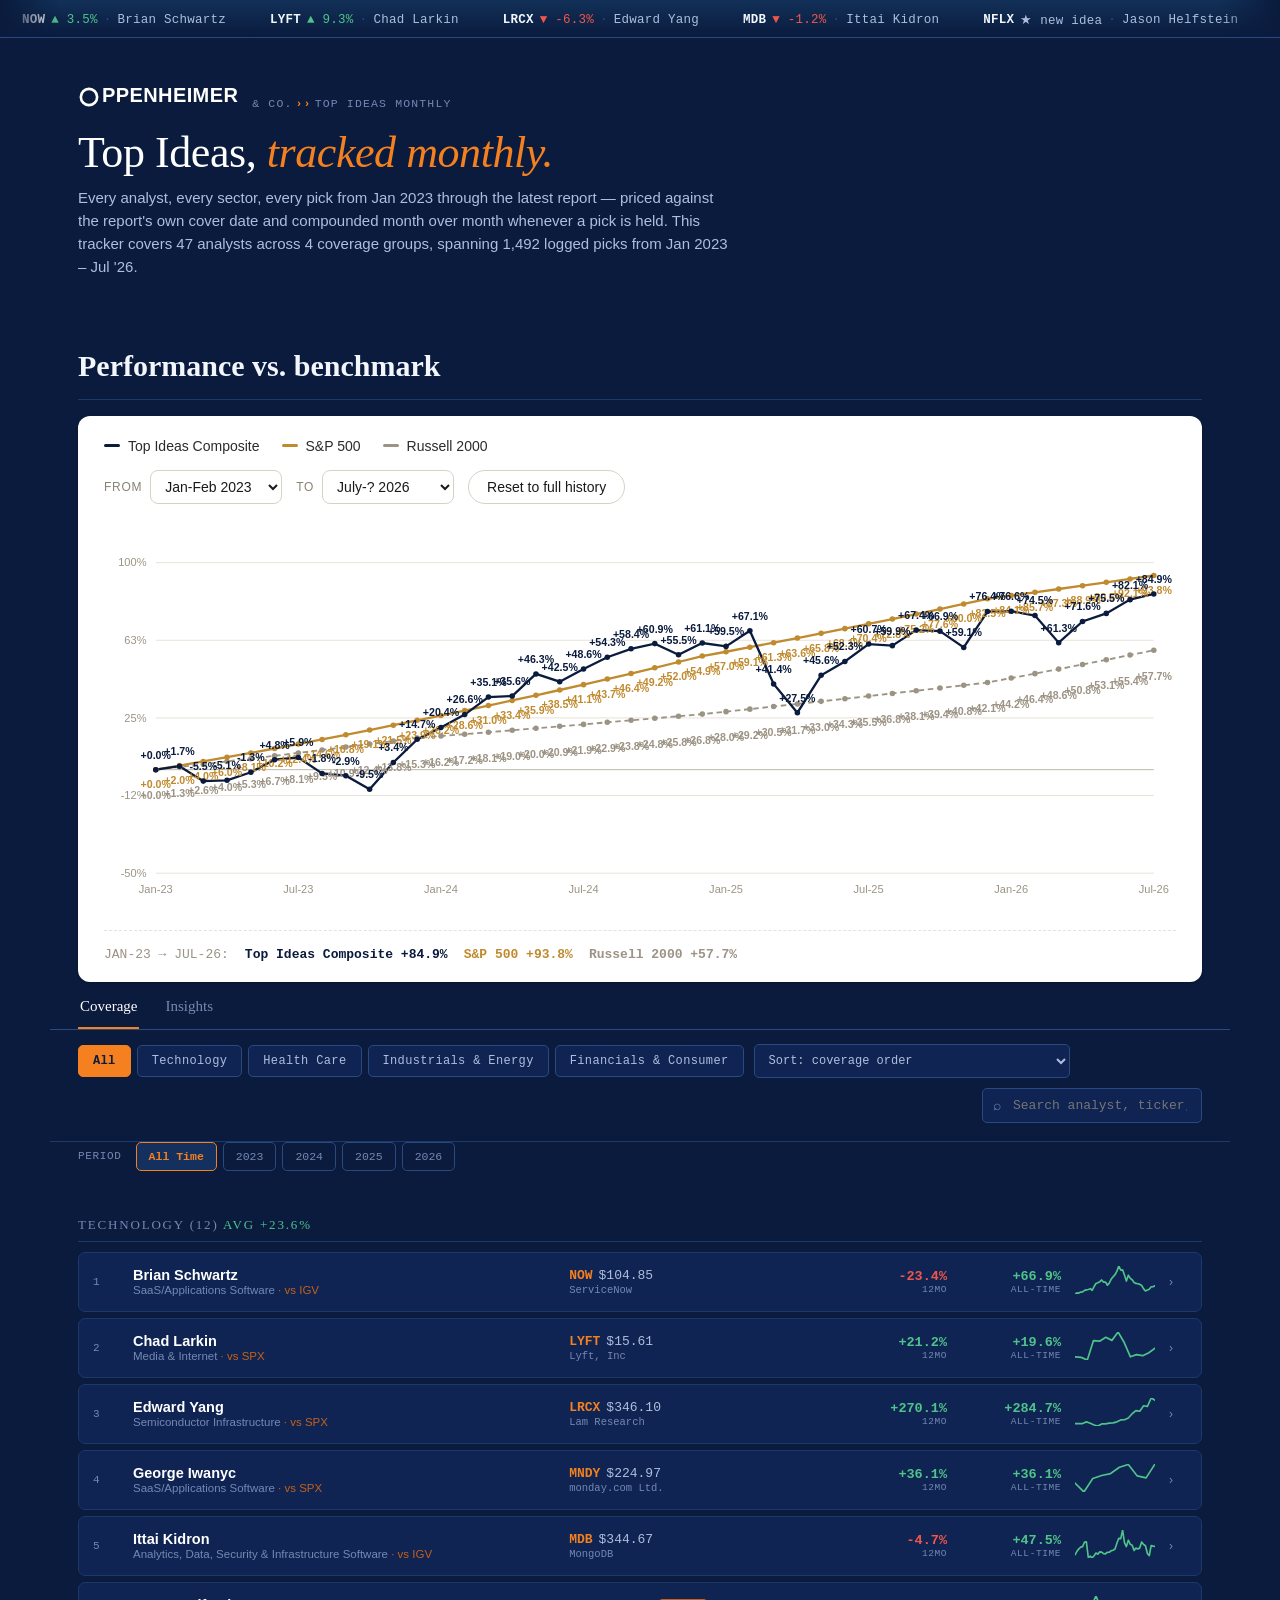
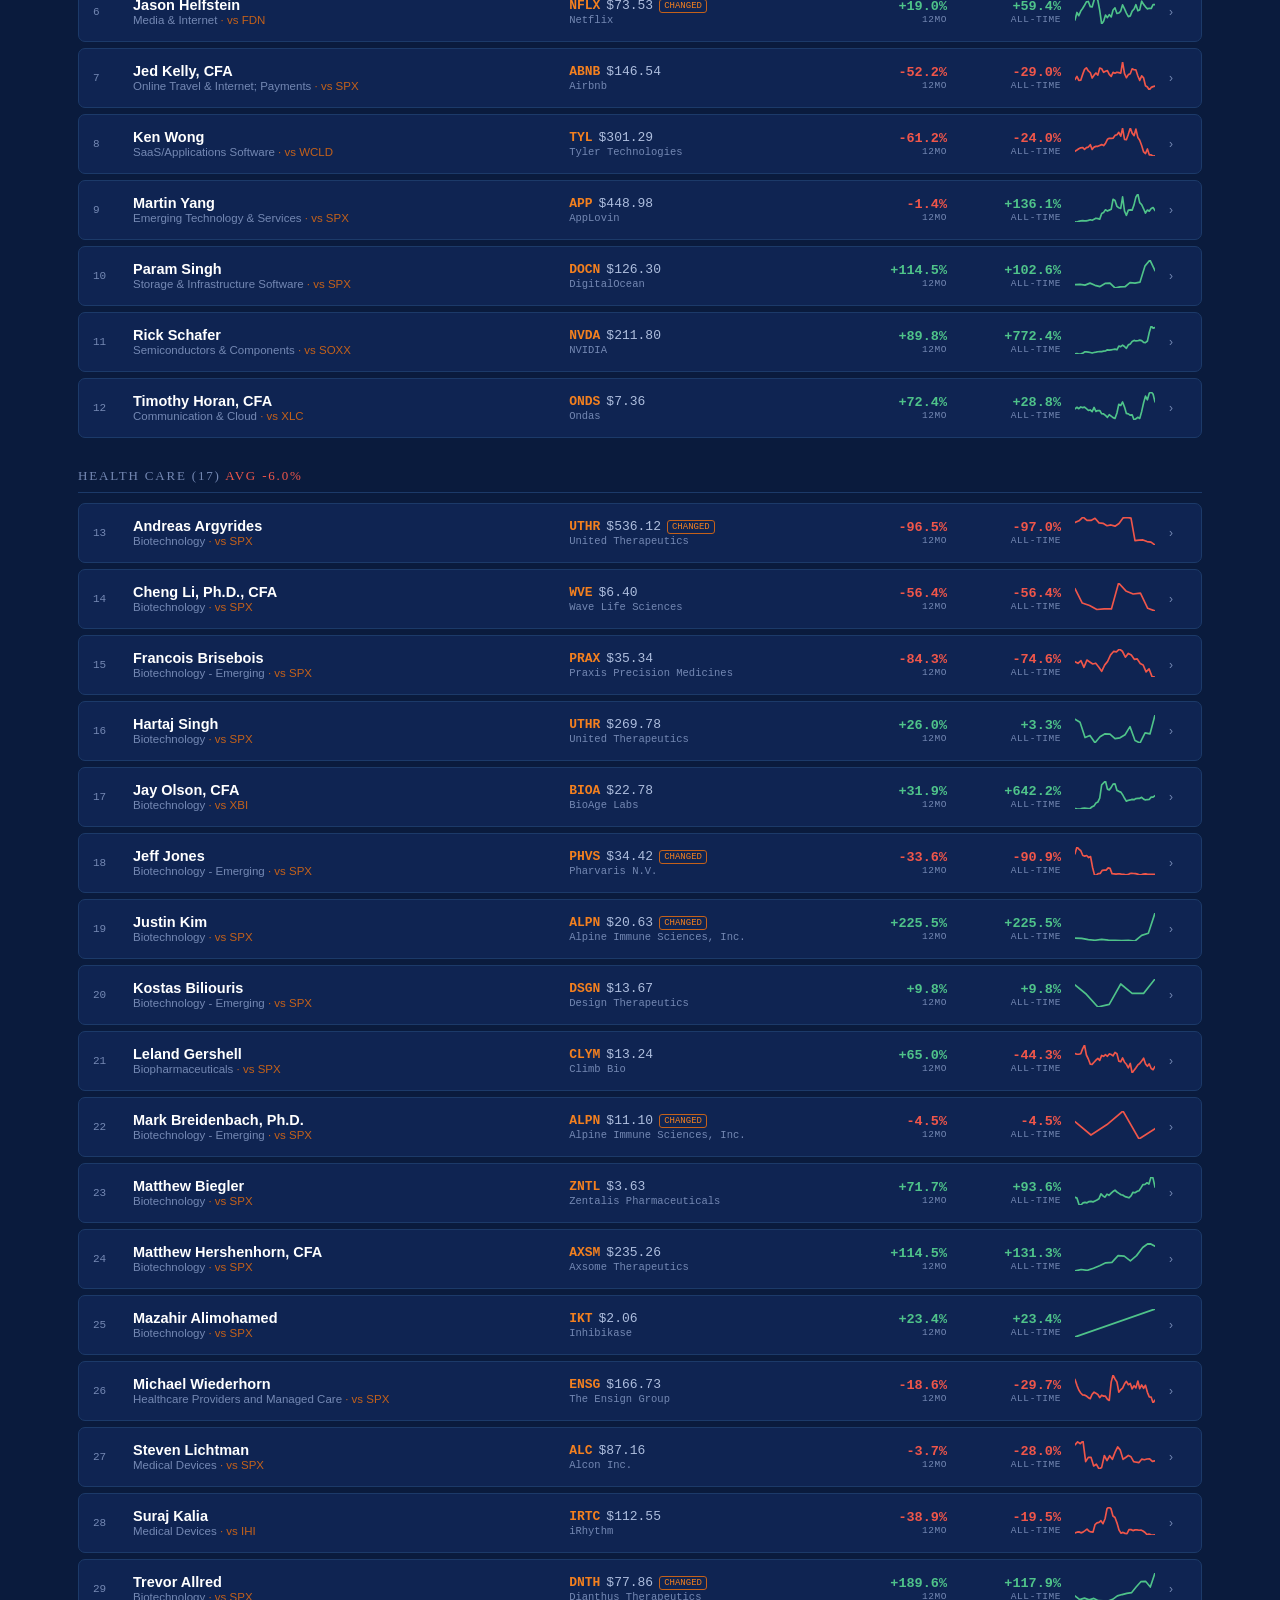
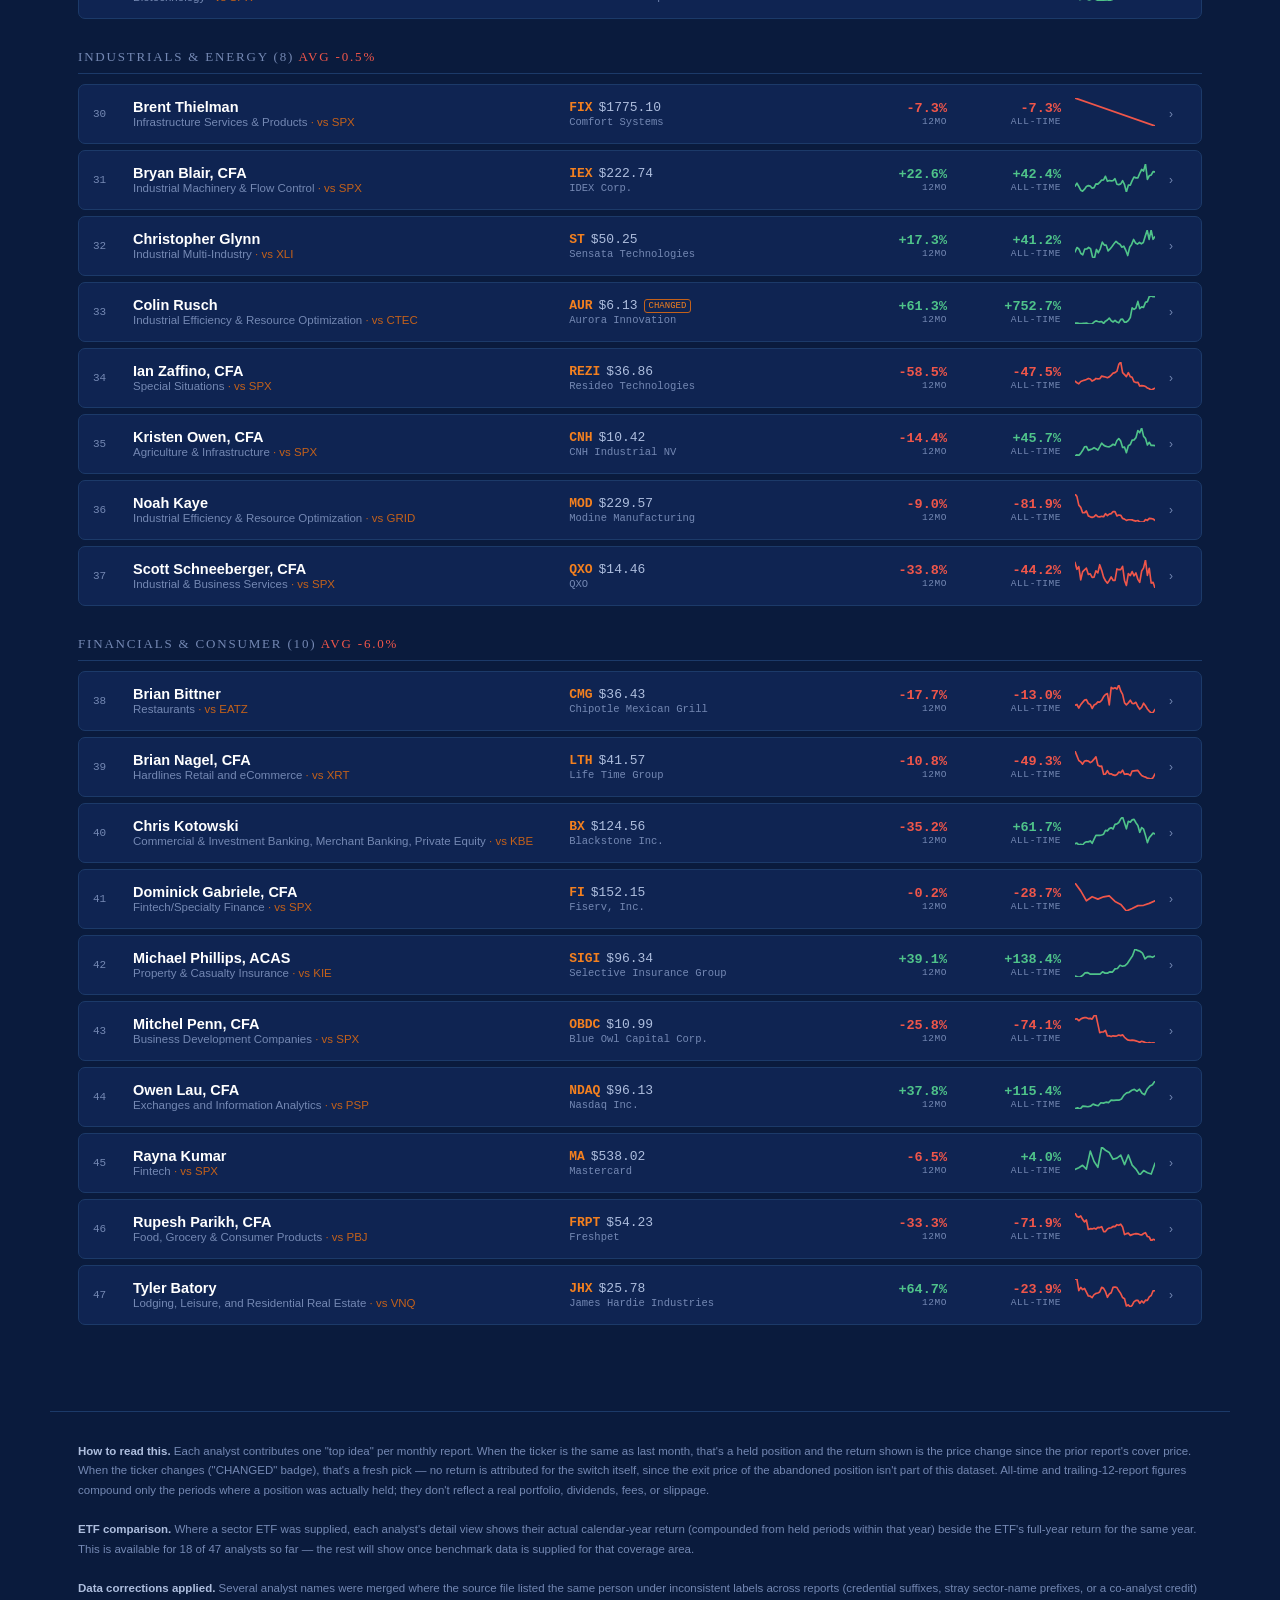
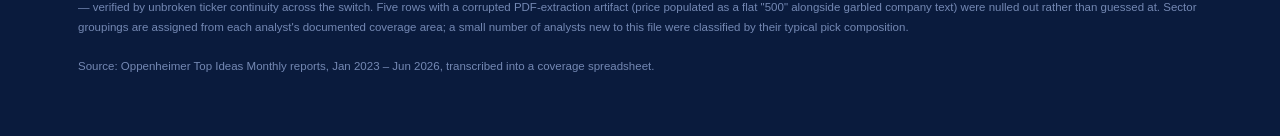
==== commit 1e985cbb: "Add files via upload" ====
--- a/index.html
+++ b/index.html
@@ -22,6 +22,8 @@
   <h1>Top Ideas, <em>tracked monthly.</em></h1>
   <div class="sub">Every analyst, every sector, every pick from Jan 2023 through the latest report — priced against the report's own cover date and compounded month over month whenever a pick is held. This tracker covers <span id="stat-analysts">—</span> analysts across <span id="stat-sectors">4</span> coverage groups, spanning <span id="stat-picks">—</span> logged picks from <span id="stat-range">—</span>.</div>
 </header>
+
+<div id="composite-chart-wrap"></div>
 
 <div class="page-tabs">
   <div class="page-tab active" data-page="coverage">Coverage</div>
@@ -61,7 +63,7 @@
   Source: Oppenheimer Top Ideas Monthly reports, Jan 2023 – Jun 2026, transcribed into a coverage spreadsheet.
 </footer>
 
-<script id="raw-data" type="application/json">[{"analyst":"Brian Schwartz","sector_group":"TECHNOLOGY","sector_label":"SaaS/Applications Software","history":[{"report_key":"2023-01","report_label":"Jan-Feb 2023","date":"2023-01-13","ticker":"WDAY","company":"Workday, Inc.","price":167.15,"price_target":null,"return":null,"return_type":null,"new_pick":true,"exit_ticker":null},{"report_key":"2023-02","report_label":"Feb-Mar 2023","date":"2023-02-21","ticker":"WDAY","company":"Workday, Inc.","price":181.92,"price_target":null,"return":0.0884,"return_type":"held","new_pick":false,"exit_ticker":null},{"report_key":"2023-03","report_label":"Mar-Apr 2023","date":"2023-03-13","ticker":"WDAY","company":"Workday, Inc.","price":181.25,"price_target":null,"return":-0.0037,"return_type":"held","new_pick":false,"exit_ticker":null},{"report_key":"2023-04","report_label":"Apr-May 2023","date":"2023-04-14","ticker":"WDAY","company":"Workday, Inc.","price":194.04,"price_target":null,"return":0.0706,"return_type":"held","new_pick":false,"exit_ticker":null},{"report_key":"2023-05","report_label":"May-Jun 2023","date":"2023-05-24","ticker":"WDAY","company":"Workday, Inc.","price":196.19,"price_target":null,"return":0.0111,"return_type":"held","new_pick":false,"exit_ticker":null},{"report_key":"2023-06","report_label":"Jun-Jul 2023","date":"2023-06-14","ticker":"WDAY","company":"Workday, Inc.","price":217.31,"price_target":null,"return":0.1077,"return_type":"held","new_pick":false,"exit_ticker":null},{"report_key":"2023-07","report_label":"Jul-Aug 2023","date":"2023-07-14","ticker":"WDAY","company":"Workday, Inc.","price":223.91,"price_target":null,"return":0.0304,"return_type":"held","new_pick":false,"exit_ticker":null},{"report_key":"2023-08","report_label":"Aug-Sep 2023","date":"2023-08-23","ticker":"NOW","company":"ServiceNow Inc.","price":568.0,"price_target":null,"return":0.0282,"return_type":"exit","new_pick":true,"exit_ticker":"WDAY"},{"report_key":"2023-09","report_label":"Sep-Oct 2023","date":"2023-09-13","ticker":"NOW","company":"ServiceNow Inc.","price":591.38,"price_target":null,"return":0.0412,"return_type":"held","new_pick":false,"exit_ticker":null},{"report_key":"2023-10","report_label":"Oct-Nov 2023","date":"2023-10-23","ticker":"NOW","company":"ServiceNow Inc.","price":541.38,"price_target":null,"return":-0.0845,"return_type":"held","new_pick":false,"exit_ticker":null},{"report_key":"2023-11","report_label":"Nov-Dec 2023","date":"2023-11-28","ticker":"CRM","company":"Salesforce Inc.","price":224.92,"price_target":null,"return":0.2288,"return_type":"exit","new_pick":true,"exit_ticker":"NOW"},{"report_key":"2023-12","report_label":"Dec-Jan 2024","date":"2023-12-15","ticker":"CRM","company":"Salesforce Inc.","price":261.6,"price_target":null,"return":0.1631,"return_type":"held","new_pick":false,"exit_ticker":null},{"report_key":"2024-01","report_label":"Jan-Feb 2024","date":"2024-01-16","ticker":"CRM","company":"Salesforce Inc.","price":269.19,"price_target":null,"return":0.029,"return_type":"held","new_pick":false,"exit_ticker":null},{"report_key":"2024-02","report_label":"Feb-Mar 2024","date":"2024-02-13","ticker":"CRM","company":"Salesforce Inc.","price":281.15,"price_target":null,"return":0.0444,"return_type":"held","new_pick":false,"exit_ticker":null},{"report_key":"2024-03","report_label":"Mar-Apr 2024","date":"2024-03-18","ticker":"CRM","company":"Salesforce Inc.","price":300.51,"price_target":null,"return":0.0689,"return_type":"held","new_pick":false,"exit_ticker":null},{"report_key":"2024-04","report_label":"Apr-May 2024","date":"2024-04-16","ticker":"CRM","company":"Salesforce Inc.","price":277.41,"price_target":null,"return":-0.0769,"return_type":"held","new_pick":false,"exit_ticker":null},{"report_key":"2024-05","report_label":"May-Jun 2024","date":"2024-05-14","ticker":"CRM","company":"Salesforce Inc.","price":276.8,"price_target":null,"return":-0.0022,"return_type":"held","new_pick":false,"exit_ticker":null},{"report_key":"2024-06","report_label":"Jun-Jul 2024","date":"2024-06-21","ticker":"AGYS","company":"Agilysys, Inc.","price":98.44,"price_target":100.0,"return":-0.1286,"return_type":"exit","new_pick":true,"exit_ticker":"CRM"},{"report_key":"2024-07","report_label":"Jul-Aug 2024","date":"2024-07-19","ticker":"CWAN","company":"Clearw ater Analytics Holdings","price":20.04,"price_target":25.0,"return":0.0962,"return_type":"exit","new_pick":true,"exit_ticker":"AGYS"},{"report_key":"2024-08","report_label":"Aug-Sep 2024","date":"2024-08-15","ticker":"CWAN","company":"Clearw ater Analytics Holdings","price":23.57,"price_target":25.0,"return":0.1761,"return_type":"held","new_pick":false,"exit_ticker":null},{"report_key":"2024-09","report_label":"Sep-Oct 2024","date":"2024-09-23","ticker":"CWAN","company":"Clearw ater Analytics Holdings","price":25.66,"price_target":25.0,"return":0.0887,"return_type":"held","new_pick":false,"exit_ticker":null},{"report_key":"2024-10","report_label":"Oct-Nov 2024","date":"2024-10-18","ticker":"CWAN","company":"Clearw ater Analytics Holdings","price":27.4,"price_target":31.0,"return":0.0678,"return_type":"held","new_pick":false,"exit_ticker":null},{"report_key":"2024-11","report_label":"Nov-Dec 2024","date":"2024-11-15","ticker":"AGYS","company":"Agilysys, Inc.","price":121.19,"price_target":135.0,"return":0.1128,"return_type":"exit","new_pick":true,"exit_ticker":"CWAN"},{"report_key":"2024-12","report_label":"Dec-Jan 2025","date":"2024-12-16","ticker":"CRM","company":"Salesforce Inc.","price":357.23,"price_target":415.0,"return":0.1488,"return_type":"exit","new_pick":true,"exit_ticker":"AGYS"},{"report_key":"2025-01","report_label":"Jan-Feb 2025","date":"2025-01-15","ticker":"CRM","company":"Salesforce Inc.","price":321.16,"price_target":415.0,"return":-0.101,"return_type":"held","new_pick":false,"exit_ticker":null},{"report_key":"2025-02","report_label":"Feb-Mar 2025","date":"2025-02-14","ticker":"AGYS","company":"Agilysys, Inc.","price":87.28,"price_target":135.0,"return":0.005,"return_type":"exit","new_pick":true,"exit_ticker":"CRM"},{"report_key":"2025-03","report_label":"Mar-Apr 2025","date":"2025-03-14","ticker":"FRSH","company":"Freshworks Inc.","price":14.88,"price_target":24.0,"return":-0.1481,"return_type":"exit","new_pick":true,"exit_ticker":"AGYS"},{"report_key":"2025-04","report_label":"Apr-May 2025","date":"2025-04-21","ticker":"CRM","company":"Salesforce Inc.","price":236.26,"price_target":380.0,"return":-0.1888,"return_type":"exit","new_pick":true,"exit_ticker":"FRSH"},{"report_key":"2025-05","report_label":"May-Jun 2025","date":"2025-05-15","ticker":"CRM","company":"Salesforce Inc.","price":290.76,"price_target":380.0,"return":0.2307,"return_type":"held","new_pick":false,"exit_ticker":null},{"report_key":"2025-06","report_label":"Jun-Jul 2025","date":"2025-06-16","ticker":"CWAN","company":"Clearw ater Analytics Holdings","price":22.18,"price_target":36.0,"return":-0.1015,"return_type":"exit","new_pick":true,"exit_ticker":"CRM"},{"report_key":"2025-07","report_label":"Jul-Aug 2025","date":"2025-07-21","ticker":"CWAN","company":"Clearw ater Analytics Holdings","price":21.12,"price_target":36.0,"return":-0.0478,"return_type":"held","new_pick":false,"exit_ticker":null},{"report_key":"2025-08","report_label":"Aug-Sep 2025","date":"2025-08-12","ticker":"MSFT","company":"Microsoft Corporation","price":529.24,"price_target":630.0,"return":-0.1027,"return_type":"exit","new_pick":true,"exit_ticker":"CWAN"},{"report_key":"2025-09","report_label":"Sep-Oct 2025","date":"2025-09-17","ticker":"MNDY","company":"Monday.com","price":193.49,"price_target":300.0,"return":-0.0424,"return_type":"exit","new_pick":true,"exit_ticker":"MSFT"},{"report_key":"2025-10","report_label":"Oct-Nov 2025","date":"2025-10-22","ticker":"MSFT","company":"Microsoft Corporation","price":520.54,"price_target":630.0,"return":-0.0145,"return_type":"exit","new_pick":true,"exit_ticker":"MNDY"},{"report_key":"2025-11","report_label":"Nov-Dec 2025","date":"2025-11-17","ticker":"MSFT","company":"Microsoft Corporation","price":507.49,"price_target":630.0,"return":-0.0251,"return_type":"held","new_pick":false,"exit_ticker":null},{"report_key":"2025-12","report_label":"Dec-Jan 2026","date":"2025-12-11","ticker":"CRM","company":"Salesforce Inc.","price":262.35,"price_target":300.0,"return":-0.0516,"return_type":"exit","new_pick":true,"exit_ticker":"MSFT"},{"report_key":"2026-01","report_label":"Jan-Feb 2026","date":"2026-01-20","ticker":"MSFT","company":"Microsoft","price":454.52,"price_target":630.0,"return":-0.1654,"return_type":"exit","new_pick":true,"exit_ticker":"CRM"},{"report_key":"2026-02","report_label":"Feb-Mar 2026","date":"2026-02-13","ticker":"NOW","company":"ServiceNow","price":107.08,"price_target":175.0,"return":-0.121,"return_type":"exit","new_pick":true,"exit_ticker":"MSFT"},{"report_key":"2026-03","report_label":"Mar-Apr 2026","date":"2026-03-13","ticker":"ORCL","company":"Oracle","price":155.11,"price_target":210.0,"return":0.0611,"return_type":"exit","new_pick":true,"exit_ticker":"NOW"},{"report_key":"2026-04","report_label":"Apr-May 2026","date":"2026-04-14","ticker":"ORCL","company":"Oracle","price":163.0,"price_target":210.0,"return":0.0509,"return_type":"held","new_pick":false,"exit_ticker":null},{"report_key":"2026-05","report_label":"May-Jun 2026","date":"2026-05-18","ticker":"ORCL","company":"Oracle","price":186.61,"price_target":235.0,"return":0.1448,"return_type":"held","new_pick":false,"exit_ticker":null},{"report_key":"2026-06","report_label":"Jun-Jul 2026","date":"2026-06-16","ticker":"NOW","company":"ServiceNow","price":101.33,"price_target":130.0,"return":0.0092,"return_type":"exit","new_pick":true,"exit_ticker":"ORCL"},{"report_key":"2026-07","report_label":"July-? 2026","date":"2026-07-14","ticker":"NOW","company":"ServiceNow","price":104.85,"price_target":140.0,"return":0.0347,"return_type":"held","new_pick":false,"exit_ticker":null}],"cum":[1.0,1.0884,1.0844,1.1609,1.1738,1.3002,1.3398,1.3775,1.4343,1.3131,1.6135,1.8767,1.9311,2.0169,2.1558,1.9901,1.9857,1.7303,1.8968,2.2308,2.4287,2.5933,2.8859,3.3153,2.9804,2.9953,2.5517,2.07,2.5475,2.2889,2.1795,1.9557,1.8728,1.8456,1.7993,1.7064,1.4242,1.2519,1.3284,1.396,1.5981,1.6128,1.6688],"total_return":66.9,"etf":"IGV","etf_label":"Enterprise Software","etf_returns":{"2023":58.47,"2024":23.4,"2025":5.62,"2026":-11.55},"spx_returns":{"2023":26.29,"2024":25.02,"2025":17.88,"2026":10.79},"trailing_return":-23.4,"year_returns":{"2023":87.7,"2024":76.7,"2025":-48.5,"2026":-2.2},"latest_ticker":"NOW","latest_price":104.85,"latest_date":"2026-07-14","num_picks":43},{"analyst":"Chad Larkin","sector_group":"TECHNOLOGY","sector_label":"Media & Internet","history":[{"report_key":"2025-06","report_label":"Jun-Jul 2025","date":"2025-06-16","ticker":"LYFT","company":"Lyft, Inc.","price":14.97,"price_target":17.0,"return":null,"return_type":null,"new_pick":true,"exit_ticker":null},{"report_key":"2025-07","report_label":"Jul-Aug 2025","date":"2025-07-21","ticker":"LYFT","company":"Lyft, Inc.","price":14.77,"price_target":20.0,"return":-0.0134,"return_type":"held","new_pick":false,"exit_ticker":null},{"report_key":"2025-08","report_label":"Aug-Sep 2025","date":"2025-08-12","ticker":"LYFT","company":"Lyft, Inc.","price":13.88,"price_target":17.0,"return":-0.0603,"return_type":"held","new_pick":false,"exit_ticker":null},{"report_key":"2025-09","report_label":"Sep-Oct 2025","date":"2025-09-17","ticker":"LYFT","company":"Lyft","price":20.44,"price_target":24.0,"return":0.4726,"return_type":"held","new_pick":false,"exit_ticker":null},{"report_key":"2025-10","report_label":"Oct-Nov 2025","date":"2025-10-22","ticker":"LYFT","company":"Lyft, Inc.","price":20.26,"price_target":24.0,"return":-0.0088,"return_type":"held","new_pick":false,"exit_ticker":null},{"report_key":"2025-11","report_label":"Nov-Dec 2025","date":"2025-11-17","ticker":"LYFT","company":"Lyft, Inc.","price":21.58,"price_target":26.0,"return":0.0652,"return_type":"held","new_pick":false,"exit_ticker":null},{"report_key":"2025-12","report_label":"Dec-Jan 2026","date":"2025-12-11","ticker":"RKT","company":"Rocket Companies","price":19.36,"price_target":25.0,"return":-0.0491,"return_type":"exit","new_pick":true,"exit_ticker":"LYFT"},{"report_key":"2026-01","report_label":"Jan-Feb 2026","date":"2026-01-20","ticker":"RKT","company":"Rocket Companies","price":22.05,"price_target":25.0,"return":0.1389,"return_type":"held","new_pick":false,"exit_ticker":null},{"report_key":"2026-02","report_label":"Feb-Mar 2026","date":"2026-02-13","ticker":"RKT","company":"Rocket Companies","price":18.68,"price_target":25.0,"return":-0.1528,"return_type":"held","new_pick":false,"exit_ticker":null},{"report_key":"2026-03","report_label":"Mar-Apr 2026","date":"2026-03-13","ticker":"LYFT","company":"Lyft, Inc","price":13.07,"price_target":26.0,"return":-0.243,"return_type":"exit","new_pick":true,"exit_ticker":"RKT"},{"report_key":"2026-04","report_label":"Apr-May 2026","date":"2026-04-14","ticker":"LYFT","company":"Lyft, Inc","price":13.71,"price_target":26.0,"return":0.049,"return_type":"held","new_pick":false,"exit_ticker":null},{"report_key":"2026-05","report_label":"May-Jun 2026","date":"2026-05-18","ticker":"LYFT","company":"Lyft, Inc","price":13.37,"price_target":20.0,"return":-0.0248,"return_type":"held","new_pick":false,"exit_ticker":null},{"report_key":"2026-06","report_label":"Jun-Jul 2026","date":"2026-06-16","ticker":"LYFT","company":"Lyft, Inc","price":14.28,"price_target":20.0,"return":0.0681,"return_type":"held","new_pick":false,"exit_ticker":null},{"report_key":"2026-07","report_label":"July-? 2026","date":"2026-07-14","ticker":"LYFT","company":"Lyft, Inc","price":15.61,"price_target":20.0,"return":0.0931,"return_type":"held","new_pick":false,"exit_ticker":null}],"cum":[1.0,0.9866,0.9271,1.3653,1.3532,1.4415,1.3707,1.5611,1.3226,1.0012,1.0502,1.0242,1.0939,1.1958],"total_return":19.6,"etf":null,"etf_label":null,"etf_returns":null,"spx_returns":{"2023":26.29,"2024":25.02,"2025":17.88,"2026":10.79},"trailing_return":21.2,"year_returns":{"2023":null,"2024":null,"2025":37.1,"2026":-12.8},"latest_ticker":"LYFT","latest_price":15.61,"latest_date":"2026-07-14","num_picks":14},{"analyst":"Edward Yang","sector_group":"TECHNOLOGY","sector_label":"Semiconductor Infrastructure","history":[{"report_key":"2024-10","report_label":"Oct-Nov 2024","date":"2024-10-18","ticker":"ONTO","company":null,"price":null,"price_target":260.0,"return":null,"return_type":null,"new_pick":true,"exit_ticker":null},{"report_key":"2024-11","report_label":"Nov-Dec 2024","date":"2024-11-15","ticker":"ONTO","company":null,"price":null,"price_target":275.0,"return":null,"return_type":null,"new_pick":false,"exit_ticker":null},{"report_key":"2024-12","report_label":"Dec-Jan 2025","date":"2024-12-16","ticker":"ONTO","company":"Onto Innovation Inc.","price":170.55,"price_target":275.0,"return":null,"return_type":null,"new_pick":false,"exit_ticker":null},{"report_key":"2025-01","report_label":"Jan-Feb 2025","date":"2025-01-15","ticker":"ONTO","company":"Onto Innovation Inc.","price":204.67,"price_target":275.0,"return":0.2001,"return_type":"held","new_pick":false,"exit_ticker":null},{"report_key":"2025-02","report_label":"Feb-Mar 2025","date":"2025-02-14","ticker":"ONTO","company":"Onto Innovation Inc.","price":176.55,"price_target":275.0,"return":-0.1374,"return_type":"held","new_pick":false,"exit_ticker":null},{"report_key":"2025-03","report_label":"Mar-Apr 2025","date":"2025-03-14","ticker":"KLAC","company":"KLA Corp.","price":713.0,"price_target":850.0,"return":-0.2144,"return_type":"exit","new_pick":true,"exit_ticker":"ONTO"},{"report_key":"2025-04","report_label":"Apr-May 2025","date":"2025-04-21","ticker":"LRCX","company":"Lam Research Corporation","price":62.39,"price_target":80.0,"return":-0.137,"return_type":"exit","new_pick":true,"exit_ticker":"KLAC"},{"report_key":"2025-05","report_label":"May-Jun 2025","date":"2025-05-15","ticker":"ONTO","company":"Onto Innovation Inc.","price":98.04,"price_target":130.0,"return":0.3482,"return_type":"exit","new_pick":true,"exit_ticker":"LRCX"},{"report_key":"2025-06","report_label":"Jun-Jul 2025","date":"2025-06-16","ticker":"LRCX","company":"Lam Research Corporation","price":93.41,"price_target":110.0,"return":0.0085,"return_type":"exit","new_pick":true,"exit_ticker":"ONTO"},{"report_key":"2025-07","report_label":"Jul-Aug 2025","date":"2025-07-21","ticker":"LRCX","company":"Lam Research Corporation","price":101.74,"price_target":110.0,"return":0.0892,"return_type":"held","new_pick":false,"exit_ticker":null},{"report_key":"2025-08","report_label":"Aug-Sep 2025","date":"2025-08-12","ticker":"LRCX","company":"Lam Research Corporation","price":105.28,"price_target":120.0,"return":0.0348,"return_type":"held","new_pick":false,"exit_ticker":null},{"report_key":"2025-09","report_label":"Sep-Oct 2025","date":"2025-09-17","ticker":"LRCX","company":"Lam Research","price":119.21,"price_target":120.0,"return":0.1323,"return_type":"held","new_pick":false,"exit_ticker":null},{"report_key":"2025-10","report_label":"Oct-Nov 2025","date":"2025-10-22","ticker":"ONTO","company":"Onto Innovation Inc.","price":125.48,"price_target":180.0,"return":0.1807,"return_type":"exit","new_pick":true,"exit_ticker":"LRCX"},{"report_key":"2025-11","report_label":"Nov-Dec 2025","date":"2025-11-17","ticker":"LRCX","company":"Lam Research Corporation","price":147.46,"price_target":200.0,"return":0.0145,"return_type":"exit","new_pick":true,"exit_ticker":"ONTO"},{"report_key":"2025-12","report_label":"Dec-Jan 2026","date":"2025-12-11","ticker":"LRCX","company":"Lam Research Corporation","price":168.71,"price_target":200.0,"return":0.1441,"return_type":"held","new_pick":false,"exit_ticker":null},{"report_key":"2026-01","report_label":"Jan-Feb 2026","date":"2026-01-20","ticker":"Q","company":"Qnity Electronics","price":95.13,"price_target":100.0,"return":0.3158,"return_type":"exit","new_pick":true,"exit_ticker":"LRCX"},{"report_key":"2026-02","report_label":"Feb-Mar 2026","date":"2026-02-13","ticker":"KLAC","company":"KLA Corp","price":1464.13,"price_target":1800.0,"return":0.1727,"return_type":"exit","new_pick":true,"exit_ticker":"Q"},{"report_key":"2026-03","report_label":"Mar-Apr 2026","date":"2026-03-13","ticker":"KLAC","company":"KLA Corp","price":1418.64,"price_target":1900.0,"return":-0.0311,"return_type":"held","new_pick":false,"exit_ticker":null},{"report_key":"2026-04","report_label":"Apr-May 2026","date":"2026-04-14","ticker":"KLAC","company":"KLA Corp","price":1795.91,"price_target":1900.0,"return":0.2659,"return_type":"held","new_pick":false,"exit_ticker":null},{"report_key":"2026-05","report_label":"May-Jun 2026","date":"2026-05-18","ticker":"LRCX","company":"Lam Research","price":277.96,"price_target":330.0,"return":-0.022,"return_type":"exit","new_pick":true,"exit_ticker":"KLAC"},{"report_key":"2026-06","report_label":"Jun-Jul 2026","date":"2026-06-16","ticker":"LRCX","company":"Lam Research","price":369.34,"price_target":400.0,"return":0.3288,"return_type":"held","new_pick":false,"exit_ticker":null},{"report_key":"2026-07","report_label":"July-? 2026","date":"2026-07-14","ticker":"LRCX","company":"Lam Research","price":346.1,"price_target":400.0,"return":-0.0629,"return_type":"held","new_pick":false,"exit_ticker":null}],"cum":[1.0,1.0,1.0,1.2001,1.0352,0.8133,0.7018,0.9462,0.9543,1.0394,1.0756,1.2179,1.4379,1.4588,1.669,2.196,2.5753,2.4952,3.1587,3.0892,4.1049,3.8467],"total_return":284.7,"etf":null,"etf_label":null,"etf_returns":null,"spx_returns":{"2023":26.29,"2024":25.02,"2025":17.88,"2026":10.79},"trailing_return":270.1,"year_returns":{"2023":null,"2024":null,"2025":66.9,"2026":130.5},"latest_ticker":"LRCX","latest_price":346.1,"latest_date":"2026-07-14","num_picks":22},{"analyst":"George Iwanyc","sector_group":"TECHNOLOGY","sector_label":"SaaS/Applications Software","history":[{"report_key":"2023-09","report_label":"Sep-Oct 2023","date":"2023-09-13","ticker":"MNDY","company":"monday.com Ltd.","price":165.36,"price_target":null,"return":null,"return_type":null,"new_pick":true,"exit_ticker":null},{"report_key":"2023-10","report_label":"Oct-Nov 2023","date":"2023-10-23","ticker":"MNDY","company":"monday.com Ltd.","price":137.77,"price_target":null,"return":-0.1668,"return_type":"held","new_pick":false,"exit_ticker":null},{"report_key":"2023-11","report_label":"Nov-Dec 2023","date":"2023-11-28","ticker":"MNDY","company":"monday.com Ltd.","price":179.85,"price_target":null,"return":0.3054,"return_type":"held","new_pick":false,"exit_ticker":null},{"report_key":"2023-12","report_label":"Dec-Jan 2024","date":"2023-12-15","ticker":"MNDY","company":"monday.com Ltd.","price":189.07,"price_target":null,"return":0.0513,"return_type":"held","new_pick":false,"exit_ticker":null},{"report_key":"2024-01","report_label":"Jan-Feb 2024","date":"2024-01-16","ticker":"MNDY","company":"monday.com Ltd.","price":195.19,"price_target":null,"return":0.0324,"return_type":"held","new_pick":false,"exit_ticker":null},{"report_key":"2024-02","report_label":"Feb-Mar 2024","date":"2024-02-13","ticker":"MNDY","company":"monday.com Ltd.","price":215.11,"price_target":null,"return":0.1021,"return_type":"held","new_pick":false,"exit_ticker":null},{"report_key":"2024-03","report_label":"Mar-Apr 2024","date":"2024-03-18","ticker":"MNDY","company":"monday.com Ltd.","price":223.22,"price_target":null,"return":0.0377,"return_type":"held","new_pick":false,"exit_ticker":null},{"report_key":"2024-04","report_label":"Apr-May 2024","date":"2024-04-16","ticker":"MNDY","company":"monday.com Ltd.","price":187.92,"price_target":null,"return":-0.1581,"return_type":"held","new_pick":false,"exit_ticker":null},{"report_key":"2024-05","report_label":"May-Jun 2024","date":"2024-05-14","ticker":"MNDY","company":"monday.com Ltd.","price":181.86,"price_target":null,"return":-0.0322,"return_type":"held","new_pick":false,"exit_ticker":null},{"report_key":"2024-06","report_label":"Jun-Jul 2024","date":"2024-06-21","ticker":"MNDY","company":"monday.com Ltd.","price":224.97,"price_target":250.0,"return":0.2371,"return_type":"held","new_pick":false,"exit_ticker":null}],"cum":[1.0,0.8332,1.0877,1.1435,1.1805,1.301,1.3501,1.1366,1.1,1.3609],"total_return":36.1,"etf":null,"etf_label":null,"etf_returns":null,"spx_returns":{"2023":26.29,"2024":25.02,"2025":17.88,"2026":10.79},"trailing_return":36.1,"year_returns":{"2023":14.3,"2024":19.0,"2025":null,"2026":null},"latest_ticker":"MNDY","latest_price":224.97,"latest_date":"2024-06-21","num_picks":10},{"analyst":"Ittai Kidron","sector_group":"TECHNOLOGY","sector_label":"Analytics, Data, Security & Infrastructure Software","history":[{"report_key":"2023-01","report_label":"Jan-Feb 2023","date":"2023-01-13","ticker":"PANW","company":"Palo Alto Networks Inc.","price":138.86,"price_target":null,"return":null,"return_type":null,"new_pick":true,"exit_ticker":null},{"report_key":"2023-02","report_label":"Feb-Mar 2023","date":"2023-02-21","ticker":"PANW","company":"Palo Alto Networks Inc.","price":166.89,"price_target":null,"return":0.2019,"return_type":"held","new_pick":false,"exit_ticker":null},{"report_key":"2023-03","report_label":"Mar-Apr 2023","date":"2023-03-13","ticker":"PANW","company":"Palo Alto Networks Inc.","price":185.9,"price_target":null,"return":0.1139,"return_type":"held","new_pick":false,"exit_ticker":null},{"report_key":"2023-04","report_label":"Apr-May 2023","date":"2023-04-14","ticker":"PANW","company":"Palo Alto Networks Inc.","price":199.44,"price_target":null,"return":0.0728,"return_type":"held","new_pick":false,"exit_ticker":null},{"report_key":"2023-05","report_label":"May-Jun 2023","date":"2023-05-24","ticker":"PANW","company":"Palo Alto Networks Inc.","price":204.31,"price_target":null,"return":0.0244,"return_type":"held","new_pick":false,"exit_ticker":null},{"report_key":"2023-06","report_label":"Jun-Jul 2023","date":"2023-06-14","ticker":"PANW","company":"Palo Alto Networks Inc.","price":238.56,"price_target":null,"return":0.1676,"return_type":"held","new_pick":false,"exit_ticker":null},{"report_key":"2023-07","report_label":"Jul-Aug 2023","date":"2023-07-14","ticker":"PANW","company":"Palo Alto Networks Inc.","price":241.26,"price_target":null,"return":0.0113,"return_type":"held","new_pick":false,"exit_ticker":null},{"report_key":"2023-08","report_label":"Aug-Sep 2023","date":"2023-08-23","ticker":"TEAM","company":"Atlassian Corporation Plc","price":191.69,"price_target":null,"return":-0.5116,"return_type":"exit","new_pick":true,"exit_ticker":"PANW"},{"report_key":"2023-09","report_label":"Sep-Oct 2023","date":"2023-09-13","ticker":"TEAM","company":"Atlassian Corporation Plc","price":208.89,"price_target":null,"return":0.0897,"return_type":"held","new_pick":false,"exit_ticker":null},{"report_key":"2023-10","report_label":"Oct-Nov 2023","date":"2023-10-23","ticker":"SNOW","company":"Snow flake Inc.","price":148.59,"price_target":null,"return":-0.1098,"return_type":"exit","new_pick":true,"exit_ticker":"TEAM"},{"report_key":"2023-11","report_label":"Nov-Dec 2023","date":"2023-11-28","ticker":"SNOW","company":"Snow flake Inc.","price":171.55,"price_target":null,"return":0.1545,"return_type":"held","new_pick":false,"exit_ticker":null},{"report_key":"2023-12","report_label":"Dec-Jan 2024","date":"2023-12-15","ticker":"SNOW","company":"Snow flake Inc.","price":199.01,"price_target":null,"return":0.1601,"return_type":"held","new_pick":false,"exit_ticker":null},{"report_key":"2024-01","report_label":"Jan-Feb 2024","date":"2024-01-16","ticker":"CRWD","company":"Crow dStrike Holdings, Inc.","price":286.29,"price_target":null,"return":-0.0552,"return_type":"exit","new_pick":true,"exit_ticker":"SNOW"},{"report_key":"2024-02","report_label":"Feb-Mar 2024","date":"2024-02-13","ticker":"CYBR","company":"CyberArk Softw are Ltd.","price":263.9,"price_target":null,"return":0.1263,"return_type":"exit","new_pick":true,"exit_ticker":"CRWD"},{"report_key":"2024-03","report_label":"Mar-Apr 2024","date":"2024-03-18","ticker":"CYBR","company":"CyberArk Softw are Ltd.","price":260.92,"price_target":null,"return":-0.0113,"return_type":"held","new_pick":false,"exit_ticker":null},{"report_key":"2024-04","report_label":"Apr-May 2024","date":"2024-04-16","ticker":"CYBR","company":"CyberArk Softw are Ltd.","price":239.97,"price_target":null,"return":-0.0803,"return_type":"held","new_pick":false,"exit_ticker":null},{"report_key":"2024-05","report_label":"May-Jun 2024","date":"2024-05-14","ticker":"CYBR","company":"CyberArk Softw are Ltd.","price":238.3,"price_target":null,"return":-0.007,"return_type":"held","new_pick":false,"exit_ticker":null},{"report_key":"2024-06","report_label":"Jun-Jul 2024","date":"2024-06-21","ticker":"CYBR","company":"CyberArk Softw are Ltd.","price":258.0,"price_target":310.0,"return":0.0827,"return_type":"held","new_pick":false,"exit_ticker":null},{"report_key":"2024-07","report_label":"Jul-Aug 2024","date":"2024-07-19","ticker":"CYBR","company":"CyberArk Softw are Ltd.","price":259.63,"price_target":310.0,"return":0.0063,"return_type":"held","new_pick":false,"exit_ticker":null},{"report_key":"2024-08","report_label":"Aug-Sep 2024","date":"2024-08-15","ticker":"CYBR","company":"CyberArk Softw are Ltd.","price":276.4,"price_target":310.0,"return":0.0646,"return_type":"held","new_pick":false,"exit_ticker":null},{"report_key":"2024-09","report_label":"Sep-Oct 2024","date":"2024-09-23","ticker":"CYBR","company":"CyberArk Softw are Ltd.","price":284.19,"price_target":310.0,"return":0.0282,"return_type":"held","new_pick":false,"exit_ticker":null},{"report_key":"2024-10","report_label":"Oct-Nov 2024","date":"2024-10-18","ticker":"TEAM","company":"Atlassian Corporation Plc","price":191.7,"price_target":230.0,"return":0.0556,"return_type":"exit","new_pick":true,"exit_ticker":"CYBR"},{"report_key":"2024-11","report_label":"Nov-Dec 2024","date":"2024-11-15","ticker":"TEAM","company":"Atlassian Corporation Plc","price":240.04,"price_target":270.0,"return":0.2522,"return_type":"held","new_pick":false,"exit_ticker":null},{"report_key":"2024-12","report_label":"Dec-Jan 2025","date":"2024-12-16","ticker":"OKTA","company":"Okta, Inc.","price":84.76,"price_target":125.0,"return":0.1585,"return_type":"exit","new_pick":true,"exit_ticker":"TEAM"},{"report_key":"2025-01","report_label":"Jan-Feb 2025","date":"2025-01-15","ticker":"TEAM","company":"Atlassian Corporation Plc","price":250.03,"price_target":300.0,"return":-0.0066,"return_type":"exit","new_pick":true,"exit_ticker":"OKTA"},{"report_key":"2025-02","report_label":"Feb-Mar 2025","date":"2025-02-14","ticker":"TEAM","company":"Atlassian Corporation Plc","price":313.1,"price_target":380.0,"return":0.2522,"return_type":"held","new_pick":false,"exit_ticker":null},{"report_key":"2025-03","report_label":"Mar-Apr 2025","date":"2025-03-14","ticker":"S","company":"SentinelOne","price":18.51,"price_target":32.0,"return":-0.3023,"return_type":"exit","new_pick":true,"exit_ticker":"TEAM"},{"report_key":"2025-04","report_label":"Apr-May 2025","date":"2025-04-21","ticker":"S","company":"SentinelOne","price":16.17,"price_target":28.0,"return":-0.1264,"return_type":"held","new_pick":false,"exit_ticker":null},{"report_key":"2025-05","report_label":"May-Jun 2025","date":"2025-05-15","ticker":"S","company":"SentinelOne","price":20.12,"price_target":28.0,"return":0.2443,"return_type":"held","new_pick":false,"exit_ticker":null},{"report_key":"2025-06","report_label":"Jun-Jul 2025","date":"2025-06-16","ticker":"TEAM","company":"Atlassian Corporation Plc","price":200.32,"price_target":300.0,"return":-0.1257,"return_type":"exit","new_pick":true,"exit_ticker":"S"},{"report_key":"2025-07","report_label":"Jul-Aug 2025","date":"2025-07-21","ticker":"TEAM","company":"Atlassian Corporation Plc","price":194.36,"price_target":275.0,"return":-0.0298,"return_type":"held","new_pick":false,"exit_ticker":null},{"report_key":"2025-08","report_label":"Aug-Sep 2025","date":"2025-08-12","ticker":"TEAM","company":"Atlassian Corporation Plc","price":158.0,"price_target":275.0,"return":-0.1871,"return_type":"held","new_pick":false,"exit_ticker":null},{"report_key":"2025-09","report_label":"Sep-Oct 2025","date":"2025-09-17","ticker":"TEAM","company":"Atlassian","price":173.87,"price_target":275.0,"return":0.1004,"return_type":"held","new_pick":false,"exit_ticker":null},{"report_key":"2025-10","report_label":"Oct-Nov 2025","date":"2025-10-22","ticker":"MDB","company":"MongoDB, Inc.","price":325.1,"price_target":385.0,"return":-0.0344,"return_type":"exit","new_pick":true,"exit_ticker":"TEAM"},{"report_key":"2025-11","report_label":"Nov-Dec 2025","date":"2025-11-17","ticker":"MDB","company":"MongoDB, Inc.","price":339.6,"price_target":385.0,"return":0.0446,"return_type":"held","new_pick":false,"exit_ticker":null},{"report_key":"2025-12","report_label":"Dec-Jan 2026","date":"2025-12-11","ticker":"MDB","company":"MongoDB, Inc.","price":420.39,"price_target":450.0,"return":0.2379,"return_type":"held","new_pick":false,"exit_ticker":null},{"report_key":"2026-01","report_label":"Jan-Feb 2026","date":"2026-01-20","ticker":"MDB","company":"MongoDB","price":384.82,"price_target":490.0,"return":-0.0846,"return_type":"held","new_pick":false,"exit_ticker":null},{"report_key":"2026-02","report_label":"Feb-Mar 2026","date":"2026-02-13","ticker":"MDB","company":"MongoDB","price":368.4,"price_target":425.0,"return":-0.0427,"return_type":"held","new_pick":false,"exit_ticker":null},{"report_key":"2026-03","report_label":"Mar-Apr 2026","date":"2026-03-13","ticker":"MDB","company":"MongoDB","price":260.5,"price_target":375.0,"return":-0.2929,"return_type":"held","new_pick":false,"exit_ticker":null},{"report_key":"2026-04","report_label":"Apr-May 2026","date":"2026-04-14","ticker":"TWLO","company":"Twilio","price":124.0,"price_target":170.0,"return":-0.1033,"return_type":"exit","new_pick":true,"exit_ticker":"MDB"},{"report_key":"2026-05","report_label":"May-Jun 2026","date":"2026-05-18","ticker":"TWLO","company":"Twilio","price":197.68,"price_target":235.0,"return":0.5942,"return_type":"held","new_pick":false,"exit_ticker":null},{"report_key":"2026-06","report_label":"Jun-Jul 2026","date":"2026-06-16","ticker":"MDB","company":"MongoDB","price":348.81,"price_target":410.0,"return":-0.0253,"return_type":"exit","new_pick":true,"exit_ticker":"TWLO"},{"report_key":"2026-07","report_label":"July-? 2026","date":"2026-07-14","ticker":"MDB","company":"MongoDB","price":344.67,"price_target":410.0,"return":-0.0119,"return_type":"held","new_pick":false,"exit_ticker":null}],"cum":[1.0,1.2019,1.3388,1.4363,1.4713,1.7179,1.7373,0.8485,0.9246,0.8231,0.9503,1.1024,1.0415,1.1731,1.1598,1.0667,1.0592,1.1468,1.1541,1.2286,1.2633,1.3335,1.6698,1.9345,1.9217,2.4063,1.6789,1.4667,1.825,1.5956,1.5481,1.2584,1.3848,1.3371,1.3968,1.729,1.5828,1.5152,1.0714,0.9607,1.5316,1.4928,1.4751],"total_return":47.5,"etf":"IGV","etf_label":"Data Analytics","etf_returns":{"2023":58.47,"2024":23.4,"2025":5.62,"2026":-11.55},"spx_returns":{"2023":26.29,"2024":25.02,"2025":17.88,"2026":10.79},"trailing_return":-4.7,"year_returns":{"2023":10.2,"2024":75.5,"2025":-10.6,"2026":-14.7},"latest_ticker":"MDB","latest_price":344.67,"latest_date":"2026-07-14","num_picks":43},{"analyst":"Jason Helfstein","sector_group":"TECHNOLOGY","sector_label":"Media & Internet","history":[{"report_key":"2023-01","report_label":"Jan-Feb 2023","date":"2023-01-13","ticker":"ROKU","company":"Roku, Inc.","price":50.82,"price_target":null,"return":null,"return_type":null,"new_pick":true,"exit_ticker":null},{"report_key":"2023-02","report_label":"Feb-Mar 2023","date":"2023-02-21","ticker":"UBER","company":"Uber Technologies, Inc.","price":34.2,"price_target":null,"return":0.2914,"return_type":"exit","new_pick":true,"exit_ticker":"ROKU"},{"report_key":"2023-03","report_label":"Mar-Apr 2023","date":"2023-03-13","ticker":"NFLX","company":"Netflix, Inc.","price":293.51,"price_target":null,"return":-0.0988,"return_type":"exit","new_pick":true,"exit_ticker":"UBER"},{"report_key":"2023-04","report_label":"Apr-May 2023","date":"2023-04-14","ticker":"NFLX","company":"Netflix, Inc.","price":338.63,"price_target":null,"return":0.1537,"return_type":"held","new_pick":false,"exit_ticker":null},{"report_key":"2023-05","report_label":"May-Jun 2023","date":"2023-05-24","ticker":"UBER","company":"Uber Technologies, Inc.","price":37.96,"price_target":null,"return":0.0774,"return_type":"exit","new_pick":true,"exit_ticker":"NFLX"},{"report_key":"2023-06","report_label":"Jun-Jul 2023","date":"2023-06-14","ticker":"UBER","company":"Uber Technologies, Inc.","price":41.27,"price_target":null,"return":0.0872,"return_type":"held","new_pick":false,"exit_ticker":null},{"report_key":"2023-07","report_label":"Jul-Aug 2023","date":"2023-07-14","ticker":"UBER","company":"Uber Technologies, Inc.","price":44.75,"price_target":null,"return":0.0843,"return_type":"held","new_pick":false,"exit_ticker":null},{"report_key":"2023-08","report_label":"Aug-Sep 2023","date":"2023-08-23","ticker":"ETSY","company":"Etsy, Inc.","price":73.08,"price_target":null,"return":0.0087,"return_type":"exit","new_pick":true,"exit_ticker":"UBER"},{"report_key":"2023-09","report_label":"Sep-Oct 2023","date":"2023-09-13","ticker":"ETSY","company":"Etsy, Inc.","price":64.56,"price_target":null,"return":-0.1166,"return_type":"held","new_pick":false,"exit_ticker":null},{"report_key":"2023-10","report_label":"Oct-Nov 2023","date":"2023-10-23","ticker":"ETSY","company":"Etsy, Inc.","price":64.15,"price_target":null,"return":-0.0064,"return_type":"held","new_pick":false,"exit_ticker":null},{"report_key":"2023-11","report_label":"Nov-Dec 2023","date":"2023-11-28","ticker":"PERI","company":"Perion Network","price":28.87,"price_target":null,"return":0.1733,"return_type":"exit","new_pick":true,"exit_ticker":"ETSY"},{"report_key":"2023-12","report_label":"Dec-Jan 2024","date":"2023-12-15","ticker":"PERI","company":"Perion Network","price":31.56,"price_target":null,"return":0.0932,"return_type":"held","new_pick":false,"exit_ticker":null},{"report_key":"2024-01","report_label":"Jan-Feb 2024","date":"2024-01-16","ticker":"PERI","company":"Perion Network","price":28.68,"price_target":null,"return":-0.0913,"return_type":"held","new_pick":false,"exit_ticker":null},{"report_key":"2024-02","report_label":"Feb-Mar 2024","date":"2024-02-13","ticker":"IAS","company":"Integral Ad Science Inc.","price":15.71,"price_target":null,"return":-0.2197,"return_type":"exit","new_pick":true,"exit_ticker":"PERI"},{"report_key":"2024-03","report_label":"Mar-Apr 2024","date":"2024-03-18","ticker":"COMP","company":"Compass Inc.","price":3.06,"price_target":null,"return":-0.3902,"return_type":"exit","new_pick":true,"exit_ticker":"IAS"},{"report_key":"2024-04","report_label":"Apr-May 2024","date":"2024-04-16","ticker":"COMP","company":"Compass Inc.","price":3.45,"price_target":null,"return":0.1275,"return_type":"held","new_pick":false,"exit_ticker":null},{"report_key":"2024-05","report_label":"May-Jun 2024","date":"2024-05-14","ticker":"CART","company":"Maplebear Inc. (Instacart)","price":34.3,"price_target":null,"return":0.2522,"return_type":"exit","new_pick":true,"exit_ticker":"COMP"},{"report_key":"2024-06","report_label":"Jun-Jul 2024","date":"2024-06-21","ticker":"CART","company":"Maplebear Inc. (Instacart)","price":31.51,"price_target":48.0,"return":-0.0813,"return_type":"held","new_pick":false,"exit_ticker":null},{"report_key":"2024-07","report_label":"Jul-Aug 2024","date":"2024-07-19","ticker":"CART","company":"Maplebear Inc. (Instacart)","price":35.0,"price_target":48.0,"return":0.1108,"return_type":"held","new_pick":false,"exit_ticker":null},{"report_key":"2024-08","report_label":"Aug-Sep 2024","date":"2024-08-15","ticker":"CART","company":"Maplebear Inc. (Instacart)","price":32.35,"price_target":48.0,"return":-0.0757,"return_type":"held","new_pick":false,"exit_ticker":null},{"report_key":"2024-09","report_label":"Sep-Oct 2024","date":"2024-09-23","ticker":"UBER","company":"Uber Technologies, Inc.","price":74.71,"price_target":90.0,"return":0.2433,"return_type":"exit","new_pick":true,"exit_ticker":"CART"},{"report_key":"2024-10","report_label":"Oct-Nov 2024","date":"2024-10-18","ticker":"PINS","company":"Pinterest","price":33.18,"price_target":45.0,"return":0.0596,"return_type":"exit","new_pick":true,"exit_ticker":"UBER"},{"report_key":"2024-11","report_label":"Nov-Dec 2024","date":"2024-11-15","ticker":"CART","company":"Maplebear Inc. (Instacart)","price":42.0,"price_target":60.0,"return":-0.1489,"return_type":"exit","new_pick":true,"exit_ticker":"PINS"},{"report_key":"2024-12","report_label":"Dec-Jan 2025","date":"2024-12-16","ticker":"CART","company":"Maplebear Inc. (Instacart)","price":42.58,"price_target":60.0,"return":0.0138,"return_type":"held","new_pick":false,"exit_ticker":null},{"report_key":"2025-01","report_label":"Jan-Feb 2025","date":"2025-01-15","ticker":"UBER","company":"Uber Technologies, Inc.","price":67.02,"price_target":85.0,"return":0.0594,"return_type":"exit","new_pick":true,"exit_ticker":"CART"},{"report_key":"2025-02","report_label":"Feb-Mar 2025","date":"2025-02-14","ticker":"UBER","company":"Uber Technologies, Inc.","price":79.42,"price_target":100.0,"return":0.185,"return_type":"held","new_pick":false,"exit_ticker":null},{"report_key":"2025-03","report_label":"Mar-Apr 2025","date":"2025-03-14","ticker":"TTD","company":"The Trade Desk, Inc.","price":53.94,"price_target":115.0,"return":-0.0991,"return_type":"exit","new_pick":true,"exit_ticker":"UBER"},{"report_key":"2025-04","report_label":"Apr-May 2025","date":"2025-04-21","ticker":"COMP","company":"Compass Inc.","price":6.86,"price_target":13.0,"return":-0.1183,"return_type":"exit","new_pick":true,"exit_ticker":"TTD"},{"report_key":"2025-05","report_label":"May-Jun 2025","date":"2025-05-15","ticker":"COMP","company":"Compass Inc.","price":6.11,"price_target":12.0,"return":-0.1093,"return_type":"held","new_pick":false,"exit_ticker":null},{"report_key":"2025-06","report_label":"Jun-Jul 2025","date":"2025-06-16","ticker":"RDDT","company":"Reddit Inc.","price":126.2,"price_target":150.0,"return":0.0262,"return_type":"exit","new_pick":true,"exit_ticker":"COMP"},{"report_key":"2025-07","report_label":"Jul-Aug 2025","date":"2025-07-21","ticker":"GOOG","company":"Alphabet Inc.","price":191.15,"price_target":220.0,"return":0.1592,"return_type":"exit","new_pick":true,"exit_ticker":"RDDT"},{"report_key":"2025-08","report_label":"Aug-Sep 2025","date":"2025-08-12","ticker":"COMP","company":"Compass Inc.","price":8.47,"price_target":11.0,"return":0.065,"return_type":"exit","new_pick":true,"exit_ticker":"GOOG"},{"report_key":"2025-09","report_label":"Sep-Oct 2025","date":"2025-09-17","ticker":"CART","company":"Maplebear","price":46.38,"price_target":65.0,"return":0.1169,"return_type":"exit","new_pick":true,"exit_ticker":"COMP"},{"report_key":"2025-10","report_label":"Oct-Nov 2025","date":"2025-10-22","ticker":"CART","company":"Maplebear Inc. (Instacart)","price":39.47,"price_target":65.0,"return":-0.149,"return_type":"held","new_pick":false,"exit_ticker":null},{"report_key":"2025-11","report_label":"Nov-Dec 2025","date":"2025-11-17","ticker":"RDDT","company":"Reddit Inc.","price":187.55,"price_target":300.0,"return":0.0263,"return_type":"exit","new_pick":true,"exit_ticker":"CART"},{"report_key":"2025-12","report_label":"Dec-Jan 2026","date":"2025-12-11","ticker":"NFLX","company":"Netflix, Inc.","price":94.09,"price_target":145.0,"return":0.2452,"return_type":"exit","new_pick":true,"exit_ticker":"RDDT"},{"report_key":"2026-01","report_label":"Jan-Feb 2026","date":"2026-01-20","ticker":"CART","company":"Maplebear, Inc.","price":38.55,"price_target":65.0,"return":-0.0726,"return_type":"exit","new_pick":true,"exit_ticker":"NFLX"},{"report_key":"2026-02","report_label":"Feb-Mar 2026","date":"2026-02-13","ticker":"RDDT","company":"Reddit","price":139.65,"price_target":250.0,"return":-0.0584,"return_type":"exit","new_pick":true,"exit_ticker":"CART"},{"report_key":"2026-03","report_label":"Mar-Apr 2026","date":"2026-03-13","ticker":"DASH","company":"DoorDash","price":161.36,"price_target":235.0,"return":-0.0522,"return_type":"exit","new_pick":true,"exit_ticker":"RDDT"},{"report_key":"2026-04","report_label":"Apr-May 2026","date":"2026-04-14","ticker":"DASH","company":"DoorDash","price":163.55,"price_target":235.0,"return":0.0136,"return_type":"held","new_pick":false,"exit_ticker":null},{"report_key":"2026-05","report_label":"May-Jun 2026","date":"2026-05-18","ticker":"RDDT","company":"Reddit","price":159.11,"price_target":225.0,"return":-0.0054,"return_type":"exit","new_pick":true,"exit_ticker":"DASH"},{"report_key":"2026-06","report_label":"Jun-Jul 2026","date":"2026-06-16","ticker":"COMP","company":"Compass","price":9.42,"price_target":15.0,"return":0.1023,"return_type":"exit","new_pick":true,"exit_ticker":"RDDT"},{"report_key":"2026-07","report_label":"July-? 2026","date":"2026-07-14","ticker":"NFLX","company":"Netflix","price":73.53,"price_target":100.0,"return":null,"return_type":null,"new_pick":true,"exit_ticker":null}],"cum":[1.0,1.2914,1.1638,1.3427,1.4466,1.5728,1.7053,1.7202,1.5196,1.5099,1.7715,1.9366,1.7598,1.3732,0.8374,0.9441,1.1823,1.0861,1.2065,1.1151,1.3865,1.4691,1.2503,1.2676,1.3429,1.5913,1.4336,1.264,1.1259,1.1554,1.3393,1.4264,1.5931,1.3557,1.3914,1.7326,1.6068,1.5129,1.434,1.4535,1.4456,1.5935,1.5935],"total_return":59.4,"etf":"FDN","etf_label":"Media/Internet","etf_returns":{"2023":51.44,"2024":30.52,"2025":10.59,"2026":-0.76},"spx_returns":{"2023":26.29,"2024":25.02,"2025":17.88,"2026":10.79},"trailing_return":19.0,"year_returns":{"2023":93.7,"2024":-34.5,"2025":36.7,"2026":-8.0},"latest_ticker":"NFLX","latest_price":73.53,"latest_date":"2026-07-14","num_picks":43},{"analyst":"Jed Kelly, CFA","sector_group":"TECHNOLOGY","sector_label":"Online Travel & Internet; Payments","history":[{"report_key":"2023-01","report_label":"Jan-Feb 2023","date":"2023-01-13","ticker":"GENI","company":"Genius Sports Limited","price":4.39,"price_target":null,"return":null,"return_type":null,"new_pick":true,"exit_ticker":null},{"report_key":"2023-02","report_label":"Feb-Mar 2023","date":"2023-02-21","ticker":"GENI","company":"Genius Sports Limited","price":5.03,"price_target":null,"return":0.1458,"return_type":"held","new_pick":false,"exit_ticker":null},{"report_key":"2023-03","report_label":"Mar-Apr 2023","date":"2023-03-13","ticker":"CARG","company":"CarGurus, Inc.","price":17.05,"price_target":null,"return":-0.1571,"return_type":"exit","new_pick":true,"exit_ticker":"GENI"},{"report_key":"2023-04","report_label":"Apr-May 2023","date":"2023-04-14","ticker":"DKNG","company":"DraftKings, Inc.","price":19.16,"price_target":null,"return":0.007,"return_type":"exit","new_pick":true,"exit_ticker":"CARG"},{"report_key":"2023-05","report_label":"May-Jun 2023","date":"2023-05-24","ticker":"CARG","company":"CarGurus, Inc.","price":18.74,"price_target":null,"return":0.2604,"return_type":"exit","new_pick":true,"exit_ticker":"DKNG"},{"report_key":"2023-06","report_label":"Jun-Jul 2023","date":"2023-06-14","ticker":"CARG","company":"CarGurus, Inc.","price":22.26,"price_target":null,"return":0.1878,"return_type":"held","new_pick":false,"exit_ticker":null},{"report_key":"2023-07","report_label":"Jul-Aug 2023","date":"2023-07-14","ticker":"DKNG","company":"DraftKings, Inc.","price":30.55,"price_target":null,"return":0.0499,"return_type":"exit","new_pick":true,"exit_ticker":"CARG"},{"report_key":"2023-08","report_label":"Aug-Sep 2023","date":"2023-08-23","ticker":"GENI","company":"Genius Sports Limited","price":6.38,"price_target":null,"return":-0.0897,"return_type":"exit","new_pick":true,"exit_ticker":"DKNG"},{"report_key":"2023-09","report_label":"Sep-Oct 2023","date":"2023-09-13","ticker":"GENI","company":"Genius Sports Limited","price":6.04,"price_target":null,"return":-0.0533,"return_type":"held","new_pick":false,"exit_ticker":null},{"report_key":"2023-10","report_label":"Oct-Nov 2023","date":"2023-10-23","ticker":"GENI","company":"Genius Sports Limited","price":4.91,"price_target":null,"return":-0.1871,"return_type":"held","new_pick":false,"exit_ticker":null},{"report_key":"2023-11","report_label":"Nov-Dec 2023","date":"2023-11-28","ticker":"GENI","company":"Genius Sports Limited","price":5.51,"price_target":null,"return":0.1222,"return_type":"held","new_pick":false,"exit_ticker":null},{"report_key":"2023-12","report_label":"Dec-Jan 2024","date":"2023-12-15","ticker":"GENI","company":"Genius Sports Limited","price":5.95,"price_target":null,"return":0.0799,"return_type":"held","new_pick":false,"exit_ticker":null},{"report_key":"2024-01","report_label":"Jan-Feb 2024","date":"2024-01-16","ticker":"DKNG","company":"DraftKings, Inc.","price":33.66,"price_target":null,"return":-0.0756,"return_type":"exit","new_pick":true,"exit_ticker":"GENI"},{"report_key":"2024-02","report_label":"Feb-Mar 2024","date":"2024-02-13","ticker":"EXPE","company":"Expedia Group","price":134.84,"price_target":null,"return":0.2683,"return_type":"exit","new_pick":true,"exit_ticker":"DKNG"},{"report_key":"2024-03","report_label":"Mar-Apr 2024","date":"2024-03-18","ticker":"GENI","company":"Genius Sports Limited","price":5.73,"price_target":null,"return":-0.0242,"return_type":"exit","new_pick":true,"exit_ticker":"EXPE"},{"report_key":"2024-04","report_label":"Apr-May 2024","date":"2024-04-16","ticker":"GENI","company":"Genius Sports Limited","price":5.12,"price_target":null,"return":-0.1065,"return_type":"held","new_pick":false,"exit_ticker":null},{"report_key":"2024-05","report_label":"May-Jun 2024","date":"2024-05-14","ticker":"GENI","company":"Genius Sports Limited","price":5.3,"price_target":null,"return":0.0352,"return_type":"held","new_pick":false,"exit_ticker":null},{"report_key":"2024-06","report_label":"Jun-Jul 2024","date":"2024-06-21","ticker":"DKNG","company":"DraftKings, Inc.","price":41.99,"price_target":60.0,"return":0.0226,"return_type":"exit","new_pick":true,"exit_ticker":"GENI"},{"report_key":"2024-07","report_label":"Jul-Aug 2024","date":"2024-07-19","ticker":"DKNG","company":"DraftKings, Inc.","price":36.93,"price_target":58.0,"return":-0.1205,"return_type":"held","new_pick":false,"exit_ticker":null},{"report_key":"2024-08","report_label":"Aug-Sep 2024","date":"2024-08-15","ticker":"DKNG","company":"DraftKings, Inc.","price":34.14,"price_target":55.0,"return":-0.0755,"return_type":"held","new_pick":false,"exit_ticker":null},{"report_key":"2024-09","report_label":"Sep-Oct 2024","date":"2024-09-23","ticker":"DKNG","company":"DraftKings, Inc.","price":39.63,"price_target":55.0,"return":0.1608,"return_type":"held","new_pick":false,"exit_ticker":null},{"report_key":"2024-10","report_label":"Oct-Nov 2024","date":"2024-10-18","ticker":"DKNG","company":"DraftKings, Inc.","price":38.46,"price_target":55.0,"return":-0.0295,"return_type":"held","new_pick":false,"exit_ticker":null},{"report_key":"2024-11","report_label":"Nov-Dec 2024","date":"2024-11-15","ticker":"DKNG","company":"DraftKings, Inc.","price":39.84,"price_target":55.0,"return":0.0359,"return_type":"held","new_pick":false,"exit_ticker":null},{"report_key":"2024-12","report_label":"Dec-Jan 2025","date":"2024-12-16","ticker":"DKNG","company":"DraftKings, Inc.","price":39.24,"price_target":55.0,"return":-0.0151,"return_type":"held","new_pick":false,"exit_ticker":null},{"report_key":"2025-01","report_label":"Jan-Feb 2025","date":"2025-01-15","ticker":"DKNG","company":"DraftKings, Inc.","price":38.72,"price_target":55.0,"return":-0.0133,"return_type":"held","new_pick":false,"exit_ticker":null},{"report_key":"2025-02","report_label":"Feb-Mar 2025","date":"2025-02-14","ticker":"DKNG","company":"DraftKings, Inc.","price":53.49,"price_target":68.0,"return":0.3815,"return_type":"held","new_pick":false,"exit_ticker":null},{"report_key":"2025-03","report_label":"Mar-Apr 2025","date":"2025-03-14","ticker":"DKNG","company":"DraftKings, Inc.","price":37.87,"price_target":68.0,"return":-0.292,"return_type":"held","new_pick":false,"exit_ticker":null},{"report_key":"2025-04","report_label":"Apr-May 2025","date":"2025-04-21","ticker":"DKNG","company":"DraftKings, Inc.","price":32.44,"price_target":60.0,"return":-0.1434,"return_type":"held","new_pick":false,"exit_ticker":null},{"report_key":"2025-05","report_label":"May-Jun 2025","date":"2025-05-15","ticker":"DKNG","company":"DraftKings, Inc.","price":36.61,"price_target":60.0,"return":0.1285,"return_type":"held","new_pick":false,"exit_ticker":null},{"report_key":"2025-06","report_label":"Jun-Jul 2025","date":"2025-06-16","ticker":"DKNG","company":"DraftKings, Inc.","price":37.86,"price_target":60.0,"return":0.0341,"return_type":"held","new_pick":false,"exit_ticker":null},{"report_key":"2025-07","report_label":"Jul-Aug 2025","date":"2025-07-21","ticker":"DKNG","company":"DraftKings, Inc.","price":44.47,"price_target":60.0,"return":0.1746,"return_type":"held","new_pick":false,"exit_ticker":null},{"report_key":"2025-08","report_label":"Aug-Sep 2025","date":"2025-08-12","ticker":"DKNG","company":"DraftKings, Inc.","price":43.1,"price_target":60.0,"return":-0.0308,"return_type":"held","new_pick":false,"exit_ticker":null},{"report_key":"2025-09","report_label":"Sep-Oct 2025","date":"2025-09-17","ticker":"DKNG","company":"DraftKings","price":42.83,"price_target":60.0,"return":-0.0063,"return_type":"held","new_pick":false,"exit_ticker":null},{"report_key":"2025-10","report_label":"Oct-Nov 2025","date":"2025-10-22","ticker":"DKNG","company":"DraftKings, Inc.","price":34.7,"price_target":55.0,"return":-0.1898,"return_type":"held","new_pick":false,"exit_ticker":null},{"report_key":"2025-11","report_label":"Nov-Dec 2025","date":"2025-11-17","ticker":"DKNG","company":"DraftKings, Inc.","price":28.82,"price_target":50.0,"return":-0.1695,"return_type":"held","new_pick":false,"exit_ticker":null},{"report_key":"2025-12","report_label":"Dec-Jan 2026","date":"2025-12-11","ticker":"DKNG","company":"DraftKings, Inc.","price":34.89,"price_target":50.0,"return":0.2106,"return_type":"held","new_pick":false,"exit_ticker":null},{"report_key":"2026-01","report_label":"Jan-Feb 2026","date":"2026-01-20","ticker":"DKNG","company":"DraftKings","price":32.25,"price_target":50.0,"return":-0.0757,"return_type":"held","new_pick":false,"exit_ticker":null},{"report_key":"2026-02","report_label":"Feb-Mar 2026","date":"2026-02-13","ticker":"GENI","company":"Genius Sports","price":5.79,"price_target":12.0,"return":-0.3253,"return_type":"exit","new_pick":true,"exit_ticker":"DKNG"},{"report_key":"2026-03","report_label":"Mar-Apr 2026","date":"2026-03-13","ticker":"GENI","company":"Genius Sports","price":5.33,"price_target":11.0,"return":-0.0794,"return_type":"held","new_pick":false,"exit_ticker":null},{"report_key":"2026-04","report_label":"Apr-May 2026","date":"2026-04-14","ticker":"GENI","company":"Genius Sports","price":4.27,"price_target":11.0,"return":-0.1989,"return_type":"held","new_pick":false,"exit_ticker":null},{"report_key":"2026-05","report_label":"May-Jun 2026","date":"2026-05-18","ticker":"ABNB","company":"Airbnb","price":134.3,"price_target":180.0,"return":0.2131,"return_type":"exit","new_pick":true,"exit_ticker":"GENI"},{"report_key":"2026-06","report_label":"Jun-Jul 2026","date":"2026-06-16","ticker":"ABNB","company":"Airbnb","price":141.2,"price_target":180.0,"return":0.0514,"return_type":"held","new_pick":false,"exit_ticker":null},{"report_key":"2026-07","report_label":"July-? 2026","date":"2026-07-14","ticker":"ABNB","company":"Airbnb","price":146.54,"price_target":180.0,"return":0.0378,"return_type":"held","new_pick":false,"exit_ticker":null}],"cum":[1.0,1.1458,0.9658,0.9726,1.2258,1.456,1.5287,1.3915,1.3174,1.0709,1.2018,1.2978,1.1997,1.5215,1.4847,1.3266,1.3733,1.4043,1.2351,1.1419,1.3255,1.2864,1.3325,1.3124,1.295,1.789,1.2666,1.085,1.2244,1.2662,1.4872,1.4414,1.4323,1.1605,0.9638,1.1667,1.0784,0.7276,0.6698,0.5366,0.651,0.6844,0.7103],"total_return":-29.0,"etf":null,"etf_label":null,"etf_returns":null,"spx_returns":{"2023":26.29,"2024":25.02,"2025":17.88,"2026":10.79},"trailing_return":-52.2,"year_returns":{"2023":29.8,"2024":1.1,"2025":-11.1,"2026":-39.1},"latest_ticker":"ABNB","latest_price":146.54,"latest_date":"2026-07-14","num_picks":43},{"analyst":"Ken Wong","sector_group":"TECHNOLOGY","sector_label":"SaaS/Applications Software","history":[{"report_key":"2023-01","report_label":"Jan-Feb 2023","date":"2023-01-13","ticker":"SHOP","company":"Shopify Inc.","price":38.89,"price_target":null,"return":null,"return_type":null,"new_pick":true,"exit_ticker":null},{"report_key":"2023-02","report_label":"Feb-Mar 2023","date":"2023-02-21","ticker":"WIX","company":"Wix.com Ltd","price":80.87,"price_target":null,"return":0.0651,"return_type":"exit","new_pick":true,"exit_ticker":"SHOP"},{"report_key":"2023-03","report_label":"Mar-Apr 2023","date":"2023-03-13","ticker":"WIX","company":"Wix.com Ltd","price":86.11,"price_target":null,"return":0.0648,"return_type":"held","new_pick":false,"exit_ticker":null},{"report_key":"2023-04","report_label":"Apr-May 2023","date":"2023-04-14","ticker":"GWRE","company":"Guidewire Software Inc.","price":77.95,"price_target":null,"return":0.0449,"return_type":"exit","new_pick":true,"exit_ticker":"WIX"},{"report_key":"2023-05","report_label":"May-Jun 2023","date":"2023-05-24","ticker":"GWRE","company":"Guidew ire Softw are Inc.","price":79.17,"price_target":null,"return":0.0157,"return_type":"held","new_pick":false,"exit_ticker":null},{"report_key":"2023-06","report_label":"Jun-Jul 2023","date":"2023-06-14","ticker":"GWRE","company":"Guidew ire Softw are Inc.","price":72.56,"price_target":null,"return":-0.0835,"return_type":"held","new_pick":false,"exit_ticker":null},{"report_key":"2023-07","report_label":"Jul-Aug 2023","date":"2023-07-14","ticker":"GWRE","company":"Guidew ire Softw are Inc.","price":78.87,"price_target":null,"return":0.087,"return_type":"held","new_pick":false,"exit_ticker":null},{"report_key":"2023-08","report_label":"Aug-Sep 2023","date":"2023-08-23","ticker":"SHOP","company":"Shopify Inc.","price":56.73,"price_target":null,"return":0.0218,"return_type":"exit","new_pick":true,"exit_ticker":"GWRE"},{"report_key":"2023-09","report_label":"Sep-Oct 2023","date":"2023-09-13","ticker":"SHOP","company":"Shopify Inc.","price":62.62,"price_target":null,"return":0.1038,"return_type":"held","new_pick":false,"exit_ticker":null},{"report_key":"2023-10","report_label":"Oct-Nov 2023","date":"2023-10-23","ticker":"GWRE","company":"Guidew ire Softw are Inc.","price":87.29,"price_target":null,"return":-0.1856,"return_type":"exit","new_pick":true,"exit_ticker":"SHOP"},{"report_key":"2023-11","report_label":"Nov-Dec 2023","date":"2023-11-28","ticker":"GWRE","company":"Guidew ire Softw are Inc.","price":97.33,"price_target":null,"return":0.115,"return_type":"held","new_pick":false,"exit_ticker":null},{"report_key":"2023-12","report_label":"Dec-Jan 2024","date":"2023-12-15","ticker":"PTC","company":"PTC Inc.","price":171.07,"price_target":null,"return":0.0276,"return_type":"exit","new_pick":true,"exit_ticker":"GWRE"},{"report_key":"2024-01","report_label":"Jan-Feb 2024","date":"2024-01-16","ticker":"PTC","company":"PTC Inc.","price":171.59,"price_target":null,"return":0.003,"return_type":"held","new_pick":false,"exit_ticker":null},{"report_key":"2024-02","report_label":"Feb-Mar 2024","date":"2024-02-13","ticker":"PTC","company":"PTC Inc.","price":177.81,"price_target":null,"return":0.0362,"return_type":"held","new_pick":false,"exit_ticker":null},{"report_key":"2024-03","report_label":"Mar-Apr 2024","date":"2024-03-18","ticker":"GWRE","company":"Guidew ire Softw are Inc.","price":113.54,"price_target":null,"return":0.0329,"return_type":"exit","new_pick":true,"exit_ticker":"PTC"},{"report_key":"2024-04","report_label":"Apr-May 2024","date":"2024-04-16","ticker":"GWRE","company":"Guidew ire Softw are Inc.","price":109.31,"price_target":null,"return":-0.0373,"return_type":"held","new_pick":false,"exit_ticker":null},{"report_key":"2024-05","report_label":"May-Jun 2024","date":"2024-05-14","ticker":"GWRE","company":"Guidew ire Softw are Inc.","price":119.09,"price_target":null,"return":0.0895,"return_type":"held","new_pick":false,"exit_ticker":null},{"report_key":"2024-06","report_label":"Jun-Jul 2024","date":"2024-06-21","ticker":"GWRE","company":"Guidew ire Softw are Inc.","price":137.3,"price_target":140.0,"return":0.1529,"return_type":"held","new_pick":false,"exit_ticker":null},{"report_key":"2024-07","report_label":"Jul-Aug 2024","date":"2024-07-19","ticker":"WIX","company":"Wix.com Ltd","price":163.3,"price_target":200.0,"return":0.031,"return_type":"exit","new_pick":true,"exit_ticker":"GWRE"},{"report_key":"2024-08","report_label":"Aug-Sep 2024","date":"2024-08-15","ticker":"WIX","company":"Wix.com Ltd","price":163.05,"price_target":200.0,"return":-0.0015,"return_type":"held","new_pick":false,"exit_ticker":null},{"report_key":"2024-09","report_label":"Sep-Oct 2024","date":"2024-09-23","ticker":"GWRE","company":"Guidew ire Softw are Inc.","price":173.97,"price_target":185.0,"return":0.005,"return_type":"exit","new_pick":true,"exit_ticker":"WIX"},{"report_key":"2024-10","report_label":"Oct-Nov 2024","date":"2024-10-18","ticker":"GWRE","company":"Guidew ire Softw are Inc.","price":189.09,"price_target":200.0,"return":0.0869,"return_type":"held","new_pick":false,"exit_ticker":null},{"report_key":"2024-11","report_label":"Nov-Dec 2024","date":"2024-11-15","ticker":"SHOP","company":"Shopify Inc.","price":108.49,"price_target":130.0,"return":0.0166,"return_type":"exit","new_pick":true,"exit_ticker":"GWRE"},{"report_key":"2024-12","report_label":"Dec-Jan 2025","date":"2024-12-16","ticker":"SHOP","company":"Shopify Inc.","price":115.94,"price_target":130.0,"return":0.0687,"return_type":"held","new_pick":false,"exit_ticker":null},{"report_key":"2025-01","report_label":"Jan-Feb 2025","date":"2025-01-15","ticker":"SHOP","company":"Shopify Inc.","price":104.24,"price_target":130.0,"return":-0.1009,"return_type":"held","new_pick":false,"exit_ticker":null},{"report_key":"2025-02","report_label":"Feb-Mar 2025","date":"2025-02-14","ticker":"SHOP","company":"Shopify Inc.","price":128.35,"price_target":150.0,"return":0.2313,"return_type":"held","new_pick":false,"exit_ticker":null},{"report_key":"2025-03","report_label":"Mar-Apr 2025","date":"2025-03-14","ticker":"GWRE","company":"Guidew ire Softw are Inc.","price":185.84,"price_target":230.0,"return":-0.261,"return_type":"exit","new_pick":true,"exit_ticker":"SHOP"},{"report_key":"2025-04","report_label":"Apr-May 2025","date":"2025-04-21","ticker":"GWRE","company":"Guidew ire Softw are Inc.","price":183.24,"price_target":230.0,"return":-0.014,"return_type":"held","new_pick":false,"exit_ticker":null},{"report_key":"2025-05","report_label":"May-Jun 2025","date":"2025-05-15","ticker":"GWRE","company":"Guidew ire Softw are Inc.","price":215.17,"price_target":230.0,"return":0.1743,"return_type":"held","new_pick":false,"exit_ticker":null},{"report_key":"2025-06","report_label":"Jun-Jul 2025","date":"2025-06-16","ticker":"GWRE","company":"Guidew ire Softw are Inc.","price":253.6,"price_target":275.0,"return":0.1786,"return_type":"held","new_pick":false,"exit_ticker":null},{"report_key":"2025-07","report_label":"Jul-Aug 2025","date":"2025-07-21","ticker":"GWRE","company":"Guidew ire Softw are Inc.","price":222.52,"price_target":275.0,"return":-0.1226,"return_type":"held","new_pick":false,"exit_ticker":null},{"report_key":"2025-08","report_label":"Aug-Sep 2025","date":"2025-08-12","ticker":"GWRE","company":"Guidew ire Softw are Inc.","price":207.87,"price_target":275.0,"return":-0.0658,"return_type":"held","new_pick":false,"exit_ticker":null},{"report_key":"2025-09","report_label":"Sep-Oct 2025","date":"2025-09-17","ticker":"WIX","company":"Wix.com Ltd.","price":170.87,"price_target":220.0,"return":0.188,"return_type":"exit","new_pick":true,"exit_ticker":"GWRE"},{"report_key":"2025-10","report_label":"Oct-Nov 2025","date":"2025-10-22","ticker":"WIX","company":"Wix.com Ltd","price":135.58,"price_target":220.0,"return":-0.2065,"return_type":"held","new_pick":false,"exit_ticker":null},{"report_key":"2025-11","report_label":"Nov-Dec 2025","date":"2025-11-17","ticker":"WIX","company":"Wix.com Ltd","price":124.22,"price_target":220.0,"return":-0.0838,"return_type":"held","new_pick":false,"exit_ticker":null},{"report_key":"2025-12","report_label":"Dec-Jan 2026","date":"2025-12-11","ticker":"WIX","company":"Wix.com Ltd","price":102.71,"price_target":160.0,"return":-0.1732,"return_type":"held","new_pick":false,"exit_ticker":null},{"report_key":"2026-01","report_label":"Jan-Feb 2026","date":"2026-01-20","ticker":"WIX","company":"Wix.com Ltd","price":76.24,"price_target":160.0,"return":-0.2577,"return_type":"held","new_pick":false,"exit_ticker":null},{"report_key":"2026-02","report_label":"Feb-Mar 2026","date":"2026-02-13","ticker":"WIX","company":"Wix.com Ltd","price":69.23,"price_target":130.0,"return":-0.0919,"return_type":"held","new_pick":false,"exit_ticker":null},{"report_key":"2026-03","report_label":"Mar-Apr 2026","date":"2026-03-13","ticker":"WIX","company":"Wix.com Ltd","price":88.09,"price_target":130.0,"return":0.2724,"return_type":"held","new_pick":false,"exit_ticker":null},{"report_key":"2026-04","report_label":"Apr-May 2026","date":"2026-04-14","ticker":"TYL","company":"Tyler Technologies","price":322.31,"price_target":450.0,"return":-0.2753,"return_type":"exit","new_pick":true,"exit_ticker":"WIX"},{"report_key":"2026-05","report_label":"May-Jun 2026","date":"2026-05-18","ticker":"TYL","company":"Tyler Technologies","price":320.79,"price_target":450.0,"return":-0.0047,"return_type":"held","new_pick":false,"exit_ticker":null},{"report_key":"2026-06","report_label":"Jun-Jul 2026","date":"2026-06-16","ticker":"TYL","company":"Tyler Technologies","price":298.27,"price_target":450.0,"return":-0.0702,"return_type":"held","new_pick":false,"exit_ticker":null},{"report_key":"2026-07","report_label":"July-? 2026","date":"2026-07-14","ticker":"TYL","company":"Tyler Technologies","price":301.29,"price_target":450.0,"return":0.0101,"return_type":"held","new_pick":false,"exit_ticker":null}],"cum":[1.0,1.0651,1.1341,1.185,1.2036,1.1031,1.1991,1.2253,1.3524,1.1014,1.2281,1.262,1.2658,1.3116,1.3547,1.3042,1.4209,1.6382,1.689,1.6864,1.6949,1.8422,1.8727,2.0014,1.7995,2.2157,1.6374,1.6145,1.8959,2.2345,1.9605,1.8315,2.1758,1.7265,1.5818,1.3079,0.9708,0.8816,1.1218,0.8129,0.8091,0.7523,0.7599],"total_return":-24.0,"etf":"WCLD","etf_label":"SaaS / Cloud Software","etf_returns":{"2023":39.59,"2024":7.25,"2025":-6.62,"2026":-4.24},"spx_returns":{"2023":26.29,"2024":25.02,"2025":17.88,"2026":10.79},"trailing_return":-61.2,"year_returns":{"2023":26.2,"2024":58.6,"2025":-34.7,"2026":-41.9},"latest_ticker":"TYL","latest_price":301.29,"latest_date":"2026-07-14","num_picks":43},{"analyst":"Martin Yang","sector_group":"TECHNOLOGY","sector_label":"Emerging Technology & Services","history":[{"report_key":"2023-01","report_label":"Jan-Feb 2023","date":"2023-01-13","ticker":"OLED","company":"Universal Display Corp.","price":128.58,"price_target":null,"return":null,"return_type":null,"new_pick":true,"exit_ticker":null},{"report_key":"2023-02","report_label":"Feb-Mar 2023","date":"2023-02-21","ticker":"OLED","company":"Universal Display Corp.","price":126.87,"price_target":null,"return":-0.0133,"return_type":"held","new_pick":false,"exit_ticker":null},{"report_key":"2023-03","report_label":"Mar-Apr 2023","date":"2023-03-13","ticker":"OLED","company":"Universal Display Corp.","price":136.96,"price_target":null,"return":0.0795,"return_type":"held","new_pick":false,"exit_ticker":null},{"report_key":"2023-04","report_label":"Apr-May 2023","date":"2023-04-14","ticker":"OLED","company":"Universal Display Corp.","price":145.51,"price_target":null,"return":0.0624,"return_type":"held","new_pick":false,"exit_ticker":null},{"report_key":"2023-05","report_label":"May-Jun 2023","date":"2023-05-24","ticker":"OLED","company":"Universal Display Corp.","price":145.93,"price_target":null,"return":0.0029,"return_type":"held","new_pick":false,"exit_ticker":null},{"report_key":"2023-06","report_label":"Jun-Jul 2023","date":"2023-06-14","ticker":"OLED","company":"Universal Display Corp.","price":145.36,"price_target":null,"return":-0.0039,"return_type":"held","new_pick":false,"exit_ticker":null},{"report_key":"2023-07","report_label":"Jul-Aug 2023","date":"2023-07-14","ticker":"OLED","company":"Universal Display Corp.","price":144.25,"price_target":null,"return":-0.0076,"return_type":"held","new_pick":false,"exit_ticker":null},{"report_key":"2023-08","report_label":"Aug-Sep 2023","date":"2023-08-23","ticker":"OLED","company":"Universal Display Corp.","price":152.03,"price_target":null,"return":0.0539,"return_type":"held","new_pick":false,"exit_ticker":null},{"report_key":"2023-09","report_label":"Sep-Oct 2023","date":"2023-09-13","ticker":"OLED","company":"Universal Display Corp.","price":162.19,"price_target":null,"return":0.0668,"return_type":"held","new_pick":false,"exit_ticker":null},{"report_key":"2023-10","report_label":"Oct-Nov 2023","date":"2023-10-23","ticker":"OLED","company":"Universal Display Corp.","price":152.85,"price_target":null,"return":-0.0576,"return_type":"held","new_pick":false,"exit_ticker":null},{"report_key":"2023-11","report_label":"Nov-Dec 2023","date":"2023-11-28","ticker":"OLED","company":"Universal Display Corp.","price":169.18,"price_target":null,"return":0.1068,"return_type":"held","new_pick":false,"exit_ticker":null},{"report_key":"2023-12","report_label":"Dec-Jan 2024","date":"2023-12-15","ticker":"OLED","company":"Universal Display Corp.","price":185.13,"price_target":null,"return":0.0943,"return_type":"held","new_pick":false,"exit_ticker":null},{"report_key":"2024-01","report_label":"Jan-Feb 2024","date":"2024-01-16","ticker":"OLED","company":"Universal Display Corp.","price":178.66,"price_target":null,"return":-0.0349,"return_type":"held","new_pick":false,"exit_ticker":null},{"report_key":"2024-02","report_label":"Feb-Mar 2024","date":"2024-02-13","ticker":"APP","company":"AppLovin Corp.","price":45.83,"price_target":null,"return":-0.0365,"return_type":"exit","new_pick":true,"exit_ticker":"OLED"},{"report_key":"2024-03","report_label":"Mar-Apr 2024","date":"2024-03-18","ticker":"APP","company":"AppLovin Corp.","price":68.15,"price_target":null,"return":0.487,"return_type":"held","new_pick":false,"exit_ticker":null},{"report_key":"2024-04","report_label":"Apr-May 2024","date":"2024-04-16","ticker":"APP","company":"AppLovin Corp.","price":72.32,"price_target":null,"return":0.0612,"return_type":"held","new_pick":false,"exit_ticker":null},{"report_key":"2024-05","report_label":"May-Jun 2024","date":"2024-05-14","ticker":"APP","company":"AppLovin Corp.","price":83.44,"price_target":null,"return":0.1538,"return_type":"held","new_pick":false,"exit_ticker":null},{"report_key":"2024-06","report_label":"Jun-Jul 2024","date":"2024-06-21","ticker":"APP","company":"AppLovin Corp.","price":78.58,"price_target":97.0,"return":-0.0582,"return_type":"held","new_pick":false,"exit_ticker":null},{"report_key":"2024-07","report_label":"Jul-Aug 2024","date":"2024-07-19","ticker":"APP","company":"AppLovin Corp.","price":81.8,"price_target":97.0,"return":0.041,"return_type":"held","new_pick":false,"exit_ticker":null},{"report_key":"2024-08","report_label":"Aug-Sep 2024","date":"2024-08-15","ticker":"APP","company":"AppLovin Corp.","price":85.58,"price_target":105.0,"return":0.0462,"return_type":"held","new_pick":false,"exit_ticker":null},{"report_key":"2024-09","report_label":"Sep-Oct 2024","date":"2024-09-23","ticker":"OLED","company":"Universal Display Corp.","price":212.93,"price_target":240.0,"return":0.4737,"return_type":"exit","new_pick":true,"exit_ticker":"APP"},{"report_key":"2024-10","report_label":"Oct-Nov 2024","date":"2024-10-18","ticker":"OLED","company":"Universal Display Corp.","price":204.23,"price_target":240.0,"return":-0.0409,"return_type":"held","new_pick":false,"exit_ticker":null},{"report_key":"2024-11","report_label":"Nov-Dec 2024","date":"2024-11-15","ticker":"OLED","company":"Universal Display Corp.","price":164.03,"price_target":220.0,"return":-0.1968,"return_type":"held","new_pick":false,"exit_ticker":null},{"report_key":"2024-12","report_label":"Dec-Jan 2025","date":"2024-12-16","ticker":"APP","company":"AppLovin Corp.","price":343.96,"price_target":480.0,"return":-0.0551,"return_type":"exit","new_pick":true,"exit_ticker":"OLED"},{"report_key":"2025-01","report_label":"Jan-Feb 2025","date":"2025-01-15","ticker":"APP","company":"AppLovin Corp.","price":335.03,"price_target":480.0,"return":-0.026,"return_type":"held","new_pick":false,"exit_ticker":null},{"report_key":"2025-02","report_label":"Feb-Mar 2025","date":"2025-02-14","ticker":"APP","company":"AppLovin Corp.","price":510.13,"price_target":560.0,"return":0.5226,"return_type":"held","new_pick":false,"exit_ticker":null},{"report_key":"2025-03","report_label":"Mar-Apr 2025","date":"2025-03-14","ticker":"APP","company":"AppLovin Corp.","price":292.89,"price_target":560.0,"return":-0.4259,"return_type":"held","new_pick":false,"exit_ticker":null},{"report_key":"2025-04","report_label":"Apr-May 2025","date":"2025-04-21","ticker":"RBLX","company":"Roblox Corporation","price":59.91,"price_target":70.0,"return":-0.2211,"return_type":"exit","new_pick":true,"exit_ticker":"APP"},{"report_key":"2025-05","report_label":"May-Jun 2025","date":"2025-05-15","ticker":"APP","company":"AppLovin Corp.","price":366.61,"price_target":500.0,"return":0.3482,"return_type":"exit","new_pick":true,"exit_ticker":"RBLX"},{"report_key":"2025-06","report_label":"Jun-Jul 2025","date":"2025-06-16","ticker":"APP","company":"AppLovin Corp.","price":370.68,"price_target":500.0,"return":0.0111,"return_type":"held","new_pick":false,"exit_ticker":null},{"report_key":"2025-07","report_label":"Jul-Aug 2025","date":"2025-07-21","ticker":"APP","company":"AppLovin Corp.","price":366.17,"price_target":500.0,"return":-0.0122,"return_type":"held","new_pick":false,"exit_ticker":null},{"report_key":"2025-08","report_label":"Aug-Sep 2025","date":"2025-08-12","ticker":"APP","company":"AppLovin Corp.","price":467.0,"price_target":500.0,"return":0.2754,"return_type":"held","new_pick":false,"exit_ticker":null},{"report_key":"2025-09","report_label":"Sep-Oct 2025","date":"2025-09-17","ticker":"OLED","company":"Universal Display","price":134.16,"price_target":200.0,"return":0.2991,"return_type":"exit","new_pick":true,"exit_ticker":"APP"},{"report_key":"2025-10","report_label":"Oct-Nov 2025","date":"2025-10-22","ticker":"OLED","company":"Universal Display Corp.","price":145.97,"price_target":200.0,"return":0.088,"return_type":"held","new_pick":false,"exit_ticker":null},{"report_key":"2025-11","report_label":"Nov-Dec 2025","date":"2025-11-17","ticker":"RBLX","company":"Roblox Corporation","price":101.27,"price_target":150.0,"return":-0.2374,"return_type":"exit","new_pick":true,"exit_ticker":"OLED"},{"report_key":"2025-12","report_label":"Dec-Jan 2026","date":"2025-12-11","ticker":"RBLX","company":"Roblox Corporation","price":94.34,"price_target":150.0,"return":-0.0684,"return_type":"held","new_pick":false,"exit_ticker":null},{"report_key":"2026-01","report_label":"Jan-Feb 2026","date":"2026-01-20","ticker":"RBLX","company":"Roblox Corporation","price":78.84,"price_target":150.0,"return":-0.1643,"return_type":"held","new_pick":false,"exit_ticker":null},{"report_key":"2026-02","report_label":"Feb-Mar 2026","date":"2026-02-13","ticker":"APP","company":"AppLovin","price":390.55,"price_target":740.0,"return":-0.1988,"return_type":"exit","new_pick":true,"exit_ticker":"RBLX"},{"report_key":"2026-03","report_label":"Mar-Apr 2026","date":"2026-03-13","ticker":"APP","company":"AppLovin","price":458.67,"price_target":660.0,"return":0.1744,"return_type":"held","new_pick":false,"exit_ticker":null},{"report_key":"2026-04","report_label":"Apr-May 2026","date":"2026-04-14","ticker":"APP","company":"AppLovin","price":433.51,"price_target":660.0,"return":-0.0549,"return_type":"held","new_pick":false,"exit_ticker":null},{"report_key":"2026-05","report_label":"May-Jun 2026","date":"2026-05-18","ticker":"APP","company":"AppLovin","price":492.38,"price_target":660.0,"return":0.1358,"return_type":"held","new_pick":false,"exit_ticker":null},{"report_key":"2026-06","report_label":"Jun-Jul 2026","date":"2026-06-16","ticker":"APP","company":"AppLovin","price":515.2,"price_target":660.0,"return":0.0463,"return_type":"held","new_pick":false,"exit_ticker":null},{"report_key":"2026-07","report_label":"July-? 2026","date":"2026-07-14","ticker":"APP","company":"AppLovin","price":448.98,"price_target":660.0,"return":-0.1285,"return_type":"held","new_pick":false,"exit_ticker":null}],"cum":[1.0,0.9867,1.0651,1.1316,1.1349,1.1305,1.1219,1.1823,1.2613,1.1887,1.3156,1.4397,1.3894,1.3387,1.9907,2.1125,2.4374,2.2956,2.3897,2.5001,3.6844,3.5337,2.8382,2.6819,2.6121,3.9772,2.2833,1.7785,2.3978,2.4244,2.3948,3.0543,3.9679,4.317,3.2922,3.067,2.5631,2.0535,2.4117,2.2793,2.5888,2.7087,2.3606],"total_return":136.1,"etf":null,"etf_label":null,"etf_returns":null,"spx_returns":{"2023":26.29,"2024":25.02,"2025":17.88,"2026":10.79},"trailing_return":-1.4,"year_returns":{"2023":44.0,"2024":86.3,"2025":14.4,"2026":-23.0},"latest_ticker":"APP","latest_price":448.98,"latest_date":"2026-07-14","num_picks":43},{"analyst":"Param Singh","sector_group":"TECHNOLOGY","sector_label":"Storage & Infrastructure Software","history":[{"report_key":"2024-11","report_label":"Nov-Dec 2024","date":"2024-11-15","ticker":"CVLT","company":"Commvault Systems, Inc.","price":168.53,"price_target":200.0,"return":null,"return_type":null,"new_pick":true,"exit_ticker":null},{"report_key":"2024-12","report_label":"Dec-Jan 2025","date":"2024-12-16","ticker":"CVLT","company":"Commvault Systems, Inc.","price":170.84,"price_target":200.0,"return":0.0137,"return_type":"held","new_pick":false,"exit_ticker":null},{"report_key":"2025-01","report_label":"Jan-Feb 2025","date":"2025-01-15","ticker":"CVLT","company":"Commvault Systems, Inc.","price":161.42,"price_target":200.0,"return":-0.0551,"return_type":"held","new_pick":false,"exit_ticker":null},{"report_key":"2025-02","report_label":"Feb-Mar 2025","date":"2025-02-14","ticker":"CVLT","company":"Commvault Systems, Inc.","price":184.91,"price_target":200.0,"return":0.1455,"return_type":"held","new_pick":false,"exit_ticker":null},{"report_key":"2025-03","report_label":"Mar-Apr 2025","date":"2025-03-14","ticker":"CVLT","company":"Commvault Systems, Inc.","price":159.17,"price_target":200.0,"return":-0.1392,"return_type":"held","new_pick":false,"exit_ticker":null},{"report_key":"2025-04","report_label":"Apr-May 2025","date":"2025-04-21","ticker":"CVLT","company":"Commvault Systems, Inc.","price":143.05,"price_target":200.0,"return":-0.1013,"return_type":"held","new_pick":false,"exit_ticker":null},{"report_key":"2025-05","report_label":"May-Jun 2025","date":"2025-05-15","ticker":"CVLT","company":"Commvault Systems, Inc.","price":182.04,"price_target":200.0,"return":0.2726,"return_type":"held","new_pick":false,"exit_ticker":null},{"report_key":"2025-06","report_label":"Jun-Jul 2025","date":"2025-06-16","ticker":"CVLT","company":"Commvault Systems, Inc.","price":187.54,"price_target":200.0,"return":0.0302,"return_type":"held","new_pick":false,"exit_ticker":null},{"report_key":"2025-11","report_label":"Nov-Dec 2025","date":"2025-11-17","ticker":"DOCN","company":"DigitalOcean, Inc.","price":44.55,"price_target":60.0,"return":-0.3289,"return_type":"exit","new_pick":true,"exit_ticker":"CVLT"},{"report_key":"2025-12","report_label":"Dec-Jan 2026","date":"2025-12-11","ticker":"DOCN","company":"DigitalOcean, Inc.","price":49.17,"price_target":60.0,"return":0.1037,"return_type":"held","new_pick":false,"exit_ticker":null},{"report_key":"2026-01","report_label":"Jan-Feb 2026","date":"2026-01-20","ticker":"DOCN","company":"DigitalOcean","price":50.03,"price_target":60.0,"return":0.0175,"return_type":"held","new_pick":false,"exit_ticker":null},{"report_key":"2026-02","report_label":"Feb-Mar 2026","date":"2026-02-13","ticker":"AKAM","company":"Akamai Technologies","price":111.76,"price_target":115.0,"return":0.3624,"return_type":"exit","new_pick":true,"exit_ticker":"DOCN"},{"report_key":"2026-03","report_label":"Mar-Apr 2026","date":"2026-03-13","ticker":"DOCN","company":"DigitalOcean","price":68.63,"price_target":85.0,"return":-0.0366,"return_type":"exit","new_pick":true,"exit_ticker":"AKAM"},{"report_key":"2026-04","report_label":"Apr-May 2026","date":"2026-04-14","ticker":"DOCN","company":"DigitalOcean","price":73.45,"price_target":100.0,"return":0.0702,"return_type":"held","new_pick":false,"exit_ticker":null},{"report_key":"2026-05","report_label":"May-Jun 2026","date":"2026-05-18","ticker":"DOCN","company":"DigitalOcean","price":147.43,"price_target":190.0,"return":1.0072,"return_type":"held","new_pick":false,"exit_ticker":null},{"report_key":"2026-06","report_label":"Jun-Jul 2026","date":"2026-06-16","ticker":"DOCN","company":"DigitalOcean","price":174.18,"price_target":190.0,"return":0.1814,"return_type":"held","new_pick":false,"exit_ticker":null},{"report_key":"2026-07","report_label":"July-? 2026","date":"2026-07-14","ticker":"DOCN","company":"DigitalOcean","price":126.3,"price_target":190.0,"return":-0.2749,"return_type":"held","new_pick":false,"exit_ticker":null}],"cum":[1.0,1.0137,0.9578,1.0972,0.9445,0.8488,1.0802,1.1128,0.7468,0.8243,0.8387,1.1426,1.1008,1.1781,2.3646,2.7936,2.0256],"total_return":102.6,"etf":null,"etf_label":null,"etf_returns":null,"spx_returns":{"2023":26.29,"2024":25.02,"2025":17.88,"2026":10.79},"trailing_return":114.5,"year_returns":{"2023":null,"2024":1.4,"2025":-18.7,"2026":145.8},"latest_ticker":"DOCN","latest_price":126.3,"latest_date":"2026-07-14","num_picks":17},{"analyst":"Rick Schafer","sector_group":"TECHNOLOGY","sector_label":"Semiconductors & Components","history":[{"report_key":"2023-01","report_label":"Jan-Feb 2023","date":"2023-01-13","ticker":"MRVL","company":"Marvell Technology Group","price":40.67,"price_target":null,"return":null,"return_type":null,"new_pick":true,"exit_ticker":null},{"report_key":"2023-02","report_label":"Feb-Mar 2023","date":"2023-02-21","ticker":"MRVL","company":"Marvell Technology Group","price":42.6,"price_target":null,"return":0.0475,"return_type":"held","new_pick":false,"exit_ticker":null},{"report_key":"2023-03","report_label":"Mar-Apr 2023","date":"2023-03-13","ticker":"MRVL","company":"Marvell Technology Group","price":37.99,"price_target":null,"return":-0.1082,"return_type":"held","new_pick":false,"exit_ticker":null},{"report_key":"2023-04","report_label":"Apr-May 2023","date":"2023-04-14","ticker":"MRVL","company":"Marvell Technology Group","price":40.29,"price_target":null,"return":0.0605,"return_type":"held","new_pick":false,"exit_ticker":null},{"report_key":"2023-05","report_label":"May-Jun 2023","date":"2023-05-24","ticker":"MRVL","company":"Marvell Technology Group","price":45.98,"price_target":null,"return":0.1412,"return_type":"held","new_pick":false,"exit_ticker":null},{"report_key":"2023-06","report_label":"Jun-Jul 2023","date":"2023-06-14","ticker":"MRVL","company":"Marvell Technology Group","price":62.96,"price_target":null,"return":0.3693,"return_type":"held","new_pick":false,"exit_ticker":null},{"report_key":"2023-07","report_label":"Jul-Aug 2023","date":"2023-07-14","ticker":"MRVL","company":"Marvell Technology Group","price":63.45,"price_target":null,"return":0.0078,"return_type":"held","new_pick":false,"exit_ticker":null},{"report_key":"2023-08","report_label":"Aug-Sep 2023","date":"2023-08-23","ticker":"MRVL","company":"Marvell Technology Group","price":61.5,"price_target":null,"return":-0.0307,"return_type":"held","new_pick":false,"exit_ticker":null},{"report_key":"2023-09","report_label":"Sep-Oct 2023","date":"2023-09-13","ticker":"MRVL","company":"Marvell Technology Group","price":55.6,"price_target":null,"return":-0.0959,"return_type":"held","new_pick":false,"exit_ticker":null},{"report_key":"2023-10","report_label":"Oct-Nov 2023","date":"2023-10-23","ticker":"MRVL","company":"Marvell Technology Group","price":49.02,"price_target":null,"return":-0.1183,"return_type":"held","new_pick":false,"exit_ticker":null},{"report_key":"2023-11","report_label":"Nov-Dec 2023","date":"2023-11-28","ticker":"MRVL","company":"Marvell Technology Group","price":55.58,"price_target":null,"return":0.1338,"return_type":"held","new_pick":false,"exit_ticker":null},{"report_key":"2023-12","report_label":"Dec-Jan 2024","date":"2023-12-15","ticker":"MRVL","company":"Marvell Technology Group","price":59.59,"price_target":null,"return":0.0721,"return_type":"held","new_pick":false,"exit_ticker":null},{"report_key":"2024-01","report_label":"Jan-Feb 2024","date":"2024-01-16","ticker":"MRVL","company":"Marvell Technology Group","price":65.52,"price_target":null,"return":0.0995,"return_type":"held","new_pick":false,"exit_ticker":null},{"report_key":"2024-02","report_label":"Feb-Mar 2024","date":"2024-02-13","ticker":"NXPI","company":"NXP Semiconductors NV","price":232.07,"price_target":null,"return":0.0327,"return_type":"exit","new_pick":true,"exit_ticker":"MRVL"},{"report_key":"2024-03","report_label":"Mar-Apr 2024","date":"2024-03-18","ticker":"AVGO","company":"Broadcom Ltd.","price":123.72,"price_target":null,"return":-0.0243,"return_type":"exit","new_pick":true,"exit_ticker":"NXPI"},{"report_key":"2024-04","report_label":"Apr-May 2024","date":"2024-04-16","ticker":"AVGO","company":"Broadcom Ltd.","price":132.91,"price_target":null,"return":0.0743,"return_type":"held","new_pick":false,"exit_ticker":null},{"report_key":"2024-05","report_label":"May-Jun 2024","date":"2024-05-14","ticker":"AVGO","company":"Broadcom Ltd.","price":138.0,"price_target":null,"return":0.0383,"return_type":"held","new_pick":false,"exit_ticker":null},{"report_key":"2024-06","report_label":"Jun-Jul 2024","date":"2024-06-21","ticker":"AVGO","company":"Broadcom Ltd.","price":165.86,"price_target":200.0,"return":0.2019,"return_type":"held","new_pick":false,"exit_ticker":null},{"report_key":"2024-07","report_label":"Jul-Aug 2024","date":"2024-07-19","ticker":"AVGO","company":"Broadcom Ltd.","price":157.35,"price_target":200.0,"return":-0.0513,"return_type":"held","new_pick":false,"exit_ticker":null},{"report_key":"2024-08","report_label":"Aug-Sep 2024","date":"2024-08-15","ticker":"AVGO","company":"Broadcom Ltd.","price":166.13,"price_target":200.0,"return":0.0558,"return_type":"held","new_pick":false,"exit_ticker":null},{"report_key":"2024-09","report_label":"Sep-Oct 2024","date":"2024-09-23","ticker":"AVGO","company":"Broadcom Ltd.","price":172.94,"price_target":200.0,"return":0.041,"return_type":"held","new_pick":false,"exit_ticker":null},{"report_key":"2024-10","report_label":"Oct-Nov 2024","date":"2024-10-18","ticker":"AVGO","company":"Broadcom Ltd.","price":179.89,"price_target":200.0,"return":0.0402,"return_type":"held","new_pick":false,"exit_ticker":null},{"report_key":"2024-11","report_label":"Nov-Dec 2024","date":"2024-11-15","ticker":"AVGO","company":"Broadcom Ltd.","price":164.84,"price_target":200.0,"return":-0.0837,"return_type":"held","new_pick":false,"exit_ticker":null},{"report_key":"2024-12","report_label":"Dec-Jan 2025","date":"2024-12-16","ticker":"MPWR","company":"Monolithic Pow er Systems","price":628.62,"price_target":900.0,"return":0.4935,"return_type":"exit","new_pick":true,"exit_ticker":"AVGO"},{"report_key":"2025-01","report_label":"Jan-Feb 2025","date":"2025-01-15","ticker":"MPWR","company":"Monolithic Pow er Systems","price":602.41,"price_target":900.0,"return":-0.0417,"return_type":"held","new_pick":false,"exit_ticker":null},{"report_key":"2025-02","report_label":"Feb-Mar 2025","date":"2025-02-14","ticker":"MPWR","company":"Monolithic Pow er Systems, Inc.","price":684.93,"price_target":800.0,"return":0.137,"return_type":"held","new_pick":false,"exit_ticker":null},{"report_key":"2025-03","report_label":"Mar-Apr 2025","date":"2025-03-14","ticker":"MPWR","company":"Monolithic Pow er Systems, Inc.","price":606.06,"price_target":800.0,"return":-0.1152,"return_type":"held","new_pick":false,"exit_ticker":null},{"report_key":"2025-04","report_label":"Apr-May 2025","date":"2025-04-21","ticker":"MPWR","company":"Monolithic Pow er Systems, Inc.","price":508.19,"price_target":700.0,"return":-0.1615,"return_type":"held","new_pick":false,"exit_ticker":null},{"report_key":"2025-05","report_label":"May-Jun 2025","date":"2025-05-15","ticker":"NVDA","company":"NVIDIA Corp.","price":134.83,"price_target":175.0,"return":0.3851,"return_type":"exit","new_pick":true,"exit_ticker":"MPWR"},{"report_key":"2025-06","report_label":"Jun-Jul 2025","date":"2025-06-16","ticker":"NVDA","company":"NVIDIA Corp.","price":144.69,"price_target":175.0,"return":0.0731,"return_type":"held","new_pick":false,"exit_ticker":null},{"report_key":"2025-07","report_label":"Jul-Aug 2025","date":"2025-07-21","ticker":"NVDA","company":"NVIDIA Corp.","price":171.38,"price_target":200.0,"return":0.1845,"return_type":"held","new_pick":false,"exit_ticker":null},{"report_key":"2025-08","report_label":"Aug-Sep 2025","date":"2025-08-12","ticker":"NVDA","company":"NVIDIA Corp.","price":183.16,"price_target":200.0,"return":0.0687,"return_type":"held","new_pick":false,"exit_ticker":null},{"report_key":"2025-09","report_label":"Sep-Oct 2025","date":"2025-09-17","ticker":"NVDA","company":"Nvidia","price":177.75,"price_target":225.0,"return":-0.0295,"return_type":"held","new_pick":false,"exit_ticker":null},{"report_key":"2025-10","report_label":"Oct-Nov 2025","date":"2025-10-22","ticker":"NVDA","company":"NVIDIA Corp.","price":180.28,"price_target":225.0,"return":0.0142,"return_type":"held","new_pick":false,"exit_ticker":null},{"report_key":"2025-11","report_label":"Nov-Dec 2025","date":"2025-11-17","ticker":"NVDA","company":"NVIDIA Corp.","price":186.6,"price_target":265.0,"return":0.0351,"return_type":"held","new_pick":false,"exit_ticker":null},{"report_key":"2025-12","report_label":"Dec-Jan 2026","date":"2025-12-11","ticker":"MRVL","company":"Marvell Technology, Inc.","price":89.43,"price_target":150.0,"return":-0.0316,"return_type":"exit","new_pick":true,"exit_ticker":"NVDA"},{"report_key":"2026-01","report_label":"Jan-Feb 2026","date":"2026-01-20","ticker":"MRVL","company":"Marvell Technology","price":79.8,"price_target":150.0,"return":-0.1077,"return_type":"held","new_pick":false,"exit_ticker":null},{"report_key":"2026-02","report_label":"Feb-Mar 2026","date":"2026-02-13","ticker":"MRVL","company":"Marvell Technology","price":78.61,"price_target":150.0,"return":-0.0149,"return_type":"held","new_pick":false,"exit_ticker":null},{"report_key":"2026-03","report_label":"Mar-Apr 2026","date":"2026-03-13","ticker":"MRVL","company":"Marvell Technology","price":87.86,"price_target":150.0,"return":0.1177,"return_type":"held","new_pick":false,"exit_ticker":null},{"report_key":"2026-04","report_label":"Apr-May 2026","date":"2026-04-14","ticker":"MRVL","company":"Marvell Technology","price":133.83,"price_target":170.0,"return":0.5232,"return_type":"held","new_pick":false,"exit_ticker":null},{"report_key":"2026-05","report_label":"May-Jun 2026","date":"2026-05-18","ticker":"NVDA","company":"NVIDIA","price":222.32,"price_target":265.0,"return":0.2623,"return_type":"exit","new_pick":true,"exit_ticker":"MRVL"},{"report_key":"2026-06","report_label":"Jun-Jul 2026","date":"2026-06-16","ticker":"NVDA","company":"NVIDIA","price":207.41,"price_target":265.0,"return":-0.0671,"return_type":"held","new_pick":false,"exit_ticker":null},{"report_key":"2026-07","report_label":"July-? 2026","date":"2026-07-14","ticker":"NVDA","company":"NVIDIA","price":211.8,"price_target":265.0,"return":0.0212,"return_type":"held","new_pick":false,"exit_ticker":null}],"cum":[1.0,1.0475,0.9342,0.9907,1.1306,1.5481,1.5602,1.5123,1.3672,1.2055,1.3668,1.4653,1.6111,1.6638,1.6234,1.744,1.8108,2.1764,2.0647,2.18,2.2693,2.3606,2.163,3.2304,3.0957,3.5198,3.1143,2.6114,3.617,3.8814,4.5975,4.9134,4.7684,4.8361,5.0059,4.8477,4.3256,4.2612,4.7627,7.2545,9.1574,8.5429,8.724],"total_return":772.4,"etf":"SOXX","etf_label":"Semiconductors","etf_returns":{"2023":66.9,"2024":12.97,"2025":40.71,"2026":88.4},"spx_returns":{"2023":26.29,"2024":25.02,"2025":17.88,"2026":10.79},"trailing_return":89.8,"year_returns":{"2023":46.5,"2024":120.5,"2025":50.1,"2026":80.0},"latest_ticker":"NVDA","latest_price":211.8,"latest_date":"2026-07-14","num_picks":43},{"analyst":"Timothy Horan, CFA","sector_group":"TECHNOLOGY","sector_label":"Communication & Cloud","history":[{"report_key":"2023-01","report_label":"Jan-Feb 2023","date":"2023-01-13","ticker":"DOX","company":"Amdocs Ltd.","price":89.51,"price_target":null,"return":null,"return_type":null,"new_pick":true,"exit_ticker":null},{"report_key":"2023-02","report_label":"Feb-Mar 2023","date":"2023-02-21","ticker":"DOX","company":"Amdocs Ltd.","price":95.06,"price_target":null,"return":0.062,"return_type":"held","new_pick":false,"exit_ticker":null},{"report_key":"2023-03","report_label":"Mar-Apr 2023","date":"2023-03-13","ticker":"DOX","company":"Amdocs Ltd.","price":89.9,"price_target":null,"return":-0.0543,"return_type":"held","new_pick":false,"exit_ticker":null},{"report_key":"2023-04","report_label":"Apr-May 2023","date":"2023-04-14","ticker":"DOX","company":"Amdocs Ltd.","price":96.11,"price_target":null,"return":0.0691,"return_type":"held","new_pick":false,"exit_ticker":null},{"report_key":"2023-05","report_label":"May-Jun 2023","date":"2023-05-24","ticker":"DOX","company":"Amdocs Ltd.","price":93.67,"price_target":null,"return":-0.0254,"return_type":"held","new_pick":false,"exit_ticker":null},{"report_key":"2023-06","report_label":"Jun-Jul 2023","date":"2023-06-14","ticker":"DOX","company":"Amdocs Ltd.","price":95.71,"price_target":null,"return":0.0218,"return_type":"held","new_pick":false,"exit_ticker":null},{"report_key":"2023-07","report_label":"Jul-Aug 2023","date":"2023-07-14","ticker":"MSFT","company":"Microsoft Corporation","price":345.24,"price_target":null,"return":-0.061,"return_type":"exit","new_pick":true,"exit_ticker":"DOX"},{"report_key":"2023-08","report_label":"Aug-Sep 2023","date":"2023-08-23","ticker":"VZ","company":"Verizon","price":33.19,"price_target":null,"return":-0.0728,"return_type":"exit","new_pick":true,"exit_ticker":"MSFT"},{"report_key":"2023-09","report_label":"Sep-Oct 2023","date":"2023-09-13","ticker":"VZ","company":"Verizon","price":33.86,"price_target":null,"return":0.0202,"return_type":"held","new_pick":false,"exit_ticker":null},{"report_key":"2023-10","report_label":"Oct-Nov 2023","date":"2023-10-23","ticker":"VZ","company":"Verizon","price":31.39,"price_target":null,"return":-0.0729,"return_type":"held","new_pick":false,"exit_ticker":null},{"report_key":"2023-11","report_label":"Nov-Dec 2023","date":"2023-11-28","ticker":"VZ","company":"Verizon","price":37.47,"price_target":null,"return":0.1937,"return_type":"held","new_pick":false,"exit_ticker":null},{"report_key":"2023-12","report_label":"Dec-Jan 2024","date":"2023-12-15","ticker":"CCOI","company":"Cogent Communications","price":71.74,"price_target":null,"return":-0.1528,"return_type":"exit","new_pick":true,"exit_ticker":"VZ"},{"report_key":"2024-01","report_label":"Jan-Feb 2024","date":"2024-01-16","ticker":"CCOI","company":"Cogent Communications","price":74.54,"price_target":null,"return":0.039,"return_type":"held","new_pick":false,"exit_ticker":null},{"report_key":"2024-02","report_label":"Feb-Mar 2024","date":"2024-02-13","ticker":"CCOI","company":"Cogent Communications","price":74.75,"price_target":null,"return":0.0028,"return_type":"held","new_pick":false,"exit_ticker":null},{"report_key":"2024-03","report_label":"Mar-Apr 2024","date":"2024-03-18","ticker":"CCOI","company":"Cogent Communications","price":63.6,"price_target":null,"return":-0.1492,"return_type":"held","new_pick":false,"exit_ticker":null},{"report_key":"2024-04","report_label":"Apr-May 2024","date":"2024-04-16","ticker":"CCOI","company":"Cogent Communications","price":62.95,"price_target":null,"return":-0.0102,"return_type":"held","new_pick":false,"exit_ticker":null},{"report_key":"2024-05","report_label":"May-Jun 2024","date":"2024-05-14","ticker":"CCOI","company":"Cogent Communications","price":58.51,"price_target":null,"return":-0.0705,"return_type":"held","new_pick":false,"exit_ticker":null},{"report_key":"2024-06","report_label":"Jun-Jul 2024","date":"2024-06-21","ticker":"CCOI","company":"Cogent Communications","price":51.71,"price_target":90.0,"return":-0.1162,"return_type":"held","new_pick":false,"exit_ticker":null},{"report_key":"2024-07","report_label":"Jul-Aug 2024","date":"2024-07-19","ticker":"AI","company":"C3.ai","price":27.83,"price_target":40.0,"return":0.1687,"return_type":"exit","new_pick":true,"exit_ticker":"CCOI"},{"report_key":"2024-08","report_label":"Aug-Sep 2024","date":"2024-08-15","ticker":"AI","company":"C3.ai","price":25.66,"price_target":40.0,"return":-0.078,"return_type":"held","new_pick":false,"exit_ticker":null},{"report_key":"2024-09","report_label":"Sep-Oct 2024","date":"2024-09-23","ticker":"T","company":"AT&T, Inc.","price":21.49,"price_target":23.0,"return":-0.092,"return_type":"exit","new_pick":true,"exit_ticker":"AI"},{"report_key":"2024-10","report_label":"Oct-Nov 2024","date":"2024-10-18","ticker":"BKSY","company":"BlackSky Technology","price":6.11,"price_target":10.0,"return":-0.048,"return_type":"exit","new_pick":true,"exit_ticker":"T"},{"report_key":"2024-11","report_label":"Nov-Dec 2024","date":"2024-11-15","ticker":"BKSY","company":"BlackSky Technology","price":8.42,"price_target":10.0,"return":0.3781,"return_type":"held","new_pick":false,"exit_ticker":null},{"report_key":"2024-12","report_label":"Dec-Jan 2025","date":"2024-12-16","ticker":"CCOI","company":"Cogent Communications","price":76.17,"price_target":90.0,"return":0.4418,"return_type":"exit","new_pick":true,"exit_ticker":"BKSY"},{"report_key":"2025-01","report_label":"Jan-Feb 2025","date":"2025-01-15","ticker":"CCOI","company":"Cogent Communications","price":73.02,"price_target":90.0,"return":-0.0414,"return_type":"held","new_pick":false,"exit_ticker":null},{"report_key":"2025-02","report_label":"Feb-Mar 2025","date":"2025-02-14","ticker":"CCOI","company":"Cogent Communications","price":82.0,"price_target":90.0,"return":0.123,"return_type":"held","new_pick":false,"exit_ticker":null},{"report_key":"2025-03","report_label":"Mar-Apr 2025","date":"2025-03-14","ticker":"CCOI","company":"Cogent Communications","price":68.52,"price_target":90.0,"return":-0.1644,"return_type":"held","new_pick":false,"exit_ticker":null},{"report_key":"2025-04","report_label":"Apr-May 2025","date":"2025-04-21","ticker":"CCOI","company":"Cogent Communications","price":51.5,"price_target":90.0,"return":-0.2484,"return_type":"held","new_pick":false,"exit_ticker":null},{"report_key":"2025-05","report_label":"May-Jun 2025","date":"2025-05-15","ticker":"CCOI","company":"Cogent Communications","price":50.41,"price_target":90.0,"return":-0.0212,"return_type":"held","new_pick":false,"exit_ticker":null},{"report_key":"2025-06","report_label":"Jun-Jul 2025","date":"2025-06-16","ticker":"CCOI","company":"Cogent Communications","price":46.91,"price_target":90.0,"return":-0.0694,"return_type":"held","new_pick":false,"exit_ticker":null},{"report_key":"2025-07","report_label":"Jul-Aug 2025","date":"2025-07-21","ticker":"CCOI","company":"Cogent Communications","price":47.92,"price_target":90.0,"return":0.0215,"return_type":"held","new_pick":false,"exit_ticker":null},{"report_key":"2025-08","report_label":"Aug-Sep 2025","date":"2025-08-12","ticker":"CCOI","company":"Cogent Communications","price":34.06,"price_target":75.0,"return":-0.2892,"return_type":"held","new_pick":false,"exit_ticker":null},{"report_key":"2025-09","report_label":"Sep-Oct 2025","date":"2025-09-17","ticker":"BKSY","company":"Blacksky Tech","price":19.7,"price_target":31.0,"return":0.1018,"return_type":"exit","new_pick":true,"exit_ticker":"CCOI"},{"report_key":"2025-10","report_label":"Oct-Nov 2025","date":"2025-10-22","ticker":"RNG","company":"RingCentral","price":28.73,"price_target":35.0,"return":0.1025,"return_type":"exit","new_pick":true,"exit_ticker":"BKSY"},{"report_key":"2025-11","report_label":"Nov-Dec 2025","date":"2025-11-17","ticker":"BKSY","company":"BlackSky Technology","price":13.14,"price_target":31.0,"return":-0.071,"return_type":"exit","new_pick":true,"exit_ticker":"RNG"},{"report_key":"2025-12","report_label":"Dec-Jan 2026","date":"2025-12-11","ticker":"BKSY","company":"BlackSky Technology","price":19.55,"price_target":31.0,"return":0.4878,"return_type":"held","new_pick":false,"exit_ticker":null},{"report_key":"2026-01","report_label":"Jan-Feb 2026","date":"2026-01-20","ticker":"WULF","company":"TeraWulf","price":13.33,"price_target":20.0,"return":0.4,"return_type":"exit","new_pick":true,"exit_ticker":"BKSY"},{"report_key":"2026-02","report_label":"Feb-Mar 2026","date":"2026-02-13","ticker":"WULF","company":"TeraWulf","price":16.26,"price_target":20.0,"return":0.2198,"return_type":"held","new_pick":false,"exit_ticker":null},{"report_key":"2026-03","report_label":"Mar-Apr 2026","date":"2026-03-13","ticker":"CCOI","company":"Cogent Communications","price":18.8,"price_target":30.0,"return":-0.0978,"return_type":"exit","new_pick":true,"exit_ticker":"WULF"},{"report_key":"2026-04","report_label":"Apr-May 2026","date":"2026-04-14","ticker":"ONDS","company":"Ondas","price":9.4,"price_target":16.0,"return":0.1975,"return_type":"exit","new_pick":true,"exit_ticker":"CCOI"},{"report_key":"2026-05","report_label":"May-Jun 2026","date":"2026-05-18","ticker":"ONDS","company":"Ondas","price":9.7,"price_target":16.0,"return":0.0319,"return_type":"held","new_pick":false,"exit_ticker":null},{"report_key":"2026-06","report_label":"Jun-Jul 2026","date":"2026-06-16","ticker":"ONDS","company":"Ondas","price":9.21,"price_target":16.0,"return":-0.0505,"return_type":"held","new_pick":false,"exit_ticker":null},{"report_key":"2026-07","report_label":"July-? 2026","date":"2026-07-14","ticker":"ONDS","company":"Ondas","price":7.36,"price_target":16.0,"return":-0.2009,"return_type":"held","new_pick":false,"exit_ticker":null}],"cum":[1.0,1.062,1.0043,1.0737,1.0465,1.0693,1.004,0.931,0.9498,0.8805,1.0511,0.8905,0.9252,0.9278,0.7894,0.7813,0.7262,0.6418,0.7501,0.6916,0.628,0.5978,0.8239,1.1879,1.1387,1.2788,1.0685,0.8031,0.7861,0.7315,0.7473,0.5311,0.5852,0.6452,0.5994,0.8918,1.2485,1.5229,1.374,1.6453,1.6978,1.6121,1.2882],"total_return":28.8,"etf":"XLC","etf_label":"Telecom Services","etf_returns":{"2023":52.84,"2024":34.65,"2025":23.11,"2026":-6.29},"spx_returns":{"2023":26.29,"2024":25.02,"2025":17.88,"2026":10.79},"trailing_return":72.4,"year_returns":{"2023":-11.0,"2024":33.4,"2025":-24.9,"2026":44.5},"latest_ticker":"ONDS","latest_price":7.36,"latest_date":"2026-07-14","num_picks":43},{"analyst":"Andreas Argyrides","sector_group":"HEALTH CARE","sector_label":"Biotechnology","history":[{"report_key":"2024-07","report_label":"Jul-Aug 2024","date":"2024-07-19","ticker":"MLTX","company":"MoonLake Immunotherapeutics","price":44.74,"price_target":104.0,"return":null,"return_type":null,"new_pick":true,"exit_ticker":null},{"report_key":"2024-08","report_label":"Aug-Sep 2024","date":"2024-08-15","ticker":"MLTX","company":"MoonLake Immunotherapeutics","price":48.04,"price_target":104.0,"return":0.0738,"return_type":"held","new_pick":false,"exit_ticker":null},{"report_key":"2024-09","report_label":"Sep-Oct 2024","date":"2024-09-23","ticker":"MLTX","company":"MoonLake Immunotherapeutics","price":55.4,"price_target":104.0,"return":0.1532,"return_type":"held","new_pick":false,"exit_ticker":null},{"report_key":"2024-10","report_label":"Oct-Nov 2024","date":"2024-10-18","ticker":"MLTX","company":"MoonLake Immunotherapeutics","price":48.94,"price_target":104.0,"return":-0.1166,"return_type":"held","new_pick":false,"exit_ticker":null},{"report_key":"2024-11","report_label":"Nov-Dec 2024","date":"2024-11-15","ticker":"MLTX","company":"MoonLake Immunotherapeutics","price":48.83,"price_target":104.0,"return":-0.0022,"return_type":"held","new_pick":false,"exit_ticker":null},{"report_key":"2024-12","report_label":"Dec-Jan 2025","date":"2024-12-16","ticker":"MLTX","company":"MoonLake Immunotherapeutics","price":52.98,"price_target":104.0,"return":0.085,"return_type":"held","new_pick":false,"exit_ticker":null},{"report_key":"2025-01","report_label":"Jan-Feb 2025","date":"2025-01-15","ticker":"MLTX","company":"MoonLake Immunotherapeutics","price":43.97,"price_target":104.0,"return":-0.1701,"return_type":"held","new_pick":false,"exit_ticker":null},{"report_key":"2025-02","report_label":"Feb-Mar 2025","date":"2025-02-14","ticker":"MLTX","company":"MoonLake Immunotherapeutics","price":43.21,"price_target":104.0,"return":-0.0173,"return_type":"held","new_pick":false,"exit_ticker":null},{"report_key":"2025-03","report_label":"Mar-Apr 2025","date":"2025-03-14","ticker":"MLTX","company":"MoonLake Immunotherapeutics","price":38.55,"price_target":104.0,"return":-0.1078,"return_type":"held","new_pick":false,"exit_ticker":null},{"report_key":"2025-04","report_label":"Apr-May 2025","date":"2025-04-21","ticker":"MLTX","company":"MoonLake Immunotherapeutics","price":40.0,"price_target":104.0,"return":0.0376,"return_type":"held","new_pick":false,"exit_ticker":null},{"report_key":"2025-05","report_label":"May-Jun 2025","date":"2025-05-15","ticker":"MLTX","company":"MoonLake Immunotherapeutics","price":37.66,"price_target":104.0,"return":-0.0585,"return_type":"held","new_pick":false,"exit_ticker":null},{"report_key":"2025-06","report_label":"Jun-Jul 2025","date":"2025-06-16","ticker":"MLTX","company":"MoonLake Immunotherapeutics","price":42.9,"price_target":104.0,"return":0.1391,"return_type":"held","new_pick":false,"exit_ticker":null},{"report_key":"2025-07","report_label":"Jul-Aug 2025","date":"2025-07-21","ticker":"MLTX","company":"MoonLake Immunotherapeutics","price":53.57,"price_target":104.0,"return":0.2487,"return_type":"held","new_pick":false,"exit_ticker":null},{"report_key":"2025-08","report_label":"Aug-Sep 2025","date":"2025-08-12","ticker":"MLTX","company":"MoonLake Immunotherapeutics","price":54.84,"price_target":104.0,"return":0.0237,"return_type":"held","new_pick":false,"exit_ticker":null},{"report_key":"2025-09","report_label":"Sep-Oct 2025","date":"2025-09-17","ticker":"MLTX","company":"Moon Lake Thera","price":53.27,"price_target":104.0,"return":-0.0286,"return_type":"held","new_pick":false,"exit_ticker":null},{"report_key":"2025-10","report_label":"Oct-Nov 2025","date":"2025-10-22","ticker":"UTHR","company":"United Therapeutics","price":421.64,"price_target":575.0,"return":-0.8198,"return_type":"exit","new_pick":true,"exit_ticker":"MLTX"},{"report_key":"2025-11","report_label":"Nov-Dec 2025","date":"2025-11-17","ticker":"UTHR","company":"United Therapeutics","price":471.92,"price_target":575.0,"return":0.1192,"return_type":"held","new_pick":false,"exit_ticker":null},{"report_key":"2025-12","report_label":"Dec-Jan 2026","date":"2025-12-11","ticker":"GOSS","company":"Gossamer Bio","price":3.62,"price_target":12.0,"return":0.0352,"return_type":"exit","new_pick":true,"exit_ticker":"UTHR"},{"report_key":"2026-01","report_label":"Jan-Feb 2026","date":"2026-01-20","ticker":"GOSS","company":"Gossamer Bio","price":2.6,"price_target":12.0,"return":-0.2818,"return_type":"held","new_pick":false,"exit_ticker":null},{"report_key":"2026-02","report_label":"Feb-Mar 2026","date":"2026-02-13","ticker":"GOSS","company":"Gossamer Bio","price":2.29,"price_target":12.0,"return":-0.1192,"return_type":"held","new_pick":false,"exit_ticker":null},{"report_key":"2026-03","report_label":"Mar-Apr 2026","date":"2026-03-13","ticker":"UTHR","company":"United Therapeutics","price":536.12,"price_target":650.0,"return":-0.8091,"return_type":"exit","new_pick":true,"exit_ticker":"GOSS"}],"cum":[1.0,1.0738,1.2383,1.0939,1.0915,1.1843,0.9828,0.9658,0.8617,0.8941,0.8418,0.9589,1.1974,1.2258,1.1907,0.2146,0.2401,0.2486,0.1785,0.1573,0.03],"total_return":-97.0,"etf":null,"etf_label":null,"etf_returns":null,"spx_returns":{"2023":26.29,"2024":25.02,"2025":17.88,"2026":10.79},"trailing_return":-96.5,"year_returns":{"2023":null,"2024":18.4,"2025":-79.0,"2026":-87.9},"latest_ticker":"UTHR","latest_price":536.12,"latest_date":"2026-03-13","num_picks":21},{"analyst":"Cheng Li, Ph.D., CFA","sector_group":"HEALTH CARE","sector_label":"Biotechnology","history":[{"report_key":"2025-06","report_label":"Jun-Jul 2025","date":"2025-06-16","ticker":"VXRT","company":"Vaxart Inc.","price":0.66,"price_target":4.0,"return":null,"return_type":null,"new_pick":true,"exit_ticker":null},{"report_key":"2025-07","report_label":"Jul-Aug 2025","date":"2025-07-21","ticker":"VXRT","company":"Vaxart Inc.","price":0.42,"price_target":4.0,"return":-0.3636,"return_type":"held","new_pick":false,"exit_ticker":null},{"report_key":"2025-08","report_label":"Aug-Sep 2025","date":"2025-08-12","ticker":"WVE","company":"Wave Life Sciences Ltd.","price":8.45,"price_target":24.0,"return":-0.0952,"return_type":"exit","new_pick":true,"exit_ticker":"VXRT"},{"report_key":"2025-09","report_label":"Sep-Oct 2025","date":"2025-09-17","ticker":"WVE","company":"WAVE Life Sci","price":6.97,"price_target":24.0,"return":-0.1751,"return_type":"held","new_pick":false,"exit_ticker":null},{"report_key":"2025-10","report_label":"Oct-Nov 2025","date":"2025-10-22","ticker":"WVE","company":"Wave Life Sciences Ltd.","price":7.18,"price_target":24.0,"return":0.0301,"return_type":"held","new_pick":false,"exit_ticker":null},{"report_key":"2025-11","report_label":"Nov-Dec 2025","date":"2025-11-17","ticker":"WVE","company":"Wave Life Sciences Ltd.","price":7.15,"price_target":24.0,"return":-0.0042,"return_type":"held","new_pick":false,"exit_ticker":null},{"report_key":"2025-12","report_label":"Dec-Jan 2026","date":"2025-12-11","ticker":"WVE","company":"Wave Life Sciences Ltd.","price":16.75,"price_target":24.0,"return":1.3427,"return_type":"held","new_pick":false,"exit_ticker":null},{"report_key":"2026-01","report_label":"Jan-Feb 2026","date":"2026-01-20","ticker":"WVE","company":"Wave Life Sciences","price":13.82,"price_target":32.0,"return":-0.1749,"return_type":"held","new_pick":false,"exit_ticker":null},{"report_key":"2026-02","report_label":"Feb-Mar 2026","date":"2026-02-13","ticker":"WVE","company":"Wave Life Sciences","price":12.68,"price_target":32.0,"return":-0.0825,"return_type":"held","new_pick":false,"exit_ticker":null},{"report_key":"2026-03","report_label":"Mar-Apr 2026","date":"2026-03-13","ticker":"WVE","company":"Wave Life Sciences","price":13.02,"price_target":32.0,"return":0.0268,"return_type":"held","new_pick":false,"exit_ticker":null},{"report_key":"2026-04","report_label":"Apr-May 2026","date":"2026-04-14","ticker":"WVE","company":"Wave Life Sciences","price":7.39,"price_target":32.0,"return":-0.4324,"return_type":"held","new_pick":false,"exit_ticker":null},{"report_key":"2026-05","report_label":"May-Jun 2026","date":"2026-05-18","ticker":"WVE","company":"Wave Life Sciences","price":6.4,"price_target":32.0,"return":-0.134,"return_type":"held","new_pick":false,"exit_ticker":null}],"cum":[1.0,0.6364,0.5758,0.475,0.4893,0.4872,1.1414,0.9418,0.8641,0.8873,0.5036,0.4361],"total_return":-56.4,"etf":null,"etf_label":null,"etf_returns":null,"spx_returns":{"2023":26.29,"2024":25.02,"2025":17.88,"2026":10.79},"trailing_return":-56.4,"year_returns":{"2023":null,"2024":null,"2025":14.1,"2026":-61.8},"latest_ticker":"WVE","latest_price":6.4,"latest_date":"2026-05-18","num_picks":12},{"analyst":"Francois Brisebois","sector_group":"HEALTH CARE","sector_label":"Biotechnology - Emerging","history":[{"report_key":"2023-01","report_label":"Jan-Feb 2023","date":"2023-01-13","ticker":"HRMY","company":"Harmony BioSciences Holdings","price":47.42,"price_target":null,"return":null,"return_type":null,"new_pick":true,"exit_ticker":null},{"report_key":"2023-02","report_label":"Feb-Mar 2023","date":"2023-02-21","ticker":"AVDL","company":"Avadel Pharmaceuticals","price":8.08,"price_target":null,"return":-0.0761,"return_type":"exit","new_pick":true,"exit_ticker":"HRMY"},{"report_key":"2023-03","report_label":"Mar-Apr 2023","date":"2023-03-13","ticker":"DYN","company":"Dyne Therapeutics, Inc.","price":13.18,"price_target":null,"return":0.1411,"return_type":"exit","new_pick":true,"exit_ticker":"AVDL"},{"report_key":"2023-04","report_label":"Apr-May 2023","date":"2023-04-14","ticker":"DYN","company":"Dyne Therapeutics, Inc.","price":9.1,"price_target":null,"return":-0.3096,"return_type":"held","new_pick":false,"exit_ticker":null},{"report_key":"2023-05","report_label":"May-Jun 2023","date":"2023-05-24","ticker":"DYN","company":"Dyne Therapeutics, Inc.","price":13.49,"price_target":null,"return":0.4824,"return_type":"held","new_pick":false,"exit_ticker":null},{"report_key":"2023-06","report_label":"Jun-Jul 2023","date":"2023-06-14","ticker":"DYN","company":"Dyne Therapeutics, Inc.","price":12.4,"price_target":null,"return":-0.0808,"return_type":"held","new_pick":false,"exit_ticker":null},{"report_key":"2023-07","report_label":"Jul-Aug 2023","date":"2023-07-14","ticker":"DYN","company":"Dyne Therapeutics, Inc.","price":11.1,"price_target":null,"return":-0.1048,"return_type":"held","new_pick":false,"exit_ticker":null},{"report_key":"2023-08","report_label":"Aug-Sep 2023","date":"2023-08-23","ticker":"DYN","company":"Dyne Therapeutics, Inc.","price":11.61,"price_target":null,"return":0.0459,"return_type":"held","new_pick":false,"exit_ticker":null},{"report_key":"2023-09","report_label":"Sep-Oct 2023","date":"2023-09-13","ticker":"DYN","company":"Dyne Therapeutics, Inc.","price":9.27,"price_target":null,"return":-0.2016,"return_type":"held","new_pick":false,"exit_ticker":null},{"report_key":"2023-10","report_label":"Oct-Nov 2023","date":"2023-10-23","ticker":"DYN","company":"Dyne Therapeutics, Inc.","price":6.66,"price_target":null,"return":-0.2816,"return_type":"held","new_pick":false,"exit_ticker":null},{"report_key":"2023-11","report_label":"Nov-Dec 2023","date":"2023-11-28","ticker":"DYN","company":"Dyne Therapeutics, Inc.","price":10.4,"price_target":null,"return":0.5616,"return_type":"held","new_pick":false,"exit_ticker":null},{"report_key":"2023-12","report_label":"Dec-Jan 2024","date":"2023-12-15","ticker":"DYN","company":"Dyne Therapeutics, Inc.","price":12.7,"price_target":null,"return":0.2212,"return_type":"held","new_pick":false,"exit_ticker":null},{"report_key":"2024-01","report_label":"Jan-Feb 2024","date":"2024-01-16","ticker":"SVRA","company":"Savara Inc.","price":4.26,"price_target":null,"return":0.3173,"return_type":"exit","new_pick":true,"exit_ticker":"DYN"},{"report_key":"2024-02","report_label":"Feb-Mar 2024","date":"2024-02-13","ticker":"SVRA","company":"Savara Inc.","price":4.78,"price_target":null,"return":0.1221,"return_type":"held","new_pick":false,"exit_ticker":null},{"report_key":"2024-03","report_label":"Mar-Apr 2024","date":"2024-03-18","ticker":"SVRA","company":"Savara Inc.","price":4.71,"price_target":null,"return":-0.0146,"return_type":"held","new_pick":false,"exit_ticker":null},{"report_key":"2024-04","report_label":"Apr-May 2024","date":"2024-04-16","ticker":"SVRA","company":"Savara Inc.","price":5.16,"price_target":null,"return":0.0955,"return_type":"held","new_pick":false,"exit_ticker":null},{"report_key":"2024-05","report_label":"May-Jun 2024","date":"2024-05-14","ticker":"SVRA","company":"Savara Inc.","price":4.81,"price_target":null,"return":-0.0678,"return_type":"held","new_pick":false,"exit_ticker":null},{"report_key":"2024-06","report_label":"Jun-Jul 2024","date":"2024-06-21","ticker":"SVRA","company":"Savara Inc.","price":3.88,"price_target":11.0,"return":-0.1933,"return_type":"held","new_pick":false,"exit_ticker":null},{"report_key":"2024-07","report_label":"Jul-Aug 2024","date":"2024-07-19","ticker":"AVDL","company":"Avadel Pharmaceuticals","price":16.2,"price_target":29.0,"return":0.1521,"return_type":"exit","new_pick":true,"exit_ticker":"SVRA"},{"report_key":"2024-08","report_label":"Aug-Sep 2024","date":"2024-08-15","ticker":"AVDL","company":"Avadel Pharmaceuticals","price":15.35,"price_target":29.0,"return":-0.0525,"return_type":"held","new_pick":false,"exit_ticker":null},{"report_key":"2024-09","report_label":"Sep-Oct 2024","date":"2024-09-23","ticker":"DYN","company":"Dyne Therapeutics, Inc.","price":34.63,"price_target":55.0,"return":-0.1616,"return_type":"exit","new_pick":true,"exit_ticker":"AVDL"},{"report_key":"2024-10","report_label":"Oct-Nov 2024","date":"2024-10-18","ticker":"DYN","company":"Dyne Therapeutics, Inc.","price":35.24,"price_target":55.0,"return":0.0176,"return_type":"held","new_pick":false,"exit_ticker":null},{"report_key":"2024-11","report_label":"Nov-Dec 2024","date":"2024-11-15","ticker":"DYN","company":"Dyne Therapeutics, Inc.","price":28.39,"price_target":55.0,"return":-0.1944,"return_type":"held","new_pick":false,"exit_ticker":null},{"report_key":"2024-12","report_label":"Dec-Jan 2025","date":"2024-12-16","ticker":"DYN","company":"Dyne Therapeutics, Inc.","price":26.1,"price_target":55.0,"return":-0.0807,"return_type":"held","new_pick":false,"exit_ticker":null},{"report_key":"2025-01","report_label":"Jan-Feb 2025","date":"2025-01-15","ticker":"PRAX","company":"Praxis Precision Medicines","price":69.59,"price_target":176.0,"return":-0.4046,"return_type":"exit","new_pick":true,"exit_ticker":"DYN"},{"report_key":"2025-02","report_label":"Feb-Mar 2025","date":"2025-02-14","ticker":"PRAX","company":"Praxis Precision Medicines","price":90.77,"price_target":176.0,"return":0.3044,"return_type":"held","new_pick":false,"exit_ticker":null},{"report_key":"2025-03","report_label":"Mar-Apr 2025","date":"2025-03-14","ticker":"PRAX","company":"Praxis Precision Medicines","price":38.28,"price_target":97.0,"return":-0.5783,"return_type":"held","new_pick":false,"exit_ticker":null},{"report_key":"2025-04","report_label":"Apr-May 2025","date":"2025-04-21","ticker":"PRAX","company":"Praxis Precision Medicines","price":35.34,"price_target":97.0,"return":-0.0768,"return_type":"held","new_pick":false,"exit_ticker":null}],"cum":[1.0,0.9239,1.0543,0.7279,1.079,0.9918,0.8879,0.9286,0.7414,0.5326,0.8317,1.0157,1.338,1.5014,1.4795,1.6208,1.5109,1.2188,1.4042,1.3305,1.1155,1.1351,0.9144,0.8407,0.5005,0.6529,0.2753,0.2542],"total_return":-74.6,"etf":null,"etf_label":null,"etf_returns":null,"spx_returns":{"2023":26.29,"2024":25.02,"2025":17.88,"2026":10.79},"trailing_return":-84.3,"year_returns":{"2023":1.6,"2024":-17.2,"2025":-69.8,"2026":null},"latest_ticker":"PRAX","latest_price":35.34,"latest_date":"2025-04-21","num_picks":28},{"analyst":"Hartaj Singh","sector_group":"HEALTH CARE","sector_label":"Biotechnology","history":[{"report_key":"2023-01","report_label":"Jan-Feb 2023","date":"2023-01-13","ticker":"UTHR","company":"United Therapeutics","price":261.04,"price_target":null,"return":null,"return_type":null,"new_pick":true,"exit_ticker":null},{"report_key":"2023-02","report_label":"Feb-Mar 2023","date":"2023-02-21","ticker":"UTHR","company":"United Therapeutics","price":255.25,"price_target":null,"return":-0.0222,"return_type":"held","new_pick":false,"exit_ticker":null},{"report_key":"2023-03","report_label":"Mar-Apr 2023","date":"2023-03-13","ticker":"UTHR","company":"United Therapeutics","price":224.72,"price_target":null,"return":-0.1196,"return_type":"held","new_pick":false,"exit_ticker":null},{"report_key":"2023-04","report_label":"Apr-May 2023","date":"2023-04-14","ticker":"UTHR","company":"United Therapeutics","price":228.72,"price_target":null,"return":0.0178,"return_type":"held","new_pick":false,"exit_ticker":null},{"report_key":"2023-05","report_label":"May-Jun 2023","date":"2023-05-24","ticker":"UTHR","company":"United Therapeutics","price":214.09,"price_target":null,"return":-0.064,"return_type":"held","new_pick":false,"exit_ticker":null},{"report_key":"2023-06","report_label":"Jun-Jul 2023","date":"2023-06-14","ticker":"UTHR","company":"United Therapeutics","price":226.28,"price_target":null,"return":0.0569,"return_type":"held","new_pick":false,"exit_ticker":null},{"report_key":"2023-07","report_label":"Jul-Aug 2023","date":"2023-07-14","ticker":"UTHR","company":"United Therapeutics","price":232.0,"price_target":null,"return":0.0253,"return_type":"held","new_pick":false,"exit_ticker":null},{"report_key":"2023-08","report_label":"Aug-Sep 2023","date":"2023-08-23","ticker":"UTHR","company":"United Therapeutics","price":231.46,"price_target":null,"return":-0.0023,"return_type":"held","new_pick":false,"exit_ticker":null},{"report_key":"2023-09","report_label":"Sep-Oct 2023","date":"2023-09-13","ticker":"UTHR","company":"United Therapeutics","price":222.34,"price_target":null,"return":-0.0394,"return_type":"held","new_pick":false,"exit_ticker":null},{"report_key":"2023-10","report_label":"Oct-Nov 2023","date":"2023-10-23","ticker":"UTHR","company":"United Therapeutics","price":224.15,"price_target":null,"return":0.0081,"return_type":"held","new_pick":false,"exit_ticker":null},{"report_key":"2023-11","report_label":"Nov-Dec 2023","date":"2023-11-28","ticker":"UTHR","company":"United Therapeutics","price":230.39,"price_target":null,"return":0.0278,"return_type":"held","new_pick":false,"exit_ticker":null},{"report_key":"2023-12","report_label":"Dec-Jan 2024","date":"2023-12-15","ticker":"UTHR","company":"United Therapeutics","price":246.45,"price_target":null,"return":0.0697,"return_type":"held","new_pick":false,"exit_ticker":null},{"report_key":"2024-01","report_label":"Jan-Feb 2024","date":"2024-01-16","ticker":"UTHR","company":"United Therapeutics","price":218.72,"price_target":null,"return":-0.1125,"return_type":"held","new_pick":false,"exit_ticker":null},{"report_key":"2024-02","report_label":"Feb-Mar 2024","date":"2024-02-13","ticker":"UTHR","company":"United Therapeutics","price":213.75,"price_target":null,"return":-0.0227,"return_type":"held","new_pick":false,"exit_ticker":null},{"report_key":"2024-03","report_label":"Mar-Apr 2024","date":"2024-03-18","ticker":"UTHR","company":"United Therapeutics","price":233.97,"price_target":null,"return":0.0946,"return_type":"held","new_pick":false,"exit_ticker":null},{"report_key":"2024-04","report_label":"Apr-May 2024","date":"2024-04-16","ticker":"UTHR","company":"United Therapeutics","price":231.78,"price_target":null,"return":-0.0094,"return_type":"held","new_pick":false,"exit_ticker":null},{"report_key":"2024-05","report_label":"May-Jun 2024","date":"2024-05-14","ticker":"UTHR","company":"United Therapeutics","price":269.78,"price_target":null,"return":0.1639,"return_type":"held","new_pick":false,"exit_ticker":null}],"cum":[1.0,0.9778,0.8609,0.8762,0.8201,0.8668,0.8887,0.8867,0.8517,0.8586,0.8825,0.944,0.8378,0.8188,0.8962,0.8878,1.0333],"total_return":3.3,"etf":null,"etf_label":null,"etf_returns":null,"spx_returns":{"2023":26.29,"2024":25.02,"2025":17.88,"2026":10.79},"trailing_return":26.0,"year_returns":{"2023":-5.6,"2024":9.5,"2025":null,"2026":null},"latest_ticker":"UTHR","latest_price":269.78,"latest_date":"2024-05-14","num_picks":17},{"analyst":"Jay Olson, CFA","sector_group":"HEALTH CARE","sector_label":"Biotechnology","history":[{"report_key":"2023-01","report_label":"Jan-Feb 2023","date":"2023-01-13","ticker":"PRTA","company":"Prothena Corp.","price":56.9,"price_target":null,"return":null,"return_type":null,"new_pick":true,"exit_ticker":null},{"report_key":"2023-02","report_label":"Feb-Mar 2023","date":"2023-02-21","ticker":"PRTA","company":"Prothena Corp.","price":51.37,"price_target":null,"return":-0.0972,"return_type":"held","new_pick":false,"exit_ticker":null},{"report_key":"2023-03","report_label":"Mar-Apr 2023","date":"2023-03-13","ticker":"PRTA","company":"Prothena Corp.","price":48.42,"price_target":null,"return":-0.0574,"return_type":"held","new_pick":false,"exit_ticker":null},{"report_key":"2023-04","report_label":"Apr-May 2023","date":"2023-04-14","ticker":"PRTA","company":"Prothena Corp.","price":50.43,"price_target":null,"return":0.0415,"return_type":"held","new_pick":false,"exit_ticker":null},{"report_key":"2023-05","report_label":"May-Jun 2023","date":"2023-05-24","ticker":"PRTA","company":"Prothena Corp.","price":69.63,"price_target":null,"return":0.3807,"return_type":"held","new_pick":false,"exit_ticker":null},{"report_key":"2023-06","report_label":"Jun-Jul 2023","date":"2023-06-14","ticker":"PRTA","company":"Prothena Corp.","price":71.85,"price_target":null,"return":0.0319,"return_type":"held","new_pick":false,"exit_ticker":null},{"report_key":"2023-07","report_label":"Jul-Aug 2023","date":"2023-07-14","ticker":"PRTA","company":"Prothena Corp.","price":70.01,"price_target":null,"return":-0.0256,"return_type":"held","new_pick":false,"exit_ticker":null},{"report_key":"2023-08","report_label":"Aug-Sep 2023","date":"2023-08-23","ticker":"CBAY","company":"CymaBay Therapeutics","price":13.82,"price_target":null,"return":-0.191,"return_type":"exit","new_pick":true,"exit_ticker":"PRTA"},{"report_key":"2023-09","report_label":"Sep-Oct 2023","date":"2023-09-13","ticker":"MRTX","company":"Mirati Therapeutics","price":34.05,"price_target":null,"return":0.2142,"return_type":"exit","new_pick":true,"exit_ticker":"CBAY"},{"report_key":"2023-10","report_label":"Oct-Nov 2023","date":"2023-10-23","ticker":"RVMD","company":"Revolution Medicines, Inc.","price":18.36,"price_target":null,"return":0.6329,"return_type":"exit","new_pick":true,"exit_ticker":"MRTX"},{"report_key":"2023-11","report_label":"Nov-Dec 2023","date":"2023-11-28","ticker":"VKTX","company":"Viking Therapeutics, Inc.","price":11.72,"price_target":null,"return":0.2021,"return_type":"exit","new_pick":true,"exit_ticker":"RVMD"},{"report_key":"2023-12","report_label":"Dec-Jan 2024","date":"2023-12-15","ticker":"VKTX","company":"Viking Therapeutics, Inc.","price":18.9,"price_target":null,"return":0.6126,"return_type":"held","new_pick":false,"exit_ticker":null},{"report_key":"2024-01","report_label":"Jan-Feb 2024","date":"2024-01-16","ticker":"VKTX","company":"Viking Therapeutics, Inc.","price":21.26,"price_target":null,"return":0.1249,"return_type":"held","new_pick":false,"exit_ticker":null},{"report_key":"2024-02","report_label":"Feb-Mar 2024","date":"2024-02-13","ticker":"VKTX","company":"Viking Therapeutics, Inc.","price":30.6,"price_target":null,"return":0.4393,"return_type":"held","new_pick":false,"exit_ticker":null},{"report_key":"2024-03","report_label":"Mar-Apr 2024","date":"2024-03-18","ticker":"VKTX","company":"Viking Therapeutics, Inc.","price":63.35,"price_target":null,"return":1.0703,"return_type":"held","new_pick":false,"exit_ticker":null},{"report_key":"2024-04","report_label":"Apr-May 2024","date":"2024-04-16","ticker":"VKTX","company":"Viking Therapeutics, Inc.","price":67.95,"price_target":null,"return":0.0726,"return_type":"held","new_pick":false,"exit_ticker":null},{"report_key":"2024-05","report_label":"May-Jun 2024","date":"2024-05-14","ticker":"VKTX","company":"Viking Therapeutics, Inc.","price":72.5,"price_target":null,"return":0.067,"return_type":"held","new_pick":false,"exit_ticker":null},{"report_key":"2024-06","report_label":"Jun-Jul 2024","date":"2024-06-21","ticker":"VKTX","company":"Viking Therapeutics, Inc.","price":52.74,"price_target":138.0,"return":-0.2726,"return_type":"held","new_pick":false,"exit_ticker":null},{"report_key":"2024-07","report_label":"Jul-Aug 2024","date":"2024-07-19","ticker":"VKTX","company":"Viking Therapeutics, Inc.","price":50.9,"price_target":138.0,"return":-0.0349,"return_type":"held","new_pick":false,"exit_ticker":null},{"report_key":"2024-08","report_label":"Aug-Sep 2024","date":"2024-08-15","ticker":"VKTX","company":"Viking Therapeutics, Inc.","price":57.0,"price_target":138.0,"return":0.1198,"return_type":"held","new_pick":false,"exit_ticker":null},{"report_key":"2024-09","report_label":"Sep-Oct 2024","date":"2024-09-23","ticker":"VKTX","company":"Viking Therapeutics, Inc.","price":65.01,"price_target":138.0,"return":0.1405,"return_type":"held","new_pick":false,"exit_ticker":null},{"report_key":"2024-10","report_label":"Oct-Nov 2024","date":"2024-10-18","ticker":"VKTX","company":"Viking Therapeutics, Inc.","price":65.8,"price_target":138.0,"return":0.0122,"return_type":"held","new_pick":false,"exit_ticker":null},{"report_key":"2024-11","report_label":"Nov-Dec 2024","date":"2024-11-15","ticker":"VKTX","company":"Viking Therapeutics, Inc.","price":49.58,"price_target":164.0,"return":-0.2465,"return_type":"held","new_pick":false,"exit_ticker":null},{"report_key":"2024-12","report_label":"Dec-Jan 2025","date":"2024-12-16","ticker":"BCYC","company":"Bicycle Therapeutics Plc","price":15.12,"price_target":48.0,"return":-0.0474,"return_type":"exit","new_pick":true,"exit_ticker":"VKTX"},{"report_key":"2025-01","report_label":"Jan-Feb 2025","date":"2025-01-15","ticker":"BCYC","company":"Bicycle Therapeutics Plc","price":14.55,"price_target":48.0,"return":-0.0377,"return_type":"held","new_pick":false,"exit_ticker":null},{"report_key":"2025-02","report_label":"Feb-Mar 2025","date":"2025-02-14","ticker":"BCYC","company":"Bicycle Therapeutics Plc","price":12.55,"price_target":48.0,"return":-0.1375,"return_type":"held","new_pick":false,"exit_ticker":null},{"report_key":"2025-03","report_label":"Mar-Apr 2025","date":"2025-03-14","ticker":"BCYC","company":"Bicycle Therapeutics Plc","price":9.69,"price_target":48.0,"return":-0.2279,"return_type":"held","new_pick":false,"exit_ticker":null},{"report_key":"2025-04","report_label":"Apr-May 2025","date":"2025-04-21","ticker":"BCYC","company":"Bicycle Therapeutics Plc","price":7.51,"price_target":48.0,"return":-0.225,"return_type":"held","new_pick":false,"exit_ticker":null},{"report_key":"2025-05","report_label":"May-Jun 2025","date":"2025-05-15","ticker":"NBIX","company":"Neurocrine Biosciences","price":120.27,"price_target":192.0,"return":0.0812,"return_type":"exit","new_pick":true,"exit_ticker":"BCYC"},{"report_key":"2025-06","report_label":"Jun-Jul 2025","date":"2025-06-16","ticker":"NBIX","company":"Neurocrine Biosciences","price":125.0,"price_target":192.0,"return":0.0393,"return_type":"held","new_pick":false,"exit_ticker":null},{"report_key":"2025-07","report_label":"Jul-Aug 2025","date":"2025-07-21","ticker":"NBIX","company":"Neurocrine Biosciences","price":131.83,"price_target":192.0,"return":0.0546,"return_type":"held","new_pick":false,"exit_ticker":null},{"report_key":"2025-08","report_label":"Aug-Sep 2025","date":"2025-08-12","ticker":"NBIX","company":"Neurocrine Biosciences","price":128.89,"price_target":192.0,"return":-0.0223,"return_type":"held","new_pick":false,"exit_ticker":null},{"report_key":"2025-09","report_label":"Sep-Oct 2025","date":"2025-09-17","ticker":"NBIX","company":"Neurocrine Bio","price":140.44,"price_target":192.0,"return":0.0896,"return_type":"held","new_pick":false,"exit_ticker":null},{"report_key":"2025-10","report_label":"Oct-Nov 2025","date":"2025-10-22","ticker":"NBIX","company":"Neurocrine Biosciences","price":141.47,"price_target":192.0,"return":0.0073,"return_type":"held","new_pick":false,"exit_ticker":null},{"report_key":"2025-11","report_label":"Nov-Dec 2025","date":"2025-11-17","ticker":"NBIX","company":"Neurocrine Biosciences","price":143.56,"price_target":192.0,"return":0.0148,"return_type":"held","new_pick":false,"exit_ticker":null},{"report_key":"2025-12","report_label":"Dec-Jan 2026","date":"2025-12-11","ticker":"NBIX","company":"Neurocrine Biosciences","price":154.75,"price_target":192.0,"return":0.0779,"return_type":"held","new_pick":false,"exit_ticker":null},{"report_key":"2026-01","report_label":"Jan-Feb 2026","date":"2026-01-20","ticker":"NBIX","company":"Neurocrine Biosciences","price":134.54,"price_target":192.0,"return":-0.1306,"return_type":"held","new_pick":false,"exit_ticker":null},{"report_key":"2026-02","report_label":"Feb-Mar 2026","date":"2026-02-13","ticker":"NBIX","company":"Neurocrine Biosciences","price":124.12,"price_target":192.0,"return":-0.0774,"return_type":"held","new_pick":false,"exit_ticker":null},{"report_key":"2026-03","report_label":"Mar-Apr 2026","date":"2026-03-13","ticker":"NBIX","company":"Neurocrine Biosciences","price":129.78,"price_target":192.0,"return":0.0456,"return_type":"held","new_pick":false,"exit_ticker":null},{"report_key":"2026-04","report_label":"Apr-May 2026","date":"2026-04-14","ticker":"NBIX","company":"Neurocrine Biosciences","price":130.81,"price_target":220.0,"return":0.0079,"return_type":"held","new_pick":false,"exit_ticker":null},{"report_key":"2026-05","report_label":"May-Jun 2026","date":"2026-05-18","ticker":"NBIX","company":"Neurocrine Biosciences","price":157.21,"price_target":230.0,"return":0.2018,"return_type":"held","new_pick":false,"exit_ticker":null},{"report_key":"2026-06","report_label":"Jun-Jul 2026","date":"2026-06-16","ticker":"BIOA","company":"BioAge Labs","price":20.49,"price_target":60.0,"return":-0.005,"return_type":"exit","new_pick":true,"exit_ticker":"NBIX"},{"report_key":"2026-07","report_label":"July-? 2026","date":"2026-07-14","ticker":"BIOA","company":"BioAge Labs","price":22.78,"price_target":60.0,"return":0.1118,"return_type":"held","new_pick":false,"exit_ticker":null}],"cum":[1.0,0.9028,0.851,0.8863,1.2237,1.2627,1.2304,0.9954,1.2086,1.9736,2.3724,3.8258,4.3036,6.1942,12.8238,13.7548,14.6764,10.6756,10.303,11.5373,13.1583,13.3188,10.0357,9.5601,9.1996,7.9347,6.1264,4.7479,5.1335,5.3352,5.6265,5.501,5.9939,6.0377,6.1271,6.6044,5.7418,5.2974,5.539,5.5827,6.7093,6.6758,7.4221],"total_return":642.2,"etf":"XBI","etf_label":"Biotechnology","etf_returns":{"2023":7.5,"2024":1.09,"2025":35.85,"2026":31.73},"spx_returns":{"2023":26.29,"2024":25.02,"2025":17.88,"2026":10.79},"trailing_return":31.9,"year_returns":{"2023":282.6,"2024":149.9,"2025":-30.9,"2026":12.4},"latest_ticker":"BIOA","latest_price":22.78,"latest_date":"2026-07-14","num_picks":43},{"analyst":"Jeff Jones","sector_group":"HEALTH CARE","sector_label":"Biotechnology - Emerging","history":[{"report_key":"2023-01","report_label":"Jan-Feb 2023","date":"2023-01-13","ticker":"PLRX","company":"Pliant Therapeutics Inc.","price":23.44,"price_target":null,"return":null,"return_type":null,"new_pick":true,"exit_ticker":null},{"report_key":"2023-02","report_label":"Feb-Mar 2023","date":"2023-02-21","ticker":"PLRX","company":"Pliant Therapeutics Inc.","price":30.43,"price_target":null,"return":0.2982,"return_type":"held","new_pick":false,"exit_ticker":null},{"report_key":"2023-03","report_label":"Mar-Apr 2023","date":"2023-03-13","ticker":"PLRX","company":"Pliant Therapeutics Inc.","price":28.2,"price_target":null,"return":-0.0733,"return_type":"held","new_pick":false,"exit_ticker":null},{"report_key":"2023-04","report_label":"Apr-May 2023","date":"2023-04-14","ticker":"PLRX","company":"Pliant Therapeutics Inc.","price":26.5,"price_target":null,"return":-0.0603,"return_type":"held","new_pick":false,"exit_ticker":null},{"report_key":"2023-05","report_label":"May-Jun 2023","date":"2023-05-24","ticker":"VTYX","company":"Ventyx Biosciences","price":35.92,"price_target":null,"return":-0.1849,"return_type":"exit","new_pick":true,"exit_ticker":"PLRX"},{"report_key":"2023-06","report_label":"Jun-Jul 2023","date":"2023-06-14","ticker":"VTYX","company":"Ventyx Biosciences","price":35.04,"price_target":null,"return":-0.0245,"return_type":"held","new_pick":false,"exit_ticker":null},{"report_key":"2023-07","report_label":"Jul-Aug 2023","date":"2023-07-14","ticker":"VTYX","company":"Ventyx Biosciences","price":35.84,"price_target":null,"return":0.0228,"return_type":"held","new_pick":false,"exit_ticker":null},{"report_key":"2023-08","report_label":"Aug-Sep 2023","date":"2023-08-23","ticker":"VTYX","company":"Ventyx Biosciences","price":32.44,"price_target":null,"return":-0.0949,"return_type":"held","new_pick":false,"exit_ticker":null},{"report_key":"2023-09","report_label":"Sep-Oct 2023","date":"2023-09-13","ticker":"VTYX","company":"Ventyx Biosciences","price":34.06,"price_target":null,"return":0.0499,"return_type":"held","new_pick":false,"exit_ticker":null},{"report_key":"2023-10","report_label":"Oct-Nov 2023","date":"2023-10-23","ticker":"VTYX","company":"Ventyx Biosciences","price":15.63,"price_target":null,"return":-0.5411,"return_type":"held","new_pick":false,"exit_ticker":null},{"report_key":"2023-11","report_label":"Nov-Dec 2023","date":"2023-11-28","ticker":"FUSN","company":"Fusion Pharmaceuticals Inc.","price":4.74,"price_target":null,"return":-0.8528,"return_type":"exit","new_pick":true,"exit_ticker":"VTYX"},{"report_key":"2023-12","report_label":"Dec-Jan 2024","date":"2023-12-15","ticker":"FUSN","company":"Fusion Pharmaceuticals Inc.","price":5.25,"price_target":null,"return":0.1076,"return_type":"held","new_pick":false,"exit_ticker":null},{"report_key":"2024-01","report_label":"Jan-Feb 2024","date":"2024-01-16","ticker":"FUSN","company":"Fusion Pharmaceuticals Inc.","price":9.6,"price_target":null,"return":0.8286,"return_type":"held","new_pick":false,"exit_ticker":null},{"report_key":"2024-02","report_label":"Feb-Mar 2024","date":"2024-02-13","ticker":"FUSN","company":"Fusion Pharmaceuticals Inc.","price":11.02,"price_target":null,"return":0.1479,"return_type":"held","new_pick":false,"exit_ticker":null},{"report_key":"2024-04","report_label":"Apr-May 2024","date":"2024-04-16","ticker":"CRBP","company":"Corbus Pharmaceuticals Holdings","price":41.12,"price_target":null,"return":0.9292,"return_type":"exit","new_pick":true,"exit_ticker":"FUSN"},{"report_key":"2024-05","report_label":"May-Jun 2024","date":"2024-05-14","ticker":"CRBP","company":"Corbus Pharmaceuticals Holdings","price":42.99,"price_target":null,"return":0.0455,"return_type":"held","new_pick":false,"exit_ticker":null},{"report_key":"2024-06","report_label":"Jun-Jul 2024","date":"2024-06-21","ticker":"CRBP","company":"Corbus Pharmaceuticals Holdings","price":42.48,"price_target":80.0,"return":-0.0119,"return_type":"held","new_pick":false,"exit_ticker":null},{"report_key":"2024-07","report_label":"Jul-Aug 2024","date":"2024-07-19","ticker":"CRBP","company":"Corbus Pharmaceuticals Holdings","price":58.0,"price_target":80.0,"return":0.3653,"return_type":"held","new_pick":false,"exit_ticker":null},{"report_key":"2024-08","report_label":"Aug-Sep 2024","date":"2024-08-15","ticker":"CRBP","company":"Corbus Pharmaceuticals Holdings","price":54.91,"price_target":88.0,"return":-0.0533,"return_type":"held","new_pick":false,"exit_ticker":null},{"report_key":"2024-09","report_label":"Sep-Oct 2024","date":"2024-09-23","ticker":"KYMR","company":"Kymera Therapeutics","price":49.98,"price_target":52.0,"return":-0.6542,"return_type":"exit","new_pick":true,"exit_ticker":"CRBP"},{"report_key":"2024-10","report_label":"Oct-Nov 2024","date":"2024-10-18","ticker":"KYMR","company":"Kymera Therapeutics","price":46.41,"price_target":56.0,"return":-0.0714,"return_type":"held","new_pick":false,"exit_ticker":null},{"report_key":"2024-11","report_label":"Nov-Dec 2024","date":"2024-11-15","ticker":"KYMR","company":"Kymera Therapeutics","price":41.96,"price_target":56.0,"return":-0.0959,"return_type":"held","new_pick":false,"exit_ticker":null},{"report_key":"2024-12","report_label":"Dec-Jan 2025","date":"2024-12-16","ticker":"KYMR","company":"Kymera Therapeutics","price":43.06,"price_target":56.0,"return":0.0262,"return_type":"held","new_pick":false,"exit_ticker":null},{"report_key":"2025-01","report_label":"Jan-Feb 2025","date":"2025-01-15","ticker":"KYMR","company":"Kymera Therapeutics","price":43.56,"price_target":56.0,"return":0.0116,"return_type":"held","new_pick":false,"exit_ticker":null},{"report_key":"2025-02","report_label":"Feb-Mar 2025","date":"2025-02-14","ticker":"KYMR","company":"Kymera Therapeutics","price":36.88,"price_target":56.0,"return":-0.1534,"return_type":"held","new_pick":false,"exit_ticker":null},{"report_key":"2025-03","report_label":"Mar-Apr 2025","date":"2025-03-14","ticker":"KYMR","company":"Kymera Therapeutics","price":34.37,"price_target":56.0,"return":-0.0681,"return_type":"held","new_pick":false,"exit_ticker":null},{"report_key":"2025-04","report_label":"Apr-May 2025","date":"2025-04-21","ticker":"KYMR","company":"Kymera Therapeutics","price":27.16,"price_target":56.0,"return":-0.2098,"return_type":"held","new_pick":false,"exit_ticker":null},{"report_key":"2025-05","report_label":"May-Jun 2025","date":"2025-05-15","ticker":"KYMR","company":"Kymera Therapeutics","price":30.02,"price_target":56.0,"return":0.1053,"return_type":"held","new_pick":false,"exit_ticker":null},{"report_key":"2025-06","report_label":"Jun-Jul 2025","date":"2025-06-16","ticker":"CATX","company":"Perspective Therapeutics","price":3.61,"price_target":15.0,"return":0.5603,"return_type":"exit","new_pick":true,"exit_ticker":"KYMR"},{"report_key":"2025-07","report_label":"Jul-Aug 2025","date":"2025-07-21","ticker":"CATX","company":"Perspective Therapeutics","price":4.31,"price_target":15.0,"return":0.1939,"return_type":"held","new_pick":false,"exit_ticker":null},{"report_key":"2025-08","report_label":"Aug-Sep 2025","date":"2025-08-12","ticker":"CATX","company":"Perspective Therapeutics","price":3.98,"price_target":15.0,"return":-0.0766,"return_type":"held","new_pick":false,"exit_ticker":null},{"report_key":"2025-09","report_label":"Sep-Oct 2025","date":"2025-09-17","ticker":"CATX","company":"Perspective Thera","price":3.59,"price_target":14.0,"return":-0.098,"return_type":"held","new_pick":false,"exit_ticker":null},{"report_key":"2025-10","report_label":"Oct-Nov 2025","date":"2025-10-22","ticker":"CATX","company":"Perspective Therapeutics","price":3.01,"price_target":14.0,"return":-0.1616,"return_type":"held","new_pick":false,"exit_ticker":null},{"report_key":"2025-11","report_label":"Nov-Dec 2025","date":"2025-11-17","ticker":"VTYX","company":"Ventyx Biosciences","price":9.5,"price_target":14.0,"return":-0.2658,"return_type":"exit","new_pick":true,"exit_ticker":"CATX"},{"report_key":"2025-12","report_label":"Dec-Jan 2026","date":"2025-12-11","ticker":"VTYX","company":"Ventyx Biosciences","price":8.5,"price_target":14.0,"return":-0.1053,"return_type":"held","new_pick":false,"exit_ticker":null},{"report_key":"2026-01","report_label":"Jan-Feb 2026","date":"2026-01-20","ticker":"ALMS","company":"Alumis","price":26.06,"price_target":50.0,"return":0.6329,"return_type":"exit","new_pick":true,"exit_ticker":"VTYX"},{"report_key":"2026-02","report_label":"Feb-Mar 2026","date":"2026-02-13","ticker":"ALMS","company":"Alumis","price":26.54,"price_target":50.0,"return":0.0184,"return_type":"held","new_pick":false,"exit_ticker":null},{"report_key":"2026-03","report_label":"Mar-Apr 2026","date":"2026-03-13","ticker":"ALMS","company":"Alumis","price":24.81,"price_target":50.0,"return":-0.0652,"return_type":"held","new_pick":false,"exit_ticker":null},{"report_key":"2026-04","report_label":"Apr-May 2026","date":"2026-04-14","ticker":"ALMS","company":"Alumis","price":22.89,"price_target":55.0,"return":-0.0774,"return_type":"held","new_pick":false,"exit_ticker":null},{"report_key":"2026-05","report_label":"May-Jun 2026","date":"2026-05-18","ticker":"PHVS","company":"Pharvaris N.V.","price":28.81,"price_target":50.0,"return":-0.076,"return_type":"exit","new_pick":true,"exit_ticker":"ALMS"},{"report_key":"2026-06","report_label":"Jun-Jul 2026","date":"2026-06-16","ticker":"CRBP","company":"Corbus Pharmaceuticals","price":7.88,"price_target":52.0,"return":0.092,"return_type":"exit","new_pick":true,"exit_ticker":"PHVS"},{"report_key":"2026-07","report_label":"July-? 2026","date":"2026-07-14","ticker":"PHVS","company":"Pharvaris N.V.","price":34.42,"price_target":50.0,"return":null,"return_type":null,"new_pick":true,"exit_ticker":null}],"cum":[1.0,1.2982,1.203,1.1305,0.9215,0.8989,0.9194,0.8321,0.8737,0.4009,0.059,0.0654,0.1195,0.1372,0.2647,0.2767,0.2734,0.3733,0.3534,0.1222,0.1135,0.1026,0.1053,0.1065,0.0902,0.084,0.0664,0.0734,0.1145,0.1367,0.1263,0.1139,0.0955,0.0701,0.0627,0.1024,0.1043,0.0975,0.09,0.0831,0.0908,0.0908],"total_return":-90.9,"etf":null,"etf_label":null,"etf_returns":null,"spx_returns":{"2023":26.29,"2024":25.02,"2025":17.88,"2026":10.79},"trailing_return":-33.6,"year_returns":{"2023":-93.5,"2024":61.1,"2025":-40.4,"2026":44.7},"latest_ticker":"PHVS","latest_price":34.42,"latest_date":"2026-07-14","num_picks":42},{"analyst":"Justin Kim","sector_group":"HEALTH CARE","sector_label":"Biotechnology","history":[{"report_key":"2023-01","report_label":"Jan-Feb 2023","date":"2023-01-13","ticker":"CYTK","company":"Cytokinetics, Inc.","price":42.46,"price_target":null,"return":null,"return_type":null,"new_pick":true,"exit_ticker":null},{"report_key":"2023-02","report_label":"Feb-Mar 2023","date":"2023-02-21","ticker":"CYTK","company":"Cytokinetics, Inc.","price":42.04,"price_target":null,"return":-0.0099,"return_type":"held","new_pick":false,"exit_ticker":null},{"report_key":"2023-03","report_label":"Mar-Apr 2023","date":"2023-03-13","ticker":"CYTK","company":"Cytokinetics, Inc.","price":37.27,"price_target":null,"return":-0.1135,"return_type":"held","new_pick":false,"exit_ticker":null},{"report_key":"2023-04","report_label":"Apr-May 2023","date":"2023-04-14","ticker":"CYTK","company":"Cytokinetics, Inc.","price":34.78,"price_target":null,"return":-0.0668,"return_type":"held","new_pick":false,"exit_ticker":null},{"report_key":"2023-05","report_label":"May-Jun 2023","date":"2023-05-24","ticker":"CYTK","company":"Cytokinetics, Inc.","price":38.14,"price_target":null,"return":0.0966,"return_type":"held","new_pick":false,"exit_ticker":null},{"report_key":"2023-06","report_label":"Jun-Jul 2023","date":"2023-06-14","ticker":"CYTK","company":"Cytokinetics, Inc.","price":35.01,"price_target":null,"return":-0.0821,"return_type":"held","new_pick":false,"exit_ticker":null},{"report_key":"2023-07","report_label":"Jul-Aug 2023","date":"2023-07-14","ticker":"CYTK","company":"Cytokinetics, Inc.","price":34.93,"price_target":null,"return":-0.0023,"return_type":"held","new_pick":false,"exit_ticker":null},{"report_key":"2023-08","report_label":"Aug-Sep 2023","date":"2023-08-23","ticker":"CYTK","company":"Cytokinetics, Inc.","price":33.05,"price_target":null,"return":-0.0538,"return_type":"held","new_pick":false,"exit_ticker":null},{"report_key":"2023-09","report_label":"Sep-Oct 2023","date":"2023-09-13","ticker":"CYTK","company":"Cytokinetics, Inc.","price":34.83,"price_target":null,"return":0.0539,"return_type":"held","new_pick":false,"exit_ticker":null},{"report_key":"2023-10","report_label":"Oct-Nov 2023","date":"2023-10-23","ticker":"ALPN","company":"Alpine Immune Sciences, Inc.","price":9.04,"price_target":null,"return":-0.0847,"return_type":"exit","new_pick":true,"exit_ticker":"CYTK"},{"report_key":"2023-11","report_label":"Nov-Dec 2023","date":"2023-11-28","ticker":"CYTK","company":"Cytokinetics, Inc.","price":31.22,"price_target":null,"return":0.667,"return_type":"exit","new_pick":true,"exit_ticker":"ALPN"},{"report_key":"2023-12","report_label":"Dec-Jan 2024","date":"2023-12-15","ticker":"CYTK","company":"Cytokinetics, Inc.","price":36.07,"price_target":null,"return":0.1553,"return_type":"held","new_pick":false,"exit_ticker":null},{"report_key":"2024-01","report_label":"Jan-Feb 2024","date":"2024-01-16","ticker":"ALPN","company":"Alpine Immune Sciences, Inc.","price":20.63,"price_target":null,"return":1.2509,"return_type":"exit","new_pick":true,"exit_ticker":"CYTK"}],"cum":[1.0,0.9901,0.8777,0.8191,0.8982,0.8245,0.8226,0.7783,0.8203,0.7508,1.2516,1.4459,3.2547],"total_return":225.5,"etf":null,"etf_label":null,"etf_returns":null,"spx_returns":{"2023":26.29,"2024":25.02,"2025":17.88,"2026":10.79},"trailing_return":225.5,"year_returns":{"2023":44.6,"2024":125.1,"2025":null,"2026":null},"latest_ticker":"ALPN","latest_price":20.63,"latest_date":"2024-01-16","num_picks":13},{"analyst":"Kostas Biliouris","sector_group":"HEALTH CARE","sector_label":"Biotechnology - Emerging","history":[{"report_key":"2025-12","report_label":"Dec-Jan 2026","date":"2025-12-11","ticker":"CNTA","company":"Centessa Pharmaceuticals plc","price":27.18,"price_target":62.0,"return":null,"return_type":null,"new_pick":true,"exit_ticker":null},{"report_key":"2026-01","report_label":"Jan-Feb 2026","date":"2026-01-20","ticker":"LEGN","company":"Legend Biotech","price":23.42,"price_target":75.0,"return":-0.1567,"return_type":"exit","new_pick":true,"exit_ticker":"CNTA"},{"report_key":"2026-02","report_label":"Feb-Mar 2026","date":"2026-02-13","ticker":"LEGN","company":"Legend Biotech","price":17.58,"price_target":75.0,"return":-0.2494,"return_type":"held","new_pick":false,"exit_ticker":null},{"report_key":"2026-03","report_label":"Mar-Apr 2026","date":"2026-03-13","ticker":"CNTA","company":"Centessa Pharmaceuticals","price":26.33,"price_target":62.0,"return":0.0666,"return_type":"exit","new_pick":true,"exit_ticker":"LEGN"},{"report_key":"2026-04","report_label":"Apr-May 2026","date":"2026-04-14","ticker":"DSGN","company":"Design Therapeutics","price":12.64,"price_target":18.0,"return":0.5036,"return_type":"exit","new_pick":true,"exit_ticker":"CNTA"},{"report_key":"2026-05","report_label":"May-Jun 2026","date":"2026-05-18","ticker":"DSGN","company":"Design Therapeutics","price":10.7,"price_target":21.0,"return":-0.1535,"return_type":"held","new_pick":false,"exit_ticker":null},{"report_key":"2026-06","report_label":"Jun-Jul 2026","date":"2026-06-16","ticker":"DSGN","company":"Design Therapeutics","price":10.72,"price_target":21.0,"return":0.0019,"return_type":"held","new_pick":false,"exit_ticker":null},{"report_key":"2026-07","report_label":"July-? 2026","date":"2026-07-14","ticker":"DSGN","company":"Design Therapeutics","price":13.67,"price_target":21.0,"return":0.2752,"return_type":"held","new_pick":false,"exit_ticker":null}],"cum":[1.0,0.8433,0.633,0.6751,1.0151,0.8593,0.8609,1.0979],"total_return":9.8,"etf":null,"etf_label":null,"etf_returns":null,"spx_returns":{"2023":26.29,"2024":25.02,"2025":17.88,"2026":10.79},"trailing_return":9.8,"year_returns":{"2023":null,"2024":null,"2025":null,"2026":9.8},"latest_ticker":"DSGN","latest_price":13.67,"latest_date":"2026-07-14","num_picks":8},{"analyst":"Leland Gershell","sector_group":"HEALTH CARE","sector_label":"Biopharmaceuticals","history":[{"report_key":"2023-01","report_label":"Jan-Feb 2023","date":"2023-01-13","ticker":"ASND","company":"Ascendis Pharma","price":115.03,"price_target":null,"return":null,"return_type":null,"new_pick":true,"exit_ticker":null},{"report_key":"2023-02","report_label":"Feb-Mar 2023","date":"2023-02-21","ticker":"URGN","company":"UroGen Pharma Ltd.","price":9.43,"price_target":null,"return":-0.0236,"return_type":"exit","new_pick":true,"exit_ticker":"ASND"},{"report_key":"2023-03","report_label":"Mar-Apr 2023","date":"2023-03-13","ticker":"URGN","company":"UroGen Pharma Ltd.","price":9.45,"price_target":null,"return":0.0021,"return_type":"held","new_pick":false,"exit_ticker":null},{"report_key":"2023-04","report_label":"Apr-May 2023","date":"2023-04-14","ticker":"URGN","company":"UroGen Pharma Ltd.","price":9.63,"price_target":null,"return":0.019,"return_type":"held","new_pick":false,"exit_ticker":null},{"report_key":"2023-05","report_label":"May-Jun 2023","date":"2023-05-24","ticker":"URGN","company":"UroGen Pharma Ltd.","price":11.2,"price_target":null,"return":0.163,"return_type":"held","new_pick":false,"exit_ticker":null},{"report_key":"2023-06","report_label":"Jun-Jul 2023","date":"2023-06-14","ticker":"URGN","company":"UroGen Pharma Ltd.","price":12.49,"price_target":null,"return":0.1152,"return_type":"held","new_pick":false,"exit_ticker":null},{"report_key":"2023-07","report_label":"Jul-Aug 2023","date":"2023-07-14","ticker":"VRDN","company":"Viridian","price":22.22,"price_target":null,"return":-0.2642,"return_type":"exit","new_pick":true,"exit_ticker":"URGN"},{"report_key":"2023-08","report_label":"Aug-Sep 2023","date":"2023-08-23","ticker":"URGN","company":"UroGen Pharma Ltd.","price":19.9,"price_target":null,"return":-0.1449,"return_type":"exit","new_pick":true,"exit_ticker":"VRDN"},{"report_key":"2023-09","report_label":"Sep-Oct 2023","date":"2023-09-13","ticker":"CRNX","company":"Crinetics Pharmaceuticals","price":28.54,"price_target":null,"return":-0.2131,"return_type":"exit","new_pick":true,"exit_ticker":"URGN"},{"report_key":"2023-10","report_label":"Oct-Nov 2023","date":"2023-10-23","ticker":"CRNX","company":"Crinetics Pharmaceuticals","price":28.26,"price_target":null,"return":-0.0098,"return_type":"held","new_pick":false,"exit_ticker":null},{"report_key":"2023-11","report_label":"Nov-Dec 2023","date":"2023-11-28","ticker":"CRNX","company":"Crinetics Pharmaceuticals","price":31.35,"price_target":null,"return":0.1093,"return_type":"held","new_pick":false,"exit_ticker":null},{"report_key":"2023-12","report_label":"Dec-Jan 2024","date":"2023-12-15","ticker":"CRNX","company":"Crinetics Pharmaceuticals","price":34.46,"price_target":null,"return":0.0992,"return_type":"held","new_pick":false,"exit_ticker":null},{"report_key":"2024-01","report_label":"Jan-Feb 2024","date":"2024-01-16","ticker":"CPRX","company":"Catalyst Pharmaceuticals, Inc.","price":14.36,"price_target":null,"return":0.0824,"return_type":"exit","new_pick":true,"exit_ticker":"CRNX"},{"report_key":"2024-02","report_label":"Feb-Mar 2024","date":"2024-02-13","ticker":"CPRX","company":"Catalyst Pharmaceuticals, Inc.","price":13.18,"price_target":null,"return":-0.0822,"return_type":"held","new_pick":false,"exit_ticker":null},{"report_key":"2024-03","report_label":"Mar-Apr 2024","date":"2024-03-18","ticker":"CPRX","company":"Catalyst Pharmaceuticals, Inc.","price":16.08,"price_target":null,"return":0.22,"return_type":"held","new_pick":false,"exit_ticker":null},{"report_key":"2024-04","report_label":"Apr-May 2024","date":"2024-04-16","ticker":"CPRX","company":"Catalyst Pharmaceuticals, Inc.","price":15.54,"price_target":null,"return":-0.0336,"return_type":"held","new_pick":false,"exit_ticker":null},{"report_key":"2024-05","report_label":"May-Jun 2024","date":"2024-05-14","ticker":"CPRX","company":"Catalyst Pharmaceuticals, Inc.","price":16.49,"price_target":null,"return":0.0611,"return_type":"held","new_pick":false,"exit_ticker":null},{"report_key":"2024-06","report_label":"Jun-Jul 2024","date":"2024-06-21","ticker":"CPRX","company":"Catalyst Pharmaceuticals, Inc.","price":15.59,"price_target":29.0,"return":-0.0546,"return_type":"held","new_pick":false,"exit_ticker":null},{"report_key":"2024-07","report_label":"Jul-Aug 2024","date":"2024-07-19","ticker":"URGN","company":"UroGen Pharma Ltd.","price":15.79,"price_target":40.0,"return":0.0866,"return_type":"exit","new_pick":true,"exit_ticker":"CPRX"},{"report_key":"2024-08","report_label":"Aug-Sep 2024","date":"2024-08-15","ticker":"SLNO","company":"Soleno Therapeutics","price":50.46,"price_target":65.0,"return":-0.019,"return_type":"exit","new_pick":true,"exit_ticker":"URGN"},{"report_key":"2024-09","report_label":"Sep-Oct 2024","date":"2024-09-23","ticker":"SLNO","company":"Soleno Therapeutics","price":48.14,"price_target":65.0,"return":-0.046,"return_type":"held","new_pick":false,"exit_ticker":null},{"report_key":"2024-10","report_label":"Oct-Nov 2024","date":"2024-10-18","ticker":"SLNO","company":"Soleno Therapeutics","price":54.16,"price_target":65.0,"return":0.1251,"return_type":"held","new_pick":false,"exit_ticker":null},{"report_key":"2024-11","report_label":"Nov-Dec 2024","date":"2024-11-15","ticker":"CAPR","company":"Capricor Therapeutics Inc.","price":18.61,"price_target":43.0,"return":-0.0436,"return_type":"exit","new_pick":true,"exit_ticker":"SLNO"},{"report_key":"2024-12","report_label":"Dec-Jan 2025","date":"2024-12-16","ticker":"CAPR","company":"Capricor Therapeutics Inc.","price":13.88,"price_target":43.0,"return":-0.2542,"return_type":"held","new_pick":false,"exit_ticker":null},{"report_key":"2025-01","report_label":"Jan-Feb 2025","date":"2025-01-15","ticker":"CAPR","company":"Capricor Therapeutics Inc.","price":13.47,"price_target":43.0,"return":-0.0295,"return_type":"held","new_pick":false,"exit_ticker":null},{"report_key":"2025-02","report_label":"Feb-Mar 2025","date":"2025-02-14","ticker":"CAPR","company":"Capricor Therapeutics Inc.","price":15.95,"price_target":43.0,"return":0.1841,"return_type":"held","new_pick":false,"exit_ticker":null},{"report_key":"2025-03","report_label":"Mar-Apr 2025","date":"2025-03-14","ticker":"CAPR","company":"Capricor Therapeutics Inc.","price":13.23,"price_target":43.0,"return":-0.1705,"return_type":"held","new_pick":false,"exit_ticker":null},{"report_key":"2025-04","report_label":"Apr-May 2025","date":"2025-04-21","ticker":"TARA","company":"Protara Therapeutics","price":3.85,"price_target":25.0,"return":-0.099,"return_type":"exit","new_pick":true,"exit_ticker":"CAPR"},{"report_key":"2025-05","report_label":"May-Jun 2025","date":"2025-05-15","ticker":"CAPR","company":"Capricor Therapeutics Inc.","price":9.56,"price_target":43.0,"return":-0.1922,"return_type":"exit","new_pick":true,"exit_ticker":"TARA"},{"report_key":"2025-06","report_label":"Jun-Jul 2025","date":"2025-06-16","ticker":"CAPR","company":"Capricor Therapeutics Inc.","price":12.38,"price_target":43.0,"return":0.295,"return_type":"held","new_pick":false,"exit_ticker":null},{"report_key":"2025-07","report_label":"Jul-Aug 2025","date":"2025-07-21","ticker":"CAPR","company":"Capricor Therapeutics Inc.","price":6.27,"price_target":22.0,"return":-0.4935,"return_type":"held","new_pick":false,"exit_ticker":null},{"report_key":"2025-08","report_label":"Aug-Sep 2025","date":"2025-08-12","ticker":"CRNX","company":"Crinetics Pharmaceuticals","price":28.48,"price_target":73.0,"return":0.2823,"return_type":"exit","new_pick":true,"exit_ticker":"CAPR"},{"report_key":"2025-09","report_label":"Sep-Oct 2025","date":"2025-09-17","ticker":"CRNX","company":"Crinetics","price":33.77,"price_target":73.0,"return":0.1857,"return_type":"held","new_pick":false,"exit_ticker":null},{"report_key":"2025-10","report_label":"Oct-Nov 2025","date":"2025-10-22","ticker":"CRNX","company":"Crinetics Pharmaceuticals","price":40.43,"price_target":87.0,"return":0.1972,"return_type":"held","new_pick":false,"exit_ticker":null},{"report_key":"2025-11","report_label":"Nov-Dec 2025","date":"2025-11-17","ticker":"CRNX","company":"Crinetics Pharmaceuticals","price":43.52,"price_target":87.0,"return":0.0764,"return_type":"held","new_pick":false,"exit_ticker":null},{"report_key":"2025-12","report_label":"Dec-Jan 2026","date":"2025-12-11","ticker":"CRNX","company":"Crinetics Pharmaceuticals","price":49.31,"price_target":87.0,"return":0.133,"return_type":"held","new_pick":false,"exit_ticker":null},{"report_key":"2026-01","report_label":"Jan-Feb 2026","date":"2026-01-20","ticker":"CRNX","company":"Crinetics Pharmaceuticals","price":55.69,"price_target":87.0,"return":0.1294,"return_type":"held","new_pick":false,"exit_ticker":null},{"report_key":"2026-02","report_label":"Feb-Mar 2026","date":"2026-02-13","ticker":"CRNX","company":"Crinetics Pharmaceuticals","price":42.7,"price_target":87.0,"return":-0.2333,"return_type":"held","new_pick":false,"exit_ticker":null},{"report_key":"2026-03","report_label":"Mar-Apr 2026","date":"2026-03-13","ticker":"CAPR","company":"Capricor Therapeutics","price":30.5,"price_target":54.0,"return":-0.122,"return_type":"exit","new_pick":true,"exit_ticker":"CRNX"},{"report_key":"2026-04","report_label":"Apr-May 2026","date":"2026-04-14","ticker":"SPRB","company":"Spruce Biosciences","price":67.8,"price_target":283.0,"return":0.1384,"return_type":"exit","new_pick":true,"exit_ticker":"CAPR"},{"report_key":"2026-05","report_label":"May-Jun 2026","date":"2026-05-18","ticker":"SPRB","company":"Spruce Biosciences","price":51.41,"price_target":283.0,"return":-0.2417,"return_type":"held","new_pick":false,"exit_ticker":null},{"report_key":"2026-06","report_label":"Jun-Jul 2026","date":"2026-06-16","ticker":"CLYM","company":"Climb Bio","price":10.71,"price_target":18.0,"return":-0.0838,"return_type":"exit","new_pick":true,"exit_ticker":"SPRB"},{"report_key":"2026-07","report_label":"July-? 2026","date":"2026-07-14","ticker":"CLYM","company":"Climb Bio","price":13.24,"price_target":18.0,"return":0.2362,"return_type":"held","new_pick":false,"exit_ticker":null}],"cum":[1.0,0.9764,0.9785,0.997,1.1596,1.2931,0.9515,0.8136,0.6402,0.634,0.7033,0.773,0.8367,0.7679,0.9369,0.9054,0.9607,0.9083,0.9869,0.9682,0.9236,1.0392,0.9939,0.7412,0.7194,0.8518,0.7066,0.6366,0.5143,0.666,0.3373,0.4325,0.5129,0.614,0.6609,0.7488,0.8457,0.6484,0.5693,0.6481,0.4914,0.4503,0.5566],"total_return":-44.3,"etf":null,"etf_label":null,"etf_returns":null,"spx_returns":{"2023":26.29,"2024":25.02,"2025":17.88,"2026":10.79},"trailing_return":65.0,"year_returns":{"2023":-22.7,"2024":-4.1,"2025":1.0,"2026":-25.7},"latest_ticker":"CLYM","latest_price":13.24,"latest_date":"2026-07-14","num_picks":43},{"analyst":"Mark Breidenbach, Ph.D.","sector_group":"HEALTH CARE","sector_label":"Biotechnology - Emerging","history":[{"report_key":"2023-01","report_label":"Jan-Feb 2023","date":"2023-01-13","ticker":"MCRB","company":"Seres Therapeutics","price":5.48,"price_target":null,"return":null,"return_type":null,"new_pick":true,"exit_ticker":null},{"report_key":"2023-02","report_label":"Feb-Mar 2023","date":"2023-02-21","ticker":"MCRB","company":"Seres Therapeutics","price":5.01,"price_target":null,"return":-0.0858,"return_type":"held","new_pick":false,"exit_ticker":null},{"report_key":"2023-03","report_label":"Mar-Apr 2023","date":"2023-03-13","ticker":"MCRB","company":"Seres Therapeutics","price":5.38,"price_target":null,"return":0.0739,"return_type":"held","new_pick":false,"exit_ticker":null},{"report_key":"2023-04","report_label":"Apr-May 2023","date":"2023-04-14","ticker":"MCRB","company":"Seres Therapeutics","price":5.86,"price_target":null,"return":0.0892,"return_type":"held","new_pick":false,"exit_ticker":null},{"report_key":"2023-05","report_label":"May-Jun 2023","date":"2023-05-24","ticker":"IOVA","company":"Iovance Biotherapeutics","price":8.07,"price_target":null,"return":-0.1689,"return_type":"exit","new_pick":true,"exit_ticker":"MCRB"},{"report_key":"2023-06","report_label":"Jun-Jul 2023","date":"2023-06-14","ticker":"ALPN","company":"Alpine Immune Sciences, Inc.","price":11.1,"price_target":null,"return":0.0743,"return_type":"exit","new_pick":true,"exit_ticker":"IOVA"}],"cum":[1.0,0.9142,0.9818,1.0693,0.8887,0.9548],"total_return":-4.5,"etf":null,"etf_label":null,"etf_returns":null,"spx_returns":{"2023":26.29,"2024":25.02,"2025":17.88,"2026":10.79},"trailing_return":-4.5,"year_returns":{"2023":-4.5,"2024":null,"2025":null,"2026":null},"latest_ticker":"ALPN","latest_price":11.1,"latest_date":"2023-06-14","num_picks":6},{"analyst":"Matthew Biegler","sector_group":"HEALTH CARE","sector_label":"Biotechnology","history":[{"report_key":"2023-01","report_label":"Jan-Feb 2023","date":"2023-01-13","ticker":"IDYA","company":"IDEAYA Biosciences","price":18.72,"price_target":null,"return":null,"return_type":null,"new_pick":true,"exit_ticker":null},{"report_key":"2023-02","report_label":"Feb-Mar 2023","date":"2023-02-21","ticker":"FULC","company":"Fulcrum Therapeutics Inc.","price":12.07,"price_target":null,"return":-0.0705,"return_type":"exit","new_pick":true,"exit_ticker":"IDYA"},{"report_key":"2023-03","report_label":"Mar-Apr 2023","date":"2023-03-13","ticker":"IDYA","company":"IDEAYA Biosciences","price":15.99,"price_target":null,"return":-0.6272,"return_type":"exit","new_pick":true,"exit_ticker":"FULC"},{"report_key":"2023-04","report_label":"Apr-May 2023","date":"2023-04-14","ticker":"IDYA","company":"IDEAYA Biosciences","price":13.8,"price_target":null,"return":-0.137,"return_type":"held","new_pick":false,"exit_ticker":null},{"report_key":"2023-05","report_label":"May-Jun 2023","date":"2023-05-24","ticker":"IDYA","company":"IDEAYA Biosciences","price":22.61,"price_target":null,"return":0.6384,"return_type":"held","new_pick":false,"exit_ticker":null},{"report_key":"2023-06","report_label":"Jun-Jul 2023","date":"2023-06-14","ticker":"IDYA","company":"IDEAYA Biosciences","price":24.84,"price_target":null,"return":0.0986,"return_type":"held","new_pick":false,"exit_ticker":null},{"report_key":"2023-07","report_label":"Jul-Aug 2023","date":"2023-07-14","ticker":"IDYA","company":"IDEAYA Biosciences","price":22.67,"price_target":null,"return":-0.0874,"return_type":"held","new_pick":false,"exit_ticker":null},{"report_key":"2023-08","report_label":"Aug-Sep 2023","date":"2023-08-23","ticker":"IDYA","company":"IDEAYA Biosciences","price":28.11,"price_target":null,"return":0.24,"return_type":"held","new_pick":false,"exit_ticker":null},{"report_key":"2023-09","report_label":"Sep-Oct 2023","date":"2023-09-13","ticker":"IDYA","company":"IDEAYA Biosciences","price":29.18,"price_target":null,"return":0.0381,"return_type":"held","new_pick":false,"exit_ticker":null},{"report_key":"2023-10","report_label":"Oct-Nov 2023","date":"2023-10-23","ticker":"IDYA","company":"IDEAYA Biosciences","price":26.69,"price_target":null,"return":-0.0853,"return_type":"held","new_pick":false,"exit_ticker":null},{"report_key":"2023-11","report_label":"Nov-Dec 2023","date":"2023-11-28","ticker":"IDYA","company":"IDEAYA Biosciences","price":30.87,"price_target":null,"return":0.1566,"return_type":"held","new_pick":false,"exit_ticker":null},{"report_key":"2023-12","report_label":"Dec-Jan 2024","date":"2023-12-15","ticker":"IDYA","company":"IDEAYA Biosciences","price":35.07,"price_target":null,"return":0.1361,"return_type":"held","new_pick":false,"exit_ticker":null},{"report_key":"2024-01","report_label":"Jan-Feb 2024","date":"2024-01-16","ticker":"TYRA","company":"Tyra Biosciences Inc.","price":12.67,"price_target":null,"return":0.1554,"return_type":"exit","new_pick":true,"exit_ticker":"IDYA"},{"report_key":"2024-02","report_label":"Feb-Mar 2024","date":"2024-02-13","ticker":"TYRA","company":"Tyra Biosciences Inc.","price":19.0,"price_target":null,"return":0.4996,"return_type":"held","new_pick":false,"exit_ticker":null},{"report_key":"2024-03","report_label":"Mar-Apr 2024","date":"2024-03-18","ticker":"TYRA","company":"Tyra Biosciences Inc.","price":16.23,"price_target":null,"return":-0.1458,"return_type":"held","new_pick":false,"exit_ticker":null},{"report_key":"2024-04","report_label":"Apr-May 2024","date":"2024-04-16","ticker":"TYRA","company":"Tyra Biosciences Inc.","price":14.66,"price_target":null,"return":-0.0967,"return_type":"held","new_pick":false,"exit_ticker":null},{"report_key":"2024-05","report_label":"May-Jun 2024","date":"2024-05-14","ticker":"TYRA","company":"Tyra Biosciences Inc.","price":18.58,"price_target":null,"return":0.2674,"return_type":"held","new_pick":false,"exit_ticker":null},{"report_key":"2024-06","report_label":"Jun-Jul 2024","date":"2024-06-21","ticker":"TYRA","company":"Tyra Biosciences Inc.","price":17.07,"price_target":28.0,"return":-0.0813,"return_type":"held","new_pick":false,"exit_ticker":null},{"report_key":"2024-07","report_label":"Jul-Aug 2024","date":"2024-07-19","ticker":"TYRA","company":"Tyra Biosciences Inc.","price":19.73,"price_target":28.0,"return":0.1558,"return_type":"held","new_pick":false,"exit_ticker":null},{"report_key":"2024-08","report_label":"Aug-Sep 2024","date":"2024-08-15","ticker":"TYRA","company":"Tyra Biosciences Inc.","price":22.0,"price_target":25.0,"return":0.1151,"return_type":"held","new_pick":false,"exit_ticker":null},{"report_key":"2024-09","report_label":"Sep-Oct 2024","date":"2024-09-23","ticker":"IDYA","company":"IDEAYA Biosciences","price":33.73,"price_target":53.0,"return":0.0745,"return_type":"exit","new_pick":true,"exit_ticker":"TYRA"},{"report_key":"2024-10","report_label":"Oct-Nov 2024","date":"2024-10-18","ticker":"NRIX","company":"Nurix Therapeutics","price":25.05,"price_target":35.0,"return":-0.0946,"return_type":"exit","new_pick":true,"exit_ticker":"IDYA"},{"report_key":"2024-11","report_label":"Nov-Dec 2024","date":"2024-11-15","ticker":"NRIX","company":"Nurix Therapeutics","price":22.92,"price_target":35.0,"return":-0.085,"return_type":"held","new_pick":false,"exit_ticker":null},{"report_key":"2024-12","report_label":"Dec-Jan 2025","date":"2024-12-16","ticker":"GILD","company":"Gilead Sciences, Inc.","price":92.05,"price_target":115.0,"return":-0.0921,"return_type":"exit","new_pick":true,"exit_ticker":"NRIX"},{"report_key":"2025-01","report_label":"Jan-Feb 2025","date":"2025-01-15","ticker":"BPMC","company":"Blueprint Medicines","price":104.89,"price_target":130.0,"return":-0.0356,"return_type":"exit","new_pick":true,"exit_ticker":"GILD"},{"report_key":"2025-02","report_label":"Feb-Mar 2025","date":"2025-02-14","ticker":"BPMC","company":"Blueprint Medicines","price":93.94,"price_target":130.0,"return":-0.1044,"return_type":"held","new_pick":false,"exit_ticker":null},{"report_key":"2025-03","report_label":"Mar-Apr 2025","date":"2025-03-14","ticker":"BPMC","company":"Blueprint Medicines","price":89.58,"price_target":130.0,"return":-0.0464,"return_type":"held","new_pick":false,"exit_ticker":null},{"report_key":"2025-04","report_label":"Apr-May 2025","date":"2025-04-21","ticker":"BPMC","company":"Blueprint Medicines","price":84.18,"price_target":130.0,"return":-0.0603,"return_type":"held","new_pick":false,"exit_ticker":null},{"report_key":"2025-05","report_label":"May-Jun 2025","date":"2025-05-15","ticker":"BPMC","company":"Blueprint Medicines","price":99.49,"price_target":130.0,"return":0.1819,"return_type":"held","new_pick":false,"exit_ticker":null},{"report_key":"2025-06","report_label":"Jun-Jul 2025","date":"2025-06-16","ticker":"IDYA","company":"IDEAYA Biosciences","price":22.39,"price_target":37.0,"return":0.2891,"return_type":"exit","new_pick":true,"exit_ticker":"BPMC"},{"report_key":"2025-07","report_label":"Jul-Aug 2025","date":"2025-07-21","ticker":"IDYA","company":"IDEAYA Biosciences","price":21.81,"price_target":37.0,"return":-0.0259,"return_type":"held","new_pick":false,"exit_ticker":null},{"report_key":"2025-08","report_label":"Aug-Sep 2025","date":"2025-08-12","ticker":"IDYA","company":"IDEAYA Biosciences","price":23.59,"price_target":37.0,"return":0.0816,"return_type":"held","new_pick":false,"exit_ticker":null},{"report_key":"2025-09","report_label":"Sep-Oct 2025","date":"2025-09-17","ticker":"IDYA","company":"IDYEA Bio","price":24.53,"price_target":36.0,"return":0.0398,"return_type":"held","new_pick":false,"exit_ticker":null},{"report_key":"2025-10","report_label":"Oct-Nov 2025","date":"2025-10-22","ticker":"IDYA","company":"IDEAYA Biosciences","price":28.64,"price_target":36.0,"return":0.1675,"return_type":"held","new_pick":false,"exit_ticker":null},{"report_key":"2025-11","report_label":"Nov-Dec 2025","date":"2025-11-17","ticker":"IDYA","company":"IDEAYA Biosciences","price":33.34,"price_target":36.0,"return":0.1641,"return_type":"held","new_pick":false,"exit_ticker":null},{"report_key":"2025-12","report_label":"Dec-Jan 2026","date":"2025-12-11","ticker":"IDYA","company":"IDEAYA Biosciences","price":33.56,"price_target":36.0,"return":0.0066,"return_type":"held","new_pick":false,"exit_ticker":null},{"report_key":"2026-01","report_label":"Jan-Feb 2026","date":"2026-01-20","ticker":"TYRA","company":"Tyra Biosciences","price":29.51,"price_target":36.0,"return":0.0653,"return_type":"exit","new_pick":true,"exit_ticker":"IDYA"},{"report_key":"2026-02","report_label":"Feb-Mar 2026","date":"2026-02-13","ticker":"TYRA","company":"Tyra Biosciences","price":27.99,"price_target":50.0,"return":-0.0515,"return_type":"held","new_pick":false,"exit_ticker":null},{"report_key":"2026-03","report_label":"Mar-Apr 2026","date":"2026-03-13","ticker":"TYRA","company":"Tyra Biosciences","price":36.22,"price_target":50.0,"return":0.294,"return_type":"held","new_pick":false,"exit_ticker":null},{"report_key":"2026-04","report_label":"Apr-May 2026","date":"2026-04-14","ticker":"ZNTL","company":"Zentalis Pharmaceuticals","price":5.2,"price_target":9.0,"return":-0.0262,"return_type":"exit","new_pick":true,"exit_ticker":"TYRA"},{"report_key":"2026-05","report_label":"May-Jun 2026","date":"2026-05-18","ticker":"ZNTL","company":"Zentalis Pharmaceuticals","price":3.63,"price_target":9.0,"return":-0.3019,"return_type":"held","new_pick":false,"exit_ticker":null}],"cum":[1.0,0.9295,0.3465,0.299,0.49,0.5383,0.4912,0.6091,0.6323,0.5784,0.669,0.76,0.8781,1.3168,1.1248,1.016,1.2877,1.183,1.3674,1.5248,1.6383,1.4834,1.3573,1.2323,1.1884,1.0643,1.0149,0.9537,1.1272,1.4531,1.4155,1.531,1.5919,1.8586,2.1635,2.1778,2.32,2.2006,2.8475,2.7729,1.9358],"total_return":93.6,"etf":null,"etf_label":null,"etf_returns":null,"spx_returns":{"2023":26.29,"2024":25.02,"2025":17.88,"2026":10.79},"trailing_return":71.7,"year_returns":{"2023":-24.0,"2024":62.1,"2025":76.7,"2026":-11.1},"latest_ticker":"ZNTL","latest_price":3.63,"latest_date":"2026-05-18","num_picks":41},{"analyst":"Matthew Hershenhorn, CFA","sector_group":"HEALTH CARE","sector_label":"Biotechnology","history":[{"report_key":"2025-06","report_label":"Jun-Jul 2025","date":"2025-06-16","ticker":"AXSM","company":"Axsome Therapeutics, Inc.","price":101.69,"price_target":183.0,"return":null,"return_type":null,"new_pick":true,"exit_ticker":null},{"report_key":"2025-07","report_label":"Jul-Aug 2025","date":"2025-07-21","ticker":"AXSM","company":"Axsome Therapeutics, Inc.","price":109.68,"price_target":183.0,"return":0.0786,"return_type":"held","new_pick":false,"exit_ticker":null},{"report_key":"2025-08","report_label":"Aug-Sep 2025","date":"2025-08-12","ticker":"AXSM","company":"Axsome Therapeutics, Inc.","price":105.23,"price_target":183.0,"return":-0.0406,"return_type":"held","new_pick":false,"exit_ticker":null},{"report_key":"2025-09","report_label":"Sep-Oct 2025","date":"2025-09-17","ticker":"AXSM","company":"Axsome Thera","price":116.78,"price_target":183.0,"return":0.1098,"return_type":"held","new_pick":false,"exit_ticker":null},{"report_key":"2025-10","report_label":"Oct-Nov 2025","date":"2025-10-22","ticker":"AXSM","company":"Axsome Therapeutics, Inc.","price":129.72,"price_target":183.0,"return":0.1108,"return_type":"held","new_pick":false,"exit_ticker":null},{"report_key":"2025-11","report_label":"Nov-Dec 2025","date":"2025-11-17","ticker":"AXSM","company":"Axsome Therapeutics, Inc.","price":145.56,"price_target":190.0,"return":0.1221,"return_type":"held","new_pick":false,"exit_ticker":null},{"report_key":"2025-12","report_label":"Dec-Jan 2026","date":"2025-12-11","ticker":"AXSM","company":"Axsome Therapeutics, Inc.","price":148.75,"price_target":190.0,"return":0.0219,"return_type":"held","new_pick":false,"exit_ticker":null},{"report_key":"2026-01","report_label":"Jan-Feb 2026","date":"2026-01-20","ticker":"AXSM","company":"Axsome Therapeutics","price":184.5,"price_target":220.0,"return":0.2403,"return_type":"held","new_pick":false,"exit_ticker":null},{"report_key":"2026-02","report_label":"Feb-Mar 2026","date":"2026-02-13","ticker":"AXSM","company":"Axsome Therapeutics","price":181.21,"price_target":220.0,"return":-0.0178,"return_type":"held","new_pick":false,"exit_ticker":null},{"report_key":"2026-03","report_label":"Mar-Apr 2026","date":"2026-03-13","ticker":"AXSM","company":"Axsome Therapeutics","price":156.08,"price_target":220.0,"return":-0.1387,"return_type":"held","new_pick":false,"exit_ticker":null},{"report_key":"2026-04","report_label":"Apr-May 2026","date":"2026-04-14","ticker":"AXSM","company":"Axsome Therapeutics","price":184.18,"price_target":220.0,"return":0.18,"return_type":"held","new_pick":false,"exit_ticker":null},{"report_key":"2026-05","report_label":"May-Jun 2026","date":"2026-05-18","ticker":"AXSM","company":"Axsome Therapeutics","price":227.4,"price_target":280.0,"return":0.2347,"return_type":"held","new_pick":false,"exit_ticker":null},{"report_key":"2026-06","report_label":"Jun-Jul 2026","date":"2026-06-16","ticker":"AXSM","company":"Axsome Therapeutics","price":251.91,"price_target":280.0,"return":0.1078,"return_type":"held","new_pick":false,"exit_ticker":null},{"report_key":"2026-07","report_label":"July-? 2026","date":"2026-07-14","ticker":"AXSM","company":"Axsome Therapeutics","price":235.26,"price_target":280.0,"return":-0.0661,"return_type":"held","new_pick":false,"exit_ticker":null}],"cum":[1.0,1.0786,1.0348,1.1484,1.2757,1.4314,1.4628,1.8143,1.782,1.5348,1.8111,2.2362,2.4772,2.3135],"total_return":131.3,"etf":null,"etf_label":null,"etf_returns":null,"spx_returns":{"2023":26.29,"2024":25.02,"2025":17.88,"2026":10.79},"trailing_return":114.5,"year_returns":{"2023":null,"2024":null,"2025":46.3,"2026":58.2},"latest_ticker":"AXSM","latest_price":235.26,"latest_date":"2026-07-14","num_picks":14},{"analyst":"Mazahir Alimohamed","sector_group":"HEALTH CARE","sector_label":"Biotechnology","history":[{"report_key":"2026-06","report_label":"Jun-Jul 2026","date":"2026-06-16","ticker":"IKT","company":"Inhibikase","price":1.67,"price_target":5.0,"return":null,"return_type":null,"new_pick":true,"exit_ticker":null},{"report_key":"2026-07","report_label":"July-? 2026","date":"2026-07-14","ticker":"IKT","company":"Inhibikase","price":2.06,"price_target":5.0,"return":0.2335,"return_type":"held","new_pick":false,"exit_ticker":null}],"cum":[1.0,1.2335],"total_return":23.4,"etf":null,"etf_label":null,"etf_returns":null,"spx_returns":{"2023":26.29,"2024":25.02,"2025":17.88,"2026":10.79},"trailing_return":23.4,"year_returns":{"2023":null,"2024":null,"2025":null,"2026":23.4},"latest_ticker":"IKT","latest_price":2.06,"latest_date":"2026-07-14","num_picks":2},{"analyst":"Michael Wiederhorn","sector_group":"HEALTH CARE","sector_label":"Healthcare Providers and Managed Care","history":[{"report_key":"2023-01","report_label":"Jan-Feb 2023","date":"2023-01-13","ticker":"ENSG","company":"The Ensign Group","price":98.53,"price_target":null,"return":null,"return_type":null,"new_pick":true,"exit_ticker":null},{"report_key":"2023-02","report_label":"Feb-Mar 2023","date":"2023-02-21","ticker":"CI","company":"CIGNA Corp.","price":293.98,"price_target":null,"return":-0.0861,"return_type":"exit","new_pick":true,"exit_ticker":"ENSG"},{"report_key":"2023-03","report_label":"Mar-Apr 2023","date":"2023-03-13","ticker":"CI","company":"CIGNA Corp.","price":273.05,"price_target":null,"return":-0.0712,"return_type":"held","new_pick":false,"exit_ticker":null},{"report_key":"2023-04","report_label":"Apr-May 2023","date":"2023-04-14","ticker":"CI","company":"CIGNA Corp.","price":259.1,"price_target":null,"return":-0.0511,"return_type":"held","new_pick":false,"exit_ticker":null},{"report_key":"2023-05","report_label":"May-Jun 2023","date":"2023-05-24","ticker":"CI","company":"CIGNA Corp.","price":249.76,"price_target":null,"return":-0.036,"return_type":"held","new_pick":false,"exit_ticker":null},{"report_key":"2023-06","report_label":"Jun-Jul 2023","date":"2023-06-14","ticker":"UNH","company":"UnitedHealth Group, Inc.","price":459.86,"price_target":null,"return":-0.0025,"return_type":"exit","new_pick":true,"exit_ticker":"CI"},{"report_key":"2023-07","report_label":"Jul-Aug 2023","date":"2023-07-14","ticker":"CNC","company":"Centene Corp.","price":65.63,"price_target":null,"return":-0.0172,"return_type":"exit","new_pick":true,"exit_ticker":"UNH"},{"report_key":"2023-08","report_label":"Aug-Sep 2023","date":"2023-08-23","ticker":"UNH","company":"UnitedHealth Group, Inc.","price":489.44,"price_target":null,"return":-0.0305,"return_type":"exit","new_pick":true,"exit_ticker":"CNC"},{"report_key":"2023-09","report_label":"Sep-Oct 2023","date":"2023-09-13","ticker":"UNH","company":"UnitedHealth Group, Inc.","price":479.84,"price_target":null,"return":-0.0196,"return_type":"held","new_pick":false,"exit_ticker":null},{"report_key":"2023-10","report_label":"Oct-Nov 2023","date":"2023-10-23","ticker":"UNH","company":"UnitedHealth Group, Inc.","price":521.57,"price_target":null,"return":0.087,"return_type":"held","new_pick":false,"exit_ticker":null},{"report_key":"2023-11","report_label":"Nov-Dec 2023","date":"2023-11-28","ticker":"UNH","company":"UnitedHealth Group, Inc.","price":540.53,"price_target":null,"return":0.0364,"return_type":"held","new_pick":false,"exit_ticker":null},{"report_key":"2023-12","report_label":"Dec-Jan 2024","date":"2023-12-15","ticker":"UNH","company":"UnitedHealth Group, Inc.","price":531.12,"price_target":null,"return":-0.0174,"return_type":"held","new_pick":false,"exit_ticker":null},{"report_key":"2024-01","report_label":"Jan-Feb 2024","date":"2024-01-16","ticker":"UNH","company":"UnitedHealth Group, Inc.","price":519.15,"price_target":null,"return":-0.0225,"return_type":"held","new_pick":false,"exit_ticker":null},{"report_key":"2024-02","report_label":"Feb-Mar 2024","date":"2024-02-13","ticker":"CI","company":"CIGNA Corp.","price":337.42,"price_target":null,"return":-0.0561,"return_type":"exit","new_pick":true,"exit_ticker":"UNH"},{"report_key":"2024-03","report_label":"Mar-Apr 2024","date":"2024-03-18","ticker":"CI","company":"CIGNA Corp.","price":352.63,"price_target":null,"return":0.0451,"return_type":"held","new_pick":false,"exit_ticker":null},{"report_key":"2024-04","report_label":"Apr-May 2024","date":"2024-04-16","ticker":"CI","company":"CIGNA Corp.","price":346.85,"price_target":null,"return":-0.0164,"return_type":"held","new_pick":false,"exit_ticker":null},{"report_key":"2024-05","report_label":"May-Jun 2024","date":"2024-05-14","ticker":"CI","company":"CIGNA Corp.","price":346.42,"price_target":null,"return":-0.0012,"return_type":"held","new_pick":false,"exit_ticker":null},{"report_key":"2024-06","report_label":"Jun-Jul 2024","date":"2024-06-21","ticker":"CNC","company":"Centene Corp.","price":67.93,"price_target":110.0,"return":-0.0567,"return_type":"exit","new_pick":true,"exit_ticker":"CI"},{"report_key":"2024-07","report_label":"Jul-Aug 2024","date":"2024-07-19","ticker":"EVH","company":"Evolent Health","price":19.69,"price_target":45.0,"return":-0.0249,"return_type":"exit","new_pick":true,"exit_ticker":"CNC"},{"report_key":"2024-08","report_label":"Aug-Sep 2024","date":"2024-08-15","ticker":"EVH","company":"Evolent Health","price":27.19,"price_target":45.0,"return":0.3809,"return_type":"held","new_pick":false,"exit_ticker":null},{"report_key":"2024-09","report_label":"Sep-Oct 2024","date":"2024-09-23","ticker":"CI","company":"CIGNA Corp.","price":354.94,"price_target":400.0,"return":0.1026,"return_type":"exit","new_pick":true,"exit_ticker":"EVH"},{"report_key":"2024-10","report_label":"Oct-Nov 2024","date":"2024-10-18","ticker":"CI","company":"CIGNA Corp.","price":336.0,"price_target":400.0,"return":-0.0534,"return_type":"held","new_pick":false,"exit_ticker":null},{"report_key":"2024-11","report_label":"Nov-Dec 2024","date":"2024-11-15","ticker":"CI","company":"CIGNA Corp.","price":321.52,"price_target":400.0,"return":-0.0431,"return_type":"held","new_pick":false,"exit_ticker":null},{"report_key":"2024-12","report_label":"Dec-Jan 2025","date":"2024-12-16","ticker":"CI","company":"CIGNA Corp.","price":273.26,"price_target":400.0,"return":-0.1501,"return_type":"held","new_pick":false,"exit_ticker":null},{"report_key":"2025-01","report_label":"Jan-Feb 2025","date":"2025-01-15","ticker":"CI","company":"CIGNA Corp.","price":284.58,"price_target":400.0,"return":0.0414,"return_type":"held","new_pick":false,"exit_ticker":null},{"report_key":"2025-02","report_label":"Feb-Mar 2025","date":"2025-02-14","ticker":"CI","company":"CIGNA Corp.","price":292.32,"price_target":375.0,"return":0.0272,"return_type":"held","new_pick":false,"exit_ticker":null},{"report_key":"2025-03","report_label":"Mar-Apr 2025","date":"2025-03-14","ticker":"CI","company":"CIGNA Corp.","price":312.9,"price_target":375.0,"return":0.0704,"return_type":"held","new_pick":false,"exit_ticker":null},{"report_key":"2025-04","report_label":"Apr-May 2025","date":"2025-04-21","ticker":"CI","company":"CIGNA Corp.","price":324.77,"price_target":375.0,"return":0.0379,"return_type":"held","new_pick":false,"exit_ticker":null},{"report_key":"2025-05","report_label":"May-Jun 2025","date":"2025-05-15","ticker":"CI","company":"CIGNA Corp.","price":308.86,"price_target":375.0,"return":-0.049,"return_type":"held","new_pick":false,"exit_ticker":null},{"report_key":"2025-06","report_label":"Jun-Jul 2025","date":"2025-06-16","ticker":"CI","company":"CIGNA Corp.","price":314.44,"price_target":375.0,"return":0.0181,"return_type":"held","new_pick":false,"exit_ticker":null},{"report_key":"2025-07","report_label":"Jul-Aug 2025","date":"2025-07-21","ticker":"ADUS","company":"Addus HomeCare Corp.","price":107.4,"price_target":150.0,"return":-0.0828,"return_type":"exit","new_pick":true,"exit_ticker":"CI"},{"report_key":"2025-08","report_label":"Aug-Sep 2025","date":"2025-08-12","ticker":"ADUS","company":"Addus HomeCare Corp.","price":113.06,"price_target":150.0,"return":0.0527,"return_type":"held","new_pick":false,"exit_ticker":null},{"report_key":"2025-09","report_label":"Sep-Oct 2025","date":"2025-09-17","ticker":"ADUS","company":"Addus Homecare","price":109.27,"price_target":150.0,"return":-0.0335,"return_type":"held","new_pick":false,"exit_ticker":null},{"report_key":"2025-10","report_label":"Oct-Nov 2025","date":"2025-10-22","ticker":"ADUS","company":"Addus HomeCare Corp.","price":121.5,"price_target":150.0,"return":0.1119,"return_type":"held","new_pick":false,"exit_ticker":null},{"report_key":"2025-11","report_label":"Nov-Dec 2025","date":"2025-11-17","ticker":"ADUS","company":"Addus HomeCare Corp.","price":107.81,"price_target":155.0,"return":-0.1127,"return_type":"held","new_pick":false,"exit_ticker":null},{"report_key":"2025-12","report_label":"Dec-Jan 2026","date":"2025-12-11","ticker":"ADUS","company":"Addus HomeCare Corp.","price":114.36,"price_target":155.0,"return":0.0608,"return_type":"held","new_pick":false,"exit_ticker":null},{"report_key":"2026-01","report_label":"Jan-Feb 2026","date":"2026-01-20","ticker":"ADUS","company":"Addus HomeCare","price":108.67,"price_target":155.0,"return":-0.0498,"return_type":"held","new_pick":false,"exit_ticker":null},{"report_key":"2026-02","report_label":"Feb-Mar 2026","date":"2026-02-13","ticker":"ADUS","company":"Addus HomeCare","price":113.8,"price_target":155.0,"return":0.0472,"return_type":"held","new_pick":false,"exit_ticker":null},{"report_key":"2026-03","report_label":"Mar-Apr 2026","date":"2026-03-13","ticker":"ADUS","company":"Addus HomeCare","price":101.35,"price_target":155.0,"return":-0.1094,"return_type":"held","new_pick":false,"exit_ticker":null},{"report_key":"2026-04","report_label":"Apr-May 2026","date":"2026-04-14","ticker":"ADUS","company":"Addus HomeCare","price":93.23,"price_target":155.0,"return":-0.0801,"return_type":"held","new_pick":false,"exit_ticker":null},{"report_key":"2026-05","report_label":"May-Jun 2026","date":"2026-05-18","ticker":"ENSG","company":"The Ensign Group","price":176.66,"price_target":210.0,"return":-0.0063,"return_type":"exit","new_pick":true,"exit_ticker":"ADUS"},{"report_key":"2026-06","report_label":"Jun-Jul 2026","date":"2026-06-16","ticker":"ENSG","company":"The Ensign Group","price":156.93,"price_target":210.0,"return":-0.1117,"return_type":"held","new_pick":false,"exit_ticker":null},{"report_key":"2026-07","report_label":"July-? 2026","date":"2026-07-14","ticker":"ENSG","company":"The Ensign Group","price":166.73,"price_target":210.0,"return":0.0624,"return_type":"held","new_pick":false,"exit_ticker":null}],"cum":[1.0,0.9139,0.8488,0.8055,0.7765,0.7745,0.7612,0.738,0.7235,0.7865,0.8151,0.8009,0.7829,0.739,0.7723,0.7596,0.7587,0.7157,0.6979,0.9637,1.0626,1.0058,0.9625,0.818,0.8519,0.875,0.9367,0.9721,0.9245,0.9412,0.8633,0.9088,0.8784,0.9767,0.8666,0.9193,0.8735,0.9147,0.8147,0.7494,0.7447,0.6615,0.7028],"total_return":-29.7,"etf":null,"etf_label":null,"etf_returns":null,"spx_returns":{"2023":26.29,"2024":25.02,"2025":17.88,"2026":10.79},"trailing_return":-18.6,"year_returns":{"2023":-19.9,"2024":2.1,"2025":12.4,"2026":-23.6},"latest_ticker":"ENSG","latest_price":166.73,"latest_date":"2026-07-14","num_picks":43},{"analyst":"Steven Lichtman","sector_group":"HEALTH CARE","sector_label":"Medical Devices","history":[{"report_key":"2023-01","report_label":"Jan-Feb 2023","date":"2023-01-13","ticker":"DXCM","company":"DexCom Inc.","price":108.47,"price_target":null,"return":null,"return_type":null,"new_pick":true,"exit_ticker":null},{"report_key":"2023-02","report_label":"Feb-Mar 2023","date":"2023-02-21","ticker":"DXCM","company":"DexCom Inc.","price":114.01,"price_target":null,"return":0.0511,"return_type":"held","new_pick":false,"exit_ticker":null},{"report_key":"2023-03","report_label":"Mar-Apr 2023","date":"2023-03-13","ticker":"DXCM","company":"DexCom Inc.","price":110.66,"price_target":null,"return":-0.0294,"return_type":"held","new_pick":false,"exit_ticker":null},{"report_key":"2023-04","report_label":"Apr-May 2023","date":"2023-04-14","ticker":"IART","company":"Integra LifeSciences Holdings","price":58.98,"price_target":null,"return":0.0455,"return_type":"exit","new_pick":true,"exit_ticker":"DXCM"},{"report_key":"2023-05","report_label":"May-Jun 2023","date":"2023-05-24","ticker":"ZBH","company":"Zimmer Biomet Holdings","price":128.62,"price_target":null,"return":-0.3362,"return_type":"exit","new_pick":true,"exit_ticker":"IART"},{"report_key":"2023-06","report_label":"Jun-Jul 2023","date":"2023-06-14","ticker":"ZBH","company":"Zimmer Biomet Holdings","price":142.01,"price_target":null,"return":0.1041,"return_type":"held","new_pick":false,"exit_ticker":null},{"report_key":"2023-07","report_label":"Jul-Aug 2023","date":"2023-07-14","ticker":"ZBH","company":"Zimmer Biomet Holdings","price":142.37,"price_target":null,"return":0.0025,"return_type":"held","new_pick":false,"exit_ticker":null},{"report_key":"2023-08","report_label":"Aug-Sep 2023","date":"2023-08-23","ticker":"ZBH","company":"Zimmer Biomet Holdings","price":114.85,"price_target":null,"return":-0.1933,"return_type":"held","new_pick":false,"exit_ticker":null},{"report_key":"2023-09","report_label":"Sep-Oct 2023","date":"2023-09-13","ticker":"ZBH","company":"Zimmer Biomet Holdings","price":120.63,"price_target":null,"return":0.0503,"return_type":"held","new_pick":false,"exit_ticker":null},{"report_key":"2023-10","report_label":"Oct-Nov 2023","date":"2023-10-23","ticker":"ZBH","company":"Zimmer Biomet Holdings","price":105.16,"price_target":null,"return":-0.1282,"return_type":"held","new_pick":false,"exit_ticker":null},{"report_key":"2023-11","report_label":"Nov-Dec 2023","date":"2023-11-28","ticker":"RXST","company":"RxSight, Inc.","price":29.6,"price_target":null,"return":0.0481,"return_type":"exit","new_pick":true,"exit_ticker":"ZBH"},{"report_key":"2023-12","report_label":"Dec-Jan 2024","date":"2023-12-15","ticker":"TNDM","company":"Tandem Diabetes Care, Inc.","price":28.63,"price_target":null,"return":0.3416,"return_type":"exit","new_pick":true,"exit_ticker":"RXST"},{"report_key":"2024-01","report_label":"Jan-Feb 2024","date":"2024-01-16","ticker":"RXST","company":"RxSight, Inc.","price":45.33,"price_target":null,"return":-0.109,"return_type":"exit","new_pick":true,"exit_ticker":"TNDM"},{"report_key":"2024-02","report_label":"Feb-Mar 2024","date":"2024-02-13","ticker":"RXST","company":"RxSight, Inc.","price":50.6,"price_target":null,"return":0.1163,"return_type":"held","new_pick":false,"exit_ticker":null},{"report_key":"2024-03","report_label":"Mar-Apr 2024","date":"2024-03-18","ticker":"RXST","company":"RxSight, Inc.","price":46.76,"price_target":null,"return":-0.0759,"return_type":"held","new_pick":false,"exit_ticker":null},{"report_key":"2024-04","report_label":"Apr-May 2024","date":"2024-04-16","ticker":"RXST","company":"RxSight, Inc.","price":54.31,"price_target":null,"return":0.1615,"return_type":"held","new_pick":false,"exit_ticker":null},{"report_key":"2024-05","report_label":"May-Jun 2024","date":"2024-05-14","ticker":"RXST","company":"RxSight, Inc.","price":60.21,"price_target":null,"return":0.1086,"return_type":"held","new_pick":false,"exit_ticker":null},{"report_key":"2024-06","report_label":"Jun-Jul 2024","date":"2024-06-21","ticker":"RXST","company":"RxSight, Inc.","price":56.74,"price_target":72.0,"return":-0.0576,"return_type":"held","new_pick":false,"exit_ticker":null},{"report_key":"2024-07","report_label":"Jul-Aug 2024","date":"2024-07-19","ticker":"ALC","company":"Alcon Inc.","price":90.01,"price_target":103.0,"return":-0.1757,"return_type":"exit","new_pick":true,"exit_ticker":"RXST"},{"report_key":"2024-08","report_label":"Aug-Sep 2024","date":"2024-08-15","ticker":"ALC","company":"Alcon Inc.","price":93.84,"price_target":103.0,"return":0.0426,"return_type":"held","new_pick":false,"exit_ticker":null},{"report_key":"2024-09","report_label":"Sep-Oct 2024","date":"2024-09-23","ticker":"ALC","company":"Alcon Inc.","price":97.97,"price_target":110.0,"return":0.044,"return_type":"held","new_pick":false,"exit_ticker":null},{"report_key":"2024-10","report_label":"Oct-Nov 2024","date":"2024-10-18","ticker":"ALC","company":"Alcon Inc.","price":95.14,"price_target":110.0,"return":-0.0289,"return_type":"held","new_pick":false,"exit_ticker":null},{"report_key":"2024-11","report_label":"Nov-Dec 2024","date":"2024-11-15","ticker":"ALC","company":"Alcon Inc.","price":85.13,"price_target":105.0,"return":-0.1052,"return_type":"held","new_pick":false,"exit_ticker":null},{"report_key":"2024-12","report_label":"Dec-Jan 2025","date":"2024-12-16","ticker":"ALC","company":"Alcon Inc.","price":83.87,"price_target":105.0,"return":-0.0148,"return_type":"held","new_pick":false,"exit_ticker":null},{"report_key":"2025-01","report_label":"Jan-Feb 2025","date":"2025-01-15","ticker":"ALC","company":"Alcon Inc.","price":83.27,"price_target":105.0,"return":-0.0072,"return_type":"held","new_pick":false,"exit_ticker":null},{"report_key":"2025-02","report_label":"Feb-Mar 2025","date":"2025-02-14","ticker":"ALC","company":"Alcon Inc.","price":90.05,"price_target":105.0,"return":0.0814,"return_type":"held","new_pick":false,"exit_ticker":null},{"report_key":"2025-03","report_label":"Mar-Apr 2025","date":"2025-03-14","ticker":"ALC","company":"Alcon Inc.","price":88.96,"price_target":105.0,"return":-0.0121,"return_type":"held","new_pick":false,"exit_ticker":null},{"report_key":"2025-04","report_label":"Apr-May 2025","date":"2025-04-21","ticker":"ZBH","company":"Zimmer Biomet Holdings","price":96.17,"price_target":135.0,"return":0.0186,"return_type":"exit","new_pick":true,"exit_ticker":"ALC"},{"report_key":"2025-05","report_label":"May-Jun 2025","date":"2025-05-15","ticker":"ZBH","company":"Zimmer Biomet Holdings","price":96.73,"price_target":115.0,"return":0.0058,"return_type":"held","new_pick":false,"exit_ticker":null},{"report_key":"2025-06","report_label":"Jun-Jul 2025","date":"2025-06-16","ticker":"ALC","company":"Alcon Inc.","price":86.2,"price_target":101.0,"return":-0.0596,"return_type":"exit","new_pick":true,"exit_ticker":"ZBH"},{"report_key":"2025-07","report_label":"Jul-Aug 2025","date":"2025-07-21","ticker":"ALC","company":"Alcon Inc.","price":87.16,"price_target":101.0,"return":0.0111,"return_type":"held","new_pick":false,"exit_ticker":null}],"cum":[1.0,1.0511,1.0202,1.0666,0.708,0.7817,0.7837,0.6322,0.664,0.5789,0.6067,0.814,0.7252,0.8096,0.7481,0.869,0.9633,0.9078,0.7483,0.7802,0.8145,0.791,0.7078,0.6973,0.6923,0.7487,0.7396,0.7533,0.7577,0.7126,0.7205],"total_return":-28.0,"etf":null,"etf_label":null,"etf_returns":null,"spx_returns":{"2023":26.29,"2024":25.02,"2025":17.88,"2026":10.79},"trailing_return":-3.7,"year_returns":{"2023":-18.6,"2024":-14.3,"2025":3.3,"2026":null},"latest_ticker":"ALC","latest_price":87.16,"latest_date":"2025-07-21","num_picks":31},{"analyst":"Suraj Kalia","sector_group":"HEALTH CARE","sector_label":"Medical Devices","history":[{"report_key":"2023-01","report_label":"Jan-Feb 2023","date":"2023-01-13","ticker":"IRTC","company":"iRhythm","price":101.79,"price_target":null,"return":null,"return_type":null,"new_pick":true,"exit_ticker":null},{"report_key":"2023-02","report_label":"Feb-Mar 2023","date":"2023-02-21","ticker":"IRTC","company":"iRhythm","price":108.45,"price_target":null,"return":0.0654,"return_type":"held","new_pick":false,"exit_ticker":null},{"report_key":"2023-03","report_label":"Mar-Apr 2023","date":"2023-03-13","ticker":"TMDX","company":"TransMedics","price":73.01,"price_target":null,"return":0.0274,"return_type":"exit","new_pick":true,"exit_ticker":"IRTC"},{"report_key":"2023-04","report_label":"Apr-May 2023","date":"2023-04-14","ticker":"TMDX","company":"TransMedics","price":66.23,"price_target":null,"return":-0.0929,"return_type":"held","new_pick":false,"exit_ticker":null},{"report_key":"2023-05","report_label":"May-Jun 2023","date":"2023-05-24","ticker":"TMDX","company":"TransMedics","price":71.6,"price_target":null,"return":0.0811,"return_type":"held","new_pick":false,"exit_ticker":null},{"report_key":"2023-06","report_label":"Jun-Jul 2023","date":"2023-06-14","ticker":"TMDX","company":"TransMedics","price":81.76,"price_target":null,"return":0.1419,"return_type":"held","new_pick":false,"exit_ticker":null},{"report_key":"2023-07","report_label":"Jul-Aug 2023","date":"2023-07-14","ticker":"GEHC","company":"GE HealthCare","price":81.82,"price_target":null,"return":0.1193,"return_type":"exit","new_pick":true,"exit_ticker":"TMDX"},{"report_key":"2023-08","report_label":"Aug-Sep 2023","date":"2023-08-23","ticker":"GEHC","company":"GE HealthCare","price":68.99,"price_target":null,"return":-0.1568,"return_type":"held","new_pick":false,"exit_ticker":null},{"report_key":"2023-09","report_label":"Sep-Oct 2023","date":"2023-09-13","ticker":"GEHC","company":"GE HealthCare","price":64.53,"price_target":null,"return":-0.0646,"return_type":"held","new_pick":false,"exit_ticker":null},{"report_key":"2023-10","report_label":"Oct-Nov 2023","date":"2023-10-23","ticker":"TMDX","company":"TransMedics","price":41.31,"price_target":null,"return":-0.0125,"return_type":"exit","new_pick":true,"exit_ticker":"GEHC"},{"report_key":"2023-11","report_label":"Nov-Dec 2023","date":"2023-11-28","ticker":"TMDX","company":"TransMedics","price":70.3,"price_target":null,"return":0.7018,"return_type":"held","new_pick":false,"exit_ticker":null},{"report_key":"2023-12","report_label":"Dec-Jan 2024","date":"2023-12-15","ticker":"TMDX","company":"TransMedics","price":77.5,"price_target":null,"return":0.1024,"return_type":"held","new_pick":false,"exit_ticker":null},{"report_key":"2024-01","report_label":"Jan-Feb 2024","date":"2024-01-16","ticker":"TMDX","company":"TransMedics","price":79.29,"price_target":null,"return":0.0231,"return_type":"held","new_pick":false,"exit_ticker":null},{"report_key":"2024-02","report_label":"Feb-Mar 2024","date":"2024-02-13","ticker":"TMDX","company":"TransMedics","price":85.51,"price_target":null,"return":0.0784,"return_type":"held","new_pick":false,"exit_ticker":null},{"report_key":"2024-03","report_label":"Mar-Apr 2024","date":"2024-03-18","ticker":"TMDX","company":"TransMedics","price":74.16,"price_target":null,"return":-0.1327,"return_type":"held","new_pick":false,"exit_ticker":null},{"report_key":"2024-04","report_label":"Apr-May 2024","date":"2024-04-16","ticker":"TMDX","company":"TransMedics","price":93.31,"price_target":null,"return":0.2582,"return_type":"held","new_pick":false,"exit_ticker":null},{"report_key":"2024-05","report_label":"May-Jun 2024","date":"2024-05-14","ticker":"EW","company":"Edw ards LifeSciences","price":86.46,"price_target":null,"return":0.4194,"return_type":"exit","new_pick":true,"exit_ticker":"TMDX"},{"report_key":"2024-06","report_label":"Jun-Jul 2024","date":"2024-06-21","ticker":"EW","company":"Edw ards LifeSciences","price":90.9,"price_target":100.0,"return":0.0514,"return_type":"held","new_pick":false,"exit_ticker":null},{"report_key":"2024-07","report_label":"Jul-Aug 2024","date":"2024-07-19","ticker":"EW","company":"Edw ards LifeSciences","price":86.5,"price_target":100.0,"return":-0.0484,"return_type":"held","new_pick":false,"exit_ticker":null},{"report_key":"2024-08","report_label":"Aug-Sep 2024","date":"2024-08-15","ticker":"TMDX","company":"TransMedics","price":169.95,"price_target":200.0,"return":-0.2125,"return_type":"exit","new_pick":true,"exit_ticker":"EW"},{"report_key":"2024-09","report_label":"Sep-Oct 2024","date":"2024-09-23","ticker":"TMDX","company":"TransMedics","price":159.5,"price_target":200.0,"return":-0.0615,"return_type":"held","new_pick":false,"exit_ticker":null},{"report_key":"2024-10","report_label":"Oct-Nov 2024","date":"2024-10-18","ticker":"TMDX","company":"TransMedics","price":126.6,"price_target":200.0,"return":-0.2063,"return_type":"held","new_pick":false,"exit_ticker":null},{"report_key":"2024-11","report_label":"Nov-Dec 2024","date":"2024-11-15","ticker":"TMDX","company":"TransMedics","price":80.48,"price_target":125.0,"return":-0.3643,"return_type":"held","new_pick":false,"exit_ticker":null},{"report_key":"2025-01","report_label":"Jan-Feb 2025","date":"2025-01-15","ticker":"IRTC","company":"iRhythm","price":103.16,"price_target":120.0,"return":-0.249,"return_type":"exit","new_pick":true,"exit_ticker":"TMDX"},{"report_key":"2025-02","report_label":"Feb-Mar 2025","date":"2025-02-14","ticker":"IRTC","company":"iRhythm","price":112.11,"price_target":120.0,"return":0.0868,"return_type":"held","new_pick":false,"exit_ticker":null},{"report_key":"2025-03","report_label":"Mar-Apr 2025","date":"2025-03-14","ticker":"IRTC","company":"iRhythm","price":100.67,"price_target":130.0,"return":-0.102,"return_type":"held","new_pick":false,"exit_ticker":null},{"report_key":"2025-04","report_label":"Apr-May 2025","date":"2025-04-21","ticker":"IRTC","company":"iRhythm","price":98.63,"price_target":130.0,"return":-0.0203,"return_type":"held","new_pick":false,"exit_ticker":null},{"report_key":"2025-05","report_label":"May-Jun 2025","date":"2025-05-15","ticker":"ABT","company":"Abbott Laboratories","price":133.35,"price_target":140.0,"return":0.43,"return_type":"exit","new_pick":true,"exit_ticker":"IRTC"},{"report_key":"2025-06","report_label":"Jun-Jul 2025","date":"2025-06-16","ticker":"ABT","company":"Abbott Laboratories","price":134.01,"price_target":140.0,"return":0.0049,"return_type":"held","new_pick":false,"exit_ticker":null},{"report_key":"2025-07","report_label":"Jul-Aug 2025","date":"2025-07-21","ticker":"ABT","company":"Abbott Laboratories","price":124.42,"price_target":140.0,"return":-0.0716,"return_type":"held","new_pick":false,"exit_ticker":null},{"report_key":"2025-08","report_label":"Aug-Sep 2025","date":"2025-08-12","ticker":"ABT","company":"Abbott Laboratories","price":131.02,"price_target":140.0,"return":0.053,"return_type":"held","new_pick":false,"exit_ticker":null},{"report_key":"2025-09","report_label":"Sep-Oct 2025","date":"2025-09-17","ticker":"ABT","company":"Abbott Labs","price":131.33,"price_target":140.0,"return":0.0024,"return_type":"held","new_pick":false,"exit_ticker":null},{"report_key":"2025-10","report_label":"Oct-Nov 2025","date":"2025-10-22","ticker":"ABT","company":"Abbott Laboratories","price":127.95,"price_target":140.0,"return":-0.0257,"return_type":"held","new_pick":false,"exit_ticker":null},{"report_key":"2025-11","report_label":"Nov-Dec 2025","date":"2025-11-17","ticker":"ABT","company":"Abbott Laboratories","price":130.03,"price_target":140.0,"return":0.0163,"return_type":"held","new_pick":false,"exit_ticker":null},{"report_key":"2026-01","report_label":"Jan-Feb 2026","date":"2026-01-20","ticker":"IRTC","company":"iRhythm","price":165.6,"price_target":225.0,"return":-0.0742,"return_type":"exit","new_pick":true,"exit_ticker":"ABT"},{"report_key":"2026-02","report_label":"Feb-Mar 2026","date":"2026-02-13","ticker":"IRTC","company":"iRhythm","price":144.21,"price_target":225.0,"return":-0.1292,"return_type":"held","new_pick":false,"exit_ticker":null},{"report_key":"2026-03","report_label":"Mar-Apr 2026","date":"2026-03-13","ticker":"IRTC","company":"iRhythm","price":113.0,"price_target":225.0,"return":-0.2164,"return_type":"held","new_pick":false,"exit_ticker":null},{"report_key":"2026-04","report_label":"Apr-May 2026","date":"2026-04-14","ticker":"IRTC","company":"iRhythm","price":123.23,"price_target":225.0,"return":0.0905,"return_type":"held","new_pick":false,"exit_ticker":null},{"report_key":"2026-05","report_label":"May-Jun 2026","date":"2026-05-18","ticker":"IRTC","company":"iRhythm","price":110.94,"price_target":185.0,"return":-0.0997,"return_type":"held","new_pick":false,"exit_ticker":null},{"report_key":"2026-06","report_label":"Jun-Jul 2026","date":"2026-06-16","ticker":"IRTC","company":"iRhythm","price":108.84,"price_target":185.0,"return":-0.0189,"return_type":"held","new_pick":false,"exit_ticker":null},{"report_key":"2026-07","report_label":"July-? 2026","date":"2026-07-14","ticker":"IRTC","company":"iRhythm","price":112.55,"price_target":185.0,"return":0.0341,"return_type":"held","new_pick":false,"exit_ticker":null}],"cum":[1.0,1.0654,1.0946,0.9929,1.0734,1.2257,1.372,1.1569,1.0821,1.0686,1.8185,2.0048,2.0511,2.2119,1.9184,2.4137,3.426,3.6021,3.4277,2.6993,2.5333,2.0107,1.2782,0.9599,1.0432,0.9368,0.9178,1.3125,1.3189,1.2245,1.2894,1.2925,1.2593,1.2798,1.1848,1.0317,0.8085,0.8816,0.7937,0.7787,0.8053],"total_return":-19.5,"etf":"IHI","etf_label":"MedTech - Emerging","etf_returns":{"2023":3.21,"2024":8.61,"2025":6.88,"2026":-16.31},"spx_returns":{"2023":26.29,"2024":25.02,"2025":17.88,"2026":10.79},"trailing_return":-38.9,"year_returns":{"2023":100.5,"2024":-36.2,"2025":0.1,"2026":-37.1},"latest_ticker":"IRTC","latest_price":112.55,"latest_date":"2026-07-14","num_picks":41},{"analyst":"Trevor Allred","sector_group":"HEALTH CARE","sector_label":"Biotechnology","history":[{"report_key":"2024-10","report_label":"Oct-Nov 2024","date":"2024-10-18","ticker":"DNTH","company":"Dianthus Therapeutics","price":29.05,"price_target":48.0,"return":null,"return_type":null,"new_pick":true,"exit_ticker":null},{"report_key":"2024-11","report_label":"Nov-Dec 2024","date":"2024-11-15","ticker":"LGND","company":"Ligand Pharmaceuticals, Inc.","price":111.71,"price_target":147.0,"return":-0.1959,"return_type":"exit","new_pick":true,"exit_ticker":"DNTH"},{"report_key":"2024-12","report_label":"Dec-Jan 2025","date":"2024-12-16","ticker":"LGND","company":"Ligand Pharmaceuticals, Inc.","price":122.34,"price_target":151.0,"return":0.0952,"return_type":"held","new_pick":false,"exit_ticker":null},{"report_key":"2025-01","report_label":"Jan-Feb 2025","date":"2025-01-15","ticker":"LGND","company":"Ligand Pharmaceuticals, Inc.","price":110.28,"price_target":151.0,"return":-0.0986,"return_type":"held","new_pick":false,"exit_ticker":null},{"report_key":"2025-02","report_label":"Feb-Mar 2025","date":"2025-02-14","ticker":"DNTH","company":"Dianthus Therapeutics","price":24.49,"price_target":52.0,"return":0.0881,"return_type":"exit","new_pick":true,"exit_ticker":"LGND"},{"report_key":"2025-03","report_label":"Mar-Apr 2025","date":"2025-03-14","ticker":"LGND","company":"Ligand Pharmaceuticals, Inc.","price":106.19,"price_target":142.0,"return":-0.129,"return_type":"exit","new_pick":true,"exit_ticker":"DNTH"},{"report_key":"2025-04","report_label":"Apr-May 2025","date":"2025-04-21","ticker":"LGND","company":"Ligand Pharmaceuticals, Inc.","price":104.81,"price_target":142.0,"return":-0.013,"return_type":"held","new_pick":false,"exit_ticker":null},{"report_key":"2025-05","report_label":"May-Jun 2025","date":"2025-05-15","ticker":"LGND","company":"Ligand Pharmaceuticals, Inc.","price":103.47,"price_target":145.0,"return":-0.0128,"return_type":"held","new_pick":false,"exit_ticker":null},{"report_key":"2025-06","report_label":"Jun-Jul 2025","date":"2025-06-16","ticker":"LGND","company":"Ligand Pharmaceuticals, Inc.","price":115.01,"price_target":145.0,"return":0.1115,"return_type":"held","new_pick":false,"exit_ticker":null},{"report_key":"2025-07","report_label":"Jul-Aug 2025","date":"2025-07-21","ticker":"BBIO","company":"BridgeBio Pharma, Inc.","price":45.9,"price_target":60.0,"return":0.227,"return_type":"exit","new_pick":true,"exit_ticker":"LGND"},{"report_key":"2025-08","report_label":"Aug-Sep 2025","date":"2025-08-12","ticker":"BBIO","company":"BridgeBio Pharma, Inc.","price":49.09,"price_target":61.0,"return":0.0695,"return_type":"held","new_pick":false,"exit_ticker":null},{"report_key":"2025-09","report_label":"Sep-Oct 2025","date":"2025-09-17","ticker":"BBIO","company":"Bridge Bio","price":51.47,"price_target":61.0,"return":0.0485,"return_type":"held","new_pick":false,"exit_ticker":null},{"report_key":"2025-10","report_label":"Oct-Nov 2025","date":"2025-10-22","ticker":"BBIO","company":"BridgeBio Pharma, Inc.","price":53.24,"price_target":61.0,"return":0.0344,"return_type":"held","new_pick":false,"exit_ticker":null},{"report_key":"2025-11","report_label":"Nov-Dec 2025","date":"2025-11-17","ticker":"PVLA","company":"Palvella Therapeutics Inc.","price":81.64,"price_target":120.0,"return":0.2566,"return_type":"exit","new_pick":true,"exit_ticker":"BBIO"},{"report_key":"2025-12","report_label":"Dec-Jan 2026","date":"2025-12-11","ticker":"PVLA","company":"Palvella Therapeutics Inc.","price":96.78,"price_target":120.0,"return":0.1854,"return_type":"held","new_pick":false,"exit_ticker":null},{"report_key":"2026-01","report_label":"Jan-Feb 2026","date":"2026-01-20","ticker":"PVLA","company":"Palvella Therapeutics","price":98.01,"price_target":200.0,"return":0.0127,"return_type":"held","new_pick":false,"exit_ticker":null},{"report_key":"2026-02","report_label":"Feb-Mar 2026","date":"2026-02-13","ticker":"PVLA","company":"Palvella Therapeutics","price":81.54,"price_target":200.0,"return":-0.168,"return_type":"held","new_pick":false,"exit_ticker":null},{"report_key":"2026-03","report_label":"Mar-Apr 2026","date":"2026-03-13","ticker":"DNTH","company":"Dianthus Therapeutics","price":77.86,"price_target":145.0,"return":0.4969,"return_type":"exit","new_pick":true,"exit_ticker":"PVLA"}],"cum":[1.0,0.8041,0.8807,0.7938,0.8638,0.7523,0.7425,0.733,0.8148,0.9997,1.0692,1.1211,1.1596,1.4572,1.7274,1.7493,1.4554,2.1786],"total_return":117.9,"etf":null,"etf_label":null,"etf_returns":null,"spx_returns":{"2023":26.29,"2024":25.02,"2025":17.88,"2026":10.79},"trailing_return":189.6,"year_returns":{"2023":null,"2024":-11.9,"2025":96.1,"2026":26.1},"latest_ticker":"DNTH","latest_price":77.86,"latest_date":"2026-03-13","num_picks":18},{"analyst":"Brent Thielman","sector_group":"INDUSTRIALS/ENERGY","sector_label":"Infrastructure Services & Products","history":[{"report_key":"2026-06","report_label":"Jun-Jul 2026","date":"2026-06-16","ticker":"FIX","company":"Comfort Systems","price":1913.94,"price_target":2200.0,"return":null,"return_type":null,"new_pick":true,"exit_ticker":null},{"report_key":"2026-07","report_label":"July-? 2026","date":"2026-07-14","ticker":"FIX","company":"Comfort Systems","price":1775.1,"price_target":2200.0,"return":-0.0725,"return_type":"held","new_pick":false,"exit_ticker":null}],"cum":[1.0,0.9275],"total_return":-7.3,"etf":null,"etf_label":null,"etf_returns":null,"spx_returns":{"2023":26.29,"2024":25.02,"2025":17.88,"2026":10.79},"trailing_return":-7.3,"year_returns":{"2023":null,"2024":null,"2025":null,"2026":-7.3},"latest_ticker":"FIX","latest_price":1775.1,"latest_date":"2026-07-14","num_picks":2},{"analyst":"Bryan Blair, CFA","sector_group":"INDUSTRIALS/ENERGY","sector_label":"Industrial Machinery & Flow Control","history":[{"report_key":"2023-01","report_label":"Jan-Feb 2023","date":"2023-01-13","ticker":"CSL","company":"Carlisle Companies Inc.","price":239.43,"price_target":null,"return":null,"return_type":null,"new_pick":true,"exit_ticker":null},{"report_key":"2023-02","report_label":"Feb-Mar 2023","date":"2023-02-21","ticker":"CSL","company":"Carlisle Companies Inc.","price":259.73,"price_target":null,"return":0.0848,"return_type":"held","new_pick":false,"exit_ticker":null},{"report_key":"2023-03","report_label":"Mar-Apr 2023","date":"2023-03-13","ticker":"CSL","company":"Carlisle Companies Inc.","price":237.23,"price_target":null,"return":-0.0866,"return_type":"held","new_pick":false,"exit_ticker":null},{"report_key":"2023-04","report_label":"Apr-May 2023","date":"2023-04-14","ticker":"CSL","company":"Carlisle Companies Inc.","price":210.88,"price_target":null,"return":-0.1111,"return_type":"held","new_pick":false,"exit_ticker":null},{"report_key":"2023-05","report_label":"May-Jun 2023","date":"2023-05-24","ticker":"PNR","company":"Pentair plc","price":56.75,"price_target":null,"return":-0.0316,"return_type":"exit","new_pick":true,"exit_ticker":"CSL"},{"report_key":"2023-06","report_label":"Jun-Jul 2023","date":"2023-06-14","ticker":"PNR","company":"Pentair plc","price":60.59,"price_target":null,"return":0.0677,"return_type":"held","new_pick":false,"exit_ticker":null},{"report_key":"2023-07","report_label":"Jul-Aug 2023","date":"2023-07-14","ticker":"PNR","company":"Pentair plc","price":65.87,"price_target":null,"return":0.0871,"return_type":"held","new_pick":false,"exit_ticker":null},{"report_key":"2023-08","report_label":"Aug-Sep 2023","date":"2023-08-23","ticker":"PNR","company":"Pentair plc","price":67.51,"price_target":null,"return":0.0249,"return_type":"held","new_pick":false,"exit_ticker":null},{"report_key":"2023-09","report_label":"Sep-Oct 2023","date":"2023-09-13","ticker":"PNR","company":"Pentair plc","price":66.37,"price_target":null,"return":-0.0169,"return_type":"held","new_pick":false,"exit_ticker":null},{"report_key":"2023-10","report_label":"Oct-Nov 2023","date":"2023-10-23","ticker":"PNR","company":"Pentair plc","price":62.31,"price_target":null,"return":-0.0612,"return_type":"held","new_pick":false,"exit_ticker":null},{"report_key":"2023-11","report_label":"Nov-Dec 2023","date":"2023-11-28","ticker":"PNR","company":"Pentair plc","price":63.59,"price_target":null,"return":0.0205,"return_type":"held","new_pick":false,"exit_ticker":null},{"report_key":"2023-12","report_label":"Dec-Jan 2024","date":"2023-12-15","ticker":"PNR","company":"Pentair plc","price":70.93,"price_target":null,"return":0.1154,"return_type":"held","new_pick":false,"exit_ticker":null},{"report_key":"2024-01","report_label":"Jan-Feb 2024","date":"2024-01-16","ticker":"PNR","company":"Pentair plc","price":70.7,"price_target":null,"return":-0.0032,"return_type":"held","new_pick":false,"exit_ticker":null},{"report_key":"2024-02","report_label":"Feb-Mar 2024","date":"2024-02-13","ticker":"PNR","company":"Pentair plc","price":73.88,"price_target":null,"return":0.045,"return_type":"held","new_pick":false,"exit_ticker":null},{"report_key":"2024-03","report_label":"Mar-Apr 2024","date":"2024-03-18","ticker":"TKR","company":"The Timken Company","price":84.54,"price_target":null,"return":0.0659,"return_type":"exit","new_pick":true,"exit_ticker":"PNR"},{"report_key":"2024-04","report_label":"Apr-May 2024","date":"2024-04-16","ticker":"TKR","company":"The Timken Company","price":84.77,"price_target":null,"return":0.0027,"return_type":"held","new_pick":false,"exit_ticker":null},{"report_key":"2024-05","report_label":"May-Jun 2024","date":"2024-05-14","ticker":"TKR","company":"The Timken Company","price":92.39,"price_target":null,"return":0.0899,"return_type":"held","new_pick":false,"exit_ticker":null},{"report_key":"2024-06","report_label":"Jun-Jul 2024","date":"2024-06-21","ticker":"TKR","company":"The Timken Company","price":81.86,"price_target":102.0,"return":-0.114,"return_type":"held","new_pick":false,"exit_ticker":null},{"report_key":"2024-07","report_label":"Jul-Aug 2024","date":"2024-07-19","ticker":"TKR","company":"The Timken Company","price":83.5,"price_target":102.0,"return":0.02,"return_type":"held","new_pick":false,"exit_ticker":null},{"report_key":"2024-08","report_label":"Aug-Sep 2024","date":"2024-08-15","ticker":"TKR","company":"The Timken Company","price":82.9,"price_target":102.0,"return":-0.0072,"return_type":"held","new_pick":false,"exit_ticker":null},{"report_key":"2024-09","report_label":"Sep-Oct 2024","date":"2024-09-23","ticker":"TKR","company":"The Timken Company","price":83.24,"price_target":102.0,"return":0.0041,"return_type":"held","new_pick":false,"exit_ticker":null},{"report_key":"2024-10","report_label":"Oct-Nov 2024","date":"2024-10-18","ticker":"TKR","company":"The Timken Company","price":87.09,"price_target":102.0,"return":0.0463,"return_type":"held","new_pick":false,"exit_ticker":null},{"report_key":"2024-11","report_label":"Nov-Dec 2024","date":"2024-11-15","ticker":"TKR","company":"The Timken Company","price":75.59,"price_target":97.0,"return":-0.132,"return_type":"held","new_pick":false,"exit_ticker":null},{"report_key":"2024-12","report_label":"Dec-Jan 2025","date":"2024-12-16","ticker":"TKR","company":"The Timken Company","price":74.86,"price_target":97.0,"return":-0.0097,"return_type":"held","new_pick":false,"exit_ticker":null},{"report_key":"2025-01","report_label":"Jan-Feb 2025","date":"2025-01-15","ticker":"TKR","company":"The Timken Company","price":76.13,"price_target":97.0,"return":0.017,"return_type":"held","new_pick":false,"exit_ticker":null},{"report_key":"2025-02","report_label":"Feb-Mar 2025","date":"2025-02-14","ticker":"TKR","company":"The Timken Company","price":83.15,"price_target":97.0,"return":0.0922,"return_type":"held","new_pick":false,"exit_ticker":null},{"report_key":"2025-03","report_label":"Mar-Apr 2025","date":"2025-03-14","ticker":"TKR","company":"The Timken Company","price":74.51,"price_target":97.0,"return":-0.1039,"return_type":"held","new_pick":false,"exit_ticker":null},{"report_key":"2025-04","report_label":"Apr-May 2025","date":"2025-04-21","ticker":"SPXC","company":"SPX Technologies","price":123.97,"price_target":168.0,"return":-0.2084,"return_type":"exit","new_pick":true,"exit_ticker":"TKR"},{"report_key":"2025-05","report_label":"May-Jun 2025","date":"2025-05-15","ticker":"SPXC","company":"SPX Technologies","price":154.42,"price_target":170.0,"return":0.2456,"return_type":"held","new_pick":false,"exit_ticker":null},{"report_key":"2025-06","report_label":"Jun-Jul 2025","date":"2025-06-16","ticker":"SPXC","company":"SPX Technologies","price":155.05,"price_target":170.0,"return":0.0041,"return_type":"held","new_pick":false,"exit_ticker":null},{"report_key":"2025-07","report_label":"Jul-Aug 2025","date":"2025-07-21","ticker":"SPXC","company":"SPX Technologies","price":174.44,"price_target":197.0,"return":0.1251,"return_type":"held","new_pick":false,"exit_ticker":null},{"report_key":"2025-08","report_label":"Aug-Sep 2025","date":"2025-08-12","ticker":"SPXC","company":"SPX Technologies","price":191.17,"price_target":212.0,"return":0.0959,"return_type":"held","new_pick":false,"exit_ticker":null},{"report_key":"2025-09","report_label":"Sep-Oct 2025","date":"2025-09-17","ticker":"SPXC","company":"SPX Tech","price":186.95,"price_target":212.0,"return":-0.0221,"return_type":"held","new_pick":false,"exit_ticker":null},{"report_key":"2025-10","report_label":"Oct-Nov 2025","date":"2025-10-22","ticker":"SPXC","company":"SPX Technologies","price":187.4,"price_target":212.0,"return":0.0024,"return_type":"held","new_pick":false,"exit_ticker":null},{"report_key":"2025-11","report_label":"Nov-Dec 2025","date":"2025-11-17","ticker":"SPXC","company":"SPX Technologies","price":207.28,"price_target":240.0,"return":0.1061,"return_type":"held","new_pick":false,"exit_ticker":null},{"report_key":"2025-12","report_label":"Dec-Jan 2026","date":"2025-12-11","ticker":"SPXC","company":"SPX Technologies","price":224.76,"price_target":240.0,"return":0.0843,"return_type":"held","new_pick":false,"exit_ticker":null},{"report_key":"2026-01","report_label":"Jan-Feb 2026","date":"2026-01-20","ticker":"ESAB","company":"ESAB Corp.","price":117.84,"price_target":142.0,"return":-0.0305,"return_type":"exit","new_pick":true,"exit_ticker":"SPXC"},{"report_key":"2026-02","report_label":"Feb-Mar 2026","date":"2026-02-13","ticker":"ESAB","company":"ESAB Corp.","price":134.82,"price_target":148.0,"return":0.1441,"return_type":"held","new_pick":false,"exit_ticker":null},{"report_key":"2026-03","report_label":"Mar-Apr 2026","date":"2026-03-13","ticker":"IEX","company":"IDEX Corp.","price":188.18,"price_target":230.0,"return":-0.2753,"return_type":"exit","new_pick":true,"exit_ticker":"ESAB"},{"report_key":"2026-04","report_label":"Apr-May 2026","date":"2026-04-14","ticker":"IEX","company":"IDEX Corp.","price":204.9,"price_target":230.0,"return":0.0889,"return_type":"held","new_pick":false,"exit_ticker":null},{"report_key":"2026-05","report_label":"May-Jun 2026","date":"2026-05-18","ticker":"IEX","company":"IDEX Corp.","price":208.63,"price_target":242.0,"return":0.0182,"return_type":"held","new_pick":false,"exit_ticker":null},{"report_key":"2026-06","report_label":"Jun-Jul 2026","date":"2026-06-16","ticker":"IEX","company":"IDEX Corp.","price":223.81,"price_target":250.0,"return":0.0728,"return_type":"held","new_pick":false,"exit_ticker":null},{"report_key":"2026-07","report_label":"July-? 2026","date":"2026-07-14","ticker":"IEX","company":"IDEX Corp.","price":222.74,"price_target":250.0,"return":-0.0048,"return_type":"held","new_pick":false,"exit_ticker":null}],"cum":[1.0,1.0848,0.9909,0.8808,0.8529,0.9107,0.99,1.0147,0.9975,0.9365,0.9557,1.0659,1.0625,1.1103,1.1835,1.1867,1.2934,1.1459,1.1689,1.1605,1.1652,1.2192,1.0582,1.048,1.0658,1.164,1.0431,0.8257,1.0285,1.0327,1.1619,1.2734,1.2452,1.2482,1.3806,1.497,1.4514,1.6605,1.2034,1.3103,1.3342,1.4313,1.4245],"total_return":42.4,"etf":null,"etf_label":null,"etf_returns":null,"spx_returns":{"2023":26.29,"2024":25.02,"2025":17.88,"2026":10.79},"trailing_return":22.6,"year_returns":{"2023":6.6,"2024":-1.7,"2025":42.9,"2026":-4.8},"latest_ticker":"IEX","latest_price":222.74,"latest_date":"2026-07-14","num_picks":43},{"analyst":"Christopher Glynn","sector_group":"INDUSTRIALS/ENERGY","sector_label":"Industrial Multi-Industry","history":[{"report_key":"2023-01","report_label":"Jan-Feb 2023","date":"2023-01-13","ticker":"RRX","company":"Regal Rexnord Corp.","price":137.33,"price_target":null,"return":null,"return_type":null,"new_pick":true,"exit_ticker":null},{"report_key":"2023-02","report_label":"Feb-Mar 2023","date":"2023-02-21","ticker":"RRX","company":"Regal Rexnord Corp.","price":153.86,"price_target":null,"return":0.1204,"return_type":"held","new_pick":false,"exit_ticker":null},{"report_key":"2023-03","report_label":"Mar-Apr 2023","date":"2023-03-13","ticker":"RRX","company":"Regal Rexnord Corp.","price":148.51,"price_target":null,"return":-0.0348,"return_type":"held","new_pick":false,"exit_ticker":null},{"report_key":"2023-04","report_label":"Apr-May 2023","date":"2023-04-14","ticker":"RRX","company":"Regal Rexnord Corp.","price":131.66,"price_target":null,"return":-0.1135,"return_type":"held","new_pick":false,"exit_ticker":null},{"report_key":"2023-05","report_label":"May-Jun 2023","date":"2023-05-24","ticker":"RRX","company":"Regal Rexnord Corp.","price":127.07,"price_target":null,"return":-0.0349,"return_type":"held","new_pick":false,"exit_ticker":null},{"report_key":"2023-06","report_label":"Jun-Jul 2023","date":"2023-06-14","ticker":"RRX","company":"Regal Rexnord Corp.","price":148.04,"price_target":null,"return":0.165,"return_type":"held","new_pick":false,"exit_ticker":null},{"report_key":"2023-07","report_label":"Jul-Aug 2023","date":"2023-07-14","ticker":"RRX","company":"Regal Rexnord Corp.","price":148.68,"price_target":null,"return":0.0043,"return_type":"held","new_pick":false,"exit_ticker":null},{"report_key":"2023-08","report_label":"Aug-Sep 2023","date":"2023-08-23","ticker":"RRX","company":"Regal Rexnord Corp.","price":154.07,"price_target":null,"return":0.0363,"return_type":"held","new_pick":false,"exit_ticker":null},{"report_key":"2023-09","report_label":"Sep-Oct 2023","date":"2023-09-13","ticker":"RRX","company":"Regal Rexnord Corp.","price":149.3,"price_target":null,"return":-0.031,"return_type":"held","new_pick":false,"exit_ticker":null},{"report_key":"2023-10","report_label":"Oct-Nov 2023","date":"2023-10-23","ticker":"RRX","company":"Regal Rexnord Corp.","price":119.03,"price_target":null,"return":-0.2027,"return_type":"held","new_pick":false,"exit_ticker":null},{"report_key":"2023-11","report_label":"Nov-Dec 2023","date":"2023-11-28","ticker":"RRX","company":"Regal Rexnord Corp.","price":114.91,"price_target":null,"return":-0.0346,"return_type":"held","new_pick":false,"exit_ticker":null},{"report_key":"2023-12","report_label":"Dec-Jan 2024","date":"2023-12-15","ticker":"RRX","company":"Regal Rexnord Corp.","price":146.46,"price_target":null,"return":0.2746,"return_type":"held","new_pick":false,"exit_ticker":null},{"report_key":"2024-01","report_label":"Jan-Feb 2024","date":"2024-01-16","ticker":"RRX","company":"Regal Rexnord Corp.","price":134.58,"price_target":null,"return":-0.0811,"return_type":"held","new_pick":false,"exit_ticker":null},{"report_key":"2024-02","report_label":"Feb-Mar 2024","date":"2024-02-13","ticker":"RRX","company":"Regal Rexnord Corp.","price":150.21,"price_target":null,"return":0.1161,"return_type":"held","new_pick":false,"exit_ticker":null},{"report_key":"2024-03","report_label":"Mar-Apr 2024","date":"2024-03-18","ticker":"RRX","company":"Regal Rexnord Corp.","price":173.52,"price_target":null,"return":0.1552,"return_type":"held","new_pick":false,"exit_ticker":null},{"report_key":"2024-04","report_label":"Apr-May 2024","date":"2024-04-16","ticker":"RRX","company":"Regal Rexnord Corp.","price":162.98,"price_target":null,"return":-0.0607,"return_type":"held","new_pick":false,"exit_ticker":null},{"report_key":"2024-05","report_label":"May-Jun 2024","date":"2024-05-14","ticker":"RRX","company":"Regal Rexnord Corp.","price":162.3,"price_target":null,"return":-0.0042,"return_type":"held","new_pick":false,"exit_ticker":null},{"report_key":"2024-06","report_label":"Jun-Jul 2024","date":"2024-06-21","ticker":"RRX","company":"Regal Rexnord Corp.","price":141.12,"price_target":210.0,"return":-0.1305,"return_type":"held","new_pick":false,"exit_ticker":null},{"report_key":"2024-07","report_label":"Jul-Aug 2024","date":"2024-07-19","ticker":"RRX","company":"Regal Rexnord Corp.","price":148.35,"price_target":210.0,"return":0.0512,"return_type":"held","new_pick":false,"exit_ticker":null},{"report_key":"2024-08","report_label":"Aug-Sep 2024","date":"2024-08-15","ticker":"RRX","company":"Regal Rexnord Corp.","price":157.79,"price_target":210.0,"return":0.0636,"return_type":"held","new_pick":false,"exit_ticker":null},{"report_key":"2024-09","report_label":"Sep-Oct 2024","date":"2024-09-23","ticker":"RRX","company":"Regal Rexnord Corp.","price":167.81,"price_target":210.0,"return":0.0635,"return_type":"held","new_pick":false,"exit_ticker":null},{"report_key":"2024-10","report_label":"Oct-Nov 2024","date":"2024-10-18","ticker":"RRX","company":"Regal Rexnord Corp.","price":177.08,"price_target":210.0,"return":0.0552,"return_type":"held","new_pick":false,"exit_ticker":null},{"report_key":"2024-11","report_label":"Nov-Dec 2024","date":"2024-11-15","ticker":"RRX","company":"Regal Rexnord Corp.","price":169.73,"price_target":210.0,"return":-0.0415,"return_type":"held","new_pick":false,"exit_ticker":null},{"report_key":"2024-12","report_label":"Dec-Jan 2025","date":"2024-12-16","ticker":"RRX","company":"Regal Rexnord Corp.","price":165.9,"price_target":210.0,"return":-0.0226,"return_type":"held","new_pick":false,"exit_ticker":null},{"report_key":"2025-01","report_label":"Jan-Feb 2025","date":"2025-01-15","ticker":"EMR","company":"Emerson Electric Co.","price":120.72,"price_target":150.0,"return":-0.0645,"return_type":"exit","new_pick":true,"exit_ticker":"RRX"},{"report_key":"2025-02","report_label":"Feb-Mar 2025","date":"2025-02-14","ticker":"EMR","company":"Emerson Electric Co.","price":123.34,"price_target":150.0,"return":0.0217,"return_type":"held","new_pick":false,"exit_ticker":null},{"report_key":"2025-03","report_label":"Mar-Apr 2025","date":"2025-03-14","ticker":"EMR","company":"Emerson Electric Co.","price":111.93,"price_target":150.0,"return":-0.0925,"return_type":"held","new_pick":false,"exit_ticker":null},{"report_key":"2025-04","report_label":"Apr-May 2025","date":"2025-04-21","ticker":"EMR","company":"Emerson Electric Co.","price":96.42,"price_target":150.0,"return":-0.1386,"return_type":"held","new_pick":false,"exit_ticker":null},{"report_key":"2025-05","report_label":"May-Jun 2025","date":"2025-05-15","ticker":"EMR","company":"Emerson Electric Co.","price":120.25,"price_target":150.0,"return":0.2471,"return_type":"held","new_pick":false,"exit_ticker":null},{"report_key":"2025-06","report_label":"Jun-Jul 2025","date":"2025-06-16","ticker":"EMR","company":"Emerson Electric Co.","price":128.68,"price_target":150.0,"return":0.0701,"return_type":"held","new_pick":false,"exit_ticker":null},{"report_key":"2025-07","report_label":"Jul-Aug 2025","date":"2025-07-21","ticker":"EMR","company":"Emerson Electric Co.","price":142.91,"price_target":150.0,"return":0.1106,"return_type":"held","new_pick":false,"exit_ticker":null},{"report_key":"2025-08","report_label":"Aug-Sep 2025","date":"2025-08-12","ticker":"EMR","company":"Emerson Electric Co.","price":132.95,"price_target":152.0,"return":-0.0697,"return_type":"held","new_pick":false,"exit_ticker":null},{"report_key":"2025-09","report_label":"Sep-Oct 2025","date":"2025-09-17","ticker":"NDSN","company":"Nordson","price":225.92,"price_target":275.0,"return":-0.0266,"return_type":"exit","new_pick":true,"exit_ticker":"EMR"},{"report_key":"2025-10","report_label":"Oct-Nov 2025","date":"2025-10-22","ticker":"NDSN","company":"Nordson Corp.","price":234.15,"price_target":275.0,"return":0.0364,"return_type":"held","new_pick":false,"exit_ticker":null},{"report_key":"2025-11","report_label":"Nov-Dec 2025","date":"2025-11-17","ticker":"NDSN","company":"Nordson Corp.","price":227.79,"price_target":275.0,"return":-0.0272,"return_type":"held","new_pick":false,"exit_ticker":null},{"report_key":"2025-12","report_label":"Dec-Jan 2026","date":"2025-12-11","ticker":"NDSN","company":"Nordson Corp.","price":234.43,"price_target":275.0,"return":0.0291,"return_type":"held","new_pick":false,"exit_ticker":null},{"report_key":"2026-01","report_label":"Jan-Feb 2026","date":"2026-01-20","ticker":"NDSN","company":"Nordson","price":266.08,"price_target":285.0,"return":0.135,"return_type":"held","new_pick":false,"exit_ticker":null},{"report_key":"2026-02","report_label":"Feb-Mar 2026","date":"2026-02-13","ticker":"TEL","company":"TE Connectivity","price":236.19,"price_target":285.0,"return":0.1141,"return_type":"exit","new_pick":true,"exit_ticker":"NDSN"},{"report_key":"2026-03","report_label":"Mar-Apr 2026","date":"2026-03-13","ticker":"TEL","company":"TE Connectivity","price":199.41,"price_target":285.0,"return":-0.1557,"return_type":"held","new_pick":false,"exit_ticker":null},{"report_key":"2026-04","report_label":"Apr-May 2026","date":"2026-04-14","ticker":"TEL","company":"TE Connectivity","price":236.88,"price_target":285.0,"return":0.1879,"return_type":"held","new_pick":false,"exit_ticker":null},{"report_key":"2026-05","report_label":"May-Jun 2026","date":"2026-05-18","ticker":"ST","company":"Sensata Technologies","price":47.82,"price_target":55.0,"return":-0.1568,"return_type":"exit","new_pick":true,"exit_ticker":"TEL"},{"report_key":"2026-06","report_label":"Jun-Jul 2026","date":"2026-06-16","ticker":"ST","company":"Sensata Technologies","price":50.25,"price_target":55.0,"return":0.0508,"return_type":"held","new_pick":false,"exit_ticker":null}],"cum":[1.0,1.1204,1.0814,0.9587,0.9252,1.0779,1.0825,1.1218,1.087,0.8667,0.8367,1.0665,0.98,1.0937,1.2635,1.1868,1.1818,1.0276,1.0802,1.1489,1.2219,1.2893,1.2358,1.2079,1.13,1.1545,1.0477,0.9025,1.1255,1.2044,1.3376,1.2444,1.2113,1.2553,1.2212,1.2567,1.4264,1.5891,1.3417,1.5938,1.3439,1.4122],"total_return":41.2,"etf":"XLI","etf_label":"Industrials - Multi-Industry","etf_returns":{"2023":21.22,"2024":13.79,"2025":26.37,"2026":16.4},"spx_returns":{"2023":26.29,"2024":25.02,"2025":17.88,"2026":10.79},"trailing_return":17.3,"year_returns":{"2023":6.6,"2024":13.3,"2025":4.0,"2026":12.4},"latest_ticker":"ST","latest_price":50.25,"latest_date":"2026-06-16","num_picks":42},{"analyst":"Colin Rusch","sector_group":"INDUSTRIALS/ENERGY","sector_label":"Industrial Efficiency & Resource Optimization","history":[{"report_key":"2023-01","report_label":"Jan-Feb 2023","date":"2023-01-13","ticker":"WOLF","company":"Wolfspeed Inc.","price":79.87,"price_target":null,"return":null,"return_type":null,"new_pick":true,"exit_ticker":null},{"report_key":"2023-02","report_label":"Feb-Mar 2023","date":"2023-02-21","ticker":"ALB","company":"Albemarle","price":241.96,"price_target":null,"return":null,"return_type":null,"new_pick":true,"exit_ticker":null},{"report_key":"2023-03","report_label":"Mar-Apr 2023","date":"2023-03-13","ticker":"ALB","company":"Albemarle","price":222.99,"price_target":null,"return":-0.0784,"return_type":"held","new_pick":false,"exit_ticker":null},{"report_key":"2023-04","report_label":"Apr-May 2023","date":"2023-04-14","ticker":"ALB","company":"Albemarle","price":204.0,"price_target":null,"return":-0.0852,"return_type":"held","new_pick":false,"exit_ticker":null},{"report_key":"2023-05","report_label":"May-Jun 2023","date":"2023-05-24","ticker":"ALB","company":"Albemarle","price":212.23,"price_target":null,"return":0.0403,"return_type":"held","new_pick":false,"exit_ticker":null},{"report_key":"2023-06","report_label":"Jun-Jul 2023","date":"2023-06-14","ticker":"ALB","company":"Albemarle","price":226.8,"price_target":null,"return":0.0687,"return_type":"held","new_pick":false,"exit_ticker":null},{"report_key":"2023-07","report_label":"Jul-Aug 2023","date":"2023-07-14","ticker":"ALB","company":"Albemarle","price":235.27,"price_target":null,"return":0.0373,"return_type":"held","new_pick":false,"exit_ticker":null},{"report_key":"2023-08","report_label":"Aug-Sep 2023","date":"2023-08-23","ticker":"ALB","company":"Albemarle","price":191.78,"price_target":null,"return":-0.1849,"return_type":"held","new_pick":false,"exit_ticker":null},{"report_key":"2023-09","report_label":"Sep-Oct 2023","date":"2023-09-13","ticker":"ASPN","company":"Aspen Aerogels Inc.","price":6.26,"price_target":null,"return":-0.0808,"return_type":"exit","new_pick":true,"exit_ticker":"ALB"},{"report_key":"2023-10","report_label":"Oct-Nov 2023","date":"2023-10-23","ticker":"ASPN","company":"Aspen Aerogels Inc.","price":6.67,"price_target":null,"return":0.0655,"return_type":"held","new_pick":false,"exit_ticker":null},{"report_key":"2023-11","report_label":"Nov-Dec 2023","date":"2023-11-28","ticker":"ASPN","company":"Aspen Aerogels Inc.","price":10.93,"price_target":null,"return":0.6387,"return_type":"held","new_pick":false,"exit_ticker":null},{"report_key":"2023-12","report_label":"Dec-Jan 2024","date":"2023-12-15","ticker":"ASPN","company":"Aspen Aerogels Inc.","price":13.79,"price_target":null,"return":0.2617,"return_type":"held","new_pick":false,"exit_ticker":null},{"report_key":"2024-01","report_label":"Jan-Feb 2024","date":"2024-01-16","ticker":"AEVA","company":"Aeva Inc.","price":1.01,"price_target":null,"return":-0.1066,"return_type":"exit","new_pick":true,"exit_ticker":"ASPN"},{"report_key":"2024-02","report_label":"Feb-Mar 2024","date":"2024-02-13","ticker":"AEVA","company":"Aeva Inc.","price":0.94,"price_target":null,"return":-0.0693,"return_type":"held","new_pick":false,"exit_ticker":null},{"report_key":"2024-03","report_label":"Mar-Apr 2024","date":"2024-03-18","ticker":"AEVA","company":"Aeva Inc.","price":1.01,"price_target":null,"return":0.0745,"return_type":"held","new_pick":false,"exit_ticker":null},{"report_key":"2024-04","report_label":"Apr-May 2024","date":"2024-04-16","ticker":"ASPN","company":"Aspen Aerogels Inc.","price":15.14,"price_target":null,"return":-0.3703,"return_type":"exit","new_pick":true,"exit_ticker":"AEVA"},{"report_key":"2024-05","report_label":"May-Jun 2024","date":"2024-05-14","ticker":"ENVX","company":"Enovix Corp.","price":9.78,"price_target":null,"return":0.6783,"return_type":"exit","new_pick":true,"exit_ticker":"ASPN"},{"report_key":"2024-06","report_label":"Jun-Jul 2024","date":"2024-06-21","ticker":"ENVX","company":"Enovix Corp.","price":12.0,"price_target":36.0,"return":0.227,"return_type":"held","new_pick":false,"exit_ticker":null},{"report_key":"2024-07","report_label":"Jul-Aug 2024","date":"2024-07-19","ticker":"ENVX","company":"Enovix Corp.","price":15.58,"price_target":36.0,"return":0.2983,"return_type":"held","new_pick":false,"exit_ticker":null},{"report_key":"2024-08","report_label":"Aug-Sep 2024","date":"2024-08-15","ticker":"ENVX","company":"Enovix Corp.","price":10.66,"price_target":36.0,"return":-0.3158,"return_type":"held","new_pick":false,"exit_ticker":null},{"report_key":"2024-09","report_label":"Sep-Oct 2024","date":"2024-09-23","ticker":"ENVX","company":"Enovix Corp.","price":8.44,"price_target":36.0,"return":-0.2083,"return_type":"held","new_pick":false,"exit_ticker":null},{"report_key":"2024-10","report_label":"Oct-Nov 2024","date":"2024-10-18","ticker":"ENVX","company":"Enovix Corp.","price":11.45,"price_target":36.0,"return":0.3566,"return_type":"held","new_pick":false,"exit_ticker":null},{"report_key":"2024-11","report_label":"Nov-Dec 2024","date":"2024-11-15","ticker":"AMPX","company":"Amprius Technologies","price":2.12,"price_target":14.0,"return":-0.2594,"return_type":"exit","new_pick":true,"exit_ticker":"ENVX"},{"report_key":"2024-12","report_label":"Dec-Jan 2025","date":"2024-12-16","ticker":"AMPX","company":"Amprius Technologies","price":1.72,"price_target":14.0,"return":-0.1887,"return_type":"held","new_pick":false,"exit_ticker":null},{"report_key":"2025-01","report_label":"Jan-Feb 2025","date":"2025-01-15","ticker":"AMPX","company":"Amprius Technologies","price":3.32,"price_target":14.0,"return":0.9302,"return_type":"held","new_pick":false,"exit_ticker":null},{"report_key":"2025-02","report_label":"Feb-Mar 2025","date":"2025-02-14","ticker":"AMPX","company":"Amprius Technologies","price":3.39,"price_target":14.0,"return":0.0211,"return_type":"held","new_pick":false,"exit_ticker":null},{"report_key":"2025-03","report_label":"Mar-Apr 2025","date":"2025-03-14","ticker":"AMPX","company":"Amprius Technologies","price":2.04,"price_target":14.0,"return":-0.3982,"return_type":"held","new_pick":false,"exit_ticker":null},{"report_key":"2025-04","report_label":"Apr-May 2025","date":"2025-04-21","ticker":"AMSC","company":"American Superconductor","price":17.52,"price_target":39.0,"return":0.0147,"return_type":"exit","new_pick":true,"exit_ticker":"AMPX"},{"report_key":"2025-05","report_label":"May-Jun 2025","date":"2025-05-15","ticker":"AMPX","company":"Amprius Technologies","price":2.73,"price_target":15.0,"return":0.3425,"return_type":"exit","new_pick":true,"exit_ticker":"AMSC"},{"report_key":"2025-06","report_label":"Jun-Jul 2025","date":"2025-06-16","ticker":"AMPX","company":"Amprius Technologies","price":4.08,"price_target":15.0,"return":0.4945,"return_type":"held","new_pick":false,"exit_ticker":null},{"report_key":"2025-07","report_label":"Jul-Aug 2025","date":"2025-07-21","ticker":"AMPX","company":"Amprius Technologies","price":8.38,"price_target":15.0,"return":1.0539,"return_type":"held","new_pick":false,"exit_ticker":null},{"report_key":"2025-08","report_label":"Aug-Sep 2025","date":"2025-08-12","ticker":"AMPX","company":"Amprius Technologies","price":7.76,"price_target":17.0,"return":-0.074,"return_type":"held","new_pick":false,"exit_ticker":null},{"report_key":"2025-09","report_label":"Sep-Oct 2025","date":"2025-09-17","ticker":"AMPX","company":"Amprius Tech","price":8.37,"price_target":17.0,"return":0.0786,"return_type":"held","new_pick":false,"exit_ticker":null},{"report_key":"2025-10","report_label":"Oct-Nov 2025","date":"2025-10-22","ticker":"OUST","company":"Ouster, Inc.","price":29.36,"price_target":39.0,"return":0.3608,"return_type":"exit","new_pick":true,"exit_ticker":"AMPX"},{"report_key":"2025-11","report_label":"Nov-Dec 2025","date":"2025-11-17","ticker":"AMPX","company":"Amprius Technologies","price":10.43,"price_target":17.0,"return":-0.2875,"return_type":"exit","new_pick":true,"exit_ticker":"OUST"},{"report_key":"2025-12","report_label":"Dec-Jan 2026","date":"2025-12-11","ticker":"AMPX","company":"Amprius Technologies","price":11.44,"price_target":17.0,"return":0.0968,"return_type":"held","new_pick":false,"exit_ticker":null},{"report_key":"2026-01","report_label":"Jan-Feb 2026","date":"2026-01-20","ticker":"ENPH","company":"Enphase Energy","price":34.52,"price_target":67.0,"return":-0.0236,"return_type":"exit","new_pick":true,"exit_ticker":"AMPX"},{"report_key":"2026-02","report_label":"Feb-Mar 2026","date":"2026-02-13","ticker":"ELVA","company":"Electrovaya","price":7.75,"price_target":14.0,"return":0.2598,"return_type":"exit","new_pick":true,"exit_ticker":"ENPH"},{"report_key":"2026-03","report_label":"Mar-Apr 2026","date":"2026-03-13","ticker":"ELVA","company":"Electrovaya","price":7.98,"price_target":14.0,"return":0.0297,"return_type":"held","new_pick":false,"exit_ticker":null},{"report_key":"2026-04","report_label":"Apr-May 2026","date":"2026-04-14","ticker":"ELVA","company":"Electrovaya","price":9.57,"price_target":14.0,"return":0.1992,"return_type":"held","new_pick":false,"exit_ticker":null},{"report_key":"2026-05","report_label":"May-Jun 2026","date":"2026-05-18","ticker":"ELVA","company":"Electrovaya","price":9.77,"price_target":14.0,"return":0.0209,"return_type":"held","new_pick":false,"exit_ticker":null},{"report_key":"2026-06","report_label":"Jun-Jul 2026","date":"2026-06-16","ticker":"ELVA","company":"Electrovaya","price":9.57,"price_target":14.0,"return":-0.0205,"return_type":"held","new_pick":false,"exit_ticker":null},{"report_key":"2026-07","report_label":"July-? 2026","date":"2026-07-14","ticker":"AUR","company":"Aurora Innovation","price":6.13,"price_target":15.0,"return":null,"return_type":null,"new_pick":true,"exit_ticker":null}],"cum":[1.0,1.0,0.9216,0.8431,0.8771,0.9373,0.9723,0.7925,0.7285,0.7762,1.2719,1.6048,1.4337,1.3344,1.4338,0.9028,1.5152,1.8592,2.4138,1.6515,1.3075,1.7738,1.3137,1.0658,2.0571,2.1006,1.2641,1.2827,1.722,2.5736,5.2858,4.8947,5.2794,7.1842,5.1187,5.6142,5.4817,6.9059,7.111,8.5275,8.7057,8.5273,8.5273],"total_return":752.7,"etf":"CTEC","etf_label":"Solar Energy - Large-Cap","etf_returns":{"2023":null,"2024":null,"2025":null,"2026":null},"spx_returns":{"2023":26.29,"2024":25.02,"2025":17.88,"2026":10.79},"trailing_return":61.3,"year_returns":{"2023":60.5,"2024":-33.6,"2025":426.8,"2026":51.9},"latest_ticker":"AUR","latest_price":6.13,"latest_date":"2026-07-14","num_picks":43},{"analyst":"Ian Zaffino, CFA","sector_group":"INDUSTRIALS/ENERGY","sector_label":"Special Situations","history":[{"report_key":"2023-01","report_label":"Jan-Feb 2023","date":"2023-01-13","ticker":"NPO","company":"EnPro Industries, Inc.","price":117.6,"price_target":null,"return":null,"return_type":null,"new_pick":true,"exit_ticker":null},{"report_key":"2023-02","report_label":"Feb-Mar 2023","date":"2023-02-21","ticker":"SPB","company":"Spectrum Brands","price":62.45,"price_target":null,"return":-0.1047,"return_type":"exit","new_pick":true,"exit_ticker":"NPO"},{"report_key":"2023-03","report_label":"Mar-Apr 2023","date":"2023-03-13","ticker":"SPB","company":"Spectrum Brands","price":57.8,"price_target":null,"return":-0.0745,"return_type":"held","new_pick":false,"exit_ticker":null},{"report_key":"2023-04","report_label":"Apr-May 2023","date":"2023-04-14","ticker":"SPB","company":"Spectrum Brands","price":68.31,"price_target":null,"return":0.1818,"return_type":"held","new_pick":false,"exit_ticker":null},{"report_key":"2023-05","report_label":"May-Jun 2023","date":"2023-05-24","ticker":"SPB","company":"Spectrum Brands","price":71.91,"price_target":null,"return":0.0527,"return_type":"held","new_pick":false,"exit_ticker":null},{"report_key":"2023-06","report_label":"Jun-Jul 2023","date":"2023-06-14","ticker":"SPB","company":"Spectrum Brands","price":74.42,"price_target":null,"return":0.0349,"return_type":"held","new_pick":false,"exit_ticker":null},{"report_key":"2023-07","report_label":"Jul-Aug 2023","date":"2023-07-14","ticker":"SPB","company":"Spectrum Brands","price":77.77,"price_target":null,"return":0.045,"return_type":"held","new_pick":false,"exit_ticker":null},{"report_key":"2023-08","report_label":"Aug-Sep 2023","date":"2023-08-23","ticker":"SPB","company":"Spectrum Brands","price":82.69,"price_target":null,"return":0.0633,"return_type":"held","new_pick":false,"exit_ticker":null},{"report_key":"2023-09","report_label":"Sep-Oct 2023","date":"2023-09-13","ticker":"SPB","company":"Spectrum Brands","price":79.91,"price_target":null,"return":-0.0336,"return_type":"held","new_pick":false,"exit_ticker":null},{"report_key":"2023-10","report_label":"Oct-Nov 2023","date":"2023-10-23","ticker":"ACA","company":"Arcosa, Inc.","price":68.61,"price_target":null,"return":-0.117,"return_type":"exit","new_pick":true,"exit_ticker":"SPB"},{"report_key":"2023-11","report_label":"Nov-Dec 2023","date":"2023-11-28","ticker":"ACA","company":"Arcosa, Inc.","price":72.98,"price_target":null,"return":0.0637,"return_type":"held","new_pick":false,"exit_ticker":null},{"report_key":"2023-12","report_label":"Dec-Jan 2024","date":"2023-12-15","ticker":"ACA","company":"Arcosa, Inc.","price":80.09,"price_target":null,"return":0.0974,"return_type":"held","new_pick":false,"exit_ticker":null},{"report_key":"2024-01","report_label":"Jan-Feb 2024","date":"2024-01-16","ticker":"ACA","company":"Arcosa, Inc.","price":78.76,"price_target":null,"return":-0.0166,"return_type":"held","new_pick":false,"exit_ticker":null},{"report_key":"2024-02","report_label":"Feb-Mar 2024","date":"2024-02-13","ticker":"KNF","company":"Knife River Corporation","price":66.3,"price_target":null,"return":0.0094,"return_type":"exit","new_pick":true,"exit_ticker":"ACA"},{"report_key":"2024-03","report_label":"Mar-Apr 2024","date":"2024-03-18","ticker":"ACA","company":"Arcosa, Inc.","price":80.76,"price_target":null,"return":0.1493,"return_type":"exit","new_pick":true,"exit_ticker":"KNF"},{"report_key":"2024-04","report_label":"Apr-May 2024","date":"2024-04-16","ticker":"KNF","company":"Knife River Corporation","price":78.75,"price_target":null,"return":-0.0257,"return_type":"exit","new_pick":true,"exit_ticker":"ACA"},{"report_key":"2024-05","report_label":"May-Jun 2024","date":"2024-05-14","ticker":"ACA","company":"Arcosa, Inc.","price":87.41,"price_target":null,"return":-0.0198,"return_type":"exit","new_pick":true,"exit_ticker":"KNF"},{"report_key":"2024-06","report_label":"Jun-Jul 2024","date":"2024-06-21","ticker":"ACA","company":"Arcosa, Inc.","price":83.85,"price_target":90.0,"return":-0.0407,"return_type":"held","new_pick":false,"exit_ticker":null},{"report_key":"2024-07","report_label":"Jul-Aug 2024","date":"2024-07-19","ticker":"TLN","company":"Talen Energy Corp.","price":123.85,"price_target":140.0,"return":0.0508,"return_type":"exit","new_pick":true,"exit_ticker":"ACA"},{"report_key":"2024-08","report_label":"Aug-Sep 2024","date":"2024-08-15","ticker":"ACA","company":"Arcosa, Inc.","price":85.54,"price_target":100.0,"return":0.0952,"return_type":"exit","new_pick":true,"exit_ticker":"TLN"},{"report_key":"2024-09","report_label":"Sep-Oct 2024","date":"2024-09-23","ticker":"ACA","company":"Arcosa, Inc.","price":93.02,"price_target":105.0,"return":0.0874,"return_type":"held","new_pick":false,"exit_ticker":null},{"report_key":"2024-10","report_label":"Oct-Nov 2024","date":"2024-10-18","ticker":"ACA","company":"Arcosa, Inc.","price":94.93,"price_target":105.0,"return":0.0205,"return_type":"held","new_pick":false,"exit_ticker":null},{"report_key":"2024-11","report_label":"Nov-Dec 2024","date":"2024-11-15","ticker":"KD","company":"Kyndryl Holdings Inc","price":27.92,"price_target":33.0,"return":0.0647,"return_type":"exit","new_pick":true,"exit_ticker":"ACA"},{"report_key":"2024-12","report_label":"Dec-Jan 2025","date":"2024-12-16","ticker":"KD","company":"Kyndryl Holdings Inc","price":35.67,"price_target":37.0,"return":0.2776,"return_type":"held","new_pick":false,"exit_ticker":null},{"report_key":"2025-01","report_label":"Jan-Feb 2025","date":"2025-01-15","ticker":"ECG","company":"Everus Construction Group","price":69.95,"price_target":80.0,"return":0.0735,"return_type":"exit","new_pick":true,"exit_ticker":"KD"},{"report_key":"2025-02","report_label":"Feb-Mar 2025","date":"2025-02-14","ticker":"KNF","company":"Knife River Corporation","price":102.05,"price_target":120.0,"return":-0.3118,"return_type":"exit","new_pick":true,"exit_ticker":"ECG"},{"report_key":"2025-03","report_label":"Mar-Apr 2025","date":"2025-03-14","ticker":"KNF","company":"Knife River Corporation","price":93.29,"price_target":120.0,"return":-0.0858,"return_type":"held","new_pick":false,"exit_ticker":null},{"report_key":"2025-04","report_label":"Apr-May 2025","date":"2025-04-21","ticker":"ARMK","company":"Aramark","price":31.45,"price_target":43.0,"return":-0.0952,"return_type":"exit","new_pick":true,"exit_ticker":"KNF"},{"report_key":"2025-05","report_label":"May-Jun 2025","date":"2025-05-15","ticker":"KNF","company":"Knife River Corporation","price":99.72,"price_target":120.0,"return":0.2051,"return_type":"exit","new_pick":true,"exit_ticker":"ARMK"},{"report_key":"2025-06","report_label":"Jun-Jul 2025","date":"2025-06-16","ticker":"KD","company":"Kyndryl Holdings Inc","price":40.31,"price_target":47.0,"return":-0.1723,"return_type":"exit","new_pick":true,"exit_ticker":"KNF"},{"report_key":"2025-07","report_label":"Jul-Aug 2025","date":"2025-07-21","ticker":"KD","company":"Kyndryl Holdings Inc","price":39.05,"price_target":55.0,"return":-0.0313,"return_type":"held","new_pick":false,"exit_ticker":null},{"report_key":"2025-08","report_label":"Aug-Sep 2025","date":"2025-08-12","ticker":"ACA","company":"Arcosa, Inc.","price":99.25,"price_target":110.0,"return":-0.242,"return_type":"exit","new_pick":true,"exit_ticker":"KD"},{"report_key":"2025-09","report_label":"Sep-Oct 2025","date":"2025-09-17","ticker":"RAL","company":"Ralliant","price":41.32,"price_target":55.0,"return":-0.0583,"return_type":"exit","new_pick":true,"exit_ticker":"ACA"},{"report_key":"2025-10","report_label":"Oct-Nov 2025","date":"2025-10-22","ticker":"REZI","company":"Resideo Technologies, Inc.","price":41.5,"price_target":48.0,"return":0.0236,"return_type":"exit","new_pick":true,"exit_ticker":"RAL"},{"report_key":"2025-11","report_label":"Nov-Dec 2025","date":"2025-11-17","ticker":"TPB","company":"Turning Point Brands Inc.","price":100.9,"price_target":110.0,"return":-0.2742,"return_type":"exit","new_pick":true,"exit_ticker":"REZI"},{"report_key":"2025-12","report_label":"Dec-Jan 2026","date":"2025-12-11","ticker":"KBR","company":"KBR Inc.","price":44.02,"price_target":60.0,"return":0.0344,"return_type":"exit","new_pick":true,"exit_ticker":"TPB"},{"report_key":"2026-01","report_label":"Jan-Feb 2026","date":"2026-01-20","ticker":"KBR","company":"KBR Inc.","price":43.48,"price_target":60.0,"return":-0.0123,"return_type":"held","new_pick":false,"exit_ticker":null},{"report_key":"2026-02","report_label":"Feb-Mar 2026","date":"2026-02-13","ticker":"ACA","company":"Arcosa","price":127.47,"price_target":130.0,"return":-0.0588,"return_type":"exit","new_pick":true,"exit_ticker":"KBR"},{"report_key":"2026-03","report_label":"Mar-Apr 2026","date":"2026-03-13","ticker":"TPB","company":"Turning Point Brands","price":90.62,"price_target":130.0,"return":-0.1713,"return_type":"exit","new_pick":true,"exit_ticker":"ACA"},{"report_key":"2026-04","report_label":"Apr-May 2026","date":"2026-04-14","ticker":"CXT","company":"Crane NXT","price":45.61,"price_target":65.0,"return":-0.1014,"return_type":"exit","new_pick":true,"exit_ticker":"TPB"},{"report_key":"2026-05","report_label":"May-Jun 2026","date":"2026-05-18","ticker":"REZI","company":"Resideo Technologies","price":28.25,"price_target":48.0,"return":-0.1632,"return_type":"exit","new_pick":true,"exit_ticker":"CXT"},{"report_key":"2026-06","report_label":"Jun-Jul 2026","date":"2026-06-16","ticker":"REZI","company":"Resideo Technologies","price":32.25,"price_target":48.0,"return":0.1416,"return_type":"held","new_pick":false,"exit_ticker":null},{"report_key":"2026-07","report_label":"July-? 2026","date":"2026-07-14","ticker":"REZI","company":"Resideo Technologies","price":36.86,"price_target":48.0,"return":0.1429,"return_type":"held","new_pick":false,"exit_ticker":null}],"cum":[1.0,0.8953,0.8286,0.9792,1.0308,1.0668,1.1148,1.1854,1.1456,1.0115,1.076,1.1808,1.1612,1.1721,1.3471,1.3125,1.2865,1.2341,1.2968,1.4203,1.5444,1.5761,1.678,2.1438,2.3014,1.5838,1.4479,1.3101,1.5788,1.3068,1.2659,0.9595,0.9036,0.9249,0.6713,0.6944,0.6859,0.6455,0.5349,0.4807,0.4023,0.4592,0.5248],"total_return":-47.5,"etf":null,"etf_label":null,"etf_returns":null,"spx_returns":{"2023":26.29,"2024":25.02,"2025":17.88,"2026":10.79},"trailing_return":-58.5,"year_returns":{"2023":18.1,"2024":81.6,"2025":-67.6,"2026":-24.4},"latest_ticker":"REZI","latest_price":36.86,"latest_date":"2026-07-14","num_picks":43},{"analyst":"Kristen Owen, CFA","sector_group":"INDUSTRIALS/ENERGY","sector_label":"Agriculture & Infrastructure","history":[{"report_key":"2023-01","report_label":"Jan-Feb 2023","date":"2023-01-13","ticker":"BSY","company":"Bentley Systems","price":37.98,"price_target":null,"return":null,"return_type":null,"new_pick":true,"exit_ticker":null},{"report_key":"2023-02","report_label":"Feb-Mar 2023","date":"2023-02-21","ticker":"BSY","company":"Bentley Systems","price":40.01,"price_target":null,"return":0.0534,"return_type":"held","new_pick":false,"exit_ticker":null},{"report_key":"2023-03","report_label":"Mar-Apr 2023","date":"2023-03-13","ticker":"BSY","company":"Bentley Systems","price":38.92,"price_target":null,"return":-0.0272,"return_type":"held","new_pick":false,"exit_ticker":null},{"report_key":"2023-04","report_label":"Apr-May 2023","date":"2023-04-14","ticker":"BSY","company":"Bentley Systems","price":42.5,"price_target":null,"return":0.092,"return_type":"held","new_pick":false,"exit_ticker":null},{"report_key":"2023-05","report_label":"May-Jun 2023","date":"2023-05-24","ticker":"BSY","company":"Bentley Systems","price":47.06,"price_target":null,"return":0.1073,"return_type":"held","new_pick":false,"exit_ticker":null},{"report_key":"2023-06","report_label":"Jun-Jul 2023","date":"2023-06-14","ticker":"BSY","company":"Bentley Systems","price":53.42,"price_target":null,"return":0.1351,"return_type":"held","new_pick":false,"exit_ticker":null},{"report_key":"2023-07","report_label":"Jul-Aug 2023","date":"2023-07-14","ticker":"BSY","company":"Bentley Systems","price":53.92,"price_target":null,"return":0.0094,"return_type":"held","new_pick":false,"exit_ticker":null},{"report_key":"2023-08","report_label":"Aug-Sep 2023","date":"2023-08-23","ticker":"BSY","company":"Bentley Systems","price":47.41,"price_target":null,"return":-0.1207,"return_type":"held","new_pick":false,"exit_ticker":null},{"report_key":"2023-09","report_label":"Sep-Oct 2023","date":"2023-09-13","ticker":"BSY","company":"Bentley Systems","price":48.61,"price_target":null,"return":0.0253,"return_type":"held","new_pick":false,"exit_ticker":null},{"report_key":"2023-10","report_label":"Oct-Nov 2023","date":"2023-10-23","ticker":"BSY","company":"Bentley Systems","price":49.74,"price_target":null,"return":0.0232,"return_type":"held","new_pick":false,"exit_ticker":null},{"report_key":"2023-11","report_label":"Nov-Dec 2023","date":"2023-11-28","ticker":"BSY","company":"Bentley Systems","price":51.95,"price_target":null,"return":0.0444,"return_type":"held","new_pick":false,"exit_ticker":null},{"report_key":"2023-12","report_label":"Dec-Jan 2024","date":"2023-12-15","ticker":"BSY","company":"Bentley Systems","price":50.25,"price_target":null,"return":-0.0327,"return_type":"held","new_pick":false,"exit_ticker":null},{"report_key":"2024-01","report_label":"Jan-Feb 2024","date":"2024-01-16","ticker":"TRMB","company":"Trimble Inc.","price":50.31,"price_target":null,"return":-0.0457,"return_type":"exit","new_pick":true,"exit_ticker":"BSY"},{"report_key":"2024-02","report_label":"Feb-Mar 2024","date":"2024-02-13","ticker":"TRMB","company":"Trimble Inc.","price":55.96,"price_target":null,"return":0.1123,"return_type":"held","new_pick":false,"exit_ticker":null},{"report_key":"2024-03","report_label":"Mar-Apr 2024","date":"2024-03-18","ticker":"TRMB","company":"Trimble Inc.","price":62.45,"price_target":null,"return":0.116,"return_type":"held","new_pick":false,"exit_ticker":null},{"report_key":"2024-04","report_label":"Apr-May 2024","date":"2024-04-16","ticker":"TRMB","company":"Trimble Inc.","price":58.92,"price_target":null,"return":-0.0565,"return_type":"held","new_pick":false,"exit_ticker":null},{"report_key":"2024-05","report_label":"May-Jun 2024","date":"2024-05-14","ticker":"TRMB","company":"Trimble Inc.","price":57.09,"price_target":null,"return":-0.0311,"return_type":"held","new_pick":false,"exit_ticker":null},{"report_key":"2024-06","report_label":"Jun-Jul 2024","date":"2024-06-21","ticker":"IFF","company":"International Flavors & Fragrances","price":95.98,"price_target":116.0,"return":-0.0166,"return_type":"exit","new_pick":true,"exit_ticker":"TRMB"},{"report_key":"2024-07","report_label":"Jul-Aug 2024","date":"2024-07-19","ticker":"IFF","company":"International Flavors & Fragrances","price":95.67,"price_target":116.0,"return":-0.0032,"return_type":"held","new_pick":false,"exit_ticker":null},{"report_key":"2024-08","report_label":"Aug-Sep 2024","date":"2024-08-15","ticker":"IFF","company":"International Flavors & Fragrances","price":99.08,"price_target":116.0,"return":0.0356,"return_type":"held","new_pick":false,"exit_ticker":null},{"report_key":"2024-09","report_label":"Sep-Oct 2024","date":"2024-09-23","ticker":"IFF","company":"International Flavors & Fragrances","price":103.49,"price_target":117.0,"return":0.0445,"return_type":"held","new_pick":false,"exit_ticker":null},{"report_key":"2024-10","report_label":"Oct-Nov 2024","date":"2024-10-18","ticker":"TRMB","company":"Trimble Inc.","price":61.77,"price_target":72.0,"return":-0.0288,"return_type":"exit","new_pick":true,"exit_ticker":"IFF"},{"report_key":"2024-11","report_label":"Nov-Dec 2024","date":"2024-11-15","ticker":"TRMB","company":"Trimble Inc.","price":70.62,"price_target":77.0,"return":0.1433,"return_type":"held","new_pick":false,"exit_ticker":null},{"report_key":"2024-12","report_label":"Dec-Jan 2025","date":"2024-12-16","ticker":"IFF","company":"International Flavors & Fragrances","price":87.15,"price_target":117.0,"return":0.0513,"return_type":"exit","new_pick":true,"exit_ticker":"TRMB"},{"report_key":"2025-01","report_label":"Jan-Feb 2025","date":"2025-01-15","ticker":"CF","company":"CF Industries Holdings, Inc.","price":96.37,"price_target":114.0,"return":-0.0667,"return_type":"exit","new_pick":true,"exit_ticker":"IFF"},{"report_key":"2025-02","report_label":"Feb-Mar 2025","date":"2025-02-14","ticker":"CNH","company":"CNH Industrial NV","price":12.81,"price_target":16.0,"return":-0.167,"return_type":"exit","new_pick":true,"exit_ticker":"CF"},{"report_key":"2025-03","report_label":"Mar-Apr 2025","date":"2025-03-14","ticker":"CNH","company":"CNH Industrial NV","price":12.93,"price_target":16.0,"return":0.0094,"return_type":"held","new_pick":false,"exit_ticker":null},{"report_key":"2025-04","report_label":"Apr-May 2025","date":"2025-04-21","ticker":"TRMB","company":"Trimble Inc.","price":56.22,"price_target":81.0,"return":-0.1766,"return_type":"exit","new_pick":true,"exit_ticker":"CNH"},{"report_key":"2025-05","report_label":"May-Jun 2025","date":"2025-05-15","ticker":"CAT","company":"Caterpillar Inc.","price":349.81,"price_target":395.0,"return":0.2672,"return_type":"exit","new_pick":true,"exit_ticker":"TRMB"},{"report_key":"2025-06","report_label":"Jun-Jul 2025","date":"2025-06-16","ticker":"CAT","company":"Caterpillar Inc.","price":362.44,"price_target":395.0,"return":0.0361,"return_type":"held","new_pick":false,"exit_ticker":null},{"report_key":"2025-07","report_label":"Jul-Aug 2025","date":"2025-07-21","ticker":"CAT","company":"Caterpillar Inc.","price":410.07,"price_target":483.0,"return":0.1314,"return_type":"held","new_pick":false,"exit_ticker":null},{"report_key":"2025-08","report_label":"Aug-Sep 2025","date":"2025-08-12","ticker":"CAT","company":"Caterpillar Inc.","price":412.71,"price_target":493.0,"return":0.0064,"return_type":"held","new_pick":false,"exit_ticker":null},{"report_key":"2025-09","report_label":"Sep-Oct 2025","date":"2025-09-17","ticker":"CAT","company":"Caterpillar","price":435.94,"price_target":480.0,"return":0.0563,"return_type":"held","new_pick":false,"exit_ticker":null},{"report_key":"2025-10","report_label":"Oct-Nov 2025","date":"2025-10-22","ticker":"TRMB","company":"Trimble Inc.","price":79.1,"price_target":95.0,"return":0.1739,"return_type":"exit","new_pick":true,"exit_ticker":"CAT"},{"report_key":"2025-11","report_label":"Nov-Dec 2025","date":"2025-11-17","ticker":"TRMB","company":"Trimble Inc.","price":75.55,"price_target":102.0,"return":-0.0449,"return_type":"held","new_pick":false,"exit_ticker":null},{"report_key":"2025-12","report_label":"Dec-Jan 2026","date":"2025-12-11","ticker":"TRMB","company":"Trimble Inc.","price":83.34,"price_target":102.0,"return":0.1031,"return_type":"held","new_pick":false,"exit_ticker":null},{"report_key":"2026-01","report_label":"Jan-Feb 2026","date":"2026-01-20","ticker":"TRMB","company":"Trimble","price":69.59,"price_target":102.0,"return":-0.165,"return_type":"held","new_pick":false,"exit_ticker":null},{"report_key":"2026-02","report_label":"Feb-Mar 2026","date":"2026-02-13","ticker":"CNH","company":"CNH Industrial NV","price":12.75,"price_target":16.0,"return":-0.0458,"return_type":"exit","new_pick":true,"exit_ticker":"TRMB"},{"report_key":"2026-03","report_label":"Mar-Apr 2026","date":"2026-03-13","ticker":"CNH","company":"CNH Industrial NV","price":10.65,"price_target":16.0,"return":-0.1647,"return_type":"held","new_pick":false,"exit_ticker":null},{"report_key":"2026-04","report_label":"Apr-May 2026","date":"2026-04-14","ticker":"CNH","company":"CNH Industrial NV","price":11.49,"price_target":16.0,"return":0.0789,"return_type":"held","new_pick":false,"exit_ticker":null},{"report_key":"2026-05","report_label":"May-Jun 2026","date":"2026-05-18","ticker":"CNH","company":"CNH Industrial NV","price":10.5,"price_target":16.0,"return":-0.0862,"return_type":"held","new_pick":false,"exit_ticker":null},{"report_key":"2026-06","report_label":"Jun-Jul 2026","date":"2026-06-16","ticker":"CNH","company":"CNH Industrial NV","price":10.51,"price_target":16.0,"return":0.001,"return_type":"held","new_pick":false,"exit_ticker":null},{"report_key":"2026-07","report_label":"July-? 2026","date":"2026-07-14","ticker":"CNH","company":"CNH Industrial NV","price":10.42,"price_target":16.0,"return":-0.0086,"return_type":"held","new_pick":false,"exit_ticker":null}],"cum":[1.0,1.0534,1.0247,1.119,1.2391,1.4065,1.4197,1.2484,1.2799,1.3096,1.3678,1.3231,1.2626,1.4044,1.5673,1.4787,1.4328,1.409,1.4045,1.4545,1.5192,1.4754,1.6869,1.7734,1.6551,1.3787,1.3917,1.1459,1.4521,1.5045,1.7022,1.7131,1.8095,2.1242,2.0288,2.238,1.8687,1.7831,1.4895,1.607,1.4685,1.4699,1.4573],"total_return":45.7,"etf":null,"etf_label":null,"etf_returns":null,"spx_returns":{"2023":26.29,"2024":25.02,"2025":17.88,"2026":10.79},"trailing_return":-14.4,"year_returns":{"2023":32.3,"2024":34.0,"2025":26.2,"2026":-34.9},"latest_ticker":"CNH","latest_price":10.42,"latest_date":"2026-07-14","num_picks":43},{"analyst":"Noah Kaye","sector_group":"INDUSTRIALS/ENERGY","sector_label":"Industrial Efficiency & Resource Optimization","history":[{"report_key":"2023-01","report_label":"Jan-Feb 2023","date":"2023-01-13","ticker":"HASI","company":"Hannon Armstrong Sustainable Infrastructure","price":34.9,"price_target":null,"return":null,"return_type":null,"new_pick":true,"exit_ticker":null},{"report_key":"2023-02","report_label":"Feb-Mar 2023","date":"2023-02-21","ticker":"HASI","company":"Hannon Armstrong Sustainable Infrastructure","price":32.09,"price_target":null,"return":-0.0805,"return_type":"held","new_pick":false,"exit_ticker":null},{"report_key":"2023-03","report_label":"Mar-Apr 2023","date":"2023-03-13","ticker":"JCI","company":"Johnson Controls, Inc.","price":60.53,"price_target":null,"return":-0.2859,"return_type":"exit","new_pick":true,"exit_ticker":"HASI"},{"report_key":"2023-04","report_label":"Apr-May 2023","date":"2023-04-14","ticker":"HASI","company":"HASI","price":27.88,"price_target":null,"return":-0.1063,"return_type":"exit","new_pick":true,"exit_ticker":"JCI"},{"report_key":"2023-05","report_label":"May-Jun 2023","date":"2023-05-24","ticker":"JCI","company":"Johnson Controls, Inc.","price":60.75,"price_target":null,"return":-0.2837,"return_type":"exit","new_pick":true,"exit_ticker":"HASI"},{"report_key":"2023-06","report_label":"Jun-Jul 2023","date":"2023-06-14","ticker":"CARR","company":"Carrier Global Corp.","price":46.16,"price_target":null,"return":-0.001,"return_type":"exit","new_pick":true,"exit_ticker":"JCI"},{"report_key":"2023-07","report_label":"Jul-Aug 2023","date":"2023-07-14","ticker":"HASI","company":"Hannon Armstrong Sustainable Infrastructure Capital, Inc.","price":26.2,"price_target":null,"return":0.1238,"return_type":"exit","new_pick":true,"exit_ticker":"CARR"},{"report_key":"2023-08","report_label":"Aug-Sep 2023","date":"2023-08-23","ticker":"JCI","company":"Johnson Controls, Inc.","price":59.29,"price_target":null,"return":-0.3218,"return_type":"exit","new_pick":true,"exit_ticker":"HASI"},{"report_key":"2023-09","report_label":"Sep-Oct 2023","date":"2023-09-13","ticker":"WCN","company":"Waste Connections, Inc.","price":141.91,"price_target":null,"return":-0.0874,"return_type":"exit","new_pick":true,"exit_ticker":"JCI"},{"report_key":"2023-10","report_label":"Oct-Nov 2023","date":"2023-10-23","ticker":"RSG","company":"Republic Services, Inc.","price":144.42,"price_target":null,"return":-0.0642,"return_type":"exit","new_pick":true,"exit_ticker":"WCN"},{"report_key":"2023-11","report_label":"Nov-Dec 2023","date":"2023-11-28","ticker":"HASI","company":"Hannon Armstrong Sustainable Infrastructure Capital, Inc.","price":24.06,"price_target":null,"return":0.0732,"return_type":"exit","new_pick":true,"exit_ticker":"RSG"},{"report_key":"2023-12","report_label":"Dec-Jan 2024","date":"2023-12-15","ticker":"HASI","company":"Hannon Armstrong Sustainable Infrastructure Capital, Inc.","price":29.01,"price_target":null,"return":0.2057,"return_type":"held","new_pick":false,"exit_ticker":null},{"report_key":"2024-01","report_label":"Jan-Feb 2024","date":"2024-01-16","ticker":"HASI","company":"Hannon Armstrong","price":24.44,"price_target":null,"return":-0.1575,"return_type":"held","new_pick":false,"exit_ticker":null},{"report_key":"2024-02","report_label":"Feb-Mar 2024","date":"2024-02-13","ticker":"HASI","company":"Hannon Armstrong","price":23.55,"price_target":null,"return":-0.0364,"return_type":"held","new_pick":false,"exit_ticker":null},{"report_key":"2024-03","report_label":"Mar-Apr 2024","date":"2024-03-18","ticker":"HASI","company":"Hannon Armstrong","price":25.34,"price_target":null,"return":0.076,"return_type":"held","new_pick":false,"exit_ticker":null},{"report_key":"2024-04","report_label":"Apr-May 2024","date":"2024-04-16","ticker":"HASI","company":"Hannon Armstrong","price":24.12,"price_target":null,"return":-0.0481,"return_type":"held","new_pick":false,"exit_ticker":null},{"report_key":"2024-05","report_label":"May-Jun 2024","date":"2024-05-14","ticker":"HASI","company":"Hannon Armstrong","price":31.79,"price_target":null,"return":0.318,"return_type":"held","new_pick":false,"exit_ticker":null},{"report_key":"2024-06","report_label":"Jun-Jul 2024","date":"2024-06-21","ticker":"MOD","company":"Modine Manufacturing Co.","price":94.03,"price_target":110.0,"return":-0.1534,"return_type":"exit","new_pick":true,"exit_ticker":"HASI"},{"report_key":"2024-07","report_label":"Jul-Aug 2024","date":"2024-07-19","ticker":"CLH","company":"Clean Harbors, Inc.","price":227.73,"price_target":245.0,"return":0.1397,"return_type":"exit","new_pick":true,"exit_ticker":"MOD"},{"report_key":"2024-08","report_label":"Aug-Sep 2024","date":"2024-08-15","ticker":"CARR","company":"Carrier Global Corp.","price":68.4,"price_target":74.0,"return":0.0444,"return_type":"exit","new_pick":true,"exit_ticker":"CLH"},{"report_key":"2024-09","report_label":"Sep-Oct 2024","date":"2024-09-23","ticker":"HASI","company":"Hannon Armstrong","price":34.89,"price_target":48.0,"return":0.1546,"return_type":"exit","new_pick":true,"exit_ticker":"CARR"},{"report_key":"2024-10","report_label":"Oct-Nov 2024","date":"2024-10-18","ticker":"HASI","company":"HA Sustainable Infrastructure","price":35.11,"price_target":48.0,"return":0.0063,"return_type":"held","new_pick":false,"exit_ticker":null},{"report_key":"2024-11","report_label":"Nov-Dec 2024","date":"2024-11-15","ticker":"MOD","company":"Modine Manufacturing Co.","price":123.27,"price_target":145.0,"return":-0.2944,"return_type":"exit","new_pick":true,"exit_ticker":"HASI"},{"report_key":"2024-12","report_label":"Dec-Jan 2025","date":"2024-12-16","ticker":"MOD","company":"Modine Manufacturing Co.","price":134.54,"price_target":145.0,"return":0.0914,"return_type":"held","new_pick":false,"exit_ticker":null},{"report_key":"2025-01","report_label":"Jan-Feb 2025","date":"2025-01-15","ticker":"MOD","company":"Modine Manufacturing Co.","price":130.05,"price_target":145.0,"return":-0.0334,"return_type":"held","new_pick":false,"exit_ticker":null},{"report_key":"2025-02","report_label":"Feb-Mar 2025","date":"2025-02-14","ticker":"MOD","company":"Modine Manufacturing Co.","price":92.68,"price_target":145.0,"return":-0.2874,"return_type":"held","new_pick":false,"exit_ticker":null},{"report_key":"2025-03","report_label":"Mar-Apr 2025","date":"2025-03-14","ticker":"MOD","company":"Modine Manufacturing Co.","price":85.42,"price_target":145.0,"return":-0.0783,"return_type":"held","new_pick":false,"exit_ticker":null},{"report_key":"2025-04","report_label":"Apr-May 2025","date":"2025-04-21","ticker":"CLH","company":"Clean Harbors, Inc.","price":204.4,"price_target":254.0,"return":-0.1887,"return_type":"exit","new_pick":true,"exit_ticker":"MOD"},{"report_key":"2025-05","report_label":"May-Jun 2025","date":"2025-05-15","ticker":"CLH","company":"Clean Harbors, Inc.","price":229.65,"price_target":254.0,"return":0.1235,"return_type":"held","new_pick":false,"exit_ticker":null},{"report_key":"2025-06","report_label":"Jun-Jul 2025","date":"2025-06-16","ticker":"CLH","company":"Clean Harbors, Inc.","price":226.68,"price_target":254.0,"return":-0.0129,"return_type":"held","new_pick":false,"exit_ticker":null},{"report_key":"2025-07","report_label":"Jul-Aug 2025","date":"2025-07-21","ticker":"CARR","company":"Carrier Global Corp.","price":75.97,"price_target":85.0,"return":-0.0037,"return_type":"exit","new_pick":true,"exit_ticker":"CLH"},{"report_key":"2025-08","report_label":"Aug-Sep 2025","date":"2025-08-12","ticker":"ITRI","company":"Itron, Inc.","price":126.08,"price_target":155.0,"return":-0.1448,"return_type":"exit","new_pick":true,"exit_ticker":"CARR"},{"report_key":"2025-09","report_label":"Sep-Oct 2025","date":"2025-09-17","ticker":"ITRI","company":"Itron","price":120.17,"price_target":155.0,"return":-0.0469,"return_type":"held","new_pick":false,"exit_ticker":null},{"report_key":"2025-10","report_label":"Oct-Nov 2025","date":"2025-10-22","ticker":"ITRI","company":"Itron, Inc.","price":132.44,"price_target":155.0,"return":0.1021,"return_type":"held","new_pick":false,"exit_ticker":null},{"report_key":"2025-11","report_label":"Nov-Dec 2025","date":"2025-11-17","ticker":"HASI","company":"HASI","price":33.0,"price_target":50.0,"return":-0.266,"return_type":"exit","new_pick":true,"exit_ticker":"ITRI"},{"report_key":"2025-12","report_label":"Dec-Jan 2026","date":"2025-12-11","ticker":"HASI","company":"HASI","price":33.09,"price_target":50.0,"return":0.0027,"return_type":"held","new_pick":false,"exit_ticker":null},{"report_key":"2026-01","report_label":"Jan-Feb 2026","date":"2026-01-20","ticker":"MOD","company":"Modine Manufacturing","price":136.36,"price_target":185.0,"return":-0.0042,"return_type":"exit","new_pick":true,"exit_ticker":"HASI"},{"report_key":"2026-02","report_label":"Feb-Mar 2026","date":"2026-02-13","ticker":"MOD","company":"Modine Manufacturing","price":216.5,"price_target":240.0,"return":0.5877,"return_type":"held","new_pick":false,"exit_ticker":null},{"report_key":"2026-03","report_label":"Mar-Apr 2026","date":"2026-03-13","ticker":"MOD","company":"Modine Manufacturing","price":188.54,"price_target":240.0,"return":-0.1291,"return_type":"held","new_pick":false,"exit_ticker":null},{"report_key":"2026-04","report_label":"Apr-May 2026","date":"2026-04-14","ticker":"MOD","company":"Modine Manufacturing","price":253.66,"price_target":271.0,"return":0.3454,"return_type":"held","new_pick":false,"exit_ticker":null},{"report_key":"2026-05","report_label":"May-Jun 2026","date":"2026-05-18","ticker":"HASI","company":"HASI","price":40.77,"price_target":52.0,"return":-0.0257,"return_type":"exit","new_pick":true,"exit_ticker":"MOD"},{"report_key":"2026-06","report_label":"Jun-Jul 2026","date":"2026-06-16","ticker":"MOD","company":"Modine Manufacturing","price":284.97,"price_target":325.0,"return":-0.0539,"return_type":"exit","new_pick":true,"exit_ticker":"HASI"},{"report_key":"2026-07","report_label":"July-? 2026","date":"2026-07-14","ticker":"MOD","company":"Modine Manufacturing","price":229.57,"price_target":325.0,"return":-0.1944,"return_type":"held","new_pick":false,"exit_ticker":null}],"cum":[1.0,0.9195,0.6566,0.5868,0.4203,0.4199,0.4719,0.32,0.2921,0.2733,0.2933,0.3537,0.298,0.2871,0.3089,0.2941,0.3876,0.3281,0.374,0.3906,0.451,0.4538,0.3202,0.3495,0.3378,0.2407,0.2219,0.18,0.2022,0.1996,0.1989,0.1701,0.1621,0.1787,0.1311,0.1315,0.1309,0.2079,0.1811,0.2436,0.2373,0.2245,0.1809],"total_return":-81.9,"etf":"GRID","etf_label":"Solar Energy - Mid-Cap","etf_returns":{"2023":21.36,"2024":15.29,"2025":29.61,"2026":21.19},"spx_returns":{"2023":26.29,"2024":25.02,"2025":17.88,"2026":10.79},"trailing_return":-9.0,"year_returns":{"2023":-64.6,"2024":-1.2,"2025":-62.4,"2026":37.6},"latest_ticker":"MOD","latest_price":229.57,"latest_date":"2026-07-14","num_picks":43},{"analyst":"Scott Schneeberger, CFA","sector_group":"INDUSTRIALS/ENERGY","sector_label":"Industrial & Business Services","history":[{"report_key":"2023-01","report_label":"Jan-Feb 2023","date":"2023-01-13","ticker":"TH","company":"Target Hospitality","price":18.0,"price_target":null,"return":null,"return_type":null,"new_pick":true,"exit_ticker":null},{"report_key":"2023-02","report_label":"Feb-Mar 2023","date":"2023-02-21","ticker":"TH","company":"Target Hospitality","price":15.9,"price_target":null,"return":-0.1167,"return_type":"held","new_pick":false,"exit_ticker":null},{"report_key":"2023-03","report_label":"Mar-Apr 2023","date":"2023-03-13","ticker":"TH","company":"Target Hospitality","price":16.71,"price_target":null,"return":0.0509,"return_type":"held","new_pick":false,"exit_ticker":null},{"report_key":"2023-04","report_label":"Apr-May 2023","date":"2023-04-14","ticker":"TH","company":"Target Hospitality","price":12.58,"price_target":null,"return":-0.2472,"return_type":"held","new_pick":false,"exit_ticker":null},{"report_key":"2023-05","report_label":"May-Jun 2023","date":"2023-05-24","ticker":"WSC","company":"WillScot Mobile Mini Holdings","price":44.54,"price_target":null,"return":0.1995,"return_type":"exit","new_pick":true,"exit_ticker":"TH"},{"report_key":"2023-06","report_label":"Jun-Jul 2023","date":"2023-06-14","ticker":"GXO","company":"GXO Logistics","price":62.04,"price_target":null,"return":0.039,"return_type":"exit","new_pick":true,"exit_ticker":"WSC"},{"report_key":"2023-07","report_label":"Jul-Aug 2023","date":"2023-07-14","ticker":"WSC","company":"WillScot Mobile Mini Holdings","price":47.04,"price_target":null,"return":0.0351,"return_type":"exit","new_pick":true,"exit_ticker":"GXO"},{"report_key":"2023-08","report_label":"Aug-Sep 2023","date":"2023-08-23","ticker":"WSC","company":"WillScot Mobile Mini Holdings","price":41.38,"price_target":null,"return":-0.1203,"return_type":"held","new_pick":false,"exit_ticker":null},{"report_key":"2023-09","report_label":"Sep-Oct 2023","date":"2023-09-13","ticker":"WSC","company":"WillScot Mobile Mini Holdings","price":41.97,"price_target":null,"return":0.0143,"return_type":"held","new_pick":false,"exit_ticker":null},{"report_key":"2023-10","report_label":"Oct-Nov 2023","date":"2023-10-23","ticker":"WSC","company":"WillScot Mobile Mini Holdings","price":38.63,"price_target":null,"return":-0.0796,"return_type":"held","new_pick":false,"exit_ticker":null},{"report_key":"2023-11","report_label":"Nov-Dec 2023","date":"2023-11-28","ticker":"WSC","company":"WillScot Mobile Mini Holdings","price":38.92,"price_target":null,"return":0.0075,"return_type":"held","new_pick":false,"exit_ticker":null},{"report_key":"2023-12","report_label":"Dec-Jan 2024","date":"2023-12-15","ticker":"WSC","company":"WillScot Mobile Mini Holdings","price":44.7,"price_target":null,"return":0.1485,"return_type":"held","new_pick":false,"exit_ticker":null},{"report_key":"2024-01","report_label":"Jan-Feb 2024","date":"2024-01-16","ticker":"WSC","company":"WillScot Mobile Mini Holdings","price":42.84,"price_target":null,"return":-0.0416,"return_type":"held","new_pick":false,"exit_ticker":null},{"report_key":"2024-02","report_label":"Feb-Mar 2024","date":"2024-02-13","ticker":"WSC","company":"WillScot Mobile Mini Holdings","price":50.16,"price_target":null,"return":0.1709,"return_type":"held","new_pick":false,"exit_ticker":null},{"report_key":"2024-03","report_label":"Mar-Apr 2024","date":"2024-03-18","ticker":"WSC","company":"WillScot Mobile Mini Holdings","price":45.05,"price_target":null,"return":-0.1019,"return_type":"held","new_pick":false,"exit_ticker":null},{"report_key":"2024-04","report_label":"Apr-May 2024","date":"2024-04-16","ticker":"XPO","company":"XPO, Inc.","price":122.33,"price_target":null,"return":-0.1368,"return_type":"exit","new_pick":true,"exit_ticker":"WSC"},{"report_key":"2024-05","report_label":"May-Jun 2024","date":"2024-05-14","ticker":"XPO","company":"XPO, Inc.","price":112.24,"price_target":null,"return":-0.0825,"return_type":"held","new_pick":false,"exit_ticker":null},{"report_key":"2024-06","report_label":"Jun-Jul 2024","date":"2024-06-21","ticker":"XPO","company":"XPO, Inc.","price":105.2,"price_target":140.0,"return":-0.0627,"return_type":"held","new_pick":false,"exit_ticker":null},{"report_key":"2024-07","report_label":"Jul-Aug 2024","date":"2024-07-19","ticker":"XPO","company":"XPO, Inc.","price":112.9,"price_target":140.0,"return":0.0732,"return_type":"held","new_pick":false,"exit_ticker":null},{"report_key":"2024-08","report_label":"Aug-Sep 2024","date":"2024-08-15","ticker":"XPO","company":"XPO, Inc.","price":123.15,"price_target":140.0,"return":0.0908,"return_type":"held","new_pick":false,"exit_ticker":null},{"report_key":"2024-09","report_label":"Sep-Oct 2024","date":"2024-09-23","ticker":"XPO","company":"XPO, Inc.","price":113.11,"price_target":140.0,"return":-0.0815,"return_type":"held","new_pick":false,"exit_ticker":null},{"report_key":"2024-10","report_label":"Oct-Nov 2024","date":"2024-10-18","ticker":"XPO","company":"XPO, Inc.","price":112.9,"price_target":140.0,"return":-0.0019,"return_type":"held","new_pick":false,"exit_ticker":null},{"report_key":"2024-11","report_label":"Nov-Dec 2024","date":"2024-11-15","ticker":"MGRC","company":"McGrath","price":116.81,"price_target":124.0,"return":0.2913,"return_type":"exit","new_pick":true,"exit_ticker":"XPO"},{"report_key":"2024-12","report_label":"Dec-Jan 2025","date":"2024-12-16","ticker":"XPO","company":null,"price":null,"price_target":176.0,"return":-0.0149,"return_type":"exit","new_pick":true,"exit_ticker":"MGRC"},{"report_key":"2025-01","report_label":"Jan-Feb 2025","date":"2025-01-15","ticker":"XPO","company":"XPO, Inc.","price":136.39,"price_target":176.0,"return":null,"return_type":null,"new_pick":false,"exit_ticker":null},{"report_key":"2025-02","report_label":"Feb-Mar 2025","date":"2025-02-14","ticker":"XPO","company":"XPO, Inc.","price":145.64,"price_target":176.0,"return":0.0678,"return_type":"held","new_pick":false,"exit_ticker":null},{"report_key":"2025-03","report_label":"Mar-Apr 2025","date":"2025-03-14","ticker":"XPO","company":"XPO, Inc.","price":107.24,"price_target":176.0,"return":-0.2637,"return_type":"held","new_pick":false,"exit_ticker":null},{"report_key":"2025-04","report_label":"Apr-May 2025","date":"2025-04-21","ticker":"XPO","company":"XPO, Inc.","price":93.85,"price_target":142.0,"return":-0.1249,"return_type":"held","new_pick":false,"exit_ticker":null},{"report_key":"2025-05","report_label":"May-Jun 2025","date":"2025-05-15","ticker":"MGRC","company":"McGrath","price":115.01,"price_target":139.0,"return":0.3392,"return_type":"exit","new_pick":true,"exit_ticker":"XPO"},{"report_key":"2025-06","report_label":"Jun-Jul 2025","date":"2025-06-16","ticker":"QXO","company":"QXO","price":20.09,"price_target":27.0,"return":-0.0389,"return_type":"exit","new_pick":true,"exit_ticker":"MGRC"},{"report_key":"2025-07","report_label":"Jul-Aug 2025","date":"2025-07-21","ticker":"QXO","company":"QXO","price":21.83,"price_target":27.0,"return":0.0866,"return_type":"held","new_pick":false,"exit_ticker":null},{"report_key":"2025-08","report_label":"Aug-Sep 2025","date":"2025-08-12","ticker":"QXO","company":"QXO","price":19.96,"price_target":27.0,"return":-0.0857,"return_type":"held","new_pick":false,"exit_ticker":null},{"report_key":"2025-09","report_label":"Sep-Oct 2025","date":"2025-09-17","ticker":"QXO","company":"QXO Inc.","price":21.23,"price_target":27.0,"return":0.0636,"return_type":"held","new_pick":false,"exit_ticker":null},{"report_key":"2025-10","report_label":"Oct-Nov 2025","date":"2025-10-22","ticker":"QXO","company":"QXO","price":18.36,"price_target":27.0,"return":-0.1352,"return_type":"held","new_pick":false,"exit_ticker":null},{"report_key":"2025-11","report_label":"Nov-Dec 2025","date":"2025-11-17","ticker":"QXO","company":"QXO","price":16.96,"price_target":27.0,"return":-0.0763,"return_type":"held","new_pick":false,"exit_ticker":null},{"report_key":"2025-12","report_label":"Dec-Jan 2026","date":"2025-12-11","ticker":"QXO","company":"QXO","price":22.12,"price_target":27.0,"return":0.3042,"return_type":"held","new_pick":false,"exit_ticker":null},{"report_key":"2026-01","report_label":"Jan-Feb 2026","date":"2026-01-20","ticker":"QXO","company":"QXO","price":23.52,"price_target":30.0,"return":0.0633,"return_type":"held","new_pick":false,"exit_ticker":null},{"report_key":"2026-02","report_label":"Feb-Mar 2026","date":"2026-02-13","ticker":"QXO","company":"QXO","price":27.07,"price_target":30.0,"return":0.1509,"return_type":"held","new_pick":false,"exit_ticker":null},{"report_key":"2026-03","report_label":"Mar-Apr 2026","date":"2026-03-13","ticker":"QXO","company":"QXO","price":20.18,"price_target":30.0,"return":-0.2545,"return_type":"held","new_pick":false,"exit_ticker":null},{"report_key":"2026-04","report_label":"Apr-May 2026","date":"2026-04-14","ticker":"QXO","company":"QXO","price":23.34,"price_target":30.0,"return":0.1566,"return_type":"held","new_pick":false,"exit_ticker":null},{"report_key":"2026-05","report_label":"May-Jun 2026","date":"2026-05-18","ticker":"QXO","company":"QXO","price":16.7,"price_target":32.0,"return":-0.2845,"return_type":"held","new_pick":false,"exit_ticker":null},{"report_key":"2026-06","report_label":"Jun-Jul 2026","date":"2026-06-16","ticker":"QXO","company":"QXO","price":17.01,"price_target":32.0,"return":0.0186,"return_type":"held","new_pick":false,"exit_ticker":null},{"report_key":"2026-07","report_label":"July-? 2026","date":"2026-07-14","ticker":"QXO","company":"QXO","price":14.46,"price_target":32.0,"return":-0.1499,"return_type":"held","new_pick":false,"exit_ticker":null}],"cum":[1.0,0.8833,0.9283,0.6988,0.8382,0.8709,0.9015,0.793,0.8044,0.7403,0.7459,0.8566,0.821,0.9613,0.8634,0.7453,0.6838,0.6409,0.6878,0.7503,0.6891,0.6878,0.8882,0.8749,0.8749,0.9343,0.6879,0.602,0.8062,0.7748,0.8419,0.7698,0.8187,0.708,0.654,0.8529,0.9069,1.0438,0.7781,0.9,0.644,0.6559,0.5576],"total_return":-44.2,"etf":null,"etf_label":null,"etf_returns":null,"spx_returns":{"2023":26.29,"2024":25.02,"2025":17.88,"2026":10.79},"trailing_return":-33.8,"year_returns":{"2023":-14.3,"2024":2.1,"2025":-2.5,"2026":-34.6},"latest_ticker":"QXO","latest_price":14.46,"latest_date":"2026-07-14","num_picks":43},{"analyst":"Brian Bittner","sector_group":"FINANCIALS/CONSUMER","sector_label":"Restaurants","history":[{"report_key":"2023-01","report_label":"Jan-Feb 2023","date":"2023-01-13","ticker":"QSR","company":"Restaurant Brands International","price":66.35,"price_target":null,"return":null,"return_type":null,"new_pick":true,"exit_ticker":null},{"report_key":"2023-02","report_label":"Feb-Mar 2023","date":"2023-02-21","ticker":"QSR","company":"Restaurant Brands International","price":67.75,"price_target":null,"return":0.0211,"return_type":"held","new_pick":false,"exit_ticker":null},{"report_key":"2023-03","report_label":"Mar-Apr 2023","date":"2023-03-13","ticker":"QSR","company":"Restaurant Brands International","price":60.54,"price_target":null,"return":-0.1064,"return_type":"held","new_pick":false,"exit_ticker":null},{"report_key":"2023-04","report_label":"Apr-May 2023","date":"2023-04-14","ticker":"QSR","company":"Restaurant Brands International","price":67.5,"price_target":null,"return":0.115,"return_type":"held","new_pick":false,"exit_ticker":null},{"report_key":"2023-05","report_label":"May-Jun 2023","date":"2023-05-24","ticker":"QSR","company":"Restaurant Brands International","price":71.8,"price_target":null,"return":0.0637,"return_type":"held","new_pick":false,"exit_ticker":null},{"report_key":"2023-06","report_label":"Jun-Jul 2023","date":"2023-06-14","ticker":"QSR","company":"Restaurant Brands International","price":76.23,"price_target":null,"return":0.0617,"return_type":"held","new_pick":false,"exit_ticker":null},{"report_key":"2023-07","report_label":"Jul-Aug 2023","date":"2023-07-14","ticker":"QSR","company":"Restaurant Brands International","price":77.29,"price_target":null,"return":0.0139,"return_type":"held","new_pick":false,"exit_ticker":null},{"report_key":"2023-08","report_label":"Aug-Sep 2023","date":"2023-08-23","ticker":"QSR","company":"Restaurant Brands International","price":69.57,"price_target":null,"return":-0.0999,"return_type":"held","new_pick":false,"exit_ticker":null},{"report_key":"2023-09","report_label":"Sep-Oct 2023","date":"2023-09-13","ticker":"QSR","company":"Restaurant Brands International","price":67.59,"price_target":null,"return":-0.0285,"return_type":"held","new_pick":false,"exit_ticker":null},{"report_key":"2023-10","report_label":"Oct-Nov 2023","date":"2023-10-23","ticker":"DPZ","company":"Domino's Pizza, Inc.","price":348.3,"price_target":null,"return":-0.1165,"return_type":"exit","new_pick":true,"exit_ticker":"QSR"},{"report_key":"2023-11","report_label":"Nov-Dec 2023","date":"2023-11-28","ticker":"DPZ","company":"Domino's Pizza, Inc.","price":388.27,"price_target":null,"return":0.1148,"return_type":"held","new_pick":false,"exit_ticker":null},{"report_key":"2023-12","report_label":"Dec-Jan 2024","date":"2023-12-15","ticker":"DPZ","company":"Domino's Pizza, Inc.","price":400.05,"price_target":null,"return":0.0303,"return_type":"held","new_pick":false,"exit_ticker":null},{"report_key":"2024-01","report_label":"Jan-Feb 2024","date":"2024-01-16","ticker":"DPZ","company":"Domino's Pizza, Inc.","price":425.94,"price_target":null,"return":0.0647,"return_type":"held","new_pick":false,"exit_ticker":null},{"report_key":"2024-02","report_label":"Feb-Mar 2024","date":"2024-02-13","ticker":"DPZ","company":"Domino's Pizza, Inc.","price":421.5,"price_target":null,"return":-0.0104,"return_type":"held","new_pick":false,"exit_ticker":null},{"report_key":"2024-03","report_label":"Mar-Apr 2024","date":"2024-03-18","ticker":"DPZ","company":"Domino's Pizza, Inc.","price":442.79,"price_target":null,"return":0.0505,"return_type":"held","new_pick":false,"exit_ticker":null},{"report_key":"2024-04","report_label":"Apr-May 2024","date":"2024-04-16","ticker":"DPZ","company":"Domino's Pizza, Inc.","price":486.65,"price_target":null,"return":0.0991,"return_type":"held","new_pick":false,"exit_ticker":null},{"report_key":"2024-05","report_label":"May-Jun 2024","date":"2024-05-14","ticker":"DPZ","company":"Domino's Pizza, Inc.","price":510.71,"price_target":null,"return":0.0494,"return_type":"held","new_pick":false,"exit_ticker":null},{"report_key":"2024-06","report_label":"Jun-Jul 2024","date":"2024-06-21","ticker":"DPZ","company":"Domino's Pizza, Inc.","price":521.83,"price_target":580.0,"return":0.0218,"return_type":"held","new_pick":false,"exit_ticker":null},{"report_key":"2024-07","report_label":"Jul-Aug 2024","date":"2024-07-19","ticker":"SG","company":"Sw eetgreen, Inc.","price":24.2,"price_target":34.0,"return":-0.2514,"return_type":"exit","new_pick":true,"exit_ticker":"DPZ"},{"report_key":"2024-08","report_label":"Aug-Sep 2024","date":"2024-08-15","ticker":"SG","company":"Sw eetgreen, Inc.","price":36.77,"price_target":40.0,"return":0.5194,"return_type":"held","new_pick":false,"exit_ticker":null},{"report_key":"2024-09","report_label":"Sep-Oct 2024","date":"2024-09-23","ticker":"DPZ","company":"Domino's Pizza, Inc.","price":420.7,"price_target":490.0,"return":-0.0256,"return_type":"exit","new_pick":true,"exit_ticker":"SG"},{"report_key":"2024-10","report_label":"Oct-Nov 2024","date":"2024-10-18","ticker":"DPZ","company":"Domino's Pizza, Inc.","price":428.85,"price_target":490.0,"return":0.0194,"return_type":"held","new_pick":false,"exit_ticker":null},{"report_key":"2024-11","report_label":"Nov-Dec 2024","date":"2024-11-15","ticker":"SHAK","company":"Shake Shack, Inc.","price":121.53,"price_target":145.0,"return":-0.0263,"return_type":"exit","new_pick":true,"exit_ticker":"DPZ"},{"report_key":"2024-12","report_label":"Dec-Jan 2025","date":"2024-12-16","ticker":"SHAK","company":"Shake Shack, Inc.","price":131.59,"price_target":145.0,"return":0.0828,"return_type":"held","new_pick":false,"exit_ticker":null},{"report_key":"2025-01","report_label":"Jan-Feb 2025","date":"2025-01-15","ticker":"SHAK","company":"Shake Shack, Inc.","price":116.85,"price_target":155.0,"return":-0.112,"return_type":"held","new_pick":false,"exit_ticker":null},{"report_key":"2025-02","report_label":"Feb-Mar 2025","date":"2025-02-14","ticker":"SHAK","company":"Shake Shack, Inc.","price":108.4,"price_target":155.0,"return":-0.0723,"return_type":"held","new_pick":false,"exit_ticker":null},{"report_key":"2025-03","report_label":"Mar-Apr 2025","date":"2025-03-14","ticker":"SHAK","company":"Shake Shack, Inc.","price":87.48,"price_target":155.0,"return":-0.193,"return_type":"held","new_pick":false,"exit_ticker":null},{"report_key":"2025-04","report_label":"Apr-May 2025","date":"2025-04-21","ticker":"DRI","company":"Darden Restaurants Inc.","price":197.07,"price_target":230.0,"return":-0.0569,"return_type":"exit","new_pick":true,"exit_ticker":"SHAK"},{"report_key":"2025-05","report_label":"May-Jun 2025","date":"2025-05-15","ticker":"DRI","company":"Darden Restaurants Inc.","price":209.0,"price_target":230.0,"return":0.0605,"return_type":"held","new_pick":false,"exit_ticker":null},{"report_key":"2025-06","report_label":"Jun-Jul 2025","date":"2025-06-16","ticker":"DRI","company":"Darden Restaurants Inc.","price":224.76,"price_target":250.0,"return":0.0754,"return_type":"held","new_pick":false,"exit_ticker":null},{"report_key":"2025-07","report_label":"Jul-Aug 2025","date":"2025-07-21","ticker":"DRI","company":"Darden Restaurants Inc.","price":206.81,"price_target":250.0,"return":-0.0799,"return_type":"held","new_pick":false,"exit_ticker":null},{"report_key":"2025-08","report_label":"Aug-Sep 2025","date":"2025-08-12","ticker":"DRI","company":"Darden Restaurants Inc.","price":205.13,"price_target":250.0,"return":-0.0081,"return_type":"held","new_pick":false,"exit_ticker":null},{"report_key":"2025-09","report_label":"Sep-Oct 2025","date":"2025-09-17","ticker":"DRI","company":"Darden Restaurants","price":212.16,"price_target":250.0,"return":0.0343,"return_type":"held","new_pick":false,"exit_ticker":null},{"report_key":"2025-10","report_label":"Oct-Nov 2025","date":"2025-10-22","ticker":"DRI","company":"Darden Restaurants Inc.","price":187.41,"price_target":250.0,"return":-0.1167,"return_type":"held","new_pick":false,"exit_ticker":null},{"report_key":"2025-11","report_label":"Nov-Dec 2025","date":"2025-11-17","ticker":"DRI","company":"Darden Restaurants Inc.","price":171.79,"price_target":250.0,"return":-0.0833,"return_type":"held","new_pick":false,"exit_ticker":null},{"report_key":"2025-12","report_label":"Dec-Jan 2026","date":"2025-12-11","ticker":"DRI","company":"Darden Restaurants Inc.","price":183.3,"price_target":250.0,"return":0.067,"return_type":"held","new_pick":false,"exit_ticker":null},{"report_key":"2026-01","report_label":"Jan-Feb 2026","date":"2026-01-20","ticker":"CMG","company":"Chipotle Mexican Grill","price":39.0,"price_target":51.0,"return":0.1308,"return_type":"exit","new_pick":true,"exit_ticker":"DRI"},{"report_key":"2026-02","report_label":"Feb-Mar 2026","date":"2026-02-13","ticker":"CMG","company":"Chipotle Mexican Grill","price":36.3,"price_target":51.0,"return":-0.0692,"return_type":"held","new_pick":false,"exit_ticker":null},{"report_key":"2026-03","report_label":"Mar-Apr 2026","date":"2026-03-13","ticker":"MCD","company":"McDonald\u2019s","price":326.46,"price_target":355.0,"return":-0.1041,"return_type":"exit","new_pick":true,"exit_ticker":"CMG"},{"report_key":"2026-04","report_label":"Apr-May 2026","date":"2026-04-14","ticker":"MCD","company":"McDonald\u2019s","price":303.22,"price_target":355.0,"return":-0.0712,"return_type":"held","new_pick":false,"exit_ticker":null},{"report_key":"2026-05","report_label":"May-Jun 2026","date":"2026-05-18","ticker":"MCD","company":"McDonald\u2019s","price":282.47,"price_target":355.0,"return":-0.0684,"return_type":"held","new_pick":false,"exit_ticker":null},{"report_key":"2026-06","report_label":"Jun-Jul 2026","date":"2026-06-16","ticker":"CMG","company":"Chipotle Mexican Grill","price":32.61,"price_target":51.0,"return":0.0193,"return_type":"exit","new_pick":true,"exit_ticker":"MCD"},{"report_key":"2026-07","report_label":"July-? 2026","date":"2026-07-14","ticker":"CMG","company":"Chipotle Mexican Grill","price":36.43,"price_target":51.0,"return":0.1171,"return_type":"held","new_pick":false,"exit_ticker":null}],"cum":[1.0,1.0211,0.9125,1.0174,1.0822,1.149,1.1649,1.0486,1.0187,0.9,1.0033,1.0337,1.1006,1.0892,1.1442,1.2575,1.3197,1.3484,1.0094,1.5337,1.4945,1.5235,1.4834,1.6062,1.4263,1.3232,1.0678,1.0071,1.068,1.1485,1.0568,1.0482,1.0842,0.9576,0.8779,0.9367,1.0592,0.9859,0.8833,0.8204,0.7643,0.779,0.8702],"total_return":-13.0,"etf":"EATZ","etf_label":"Restaurants","etf_returns":{"2023":25.22,"2024":23.21,"2025":-6.67,"2026":null},"spx_returns":{"2023":26.29,"2024":25.02,"2025":17.88,"2026":10.79},"trailing_return":-17.7,"year_returns":{"2023":3.4,"2024":55.4,"2025":-41.7,"2026":-7.1},"latest_ticker":"CMG","latest_price":36.43,"latest_date":"2026-07-14","num_picks":43},{"analyst":"Brian Nagel, CFA","sector_group":"FINANCIALS/CONSUMER","sector_label":"Hardlines Retail and eCommerce","history":[{"report_key":"2023-01","report_label":"Jan-Feb 2023","date":"2023-01-13","ticker":"HD","company":"Home Depot Inc.","price":331.21,"price_target":null,"return":null,"return_type":null,"new_pick":true,"exit_ticker":null},{"report_key":"2023-02","report_label":"Feb-Mar 2023","date":"2023-02-21","ticker":"HD","company":"Home Depot Inc.","price":295.5,"price_target":null,"return":-0.1078,"return_type":"held","new_pick":false,"exit_ticker":null},{"report_key":"2023-03","report_label":"Mar-Apr 2023","date":"2023-03-13","ticker":"LOW","company":"Lowe's Cos.","price":197.55,"price_target":null,"return":-0.1078,"return_type":"exit","new_pick":true,"exit_ticker":"HD"},{"report_key":"2023-04","report_label":"Apr-May 2023","date":"2023-04-14","ticker":"LULU","company":"lululemon athletica inc.","price":368.25,"price_target":null,"return":-0.0395,"return_type":"exit","new_pick":true,"exit_ticker":"LOW"},{"report_key":"2023-05","report_label":"May-Jun 2023","date":"2023-05-24","ticker":"LULU","company":"lululemon athletica inc.","price":344.58,"price_target":null,"return":-0.0643,"return_type":"held","new_pick":false,"exit_ticker":null},{"report_key":"2023-06","report_label":"Jun-Jul 2023","date":"2023-06-14","ticker":"LULU","company":"lululemon athletica inc.","price":377.21,"price_target":null,"return":0.0947,"return_type":"held","new_pick":false,"exit_ticker":null},{"report_key":"2023-07","report_label":"Jul-Aug 2023","date":"2023-07-14","ticker":"LOW","company":"Low e's Cos.","price":228.74,"price_target":null,"return":0.0085,"return_type":"exit","new_pick":true,"exit_ticker":"LULU"},{"report_key":"2023-08","report_label":"Aug-Sep 2023","date":"2023-08-23","ticker":"LOW","company":"Low e's Cos.","price":227.19,"price_target":null,"return":-0.0068,"return_type":"held","new_pick":false,"exit_ticker":null},{"report_key":"2023-09","report_label":"Sep-Oct 2023","date":"2023-09-13","ticker":"LULU","company":"lululemon athletica inc.","price":388.97,"price_target":null,"return":-0.0456,"return_type":"exit","new_pick":true,"exit_ticker":"LOW"},{"report_key":"2023-10","report_label":"Oct-Nov 2023","date":"2023-10-23","ticker":"LULU","company":"lululemon athletica inc.","price":402.46,"price_target":null,"return":0.0347,"return_type":"held","new_pick":false,"exit_ticker":null},{"report_key":"2023-11","report_label":"Nov-Dec 2023","date":"2023-11-28","ticker":"HD","company":"Home Depot Inc.","price":313.34,"price_target":null,"return":0.0628,"return_type":"exit","new_pick":true,"exit_ticker":"LULU"},{"report_key":"2023-12","report_label":"Dec-Jan 2024","date":"2023-12-15","ticker":"NKE","company":"Nike, Inc.","price":121.55,"price_target":null,"return":0.0608,"return_type":"exit","new_pick":true,"exit_ticker":"HD"},{"report_key":"2024-01","report_label":"Jan-Feb 2024","date":"2024-01-16","ticker":"LULU","company":"lululemon athletica inc.","price":470.73,"price_target":null,"return":-0.2085,"return_type":"exit","new_pick":true,"exit_ticker":"NKE"},{"report_key":"2024-02","report_label":"Feb-Mar 2024","date":"2024-02-13","ticker":"LULU","company":"lululemon athletica inc.","price":456.23,"price_target":null,"return":-0.0308,"return_type":"held","new_pick":false,"exit_ticker":null},{"report_key":"2024-03","report_label":"Mar-Apr 2024","date":"2024-03-18","ticker":"LULU","company":"lululemon athletica inc.","price":459.57,"price_target":null,"return":0.0073,"return_type":"held","new_pick":false,"exit_ticker":null},{"report_key":"2024-04","report_label":"Apr-May 2024","date":"2024-04-16","ticker":"DKS","company":"Dick's Sporting Goods","price":198.7,"price_target":null,"return":-0.2624,"return_type":"exit","new_pick":true,"exit_ticker":"LULU"},{"report_key":"2024-05","report_label":"May-Jun 2024","date":"2024-05-14","ticker":"DKS","company":"Dick's Sporting Goods","price":200.49,"price_target":null,"return":0.009,"return_type":"held","new_pick":false,"exit_ticker":null},{"report_key":"2024-06","report_label":"Jun-Jul 2024","date":"2024-06-21","ticker":"DKS","company":"Dick's Sporting Goods","price":229.33,"price_target":270.0,"return":0.1438,"return_type":"held","new_pick":false,"exit_ticker":null},{"report_key":"2024-07","report_label":"Jul-Aug 2024","date":"2024-07-19","ticker":"KMX","company":"CarMax","price":80.01,"price_target":105.0,"return":-0.1163,"return_type":"exit","new_pick":true,"exit_ticker":"DKS"},{"report_key":"2024-08","report_label":"Aug-Sep 2024","date":"2024-08-15","ticker":"KMX","company":"CarMax","price":79.84,"price_target":105.0,"return":-0.0021,"return_type":"held","new_pick":false,"exit_ticker":null},{"report_key":"2024-09","report_label":"Sep-Oct 2024","date":"2024-09-23","ticker":"DKS","company":"Dick's Sporting Goods","price":215.28,"price_target":270.0,"return":-0.0425,"return_type":"exit","new_pick":true,"exit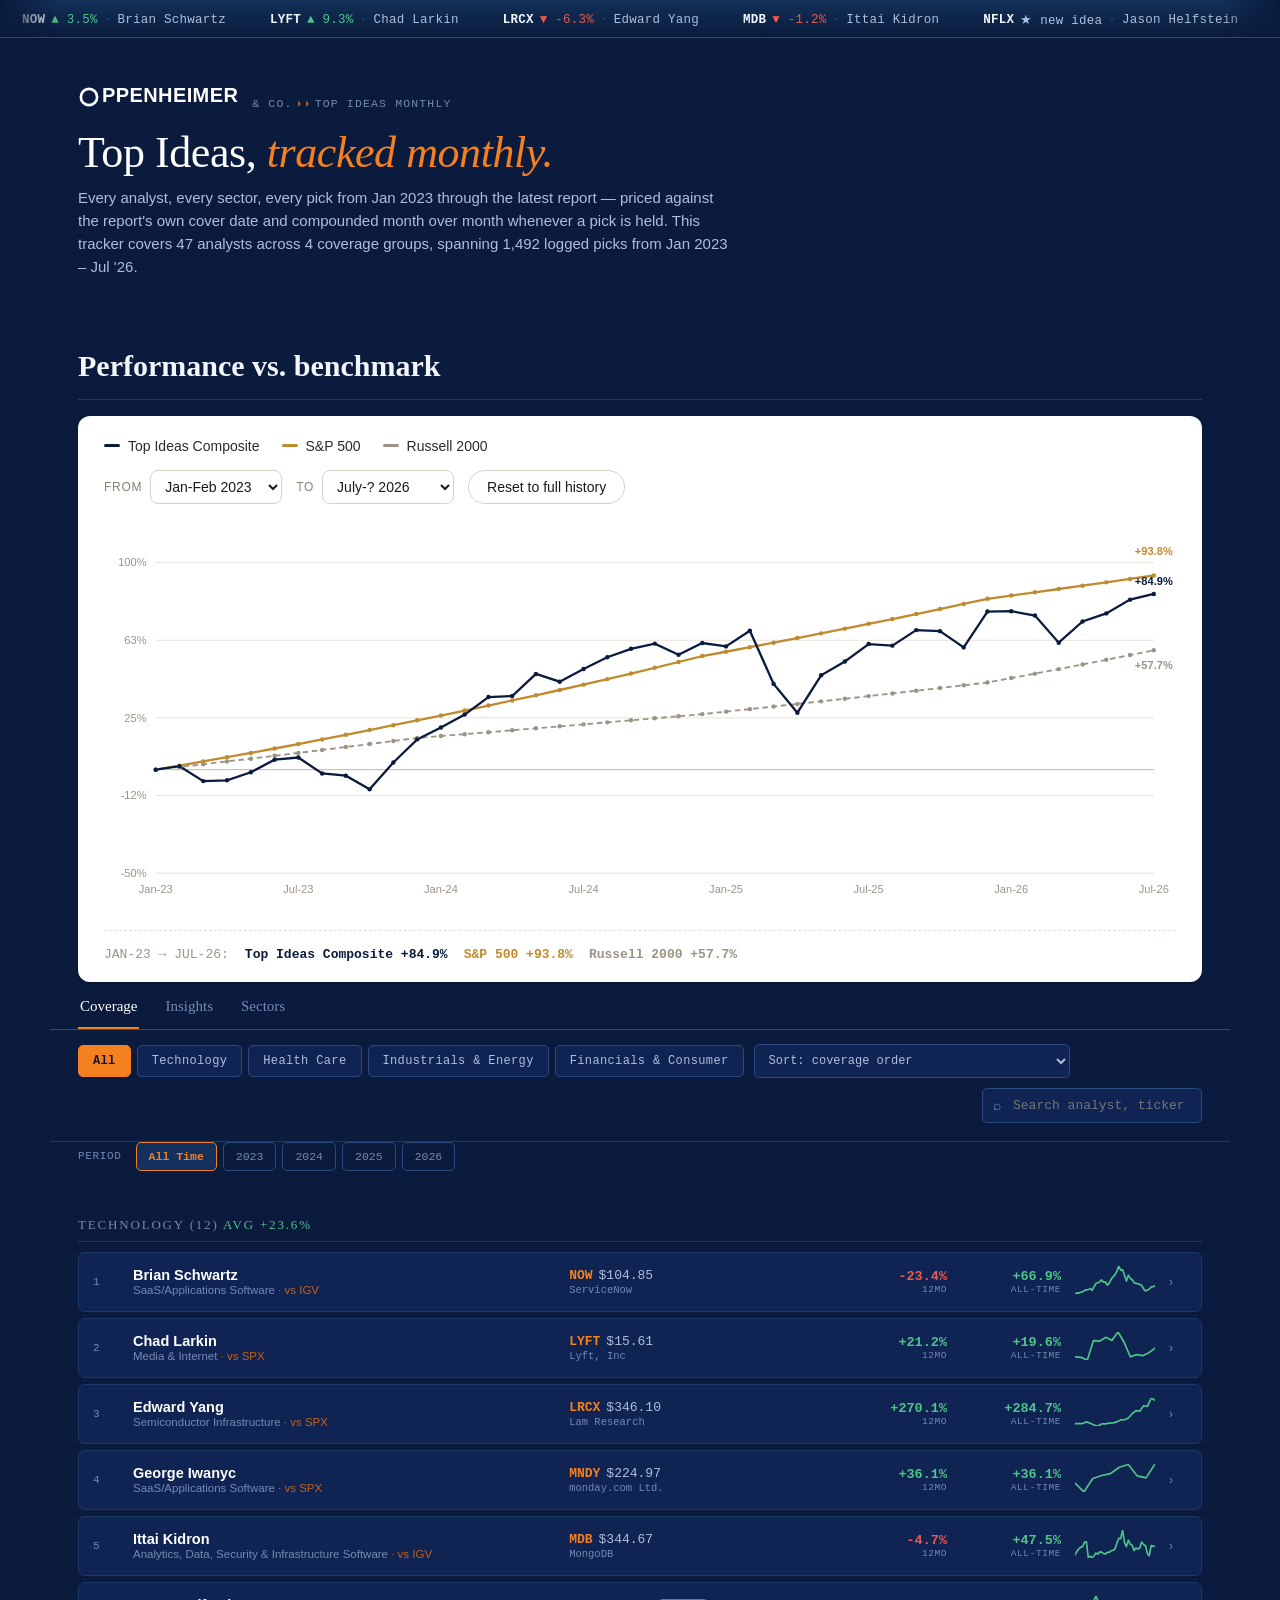
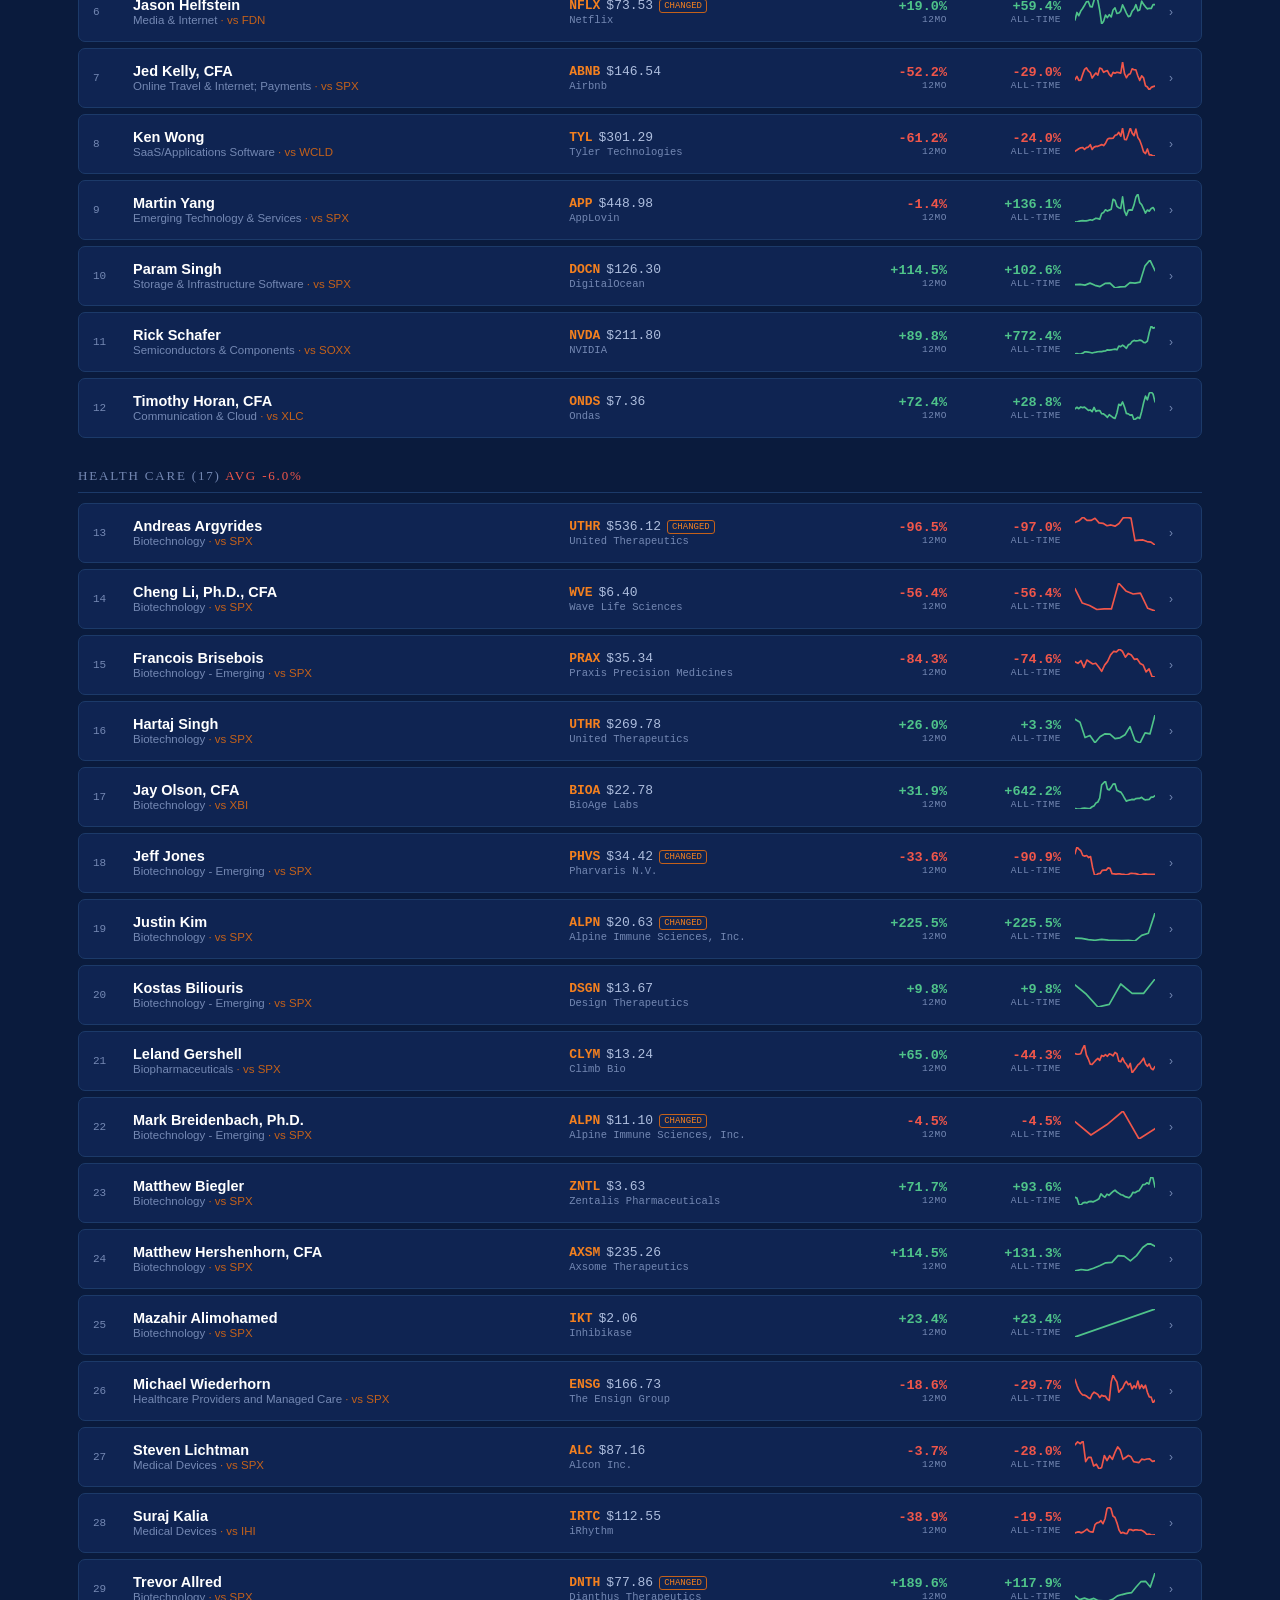
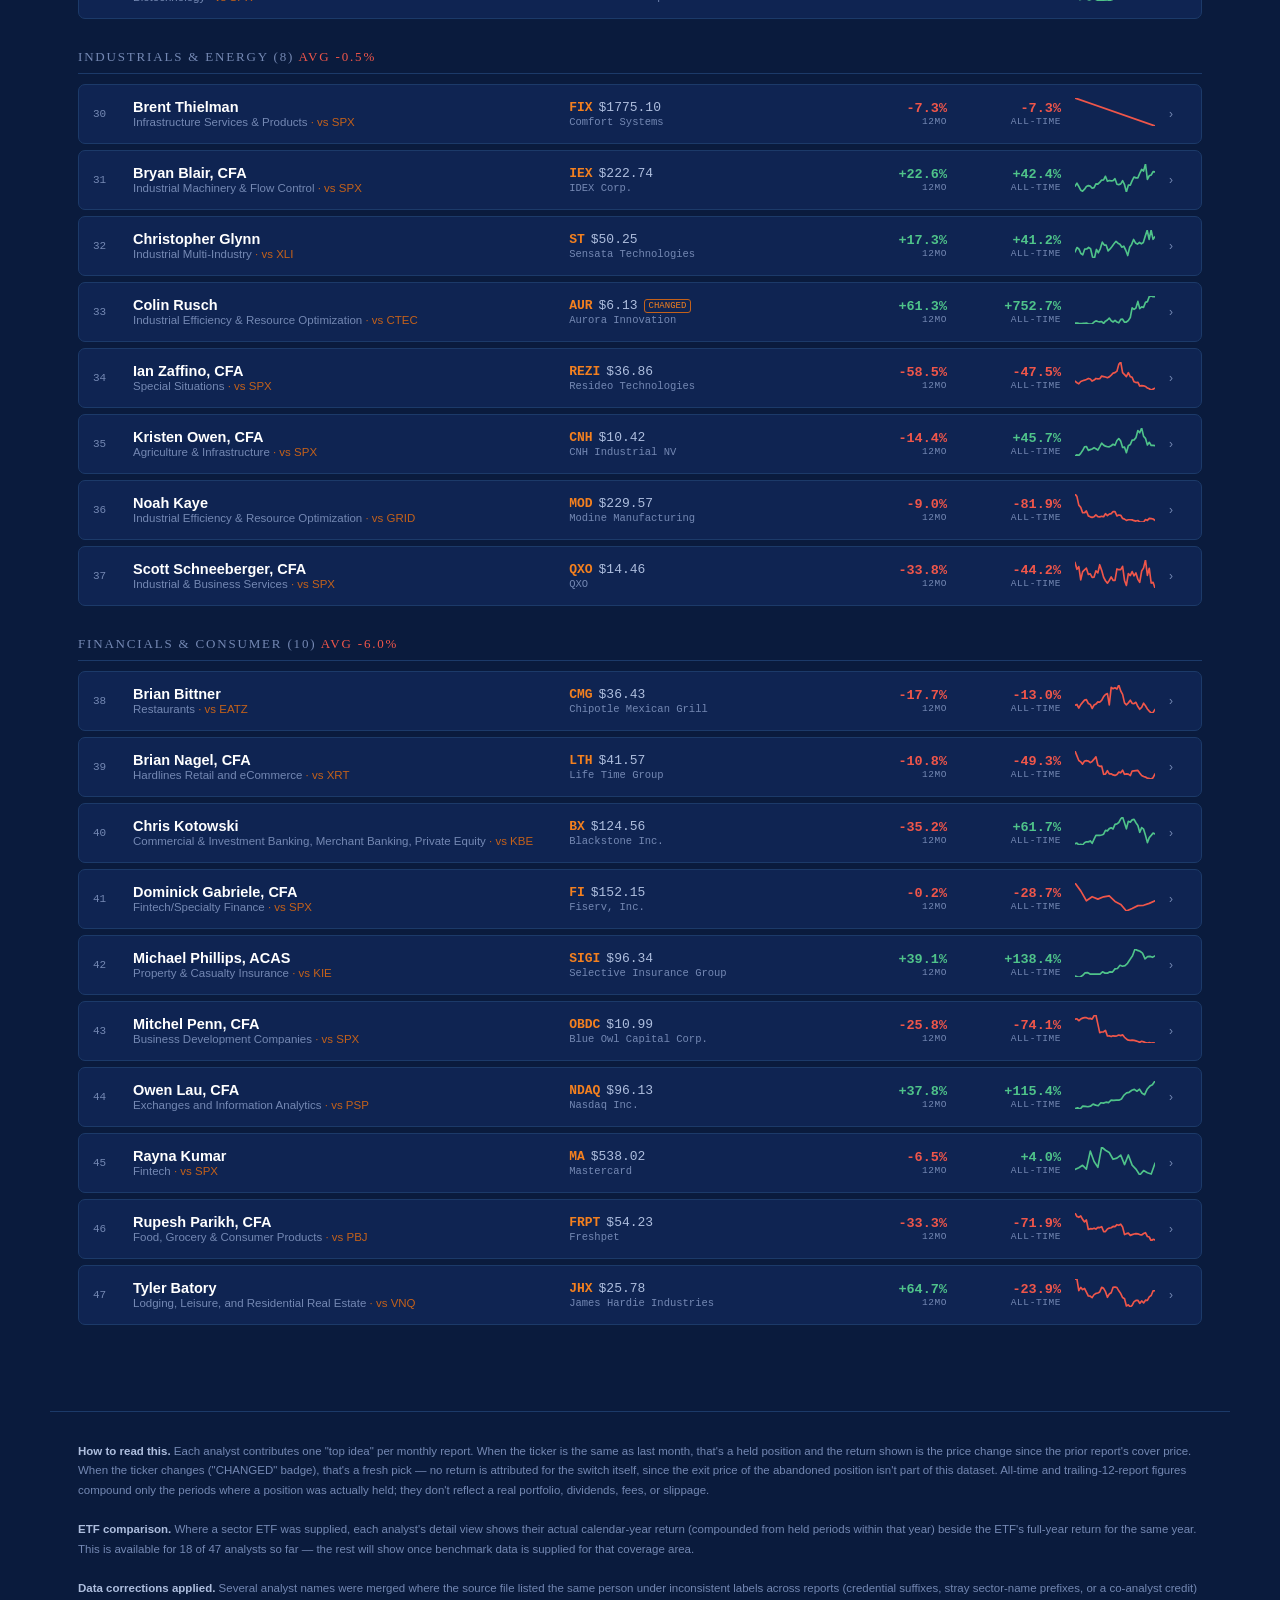
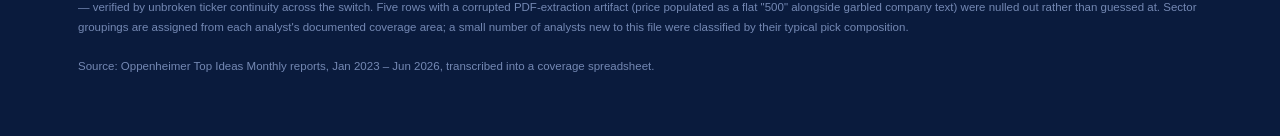
==== commit 1c33d8b9: "Add files via upload" ====
--- a/index.html
+++ b/index.html
@@ -28,6 +28,7 @@
 <div class="page-tabs">
   <div class="page-tab active" data-page="coverage">Coverage</div>
   <div class="page-tab" data-page="insights">Insights</div>
+  <div class="page-tab" data-page="sectors">Sectors</div>
 </div>
 
 <div class="controls" id="coverage-controls">
@@ -56,6 +57,8 @@
 
 <div class="insights-wrap" id="insights" style="display:none;"></div>
 
+<div class="insights-wrap" id="sectors" style="display:none;"></div>
+
 <footer>
   <b>How to read this.</b> Each analyst contributes one "top idea" per monthly report. When the ticker is the same as last month, that's a held position and the return shown is the price change since the prior report's cover price. When the ticker changes ("CHANGED" badge), that's a fresh pick — no return is attributed for the switch itself, since the exit price of the abandoned position isn't part of this dataset. All-time and trailing-12-report figures compound only the periods where a position was actually held; they don't reflect a real portfolio, dividends, fees, or slippage.<br/><br/>
   <b>ETF comparison.</b> Where a sector ETF was supplied, each analyst's detail view shows their actual calendar-year return (compounded from held periods within that year) beside the ETF's full-year return for the same year. This is available for 18 of 47 analysts so far — the rest will show once benchmark data is supplied for that coverage area.<br/><br/>
--- a/css/style.css
+++ b/css/style.css
@@ -369,6 +369,36 @@
   .composite-summary .cs-spx{ color:#C08A2E; font-weight:700; }
   .composite-summary .cs-russell{ color:#9C9384; font-weight:700; }
 
+  .sector-list{ display:flex; flex-direction:column; gap:12px; }
+  .sector-card{
+    background: var(--panel); border:1px solid var(--border-soft); border-radius:10px;
+    overflow:hidden;
+  }
+  .sector-card-head{
+    display:flex; align-items:center; justify-content:space-between; gap:16px;
+    padding:16px 18px; cursor:pointer;
+  }
+  .sector-card-head:hover{ background: var(--panel-2); }
+  .sector-card-title{ display:flex; align-items:center; gap:10px; font-family: var(--font-sans); font-size:15px; color:var(--text); }
+  .sector-dot{ width:10px; height:10px; border-radius:50%; display:inline-block; }
+  .sector-card-bar-wrap{ display:flex; align-items:center; gap:12px; flex:1; max-width:420px; }
+  .sector-caret{ color:var(--text-faint); font-size:12px; width:12px; text-align:center; }
+  .sector-ticker-table{ border-top:1px solid var(--border-soft); padding:6px 18px 14px; }
+  .stt-head{
+    display:grid; grid-template-columns: 100px 1fr 160px; gap:10px; padding:10px 0 6px;
+    font-family: var(--font-mono); font-size:11px; text-transform:uppercase; letter-spacing:.05em; color:var(--text-faint);
+    border-bottom:1px solid var(--border-soft);
+  }
+  .stt-head .sortable{ cursor:pointer; user-select:none; }
+  .stt-head .sortable:hover{ color:var(--brass); }
+  .stt-row{
+    display:grid; grid-template-columns: 100px 1fr 160px; gap:10px; padding:9px 0;
+    font-family: var(--font-sans); font-size:13px; color:var(--text-dim);
+    border-bottom:1px solid var(--border-soft);
+  }
+  .stt-row:last-child{ border-bottom:none; }
+  .stt-col-ret{ text-align:right; }
+
   @media (max-width: 720px){
     .row{ grid-template-columns: 20px 1fr 80px 18px; }
     .row-pick, .metric:nth-of-type(2){ display:none; }
